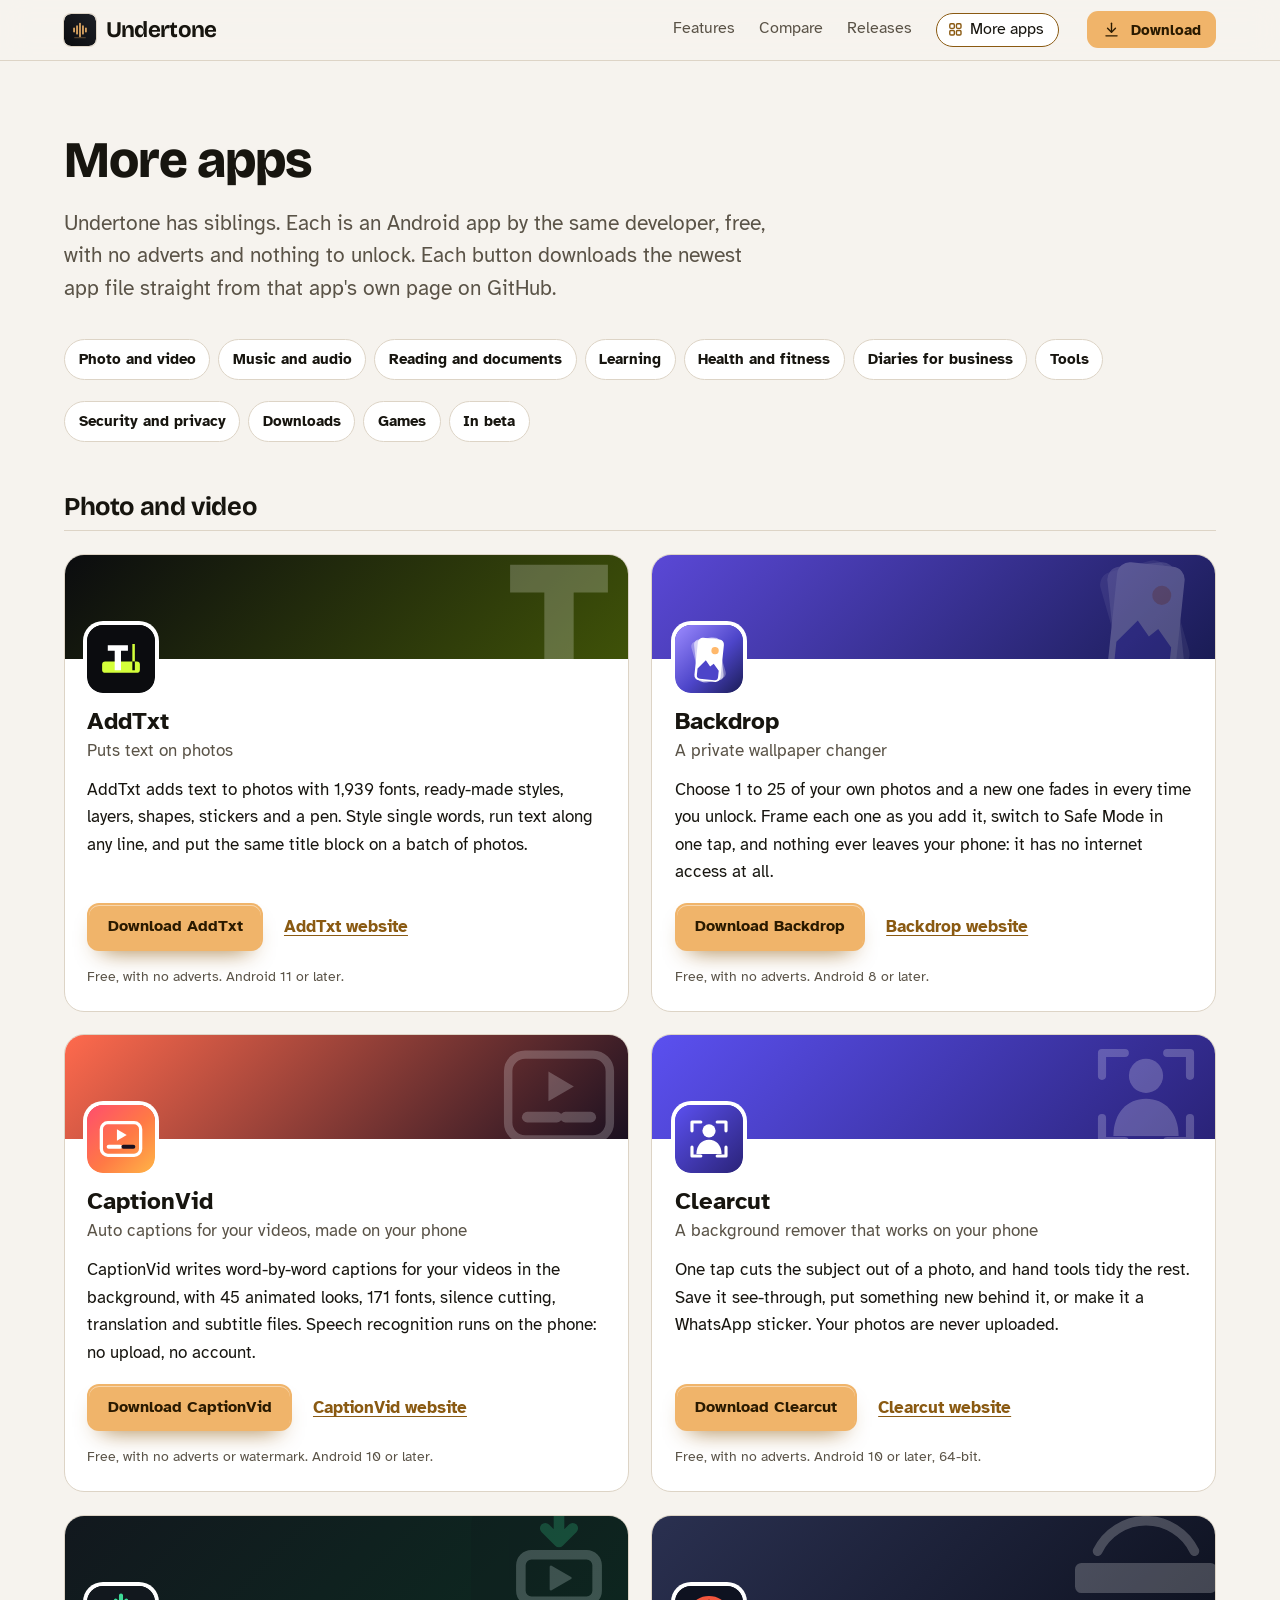
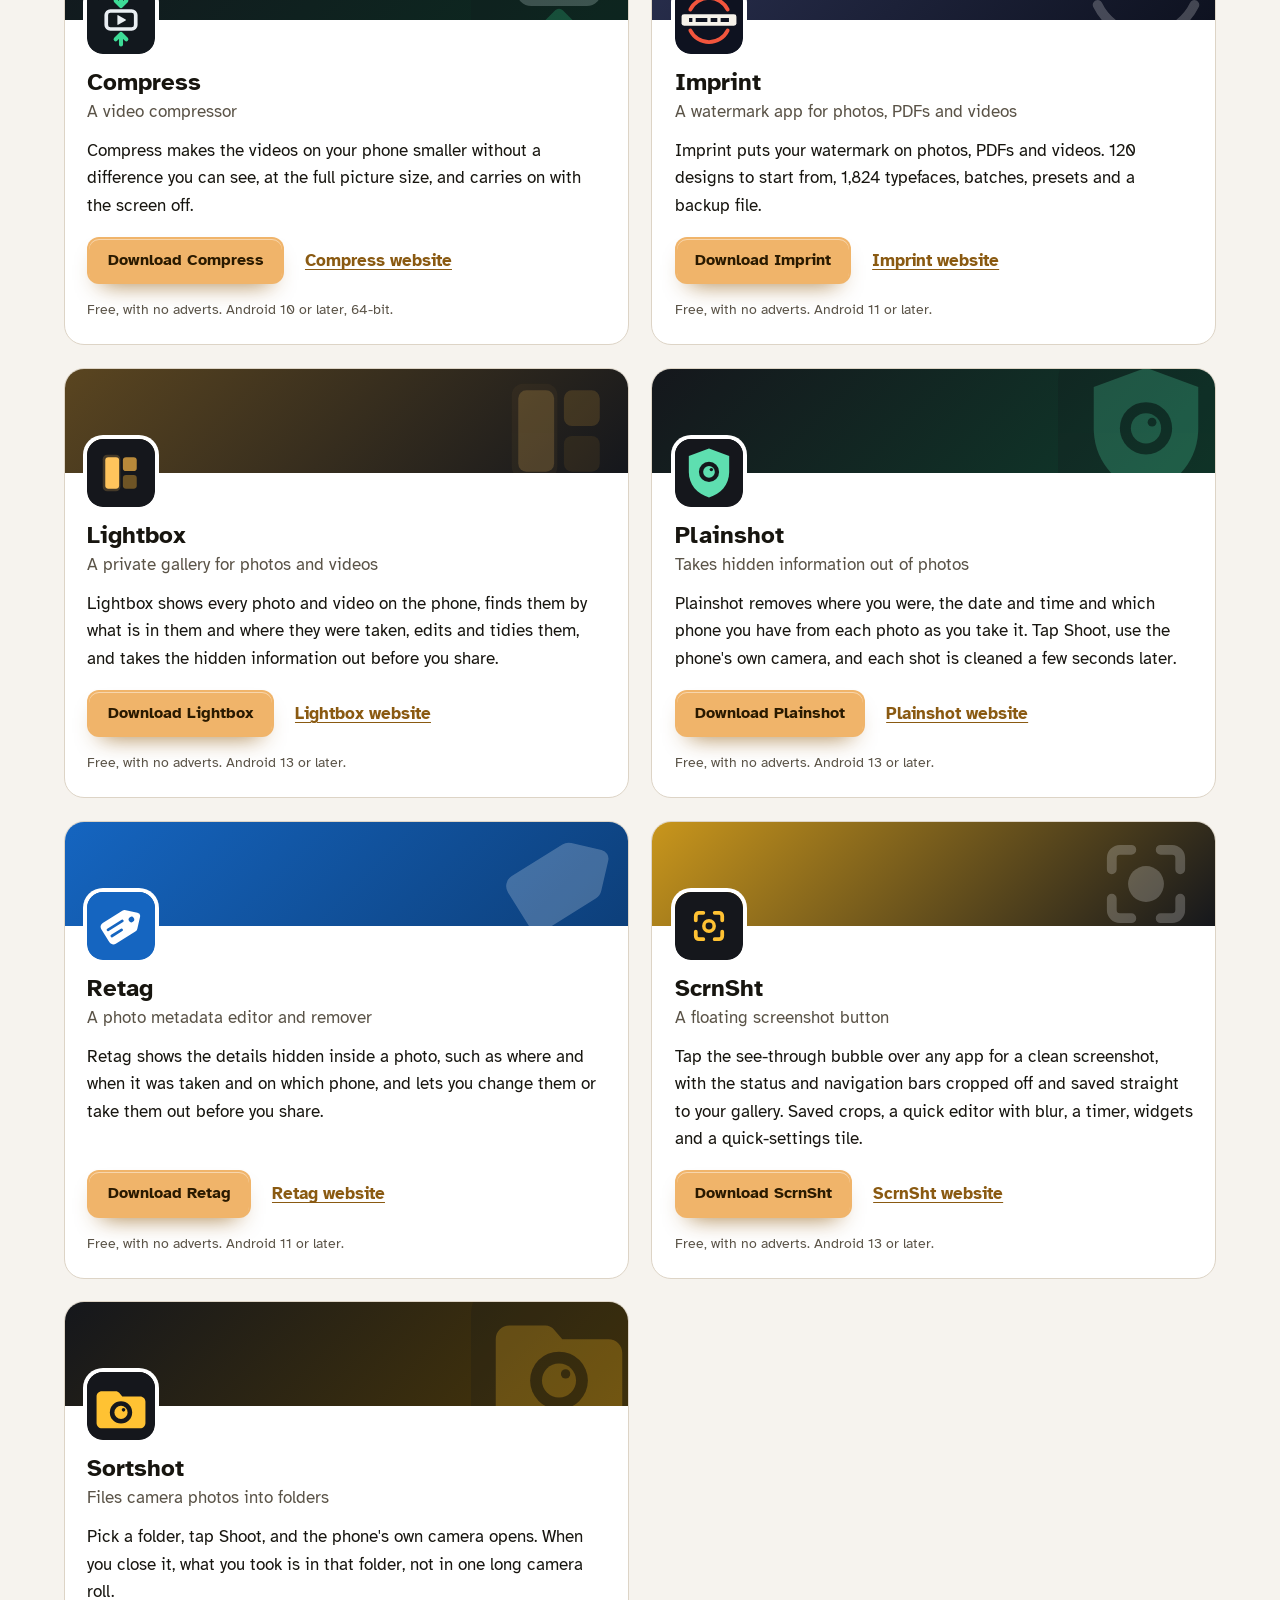
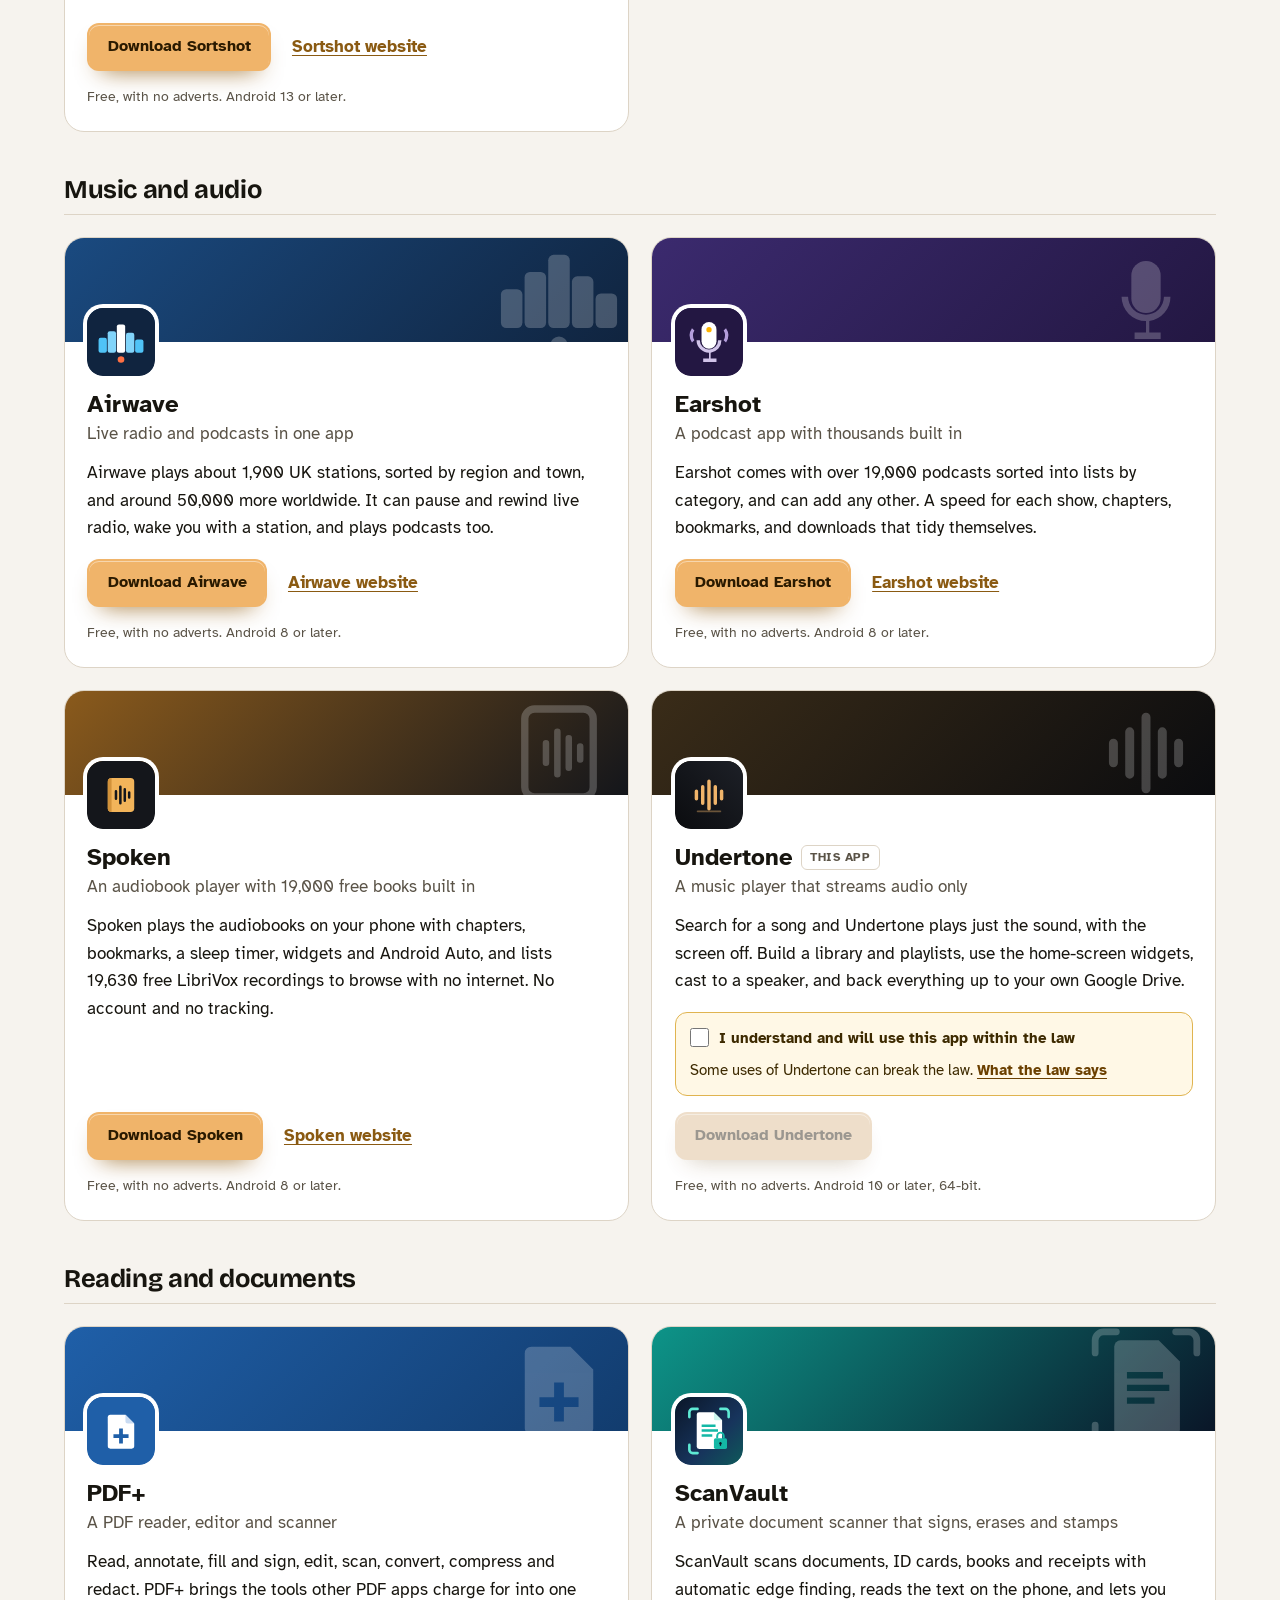
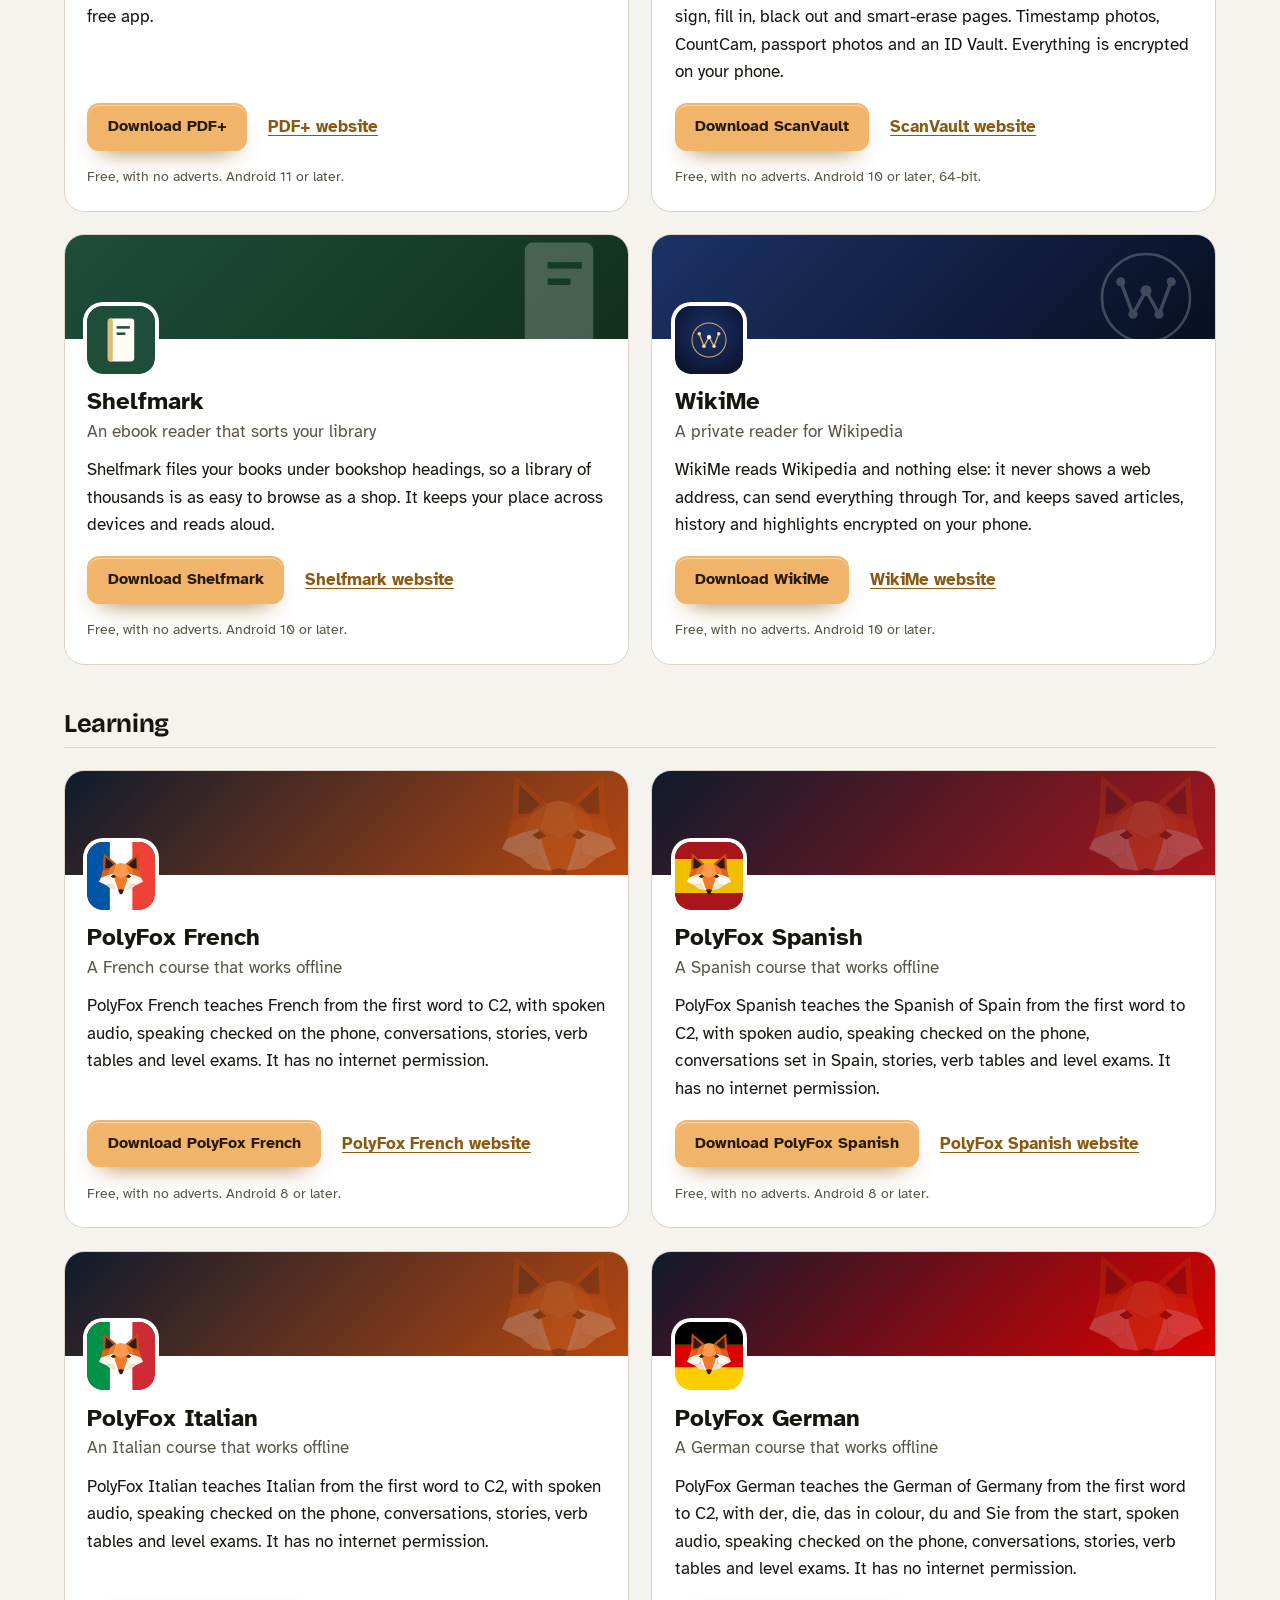
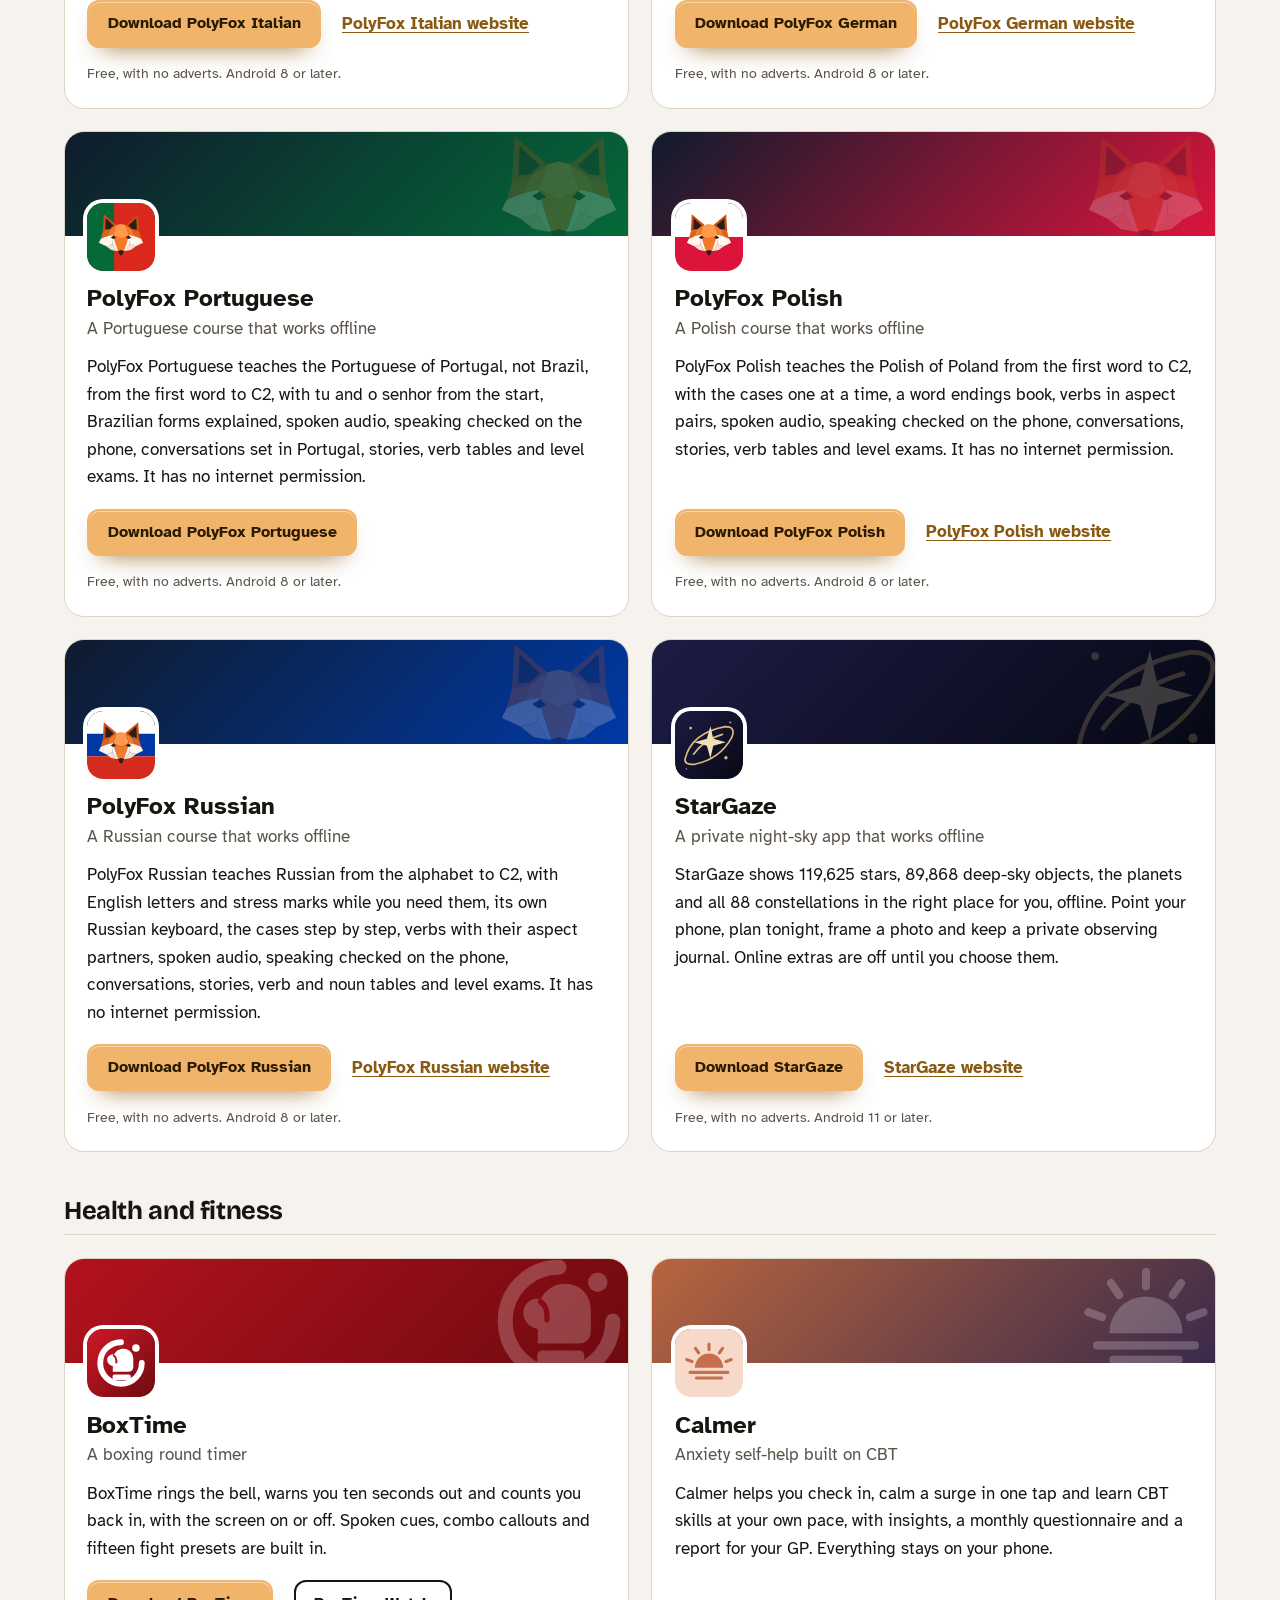
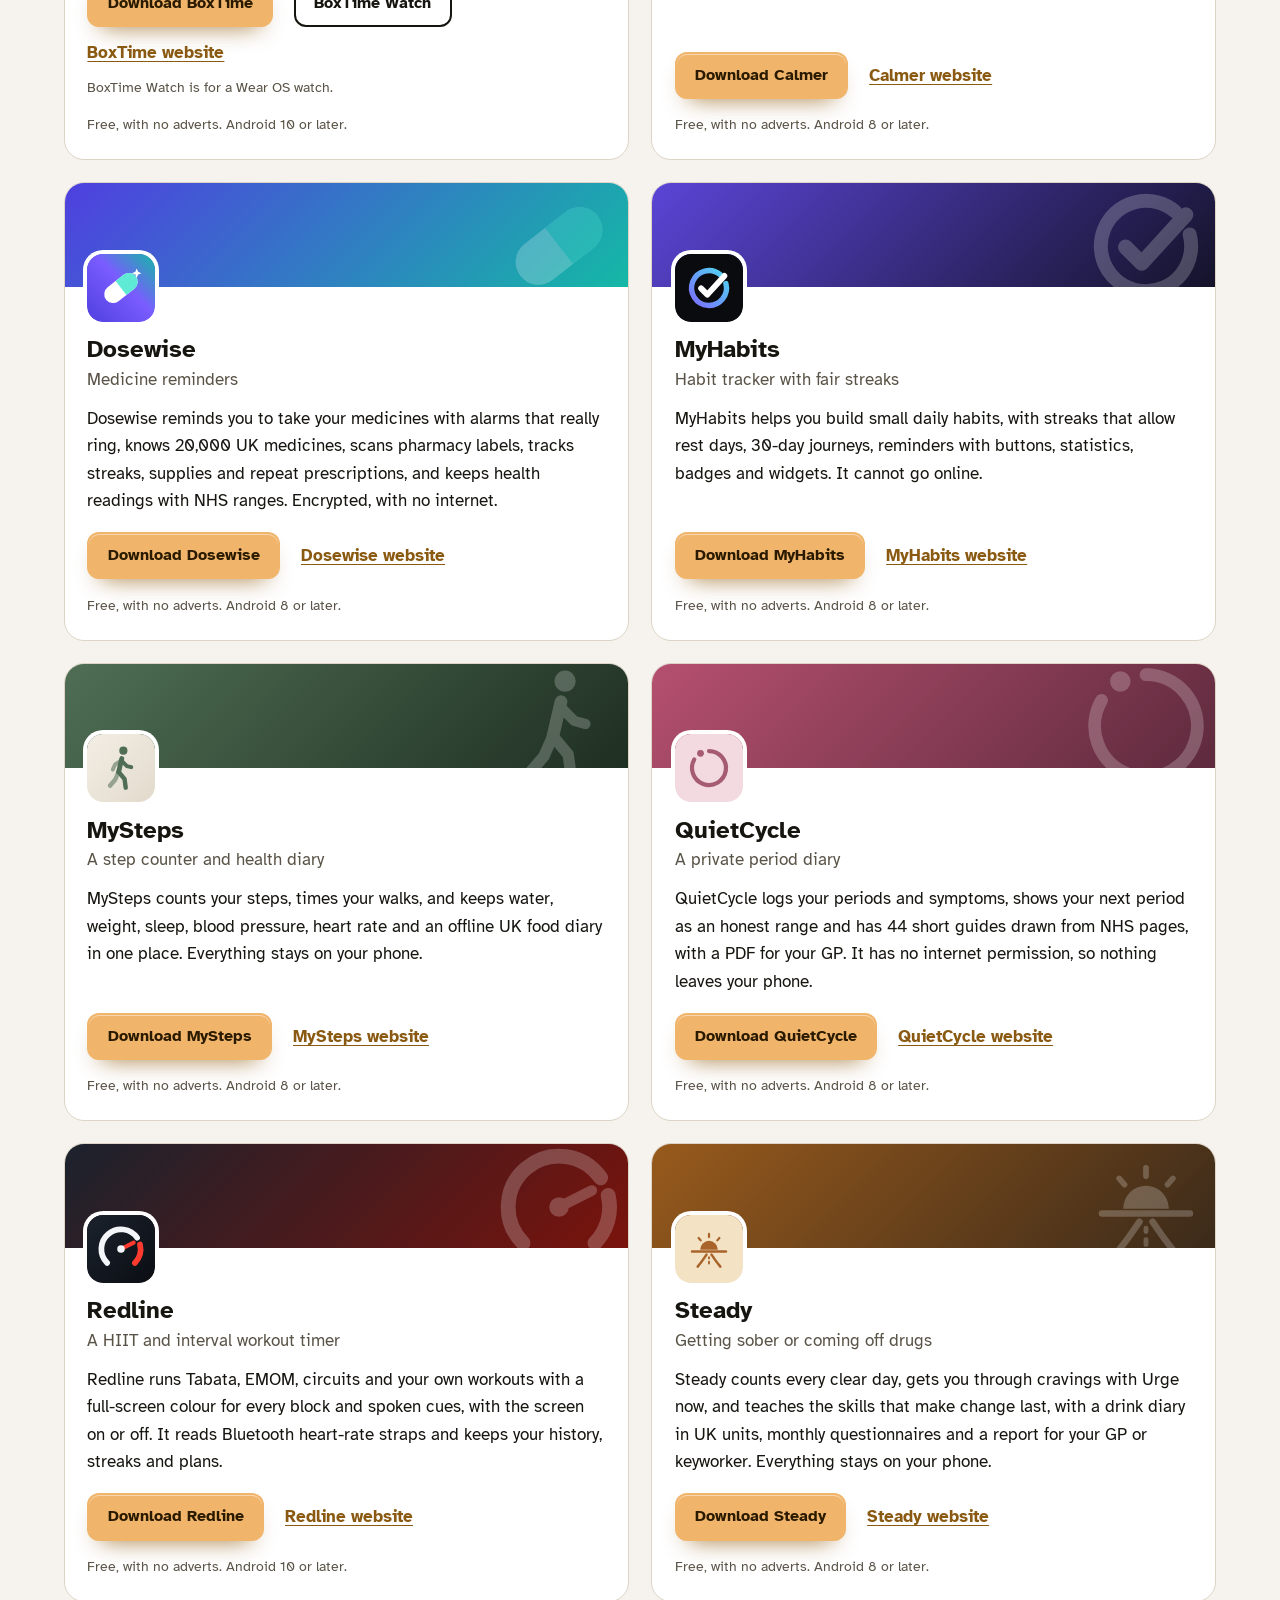
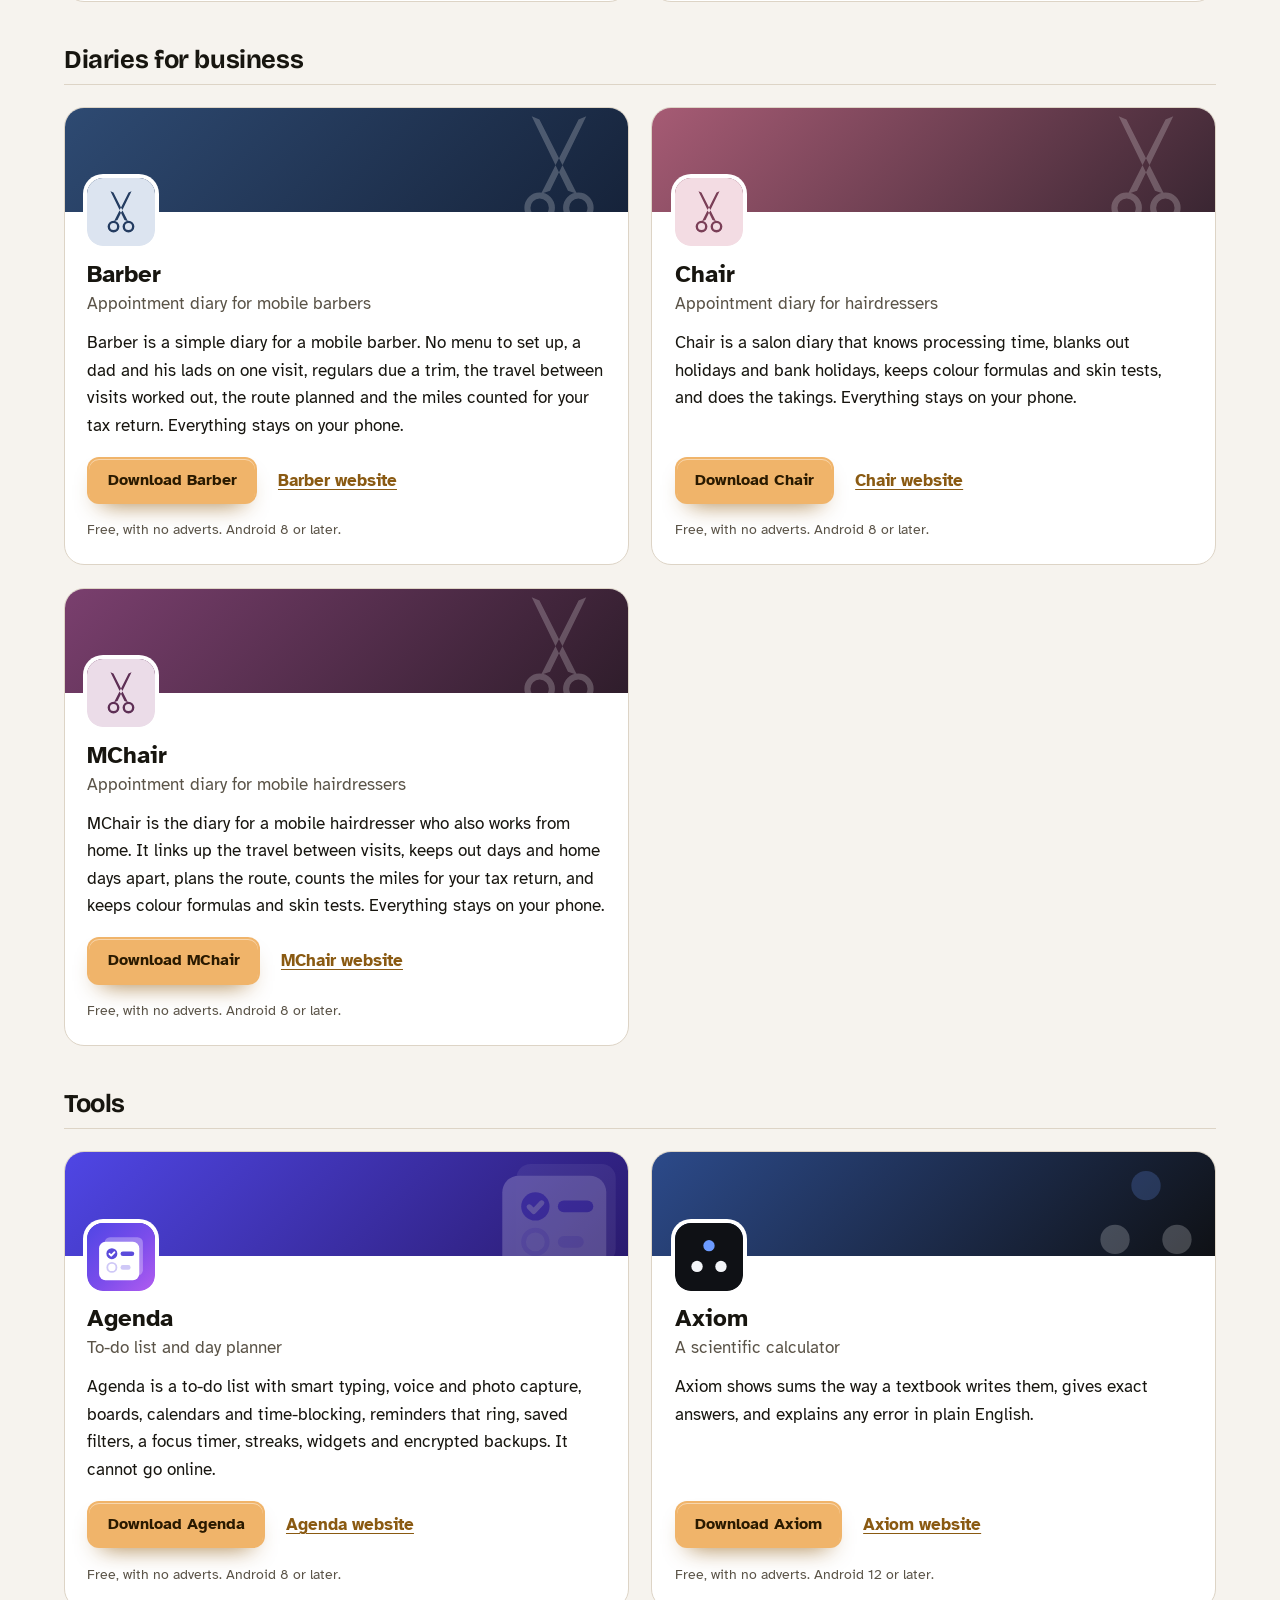
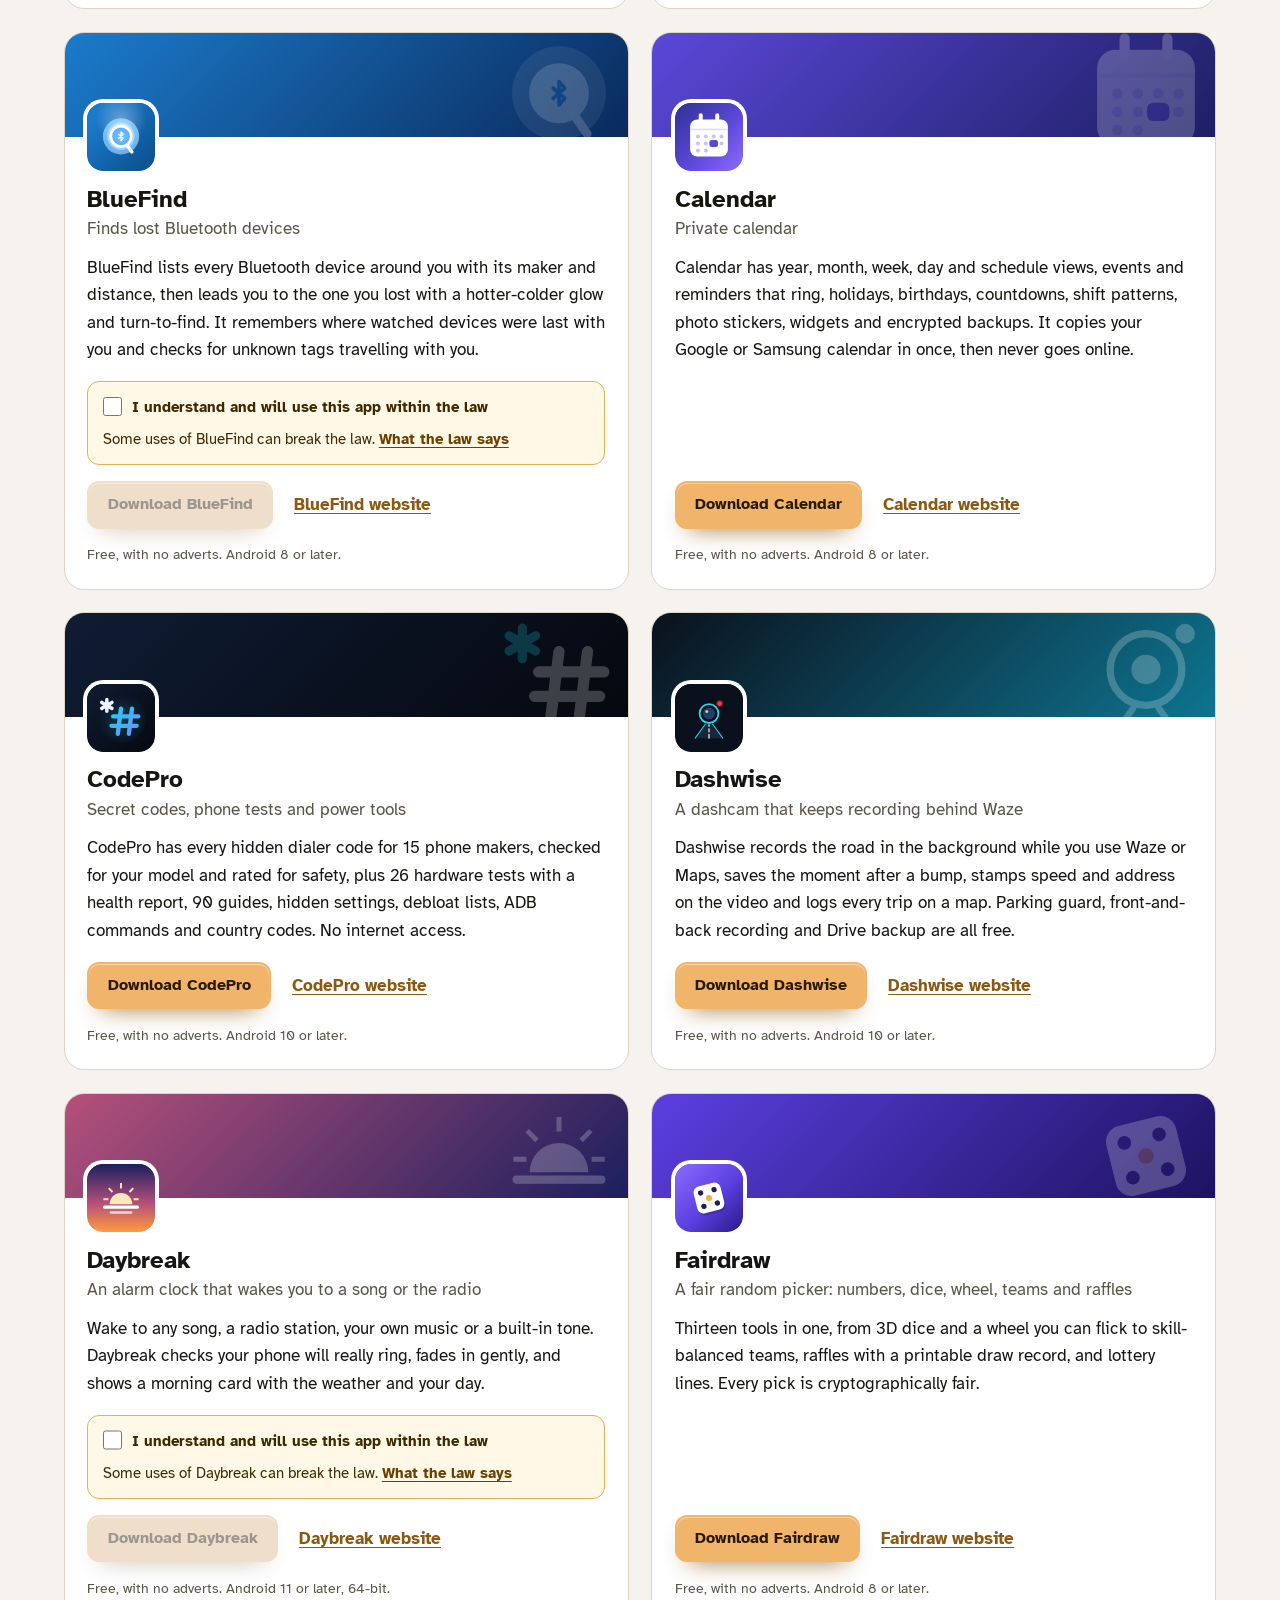
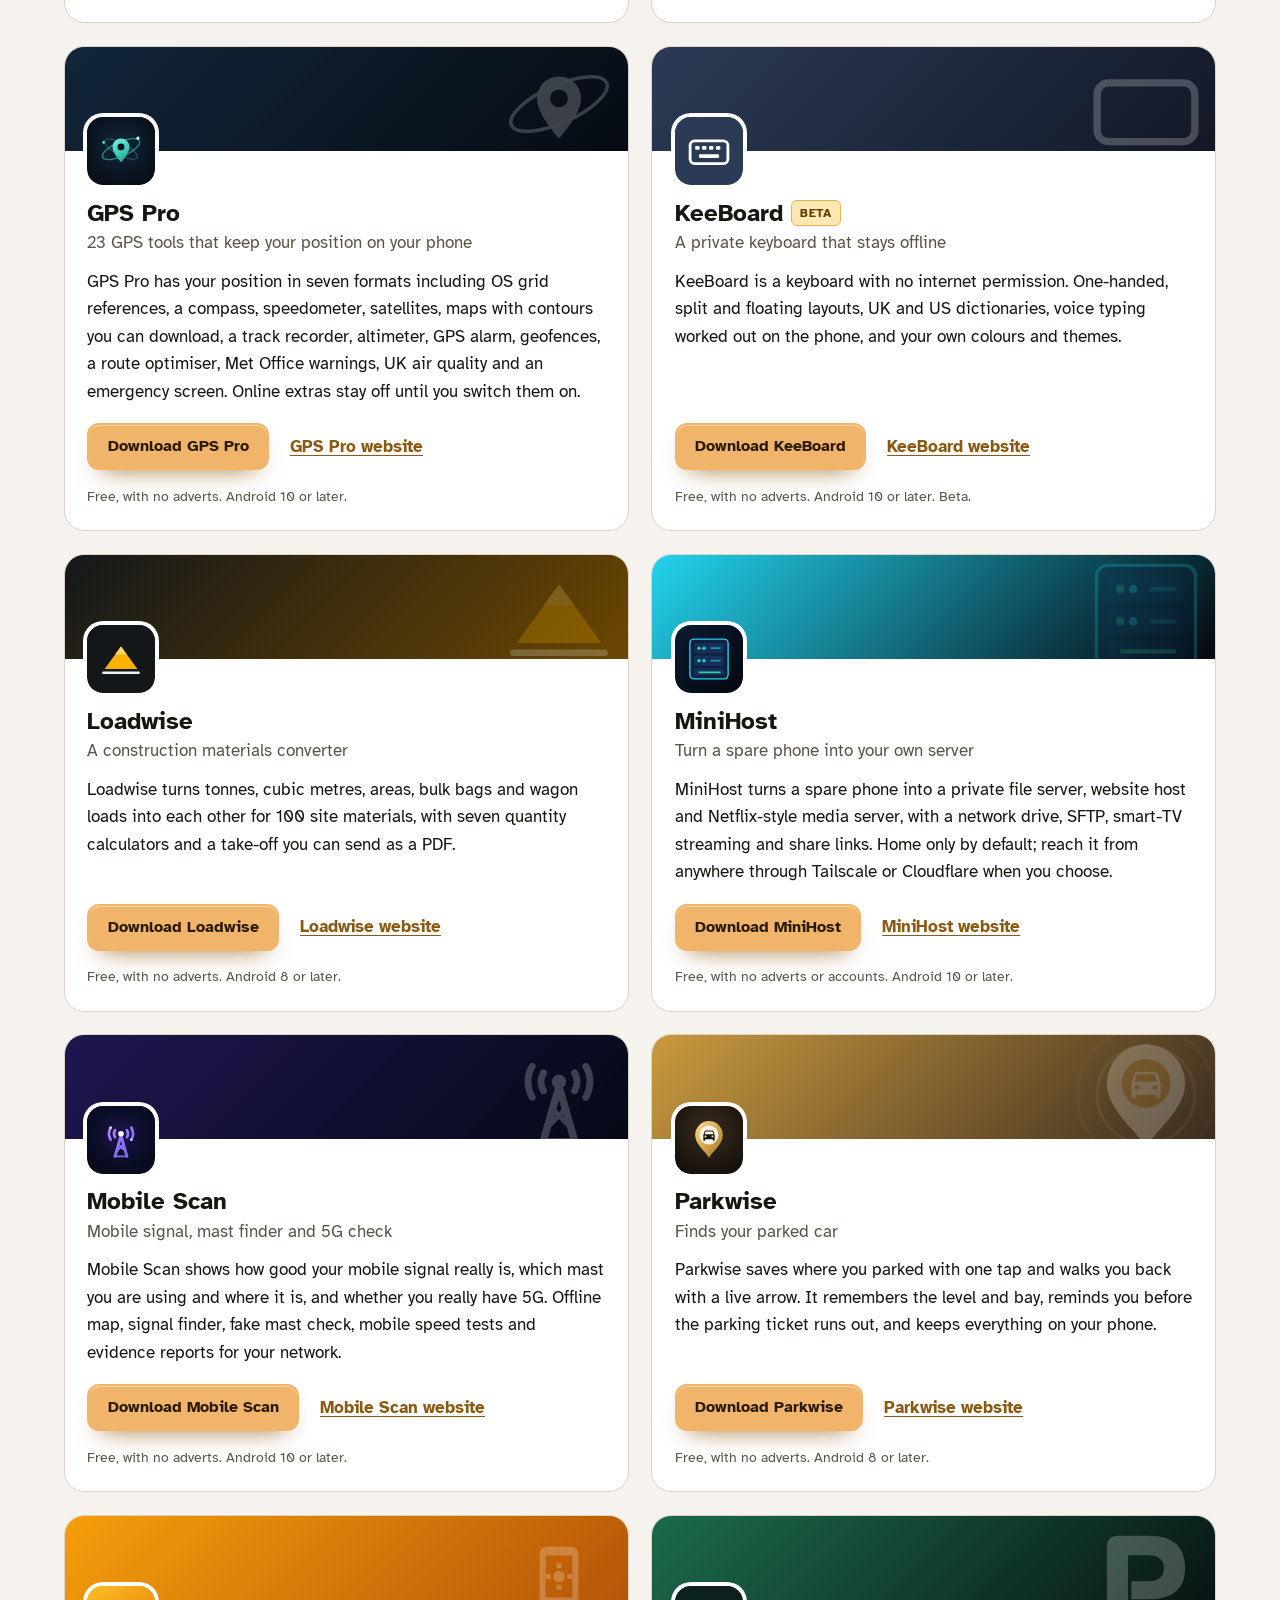
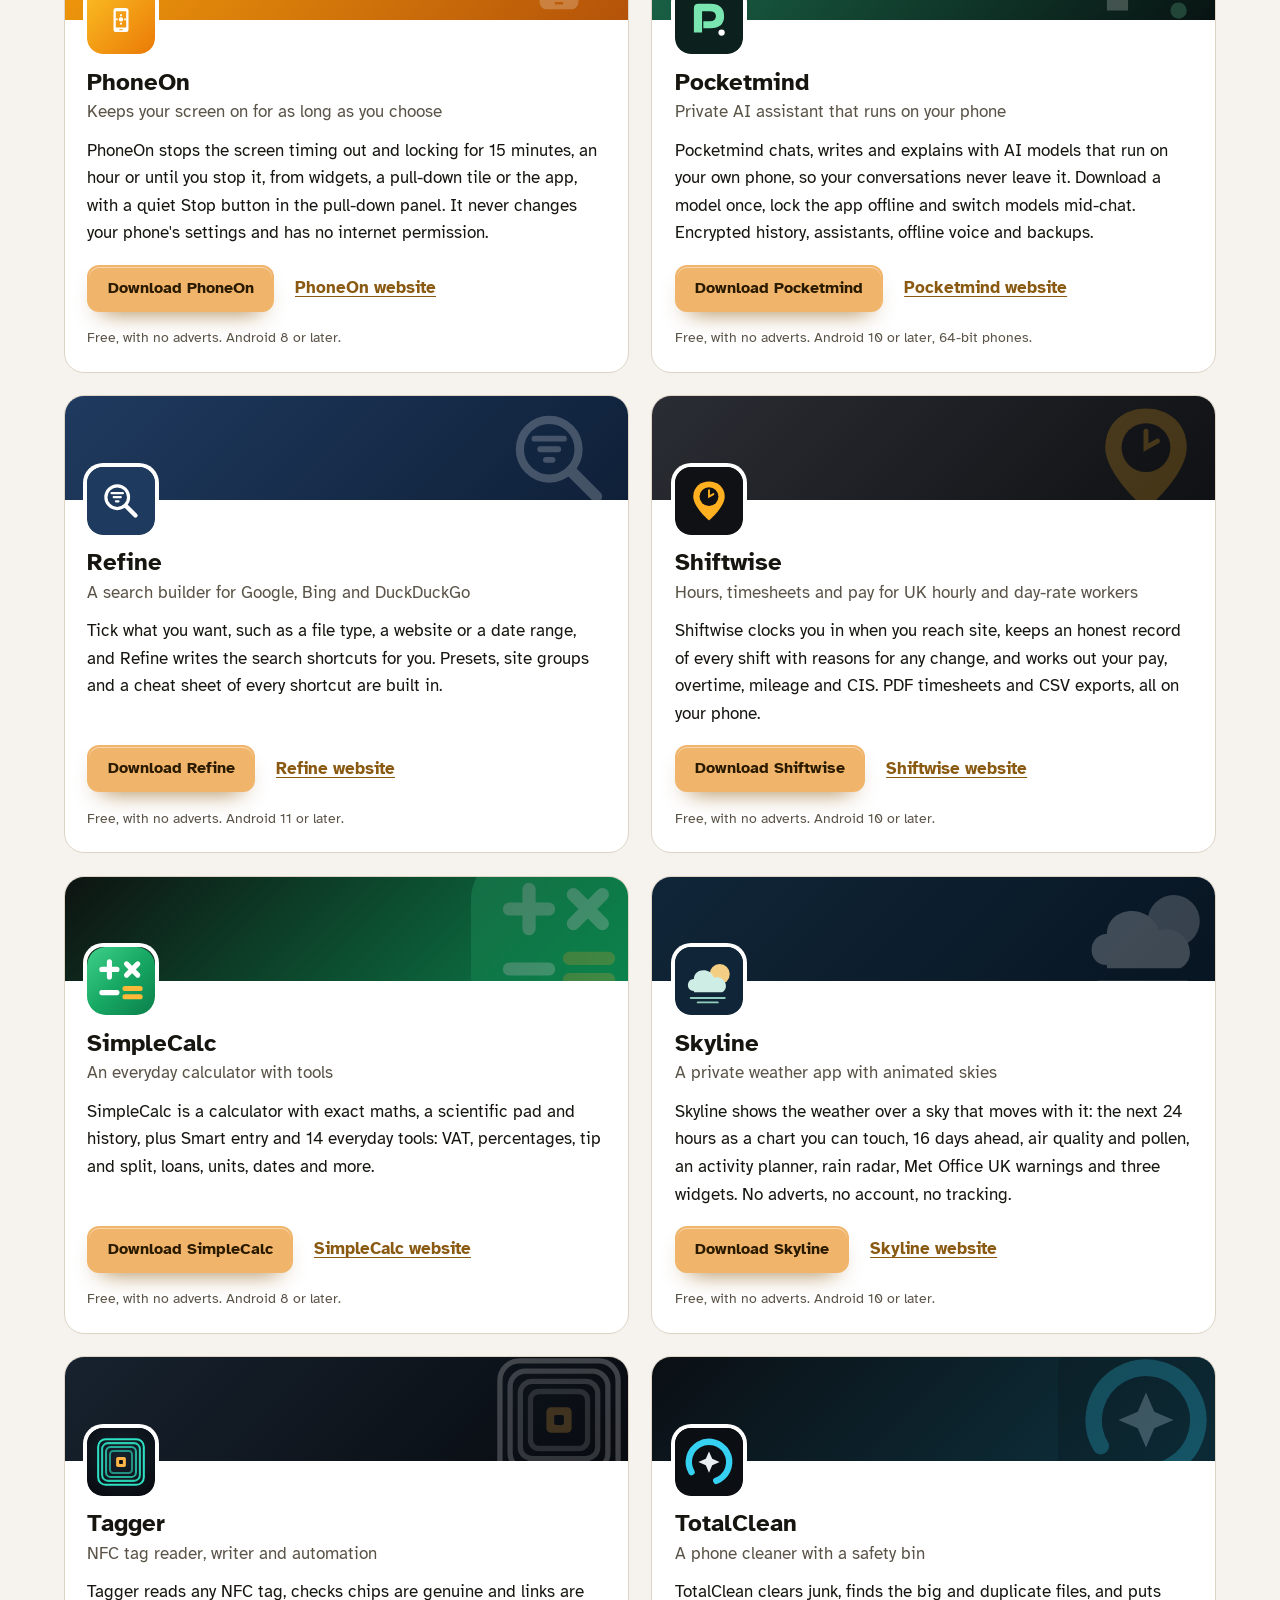
==== more-apps.html @ cc86e489 "More apps: add MegaGen" ====
<!DOCTYPE html>
<html lang="en-GB">
<head>
<meta charset="utf-8">
<meta name="viewport" content="width=device-width, initial-scale=1">
<title>More free Android apps from the maker of Undertone</title>
<meta name="description" content="All 92 free Android apps from the maker of Undertone, in one list by category, each with its download and a link to its website.">
<meta name="author" content="Jonathan Jackson">
<link rel="canonical" href="https://customgpter.github.io/undertone/more-apps.html">
<meta name="theme-color" content="#f6f3ee" media="(prefers-color-scheme: light)">
<meta name="theme-color" content="#0e0f12" media="(prefers-color-scheme: dark)">
<meta property="og:type" content="website">
<meta property="og:site_name" content="Undertone">
<meta property="og:title" content="More free Android apps from the maker of Undertone">
<meta property="og:description" content="All 92 free Android apps from the maker of Undertone, in one list by category, each with its download and a link to its website.">
<meta property="og:url" content="https://customgpter.github.io/undertone/more-apps.html">
<meta property="og:image" content="https://customgpter.github.io/undertone/assets/og.png">
<meta property="og:image:width" content="1200">
<meta property="og:image:height" content="630">
<meta property="og:image:alt" content="Undertone&#x27;s playlist screen showing a playlist called Evening drive">
<meta property="og:locale" content="en_GB">
<meta name="twitter:card" content="summary_large_image">
<link rel="icon" href="./assets/favicon.svg" type="image/svg+xml">
<link rel="apple-touch-icon" href="./assets/apple-touch-icon.png">
<link rel="preload" href="./assets/fonts/bricolage-grotesque-latin.woff2" as="font" type="font/woff2" crossorigin>
<link rel="preload" href="./assets/fonts/atkinson-hyperlegible-latin-400-normal.woff2" as="font" type="font/woff2" crossorigin>
<link rel="stylesheet" href="./assets/site.css?v=1">
<link rel="stylesheet" href="./assets/house.css?v=1">
<script type="application/ld+json">{"@context":"https://schema.org","@type":"ItemList","name":"Apps from the maker of Undertone","url":"https://customgpter.github.io/undertone/more-apps.html","itemListElement":[{"@type":"ListItem","position":1,"name":"AddTxt","url":"https://customgpter.github.io/addtxt/"},{"@type":"ListItem","position":2,"name":"Backdrop","url":"https://customgpter.github.io/backdrop/"},{"@type":"ListItem","position":3,"name":"CaptionVid","url":"https://customgpter.github.io/captionvid/"},{"@type":"ListItem","position":4,"name":"Clearcut","url":"https://customgpter.github.io/clearcut/"},{"@type":"ListItem","position":5,"name":"Compress","url":"https://customgpter.github.io/compress/"},{"@type":"ListItem","position":6,"name":"Imprint","url":"https://customgpter.github.io/imprint/"},{"@type":"ListItem","position":7,"name":"Lightbox","url":"https://customgpter.github.io/lightbox/"},{"@type":"ListItem","position":8,"name":"Plainshot","url":"https://customgpter.github.io/plainshot/"},{"@type":"ListItem","position":9,"name":"Retag","url":"https://customgpter.github.io/retag/"},{"@type":"ListItem","position":10,"name":"ScrnSht","url":"https://customgpter.github.io/scrnsht/"},{"@type":"ListItem","position":11,"name":"Sortshot","url":"https://customgpter.github.io/sortshot/"},{"@type":"ListItem","position":12,"name":"Airwave","url":"https://customgpter.github.io/airwave/"},{"@type":"ListItem","position":13,"name":"Earshot","url":"https://customgpter.github.io/earshot/"},{"@type":"ListItem","position":14,"name":"Spoken","url":"https://customgpter.github.io/spoken/"},{"@type":"ListItem","position":15,"name":"Undertone","url":"https://customgpter.github.io/undertone/"},{"@type":"ListItem","position":16,"name":"PDF+","url":"https://customgpter.github.io/pdfplus/"},{"@type":"ListItem","position":17,"name":"ScanVault","url":"https://customgpter.github.io/scanvault/"},{"@type":"ListItem","position":18,"name":"Shelfmark","url":"https://customgpter.github.io/shelfmark/"},{"@type":"ListItem","position":19,"name":"WikiMe","url":"https://customgpter.github.io/wikime/"},{"@type":"ListItem","position":20,"name":"PolyFox French","url":"https://customgpter.github.io/polyfox/"},{"@type":"ListItem","position":21,"name":"PolyFox German","url":"https://customgpter.github.io/polyfox-german/"},{"@type":"ListItem","position":22,"name":"PolyFox Polish","url":"https://customgpter.github.io/polyfox-polish/"},{"@type":"ListItem","position":23,"name":"PolyFox Russian","url":"https://customgpter.github.io/polyfox-russian/"},{"@type":"ListItem","position":24,"name":"StarGaze","url":"https://customgpter.github.io/stargaze/"},{"@type":"ListItem","position":25,"name":"BoxTime","url":"https://customgpter.github.io/boxtime/"},{"@type":"ListItem","position":26,"name":"Calmer","url":"https://customgpter.github.io/calmer/"},{"@type":"ListItem","position":27,"name":"Dosewise","url":"https://customgpter.github.io/dosewise/"},{"@type":"ListItem","position":28,"name":"MyHabits","url":"https://customgpter.github.io/myhabits/"},{"@type":"ListItem","position":29,"name":"MySteps","url":"https://customgpter.github.io/mysteps/"},{"@type":"ListItem","position":30,"name":"QuietCycle","url":"https://customgpter.github.io/quietcycle/"},{"@type":"ListItem","position":31,"name":"Redline","url":"https://customgpter.github.io/redline/"},{"@type":"ListItem","position":32,"name":"Steady","url":"https://customgpter.github.io/steady/"},{"@type":"ListItem","position":33,"name":"Barber","url":"https://customgpter.github.io/barber/"},{"@type":"ListItem","position":34,"name":"Chair","url":"https://customgpter.github.io/chair/"},{"@type":"ListItem","position":35,"name":"MChair","url":"https://customgpter.github.io/mchair/"},{"@type":"ListItem","position":36,"name":"Agenda","url":"https://customgpter.github.io/agenda/"},{"@type":"ListItem","position":37,"name":"Axiom","url":"https://customgpter.github.io/axiom/"},{"@type":"ListItem","position":38,"name":"BlueFind","url":"https://customgpter.github.io/bluefind/"},{"@type":"ListItem","position":39,"name":"Calendar","url":"https://customgpter.github.io/calendar/"},{"@type":"ListItem","position":40,"name":"CodePro","url":"https://customgpter.github.io/codepro/"},{"@type":"ListItem","position":41,"name":"Dashwise","url":"https://customgpter.github.io/dashwise/"},{"@type":"ListItem","position":42,"name":"Daybreak","url":"https://customgpter.github.io/daybreak/"},{"@type":"ListItem","position":43,"name":"Fairdraw","url":"https://customgpter.github.io/fairdraw/"},{"@type":"ListItem","position":44,"name":"GPS Pro","url":"https://customgpter.github.io/gpspro/"},{"@type":"ListItem","position":45,"name":"KeeBoard","url":"https://customgpter.github.io/keeboard/"},{"@type":"ListItem","position":46,"name":"Loadwise","url":"https://customgpter.github.io/loadwise/"},{"@type":"ListItem","position":47,"name":"MiniHost","url":"https://customgpter.github.io/minihost/"},{"@type":"ListItem","position":48,"name":"Mobile Scan","url":"https://customgpter.github.io/mobilescan/"},{"@type":"ListItem","position":49,"name":"Parkwise","url":"https://customgpter.github.io/parkwise/"},{"@type":"ListItem","position":50,"name":"Pocketmind","url":"https://customgpter.github.io/pocketmind/"},{"@type":"ListItem","position":51,"name":"Refine","url":"https://customgpter.github.io/refine/"},{"@type":"ListItem","position":52,"name":"Shiftwise","url":"https://customgpter.github.io/shiftwise/"},{"@type":"ListItem","position":53,"name":"SimpleCalc","url":"https://customgpter.github.io/simplecalc/"},{"@type":"ListItem","position":54,"name":"Skyline","url":"https://customgpter.github.io/skyline/"},{"@type":"ListItem","position":55,"name":"Tagger","url":"https://customgpter.github.io/tagger/"},{"@type":"ListItem","position":56,"name":"TotalClean","url":"https://customgpter.github.io/totalclean/"},{"@type":"ListItem","position":57,"name":"TVLink","url":"https://customgpter.github.io/tvlink/"},{"@type":"ListItem","position":58,"name":"Unbox","url":"https://customgpter.github.io/unbox/"},{"@type":"ListItem","position":59,"name":"WhatsKeep","url":"https://customgpter.github.io/whatskeep/"},{"@type":"ListItem","position":60,"name":"WiFi Scan","url":"https://customgpter.github.io/wifiscan/"},{"@type":"ListItem","position":61,"name":"Auditly","url":"https://customgpter.github.io/auditly/"},{"@type":"ListItem","position":62,"name":"Backchannel","url":"https://customgpter.github.io/backchannel/"},{"@type":"ListItem","position":63,"name":"ENotes","url":"https://customgpter.github.io/enotes/"},{"@type":"ListItem","position":64,"name":"FindMe","url":"https://customgpter.github.io/findme/"},{"@type":"ListItem","position":65,"name":"iLock","url":"https://customgpter.github.io/ilock/"},{"@type":"ListItem","position":66,"name":"ImSafe","url":"https://customgpter.github.io/imsafe/"},{"@type":"ListItem","position":67,"name":"IShred","url":"https://customgpter.github.io/ishred/"},{"@type":"ListItem","position":68,"name":"LockBox","url":"https://customgpter.github.io/lockbox/"},{"@type":"ListItem","position":69,"name":"PassVault","url":"https://customgpter.github.io/passvault/"},{"@type":"ListItem","position":70,"name":"SpyFind","url":"https://customgpter.github.io/spyfind/"},{"@type":"ListItem","position":71,"name":"TextWipe","url":"https://customgpter.github.io/textwipe/"},{"@type":"ListItem","position":72,"name":"Tracewire","url":"https://customgpter.github.io/tracewire/"},{"@type":"ListItem","position":73,"name":"Vigil","url":"https://customgpter.github.io/vigil/"},{"@type":"ListItem","position":74,"name":"Grab","url":"https://customgpter.github.io/grab/"},{"@type":"ListItem","position":75,"name":"Swarm","url":"https://customgpter.github.io/swarm/"},{"@type":"ListItem","position":76,"name":"Plane Games","url":"https://customgpter.github.io/plane-games/"},{"@type":"ListItem","position":77,"name":"Ninefold","url":"https://customgpter.github.io/ninefold/"},{"@type":"ListItem","position":78,"name":"Cubewise","url":"https://customgpter.github.io/cubewise/"},{"@type":"ListItem","position":79,"name":"Tilewise","url":"https://customgpter.github.io/tilewise/"},{"@type":"ListItem","position":80,"name":"Letterwise","url":"https://customgpter.github.io/letterwise/"},{"@type":"ListItem","position":81,"name":"Kingside","url":"https://customgpter.github.io/kingside/"},{"@type":"ListItem","position":82,"name":"Deckhand","url":"https://customgpter.github.io/deckhand/"},{"@type":"ListItem","position":83,"name":"SNESForge","url":"https://customgpter.github.io/snesforge/"},{"@type":"ListItem","position":84,"name":"Fame Boy","url":"https://customgpter.github.io/fameboy/"},{"@type":"ListItem","position":85,"name":"PSPPro","url":"https://customgpter.github.io/psppro/"},{"@type":"ListItem","position":86,"name":"MegaGen","url":"https://customgpter.github.io/megagen/"},{"@type":"ListItem","position":87,"name":"QVR","url":"https://customgpter.github.io/qvr/"},{"@type":"ListItem","position":88,"name":"QVR Watch","url":"https://customgpter.github.io/qvr-watch/"},{"@type":"ListItem","position":89,"name":"QVRLite","url":"https://customgpter.github.io/qvrlite/"},{"@type":"ListItem","position":90,"name":"Onionz","url":"https://customgpter.github.io/onionz/"},{"@type":"ListItem","position":91,"name":"OnionzWeb","url":"https://customgpter.github.io/onionzweb/"}]}</script>
<link rel="stylesheet" href="./assets/apps-list.css?v=1">
<script src="./assets/apps-list.js?v=1" defer></script>
</head>
<body>
<a class="skip" href="#main">Skip to content</a>
<header class="masthead">
<div class="wrap">
<a class="brand" href="./" aria-label="Undertone home"><svg viewBox="0 0 108 108" aria-hidden="true"><defs><linearGradient id="G" x1="1" y1="0" x2="0" y2="1"><stop offset="0" stop-color="#1D2027"/><stop offset="1" stop-color="#0B0C0F"/></linearGradient></defs><rect width="108" height="108" rx="24" fill="url(#G)"/><path d="M34 48v12M44 41v26M54 32v44M64 41v26M74 48v12" fill="none" stroke="#F0B46A" stroke-width="5.5" stroke-linecap="round"/><path d="M36 80h36" fill="none" stroke="#F0B46A" stroke-opacity=".4" stroke-width="3" stroke-linecap="round"/></svg><span>Undertone</span></a>
<nav aria-label="Main"><ul><li><a href="./#features">Features</a></li><li><a href="./compare.html">Compare</a></li><li><a href="./releases.html">Releases</a></li><li><a class="more-apps" href="./more-apps.html" aria-current="page"><svg class="ico" viewBox="0 0 24 24" aria-hidden="true"><rect x="4" y="4" width="6.5" height="6.5" rx="1.6"/><rect x="13.5" y="4" width="6.5" height="6.5" rx="1.6"/><rect x="4" y="13.5" width="6.5" height="6.5" rx="1.6"/><rect x="13.5" y="13.5" width="6.5" height="6.5" rx="1.6"/></svg>More apps</a></li></ul></nav>
<a class="button small" href="./#download"><svg class="ico" viewBox="0 0 24 24" aria-hidden="true"><path d="M12 4v11"/><path d="M7 10.5l5 5 5-5"/><path d="M5 20h14"/></svg>Download</a>
</div>
</header>
<main id="main" class="doc">
<div class="wrap">
<div class="measure">
<h1>More apps</h1>
<p class="lede">Undertone has siblings. Each is an Android app by the same developer, free, with no adverts and nothing to unlock. Each button downloads the newest app file straight from that app's own page on GitHub.</p>
</div>
<!-- apps:start -->
<nav class="mapps-jump" aria-label="App groups"><ul><li><a href="#apps-photo">Photo and video</a></li><li><a href="#apps-audio">Music and audio</a></li><li><a href="#apps-reading">Reading and documents</a></li><li><a href="#apps-learning">Learning</a></li><li><a href="#apps-health">Health and fitness</a></li><li><a href="#apps-diaries">Diaries for business</a></li><li><a href="#apps-tools">Tools</a></li><li><a href="#apps-security">Security and privacy</a></li><li><a href="#apps-downloads">Downloads</a></li><li><a href="#apps-games">Games</a></li><li><a href="#apps-testing">In beta</a></li></ul></nav>
<div class="mapps-group" role="group" aria-labelledby="apps-photo"><h2 class="mapps-cat" id="apps-photo">Photo and video</h2>
<ul class="mapps"><li class="mapp" style="--b:#0b0c0f;--b2:#3f5208"><div class="mapp-cover" aria-hidden="true"><svg viewBox="0 0 108 108"><path fill="#fff" d="M24 22h60v17H63v49H45V39H24z"/></svg></div><div class="mapp-body"><svg class="mapp-icon" viewBox="0 0 108 108" aria-hidden="true"><rect width="108" height="108" rx="24" fill="#0b0c0f"/><path fill="#d4ff3a" d="M29 58h50a5 5 0 0 1 5 5v8a5 5 0 0 1-5 5H29a5 5 0 0 1-5-5v-8a5 5 0 0 1 5-5z"/><path fill="#fff" d="M33 32h32v9H54v31H44V41H33z"/><path fill="#d4ff3a" d="M72 30h4v28h-4z"/><path fill="#0b0c0f" d="M72 58h4v14h-4z"/></svg><h3>AddTxt</h3><p class="mapp-kind">Puts text on photos</p><p class="mapp-say">AddTxt adds text to photos with 1,939 fonts, ready-made styles, layers, shapes, stickers and a pen. Style single words, run text along any line, and put the same title block on a batch of photos.</p><p class="mapp-go"><a class="button" href="https://github.com/CustomGPTer/addtxt/releases/latest/download/AddTxt.apk">Download AddTxt</a><a class="mapp-site" href="https://customgpter.github.io/addtxt/">AddTxt website</a></p><p class="mapp-needs">Free, with no adverts. Android 11 or later.</p></div></li>
<li class="mapp" style="--b:#5a48d6;--b2:#1a1c55"><div class="mapp-cover" aria-hidden="true"><svg viewBox="0 0 108 108"><g transform="translate(54 58) scale(1.3) translate(-54 -58)"><rect x="38" y="30" width="32" height="52" rx="6" fill="#fff" fill-opacity=".3" transform="rotate(-16 54 58)"/><rect x="38" y="30" width="32" height="52" rx="6" fill="#fff" fill-opacity=".6" transform="rotate(-6 54 58)"/><g transform="rotate(6 54 58)"><rect x="38" y="30" width="32" height="52" rx="6" fill="#fff"/><path d="M41 68l9-11 6 7 4-4 7 8v8a4 4 0 0 1-4 4H45a4 4 0 0 1-4-4z" fill="#4d45c9"/><circle cx="60" cy="44" r="4.5" fill="#FFB86B"/></g></g></svg></div><div class="mapp-body"><svg class="mapp-icon" viewBox="0 0 108 108" aria-hidden="true"><defs><linearGradient id="i-backdrop-mapp-cc" x1="0" y1="0" x2="1" y2="1"><stop offset="0" stop-color="#9c8bff"/><stop offset=".55" stop-color="#4d45c9"/><stop offset="1" stop-color="#1a1c55"/></linearGradient></defs><rect width="108" height="108" rx="24" fill="url(#i-backdrop-mapp-cc)"/><g transform="translate(54 58) scale(1.3) translate(-54 -58)"><rect x="38" y="30" width="32" height="52" rx="6" fill="#fff" fill-opacity=".3" transform="rotate(-16 54 58)"/><rect x="38" y="30" width="32" height="52" rx="6" fill="#fff" fill-opacity=".6" transform="rotate(-6 54 58)"/><g transform="rotate(6 54 58)"><rect x="38" y="30" width="32" height="52" rx="6" fill="#fff"/><path d="M41 68l9-11 6 7 4-4 7 8v8a4 4 0 0 1-4 4H45a4 4 0 0 1-4-4z" fill="#4d45c9"/><circle cx="60" cy="44" r="4.5" fill="#FFB86B"/></g></g></svg><h3>Backdrop</h3><p class="mapp-kind">A private wallpaper changer</p><p class="mapp-say">Choose 1 to 25 of your own photos and a new one fades in every time you unlock. Frame each one as you add it, switch to Safe Mode in one tap, and nothing ever leaves your phone: it has no internet access at all.</p><p class="mapp-go"><a class="button" href="https://github.com/CustomGPTer/backdrop/releases/latest/download/Backdrop.apk">Download Backdrop</a><a class="mapp-site" href="https://customgpter.github.io/backdrop/">Backdrop website</a></p><p class="mapp-needs">Free, with no adverts. Android 8 or later.</p></div></li>
<li class="mapp" style="--b:#ff6a4d;--b2:#1a1020"><div class="mapp-cover" aria-hidden="true"><svg viewBox="0 0 108 108"><g transform="translate(54 54) scale(1.3) translate(-54 -54)"><path d="M38,34 h32 a8,8 0 0 1 8,8 v24 a8,8 0 0 1 -8,8 h-32 a8,8 0 0 1 -8,-8 v-24 a8,8 0 0 1 8,-8 z" fill="none" stroke="#fff" stroke-width="4"/><path d="M49,42 L61,49 L49,56 Z" fill="#fff"/><path d="M39,61 h14 a2.5,2.5 0 0 1 0,5 h-14 a2.5,2.5 0 0 1 0,-5 z" fill="#fff"/><path d="M57,61 h12 a2.5,2.5 0 0 1 0,5 h-12 a2.5,2.5 0 0 1 0,-5 z" fill="#ffffff"/></g></svg></div><div class="mapp-body"><svg class="mapp-icon" viewBox="0 0 108 108" aria-hidden="true"><defs><linearGradient id="i-captionvid-cvbg" x1="0" y1="0" x2="1" y2="1"><stop offset="0" stop-color="#ff4d6d"/><stop offset=".55" stop-color="#ff7a45"/><stop offset="1" stop-color="#ffb547"/></linearGradient></defs><rect width="108" height="108" rx="24" fill="url(#i-captionvid-cvbg)"/><g transform="translate(54 54) scale(1.3) translate(-54 -54)"><path d="M38,34 h32 a8,8 0 0 1 8,8 v24 a8,8 0 0 1 -8,8 h-32 a8,8 0 0 1 -8,-8 v-24 a8,8 0 0 1 8,-8 z" fill="none" stroke="#fff" stroke-width="4"/><path d="M49,42 L61,49 L49,56 Z" fill="#fff"/><path d="M39,61 h14 a2.5,2.5 0 0 1 0,5 h-14 a2.5,2.5 0 0 1 0,-5 z" fill="#fff"/><path d="M57,61 h12 a2.5,2.5 0 0 1 0,5 h-12 a2.5,2.5 0 0 1 0,-5 z" fill="#1a1020"/></g></svg><h3>CaptionVid</h3><p class="mapp-kind">Auto captions for your videos, made on your phone</p><p class="mapp-say">CaptionVid writes word-by-word captions for your videos in the background, with 45 animated looks, 171 fonts, silence cutting, translation and subtitle files. Speech recognition runs on the phone: no upload, no account.</p><p class="mapp-go"><a class="button" href="https://github.com/CustomGPTer/captionvid/releases/latest/download/CaptionVid.apk">Download CaptionVid</a><a class="mapp-site" href="https://customgpter.github.io/captionvid/">CaptionVid website</a></p><p class="mapp-needs">Free, with no adverts or watermark. Android 10 or later.</p></div></li><li class="mapp" style="--b:#5b50f0;--b2:#2a2378"><div class="mapp-cover" aria-hidden="true"><svg viewBox="0 0 108 108"><circle cx="54" cy="41" r="10.5" fill="#fff"/><path d="M34 78c0-14.5 8.5-23 20-23s20 8.5 20 23z" fill="#fff"/><path d="M27 41V27h14M67 27h14v14M27 67v14h14M67 81h14V67" fill="none" stroke="#fff" stroke-width="5" stroke-linecap="round" stroke-linejoin="round"/></svg></div><div class="mapp-body"><svg class="mapp-icon" viewBox="0 0 108 108" aria-hidden="true"><defs><linearGradient id="i-clearcut-mapp-cc" x1="0" y1="0" x2="1" y2="1"><stop offset="0" stop-color="#5b50f0"/><stop offset="1" stop-color="#2a2378"/></linearGradient></defs><rect width="108" height="108" rx="24" fill="url(#i-clearcut-mapp-cc)"/><circle cx="54" cy="41" r="10.5" fill="#fff"/><path d="M34 78c0-14.5 8.5-23 20-23s20 8.5 20 23z" fill="#fff"/><path d="M27 41V27h14M67 27h14v14M27 67v14h14M67 81h14V67" fill="none" stroke="#fff" stroke-width="5" stroke-linecap="round" stroke-linejoin="round"/></svg><h3>Clearcut</h3><p class="mapp-kind">A background remover that works on your phone</p><p class="mapp-say">One tap cuts the subject out of a photo, and hand tools tidy the rest. Save it see-through, put something new behind it, or make it a WhatsApp sticker. Your photos are never uploaded.</p><p class="mapp-go"><a class="button" href="https://github.com/CustomGPTer/clearcut/releases/latest/download/Clearcut.apk">Download Clearcut</a><a class="mapp-site" href="https://customgpter.github.io/clearcut/">Clearcut website</a></p><p class="mapp-needs">Free, with no adverts. Android 10 or later, 64-bit.</p></div></li>
<li class="mapp" style="--b:#12181e;--b2:#0c2a20"><div class="mapp-cover" aria-hidden="true"><svg viewBox="0 0 108 108"><rect width="108" height="108" rx="24" fill="#12181e"/><g transform="translate(54 54) scale(1.3) translate(-54 -54)"><path fill="none" stroke="#e9eef3" stroke-width="4.5" stroke-linejoin="round" d="M41 43h26a5 5 0 0 1 5 5v12a5 5 0 0 1-5 5H41a5 5 0 0 1-5-5V48a5 5 0 0 1 5-5z"/><path fill="#e9eef3" d="M50.5 48.2l9.2 5.3a.6.6 0 0 1 0 1l-9.2 5.3a.6.6 0 0 1-.9-.5V48.7a.6.6 0 0 1 .9-.5z"/><path fill="none" stroke="#3ddc97" stroke-width="5" stroke-linecap="round" stroke-linejoin="round" d="M54 24v12M47.5 30.5 54 37l6.5-6.5M54 84V72M47.5 77.5 54 71l6.5 6.5"/></g></svg></div><div class="mapp-body"><svg class="mapp-icon" viewBox="0 0 108 108" aria-hidden="true"><rect width="108" height="108" rx="24" fill="#12181e"/><g transform="translate(54 54) scale(1.3) translate(-54 -54)"><path fill="none" stroke="#e9eef3" stroke-width="4.5" stroke-linejoin="round" d="M41 43h26a5 5 0 0 1 5 5v12a5 5 0 0 1-5 5H41a5 5 0 0 1-5-5V48a5 5 0 0 1 5-5z"/><path fill="#e9eef3" d="M50.5 48.2l9.2 5.3a.6.6 0 0 1 0 1l-9.2 5.3a.6.6 0 0 1-.9-.5V48.7a.6.6 0 0 1 .9-.5z"/><path fill="none" stroke="#3ddc97" stroke-width="5" stroke-linecap="round" stroke-linejoin="round" d="M54 24v12M47.5 30.5 54 37l6.5-6.5M54 84V72M47.5 77.5 54 71l6.5 6.5"/></g></svg><h3>Compress</h3><p class="mapp-kind">A video compressor</p><p class="mapp-say">Compress makes the videos on your phone smaller without a difference you can see, at the full picture size, and carries on with the screen off.</p><p class="mapp-go"><a class="button" href="https://github.com/CustomGPTer/compress/releases/latest/download/Compress.apk">Download Compress</a><a class="mapp-site" href="https://customgpter.github.io/compress/">Compress website</a></p><p class="mapp-needs">Free, with no adverts. Android 10 or later, 64-bit.</p></div></li>
<li class="mapp" style="--b:#2a3050;--b2:#0e1220"><div class="mapp-cover" aria-hidden="true"><svg viewBox="0 0 108 108"><g transform="translate(54 54) scale(1.32) translate(-54 -54)"><path d="M31.5 41.500A25 25 0 0 1 76.500 41.500" fill="none" stroke="#fff" stroke-width="4.5" stroke-linecap="round"/><path d="M76.500 66.500A25 25 0 0 1 31.500 66.500" fill="none" stroke="#fff" stroke-width="4.5" stroke-linecap="round"/><path fill="#fff" d="M24 47h60a3 3 0 0 1 3 3v8a3 3 0 0 1-3 3H24a3 3 0 0 1-3-3v-8a3 3 0 0 1 3-3z"/></g></svg></div><div class="mapp-body"><svg class="mapp-icon" viewBox="0 0 108 108" aria-hidden="true"><rect width="108" height="108" rx="24" fill="#0e1220"/><g transform="translate(54 54) scale(1.32) translate(-54 -54)"><path d="M31.5 41.500A25 25 0 0 1 76.500 41.500" fill="none" stroke="#f2553d" stroke-width="4.5" stroke-linecap="round"/><path d="M76.500 66.500A25 25 0 0 1 31.500 66.500" fill="none" stroke="#f2553d" stroke-width="4.5" stroke-linecap="round"/><path fill="#f6f2ea" d="M24 47h60a3 3 0 0 1 3 3v8a3 3 0 0 1-3 3H24a3 3 0 0 1-3-3v-8a3 3 0 0 1 3-3z"/><path fill="#0e1220" d="M30 51.500h4v5h-4zM38 51.500h14v5H38zM56 51.500h8v5h-8zM68 51.500h10v5H68z"/></g></svg><h3>Imprint</h3><p class="mapp-kind">A watermark app for photos, PDFs and videos</p><p class="mapp-say">Imprint puts your watermark on photos, PDFs and videos. 120 designs to start from, 1,824 typefaces, batches, presets and a backup file.</p><p class="mapp-go"><a class="button" href="https://github.com/CustomGPTer/imprint/releases/latest/download/Imprint.apk">Download Imprint</a><a class="mapp-site" href="https://customgpter.github.io/imprint/">Imprint website</a></p><p class="mapp-needs">Free, with no adverts. Android 11 or later.</p></div></li>
<li class="mapp" style="--b:#5a4520;--b2:#15171c"><div class="mapp-cover" aria-hidden="true"><svg viewBox="0 0 108 108"><path fill="#ffc45c" fill-opacity=".2" d="M32 25h14a7 7 0 0 1 7 7v44a7 7 0 0 1-7 7H32a7 7 0 0 1-7-7V32a7 7 0 0 1 7-7z"/><path fill="#ffc45c" d="M34 29h12a5 5 0 0 1 5 5v40a5 5 0 0 1-5 5H34a5 5 0 0 1-5-5V34a5 5 0 0 1 5-5z"/><path fill="#b8893a" d="M62 29h12a5 5 0 0 1 5 5v12a5 5 0 0 1-5 5H62a5 5 0 0 1-5-5V34a5 5 0 0 1 5-5z"/><path fill="#6e5425" d="M62 57h12a5 5 0 0 1 5 5v12a5 5 0 0 1-5 5H62a5 5 0 0 1-5-5V62a5 5 0 0 1 5-5z"/></svg></div><div class="mapp-body"><svg class="mapp-icon" viewBox="0 0 108 108" aria-hidden="true"><rect width="108" height="108" rx="24" fill="#15171c"/><path fill="#ffc45c" fill-opacity=".2" d="M32 25h14a7 7 0 0 1 7 7v44a7 7 0 0 1-7 7H32a7 7 0 0 1-7-7V32a7 7 0 0 1 7-7z"/><path fill="#ffc45c" d="M34 29h12a5 5 0 0 1 5 5v40a5 5 0 0 1-5 5H34a5 5 0 0 1-5-5V34a5 5 0 0 1 5-5z"/><path fill="#b8893a" d="M62 29h12a5 5 0 0 1 5 5v12a5 5 0 0 1-5 5H62a5 5 0 0 1-5-5V34a5 5 0 0 1 5-5z"/><path fill="#6e5425" d="M62 57h12a5 5 0 0 1 5 5v12a5 5 0 0 1-5 5H62a5 5 0 0 1-5-5V62a5 5 0 0 1 5-5z"/></svg><h3>Lightbox</h3><p class="mapp-kind">A private gallery for photos and videos</p><p class="mapp-say">Lightbox shows every photo and video on the phone, finds them by what is in them and where they were taken, edits and tidies them, and takes the hidden information out before you share.</p><p class="mapp-go"><a class="button" href="https://github.com/CustomGPTer/lightbox/releases/latest/download/Lightbox.apk">Download Lightbox</a><a class="mapp-site" href="https://customgpter.github.io/lightbox/">Lightbox website</a></p><p class="mapp-needs">Free, with no adverts. Android 13 or later.</p></div></li>
<li class="mapp" style="--b:#15171c;--b2:#0e3b2b"><div class="mapp-cover" aria-hidden="true"><svg viewBox="0 0 64 64"><rect width="64" height="64" rx="14" fill="#15171c"/><path d="M32 9l19 7v15c0 12-8 20.5-19 24-11-3.5-19-12-19-24V16z" fill="#5edfb0"/><circle cx="32" cy="31" r="9.5" fill="#15171c"/><circle cx="32" cy="31" r="5.5" fill="#5edfb0"/><circle cx="34.2" cy="28.8" r="1.6" fill="#15171c"/></svg></div><div class="mapp-body"><svg class="mapp-icon" viewBox="0 0 64 64" aria-hidden="true"><rect width="64" height="64" rx="14" fill="#15171c"/><path d="M32 9l19 7v15c0 12-8 20.5-19 24-11-3.5-19-12-19-24V16z" fill="#5edfb0"/><circle cx="32" cy="31" r="9.5" fill="#15171c"/><circle cx="32" cy="31" r="5.5" fill="#5edfb0"/><circle cx="34.2" cy="28.8" r="1.6" fill="#15171c"/></svg><h3>Plainshot</h3><p class="mapp-kind">Takes hidden information out of photos</p><p class="mapp-say">Plainshot removes where you were, the date and time and which phone you have from each photo as you take it. Tap Shoot, use the phone&#x27;s own camera, and each shot is cleaned a few seconds later.</p><p class="mapp-go"><a class="button" href="https://github.com/CustomGPTer/plainshot/releases/latest/download/Plainshot.apk">Download Plainshot</a><a class="mapp-site" href="https://customgpter.github.io/plainshot/">Plainshot website</a></p><p class="mapp-needs">Free, with no adverts. Android 13 or later.</p></div></li>
<li class="mapp" style="--b:#1565c0;--b2:#0d3f7a"><div class="mapp-cover" aria-hidden="true"><svg viewBox="0 0 108 108"><g transform="translate(54 54) scale(1.22) rotate(-32) translate(-54 -54)"><path fill="#fff" d="M36 38h30a6 6 0 0 1 4.2 1.8l11 11a4.5 4.5 0 0 1 0 6.4l-11 11a6 6 0 0 1-4.2 1.8H36a6 6 0 0 1-6-6V44a6 6 0 0 1 6-6z"/></g></svg></div><div class="mapp-body"><svg class="mapp-icon" viewBox="0 0 108 108" aria-hidden="true"><rect width="108" height="108" rx="24" fill="#1565c0"/><g transform="translate(54 54) scale(1.22) rotate(-32) translate(-54 -54)"><path fill="#fff" d="M36 38h30a6 6 0 0 1 4.2 1.8l11 11a4.5 4.5 0 0 1 0 6.4l-11 11a6 6 0 0 1-4.2 1.8H36a6 6 0 0 1-6-6V44a6 6 0 0 1 6-6z"/><circle cx="70" cy="54" r="3.6" fill="#1565c0"/><path fill="#1565c0" d="M37 47.5h22a1.75 1.75 0 0 1 0 3.5H37a1.75 1.75 0 0 1 0-3.5zM37 57h15a1.75 1.75 0 0 1 0 3.5H37a1.75 1.75 0 0 1 0-3.5z"/></g></svg><h3>Retag</h3><p class="mapp-kind">A photo metadata editor and remover</p><p class="mapp-say">Retag shows the details hidden inside a photo, such as where and when it was taken and on which phone, and lets you change them or take them out before you share.</p><p class="mapp-go"><a class="button" href="https://github.com/CustomGPTer/retag/releases/latest/download/Retag.apk">Download Retag</a><a class="mapp-site" href="https://customgpter.github.io/retag/">Retag website</a></p><p class="mapp-needs">Free, with no adverts. Android 11 or later.</p></div></li>
<li class="mapp" style="--b:#c9961c;--b2:#15171c"><div class="mapp-cover" aria-hidden="true"><svg viewBox="0 0 108 108"><path d="M33,45V38a5,5 0,0 1,5 -5H45 M63,33H70a5,5 0,0 1,5 5V45 M75,63V70a5,5 0,0 1,-5 5H63 M45,75H38a5,5 0,0 1,-5 -5V63" fill="none" stroke="#fff" stroke-width="6" stroke-linecap="round" stroke-linejoin="round"/><circle cx="54" cy="54" r="11" fill="#fff"/></svg></div><div class="mapp-body"><svg class="mapp-icon" viewBox="0 0 108 108" aria-hidden="true"><rect width="108" height="108" rx="24" fill="#15171c"/><path d="M33,45V38a5,5 0,0 1,5 -5H45 M63,33H70a5,5 0,0 1,5 5V45 M75,63V70a5,5 0,0 1,-5 5H63 M45,75H38a5,5 0,0 1,-5 -5V63" fill="none" stroke="#FFC233" stroke-width="6" stroke-linecap="round" stroke-linejoin="round"/><circle cx="54" cy="54" r="11" fill="#FFC233"/><circle cx="54" cy="54" r="5.5" fill="#15171c"/></svg><h3>ScrnSht</h3><p class="mapp-kind">A floating screenshot button</p><p class="mapp-say">Tap the see-through bubble over any app for a clean screenshot, with the status and navigation bars cropped off and saved straight to your gallery. Saved crops, a quick editor with blur, a timer, widgets and a quick-settings tile.</p><p class="mapp-go"><a class="button" href="https://github.com/CustomGPTer/scrnsht/releases/latest/download/ScrnSht.apk">Download ScrnSht</a><a class="mapp-site" href="https://customgpter.github.io/scrnsht/">ScrnSht website</a></p><p class="mapp-needs">Free, with no adverts. Android 13 or later.</p></div></li>
<li class="mapp" style="--b:#15171c;--b2:#4a3708"><div class="mapp-cover" aria-hidden="true"><svg viewBox="0 0 64 64"><rect width="64" height="64" rx="14" fill="#15171c"/><path d="M14 18h13c1.3 0 2.5.6 3.3 1.6L33.2 23H50c2.8 0 5 2.2 5 5v20c0 2.8-2.2 5-5 5H14c-2.8 0-5-2.2-5-5V23c0-2.8 2.2-5 5-5z" fill="#ffc233"/><circle cx="32" cy="38" r="10.5" fill="#15171c"/><circle cx="32" cy="38" r="6.2" fill="#ffc233"/><circle cx="34.4" cy="35.6" r="1.7" fill="#15171c"/></svg></div><div class="mapp-body"><svg class="mapp-icon" viewBox="0 0 64 64" aria-hidden="true"><rect width="64" height="64" rx="14" fill="#15171c"/><path d="M14 18h13c1.3 0 2.5.6 3.3 1.6L33.2 23H50c2.8 0 5 2.2 5 5v20c0 2.8-2.2 5-5 5H14c-2.8 0-5-2.2-5-5V23c0-2.8 2.2-5 5-5z" fill="#ffc233"/><circle cx="32" cy="38" r="10.5" fill="#15171c"/><circle cx="32" cy="38" r="6.2" fill="#ffc233"/><circle cx="34.4" cy="35.6" r="1.7" fill="#15171c"/></svg><h3>Sortshot</h3><p class="mapp-kind">Files camera photos into folders</p><p class="mapp-say">Pick a folder, tap Shoot, and the phone&#x27;s own camera opens. When you close it, what you took is in that folder, not in one long camera roll.</p><p class="mapp-go"><a class="button" href="https://github.com/CustomGPTer/sortshot/releases/latest/download/Sortshot.apk">Download Sortshot</a><a class="mapp-site" href="https://customgpter.github.io/sortshot/">Sortshot website</a></p><p class="mapp-needs">Free, with no adverts. Android 13 or later.</p></div></li></ul></div>
<div class="mapps-group" role="group" aria-labelledby="apps-audio"><h2 class="mapps-cat" id="apps-audio">Music and audio</h2>
<ul class="mapps"><li class="mapp" style="--b:#1a4a80;--b2:#10243f"><div class="mapp-cover" aria-hidden="true"><svg viewBox="0 0 108 108"><g transform="translate(54 54) scale(1.32) translate(-56 -55)"><rect x="29" y="50" width="10" height="18" rx="2.5" fill="#fff"/><rect x="40" y="42" width="10" height="26" rx="2.5" fill="#fff"/><rect x="51" y="34" width="10" height="34" rx="2.5" fill="#fff"/><rect x="62" y="44" width="10" height="24" rx="2.5" fill="#fff"/><rect x="73" y="52" width="10" height="16" rx="2.5" fill="#fff"/><circle cx="56" cy="76" r="4" fill="#fff"/></g></svg></div><div class="mapp-body"><svg class="mapp-icon" viewBox="0 0 108 108" aria-hidden="true"><rect width="108" height="108" rx="24" fill="#10243f"/><g transform="translate(54 54) scale(1.32) translate(-56 -55)"><rect x="29" y="50" width="10" height="18" rx="2.5" fill="#4fc3f7"/><rect x="40" y="42" width="10" height="26" rx="2.5" fill="#81d4fa"/><rect x="51" y="34" width="10" height="34" rx="2.5" fill="#fff"/><rect x="62" y="44" width="10" height="24" rx="2.5" fill="#81d4fa"/><rect x="73" y="52" width="10" height="16" rx="2.5" fill="#4fc3f7"/><circle cx="56" cy="76" r="4" fill="#ff7043"/></g></svg><h3>Airwave</h3><p class="mapp-kind">Live radio and podcasts in one app</p><p class="mapp-say">Airwave plays about 1,900 UK stations, sorted by region and town, and around 50,000 more worldwide. It can pause and rewind live radio, wake you with a station, and plays podcasts too.</p><p class="mapp-go"><a class="button" href="https://github.com/CustomGPTer/airwave/releases/latest/download/Airwave.apk">Download Airwave</a><a class="mapp-site" href="https://customgpter.github.io/airwave/">Airwave website</a></p><p class="mapp-needs">Free, with no adverts. Android 8 or later.</p></div></li>
<li class="mapp" style="--b:#3b2a6e;--b2:#231742"><div class="mapp-cover" aria-hidden="true"><svg viewBox="0 0 108 108"><path fill="#fff" d="M54 30a9 9 0 0 1 9 9v14a9 9 0 0 1-18 0V39a9 9 0 0 1 9-9z"/><path fill="#fff" d="M39 52h4a11 11 0 0 0 22 0h4a15 15 0 0 1-13 14.9V74h7v4H47v-4h7v-7.1A15 15 0 0 1 39 52z"/></svg></div><div class="mapp-body"><svg class="mapp-icon" viewBox="0 0 108 108" aria-hidden="true"><rect width="108" height="108" rx="24" fill="#231742"/><g transform="translate(54 54) scale(1.32) translate(-54 -54)"><path fill="#fff" d="M54 30a9 9 0 0 1 9 9v14a9 9 0 0 1-18 0V39a9 9 0 0 1 9-9z"/><path fill="#d1c4e9" d="M39 52h4a11 11 0 0 0 22 0h4a15 15 0 0 1-13 14.9V74h7v4H47v-4h7v-7.1A15 15 0 0 1 39 52z"/><circle cx="54" cy="39.2" r="3.2" fill="#ffb300"/><path fill="#b39ddb" d="M33.5 37.5l2.9 2.7a11 11 0 0 0 0 11.6l-2.9 2.7a15 15 0 0 1 0-17zM74.5 37.5a15 15 0 0 1 0 17l-2.9-2.7a11 11 0 0 0 0-11.6z"/></g></svg><h3>Earshot</h3><p class="mapp-kind">A podcast app with thousands built in</p><p class="mapp-say">Earshot comes with over 19,000 podcasts sorted into lists by category, and can add any other. A speed for each show, chapters, bookmarks, and downloads that tidy themselves.</p><p class="mapp-go"><a class="button" href="https://github.com/CustomGPTer/earshot/releases/latest/download/Earshot.apk">Download Earshot</a><a class="mapp-site" href="https://customgpter.github.io/earshot/">Earshot website</a></p><p class="mapp-needs">Free, with no adverts. Android 8 or later.</p></div></li>
<li class="mapp" style="--b:#8a5a1c;--b2:#14161b"><div class="mapp-cover" aria-hidden="true"><svg viewBox="0 0 108 108"><path d="M39,27h30a6,6 0 0 1 6,6v42a6,6 0 0 1 -6,6h-30a6,6 0 0 1 -6,-6v-42a6,6 0 0 1 6,-6z" fill="none" stroke="#fff" stroke-width="4.5" stroke-linejoin="round"/><path d="M46,48v12M53,41v26M60,45v18M67,50v8" fill="none" stroke="#fff" stroke-width="4" stroke-linecap="round"/></svg></div><div class="mapp-body"><svg class="mapp-icon" viewBox="0 0 108 108" aria-hidden="true"><rect width="108" height="108" rx="24" fill="#14161B"/><path fill="#F2B45A" d="M39,27h30a6,6 0 0 1 6,6v42a6,6 0 0 1 -6,6h-30a6,6 0 0 1 -6,-6v-42a6,6 0 0 1 6,-6z"/><path fill="#D2923A" d="M39,27a6,6 0 0 0 -6,6v42a6,6 0 0 0 6,6z"/><path d="M46,48v12M53,41v26M60,45v18M67,50v8" fill="none" stroke="#14161B" stroke-width="4" stroke-linecap="round"/></svg><h3>Spoken</h3><p class="mapp-kind">An audiobook player with 19,000 free books built in</p><p class="mapp-say">Spoken plays the audiobooks on your phone with chapters, bookmarks, a sleep timer, widgets and Android Auto, and lists 19,630 free LibriVox recordings to browse with no internet. No account and no tracking.</p><p class="mapp-go"><a class="button" href="https://github.com/CustomGPTer/spoken/releases/latest/download/Spoken.apk">Download Spoken</a><a class="mapp-site" href="https://customgpter.github.io/spoken/">Spoken website</a></p><p class="mapp-needs">Free, with no adverts. Android 8 or later.</p></div></li>
<li class="mapp is-gated" style="--b:#3a2c18;--b2:#0b0c0f"><div class="mapp-cover" aria-hidden="true"><svg viewBox="0 0 108 108"><path d="M34 48v12M44 41v26M54 32v44M64 41v26M74 48v12" fill="none" stroke="#fff" stroke-width="5.5" stroke-linecap="round"/></svg></div><div class="mapp-body"><svg class="mapp-icon" viewBox="0 0 108 108" aria-hidden="true"><defs><linearGradient id="i-undertone-G" x1="1" y1="0" x2="0" y2="1"><stop offset="0" stop-color="#1D2027"/><stop offset="1" stop-color="#0B0C0F"/></linearGradient></defs><rect width="108" height="108" rx="24" fill="url(#i-undertone-G)"/><path d="M34 48v12M44 41v26M54 32v44M64 41v26M74 48v12" fill="none" stroke="#F0B46A" stroke-width="5.5" stroke-linecap="round"/><path d="M36 80h36" fill="none" stroke="#F0B46A" stroke-opacity=".4" stroke-width="3" stroke-linecap="round"/></svg><h3>Undertone<span class="mapp-badge here">This app</span></h3><p class="mapp-kind">A music player that streams audio only</p><p class="mapp-say">Search for a song and Undertone plays just the sound, with the screen off. Build a library and playlists, use the home-screen widgets, cast to a speaker, and back everything up to your own Google Drive.</p><div class="mapp-law" data-gate><label><input type="checkbox"> I understand and will use this app within the law</label><p>Some uses of Undertone can break the law. <a href="https://customgpter.github.io/undertone/terms.html#law">What the law says</a></p><noscript><p>Turn on JavaScript to download, or use the <a href="https://customgpter.github.io/undertone/">Undertone website</a>.</p></noscript></div><p class="mapp-go"><a class="button" data-href="https://github.com/CustomGPTer/undertone/releases/latest/download/Undertone.apk" aria-disabled="true" role="link" tabindex="-1">Download Undertone</a></p><p class="mapp-needs">Free, with no adverts. Android 10 or later, 64-bit.</p></div></li></ul></div>
<div class="mapps-group" role="group" aria-labelledby="apps-reading"><h2 class="mapps-cat" id="apps-reading">Reading and documents</h2>
<ul class="mapps"><li class="mapp" style="--b:#1f5fa8;--b2:#123c6e"><div class="mapp-cover" aria-hidden="true"><svg viewBox="0 0 108 108"><path fill="#fff" d="M37 28h24l14 14v36a4 4 0 0 1-4 4H37a4 4 0 0 1-4-4V32a4 4 0 0 1 4-4z"/><path fill="#1f5fa8" d="M51 50h6v9h9v6h-9v9h-6v-9h-9v-6h9z"/></svg></div><div class="mapp-body"><svg class="mapp-icon" viewBox="0 0 108 108" aria-hidden="true"><rect width="108" height="108" rx="24" fill="#1f5fa8"/><path fill="#fff" d="M37 28h24l14 14v36a4 4 0 0 1-4 4H37a4 4 0 0 1-4-4V32a4 4 0 0 1 4-4z"/><path fill="#c9dbf2" d="M61 28l14 14H65a4 4 0 0 1-4-4z"/><path fill="#1f5fa8" d="M51 50h6v9h9v6h-9v9h-6v-9h-9v-6h9z"/></svg><h3>PDF+</h3><p class="mapp-kind">A PDF reader, editor and scanner</p><p class="mapp-say">Read, annotate, fill and sign, edit, scan, convert, compress and redact. PDF+ brings the tools other PDF apps charge for into one free app.</p><p class="mapp-go"><a class="button" href="https://github.com/CustomGPTer/pdfplus/releases/latest/download/PDFPlus.apk">Download PDF+</a><a class="mapp-site" href="https://customgpter.github.io/pdfplus/">PDF+ website</a></p><p class="mapp-needs">Free, with no adverts. Android 11 or later.</p></div></li>
<li class="mapp" style="--b:#0d9488;--b2:#0a1628"><div class="mapp-cover" aria-hidden="true"><svg viewBox="0 0 108 108"><g transform="translate(54 54) scale(1.3) translate(-54 -55)"><path fill="#fff" d="M42,32h18l10,10v32a3,3 0,0 1,-3 3h-25a3,3 0,0 1,-3 -3v-39a3,3 0,0 1,3 -3z"/><path fill="#0E5A5A" d="M45,47h17v3h-17z M45,53h20v3h-20z M45,59h13v3h-13z"/><path fill="none" stroke="#fff" stroke-width="3.2" stroke-linecap="round" d="M30,38v-6a4,4 0,0 1,4 -4h6 M68,28h6a4,4 0,0 1,4 4v6 M30,72v6a4,4 0,0 0,4 4h6"/></g></svg></div><div class="mapp-body"><svg class="mapp-icon" viewBox="0 0 108 108" aria-hidden="true"><defs><linearGradient id="i-scanvault-svg_sv" x1="0" y1="0" x2="1" y2="1"><stop offset="0" stop-color="#0A1628"/><stop offset=".6" stop-color="#17345C"/><stop offset="1" stop-color="#0E5A5A"/></linearGradient></defs><rect width="108" height="108" rx="24" fill="url(#i-scanvault-svg_sv)"/><g transform="translate(54 54) scale(1.3) translate(-54 -55)"><path fill="#fff" d="M42,32h18l10,10v32a3,3 0,0 1,-3 3h-25a3,3 0,0 1,-3 -3v-39a3,3 0,0 1,3 -3z"/><path fill="#CCF5EE" d="M60,32l10,10h-8a2,2 0,0 1,-2 -2z"/><path fill="#14B8A6" d="M45,47h17v3h-17z M45,53h20v3h-20z M45,59h13v3h-13z"/><path fill="#14B8A6" d="M62,64h12a2,2 0,0 1,2 2v9a2,2 0,0 1,-2 2h-12a2,2 0,0 1,-2 -2v-9a2,2 0,0 1,2 -2z"/><path fill="none" stroke="#14B8A6" stroke-width="2.4" d="M64,64v-3a4,4 0,0 1,8 0v3"/><path fill="#0A1628" d="M68,68.5a1.6,1.6 0,1 1,-0.01 0z M67.2,69.5h1.6v3.5h-1.6z"/><path fill="none" stroke="#5EEAD4" stroke-width="3.2" stroke-linecap="round" d="M30,38v-6a4,4 0,0 1,4 -4h6 M68,28h6a4,4 0,0 1,4 4v6 M30,72v6a4,4 0,0 0,4 4h6"/></g></svg><h3>ScanVault</h3><p class="mapp-kind">A private document scanner that signs, erases and stamps</p><p class="mapp-say">ScanVault scans documents, ID cards, books and receipts with automatic edge finding, reads the text on the phone, and lets you sign, fill in, black out and smart-erase pages. Timestamp photos, CountCam, passport photos and an ID Vault. Everything is encrypted on your phone.</p><p class="mapp-go"><a class="button" href="https://github.com/CustomGPTer/scanvault/releases/latest/download/ScanVault.apk">Download ScanVault</a><a class="mapp-site" href="https://customgpter.github.io/scanvault/">ScanVault website</a></p><p class="mapp-needs">Free, with no adverts. Android 10 or later, 64-bit.</p></div></li>
<li class="mapp" style="--b:#1e4d3a;--b2:#12301f"><div class="mapp-cover" aria-hidden="true"><svg viewBox="0 0 108 108"><rect x="33" y="20" width="42" height="68" rx="5" fill="#fff"/><rect x="47" y="32" width="21" height="4" fill="#1e4d3a"/><rect x="47" y="42" width="14" height="4" fill="#1e4d3a"/></svg></div><div class="mapp-body"><svg class="mapp-icon" viewBox="0 0 108 108" aria-hidden="true"><rect width="108" height="108" rx="24" fill="#1e4d3a"/><rect x="33" y="20" width="42" height="68" rx="5" fill="#fffdf5"/><rect x="33" y="20" width="8" height="68" rx="4" fill="#d9bd76"/><rect x="47" y="32" width="21" height="4" fill="#1e4d3a"/><rect x="47" y="42" width="14" height="4" fill="#1e4d3a"/></svg><h3>Shelfmark</h3><p class="mapp-kind">An ebook reader that sorts your library</p><p class="mapp-say">Shelfmark files your books under bookshop headings, so a library of thousands is as easy to browse as a shop. It keeps your place across devices and reads aloud.</p><p class="mapp-go"><a class="button" href="https://github.com/CustomGPTer/shelfmark/releases/latest/download/Shelfmark.apk">Download Shelfmark</a><a class="mapp-site" href="https://customgpter.github.io/shelfmark/">Shelfmark website</a></p><p class="mapp-needs">Free, with no adverts. Android 10 or later.</p></div></li><li class="mapp" style="--b:#1c3266;--b2:#080f22"><div class="mapp-cover" aria-hidden="true"><svg viewBox="0 0 108 108"><circle cx="54" cy="54" r="27" fill="none" stroke="#fff" stroke-width="1.6"/><path d="M38.5,44 L46,64 L54,49.5 L62,64 L69.5,44" fill="none" stroke="#fff" stroke-width="2.1" stroke-linejoin="round" stroke-linecap="round"/><circle cx="38.5" cy="44" r="2.8" fill="#fff"/><circle cx="46" cy="64" r="2.8" fill="#fff"/><circle cx="54" cy="49.5" r="3.4" fill="#fff"/><circle cx="62" cy="64" r="2.8" fill="#fff"/><circle cx="69.5" cy="44" r="2.8" fill="#fff"/></svg></div><div class="mapp-body"><svg class="mapp-icon" viewBox="0 0 108 108" aria-hidden="true"><defs><radialGradient id="i-wikime-wmbg" cx="0.5" cy="0.41" r="0.75"><stop offset="0" stop-color="#1c3266"/><stop offset="0.5" stop-color="#122149"/><stop offset="1" stop-color="#080f22"/></radialGradient></defs><rect width="108" height="108" rx="24" fill="url(#i-wikime-wmbg)"/><circle cx="54" cy="54" r="27" fill="none" stroke="#D6AE62" stroke-width="1.6"/><path d="M38.5,44 L46,64 L54,49.5 L62,64 L69.5,44" fill="none" stroke="#D6AE62" stroke-width="2.1" stroke-linejoin="round" stroke-linecap="round"/><circle cx="38.5" cy="44" r="2.8" fill="#F1D9A2"/><circle cx="46" cy="64" r="2.8" fill="#F1D9A2"/><circle cx="54" cy="49.5" r="3.4" fill="#fff"/><circle cx="62" cy="64" r="2.8" fill="#F1D9A2"/><circle cx="69.5" cy="44" r="2.8" fill="#F1D9A2"/></svg><h3>WikiMe</h3><p class="mapp-kind">A private reader for Wikipedia</p><p class="mapp-say">WikiMe reads Wikipedia and nothing else: it never shows a web address, can send everything through Tor, and keeps saved articles, history and highlights encrypted on your phone.</p><p class="mapp-go"><a class="button" href="https://github.com/CustomGPTer/wikime/releases/latest/download/WikiMe.apk">Download WikiMe</a><a class="mapp-site" href="https://customgpter.github.io/wikime/">WikiMe website</a></p><p class="mapp-needs">Free, with no adverts. Android 10 or later.</p></div></li></ul></div>
<div class="mapps-group" role="group" aria-labelledby="apps-learning"><h2 class="mapps-cat" id="apps-learning">Learning</h2>
<ul class="mapps"><li class="mapp" style="--b:#0f1b2d;--b2:#b8480f"><div class="mapp-cover" aria-hidden="true"><svg viewBox="0 0 108 108"><polygon fill="#C94E12" points="26.7,17.9 47.0,35.1 36.1,42.9 25.1,45.2"/><polygon fill="#C94E12" points="82.9,45.2 71.9,42.9 61.0,35.1 81.3,17.9"/><polygon fill="#2B1D17" points="29.8,24.1 42.3,35.8 36.1,41.3 29.0,42.1"/><polygon fill="#2B1D17" points="79.0,42.1 71.9,41.3 65.7,35.8 78.2,24.1"/><polygon fill="#FF9A4D" points="54.0,33.5 47.0,35.1 41.5,50.7 54.0,56.9"/><polygon fill="#FF9A4D" points="54.0,56.9 66.5,50.7 61.0,35.1 54.0,33.5"/><polygon fill="#F47A2A" points="47.0,35.1 36.1,42.9 32.2,53.0 41.5,50.7"/><polygon fill="#F47A2A" points="66.5,50.7 75.8,53.0 71.9,42.9 61.0,35.1"/><polygon fill="#E2611A" points="36.1,42.9 25.1,45.2 22.0,56.9 32.2,53.0"/><polygon fill="#E2611A" points="75.8,53.0 86.0,56.9 82.9,45.2 71.9,42.9"/><polygon fill="#FFF6EC" points="32.2,53.0 22.0,56.9 18.9,63.1 30.6,68.6 40.7,65.5 41.5,50.7"/><polygon fill="#FFF6EC" points="66.5,50.7 67.3,65.5 77.4,68.6 89.1,63.1 86.0,56.9 75.8,53.0"/><polygon fill="#F3E3D2" points="30.6,68.6 40.7,65.5 47.0,76.4 38.4,74.8"/><polygon fill="#F3E3D2" points="69.6,74.8 61.0,76.4 67.3,65.5 77.4,68.6"/><polygon fill="#F47A2A" points="41.5,50.7 54.0,56.9 54.0,78.0 49.3,76.4 44.6,62.4"/><polygon fill="#F47A2A" points="63.4,62.4 58.7,76.4 54.0,78.0 54.0,56.9 66.5,50.7"/><polygon fill="#FFF6EC" points="41.5,50.7 44.6,62.4 49.3,76.4 47.0,76.4 40.7,65.5"/><polygon fill="#FFF6EC" points="67.3,65.5 61.0,76.4 58.7,76.4 63.4,62.4 66.5,50.7"/><polygon fill="#2B1D17" points="49.3,76.4 54.0,74.8 58.7,76.4 56.3,81.9 54.0,83.4 51.7,81.9"/><polygon fill="#2B1D17" points="37.6,54.6 42.3,51.8 46.2,55.3 41.5,57.3"/><polygon fill="#2B1D17" points="66.5,57.3 61.8,55.3 65.7,51.8 70.4,54.6"/></svg></div><div class="mapp-body"><svg class="mapp-icon" viewBox="0 0 108 108" aria-hidden="true"><rect width="108" height="108" rx="24" fill="#EF4135"/><path fill="#FFFFFF" d="M36 0H72V108H36Z"/><path fill="#0055A4" d="M24 0H36V108H24A24 24 0 0 1 0 84V24A24 24 0 0 1 24 0Z"/><polygon fill="#C94E12" points="26.7,17.9 47.0,35.1 36.1,42.9 25.1,45.2"/><polygon fill="#C94E12" points="82.9,45.2 71.9,42.9 61.0,35.1 81.3,17.9"/><polygon fill="#2B1D17" points="29.8,24.1 42.3,35.8 36.1,41.3 29.0,42.1"/><polygon fill="#2B1D17" points="79.0,42.1 71.9,41.3 65.7,35.8 78.2,24.1"/><polygon fill="#FF9A4D" points="54.0,33.5 47.0,35.1 41.5,50.7 54.0,56.9"/><polygon fill="#FF9A4D" points="54.0,56.9 66.5,50.7 61.0,35.1 54.0,33.5"/><polygon fill="#F47A2A" points="47.0,35.1 36.1,42.9 32.2,53.0 41.5,50.7"/><polygon fill="#F47A2A" points="66.5,50.7 75.8,53.0 71.9,42.9 61.0,35.1"/><polygon fill="#E2611A" points="36.1,42.9 25.1,45.2 22.0,56.9 32.2,53.0"/><polygon fill="#E2611A" points="75.8,53.0 86.0,56.9 82.9,45.2 71.9,42.9"/><polygon fill="#FFF6EC" points="32.2,53.0 22.0,56.9 18.9,63.1 30.6,68.6 40.7,65.5 41.5,50.7"/><polygon fill="#FFF6EC" points="66.5,50.7 67.3,65.5 77.4,68.6 89.1,63.1 86.0,56.9 75.8,53.0"/><polygon fill="#F3E3D2" points="30.6,68.6 40.7,65.5 47.0,76.4 38.4,74.8"/><polygon fill="#F3E3D2" points="69.6,74.8 61.0,76.4 67.3,65.5 77.4,68.6"/><polygon fill="#F47A2A" points="41.5,50.7 54.0,56.9 54.0,78.0 49.3,76.4 44.6,62.4"/><polygon fill="#F47A2A" points="63.4,62.4 58.7,76.4 54.0,78.0 54.0,56.9 66.5,50.7"/><polygon fill="#FFF6EC" points="41.5,50.7 44.6,62.4 49.3,76.4 47.0,76.4 40.7,65.5"/><polygon fill="#FFF6EC" points="67.3,65.5 61.0,76.4 58.7,76.4 63.4,62.4 66.5,50.7"/><polygon fill="#2B1D17" points="49.3,76.4 54.0,74.8 58.7,76.4 56.3,81.9 54.0,83.4 51.7,81.9"/><polygon fill="#2B1D17" points="37.6,54.6 42.3,51.8 46.2,55.3 41.5,57.3"/><polygon fill="#2B1D17" points="66.5,57.3 61.8,55.3 65.7,51.8 70.4,54.6"/></svg><h3>PolyFox French</h3><p class="mapp-kind">A French course that works offline</p><p class="mapp-say">PolyFox French teaches French from the first word to C2, with spoken audio, speaking checked on the phone, conversations, stories, verb tables and level exams. It has no internet permission.</p><p class="mapp-go"><a class="button" href="https://github.com/CustomGPTer/polyfox/releases/latest/download/PolyFox.apk">Download PolyFox French</a><a class="mapp-site" href="https://customgpter.github.io/polyfox/">PolyFox French website</a></p><p class="mapp-needs">Free, with no adverts. Android 8 or later.</p></div></li><li class="mapp" style="--b:#0f1b2d;--b2:#aa151b"><div class="mapp-cover" aria-hidden="true"><svg viewBox="0 0 108 108"><polygon fill="#C94E12" points="26.7,17.9 47.0,35.1 36.1,42.9 25.1,45.2"/><polygon fill="#C94E12" points="82.9,45.2 71.9,42.9 61.0,35.1 81.3,17.9"/><polygon fill="#2B1D17" points="29.8,24.1 42.3,35.8 36.1,41.3 29.0,42.1"/><polygon fill="#2B1D17" points="79.0,42.1 71.9,41.3 65.7,35.8 78.2,24.1"/><polygon fill="#FF9A4D" points="54.0,33.5 47.0,35.1 41.5,50.7 54.0,56.9"/><polygon fill="#FF9A4D" points="54.0,56.9 66.5,50.7 61.0,35.1 54.0,33.5"/><polygon fill="#F47A2A" points="47.0,35.1 36.1,42.9 32.2,53.0 41.5,50.7"/><polygon fill="#F47A2A" points="66.5,50.7 75.8,53.0 71.9,42.9 61.0,35.1"/><polygon fill="#E2611A" points="36.1,42.9 25.1,45.2 22.0,56.9 32.2,53.0"/><polygon fill="#E2611A" points="75.8,53.0 86.0,56.9 82.9,45.2 71.9,42.9"/><polygon fill="#FFF6EC" points="32.2,53.0 22.0,56.9 18.9,63.1 30.6,68.6 40.7,65.5 41.5,50.7"/><polygon fill="#FFF6EC" points="66.5,50.7 67.3,65.5 77.4,68.6 89.1,63.1 86.0,56.9 75.8,53.0"/><polygon fill="#F3E3D2" points="30.6,68.6 40.7,65.5 47.0,76.4 38.4,74.8"/><polygon fill="#F3E3D2" points="69.6,74.8 61.0,76.4 67.3,65.5 77.4,68.6"/><polygon fill="#F47A2A" points="41.5,50.7 54.0,56.9 54.0,78.0 49.3,76.4 44.6,62.4"/><polygon fill="#F47A2A" points="63.4,62.4 58.7,76.4 54.0,78.0 54.0,56.9 66.5,50.7"/><polygon fill="#FFF6EC" points="41.5,50.7 44.6,62.4 49.3,76.4 47.0,76.4 40.7,65.5"/><polygon fill="#FFF6EC" points="67.3,65.5 61.0,76.4 58.7,76.4 63.4,62.4 66.5,50.7"/><polygon fill="#2B1D17" points="49.3,76.4 54.0,74.8 58.7,76.4 56.3,81.9 54.0,83.4 51.7,81.9"/><polygon fill="#2B1D17" points="37.6,54.6 42.3,51.8 46.2,55.3 41.5,57.3"/><polygon fill="#2B1D17" points="66.5,57.3 61.8,55.3 65.7,51.8 70.4,54.6"/></svg></div><div class="mapp-body"><svg class="mapp-icon" viewBox="0 0 108 108" aria-hidden="true"><rect width="108" height="108" rx="24" fill="#AA151B"/><path fill="#F1BF00" d="M0 27H108V81H0Z"/><polygon fill="#C94E12" points="26.7,17.9 47.0,35.1 36.1,42.9 25.1,45.2"/><polygon fill="#C94E12" points="82.9,45.2 71.9,42.9 61.0,35.1 81.3,17.9"/><polygon fill="#2B1D17" points="29.8,24.1 42.3,35.8 36.1,41.3 29.0,42.1"/><polygon fill="#2B1D17" points="79.0,42.1 71.9,41.3 65.7,35.8 78.2,24.1"/><polygon fill="#FF9A4D" points="54.0,33.5 47.0,35.1 41.5,50.7 54.0,56.9"/><polygon fill="#FF9A4D" points="54.0,56.9 66.5,50.7 61.0,35.1 54.0,33.5"/><polygon fill="#F47A2A" points="47.0,35.1 36.1,42.9 32.2,53.0 41.5,50.7"/><polygon fill="#F47A2A" points="66.5,50.7 75.8,53.0 71.9,42.9 61.0,35.1"/><polygon fill="#E2611A" points="36.1,42.9 25.1,45.2 22.0,56.9 32.2,53.0"/><polygon fill="#E2611A" points="75.8,53.0 86.0,56.9 82.9,45.2 71.9,42.9"/><polygon fill="#FFF6EC" points="32.2,53.0 22.0,56.9 18.9,63.1 30.6,68.6 40.7,65.5 41.5,50.7"/><polygon fill="#FFF6EC" points="66.5,50.7 67.3,65.5 77.4,68.6 89.1,63.1 86.0,56.9 75.8,53.0"/><polygon fill="#F3E3D2" points="30.6,68.6 40.7,65.5 47.0,76.4 38.4,74.8"/><polygon fill="#F3E3D2" points="69.6,74.8 61.0,76.4 67.3,65.5 77.4,68.6"/><polygon fill="#F47A2A" points="41.5,50.7 54.0,56.9 54.0,78.0 49.3,76.4 44.6,62.4"/><polygon fill="#F47A2A" points="63.4,62.4 58.7,76.4 54.0,78.0 54.0,56.9 66.5,50.7"/><polygon fill="#FFF6EC" points="41.5,50.7 44.6,62.4 49.3,76.4 47.0,76.4 40.7,65.5"/><polygon fill="#FFF6EC" points="67.3,65.5 61.0,76.4 58.7,76.4 63.4,62.4 66.5,50.7"/><polygon fill="#2B1D17" points="49.3,76.4 54.0,74.8 58.7,76.4 56.3,81.9 54.0,83.4 51.7,81.9"/><polygon fill="#2B1D17" points="37.6,54.6 42.3,51.8 46.2,55.3 41.5,57.3"/><polygon fill="#2B1D17" points="66.5,57.3 61.8,55.3 65.7,51.8 70.4,54.6"/></svg><h3>PolyFox Spanish</h3><p class="mapp-kind">A Spanish course that works offline</p><p class="mapp-say">PolyFox Spanish teaches the Spanish of Spain from the first word to C2, with spoken audio, speaking checked on the phone, conversations set in Spain, stories, verb tables and level exams. It has no internet permission.</p><p class="mapp-go"><a class="button" href="https://github.com/CustomGPTer/polyfox-spanish/releases/latest/download/PolyFox.apk">Download PolyFox Spanish</a><a class="mapp-site" href="https://customgpter.github.io/polyfox-spanish/">PolyFox Spanish website</a></p><p class="mapp-needs">Free, with no adverts. Android 8 or later.</p></div></li>
<li class="mapp" style="--b:#0f1b2d;--b2:#b8480f"><div class="mapp-cover" aria-hidden="true"><svg viewBox="0 0 108 108"><polygon fill="#C94E12" points="26.7,17.9 47.0,35.1 36.1,42.9 25.1,45.2"/><polygon fill="#C94E12" points="82.9,45.2 71.9,42.9 61.0,35.1 81.3,17.9"/><polygon fill="#2B1D17" points="29.8,24.1 42.3,35.8 36.1,41.3 29.0,42.1"/><polygon fill="#2B1D17" points="79.0,42.1 71.9,41.3 65.7,35.8 78.2,24.1"/><polygon fill="#FF9A4D" points="54.0,33.5 47.0,35.1 41.5,50.7 54.0,56.9"/><polygon fill="#FF9A4D" points="54.0,56.9 66.5,50.7 61.0,35.1 54.0,33.5"/><polygon fill="#F47A2A" points="47.0,35.1 36.1,42.9 32.2,53.0 41.5,50.7"/><polygon fill="#F47A2A" points="66.5,50.7 75.8,53.0 71.9,42.9 61.0,35.1"/><polygon fill="#E2611A" points="36.1,42.9 25.1,45.2 22.0,56.9 32.2,53.0"/><polygon fill="#E2611A" points="75.8,53.0 86.0,56.9 82.9,45.2 71.9,42.9"/><polygon fill="#FFF6EC" points="32.2,53.0 22.0,56.9 18.9,63.1 30.6,68.6 40.7,65.5 41.5,50.7"/><polygon fill="#FFF6EC" points="66.5,50.7 67.3,65.5 77.4,68.6 89.1,63.1 86.0,56.9 75.8,53.0"/><polygon fill="#F3E3D2" points="30.6,68.6 40.7,65.5 47.0,76.4 38.4,74.8"/><polygon fill="#F3E3D2" points="69.6,74.8 61.0,76.4 67.3,65.5 77.4,68.6"/><polygon fill="#F47A2A" points="41.5,50.7 54.0,56.9 54.0,78.0 49.3,76.4 44.6,62.4"/><polygon fill="#F47A2A" points="63.4,62.4 58.7,76.4 54.0,78.0 54.0,56.9 66.5,50.7"/><polygon fill="#FFF6EC" points="41.5,50.7 44.6,62.4 49.3,76.4 47.0,76.4 40.7,65.5"/><polygon fill="#FFF6EC" points="67.3,65.5 61.0,76.4 58.7,76.4 63.4,62.4 66.5,50.7"/><polygon fill="#2B1D17" points="49.3,76.4 54.0,74.8 58.7,76.4 56.3,81.9 54.0,83.4 51.7,81.9"/><polygon fill="#2B1D17" points="37.6,54.6 42.3,51.8 46.2,55.3 41.5,57.3"/><polygon fill="#2B1D17" points="66.5,57.3 61.8,55.3 65.7,51.8 70.4,54.6"/></svg></div><div class="mapp-body"><svg class="mapp-icon" viewBox="0 0 108 108" aria-hidden="true"><rect width="108" height="108" rx="24" fill="#CE2B37"/><path fill="#FFFFFF" d="M36 0H72V108H36Z"/><path fill="#009246" d="M24 0H36V108H24A24 24 0 0 1 0 84V24A24 24 0 0 1 24 0Z"/><polygon fill="#C94E12" points="26.7,17.9 47.0,35.1 36.1,42.9 25.1,45.2"/><polygon fill="#C94E12" points="82.9,45.2 71.9,42.9 61.0,35.1 81.3,17.9"/><polygon fill="#2B1D17" points="29.8,24.1 42.3,35.8 36.1,41.3 29.0,42.1"/><polygon fill="#2B1D17" points="79.0,42.1 71.9,41.3 65.7,35.8 78.2,24.1"/><polygon fill="#FF9A4D" points="54.0,33.5 47.0,35.1 41.5,50.7 54.0,56.9"/><polygon fill="#FF9A4D" points="54.0,56.9 66.5,50.7 61.0,35.1 54.0,33.5"/><polygon fill="#F47A2A" points="47.0,35.1 36.1,42.9 32.2,53.0 41.5,50.7"/><polygon fill="#F47A2A" points="66.5,50.7 75.8,53.0 71.9,42.9 61.0,35.1"/><polygon fill="#E2611A" points="36.1,42.9 25.1,45.2 22.0,56.9 32.2,53.0"/><polygon fill="#E2611A" points="75.8,53.0 86.0,56.9 82.9,45.2 71.9,42.9"/><polygon fill="#FFF6EC" points="32.2,53.0 22.0,56.9 18.9,63.1 30.6,68.6 40.7,65.5 41.5,50.7"/><polygon fill="#FFF6EC" points="66.5,50.7 67.3,65.5 77.4,68.6 89.1,63.1 86.0,56.9 75.8,53.0"/><polygon fill="#F3E3D2" points="30.6,68.6 40.7,65.5 47.0,76.4 38.4,74.8"/><polygon fill="#F3E3D2" points="69.6,74.8 61.0,76.4 67.3,65.5 77.4,68.6"/><polygon fill="#F47A2A" points="41.5,50.7 54.0,56.9 54.0,78.0 49.3,76.4 44.6,62.4"/><polygon fill="#F47A2A" points="63.4,62.4 58.7,76.4 54.0,78.0 54.0,56.9 66.5,50.7"/><polygon fill="#FFF6EC" points="41.5,50.7 44.6,62.4 49.3,76.4 47.0,76.4 40.7,65.5"/><polygon fill="#FFF6EC" points="67.3,65.5 61.0,76.4 58.7,76.4 63.4,62.4 66.5,50.7"/><polygon fill="#2B1D17" points="49.3,76.4 54.0,74.8 58.7,76.4 56.3,81.9 54.0,83.4 51.7,81.9"/><polygon fill="#2B1D17" points="37.6,54.6 42.3,51.8 46.2,55.3 41.5,57.3"/><polygon fill="#2B1D17" points="66.5,57.3 61.8,55.3 65.7,51.8 70.4,54.6"/></svg><h3>PolyFox Italian</h3><p class="mapp-kind">An Italian course that works offline</p><p class="mapp-say">PolyFox Italian teaches Italian from the first word to C2, with spoken audio, speaking checked on the phone, conversations, stories, verb tables and level exams. It has no internet permission.</p><p class="mapp-go"><a class="button" href="https://github.com/CustomGPTer/polyfox-italian/releases/latest/download/PolyFox-Italian.apk">Download PolyFox Italian</a><a class="mapp-site" href="https://customgpter.github.io/polyfox-italian/">PolyFox Italian website</a></p><p class="mapp-needs">Free, with no adverts. Android 8 or later.</p></div></li>
<li class="mapp" style="--b:#0f1b2d;--b2:#dd0000"><div class="mapp-cover" aria-hidden="true"><svg viewBox="0 0 108 108"><polygon fill="#C94E12" points="26.7,17.9 47.0,35.1 36.1,42.9 25.1,45.2"/><polygon fill="#C94E12" points="82.9,45.2 71.9,42.9 61.0,35.1 81.3,17.9"/><polygon fill="#2B1D17" points="29.8,24.1 42.3,35.8 36.1,41.3 29.0,42.1"/><polygon fill="#2B1D17" points="79.0,42.1 71.9,41.3 65.7,35.8 78.2,24.1"/><polygon fill="#FF9A4D" points="54.0,33.5 47.0,35.1 41.5,50.7 54.0,56.9"/><polygon fill="#FF9A4D" points="54.0,56.9 66.5,50.7 61.0,35.1 54.0,33.5"/><polygon fill="#F47A2A" points="47.0,35.1 36.1,42.9 32.2,53.0 41.5,50.7"/><polygon fill="#F47A2A" points="66.5,50.7 75.8,53.0 71.9,42.9 61.0,35.1"/><polygon fill="#E2611A" points="36.1,42.9 25.1,45.2 22.0,56.9 32.2,53.0"/><polygon fill="#E2611A" points="75.8,53.0 86.0,56.9 82.9,45.2 71.9,42.9"/><polygon fill="#FFF6EC" points="32.2,53.0 22.0,56.9 18.9,63.1 30.6,68.6 40.7,65.5 41.5,50.7"/><polygon fill="#FFF6EC" points="66.5,50.7 67.3,65.5 77.4,68.6 89.1,63.1 86.0,56.9 75.8,53.0"/><polygon fill="#F3E3D2" points="30.6,68.6 40.7,65.5 47.0,76.4 38.4,74.8"/><polygon fill="#F3E3D2" points="69.6,74.8 61.0,76.4 67.3,65.5 77.4,68.6"/><polygon fill="#F47A2A" points="41.5,50.7 54.0,56.9 54.0,78.0 49.3,76.4 44.6,62.4"/><polygon fill="#F47A2A" points="63.4,62.4 58.7,76.4 54.0,78.0 54.0,56.9 66.5,50.7"/><polygon fill="#FFF6EC" points="41.5,50.7 44.6,62.4 49.3,76.4 47.0,76.4 40.7,65.5"/><polygon fill="#FFF6EC" points="67.3,65.5 61.0,76.4 58.7,76.4 63.4,62.4 66.5,50.7"/><polygon fill="#2B1D17" points="49.3,76.4 54.0,74.8 58.7,76.4 56.3,81.9 54.0,83.4 51.7,81.9"/><polygon fill="#2B1D17" points="37.6,54.6 42.3,51.8 46.2,55.3 41.5,57.3"/><polygon fill="#2B1D17" points="66.5,57.3 61.8,55.3 65.7,51.8 70.4,54.6"/></svg></div><div class="mapp-body"><svg class="mapp-icon" viewBox="0 0 108 108" aria-hidden="true"><rect width="108" height="108" rx="24" fill="#FFCE00"/><path fill="#DD0000" d="M0 36H108V72H0Z"/><path fill="#000000" d="M24 0H84A24 24 0 0 1 108 24V36H0V24A24 24 0 0 1 24 0Z"/><polygon fill="#C94E12" points="26.7,17.9 47.0,35.1 36.1,42.9 25.1,45.2"/><polygon fill="#C94E12" points="82.9,45.2 71.9,42.9 61.0,35.1 81.3,17.9"/><polygon fill="#2B1D17" points="29.8,24.1 42.3,35.8 36.1,41.3 29.0,42.1"/><polygon fill="#2B1D17" points="79.0,42.1 71.9,41.3 65.7,35.8 78.2,24.1"/><polygon fill="#FF9A4D" points="54.0,33.5 47.0,35.1 41.5,50.7 54.0,56.9"/><polygon fill="#FF9A4D" points="54.0,56.9 66.5,50.7 61.0,35.1 54.0,33.5"/><polygon fill="#F47A2A" points="47.0,35.1 36.1,42.9 32.2,53.0 41.5,50.7"/><polygon fill="#F47A2A" points="66.5,50.7 75.8,53.0 71.9,42.9 61.0,35.1"/><polygon fill="#E2611A" points="36.1,42.9 25.1,45.2 22.0,56.9 32.2,53.0"/><polygon fill="#E2611A" points="75.8,53.0 86.0,56.9 82.9,45.2 71.9,42.9"/><polygon fill="#FFF6EC" points="32.2,53.0 22.0,56.9 18.9,63.1 30.6,68.6 40.7,65.5 41.5,50.7"/><polygon fill="#FFF6EC" points="66.5,50.7 67.3,65.5 77.4,68.6 89.1,63.1 86.0,56.9 75.8,53.0"/><polygon fill="#F3E3D2" points="30.6,68.6 40.7,65.5 47.0,76.4 38.4,74.8"/><polygon fill="#F3E3D2" points="69.6,74.8 61.0,76.4 67.3,65.5 77.4,68.6"/><polygon fill="#F47A2A" points="41.5,50.7 54.0,56.9 54.0,78.0 49.3,76.4 44.6,62.4"/><polygon fill="#F47A2A" points="63.4,62.4 58.7,76.4 54.0,78.0 54.0,56.9 66.5,50.7"/><polygon fill="#FFF6EC" points="41.5,50.7 44.6,62.4 49.3,76.4 47.0,76.4 40.7,65.5"/><polygon fill="#FFF6EC" points="67.3,65.5 61.0,76.4 58.7,76.4 63.4,62.4 66.5,50.7"/><polygon fill="#2B1D17" points="49.3,76.4 54.0,74.8 58.7,76.4 56.3,81.9 54.0,83.4 51.7,81.9"/><polygon fill="#2B1D17" points="37.6,54.6 42.3,51.8 46.2,55.3 41.5,57.3"/><polygon fill="#2B1D17" points="66.5,57.3 61.8,55.3 65.7,51.8 70.4,54.6"/></svg><h3>PolyFox German</h3><p class="mapp-kind">A German course that works offline</p><p class="mapp-say">PolyFox German teaches the German of Germany from the first word to C2, with der, die, das in colour, du and Sie from the start, spoken audio, speaking checked on the phone, conversations, stories, verb tables and level exams. It has no internet permission.</p><p class="mapp-go"><a class="button" href="https://github.com/CustomGPTer/polyfox-german/releases/latest/download/PolyFoxGerman.apk">Download PolyFox German</a><a class="mapp-site" href="https://customgpter.github.io/polyfox-german/">PolyFox German website</a></p><p class="mapp-needs">Free, with no adverts. Android 8 or later.</p></div></li><li class="mapp" style="--b:#0f1b2d;--b2:#046a38"><div class="mapp-cover" aria-hidden="true"><svg viewBox="0 0 108 108"><polygon fill="#C94E12" points="26.7,17.9 47.0,35.1 36.1,42.9 25.1,45.2"/><polygon fill="#C94E12" points="82.9,45.2 71.9,42.9 61.0,35.1 81.3,17.9"/><polygon fill="#2B1D17" points="29.8,24.1 42.3,35.8 36.1,41.3 29.0,42.1"/><polygon fill="#2B1D17" points="79.0,42.1 71.9,41.3 65.7,35.8 78.2,24.1"/><polygon fill="#FF9A4D" points="54.0,33.5 47.0,35.1 41.5,50.7 54.0,56.9"/><polygon fill="#FF9A4D" points="54.0,56.9 66.5,50.7 61.0,35.1 54.0,33.5"/><polygon fill="#F47A2A" points="47.0,35.1 36.1,42.9 32.2,53.0 41.5,50.7"/><polygon fill="#F47A2A" points="66.5,50.7 75.8,53.0 71.9,42.9 61.0,35.1"/><polygon fill="#E2611A" points="36.1,42.9 25.1,45.2 22.0,56.9 32.2,53.0"/><polygon fill="#E2611A" points="75.8,53.0 86.0,56.9 82.9,45.2 71.9,42.9"/><polygon fill="#FFF6EC" points="32.2,53.0 22.0,56.9 18.9,63.1 30.6,68.6 40.7,65.5 41.5,50.7"/><polygon fill="#FFF6EC" points="66.5,50.7 67.3,65.5 77.4,68.6 89.1,63.1 86.0,56.9 75.8,53.0"/><polygon fill="#F3E3D2" points="30.6,68.6 40.7,65.5 47.0,76.4 38.4,74.8"/><polygon fill="#F3E3D2" points="69.6,74.8 61.0,76.4 67.3,65.5 77.4,68.6"/><polygon fill="#F47A2A" points="41.5,50.7 54.0,56.9 54.0,78.0 49.3,76.4 44.6,62.4"/><polygon fill="#F47A2A" points="63.4,62.4 58.7,76.4 54.0,78.0 54.0,56.9 66.5,50.7"/><polygon fill="#FFF6EC" points="41.5,50.7 44.6,62.4 49.3,76.4 47.0,76.4 40.7,65.5"/><polygon fill="#FFF6EC" points="67.3,65.5 61.0,76.4 58.7,76.4 63.4,62.4 66.5,50.7"/><polygon fill="#2B1D17" points="49.3,76.4 54.0,74.8 58.7,76.4 56.3,81.9 54.0,83.4 51.7,81.9"/><polygon fill="#2B1D17" points="37.6,54.6 42.3,51.8 46.2,55.3 41.5,57.3"/><polygon fill="#2B1D17" points="66.5,57.3 61.8,55.3 65.7,51.8 70.4,54.6"/></svg></div><div class="mapp-body"><svg class="mapp-icon" viewBox="0 0 108 108" aria-hidden="true"><rect width="108" height="108" rx="24" fill="#DA291C"/><path fill="#046A38" d="M24 0H43.2V108H24A24 24 0 0 1 0 84V24A24 24 0 0 1 24 0Z"/><circle cx="43.2" cy="54" r="16" fill="none" stroke="#FFD100" stroke-width="3.2"/><polygon fill="#C94E12" points="26.7,17.9 47.0,35.1 36.1,42.9 25.1,45.2"/><polygon fill="#C94E12" points="82.9,45.2 71.9,42.9 61.0,35.1 81.3,17.9"/><polygon fill="#2B1D17" points="29.8,24.1 42.3,35.8 36.1,41.3 29.0,42.1"/><polygon fill="#2B1D17" points="79.0,42.1 71.9,41.3 65.7,35.8 78.2,24.1"/><polygon fill="#FF9A4D" points="54.0,33.5 47.0,35.1 41.5,50.7 54.0,56.9"/><polygon fill="#FF9A4D" points="54.0,56.9 66.5,50.7 61.0,35.1 54.0,33.5"/><polygon fill="#F47A2A" points="47.0,35.1 36.1,42.9 32.2,53.0 41.5,50.7"/><polygon fill="#F47A2A" points="66.5,50.7 75.8,53.0 71.9,42.9 61.0,35.1"/><polygon fill="#E2611A" points="36.1,42.9 25.1,45.2 22.0,56.9 32.2,53.0"/><polygon fill="#E2611A" points="75.8,53.0 86.0,56.9 82.9,45.2 71.9,42.9"/><polygon fill="#FFF6EC" points="32.2,53.0 22.0,56.9 18.9,63.1 30.6,68.6 40.7,65.5 41.5,50.7"/><polygon fill="#FFF6EC" points="66.5,50.7 67.3,65.5 77.4,68.6 89.1,63.1 86.0,56.9 75.8,53.0"/><polygon fill="#F3E3D2" points="30.6,68.6 40.7,65.5 47.0,76.4 38.4,74.8"/><polygon fill="#F3E3D2" points="69.6,74.8 61.0,76.4 67.3,65.5 77.4,68.6"/><polygon fill="#F47A2A" points="41.5,50.7 54.0,56.9 54.0,78.0 49.3,76.4 44.6,62.4"/><polygon fill="#F47A2A" points="63.4,62.4 58.7,76.4 54.0,78.0 54.0,56.9 66.5,50.7"/><polygon fill="#FFF6EC" points="41.5,50.7 44.6,62.4 49.3,76.4 47.0,76.4 40.7,65.5"/><polygon fill="#FFF6EC" points="67.3,65.5 61.0,76.4 58.7,76.4 63.4,62.4 66.5,50.7"/><polygon fill="#2B1D17" points="49.3,76.4 54.0,74.8 58.7,76.4 56.3,81.9 54.0,83.4 51.7,81.9"/><polygon fill="#2B1D17" points="37.6,54.6 42.3,51.8 46.2,55.3 41.5,57.3"/><polygon fill="#2B1D17" points="66.5,57.3 61.8,55.3 65.7,51.8 70.4,54.6"/></svg><h3>PolyFox Portuguese</h3><p class="mapp-kind">A Portuguese course that works offline</p><p class="mapp-say">PolyFox Portuguese teaches the Portuguese of Portugal, not Brazil, from the first word to C2, with tu and o senhor from the start, Brazilian forms explained, spoken audio, speaking checked on the phone, conversations set in Portugal, stories, verb tables and level exams. It has no internet permission.</p><p class="mapp-go"><a class="button" href="https://github.com/CustomGPTer/polyfox-portuguese/releases/latest/download/PolyFoxPortuguese.apk">Download PolyFox Portuguese</a></p><p class="mapp-needs">Free, with no adverts. Android 8 or later.</p></div></li><li class="mapp" style="--b:#0f1b2d;--b2:#dc143c"><div class="mapp-cover" aria-hidden="true"><svg viewBox="0 0 108 108"><polygon fill="#C94E12" points="26.7,17.9 47.0,35.1 36.1,42.9 25.1,45.2"/><polygon fill="#C94E12" points="82.9,45.2 71.9,42.9 61.0,35.1 81.3,17.9"/><polygon fill="#2B1D17" points="29.8,24.1 42.3,35.8 36.1,41.3 29.0,42.1"/><polygon fill="#2B1D17" points="79.0,42.1 71.9,41.3 65.7,35.8 78.2,24.1"/><polygon fill="#FF9A4D" points="54.0,33.5 47.0,35.1 41.5,50.7 54.0,56.9"/><polygon fill="#FF9A4D" points="54.0,56.9 66.5,50.7 61.0,35.1 54.0,33.5"/><polygon fill="#F47A2A" points="47.0,35.1 36.1,42.9 32.2,53.0 41.5,50.7"/><polygon fill="#F47A2A" points="66.5,50.7 75.8,53.0 71.9,42.9 61.0,35.1"/><polygon fill="#E2611A" points="36.1,42.9 25.1,45.2 22.0,56.9 32.2,53.0"/><polygon fill="#E2611A" points="75.8,53.0 86.0,56.9 82.9,45.2 71.9,42.9"/><polygon fill="#FFF6EC" points="32.2,53.0 22.0,56.9 18.9,63.1 30.6,68.6 40.7,65.5 41.5,50.7"/><polygon fill="#FFF6EC" points="66.5,50.7 67.3,65.5 77.4,68.6 89.1,63.1 86.0,56.9 75.8,53.0"/><polygon fill="#F3E3D2" points="30.6,68.6 40.7,65.5 47.0,76.4 38.4,74.8"/><polygon fill="#F3E3D2" points="69.6,74.8 61.0,76.4 67.3,65.5 77.4,68.6"/><polygon fill="#F47A2A" points="41.5,50.7 54.0,56.9 54.0,78.0 49.3,76.4 44.6,62.4"/><polygon fill="#F47A2A" points="63.4,62.4 58.7,76.4 54.0,78.0 54.0,56.9 66.5,50.7"/><polygon fill="#FFF6EC" points="41.5,50.7 44.6,62.4 49.3,76.4 47.0,76.4 40.7,65.5"/><polygon fill="#FFF6EC" points="67.3,65.5 61.0,76.4 58.7,76.4 63.4,62.4 66.5,50.7"/><polygon fill="#2B1D17" points="49.3,76.4 54.0,74.8 58.7,76.4 56.3,81.9 54.0,83.4 51.7,81.9"/><polygon fill="#2B1D17" points="37.6,54.6 42.3,51.8 46.2,55.3 41.5,57.3"/><polygon fill="#2B1D17" points="66.5,57.3 61.8,55.3 65.7,51.8 70.4,54.6"/></svg></div><div class="mapp-body"><svg class="mapp-icon" viewBox="0 0 108 108" aria-hidden="true"><rect width="108" height="108" rx="24" fill="#FFFFFF"/><path fill="#DC143C" d="M0 54H108V84A24 24 0 0 1 84 108H24A24 24 0 0 1 0 84Z"/><polygon fill="#C94E12" points="26.7,17.9 47.0,35.1 36.1,42.9 25.1,45.2"/><polygon fill="#C94E12" points="82.9,45.2 71.9,42.9 61.0,35.1 81.3,17.9"/><polygon fill="#2B1D17" points="29.8,24.1 42.3,35.8 36.1,41.3 29.0,42.1"/><polygon fill="#2B1D17" points="79.0,42.1 71.9,41.3 65.7,35.8 78.2,24.1"/><polygon fill="#FF9A4D" points="54.0,33.5 47.0,35.1 41.5,50.7 54.0,56.9"/><polygon fill="#FF9A4D" points="54.0,56.9 66.5,50.7 61.0,35.1 54.0,33.5"/><polygon fill="#F47A2A" points="47.0,35.1 36.1,42.9 32.2,53.0 41.5,50.7"/><polygon fill="#F47A2A" points="66.5,50.7 75.8,53.0 71.9,42.9 61.0,35.1"/><polygon fill="#E2611A" points="36.1,42.9 25.1,45.2 22.0,56.9 32.2,53.0"/><polygon fill="#E2611A" points="75.8,53.0 86.0,56.9 82.9,45.2 71.9,42.9"/><polygon fill="#FFF6EC" points="32.2,53.0 22.0,56.9 18.9,63.1 30.6,68.6 40.7,65.5 41.5,50.7"/><polygon fill="#FFF6EC" points="66.5,50.7 67.3,65.5 77.4,68.6 89.1,63.1 86.0,56.9 75.8,53.0"/><polygon fill="#F3E3D2" points="30.6,68.6 40.7,65.5 47.0,76.4 38.4,74.8"/><polygon fill="#F3E3D2" points="69.6,74.8 61.0,76.4 67.3,65.5 77.4,68.6"/><polygon fill="#F47A2A" points="41.5,50.7 54.0,56.9 54.0,78.0 49.3,76.4 44.6,62.4"/><polygon fill="#F47A2A" points="63.4,62.4 58.7,76.4 54.0,78.0 54.0,56.9 66.5,50.7"/><polygon fill="#FFF6EC" points="41.5,50.7 44.6,62.4 49.3,76.4 47.0,76.4 40.7,65.5"/><polygon fill="#FFF6EC" points="67.3,65.5 61.0,76.4 58.7,76.4 63.4,62.4 66.5,50.7"/><polygon fill="#2B1D17" points="49.3,76.4 54.0,74.8 58.7,76.4 56.3,81.9 54.0,83.4 51.7,81.9"/><polygon fill="#2B1D17" points="37.6,54.6 42.3,51.8 46.2,55.3 41.5,57.3"/><polygon fill="#2B1D17" points="66.5,57.3 61.8,55.3 65.7,51.8 70.4,54.6"/></svg><h3>PolyFox Polish</h3><p class="mapp-kind">A Polish course that works offline</p><p class="mapp-say">PolyFox Polish teaches the Polish of Poland from the first word to C2, with the cases one at a time, a word endings book, verbs in aspect pairs, spoken audio, speaking checked on the phone, conversations, stories, verb tables and level exams. It has no internet permission.</p><p class="mapp-go"><a class="button" href="https://github.com/CustomGPTer/polyfox-polish/releases/latest/download/PolyFoxPolish.apk">Download PolyFox Polish</a><a class="mapp-site" href="https://customgpter.github.io/polyfox-polish/">PolyFox Polish website</a></p><p class="mapp-needs">Free, with no adverts. Android 8 or later.</p></div></li><li class="mapp" style="--b:#0f1b2d;--b2:#0039a6"><div class="mapp-cover" aria-hidden="true"><svg viewBox="0 0 108 108"><polygon fill="#C94E12" points="26.7,17.9 47.0,35.1 36.1,42.9 25.1,45.2"/><polygon fill="#C94E12" points="82.9,45.2 71.9,42.9 61.0,35.1 81.3,17.9"/><polygon fill="#2B1D17" points="29.8,24.1 42.3,35.8 36.1,41.3 29.0,42.1"/><polygon fill="#2B1D17" points="79.0,42.1 71.9,41.3 65.7,35.8 78.2,24.1"/><polygon fill="#FF9A4D" points="54.0,33.5 47.0,35.1 41.5,50.7 54.0,56.9"/><polygon fill="#FF9A4D" points="54.0,56.9 66.5,50.7 61.0,35.1 54.0,33.5"/><polygon fill="#F47A2A" points="47.0,35.1 36.1,42.9 32.2,53.0 41.5,50.7"/><polygon fill="#F47A2A" points="66.5,50.7 75.8,53.0 71.9,42.9 61.0,35.1"/><polygon fill="#E2611A" points="36.1,42.9 25.1,45.2 22.0,56.9 32.2,53.0"/><polygon fill="#E2611A" points="75.8,53.0 86.0,56.9 82.9,45.2 71.9,42.9"/><polygon fill="#FFF6EC" points="32.2,53.0 22.0,56.9 18.9,63.1 30.6,68.6 40.7,65.5 41.5,50.7"/><polygon fill="#FFF6EC" points="66.5,50.7 67.3,65.5 77.4,68.6 89.1,63.1 86.0,56.9 75.8,53.0"/><polygon fill="#F3E3D2" points="30.6,68.6 40.7,65.5 47.0,76.4 38.4,74.8"/><polygon fill="#F3E3D2" points="69.6,74.8 61.0,76.4 67.3,65.5 77.4,68.6"/><polygon fill="#F47A2A" points="41.5,50.7 54.0,56.9 54.0,78.0 49.3,76.4 44.6,62.4"/><polygon fill="#F47A2A" points="63.4,62.4 58.7,76.4 54.0,78.0 54.0,56.9 66.5,50.7"/><polygon fill="#FFF6EC" points="41.5,50.7 44.6,62.4 49.3,76.4 47.0,76.4 40.7,65.5"/><polygon fill="#FFF6EC" points="67.3,65.5 61.0,76.4 58.7,76.4 63.4,62.4 66.5,50.7"/><polygon fill="#2B1D17" points="49.3,76.4 54.0,74.8 58.7,76.4 56.3,81.9 54.0,83.4 51.7,81.9"/><polygon fill="#2B1D17" points="37.6,54.6 42.3,51.8 46.2,55.3 41.5,57.3"/><polygon fill="#2B1D17" points="66.5,57.3 61.8,55.3 65.7,51.8 70.4,54.6"/></svg></div><div class="mapp-body"><svg class="mapp-icon" viewBox="0 0 108 108" aria-hidden="true"><rect width="108" height="108" rx="24" fill="#FFFFFF"/><path fill="#0039A6" d="M0 36H108V72H0Z"/><path fill="#D52B1E" d="M0 72H108V84A24 24 0 0 1 84 108H24A24 24 0 0 1 0 84Z"/><polygon fill="#C94E12" points="26.7,17.9 47.0,35.1 36.1,42.9 25.1,45.2"/><polygon fill="#C94E12" points="82.9,45.2 71.9,42.9 61.0,35.1 81.3,17.9"/><polygon fill="#2B1D17" points="29.8,24.1 42.3,35.8 36.1,41.3 29.0,42.1"/><polygon fill="#2B1D17" points="79.0,42.1 71.9,41.3 65.7,35.8 78.2,24.1"/><polygon fill="#FF9A4D" points="54.0,33.5 47.0,35.1 41.5,50.7 54.0,56.9"/><polygon fill="#FF9A4D" points="54.0,56.9 66.5,50.7 61.0,35.1 54.0,33.5"/><polygon fill="#F47A2A" points="47.0,35.1 36.1,42.9 32.2,53.0 41.5,50.7"/><polygon fill="#F47A2A" points="66.5,50.7 75.8,53.0 71.9,42.9 61.0,35.1"/><polygon fill="#E2611A" points="36.1,42.9 25.1,45.2 22.0,56.9 32.2,53.0"/><polygon fill="#E2611A" points="75.8,53.0 86.0,56.9 82.9,45.2 71.9,42.9"/><polygon fill="#FFF6EC" points="32.2,53.0 22.0,56.9 18.9,63.1 30.6,68.6 40.7,65.5 41.5,50.7"/><polygon fill="#FFF6EC" points="66.5,50.7 67.3,65.5 77.4,68.6 89.1,63.1 86.0,56.9 75.8,53.0"/><polygon fill="#F3E3D2" points="30.6,68.6 40.7,65.5 47.0,76.4 38.4,74.8"/><polygon fill="#F3E3D2" points="69.6,74.8 61.0,76.4 67.3,65.5 77.4,68.6"/><polygon fill="#F47A2A" points="41.5,50.7 54.0,56.9 54.0,78.0 49.3,76.4 44.6,62.4"/><polygon fill="#F47A2A" points="63.4,62.4 58.7,76.4 54.0,78.0 54.0,56.9 66.5,50.7"/><polygon fill="#FFF6EC" points="41.5,50.7 44.6,62.4 49.3,76.4 47.0,76.4 40.7,65.5"/><polygon fill="#FFF6EC" points="67.3,65.5 61.0,76.4 58.7,76.4 63.4,62.4 66.5,50.7"/><polygon fill="#2B1D17" points="49.3,76.4 54.0,74.8 58.7,76.4 56.3,81.9 54.0,83.4 51.7,81.9"/><polygon fill="#2B1D17" points="37.6,54.6 42.3,51.8 46.2,55.3 41.5,57.3"/><polygon fill="#2B1D17" points="66.5,57.3 61.8,55.3 65.7,51.8 70.4,54.6"/></svg><h3>PolyFox Russian</h3><p class="mapp-kind">A Russian course that works offline</p><p class="mapp-say">PolyFox Russian teaches Russian from the alphabet to C2, with English letters and stress marks while you need them, its own Russian keyboard, the cases step by step, verbs with their aspect partners, spoken audio, speaking checked on the phone, conversations, stories, verb and noun tables and level exams. It has no internet permission.</p><p class="mapp-go"><a class="button" href="https://github.com/CustomGPTer/polyfox-russian/releases/latest/download/PolyFoxRussian.apk">Download PolyFox Russian</a><a class="mapp-site" href="https://customgpter.github.io/polyfox-russian/">PolyFox Russian website</a></p><p class="mapp-needs">Free, with no adverts. Android 8 or later.</p></div></li><li class="mapp" style="--b:#1d1b45;--b2:#060914"><div class="mapp-cover" aria-hidden="true"><svg viewBox="0 0 108 108"><g transform="translate(54 54) scale(1.2) translate(-54 -54)"><path d="M20 74Q29 37 77 28Q93 28 86 44Q69 74 35 81Q19 83 20 74M32 67Q48 46 73 39" stroke="#d8ba7f" stroke-width="2.4" fill="none" stroke-linecap="round"/><path d="m56 27 4 18 18 5-18 5-4 18-5-18-18-5 18-5Z" fill="#f2dfb6"/><circle cx="78" cy="72" r="2.4" fill="#d8ba7f"/><circle cx="28" cy="30" r="2" fill="#d8ba7f"/><circle cx="84" cy="22" r="1.2" fill="#a9c4f9"/><circle cx="22" cy="88" r="1" fill="#a9c4f9"/></g></svg></div><div class="mapp-body"><svg class="mapp-icon" viewBox="0 0 108 108" aria-hidden="true"><defs><linearGradient id="i-stargaze-sgbg" x1="0" y1="0" x2="1" y2="1"><stop offset="0" stop-color="#1d1b45"/><stop offset="1" stop-color="#060914"/></linearGradient></defs><rect width="108" height="108" rx="24" fill="url(#i-stargaze-sgbg)"/><g transform="translate(54 54) scale(1.12) translate(-54 -54)"><path d="M20 74Q29 37 77 28Q93 28 86 44Q69 74 35 81Q19 83 20 74M32 67Q48 46 73 39" stroke="#d8ba7f" stroke-width="2.4" fill="none" stroke-linecap="round"/><path d="m56 27 4 18 18 5-18 5-4 18-5-18-18-5 18-5Z" fill="#f2dfb6"/><circle cx="78" cy="72" r="2.4" fill="#d8ba7f"/><circle cx="28" cy="30" r="2" fill="#d8ba7f"/><circle cx="84" cy="22" r="1.2" fill="#a9c4f9"/><circle cx="22" cy="88" r="1" fill="#a9c4f9"/></g></svg><h3>StarGaze</h3><p class="mapp-kind">A private night-sky app that works offline</p><p class="mapp-say">StarGaze shows 119,625 stars, 89,868 deep-sky objects, the planets and all 88 constellations in the right place for you, offline. Point your phone, plan tonight, frame a photo and keep a private observing journal. Online extras are off until you choose them.</p><p class="mapp-go"><a class="button" href="https://github.com/CustomGPTer/stargaze/releases/latest/download/StarGaze.apk">Download StarGaze</a><a class="mapp-site" href="https://customgpter.github.io/stargaze/">StarGaze website</a></p><p class="mapp-needs">Free, with no adverts. Android 11 or later.</p></div></li></ul></div>
<div class="mapps-group" role="group" aria-labelledby="apps-health"><h2 class="mapps-cat" id="apps-health">Health and fitness</h2>
<ul class="mapps"><li class="mapp" style="--b:#b3121d;--b2:#6e0a10"><div class="mapp-cover" aria-hidden="true"><svg viewBox="0 0 108 108"><g transform="translate(54 54) scale(1.32) translate(-54 -54)"><path d="M54 29a25 25 0 1 0 25 25" fill="none" stroke="#fff" stroke-width="7" stroke-linecap="round"/><circle cx="72" cy="36" r="4.5" fill="#fff"/><g transform="translate(54 56) scale(1.12) translate(-54 -56)"><path fill="#fff" d="M47 66.5h15.5a2 2 0 0 1 2 2v2.2a2 2 0 0 1-2 2H47a2 2 0 0 1-2-2v-2.2a2 2 0 0 1 2-2z"/><path fill="#fff" d="M45.2 63.6V57.5c-3.6-.6-6-3.3-6-6.7 0-3.3 2.6-5.8 5.8-5.8.5 0 1 .1 1.5.2C48.3 41.3 52 38.8 56.5 38.8c6.3 0 10.7 4.7 10.7 10.7v9.3c0 2.7-2.1 4.8-4.8 4.8z"/><path d="M46.3 46.2c1.7 1.3 2.7 3.1 2.7 5.3v2.2" fill="none" stroke="#b3121d" stroke-width="2.2" stroke-linecap="round"/></g></g></svg></div><div class="mapp-body"><svg class="mapp-icon" viewBox="0 0 108 108" aria-hidden="true"><defs><linearGradient id="i-boxtime-mapp-bt" x1="0" y1="0" x2="1" y2="1"><stop offset="0" stop-color="#d01826"/><stop offset="1" stop-color="#6e0a10"/></linearGradient></defs><rect width="108" height="108" rx="24" fill="url(#i-boxtime-mapp-bt)"/><g transform="translate(54 54) scale(1.32) translate(-54 -54)"><path d="M54 29a25 25 0 1 0 25 25" fill="none" stroke="#fff" stroke-width="7" stroke-linecap="round"/><circle cx="72" cy="36" r="4.5" fill="#fff"/><g transform="translate(54 56) scale(1.12) translate(-54 -56)"><path fill="#fff" d="M47 66.5h15.5a2 2 0 0 1 2 2v2.2a2 2 0 0 1-2 2H47a2 2 0 0 1-2-2v-2.2a2 2 0 0 1 2-2z"/><path fill="#fff" d="M45.2 63.6V57.5c-3.6-.6-6-3.3-6-6.7 0-3.3 2.6-5.8 5.8-5.8.5 0 1 .1 1.5.2C48.3 41.3 52 38.8 56.5 38.8c6.3 0 10.7 4.7 10.7 10.7v9.3c0 2.7-2.1 4.8-4.8 4.8z"/><path d="M46.3 46.2c1.7 1.3 2.7 3.1 2.7 5.3v2.2" fill="none" stroke="#b3121d" stroke-width="2.2" stroke-linecap="round"/></g></g></svg><h3>BoxTime</h3><p class="mapp-kind">A boxing round timer</p><p class="mapp-say">BoxTime rings the bell, warns you ten seconds out and counts you back in, with the screen on or off. Spoken cues, combo callouts and fifteen fight presets are built in.</p><p class="mapp-go"><a class="button" href="https://github.com/CustomGPTer/boxtime/releases/latest/download/BoxTime.apk">Download BoxTime</a><a class="button ghost" href="https://github.com/CustomGPTer/boxtime/releases/latest/download/BoxTime-Watch.apk">BoxTime Watch</a><a class="mapp-site" href="https://customgpter.github.io/boxtime/">BoxTime website</a></p><p class="mapp-also">BoxTime Watch is for a Wear OS watch.</p><p class="mapp-needs">Free, with no adverts. Android 10 or later.</p></div></li>
<li class="mapp" style="--b:#b8653f;--b2:#3b2a4a"><div class="mapp-cover" aria-hidden="true"><svg viewBox="0 0 108 108"><g transform="translate(54 54) scale(1.25) translate(-54 -56)"><path fill="#fff" d="M36 62a18 18 0 0 1 36 0z"/><path fill="none" stroke="#fff" stroke-width="4" stroke-linecap="round" d="M32.4 54.1 25.8 51.7M40.8 43.2 36.8 37.4M54 39V32M67.2 43.2 71.2 37.4M75.6 54.1 82.2 51.7M30 68H78M38 75H70"/></g></svg></div><div class="mapp-body"><svg class="mapp-icon" viewBox="0 0 108 108" aria-hidden="true"><rect width="108" height="108" rx="24" fill="#F6D9C8"/><g transform="translate(54 54) scale(1.25) translate(-54 -56)"><path fill="#C66F4E" d="M36 62a18 18 0 0 1 36 0z"/><path fill="none" stroke="#C66F4E" stroke-width="4" stroke-linecap="round" d="M32.4 54.1 25.8 51.7M40.8 43.2 36.8 37.4M54 39V32M67.2 43.2 71.2 37.4M75.6 54.1 82.2 51.7M30 68H78M38 75H70"/></g></svg><h3>Calmer</h3><p class="mapp-kind">Anxiety self-help built on CBT</p><p class="mapp-say">Calmer helps you check in, calm a surge in one tap and learn CBT skills at your own pace, with insights, a monthly questionnaire and a report for your GP. Everything stays on your phone.</p><p class="mapp-go"><a class="button" href="https://github.com/CustomGPTer/calmer/releases/latest/download/Calmer.apk">Download Calmer</a><a class="mapp-site" href="https://customgpter.github.io/calmer/">Calmer website</a></p><p class="mapp-needs">Free, with no adverts. Android 8 or later.</p></div></li>
<li class="mapp" style="--b:#4f3fe0;--b2:#14b8a6"><div class="mapp-cover" aria-hidden="true"><svg viewBox="0 0 108 108"><g transform="rotate(-38 54 54)"><rect x="24" y="40" width="60" height="28" rx="14" fill="#fff"/><path d="M54 40h16a14 14 0 0 1 0 28H54z" fill="#5eead4"/></g></svg></div><div class="mapp-body"><svg class="mapp-icon" viewBox="0 0 108 108" aria-hidden="true"><defs><linearGradient id="i-dosewise-dwg" x1="0" y1="1" x2="1" y2="0"><stop offset="0" stop-color="#4f3fe0"/><stop offset=".55" stop-color="#7a5cff"/><stop offset="1" stop-color="#14b8a6"/></linearGradient></defs><rect width="108" height="108" rx="24" fill="url(#i-dosewise-dwg)"/><g transform="rotate(-38 54 54)"><rect x="24" y="40" width="60" height="28" rx="14" fill="#fff"/><path d="M54 40h16a14 14 0 0 1 0 28H54z" fill="#5eead4"/></g><path d="M79 23l2.2 5.3 5.3 2.2-5.3 2.2L79 38l-2.2-5.3-5.3-2.2 5.3-2.2z" fill="#fff"/></svg><h3>Dosewise</h3><p class="mapp-kind">Medicine reminders</p><p class="mapp-say">Dosewise reminds you to take your medicines with alarms that really ring, knows 20,000 UK medicines, scans pharmacy labels, tracks streaks, supplies and repeat prescriptions, and keeps health readings with NHS ranges. Encrypted, with no internet.</p><p class="mapp-go"><a class="button" href="https://github.com/CustomGPTer/dosewise/releases/latest/download/Dosewise.apk">Download Dosewise</a><a class="mapp-site" href="https://customgpter.github.io/dosewise/">Dosewise website</a></p><p class="mapp-needs">Free, with no adverts. Android 8 or later.</p></div></li>
<li class="mapp" style="--b:#5a45d6;--b2:#141329"><div class="mapp-cover" aria-hidden="true"><svg viewBox="0 0 108 108"><g transform="translate(54 54) scale(1.32) translate(-54 -54)" fill="none" stroke-linecap="round" stroke-linejoin="round"><path d="M67.5 37.9A21 21 0 1 0 74.3 48.6" stroke="#fff" stroke-width="6.5"/><path d="M44.5 54.5 52 62 72.500 39.500" stroke="#fff" stroke-width="7"/></g></svg></div><div class="mapp-body"><svg class="mapp-icon" viewBox="0 0 108 108" aria-hidden="true"><defs><linearGradient id="i-myhabits-mh-card" x1="0" y1="1" x2="1" y2="0"><stop offset="0" stop-color="#7c6cff"/><stop offset="1" stop-color="#4fd8f0"/></linearGradient></defs><rect width="108" height="108" rx="24" fill="#0a0b0f"/><g transform="translate(54 54) scale(1.32) translate(-54 -54)" fill="none" stroke-linecap="round" stroke-linejoin="round"><path d="M67.5 37.9A21 21 0 1 0 74.3 48.6" stroke="url(#i-myhabits-mh-card)" stroke-width="6.5"/><path d="M44.5 54.5 52 62 72.500 39.500" stroke="#fff" stroke-width="7"/></g></svg><h3>MyHabits</h3><p class="mapp-kind">Habit tracker with fair streaks</p><p class="mapp-say">MyHabits helps you build small daily habits, with streaks that allow rest days, 30-day journeys, reminders with buttons, statistics, badges and widgets. It cannot go online.</p><p class="mapp-go"><a class="button" href="https://github.com/CustomGPTer/myhabits/releases/latest/download/MyHabits.apk">Download MyHabits</a><a class="mapp-site" href="https://customgpter.github.io/myhabits/">MyHabits website</a></p><p class="mapp-needs">Free, with no adverts. Android 8 or later.</p></div></li>
<li class="mapp" style="--b:#4f6e54;--b2:#1f2f22"><div class="mapp-cover" aria-hidden="true"><svg viewBox="0 0 108 108"><g transform="translate(54 54) scale(1.25) translate(-54 -52)" fill="none" stroke="#fff" stroke-linecap="round" stroke-linejoin="round"><circle cx="57" cy="30" r="5.2" fill="#fff" stroke="none"/><path d="M55 40 51 57" stroke-width="6.2"/><path d="M54.6 42.5 61.5 49.5 67 51" stroke-width="5"/><path d="M51 57 58.5 66 60 77" stroke-width="5.6"/><path d="M51 57 46.5 67 40 74.5" stroke-width="5.6"/></g></svg></div><div class="mapp-body"><svg class="mapp-icon" viewBox="0 0 108 108" aria-hidden="true"><defs><linearGradient id="i-mysteps-G" x1="0" y1="0" x2="1" y2="1"><stop offset="0" stop-color="#F3EEE5"/><stop offset="1" stop-color="#E2DACC"/></linearGradient></defs><rect width="108" height="108" rx="24" fill="url(#i-mysteps-G)"/><g transform="translate(54 54) scale(1.25) translate(-54 -52)" fill="none" stroke="#4F6E54" stroke-linecap="round" stroke-linejoin="round"><circle cx="57" cy="30" r="5.2" fill="#4F6E54" stroke="none"/><path d="M55 40 51 57" stroke-width="6.2"/><path d="M54.6 42.5 61.5 49.5 67 51" stroke-width="5"/><path d="M54.6 42.5 46.5 47.5 43.5 54" stroke-width="5" stroke-opacity=".55"/><path d="M51 57 58.5 66 60 77" stroke-width="5.6"/><path d="M51 57 46.5 67 40 74.5" stroke-width="5.6" stroke-opacity=".55"/></g></svg><h3>MySteps</h3><p class="mapp-kind">A step counter and health diary</p><p class="mapp-say">MySteps counts your steps, times your walks, and keeps water, weight, sleep, blood pressure, heart rate and an offline UK food diary in one place. Everything stays on your phone.</p><p class="mapp-go"><a class="button" href="https://github.com/CustomGPTer/mysteps/releases/latest/download/MySteps.apk">Download MySteps</a><a class="mapp-site" href="https://customgpter.github.io/mysteps/">MySteps website</a></p><p class="mapp-needs">Free, with no adverts. Android 8 or later.</p></div></li>
<li class="mapp" style="--b:#b5506f;--b2:#5e2a3d"><div class="mapp-cover" aria-hidden="true"><svg viewBox="0 0 108 108"><g transform="translate(54 54) scale(1.75) translate(-54 -54)"><path fill="none" stroke="#fff" stroke-width="4.5" stroke-linecap="round" d="M54,36 A18,18 0 1,1 38.41,45"/><circle cx="45" cy="38.41" r="3.6" fill="#fff"/></g></svg></div><div class="mapp-body"><svg class="mapp-icon" viewBox="0 0 108 108" aria-hidden="true"><rect width="108" height="108" rx="24" fill="#F3D9E0"/><g transform="translate(54 54) scale(1.5) translate(-54 -54)"><path fill="none" stroke="#A65B74" stroke-width="4.5" stroke-linecap="round" d="M54,36 A18,18 0 1,1 38.41,45"/><circle cx="45" cy="38.41" r="3.6" fill="#A65B74"/></g></svg><h3>QuietCycle</h3><p class="mapp-kind">A private period diary</p><p class="mapp-say">QuietCycle logs your periods and symptoms, shows your next period as an honest range and has 44 short guides drawn from NHS pages, with a PDF for your GP. It has no internet permission, so nothing leaves your phone.</p><p class="mapp-go"><a class="button" href="https://github.com/CustomGPTer/quietcycle/releases/latest/download/QuietCycle.apk">Download QuietCycle</a><a class="mapp-site" href="https://customgpter.github.io/quietcycle/">QuietCycle website</a></p><p class="mapp-needs">Free, with no adverts. Android 8 or later.</p></div></li>
<li class="mapp" style="--b:#1b222d;--b2:#7a130c"><div class="mapp-cover" aria-hidden="true"><svg viewBox="0 0 108 108"><g transform="translate(54 54) scale(1.3) translate(-54 -54)" fill="none" stroke-linecap="round"><path d="M37.03 70.97A24 24 0 1 1 73.66 40.23" stroke="#fff" stroke-width="7"/><path d="M77.2 48.5A24 24 0 0 1 70.97 70.97" stroke="#fff" stroke-width="7"/><path d="M54 54 69.5 46.2" stroke="#fff" stroke-width="5"/><circle cx="54" cy="54" r="4.6" fill="#fff"/></g></svg></div><div class="mapp-body"><svg class="mapp-icon" viewBox="0 0 108 108" aria-hidden="true"><defs><linearGradient id="i-redline-mapp-rl" x1="0" y1="0" x2="1" y2="1"><stop offset="0" stop-color="#1b222d"/><stop offset="1" stop-color="#0b0e13"/></linearGradient></defs><rect width="108" height="108" rx="24" fill="url(#i-redline-mapp-rl)"/><g transform="translate(54 54) scale(1.3) translate(-54 -54)" fill="none" stroke-linecap="round"><path d="M37.03 70.97A24 24 0 1 1 73.66 40.23" stroke="#f4f6fa" stroke-width="7"/><path d="M77.2 48.5A24 24 0 0 1 70.97 70.97" stroke="#ff3b2f" stroke-width="7"/><path d="M54 54 69.5 46.2" stroke="#ff3b2f" stroke-width="5"/><circle cx="54" cy="54" r="4.6" fill="#f4f6fa"/></g></svg><h3>Redline</h3><p class="mapp-kind">A HIIT and interval workout timer</p><p class="mapp-say">Redline runs Tabata, EMOM, circuits and your own workouts with a full-screen colour for every block and spoken cues, with the screen on or off. It reads Bluetooth heart-rate straps and keeps your history, streaks and plans.</p><p class="mapp-go"><a class="button" href="https://github.com/CustomGPTer/redline/releases/latest/download/Redline.apk">Download Redline</a><a class="mapp-site" href="https://customgpter.github.io/redline/">Redline website</a></p><p class="mapp-needs">Free, with no adverts. Android 10 or later.</p></div></li>
<li class="mapp" style="--b:#985a1c;--b2:#3b2a1a"><div class="mapp-cover" aria-hidden="true"><svg viewBox="0 0 108 108"><path fill="#fff" d="M40,55 A14,14 0 0,1 68,55 Z"/><path fill="none" stroke="#fff" stroke-width="3.5" stroke-linecap="round" d="M54,30 L54,35 M37.5,36.5 L40.8,40.3 M70.5,36.5 L67.2,40.3"/><path fill="none" stroke="#fff" stroke-width="4" stroke-linecap="round" stroke-linejoin="round" d="M27,58 L81,58 M50,63 C46,69 42,75 36,82 M58,63 C62,69 66,75 72,82"/><path fill="none" stroke="#fff" stroke-width="3" stroke-linecap="round" d="M54,67 L54,69 M54,74 L54,77"/></svg></div><div class="mapp-body"><svg class="mapp-icon" viewBox="0 0 108 108" aria-hidden="true"><rect width="108" height="108" rx="24" fill="#F3E2C4"/><path fill="#A8642A" d="M40,55 A14,14 0 0,1 68,55 Z"/><path fill="none" stroke="#A8642A" stroke-width="3.5" stroke-linecap="round" d="M54,30 L54,35 M37.5,36.5 L40.8,40.3 M70.5,36.5 L67.2,40.3"/><path fill="none" stroke="#A8642A" stroke-width="4" stroke-linecap="round" stroke-linejoin="round" d="M27,58 L81,58 M50,63 C46,69 42,75 36,82 M58,63 C62,69 66,75 72,82"/><path fill="none" stroke="#A8642A" stroke-width="3" stroke-linecap="round" d="M54,67 L54,69 M54,74 L54,77"/></svg><h3>Steady</h3><p class="mapp-kind">Getting sober or coming off drugs</p><p class="mapp-say">Steady counts every clear day, gets you through cravings with Urge now, and teaches the skills that make change last, with a drink diary in UK units, monthly questionnaires and a report for your GP or keyworker. Everything stays on your phone.</p><p class="mapp-go"><a class="button" href="https://github.com/CustomGPTer/steady/releases/latest/download/Steady.apk">Download Steady</a><a class="mapp-site" href="https://customgpter.github.io/steady/">Steady website</a></p><p class="mapp-needs">Free, with no adverts. Android 8 or later.</p></div></li></ul></div>
<div class="mapps-group" role="group" aria-labelledby="apps-diaries"><h2 class="mapps-cat" id="apps-diaries">Diaries for business</h2>
<ul class="mapps"><li class="mapp" style="--b:#2e4a72;--b2:#16233a"><div class="mapp-cover" aria-hidden="true"><svg viewBox="0 0 108 108"><g transform="translate(54 54) scale(1.25) translate(-54 -52)"><path fill="#fff" fill-rule="evenodd" d="M37 70.5a7.5 7.5 0 1 0 15 0a7.5 7.5 0 1 0-15 0zM40 70.5a4.5 4.5 0 1 0 9 0a4.5 4.5 0 1 0-9 0zM56 70.5a7.5 7.5 0 1 0 15 0a7.5 7.5 0 1 0-15 0zM59 70.5a4.5 4.5 0 1 0 9 0a4.5 4.5 0 1 0-9 0z"/><path fill="#fff" d="M45.2 63.6 49.6 62.2 67.4 25.6 63.6 27.2zM62.8 63.6 58.4 62.2 40.6 25.6 44.4 27.2z"/><circle cx="54" cy="49.8" r="1.8" fill="none"/></g></svg></div><div class="mapp-body"><svg class="mapp-icon" viewBox="0 0 108 108" aria-hidden="true"><rect width="108" height="108" rx="24" fill="#DCE4F0"/><g transform="translate(54 54) scale(1.25) translate(-54 -52)"><path fill="#243C61" fill-rule="evenodd" d="M37 70.5a7.5 7.5 0 1 0 15 0a7.5 7.5 0 1 0-15 0zM40 70.5a4.5 4.5 0 1 0 9 0a4.5 4.5 0 1 0-9 0zM56 70.5a7.5 7.5 0 1 0 15 0a7.5 7.5 0 1 0-15 0zM59 70.5a4.5 4.5 0 1 0 9 0a4.5 4.5 0 1 0-9 0z"/><path fill="#243C61" d="M45.2 63.6 49.6 62.2 67.4 25.6 63.6 27.2zM62.8 63.6 58.4 62.2 40.6 25.6 44.4 27.2z"/><circle cx="54" cy="49.8" r="1.8" fill="#DCE4F0"/></g></svg><h3>Barber</h3><p class="mapp-kind">Appointment diary for mobile barbers</p><p class="mapp-say">Barber is a simple diary for a mobile barber. No menu to set up, a dad and his lads on one visit, regulars due a trim, the travel between visits worked out, the route planned and the miles counted for your tax return. Everything stays on your phone.</p><p class="mapp-go"><a class="button" href="https://github.com/CustomGPTer/barber/releases/latest/download/Barber.apk">Download Barber</a><a class="mapp-site" href="https://customgpter.github.io/barber/">Barber website</a></p><p class="mapp-needs">Free, with no adverts. Android 8 or later.</p></div></li>
<li class="mapp" style="--b:#a65b74;--b2:#3a2632"><div class="mapp-cover" aria-hidden="true"><svg viewBox="0 0 108 108"><g transform="translate(54 54) scale(1.25) translate(-54 -52)"><path fill="#fff" fill-rule="evenodd" d="M37 70.5a7.5 7.5 0 1 0 15 0a7.5 7.5 0 1 0-15 0zM40 70.5a4.5 4.5 0 1 0 9 0a4.5 4.5 0 1 0-9 0zM56 70.5a7.5 7.5 0 1 0 15 0a7.5 7.5 0 1 0-15 0zM59 70.5a4.5 4.5 0 1 0 9 0a4.5 4.5 0 1 0-9 0z"/><path fill="#fff" d="M45.2 63.6 49.6 62.2 67.4 25.6 63.6 27.2zM62.8 63.6 58.4 62.2 40.6 25.6 44.4 27.2z"/><circle cx="54" cy="49.8" r="1.8" fill="none"/></g></svg></div><div class="mapp-body"><svg class="mapp-icon" viewBox="0 0 108 108" aria-hidden="true"><rect width="108" height="108" rx="24" fill="#F3DCE3"/><g transform="translate(54 54) scale(1.25) translate(-54 -52)"><path fill="#7A3F57" fill-rule="evenodd" d="M37 70.5a7.5 7.5 0 1 0 15 0a7.5 7.5 0 1 0-15 0zM40 70.5a4.5 4.5 0 1 0 9 0a4.5 4.5 0 1 0-9 0zM56 70.5a7.5 7.5 0 1 0 15 0a7.5 7.5 0 1 0-15 0zM59 70.5a4.5 4.5 0 1 0 9 0a4.5 4.5 0 1 0-9 0z"/><path fill="#7A3F57" d="M45.2 63.6 49.6 62.2 67.4 25.6 63.6 27.2zM62.8 63.6 58.4 62.2 40.6 25.6 44.4 27.2z"/><circle cx="54" cy="49.8" r="1.8" fill="#F3DCE3"/></g></svg><h3>Chair</h3><p class="mapp-kind">Appointment diary for hairdressers</p><p class="mapp-say">Chair is a salon diary that knows processing time, blanks out holidays and bank holidays, keeps colour formulas and skin tests, and does the takings. Everything stays on your phone.</p><p class="mapp-go"><a class="button" href="https://github.com/CustomGPTer/chair/releases/latest/download/Chair.apk">Download Chair</a><a class="mapp-site" href="https://customgpter.github.io/chair/">Chair website</a></p><p class="mapp-needs">Free, with no adverts. Android 8 or later.</p></div></li>
<li class="mapp" style="--b:#7a3f6e;--b2:#2f1d2b"><div class="mapp-cover" aria-hidden="true"><svg viewBox="0 0 108 108"><g transform="translate(54 54) scale(1.25) translate(-54 -52)"><path fill="#fff" fill-rule="evenodd" d="M37 70.5a7.5 7.5 0 1 0 15 0a7.5 7.5 0 1 0-15 0zM40 70.5a4.5 4.5 0 1 0 9 0a4.5 4.5 0 1 0-9 0zM56 70.5a7.5 7.5 0 1 0 15 0a7.5 7.5 0 1 0-15 0zM59 70.5a4.5 4.5 0 1 0 9 0a4.5 4.5 0 1 0-9 0z"/><path fill="#fff" d="M45.2 63.6 49.6 62.2 67.4 25.6 63.6 27.2zM62.8 63.6 58.4 62.2 40.6 25.6 44.4 27.2z"/><circle cx="54" cy="49.8" r="1.8" fill="none"/></g></svg></div><div class="mapp-body"><svg class="mapp-icon" viewBox="0 0 108 108" aria-hidden="true"><rect width="108" height="108" rx="24" fill="#EBDCE8"/><g transform="translate(54 54) scale(1.25) translate(-54 -52)"><path fill="#5E2F55" fill-rule="evenodd" d="M37 70.5a7.5 7.5 0 1 0 15 0a7.5 7.5 0 1 0-15 0zM40 70.5a4.5 4.5 0 1 0 9 0a4.5 4.5 0 1 0-9 0zM56 70.5a7.5 7.5 0 1 0 15 0a7.5 7.5 0 1 0-15 0zM59 70.5a4.5 4.5 0 1 0 9 0a4.5 4.5 0 1 0-9 0z"/><path fill="#5E2F55" d="M45.2 63.6 49.6 62.2 67.4 25.6 63.6 27.2zM62.8 63.6 58.4 62.2 40.6 25.6 44.4 27.2z"/><circle cx="54" cy="49.8" r="1.8" fill="#EBDCE8"/></g></svg><h3>MChair</h3><p class="mapp-kind">Appointment diary for mobile hairdressers</p><p class="mapp-say">MChair is the diary for a mobile hairdresser who also works from home. It links up the travel between visits, keeps out days and home days apart, plans the route, counts the miles for your tax return, and keeps colour formulas and skin tests. Everything stays on your phone.</p><p class="mapp-go"><a class="button" href="https://github.com/CustomGPTer/mchair/releases/latest/download/MChair.apk">Download MChair</a><a class="mapp-site" href="https://customgpter.github.io/mchair/">MChair website</a></p><p class="mapp-needs">Free, with no adverts. Android 8 or later.</p></div></li></ul></div>
<div class="mapps-group" role="group" aria-labelledby="apps-tools"><h2 class="mapps-cat" id="apps-tools">Tools</h2>
<ul class="mapps"><li class="mapp" style="--b:#4f46e5;--b2:#2a1a6e"><div class="mapp-cover" aria-hidden="true"><svg viewBox="0 0 108 108"><g transform="translate(54 56) scale(1.45) translate(-52 -56)"><rect x="34" y="33" width="42" height="42" rx="6" fill="#fff" fill-opacity=".3"/><rect x="28" y="38" width="44" height="42" rx="7" fill="#fff" fill-opacity=".95"/><circle cx="42" cy="51" r="6" fill="#5b4bdb"/><path d="M39.4 51.2l1.9 1.9 3.4-3.6" stroke="#fff" stroke-width="2.2" fill="none" stroke-linecap="round" stroke-linejoin="round"/><rect x="51.5" y="48.5" width="15" height="5" rx="2.5" fill="#5b4bdb"/><circle cx="42" cy="66" r="5" fill="none" stroke="#cfc8f7" stroke-width="2"/><rect x="51.5" y="63.5" width="11" height="5" rx="2.5" fill="#cfc8f7"/></g></svg></div><div class="mapp-body"><svg class="mapp-icon" viewBox="0 0 108 108" aria-hidden="true"><defs><linearGradient id="i-agenda-agi" x1="0" y1="0" x2="1" y2="1"><stop offset="0" stop-color="#4f46e5"/><stop offset=".55" stop-color="#7c4deb"/><stop offset="1" stop-color="#b15cf0"/></linearGradient></defs><rect width="108" height="108" rx="24" fill="url(#i-agenda-agi)"/><g transform="translate(54 56) scale(1.45) translate(-52 -56)"><rect x="34" y="33" width="42" height="42" rx="6" fill="#fff" fill-opacity=".3"/><rect x="28" y="38" width="44" height="42" rx="7" fill="#fff"/><circle cx="42" cy="51" r="6" fill="#5b4bdb"/><path d="M39.4 51.2l1.9 1.9 3.4-3.6" stroke="#fff" stroke-width="2.2" fill="none" stroke-linecap="round" stroke-linejoin="round"/><rect x="51.5" y="48.5" width="15" height="5" rx="2.5" fill="#5b4bdb"/><circle cx="42" cy="66" r="5" fill="none" stroke="#cfc8f7" stroke-width="2"/><rect x="51.5" y="63.5" width="11" height="5" rx="2.5" fill="#cfc8f7"/></g></svg><h3>Agenda</h3><p class="mapp-kind">To-do list and day planner</p><p class="mapp-say">Agenda is a to-do list with smart typing, voice and photo capture, boards, calendars and time-blocking, reminders that ring, saved filters, a focus timer, streaks, widgets and encrypted backups. It cannot go online.</p><p class="mapp-go"><a class="button" href="https://github.com/CustomGPTer/agenda/releases/latest/download/Agenda.apk">Download Agenda</a><a class="mapp-site" href="https://customgpter.github.io/agenda/">Agenda website</a></p><p class="mapp-needs">Free, with no adverts. Android 8 or later.</p></div></li>
<li class="mapp" style="--b:#2c4a8a;--b2:#0f1115"><div class="mapp-cover" aria-hidden="true"><svg viewBox="0 0 108 108"><circle cx="54" cy="36" r="9" fill="#6c9bff"/><circle cx="35" cy="69" r="9" fill="#f3f5f8"/><circle cx="73" cy="69" r="9" fill="#f3f5f8"/></svg></div><div class="mapp-body"><svg class="mapp-icon" viewBox="0 0 108 108" aria-hidden="true"><rect width="108" height="108" rx="24" fill="#0f1115"/><circle cx="54" cy="36" r="9" fill="#6c9bff"/><circle cx="35" cy="69" r="9" fill="#f3f5f8"/><circle cx="73" cy="69" r="9" fill="#f3f5f8"/></svg><h3>Axiom</h3><p class="mapp-kind">A scientific calculator</p><p class="mapp-say">Axiom shows sums the way a textbook writes them, gives exact answers, and explains any error in plain English.</p><p class="mapp-go"><a class="button" href="https://github.com/CustomGPTer/axiom/releases/latest/download/Axiom.apk">Download Axiom</a><a class="mapp-site" href="https://customgpter.github.io/axiom/">Axiom website</a></p><p class="mapp-needs">Free, with no adverts. Android 12 or later.</p></div></li>
<li class="mapp is-gated" style="--b:#1b7bcb;--b2:#0a2a5c"><div class="mapp-cover" aria-hidden="true"><svg viewBox="0 0 108 108"><circle cx="54" cy="52.92" r="28.8" fill="#fff" fill-opacity=".35"/><path d="M63 65.88L71.28 77.76" stroke="#fff" stroke-width="5.4" stroke-linecap="round"/><circle cx="54" cy="52.92" r="18.36" fill="#fff" fill-opacity=".95"/><path d="M50.4 49.75L57.6 56.09L54 60.12L54 45.72L57.6 49.75L50.4 56.09" fill="none" stroke="#1B7BCB" stroke-width="2.2" stroke-linecap="round" stroke-linejoin="round"/></svg></div><div class="mapp-body"><svg class="mapp-icon" viewBox="0 0 108 108" aria-hidden="true"><defs><linearGradient id="i-bluefind-bfa" gradientUnits="userSpaceOnUse" x1="18" y1="18" x2="90" y2="90"><stop offset="0" stop-color="#1B7BCB"/><stop offset="1" stop-color="#0D5596"/></linearGradient><radialGradient id="i-bluefind-bfb" gradientUnits="userSpaceOnUse" cx="54" cy="26" r="40"><stop offset="0" stop-color="#fff" stop-opacity=".33"/><stop offset="1" stop-color="#fff" stop-opacity="0"/></radialGradient><radialGradient id="i-bluefind-bfc" gradientUnits="userSpaceOnUse" cx="54" cy="39.6" r="39.6"><stop offset="0" stop-color="#B7E0FF"/><stop offset=".6" stop-color="#7FC0F5"/><stop offset="1" stop-color="#6AB0EC"/></radialGradient><radialGradient id="i-bluefind-bfd" gradientUnits="userSpaceOnUse" cx="54" cy="52.92" r="14.4"><stop offset="0" stop-color="#79C3FF"/><stop offset="1" stop-color="#5AAEF5"/></radialGradient></defs><rect width="108" height="108" rx="24" fill="url(#i-bluefind-bfa)"/><rect width="108" height="108" rx="24" fill="url(#i-bluefind-bfb)"/><circle cx="54" cy="52.92" r="28.8" fill="url(#i-bluefind-bfc)"/><circle cx="54" cy="52.92" r="21.6" fill="#fff" fill-opacity=".35"/><path d="M63 65.88L71.28 77.76" stroke="#fff" stroke-width="5.4" stroke-linecap="round"/><circle cx="54" cy="52.92" r="18.36" fill="#fff"/><circle cx="54" cy="52.92" r="14.04" fill="url(#i-bluefind-bfd)"/><path d="M50.4 49.75L57.6 56.09L54 60.12L54 45.72L57.6 49.75L50.4 56.09" fill="none" stroke="#fff" stroke-width="1.87" stroke-linecap="round" stroke-linejoin="round"/></svg><h3>BlueFind</h3><p class="mapp-kind">Finds lost Bluetooth devices</p><p class="mapp-say">BlueFind lists every Bluetooth device around you with its maker and distance, then leads you to the one you lost with a hotter-colder glow and turn-to-find. It remembers where watched devices were last with you and checks for unknown tags travelling with you.</p><div class="mapp-law" data-gate><label><input type="checkbox"> I understand and will use this app within the law</label><p>Some uses of BlueFind can break the law. <a href="https://customgpter.github.io/bluefind/terms.html#law">What the law says</a></p><noscript><p>Turn on JavaScript to download, or use the <a href="https://customgpter.github.io/bluefind/">BlueFind website</a>.</p></noscript></div><p class="mapp-go"><a class="button" data-href="https://github.com/CustomGPTer/bluefind/releases/latest/download/BlueFind.apk" aria-disabled="true" role="link" tabindex="-1">Download BlueFind</a><a class="mapp-site" href="https://customgpter.github.io/bluefind/">BlueFind website</a></p><p class="mapp-needs">Free, with no adverts. Android 8 or later.</p></div></li>
<li class="mapp" style="--b:#5a48d8;--b2:#1d1f63"><div class="mapp-cover" aria-hidden="true"><svg viewBox="0 0 108 108"><g transform="translate(54 55) scale(1.25) translate(-54 -55)"><path d="M39,32 h30 a9,9 0 0 1 9,9 v29 a9,9 0 0 1 -9,9 h-30 a9,9 0 0 1 -9,-9 v-29 a9,9 0 0 1 9,-9 z" fill="#fff" fill-opacity=".95"/><rect x="41" y="24" width="5" height="13" rx="2.5" fill="#fff"/><rect x="62" y="24" width="5" height="13" rx="2.5" fill="#fff"/><rect x="30" y="43.5" width="48" height="2.2" fill="#e3deff"/><g fill="#c9c2f7"><circle cx="40" cy="53.5" r="2.6"/><circle cx="50" cy="53.5" r="2.6"/><circle cx="60" cy="53.5" r="2.6"/><circle cx="70" cy="53.5" r="2.6"/><circle cx="40" cy="62.5" r="2.6"/><circle cx="50" cy="62.5" r="2.6"/><circle cx="70" cy="62.5" r="2.6"/><circle cx="40" cy="71.5" r="2.6"/><circle cx="50" cy="71.5" r="2.6"/></g><rect x="54.5" y="58" width="11" height="9" rx="3" fill="#5a48d8"/></g></svg></div><div class="mapp-body"><svg class="mapp-icon" viewBox="0 0 108 108" aria-hidden="true"><defs><linearGradient id="i-calendar-cli" x1="0" y1="0" x2="1" y2="1"><stop offset="0" stop-color="#2e3192"/><stop offset=".55" stop-color="#5a48d8"/><stop offset="1" stop-color="#8f6bff"/></linearGradient></defs><rect width="108" height="108" rx="24" fill="url(#i-calendar-cli)"/><g transform="translate(54 55) scale(1.25) translate(-54 -55)"><path d="M39,32 h30 a9,9 0 0 1 9,9 v29 a9,9 0 0 1 -9,9 h-30 a9,9 0 0 1 -9,-9 v-29 a9,9 0 0 1 9,-9 z" fill="#fff"/><rect x="41" y="24" width="5" height="13" rx="2.5" fill="#fff"/><rect x="62" y="24" width="5" height="13" rx="2.5" fill="#fff"/><rect x="30" y="43.5" width="48" height="2.2" fill="#e3deff"/><g fill="#c9c2f7"><circle cx="40" cy="53.5" r="2.6"/><circle cx="50" cy="53.5" r="2.6"/><circle cx="60" cy="53.5" r="2.6"/><circle cx="70" cy="53.5" r="2.6"/><circle cx="40" cy="62.5" r="2.6"/><circle cx="50" cy="62.5" r="2.6"/><circle cx="70" cy="62.5" r="2.6"/><circle cx="40" cy="71.5" r="2.6"/><circle cx="50" cy="71.5" r="2.6"/></g><rect x="54.5" y="58" width="11" height="9" rx="3" fill="#5a48d8"/></g></svg><h3>Calendar</h3><p class="mapp-kind">Private calendar</p><p class="mapp-say">Calendar has year, month, week, day and schedule views, events and reminders that ring, holidays, birthdays, countdowns, shift patterns, photo stickers, widgets and encrypted backups. It copies your Google or Samsung calendar in once, then never goes online.</p><p class="mapp-go"><a class="button" href="https://github.com/CustomGPTer/calendar/releases/latest/download/Calendar.apk">Download Calendar</a><a class="mapp-site" href="https://customgpter.github.io/calendar/">Calendar website</a></p><p class="mapp-needs">Free, with no adverts. Android 8 or later.</p></div></li>
<li class="mapp" style="--b:#0f1c33;--b2:#05080f"><div class="mapp-cover" aria-hidden="true"><svg viewBox="0 0 108 108"><g transform="translate(54 54) scale(1.25) translate(-54 -54)"><path d="M54 42L50 74M68 42L64 74M44 52L76 52M42 64L74 64" fill="none" stroke="#fff" stroke-width="5.5" stroke-linecap="round"/><path d="M36 30.5L36 45.5M29.5 34.25L42.5 41.75M29.5 41.75L42.5 34.25" fill="none" stroke="#22D3EE" stroke-width="4.5" stroke-linecap="round"/></g></svg></div><div class="mapp-body"><svg class="mapp-icon" viewBox="0 0 108 108" aria-hidden="true"><defs><linearGradient id="i-codepro-cpbg" x1="0" y1="0" x2="1" y2="1"><stop offset="0" stop-color="#0F1C33"/><stop offset="1" stop-color="#05080F"/></linearGradient><radialGradient id="i-codepro-cpgl" cx="58" cy="58" r="40" gradientUnits="userSpaceOnUse"><stop offset="0" stop-color="#22D3EE" stop-opacity=".2"/><stop offset="1" stop-color="#22D3EE" stop-opacity="0"/></radialGradient><linearGradient id="i-codepro-cphs" x1="42" y1="42" x2="76" y2="74" gradientUnits="userSpaceOnUse"><stop offset="0" stop-color="#22D3EE"/><stop offset="1" stop-color="#6E8BFF"/></linearGradient></defs><rect width="108" height="108" rx="24" fill="url(#i-codepro-cpbg)"/><circle cx="54" cy="54" r="40" fill="url(#i-codepro-cpgl)"/><g transform="translate(54 54) scale(1.25) translate(-54 -54)"><path d="M54 42L50 74M68 42L64 74M44 52L76 52M42 64L74 64" fill="none" stroke="url(#i-codepro-cphs)" stroke-width="5.5" stroke-linecap="round"/><path d="M36 30.5L36 45.5M29.5 34.25L42.5 41.75M29.5 41.75L42.5 34.25" fill="none" stroke="#EAF2FF" stroke-width="4.5" stroke-linecap="round"/></g></svg><h3>CodePro</h3><p class="mapp-kind">Secret codes, phone tests and power tools</p><p class="mapp-say">CodePro has every hidden dialer code for 15 phone makers, checked for your model and rated for safety, plus 26 hardware tests with a health report, 90 guides, hidden settings, debloat lists, ADB commands and country codes. No internet access.</p><p class="mapp-go"><a class="button" href="https://github.com/CustomGPTer/codepro/releases/latest/download/CodePro.apk">Download CodePro</a><a class="mapp-site" href="https://customgpter.github.io/codepro/">CodePro website</a></p><p class="mapp-needs">Free, with no adverts. Android 10 or later.</p></div></li>
<li class="mapp" style="--b:#0b111c;--b2:#0e7490"><div class="mapp-cover" aria-hidden="true"><svg viewBox="0 0 108 108"><circle cx="54" cy="50" r="22" fill="none" stroke="#fff" stroke-width="4.5"/><circle cx="54" cy="50" r="9" fill="#fff"/><circle cx="78" cy="28" r="6" fill="#fff"/><path d="M36,88l10,-14M72,88l-10,-14" stroke="#fff" stroke-width="4" stroke-linecap="round"/></svg></div><div class="mapp-body"><svg class="mapp-icon" viewBox="0 0 108 108" aria-hidden="true"><rect width="108" height="108" rx="24" fill="#0B111C"/><path d="M51,60L57,60L76,86L32,86Z" fill="#1B2638"/><path d="M51,60L32,86M57,60L76,86" stroke="#22D3EE" stroke-width="1.6" stroke-linecap="round" fill="none"/><path d="M54,64v3M54,71v5M54,80v6" stroke="#fff" stroke-width="1.8" stroke-linecap="round"/><circle cx="54" cy="47" r="17" fill="#070B12"/><circle cx="54" cy="47" r="15" fill="none" stroke="#22D3EE" stroke-width="3"/><circle cx="54" cy="47" r="9.5" fill="#1F4166"/><circle cx="50.5" cy="43.5" r="2.4" fill="#fff" fill-opacity=".7"/><circle cx="71" cy="31" r="6" fill="#FF3B3B" fill-opacity=".25"/><circle cx="71" cy="31" r="3.8" fill="#FF3B3B"/></svg><h3>Dashwise</h3><p class="mapp-kind">A dashcam that keeps recording behind Waze</p><p class="mapp-say">Dashwise records the road in the background while you use Waze or Maps, saves the moment after a bump, stamps speed and address on the video and logs every trip on a map. Parking guard, front-and-back recording and Drive backup are all free.</p><p class="mapp-go"><a class="button" href="https://github.com/CustomGPTer/dashwise/releases/latest/download/Dashwise.apk">Download Dashwise</a><a class="mapp-site" href="https://customgpter.github.io/dashwise/">Dashwise website</a></p><p class="mapp-needs">Free, with no adverts. Android 10 or later.</p></div></li>
<li class="mapp is-gated" style="--b:#b5507a;--b2:#1b1f5e"><div class="mapp-cover" aria-hidden="true"><svg viewBox="0 0 108 108"><path fill="#fff" d="M36 64a18 18 0 0 1 36 0zM28 66h52a2.5 2.5 0 0 1 0 5H28a2.5 2.5 0 0 1 0-5zM52.5 30h3v9h-3zM33.4 39.5l2.1-2.1 6 6-2.1 2.1zM72.5 37.4l2.1 2.1-6 6-2.1-2.1zM26 54.5h8v3h-8zM74 54.5h8v3h-8z"/></svg></div><div class="mapp-body"><svg class="mapp-icon" viewBox="0 0 108 108" aria-hidden="true"><defs><linearGradient id="i-daybreak-G" x1="0" y1="1" x2="0" y2="0"><stop offset="0" stop-color="#FF9A3D"/><stop offset=".42" stop-color="#B5507A"/><stop offset="1" stop-color="#1B1F5E"/></linearGradient></defs><rect width="108" height="108" rx="24" fill="url(#i-daybreak-G)"/><path fill="#FFE9B8" d="M36 64a18 18 0 0 1 36 0z"/><path fill="#FFF" d="M28 66h52a2.5 2.5 0 0 1 0 5H28a2.5 2.5 0 0 1 0-5z"/><path fill="#FFF" fill-opacity=".7" d="M38 75h32a2 2 0 0 1 0 4H38a2 2 0 0 1 0-4z"/><path fill="#FFE9B8" d="M52.5 30h3v9h-3zM33.4 39.5l2.1-2.1 6 6-2.1 2.1zM72.5 37.4l2.1 2.1-6 6-2.1-2.1zM26 54.5h8v3h-8zM74 54.5h8v3h-8z"/></svg><h3>Daybreak</h3><p class="mapp-kind">An alarm clock that wakes you to a song or the radio</p><p class="mapp-say">Wake to any song, a radio station, your own music or a built-in tone. Daybreak checks your phone will really ring, fades in gently, and shows a morning card with the weather and your day.</p><div class="mapp-law" data-gate><label><input type="checkbox"> I understand and will use this app within the law</label><p>Some uses of Daybreak can break the law. <a href="https://customgpter.github.io/daybreak/terms.html#law">What the law says</a></p><noscript><p>Turn on JavaScript to download, or use the <a href="https://customgpter.github.io/daybreak/">Daybreak website</a>.</p></noscript></div><p class="mapp-go"><a class="button" data-href="https://github.com/CustomGPTer/daybreak/releases/latest/download/Daybreak.apk" aria-disabled="true" role="link" tabindex="-1">Download Daybreak</a><a class="mapp-site" href="https://customgpter.github.io/daybreak/">Daybreak website</a></p><p class="mapp-needs">Free, with no adverts. Android 11 or later, 64-bit.</p></div></li>
<li class="mapp" style="--b:#5b3fe0;--b2:#1d1260"><div class="mapp-cover" aria-hidden="true"><svg viewBox="0 0 108 108"><g transform="rotate(-14 54 54)"><rect x="32" y="32" width="44" height="44" rx="10" fill="#fff"/><circle cx="43" cy="43" r="4.2" fill="#241A4D"/><circle cx="65" cy="43" r="4.2" fill="#241A4D"/><circle cx="43" cy="65" r="4.2" fill="#241A4D"/><circle cx="65" cy="65" r="4.2" fill="#241A4D"/><circle cx="54" cy="54" r="4.8" fill="#F2B233"/></g></svg></div><div class="mapp-body"><svg class="mapp-icon" viewBox="0 0 108 108" aria-hidden="true"><defs><linearGradient id="i-fairdraw-fd-g-card" x1="0" y1="0" x2="1" y2="1"><stop offset="0" stop-color="#8A6CFF"/><stop offset=".55" stop-color="#5B3FE0"/><stop offset="1" stop-color="#2A1A86"/></linearGradient></defs><rect width="108" height="108" rx="24" fill="url(#i-fairdraw-fd-g-card)"/><g transform="rotate(-14 54 54)"><rect x="33.5" y="35.5" width="44" height="44" rx="10" fill="#180C5C" fill-opacity=".25"/><rect x="32" y="32" width="44" height="44" rx="10" fill="#fff"/><circle cx="43" cy="43" r="4.2" fill="#241A4D"/><circle cx="65" cy="43" r="4.2" fill="#241A4D"/><circle cx="43" cy="65" r="4.2" fill="#241A4D"/><circle cx="65" cy="65" r="4.2" fill="#241A4D"/><circle cx="54" cy="54" r="4.8" fill="#F2B233"/></g></svg><h3>Fairdraw</h3><p class="mapp-kind">A fair random picker: numbers, dice, wheel, teams and raffles</p><p class="mapp-say">Thirteen tools in one, from 3D dice and a wheel you can flick to skill-balanced teams, raffles with a printable draw record, and lottery lines. Every pick is cryptographically fair.</p><p class="mapp-go"><a class="button" href="https://github.com/CustomGPTer/fairdraw/releases/latest/download/Fairdraw.apk">Download Fairdraw</a><a class="mapp-site" href="https://customgpter.github.io/fairdraw/">Fairdraw website</a></p><p class="mapp-needs">Free, with no adverts. Android 8 or later.</p></div></li>
<li class="mapp" style="--b:#12263a;--b2:#060b12"><div class="mapp-cover" aria-hidden="true"><svg viewBox="0 0 108 108"><g transform="rotate(-24 54 51)"><path d="M22,51 a32,11.5 0 1,0 64,0 a32,11.5 0 1,0 -64,0" fill="none" stroke="#fff" stroke-opacity=".9" stroke-width="2.2"/></g><path fill="#fff" fill-opacity=".95" fill-rule="evenodd" d="M54,72 C54,72 40.5,57.5 40.5,47.5 A13.5,13.5 0 1,1 67.5,47.5 C67.5,57.5 54,72 54,72 Z M48.5,47.5 a5.5,5.5 0 1,0 11,0 a5.5,5.5 0 1,0 -11,0 Z"/></svg></div><div class="mapp-body"><svg class="mapp-icon" viewBox="0 0 108 108" aria-hidden="true"><defs><radialGradient id="i-gpspro-gpbg" cx="54" cy="46" r="76" gradientUnits="userSpaceOnUse"><stop offset="0" stop-color="#12263A"/><stop offset="1" stop-color="#060B12"/></radialGradient><linearGradient id="i-gpspro-gppin" x1="44" y1="34" x2="64" y2="72" gradientUnits="userSpaceOnUse"><stop offset="0" stop-color="#6CF5DE"/><stop offset="1" stop-color="#14A88F"/></linearGradient></defs><rect width="108" height="108" rx="24" fill="url(#i-gpspro-gpbg)"/><g transform="rotate(-24 54 51)"><path d="M22,51 a32,11.5 0 1,0 64,0 a32,11.5 0 1,0 -64,0" fill="none" stroke="#3FE0C5" stroke-opacity=".55" stroke-width="2.2"/><circle cx="85.6" cy="46.2" r="2.6" fill="#B8FFF1"/></g><g transform="rotate(28 54 51)"><path d="M25,51 a29,9.5 0 1,0 58,0 a29,9.5 0 1,0 -58,0" fill="none" stroke="#3FE0C5" stroke-opacity=".35" stroke-width="1.6"/><circle cx="24.7" cy="54.5" r="2.1" fill="#7CEFDB"/></g><path d="M54,72 C54,72 40.5,57.5 40.5,47.5 A13.5,13.5 0 1,1 67.5,47.5 C67.5,57.5 54,72 54,72 Z" fill="url(#i-gpspro-gppin)"/><circle cx="54" cy="47.5" r="5.5" fill="#0A1420"/></svg><h3>GPS Pro</h3><p class="mapp-kind">23 GPS tools that keep your position on your phone</p><p class="mapp-say">GPS Pro has your position in seven formats including OS grid references, a compass, speedometer, satellites, maps with contours you can download, a track recorder, altimeter, GPS alarm, geofences, a route optimiser, Met Office warnings, UK air quality and an emergency screen. Online extras stay off until you switch them on.</p><p class="mapp-go"><a class="button" href="https://github.com/CustomGPTer/gpspro/releases/latest/download/GPSPro.apk">Download GPS Pro</a><a class="mapp-site" href="https://customgpter.github.io/gpspro/">GPS Pro website</a></p><p class="mapp-needs">Free, with no adverts. Android 10 or later.</p></div></li>
<li class="mapp" style="--b:#2b3a55;--b2:#121826"><div class="mapp-cover" aria-hidden="true"><svg viewBox="0 0 108 108"><rect x="24" y="38" width="60" height="36" rx="7" fill="none" stroke="#fff" stroke-width="4.5"/></svg></div><div class="mapp-body"><svg class="mapp-icon" viewBox="0 0 108 108" aria-hidden="true"><rect width="108" height="108" rx="24" fill="#2b3a55"/><g fill="#fff"><rect x="24" y="38" width="60" height="36" rx="7" fill="none" stroke="#fff" stroke-width="4.5"/><rect x="32" y="46" width="7" height="6" rx="1.5"/><rect x="43" y="46" width="7" height="6" rx="1.5"/><rect x="54" y="46" width="7" height="6" rx="1.5"/><rect x="65" y="46" width="7" height="6" rx="1.5"/><rect x="38" y="59" width="32" height="6" rx="2"/></g></svg><h3>KeeBoard<span class="mapp-badge beta">Beta</span></h3><p class="mapp-kind">A private keyboard that stays offline</p><p class="mapp-say">KeeBoard is a keyboard with no internet permission. One-handed, split and floating layouts, UK and US dictionaries, voice typing worked out on the phone, and your own colours and themes.</p><p class="mapp-go"><a class="button" href="https://github.com/CustomGPTer/keeboard/releases/download/v0.1.0-beta2/KeeBoard.apk">Download KeeBoard</a><a class="mapp-site" href="https://customgpter.github.io/keeboard/">KeeBoard website</a></p><p class="mapp-needs">Free, with no adverts. Android 10 or later. Beta.</p></div></li>
<li class="mapp" style="--b:#14171a;--b2:#6b4700"><div class="mapp-cover" aria-hidden="true"><svg viewBox="0 0 108 108"><path fill="#ffb300" d="M54 34 80 70H28z"/><path fill="#ffd766" d="M54 34l9.4 13H44.6z"/><path fill="#f2f3f5" d="M26 74h56a2 2 0 0 1 0 4H26a2 2 0 0 1 0-4z"/></svg></div><div class="mapp-body"><svg class="mapp-icon" viewBox="0 0 108 108" aria-hidden="true"><rect width="108" height="108" rx="24" fill="#14171a"/><path fill="#ffb300" d="M54 34 80 70H28z"/><path fill="#ffd766" d="M54 34l9.4 13H44.6z"/><path fill="#f2f3f5" d="M26 74h56a2 2 0 0 1 0 4H26a2 2 0 0 1 0-4z"/></svg><h3>Loadwise</h3><p class="mapp-kind">A construction materials converter</p><p class="mapp-say">Loadwise turns tonnes, cubic metres, areas, bulk bags and wagon loads into each other for 100 site materials, with seven quantity calculators and a take-off you can send as a PDF.</p><p class="mapp-go"><a class="button" href="https://github.com/CustomGPTer/loadwise/releases/latest/download/Loadwise.apk">Download Loadwise</a><a class="mapp-site" href="https://customgpter.github.io/loadwise/">Loadwise website</a></p><p class="mapp-needs">Free, with no adverts. Android 8 or later.</p></div></li>
<li class="mapp" style="--b:#22d3ee;--b2:#04070e"><div class="mapp-cover" aria-hidden="true"><svg viewBox="0 0 108 108"><g transform="translate(54 54) scale(1.32) translate(-54 -54)"><path d="M36,30h36a5,5 0 0 1 5,5v38a5,5 0 0 1 -5,5h-36a5,5 0 0 1 -5,-5v-38a5,5 0 0 1 5,-5z" fill="#0f2140" stroke="#22d3ee" stroke-width="1.6"/><path d="M38,35h32a2,2 0 0 1 2,2v8a2,2 0 0 1 -2,2h-32a2,2 0 0 1 -2,-2v-8a2,2 0 0 1 2,-2z" fill="#16305a"/><path d="M38,50h32a2,2 0 0 1 2,2v8a2,2 0 0 1 -2,2h-32a2,2 0 0 1 -2,-2v-8a2,2 0 0 1 2,-2z" fill="#16305a"/><path d="M38,65h32a2,2 0 0 1 2,2v4a2,2 0 0 1 -2,2h-32a2,2 0 0 1 -2,-2v-4a2,2 0 0 1 2,-2z" fill="#16305a"/><circle cx="42" cy="41" r="2" fill="#34d399"/><circle cx="48" cy="41" r="2" fill="#22d3ee"/><circle cx="42" cy="56" r="2" fill="#34d399"/><circle cx="48" cy="56" r="2" fill="#22d3ee"/><path d="M56,40h12v2h-12z M56,55h12v2h-12z" fill="#22d3ee" fill-opacity=".6"/><path d="M42,69h26v2h-26z" fill="#34d399"/></g></svg></div><div class="mapp-body"><svg class="mapp-icon" viewBox="0 0 108 108" aria-hidden="true"><defs><linearGradient id="i-minihost-mhbg" x1="0" y1="0" x2="1" y2="1"><stop offset="0" stop-color="#0b1a33"/><stop offset="1" stop-color="#04070e"/></linearGradient></defs><rect width="108" height="108" rx="24" fill="url(#i-minihost-mhbg)"/><g transform="translate(54 54) scale(1.32) translate(-54 -54)"><path d="M36,30h36a5,5 0 0 1 5,5v38a5,5 0 0 1 -5,5h-36a5,5 0 0 1 -5,-5v-38a5,5 0 0 1 5,-5z" fill="#0f2140" stroke="#22d3ee" stroke-width="1.6"/><path d="M38,35h32a2,2 0 0 1 2,2v8a2,2 0 0 1 -2,2h-32a2,2 0 0 1 -2,-2v-8a2,2 0 0 1 2,-2z" fill="#16305a"/><path d="M38,50h32a2,2 0 0 1 2,2v8a2,2 0 0 1 -2,2h-32a2,2 0 0 1 -2,-2v-8a2,2 0 0 1 2,-2z" fill="#16305a"/><path d="M38,65h32a2,2 0 0 1 2,2v4a2,2 0 0 1 -2,2h-32a2,2 0 0 1 -2,-2v-4a2,2 0 0 1 2,-2z" fill="#16305a"/><circle cx="42" cy="41" r="2" fill="#34d399"/><circle cx="48" cy="41" r="2" fill="#22d3ee"/><circle cx="42" cy="56" r="2" fill="#34d399"/><circle cx="48" cy="56" r="2" fill="#22d3ee"/><path d="M56,40h12v2h-12z M56,55h12v2h-12z" fill="#22d3ee" fill-opacity=".6"/><path d="M42,69h26v2h-26z" fill="#34d399"/></g></svg><h3>MiniHost</h3><p class="mapp-kind">Turn a spare phone into your own server</p><p class="mapp-say">MiniHost turns a spare phone into a private file server, website host and Netflix-style media server, with a network drive, SFTP, smart-TV streaming and share links. Home only by default; reach it from anywhere through Tailscale or Cloudflare when you choose.</p><p class="mapp-go"><a class="button" href="https://github.com/CustomGPTer/minihost/releases/latest/download/MiniHost.apk">Download MiniHost</a><a class="mapp-site" href="https://customgpter.github.io/minihost/">MiniHost website</a></p><p class="mapp-needs">Free, with no adverts or accounts. Android 10 or later.</p></div></li><li class="mapp" style="--b:#1e1650;--b2:#050916"><div class="mapp-cover" aria-hidden="true"><svg viewBox="0 0 108 108"><g fill="none" stroke="#fff" stroke-linecap="round" stroke-linejoin="round"><path d="M54 47L44.5 80M54 47L63.5 80" stroke-width="4.6"/><path d="M49.9 60.5L61.4 72.5M58.1 60.5L46.6 72.5M44.5 80L63.5 80" stroke-width="3"/><path d="M44.47 38.5A11 11 0 0 0 44.47 49.5M63.53 38.5A11 11 0 0 1 63.53 49.5" stroke-width="4.2"/><path d="M37.55 34.5A19 19 0 0 0 37.55 53.5M70.45 34.5A19 19 0 0 1 70.45 53.5" stroke-width="4.2"/></g><circle cx="54" cy="44" r="4.4" fill="#fff"/></svg></div><div class="mapp-body"><svg class="mapp-icon" viewBox="0 0 108 108" aria-hidden="true"><defs><radialGradient id="i-mobilescan-msa" gradientUnits="userSpaceOnUse" cx="54" cy="46" r="76"><stop offset="0" stop-color="#1E1650"/><stop offset=".5" stop-color="#0B0E2A"/><stop offset="1" stop-color="#050916"/></radialGradient><linearGradient id="i-mobilescan-msb" gradientUnits="userSpaceOnUse" x1="30" y1="30" x2="78" y2="82"><stop offset="0" stop-color="#C084FC"/><stop offset="1" stop-color="#6366F1"/></linearGradient></defs><rect width="108" height="108" rx="24" fill="url(#i-mobilescan-msa)"/><g fill="none" stroke="url(#i-mobilescan-msb)" stroke-linecap="round" stroke-linejoin="round"><path d="M54 47L44.5 80M54 47L63.5 80" stroke-width="4.6"/><path d="M49.9 60.5L61.4 72.5M58.1 60.5L46.6 72.5M44.5 80L63.5 80" stroke-width="3"/><path d="M44.47 38.5A11 11 0 0 0 44.47 49.5M63.53 38.5A11 11 0 0 1 63.53 49.5" stroke-width="4.2"/><path d="M37.55 34.5A19 19 0 0 0 37.55 53.5M70.45 34.5A19 19 0 0 1 70.45 53.5" stroke-width="4.2"/></g><circle cx="54" cy="44" r="4.4" fill="#fff"/><circle cx="37.55" cy="34.5" r="2" fill="#E9D5FF"/><circle cx="70.45" cy="53.5" r="2" fill="#C7D2FE"/></svg><h3>Mobile Scan</h3><p class="mapp-kind">Mobile signal, mast finder and 5G check</p><p class="mapp-say">Mobile Scan shows how good your mobile signal really is, which mast you are using and where it is, and whether you really have 5G. Offline map, signal finder, fake mast check, mobile speed tests and evidence reports for your network.</p><p class="mapp-go"><a class="button" href="https://github.com/CustomGPTer/mobilescan/releases/latest/download/MobileScan.apk">Download Mobile Scan</a><a class="mapp-site" href="https://customgpter.github.io/mobilescan/">Mobile Scan website</a></p><p class="mapp-needs">Free, with no adverts. Android 10 or later.</p></div></li><li class="mapp" style="--b:#c99a3e;--b2:#3a2c1f"><div class="mapp-cover" aria-hidden="true"><svg viewBox="0 0 108 108"><circle cx="54" cy="52" r="30" fill="none" stroke="#fff" stroke-opacity=".25" stroke-width="2"/><circle cx="54" cy="52" r="42" fill="none" stroke="#fff" stroke-opacity=".12" stroke-width="2"/><path d="M54 84C48 74 30 61 30 45A24 24 0 1 1 78 45C78 61 60 74 54 84Z" fill="#fff"/><circle cx="54" cy="45" r="15" fill="#c99a3e"/><g transform="translate(42 33)"><path fill="#fff" d="M18.92 6.01C18.72 5.42 18.16 5 17.5 5h-11c-.66 0-1.21.42-1.42 1.01L3 12v8c0 .55.45 1 1 1h1c.55 0 1-.45 1-1v-1h12v1c0 .55.45 1 1 1h1c.55 0 1-.45 1-1v-8l-2.08-5.99zM6.5 16c-.83 0-1.5-.67-1.5-1.5S5.67 13 6.5 13s1.5.67 1.5 1.5S7.33 16 6.5 16zm11 0c-.83 0-1.5-.67-1.5-1.5s.67-1.5 1.5-1.5 1.5.67 1.5 1.5-.67 1.5-1.5 1.5zM5 11l1.5-4.5h11L19 11H5z"/></g></svg></div><div class="mapp-body"><svg class="mapp-icon" viewBox="0 0 108 108" aria-hidden="true"><defs><radialGradient id="i-parkwise-pwcb" cx="50%" cy="36%" r="74%"><stop offset="0" stop-color="#3A2C1F"/><stop offset="1" stop-color="#120E0A"/></radialGradient><linearGradient id="i-parkwise-pwcg" x1="0" y1="0" x2="1" y2="1"><stop offset="0" stop-color="#F6DC9C"/><stop offset=".5" stop-color="#D6A84E"/><stop offset="1" stop-color="#9C6F24"/></linearGradient></defs><rect width="108" height="108" rx="24" fill="url(#i-parkwise-pwcb)"/><path d="M54 82C49 73 32 61 32 46A22 22 0 1 1 76 46C76 61 59 73 54 82Z" fill="url(#i-parkwise-pwcg)"/><circle cx="54" cy="46" r="15" fill="#FBF4E6"/><g transform="translate(42 34)"><path fill="#1A140E" d="M18.92 6.01C18.72 5.42 18.16 5 17.5 5h-11c-.66 0-1.21.42-1.42 1.01L3 12v8c0 .55.45 1 1 1h1c.55 0 1-.45 1-1v-1h12v1c0 .55.45 1 1 1h1c.55 0 1-.45 1-1v-8l-2.08-5.99zM6.5 16c-.83 0-1.5-.67-1.5-1.5S5.67 13 6.5 13s1.5.67 1.5 1.5S7.33 16 6.5 16zm11 0c-.83 0-1.5-.67-1.5-1.5s.67-1.5 1.5-1.5 1.5.67 1.5 1.5-.67 1.5-1.5 1.5zM5 11l1.5-4.5h11L19 11H5z"/></g></svg><h3>Parkwise</h3><p class="mapp-kind">Finds your parked car</p><p class="mapp-say">Parkwise saves where you parked with one tap and walks you back with a live arrow. It remembers the level and bay, reminds you before the parking ticket runs out, and keeps everything on your phone.</p><p class="mapp-go"><a class="button" href="https://github.com/CustomGPTer/parkwise/releases/latest/download/Parkwise.apk">Download Parkwise</a><a class="mapp-site" href="https://customgpter.github.io/parkwise/">Parkwise website</a></p><p class="mapp-needs">Free, with no adverts. Android 8 or later.</p></div></li>
<li class="mapp" style="--b:#f59e0b;--b2:#b45309"><div class="mapp-cover" aria-hidden="true"><svg viewBox="0 0 108 108"><g transform="translate(32 32) scale(1.8333)"><path fill="#fff" fill-rule="evenodd" d="M8,1.5h8a2.5,2.5 0,0 1,2.5 2.5v16a2.5,2.5 0,0 1,-2.5 2.5H8a2.5,2.5 0,0 1,-2.5 -2.5V4A2.5,2.5 0,0 1,8 1.5zM7.5,4.5v14h9v-14zM12,9.6a1.9,1.9 0,1 0,0.001 0zM11.2,7.1h1.6v1.6h-1.6zM11.2,14.3h1.6v1.6h-1.6zM7.6,10.7h1.6v1.6H7.6zM14.8,10.7h1.6v1.6h-1.6zM10.6,20h2.8v0.9h-2.8z"/></g></svg></div><div class="mapp-body"><svg class="mapp-icon" viewBox="0 0 108 108" aria-hidden="true"><defs><linearGradient id="i-phoneon-bg" x1="0" y1="0" x2="1" y2="1"><stop offset="0" stop-color="#FBBF24"/><stop offset="1" stop-color="#EA7A06"/></linearGradient></defs><rect width="108" height="108" rx="24" fill="url(#i-phoneon-bg)"/><g transform="translate(32 32) scale(1.8333)"><path fill="#fff" fill-rule="evenodd" d="M8,1.5h8a2.5,2.5 0,0 1,2.5 2.5v16a2.5,2.5 0,0 1,-2.5 2.5H8a2.5,2.5 0,0 1,-2.5 -2.5V4A2.5,2.5 0,0 1,8 1.5zM7.5,4.5v14h9v-14zM12,9.6a1.9,1.9 0,1 0,0.001 0zM11.2,7.1h1.6v1.6h-1.6zM11.2,14.3h1.6v1.6h-1.6zM7.6,10.7h1.6v1.6H7.6zM14.8,10.7h1.6v1.6h-1.6zM10.6,20h2.8v0.9h-2.8z"/></g></svg><h3>PhoneOn</h3><p class="mapp-kind">Keeps your screen on for as long as you choose</p><p class="mapp-say">PhoneOn stops the screen timing out and locking for 15 minutes, an hour or until you stop it, from widgets, a pull-down tile or the app, with a quiet Stop button in the pull-down panel. It never changes your phone's settings and has no internet permission.</p><p class="mapp-go"><a class="button" href="https://github.com/CustomGPTer/phoneon/releases/latest/download/PhoneOn.apk">Download PhoneOn</a><a class="mapp-site" href="https://customgpter.github.io/phoneon/">PhoneOn website</a></p><p class="mapp-needs">Free, with no adverts. Android 8 or later.</p></div></li><li class="mapp" style="--b:#1b6b4b;--b2:#081312"><div class="mapp-cover" aria-hidden="true"><svg viewBox="0 0 108 108"><path fill="#fff" d="M30,74L30,35Q30,28 37,28L56,28Q78,28 78,48Q78,67 56,67L45,67L45,56L55,56Q65,56 65,48Q65,40 55,40L43,40L43,74Z"/><circle cx="74" cy="74" r="5" fill="#79E5B0"/></svg></div><div class="mapp-body"><svg class="mapp-icon" viewBox="0 0 108 108" aria-hidden="true"><rect width="108" height="108" rx="24" fill="#0C201D"/><path fill="#79E5B0" d="M30,74L30,35Q30,28 37,28L56,28Q78,28 78,48Q78,67 56,67L45,67L45,56L55,56Q65,56 65,48Q65,40 55,40L43,40L43,74Z"/><circle cx="74" cy="74" r="5" fill="#FFFFFF"/></svg><h3>Pocketmind</h3><p class="mapp-kind">Private AI assistant that runs on your phone</p><p class="mapp-say">Pocketmind chats, writes and explains with AI models that run on your own phone, so your conversations never leave it. Download a model once, lock the app offline and switch models mid-chat. Encrypted history, assistants, offline voice and backups.</p><p class="mapp-go"><a class="button" href="https://github.com/CustomGPTer/pocketmind/releases/latest/download/Pocketmind.apk">Download Pocketmind</a><a class="mapp-site" href="https://customgpter.github.io/pocketmind/">Pocketmind website</a></p><p class="mapp-needs">Free, with no adverts. Android 10 or later, 64-bit phones.</p></div></li>
<li class="mapp" style="--b:#1f3a5f;--b2:#0f2038"><div class="mapp-cover" aria-hidden="true"><svg viewBox="0 0 108 108"><circle cx="48" cy="48" r="18" fill="none" stroke="#fff" stroke-width="5"/><path d="M61.5 61.5 77 77" fill="none" stroke="#fff" stroke-width="7" stroke-linecap="round"/><path d="M39 41.5h18M42.5 48h11M46 54.5h4" fill="none" stroke="#fff" stroke-width="3.6" stroke-linecap="round"/></svg></div><div class="mapp-body"><svg class="mapp-icon" viewBox="0 0 108 108" aria-hidden="true"><rect width="108" height="108" rx="24" fill="#1f3a5f"/><circle cx="48" cy="48" r="18" fill="none" stroke="#fff" stroke-width="5"/><path d="M61.5 61.5 77 77" fill="none" stroke="#fff" stroke-width="7" stroke-linecap="round"/><path d="M39 41.5h18M42.5 48h11M46 54.5h4" fill="none" stroke="#fff" stroke-width="3.6" stroke-linecap="round"/></svg><h3>Refine</h3><p class="mapp-kind">A search builder for Google, Bing and DuckDuckGo</p><p class="mapp-say">Tick what you want, such as a file type, a website or a date range, and Refine writes the search shortcuts for you. Presets, site groups and a cheat sheet of every shortcut are built in.</p><p class="mapp-go"><a class="button" href="https://github.com/CustomGPTer/refine/releases/latest/download/Refine.apk">Download Refine</a><a class="mapp-site" href="https://customgpter.github.io/refine/">Refine website</a></p><p class="mapp-needs">Free, with no adverts. Android 11 or later.</p></div></li>
<li class="mapp" style="--b:#2a2d33;--b2:#0f1114"><div class="mapp-cover" aria-hidden="true"><svg viewBox="0 0 108 108"><path d="M54 85C54 85 29 64 29 47C29 15 79 15 79 47C79 64 54 85 54 85Z" fill="#FFB020"/><circle cx="54" cy="47" r="15" fill="#0F1114"/><path d="M54 37V47L61 43" stroke="#FFB020" stroke-width="3" stroke-linecap="round" fill="none"/></svg></div><div class="mapp-body"><svg class="mapp-icon" viewBox="0 0 108 108" aria-hidden="true"><rect width="108" height="108" rx="24" fill="#0F1114"/><path d="M54 85C54 85 29 64 29 47C29 15 79 15 79 47C79 64 54 85 54 85Z" fill="#FFB020"/><circle cx="54" cy="47" r="15" fill="#0F1114"/><path d="M54 37V47L61 43" stroke="#FFB020" stroke-width="3" stroke-linecap="round" fill="none"/></svg><h3>Shiftwise</h3><p class="mapp-kind">Hours, timesheets and pay for UK hourly and day-rate workers</p><p class="mapp-say">Shiftwise clocks you in when you reach site, keeps an honest record of every shift with reasons for any change, and works out your pay, overtime, mileage and CIS. PDF timesheets and CSV exports, all on your phone.</p><p class="mapp-go"><a class="button" href="https://github.com/CustomGPTer/shiftwise/releases/latest/download/Shiftwise.apk">Download Shiftwise</a><a class="mapp-site" href="https://customgpter.github.io/shiftwise/">Shiftwise website</a></p><p class="mapp-needs">Free, with no adverts. Android 10 or later.</p></div></li>
<li class="mapp" style="--b:#0e1311;--b2:#0b7f4a"><div class="mapp-cover" aria-hidden="true"><svg viewBox="0 0 108 108"><rect width="108" height="108" rx="30" fill="url(#scgc)"/><defs><linearGradient id="scgc" x1="0" y1="0" x2="1" y2="1"><stop offset="0" stop-color="#3fd18a"/><stop offset=".5" stop-color="#17a864"/><stop offset="1" stop-color="#0b7f4a"/></linearGradient></defs><g stroke-width="8.1" stroke-linecap="round" fill="none"><path stroke="#fff" d="M23.6 35.6h24M35.6 23.6v24M62.8 26.8l17.8 17.8M62.8 44.6l17.8-17.8M23.6 72.4h24"/><path stroke="#ffb938" d="M60.4 65.9h24M60.4 78.9h24"/></g></svg></div><div class="mapp-body"><svg class="mapp-icon" viewBox="0 0 108 108" aria-hidden="true"><rect width="108" height="108" rx="30" fill="url(#i-simplecalc-scgi)"/><defs><linearGradient id="i-simplecalc-scgi" x1="0" y1="0" x2="1" y2="1"><stop offset="0" stop-color="#3fd18a"/><stop offset=".5" stop-color="#17a864"/><stop offset="1" stop-color="#0b7f4a"/></linearGradient></defs><g stroke-width="8.1" stroke-linecap="round" fill="none"><path stroke="#fff" d="M23.6 35.6h24M35.6 23.6v24M62.8 26.8l17.8 17.8M62.8 44.6l17.8-17.8M23.6 72.4h24"/><path stroke="#ffb938" d="M60.4 65.9h24M60.4 78.9h24"/></g></svg><h3>SimpleCalc</h3><p class="mapp-kind">An everyday calculator with tools</p><p class="mapp-say">SimpleCalc is a calculator with exact maths, a scientific pad and history, plus Smart entry and 14 everyday tools: VAT, percentages, tip and split, loans, units, dates and more.</p><p class="mapp-go"><a class="button" href="https://github.com/CustomGPTer/simplecalc/releases/latest/download/SimpleCalc.apk">Download SimpleCalc</a><a class="mapp-site" href="https://customgpter.github.io/simplecalc/">SimpleCalc website</a></p><p class="mapp-needs">Free, with no adverts. Android 8 or later.</p></div></li>
<li class="mapp" style="--b:#102638;--b2:#081522"><div class="mapp-cover" aria-hidden="true"><svg viewBox="0 0 108 108"><circle cx="71" cy="43" r="16" fill="#fff" fill-opacity=".85"/><path fill="#fff" d="M30,70C17,70 18,51 30,51C30,34 56,31 62,49C78,44 88,65 75,72L30,72Z"/><path d="M25,81L79,81M36,88L68,88" fill="none" stroke="#fff" stroke-width="3" stroke-linecap="round"/></svg></div><div class="mapp-body"><svg class="mapp-icon" viewBox="0 0 108 108" aria-hidden="true"><rect width="108" height="108" rx="24" fill="#102638"/><circle cx="71" cy="43" r="16" fill="#F4CE83"/><path fill="#CEEDE4" d="M30,70C17,70 18,51 30,51C30,34 56,31 62,49C78,44 88,65 75,72L30,72Z"/><path d="M25,81L79,81M36,88L68,88" fill="none" stroke="#92CDBE" stroke-width="3" stroke-linecap="round"/></svg><h3>Skyline</h3><p class="mapp-kind">A private weather app with animated skies</p><p class="mapp-say">Skyline shows the weather over a sky that moves with it: the next 24 hours as a chart you can touch, 16 days ahead, air quality and pollen, an activity planner, rain radar, Met Office UK warnings and three widgets. No adverts, no account, no tracking.</p><p class="mapp-go"><a class="button" href="https://github.com/CustomGPTer/skyline/releases/latest/download/Skyline.apk">Download Skyline</a><a class="mapp-site" href="https://customgpter.github.io/skyline/">Skyline website</a></p><p class="mapp-needs">Free, with no adverts. Android 10 or later.</p></div></li>
<li class="mapp is-gated" style="--b:#17222e;--b2:#080b10"><div class="mapp-cover" aria-hidden="true"><svg viewBox="0 0 108 108"><g transform="translate(54 54) scale(1.25) translate(-54 -54)"><rect x="25" y="25" width="58" height="58" rx="9.5" fill="none" stroke="#fff" stroke-opacity="1" stroke-width="2.6"/><rect x="30" y="30" width="48" height="48" rx="7.6" fill="none" stroke="#fff" stroke-opacity=".9" stroke-width="2.6"/><rect x="35" y="35" width="38" height="38" rx="5.8" fill="none" stroke="#fff" stroke-opacity=".75" stroke-width="2.6"/><rect x="40" y="40" width="28" height="28" rx="4.2" fill="none" stroke="#fff" stroke-opacity=".6" stroke-width="2.6"/><rect x="47.8" y="47.8" width="12.4" height="12.4" rx="2.2" fill="#FFB547"/><rect x="51.6" y="51.6" width="4.8" height="4.8" rx="0.9" fill="#0B0F14"/></g></svg></div><div class="mapp-body"><svg class="mapp-icon" viewBox="0 0 108 108" aria-hidden="true"><defs><radialGradient id="i-tagger-tgg" cx="54" cy="40" r="80" gradientUnits="userSpaceOnUse"><stop offset="0" stop-color="#17222E"/><stop offset="1" stop-color="#080B10"/></radialGradient></defs><rect width="108" height="108" rx="24" fill="url(#i-tagger-tgg)"/><g transform="translate(54 54) scale(1.25) translate(-54 -54)"><rect x="25" y="25" width="58" height="58" rx="9.5" fill="none" stroke="#2DE1C2" stroke-opacity="1" stroke-width="2.6"/><rect x="30" y="30" width="48" height="48" rx="7.6" fill="none" stroke="#2DE1C2" stroke-opacity=".9" stroke-width="2.6"/><rect x="35" y="35" width="38" height="38" rx="5.8" fill="none" stroke="#2DE1C2" stroke-opacity=".75" stroke-width="2.6"/><rect x="40" y="40" width="28" height="28" rx="4.2" fill="none" stroke="#2DE1C2" stroke-opacity=".6" stroke-width="2.6"/><rect x="47.8" y="47.8" width="12.4" height="12.4" rx="2.2" fill="#FFB547"/><rect x="51.6" y="51.6" width="4.8" height="4.8" rx="0.9" fill="#0B0F14"/></g></svg><h3>Tagger</h3><p class="mapp-kind">NFC tag reader, writer and automation</p><p class="mapp-say">Tagger reads any NFC tag, checks chips are genuine and links are safe, writes 16 kinds of record, protects tags with passwords or encryption, and makes tags that run tasks on your phone. Every pro tool free, everything encrypted.</p><div class="mapp-law" data-gate><label><input type="checkbox"> I understand and will use this app within the law</label><p>Some uses of Tagger can break the law. <a href="https://customgpter.github.io/tagger/terms.html#law">What the law says</a></p><noscript><p>Turn on JavaScript to download, or use the <a href="https://customgpter.github.io/tagger/">Tagger website</a>.</p></noscript></div><p class="mapp-go"><a class="button" data-href="https://github.com/CustomGPTer/tagger/releases/latest/download/Tagger.apk" aria-disabled="true" role="link" tabindex="-1">Download Tagger</a><a class="mapp-site" href="https://customgpter.github.io/tagger/">Tagger website</a></p><p class="mapp-needs">Free, with no adverts. Android 10 or later, with NFC.</p></div></li>
<li class="mapp" style="--b:#0b0f14;--b2:#0d3340"><div class="mapp-cover" aria-hidden="true"><svg viewBox="0 0 64 64"><rect width="64" height="64" rx="14" fill="#0b0f14"/><circle cx="32" cy="32" r="19" fill="none" stroke="#35d0f2" stroke-width="6" stroke-linecap="round" stroke-dasharray="92 28" transform="rotate(-210 32 32)"/><path d="M32 22l3 7 7 3-7 3-3 7-3-7-7-3 7-3z" fill="#e9eef3"/></svg></div><div class="mapp-body"><svg class="mapp-icon" viewBox="0 0 64 64" aria-hidden="true"><rect width="64" height="64" rx="14" fill="#0b0f14"/><circle cx="32" cy="32" r="19" fill="none" stroke="#35d0f2" stroke-width="6" stroke-linecap="round" stroke-dasharray="92 28" transform="rotate(-210 32 32)"/><path d="M32 22l3 7 7 3-7 3-3 7-3-7-7-3 7-3z" fill="#e9eef3"/></svg><h3>TotalClean</h3><p class="mapp-kind">A phone cleaner with a safety bin</p><p class="mapp-say">TotalClean clears junk, finds the big and duplicate files, and puts anything personal in a 30-day bin first, so a clean-up can be undone.</p><p class="mapp-go"><a class="button" href="https://github.com/CustomGPTer/totalclean/releases/latest/download/TotalClean.apk">Download TotalClean</a><a class="mapp-site" href="https://customgpter.github.io/totalclean/">TotalClean website</a></p><p class="mapp-needs">Free, with no adverts. Android 11 or later.</p></div></li>
<li class="mapp" style="--b:#6d55d9;--b2:#18162b"><div class="mapp-cover" aria-hidden="true"><svg viewBox="0 0 108 108"><path d="M36 25.5Q54 9 72 25.5M43 34Q54 24.5 65 34" fill="none" stroke="#fff" stroke-width="4" stroke-linecap="round"/><rect x="36" y="42" width="36" height="51" rx="6" fill="#fff"/><path fill="#6d55d9" d="M51 52h6v7h7v6h-7v7h-6v-7h-7v-6h7zM46 80h5v5h-5zM57 80h5v5h-5z"/></svg></div><div class="mapp-body"><svg class="mapp-icon" viewBox="0 0 108 108" aria-hidden="true"><rect width="108" height="108" rx="24" fill="#18162b"/><path d="M36 25.5Q54 9 72 25.5M43 34Q54 24.5 65 34" fill="none" stroke="#bca6ff" stroke-width="4" stroke-linecap="round"/><rect x="36" y="42" width="36" height="51" rx="6" fill="#a78bfa"/><path fill="#221a36" d="M51 52h6v7h7v6h-7v7h-6v-7h-7v-6h7zM46 80h5v5h-5zM57 80h5v5h-5z"/></svg><h3>TVLink</h3><p class="mapp-kind">A private TV remote for your home Wi-Fi</p><p class="mapp-say">TVLink works Samsung, LG, Sony, Philips, Panasonic, Android TV and Google TV sets over your home Wi-Fi, or by infrared on phones with an IR blaster. Eight remote skins, favourites, streaming buttons, activities, widgets and an app lock. Nothing leaves your home network.</p><p class="mapp-go"><a class="button" href="https://github.com/CustomGPTer/tvlink/releases/latest/download/TVLink.apk">Download TVLink</a><a class="mapp-site" href="https://customgpter.github.io/tvlink/">TVLink website</a></p><p class="mapp-needs">Free, with no adverts. Android 10 or later.</p></div></li>
<li class="mapp is-gated" style="--b:#0f1e3d;--b2:#050914"><div class="mapp-cover" aria-hidden="true"><svg viewBox="0 0 108 108"><path d="M38 49L54 40L46 34L30 43Z" fill="#fff"/><path d="M54 40L70 49L78 43L62 34Z" fill="#fff"/><path d="M38 49L54 40L70 49L54 58Z" fill="none" stroke="#fff" stroke-width="1.5"/><path d="M38 49L54 58L54 78L38 69Z" fill="#fff"/><path d="M54 58L70 49L70 69L54 78Z" fill="#fff"/><path d="M51.5 52L51.5 33L46 33L54 24L62 33L56.5 33L56.5 52Z" fill="#fff"/></svg></div><div class="mapp-body"><svg class="mapp-icon" viewBox="0 0 108 108" aria-hidden="true"><defs><linearGradient id="i-unbox-ubbg" x1="0" y1="0" x2="1" y2="1"><stop offset="0" stop-color="#0f1e3d"/><stop offset="1" stop-color="#050914"/></linearGradient><radialGradient id="i-unbox-ubgl" cx="50%" cy="50%" r="50%"><stop offset="0" stop-color="#21e6c1" stop-opacity=".22"/><stop offset="1" stop-color="#21e6c1" stop-opacity="0"/></radialGradient></defs><rect width="108" height="108" rx="24" fill="url(#i-unbox-ubbg)"/><circle cx="54" cy="54" r="38" fill="url(#i-unbox-ubgl)"/><path d="M38 49L54 40L46 34L30 43Z" fill="#7cf5e1"/><path d="M54 40L70 49L78 43L62 34Z" fill="#b4fff2"/><path d="M38 49L54 40L70 49L54 58Z" fill="#0a1630"/><path d="M38 49L54 58L54 78L38 69Z" fill="#12b5a0"/><path d="M54 58L70 49L70 69L54 78Z" fill="#21e6c1"/><path d="M51.5 52L51.5 33L46 33L54 24L62 33L56.5 33L56.5 52Z" fill="#fff"/></svg><h3>Unbox</h3><p class="mapp-kind">A private APK extractor and backup manager</p><p class="mapp-say">Unbox saves the apps on your phone as files you can keep, share and reinstall. Split apps are saved complete as .apks bundles, every file is checked after saving, and a watch list keeps each new version. It has no internet access.</p><div class="mapp-law" data-gate><label><input type="checkbox"> I understand and will use this app within the law</label><p>Sharing copies of apps you have no right to share can break copyright law. <a href="https://customgpter.github.io/unbox/terms.html#law">What the law says</a></p><noscript><p>Turn on JavaScript to download, or use the <a href="https://customgpter.github.io/unbox/">Unbox website</a>.</p></noscript></div><p class="mapp-go"><a class="button" data-href="https://github.com/CustomGPTer/unbox/releases/latest/download/Unbox.apk" aria-disabled="true" role="link" tabindex="-1">Download Unbox</a><a class="mapp-site" href="https://customgpter.github.io/unbox/">Unbox website</a></p><p class="mapp-needs">Free, with no adverts. Android 10 or later.</p></div></li><li class="mapp is-gated" style="--b:#0f6e66;--b2:#091423"><div class="mapp-cover" aria-hidden="true"><svg viewBox="0 0 108 108"><path fill="#fff" d="M29 15h50a19 19 0 0 1 19 19v35a19 19 0 0 1-19 19H49l-25 15V88a19 19 0 0 1-14-19V34a19 19 0 0 1 19-19Z"/><rect x="29" y="36" width="49" height="6" rx="3" fill="#0f6e66"/><rect x="29" y="52" width="33" height="6" rx="3" fill="#0f6e66"/><path fill="none" stroke="#0f6e66" stroke-width="6" stroke-linecap="round" stroke-linejoin="round" d="m67 70 8 8 15-19"/></svg></div><div class="mapp-body"><svg class="mapp-icon" viewBox="0 0 108 108" aria-hidden="true"><rect width="108" height="108" rx="24" fill="#0A1424"/><path fill="#57E1CD" d="M29 15h50a19 19 0 0 1 19 19v35a19 19 0 0 1-19 19H49l-25 15V88a19 19 0 0 1-14-19V34a19 19 0 0 1 19-19Z"/><rect x="29" y="36" width="49" height="6" rx="3" fill="#0A1424"/><rect x="29" y="52" width="33" height="6" rx="3" fill="#0A1424"/><path fill="none" stroke="#FFF" stroke-width="6" stroke-linecap="round" stroke-linejoin="round" d="m67 70 8 8 15-19"/></svg><h3>WhatsKeep</h3><p class="mapp-kind">Private notification archive</p><p class="mapp-say">WhatsKeep saves the notifications from the apps you choose, including WhatsApp, so messages are still there after they are deleted or cleared. Search, favourites, saved pictures and automatic deletion, all encrypted on your phone, with no internet access.</p><div class="mapp-law" data-gate><label><input type="checkbox"> I understand and will use this app within the law</label><p>Saving other people's messages from a phone that is not yours is covered by the law. <a href="https://customgpter.github.io/whatskeep/terms.html#law">What the law says</a></p><noscript><p>Turn on JavaScript to download, or use the <a href="https://customgpter.github.io/whatskeep/">WhatsKeep website</a>.</p></noscript></div><p class="mapp-go"><a class="button" data-href="https://github.com/CustomGPTer/whatskeep/releases/latest/download/WhatsKeep.apk" aria-disabled="true" role="link" tabindex="-1">Download WhatsKeep</a><a class="mapp-site" href="https://customgpter.github.io/whatskeep/">WhatsKeep website</a></p><p class="mapp-needs">Free, with no adverts. Android 10 or later.</p></div></li>
<li class="mapp is-gated" style="--b:#13285a;--b2:#050916"><div class="mapp-cover" aria-hidden="true"><svg viewBox="0 0 108 108"><g fill="none" stroke="#fff" stroke-width="6.2" stroke-linecap="round"><path d="M46.93 62.93A10 10 0 0 1 61.07 62.93"/><path d="M39.86 55.86A20 20 0 0 1 68.14 55.86" stroke-opacity=".85"/><path d="M32.79 48.79A30 30 0 0 1 75.21 48.79" stroke-opacity=".7"/></g><circle cx="54" cy="70" r="4.6" fill="#fff"/></svg></div><div class="mapp-body"><svg class="mapp-icon" viewBox="0 0 108 108" aria-hidden="true"><defs><radialGradient id="i-wifiscan-wsa" gradientUnits="userSpaceOnUse" cx="54" cy="44" r="80"><stop offset="0" stop-color="#13285A"/><stop offset="1" stop-color="#050916"/></radialGradient><linearGradient id="i-wifiscan-wsb" gradientUnits="userSpaceOnUse" x1="24" y1="40" x2="84" y2="40"><stop offset="0" stop-color="#22D3EE"/><stop offset="1" stop-color="#3B82F6"/></linearGradient></defs><rect width="108" height="108" rx="24" fill="url(#i-wifiscan-wsa)"/><circle cx="54" cy="54" r="34" fill="#fff" fill-opacity=".08"/><g fill="none" stroke="url(#i-wifiscan-wsb)" stroke-width="6.2" stroke-linecap="round"><path d="M46.93 62.93A10 10 0 0 1 61.07 62.93"/><path d="M39.86 55.86A20 20 0 0 1 68.14 55.86"/><path d="M32.79 48.79A30 30 0 0 1 75.21 48.79"/></g><circle cx="54" cy="70" r="4.6" fill="#fff"/><circle cx="32.79" cy="48.79" r="2.2" fill="#67E8F9"/><circle cx="75.21" cy="48.79" r="2.2" fill="#93C5FD"/></svg><h3>WiFi Scan</h3><p class="mapp-kind">WiFi and network analyser</p><p class="mapp-say">WiFi Scan tests your speed, rates your signal and every channel nearby, finds every device on your WiFi, checks your router's security and tells you why your WiFi is slow. Heatmaps, scheduled tests, alerts and PDF reports included.</p><div class="mapp-law" data-gate><label><input type="checkbox"> I understand and will use this app within the law</label><p>Some uses of WiFi Scan can break the law. <a href="https://customgpter.github.io/wifiscan/terms.html#law">What the law says</a></p><noscript><p>Turn on JavaScript to download, or use the <a href="https://customgpter.github.io/wifiscan/">WiFi Scan website</a>.</p></noscript></div><p class="mapp-go"><a class="button" data-href="https://github.com/CustomGPTer/wifiscan/releases/latest/download/WiFiScan.apk" aria-disabled="true" role="link" tabindex="-1">Download WiFi Scan</a><a class="mapp-site" href="https://customgpter.github.io/wifiscan/">WiFi Scan website</a></p><p class="mapp-needs">Free, with no adverts. Android 8 or later.</p></div></li></ul></div>
<div class="mapps-group" role="group" aria-labelledby="apps-security"><h2 class="mapps-cat" id="apps-security">Security and privacy</h2>
<ul class="mapps"><li class="mapp" style="--b:#0f3b37;--b2:#04070e"><div class="mapp-cover" aria-hidden="true"><svg viewBox="0 0 108 108"><circle cx="54" cy="54" r="33" fill="none" stroke="#fff" stroke-opacity=".35" stroke-width="1.6"/><g transform="translate(54 52) scale(1.2) translate(-54 -51.5)"><path d="M54 33C59.5 36 65 37.4 69 37.4C69.4 52.5 63.4 62.5 54 70C44.6 62.5 38.6 52.5 39 37.4C43 37.4 48.5 36 54 33Z" fill="#fff"/><path d="M46.5 51.5L51.8 56.8L62 46" fill="none" stroke="#0f3b37" stroke-width="3.6" stroke-linecap="round" stroke-linejoin="round"/></g></svg></div><div class="mapp-body"><svg class="mapp-icon" viewBox="0 0 108 108" aria-hidden="true"><defs><linearGradient id="i-auditly-aubg" x1="0" y1="0" x2="1" y2="1"><stop offset="0" stop-color="#10233F"/><stop offset="1" stop-color="#04070E"/></linearGradient><radialGradient id="i-auditly-augl" cx="50%" cy="50%" r="50%"><stop offset="0" stop-color="#2EE6C5" stop-opacity=".22"/><stop offset="1" stop-color="#2EE6C5" stop-opacity="0"/></radialGradient><linearGradient id="i-auditly-aush" x1="0" y1="0" x2="0" y2="1"><stop offset="0" stop-color="#2EE6C5"/><stop offset="1" stop-color="#38BDF8"/></linearGradient></defs><rect width="108" height="108" rx="24" fill="url(#i-auditly-aubg)"/><circle cx="54" cy="54" r="40" fill="url(#i-auditly-augl)"/><circle cx="54" cy="54" r="33" fill="none" stroke="#2EE6C5" stroke-opacity=".35" stroke-width="1.4"/><circle cx="54" cy="54" r="25" fill="none" stroke="#2EE6C5" stroke-opacity=".18" stroke-width="1.2"/><g transform="translate(54 52) scale(1.2) translate(-54 -51.5)"><path d="M54 33C59.5 36 65 37.4 69 37.4C69.4 52.5 63.4 62.5 54 70C44.6 62.5 38.6 52.5 39 37.4C43 37.4 48.5 36 54 33Z" fill="url(#i-auditly-aush)"/><path d="M46.5 51.5L51.8 56.8L62 46" fill="none" stroke="#fff" stroke-width="3.6" stroke-linecap="round" stroke-linejoin="round"/></g></svg><h3>Auditly</h3><p class="mapp-kind">App privacy and permission auditor</p><p class="mapp-say">Auditly grades every app on your phone for privacy, explains each permission in plain English, finds the trackers built into apps and gives you a short list of fixes. It has no internet access, so nothing leaves your phone.</p><p class="mapp-go"><a class="button" href="https://github.com/CustomGPTer/auditly/releases/latest/download/Auditly.apk">Download Auditly</a><a class="mapp-site" href="https://customgpter.github.io/auditly/">Auditly website</a></p><p class="mapp-needs">Free, with no adverts. Android 10 or later.</p></div></li>
<li class="mapp is-gated" style="--b:#17645d;--b2:#0a2426"><div class="mapp-cover" aria-hidden="true"><svg viewBox="0 0 108 108"><g transform="translate(0 -3)"><path fill="#fff" fill-rule="evenodd" d="M36 32h36a8 8 0 0 1 8 8v24a8 8 0 0 1-8 8H56L42 83V72h-6a8 8 0 0 1-8-8V40a8 8 0 0 1 8-8zM54 41a7 7 0 0 0-3.400 13.100L49 65h10l-1.600-10.900A7 7 0 0 0 54 41z"/></g></svg></div><div class="mapp-body"><svg class="mapp-icon" viewBox="0 0 108 108" aria-hidden="true"><rect width="108" height="108" rx="24" fill="#0f3f3d"/><g transform="translate(0 -3)"><path fill="#5eead4" fill-rule="evenodd" d="M36 32h36a8 8 0 0 1 8 8v24a8 8 0 0 1-8 8H56L42 83V72h-6a8 8 0 0 1-8-8V40a8 8 0 0 1 8-8zM54 41a7 7 0 0 0-3.400 13.100L49 65h10l-1.600-10.900A7 7 0 0 0 54 41z"/></g></svg><h3>Backchannel</h3><p class="mapp-kind">Private messages with no server</p><p class="mapp-say">Backchannel sends messages straight from one phone to the other over Tor, encrypted with the Signal Protocol. No account and no phone number. It is an early release.</p><div class="mapp-law" data-gate><label><input type="checkbox"> I understand and will use this app within the law</label><p>Some uses of Backchannel can break the law. <a href="https://customgpter.github.io/backchannel/terms.html#law">What the law says</a></p><noscript><p>Turn on JavaScript to download, or use the <a href="https://customgpter.github.io/backchannel/">Backchannel website</a>.</p></noscript></div><p class="mapp-go"><a class="button" data-href="https://github.com/CustomGPTer/backchannel/releases/latest/download/Backchannel.apk" aria-disabled="true" role="link" tabindex="-1">Download Backchannel</a><a class="mapp-site" href="https://customgpter.github.io/backchannel/">Backchannel website</a></p><p class="mapp-needs">Free, with no adverts. Android 10 or later.</p></div></li>
<li class="mapp" style="--b:#2a4fd6;--b2:#14257a"><div class="mapp-cover" aria-hidden="true"><svg viewBox="0 0 108 108"><g transform="translate(54 54) scale(1.3) translate(-59.5 -58)"><path fill="#fff" d="M39 30h28a6 6 0 0 1 6 6v36a6 6 0 0 1-6 6H39a6 6 0 0 1-6-6V36a6 6 0 0 1 6-6z"/><path fill="#2a4fd6" d="M40 39h26a2 2 0 0 1 0 4H40a2 2 0 0 1 0-4zM40 47h26a2 2 0 0 1 0 4H40a2 2 0 0 1 0-4zM40 55h14a2 2 0 0 1 0 4H40a2 2 0 0 1 0-4z"/><circle cx="72" cy="72" r="14" fill="#2a4fd6"/><circle cx="72" cy="72" r="11" fill="#fff"/><path fill="#2a4fd6" d="M68 71h8a1.5 1.5 0 0 1 1.5 1.5v5A1.5 1.5 0 0 1 76 79h-8a1.5 1.5 0 0 1-1.5-1.5v-5A1.5 1.5 0 0 1 68 71z"/><path d="M68.8 71v-2.2a3.2 3.2 0 0 1 6.4 0V71" fill="none" stroke="#2a4fd6" stroke-width="2"/></g></svg></div><div class="mapp-body"><svg class="mapp-icon" viewBox="0 0 108 108" aria-hidden="true"><defs><linearGradient id="i-enotes-mapp" x1="0" y1="0" x2="1" y2="1"><stop offset="0" stop-color="#5a86ff"/><stop offset="1" stop-color="#1e3fb8"/></linearGradient></defs><rect width="108" height="108" rx="24" fill="url(#i-enotes-mapp)"/><g transform="translate(54 54) scale(1.3) translate(-59.5 -58)"><path fill="#fff" d="M39 30h28a6 6 0 0 1 6 6v36a6 6 0 0 1-6 6H39a6 6 0 0 1-6-6V36a6 6 0 0 1 6-6z"/><path fill="#3d6bff" d="M40 39h26a2 2 0 0 1 0 4H40a2 2 0 0 1 0-4z"/><path fill="#b4c6ff" d="M40 47h26a2 2 0 0 1 0 4H40a2 2 0 0 1 0-4zM40 55h14a2 2 0 0 1 0 4H40a2 2 0 0 1 0-4z"/><circle cx="72" cy="72" r="14" fill="#fff"/><circle cx="72" cy="72" r="11" fill="#2a4fd6"/><path fill="#fff" d="M68 71h8a1.5 1.5 0 0 1 1.5 1.5v5A1.5 1.5 0 0 1 76 79h-8a1.5 1.5 0 0 1-1.5-1.5v-5A1.5 1.5 0 0 1 68 71z"/><path d="M68.8 71v-2.2a3.2 3.2 0 0 1 6.4 0V71" fill="none" stroke="#fff" stroke-width="2"/></g></svg><h3>ENotes</h3><p class="mapp-kind">Encrypted notes</p><p class="mapp-say">ENotes encrypts every note, checklist, photo, scan, drawing and recording on your phone, with S Pen drawing, PDFs, templates and reminders. It has no internet permission, so nothing in it can be sent anywhere by itself.</p><p class="mapp-go"><a class="button" href="https://github.com/CustomGPTer/enotes/releases/latest/download/ENotes.apk">Download ENotes</a><a class="mapp-site" href="https://customgpter.github.io/enotes/">ENotes website</a></p><p class="mapp-needs">Free, with no adverts. Android 10 or later.</p></div></li>
<li class="mapp" style="--b:#0b1929;--b2:#050c15"><div class="mapp-cover" aria-hidden="true"><svg viewBox="0 0 108 108"><path fill="#fff" fill-opacity=".95" fill-rule="evenodd" d="M54,22c-16,0 -27,11 -27,26c0,20 27,40 27,40s27,-20 27,-40c0,-15 -11,-26 -27,-26z M54,35a13,13 0,1 1,0 26a13,13 0,1 1,0 -26z"/></svg></div><div class="mapp-body"><svg class="mapp-icon" viewBox="0 0 108 108" aria-hidden="true"><rect width="108" height="108" rx="24" fill="#0B1929"/><path fill="none" stroke="#20483F" stroke-width="1.2" d="M16,54a38,38 0,1 0,76 0a38,38 0,1 0,-76 0M26,54a28,28 0,1 0,56 0a28,28 0,1 0,-56 0"/><path fill="#54E4C2" d="M54,22c-16,0 -27,11 -27,26c0,20 27,40 27,40s27,-20 27,-40c0,-15 -11,-26 -27,-26z"/><path fill="#0B1929" d="M54,35a13,13 0,1 1,0 26a13,13 0,1 1,0 -26"/><path fill="#FFFFFF" d="M54,42a6,6 0,1 1,0 12a6,6 0,1 1,0 -12"/></svg><h3>FindMe</h3><p class="mapp-kind">Share where you are, privately</p><p class="mapp-say">FindMe gets a GPS fix on your phone and turns it into a message with Google Maps and Waze links for WhatsApp, text or email. No live tracking: optional reminders ask if you have moved. It has no internet permission.</p><p class="mapp-go"><a class="button" href="https://github.com/CustomGPTer/findme/releases/latest/download/FindMe.apk">Download FindMe</a><a class="mapp-site" href="https://customgpter.github.io/findme/">FindMe website</a></p><p class="mapp-needs">Free, with no adverts. Android 10 or later.</p></div></li>
<li class="mapp" style="--b:#2f6fe0;--b2:#123a8f"><div class="mapp-cover" aria-hidden="true"><svg viewBox="0 0 108 108"><g transform="translate(28.8 27.8) scale(2.1)"><path fill="#fff" d="M18 8h-1V6c0-2.76-2.24-5-5-5S7 3.24 7 6v2H6c-1.1 0-2 .9-2 2v10c0 1.1.9 2 2 2h12c1.1 0 2-.9 2-2V10c0-1.1-.9-2-2-2zM9 6c0-1.66 1.34-3 3-3s3 1.34 3 3v2H9V6z"/></g></svg></div><div class="mapp-body"><svg class="mapp-icon" viewBox="0 0 108 108" aria-hidden="true"><defs><linearGradient id="i-ilock-mapp-il" x1="0" y1="0" x2="1" y2="1"><stop offset="0" stop-color="#4c97ff"/><stop offset="1" stop-color="#1748b5"/></linearGradient></defs><rect width="108" height="108" rx="24" fill="url(#i-ilock-mapp-il)"/><g transform="translate(28.8 27.8) scale(2.1)"><path fill="#fff" d="M18 8h-1V6c0-2.76-2.24-5-5-5S7 3.24 7 6v2H6c-1.1 0-2 .9-2 2v10c0 1.1.9 2 2 2h12c1.1 0 2-.9 2-2V10c0-1.1-.9-2-2-2zM9 6c0-1.66 1.34-3 3-3s3 1.34 3 3v2H9V6z"/><path fill="#1f5fd6" d="M12 12.2a1.9 1.9 0 0 0-.9 3.57V17.6a.9.9 0 0 0 1.8 0v-1.83A1.9 1.9 0 0 0 12 12.2z"/></g></svg><h3>iLock</h3><p class="mapp-kind">An app locker that cannot go online</p><p class="mapp-say">iLock puts a PIN, a pattern or your fingerprint in front of the apps you choose. It has no internet permission, so your code, your logs and your photos stay on your phone.</p><p class="mapp-go"><a class="button" href="https://github.com/CustomGPTer/ilock/releases/latest/download/iLock.apk">Download iLock</a><a class="mapp-site" href="https://customgpter.github.io/ilock/">iLock website</a></p><p class="mapp-needs">Free, with no adverts. Android 11 or later.</p></div></li>
<li class="mapp" style="--b:#e5484d;--b2:#4a0d10"><div class="mapp-cover" aria-hidden="true"><svg viewBox="0 0 108 108"><path d="M54,27.5 L75.5,35.8 L75.5,53.5 C75.5,66.8 66.6,76.3 54,81.5 C41.4,76.3 32.5,66.8 32.5,53.5 L32.5,35.8 Z" fill="none" stroke="#fff" stroke-width="4.6" stroke-linejoin="round"/><path d="M54,65 C54,65 45.5,57.2 45.5,50.5 C45.5,45.8 49.3,42 54,42 C58.7,42 62.5,45.8 62.5,50.5 C62.5,57.2 54,65 54,65 Z M54,47.2 C55.8,47.2 57.3,48.7 57.3,50.5 C57.3,52.3 55.8,53.8 54,53.8 C52.2,53.8 50.7,52.3 50.7,50.5 C50.7,48.7 52.2,47.2 54,47.2 Z" fill="#fff" fill-rule="evenodd"/></svg></div><div class="mapp-body"><svg class="mapp-icon" viewBox="0 0 108 108" aria-hidden="true"><rect width="108" height="108" rx="24" fill="#14181f"/><path d="M54,27.5 L75.5,35.8 L75.5,53.5 C75.5,66.8 66.6,76.3 54,81.5 C41.4,76.3 32.5,66.8 32.5,53.5 L32.5,35.8 Z" fill="none" stroke="#f4f6f8" stroke-width="4.6" stroke-linejoin="round"/><path d="M54,65 C54,65 45.5,57.2 45.5,50.5 C45.5,45.8 49.3,42 54,42 C58.7,42 62.5,45.8 62.5,50.5 C62.5,57.2 54,65 54,65 Z M54,47.2 C55.8,47.2 57.3,48.7 57.3,50.5 C57.3,52.3 55.8,53.8 54,53.8 C52.2,53.8 50.7,52.3 50.7,50.5 C50.7,48.7 52.2,47.2 54,47.2 Z" fill="#ff4d4f" fill-rule="evenodd"/></svg><h3>ImSafe</h3><p class="mapp-kind">A personal safety app that walks you home</p><p class="mapp-say">ImSafe texts your chosen contacts your location in one press, and walks you home with a timer that texts and rings them if you don't arrive. Danger PIN, panic triggers, siren and fake call included. No account, no tracking.</p><p class="mapp-go"><a class="button" href="https://github.com/CustomGPTer/imsafe/releases/latest/download/ImSafe.apk">Download ImSafe</a><a class="mapp-site" href="https://customgpter.github.io/imsafe/">ImSafe website</a></p><p class="mapp-needs">Free, with no adverts. Android 10 or later.</p></div></li>
<li class="mapp" style="--b:#13463a;--b2:#0b1417"><div class="mapp-cover" aria-hidden="true"><svg viewBox="0 0 108 108"><g transform="translate(54 54) scale(1.12) translate(-54 -53.5)"><path d="M54,20 L80,31 L77,57 Q73,76 54,87 Q35,76 31,57 L28,31Z" fill="#fff"/><path d="M54,28 L72,36 L69,55 Q66,68 54,77 Q42,68 39,55 L36,36Z" fill="#13463a"/><path d="M46,42 L46,60 M54,39 L54,66 M62,42 L62,60" fill="none" stroke="#fff" stroke-width="4" stroke-linecap="round"/><path d="M38,52 L70,52" fill="none" stroke="#13463a" stroke-width="4"/></g></svg></div><div class="mapp-body"><svg class="mapp-icon" viewBox="0 0 108 108" aria-hidden="true"><defs><linearGradient id="i-ishred-isbg" x1="0" y1="0" x2="1" y2="1"><stop offset="0" stop-color="#17463b"/><stop offset="1" stop-color="#0b1417"/></linearGradient></defs><rect width="108" height="108" rx="24" fill="url(#i-ishred-isbg)"/><g transform="translate(54 54) scale(1.12) translate(-54 -53.5)"><path d="M54,20 L80,31 L77,57 Q73,76 54,87 Q35,76 31,57 L28,31Z" fill="#62E9AE"/><path d="M54,28 L72,36 L69,55 Q66,68 54,77 Q42,68 39,55 L36,36Z" fill="#0f2a25"/><path d="M46,42 L46,60 M54,39 L54,66 M62,42 L62,60" fill="none" stroke="#62E9AE" stroke-width="4" stroke-linecap="round"/><path d="M38,52 L70,52" fill="none" stroke="#0f2a25" stroke-width="4"/></g></svg><h3>IShred</h3><p class="mapp-kind">Erases files so they are hard to get back</p><p class="mapp-say">IShred overwrites the files and folders you choose before deleting them, with eight methods including your own patterns, read-back checks, free-space overwrite and signed reports. It has no internet permission.</p><p class="mapp-go"><a class="button" href="https://github.com/CustomGPTer/ishred/releases/latest/download/IShred.apk">Download IShred</a><a class="mapp-site" href="https://customgpter.github.io/ishred/">IShred website</a></p><p class="mapp-needs">Free, with no adverts. Android 10 or later.</p></div></li><li class="mapp" style="--b:#2f7ff0;--b2:#0a4fc4"><div class="mapp-cover" aria-hidden="true"><svg viewBox="0 0 108 108"><defs><linearGradient id="lb-cover" x1="0" y1="0" x2="1" y2="1"><stop offset="0" stop-color="#3e91ff"/><stop offset="1" stop-color="#0a4fc4"/></linearGradient></defs><rect width="108" height="108" rx="24" fill="url(#lb-cover)"/><g transform="translate(54 55) scale(1.42) translate(-54 -58)"><path d="M43 50V43a11 11 0 0 1 22 0v7" fill="none" stroke="#fff" stroke-width="6" stroke-linecap="round"/><path fill="#fff" d="M39 48h30a6 6 0 0 1 6 6v20a6 6 0 0 1-6 6H39a6 6 0 0 1-6-6V54a6 6 0 0 1 6-6z"/><path fill="#0a4fc4" d="M54 57a4.5 4.5 0 1 1-.01 0zM51.8 63.5h4.4l1.3 8.5h-7z"/></g></svg></div><div class="mapp-body"><svg class="mapp-icon" viewBox="0 0 108 108" aria-hidden="true"><defs><linearGradient id="i-lockbox-lb-icon" x1="0" y1="0" x2="1" y2="1"><stop offset="0" stop-color="#3e91ff"/><stop offset="1" stop-color="#0a4fc4"/></linearGradient></defs><rect width="108" height="108" rx="24" fill="url(#i-lockbox-lb-icon)"/><g transform="translate(54 55) scale(1.42) translate(-54 -58)"><path d="M43 50V43a11 11 0 0 1 22 0v7" fill="none" stroke="#fff" stroke-width="6" stroke-linecap="round"/><path fill="#fff" d="M39 48h30a6 6 0 0 1 6 6v20a6 6 0 0 1-6 6H39a6 6 0 0 1-6-6V54a6 6 0 0 1 6-6z"/><path fill="#0a4fc4" d="M54 57a4.5 4.5 0 1 1-.01 0zM51.8 63.5h4.4l1.3 8.5h-7z"/></g></svg><h3>LockBox</h3><p class="mapp-kind">An encrypted private folder</p><p class="mapp-say">LockBox keeps photos, videos, documents, notes and card details in a folder encrypted on your phone. It has no internet permission, so nothing in it can be sent anywhere.</p><p class="mapp-go"><a class="button" href="https://github.com/CustomGPTer/lockbox/releases/latest/download/LockBox.apk">Download LockBox</a><a class="mapp-site" href="https://customgpter.github.io/lockbox/">LockBox website</a></p><p class="mapp-needs">Free, with no adverts. Android 10 or later.</p></div></li>
<li class="mapp" style="--b:#0b1220;--b2:#122539"><div class="mapp-cover" aria-hidden="true"><svg viewBox="0 0 108 108"><path fill="none" stroke="#fff" stroke-width="4" stroke-linejoin="round" d="M54,32L73,39L73,54Q73,70 54,78Q35,70 35,54L35,39Z"/><path fill="#fff" d="M54,44A7,7 0,1 0,54 58A7,7 0,1 0,54 44M51,56L57,56L58,65L50,65Z"/></svg></div><div class="mapp-body"><svg class="mapp-icon" viewBox="0 0 108 108" aria-hidden="true"><rect width="108" height="108" rx="24" fill="#0B1220"/><path fill="#122539" d="M28,21L80,21Q87,21 87,28L87,80Q87,87 80,87L28,87Q21,87 21,80L21,28Q21,21 28,21"/><path fill="none" stroke="#54E3C0" stroke-width="4" stroke-linejoin="round" d="M54,32L73,39L73,54Q73,70 54,78Q35,70 35,54L35,39Z"/><path fill="#54E3C0" d="M54,44A7,7 0,1 0,54 58A7,7 0,1 0,54 44M51,56L57,56L58,65L50,65Z"/></svg><h3>PassVault</h3><p class="mapp-kind">Offline password manager</p><p class="mapp-say">PassVault keeps your passwords, recovery codes, notes, cards and Wi-Fi keys in one encrypted vault on your phone, with a password generator, an offline authenticator, autofill and encrypted backups. It has no internet permission.</p><p class="mapp-go"><a class="button" href="https://github.com/CustomGPTer/passvault/releases/latest/download/PassVault.apk">Download PassVault</a><a class="mapp-site" href="https://customgpter.github.io/passvault/">PassVault website</a></p><p class="mapp-needs">Free, with no adverts. Android 11 or later.</p></div></li>
<li class="mapp" style="--b:#0b1a2e;--b2:#050913"><div class="mapp-cover" aria-hidden="true"><svg viewBox="0 0 108 108"><defs><radialGradient id="sf-cover-hub-b" cx="65%" cy="28%" r="100%"><stop offset="0" stop-color="#12324A"/><stop offset="1" stop-color="#050913"/></radialGradient><linearGradient id="sf-cover-hub-r" x1="0" y1="0" x2="1" y2="1"><stop offset="0" stop-color="#22D3EE"/><stop offset="1" stop-color="#2DD4BF"/></linearGradient><radialGradient id="sf-cover-hub-l"><stop offset="0" stop-color="#1B3A63"/><stop offset="1" stop-color="#04101F"/></radialGradient></defs><rect width="108" height="108" rx="24" fill="url(#sf-cover-hub-b)"/><path d="M38 28H28V38M70 28H80V38M38 80H28V70M70 80H80V70" fill="none" stroke="#22D3EE" stroke-width="3.4" stroke-linecap="round" stroke-linejoin="round"/><circle cx="54" cy="54" r="15.5" fill="none" stroke="url(#sf-cover-hub-r)" stroke-width="4"/><circle cx="54" cy="54" r="12" fill="url(#sf-cover-hub-l)"/><circle cx="54" cy="54" r="6" fill="#020812"/><circle cx="49" cy="49" r="2" fill="#fff" fill-opacity=".87"/><circle cx="54" cy="54" r="2.8" fill="#FF3B55"/></svg></div><div class="mapp-body"><svg class="mapp-icon" viewBox="0 0 108 108" aria-hidden="true"><defs><radialGradient id="i-spyfind-hub-b" cx="65%" cy="28%" r="100%"><stop offset="0" stop-color="#12324A"/><stop offset="1" stop-color="#050913"/></radialGradient><linearGradient id="i-spyfind-hub-r" x1="0" y1="0" x2="1" y2="1"><stop offset="0" stop-color="#22D3EE"/><stop offset="1" stop-color="#2DD4BF"/></linearGradient><radialGradient id="i-spyfind-hub-l"><stop offset="0" stop-color="#1B3A63"/><stop offset="1" stop-color="#04101F"/></radialGradient></defs><rect width="108" height="108" rx="24" fill="url(#i-spyfind-hub-b)"/><path d="M38 28H28V38M70 28H80V38M38 80H28V70M70 80H80V70" fill="none" stroke="#22D3EE" stroke-width="3.4" stroke-linecap="round" stroke-linejoin="round"/><circle cx="54" cy="54" r="15.5" fill="none" stroke="url(#i-spyfind-hub-r)" stroke-width="4"/><circle cx="54" cy="54" r="12" fill="url(#i-spyfind-hub-l)"/><circle cx="54" cy="54" r="6" fill="#020812"/><circle cx="49" cy="49" r="2" fill="#fff" fill-opacity=".87"/><circle cx="54" cy="54" r="2.8" fill="#FF3B55"/></svg><h3>SpyFind</h3><p class="mapp-kind">Finds hidden cameras, trackers and spyware</p><p class="mapp-say">SpyFind sweeps a room for hidden cameras over Bluetooth and Wi-Fi, names AirTags and other trackers and warns you if one is travelling with you, and checks your phone for stalkerware. Nothing it finds leaves your phone.</p><p class="mapp-go"><a class="button" href="https://github.com/CustomGPTer/spyfind/releases/latest/download/SpyFind.apk">Download SpyFind</a><a class="mapp-site" href="https://customgpter.github.io/spyfind/">SpyFind website</a></p><p class="mapp-needs">Free, with no adverts. Android 10 or later.</p></div></li>
<li class="mapp is-gated" style="--b:#1d2a40;--b2:#090d16"><div class="mapp-cover" aria-hidden="true"><svg viewBox="0 0 108 108"><path fill="#fff" fill-opacity=".95" fill-rule="evenodd" d="M54,22L79,32v20c0,17 -11,29 -25,35C40,81 29,69 29,52V32z M54,29L73,37v15c0,13 -8,23 -19,28C43,75 35,65 35,52V37z"/><path fill="#fff" d="M49,61l-10,-10 5,-5 5,5 15,-15 5,5z"/></svg></div><div class="mapp-body"><svg class="mapp-icon" viewBox="0 0 108 108" aria-hidden="true"><defs><linearGradient id="i-textwipe-twbg" x1="0" y1="0" x2="1" y2="1"><stop offset="0" stop-color="#1D2A40"/><stop offset="1" stop-color="#090D16"/></linearGradient></defs><rect width="108" height="108" rx="24" fill="url(#i-textwipe-twbg)"/><path fill="#FFBA70" d="M54,22L79,32v20c0,17 -11,29 -25,35C40,81 29,69 29,52V32z"/><path fill="#121C2D" d="M54,29L73,37v15c0,13 -8,23 -19,28C43,75 35,65 35,52V37z"/><path fill="#FFBA70" d="M49,61l-10,-10 5,-5 5,5 15,-15 5,5z"/></svg><h3>TextWipe</h3><p class="mapp-kind">Lock, ring, find or wipe your phone by text</p><p class="mapp-say">Text your own phone a command word and your PIN to lock it, ring it at full volume, get a GPS map link back, wipe the folders you chose or factory reset it, each behind a 15-second warning you can cancel. No internet permission, no account, nothing leaves the phone except the texts.</p><div class="mapp-law" data-gate><label><input type="checkbox"> I understand and will use this app within the law</label><p>Using it on a phone that isn&#x27;t yours, or to destroy evidence, is a crime. <a href="https://customgpter.github.io/textwipe/terms.html#law">What the law says</a></p><noscript><p>Turn on JavaScript to download, or use the <a href="https://customgpter.github.io/textwipe/">TextWipe website</a>.</p></noscript></div><p class="mapp-go"><a class="button" data-href="https://github.com/CustomGPTer/textwipe/releases/latest/download/TextWipe.apk" aria-disabled="true" role="link" tabindex="-1">Download TextWipe</a><a class="mapp-site" href="https://customgpter.github.io/textwipe/">TextWipe website</a></p><p class="mapp-needs">Free, with no adverts. Android 10 or later, with a SIM.</p></div></li>
<li class="mapp is-gated" style="--b:#13254a;--b2:#050912"><div class="mapp-cover" aria-hidden="true"><svg viewBox="0 0 108 108"><path d="M35 39H73M54 39V70" stroke="#fff" stroke-width="5" stroke-linecap="round" fill="none"/><circle cx="35" cy="39" r="5.5" fill="#fff"/><circle cx="73" cy="39" r="5.5" fill="#fff"/><circle cx="54" cy="70" r="6.5" fill="#fff"/></svg></div><div class="mapp-body"><svg class="mapp-icon" viewBox="0 0 108 108" aria-hidden="true"><defs><radialGradient id="i-tracewire-twcb" cx="50%" cy="43%" r="72%"><stop offset="0" stop-color="#13254A"/><stop offset="1" stop-color="#050912"/></radialGradient></defs><rect width="108" height="108" rx="24" fill="url(#i-tracewire-twcb)"/><path d="M35 39H73M54 39V70" stroke="#22D3EE" stroke-width="4.6" stroke-linecap="round" fill="none"/><circle cx="35" cy="39" r="4.6" fill="#0B1630" stroke="#67E8F9" stroke-width="2.6"/><circle cx="73" cy="39" r="4.6" fill="#0B1630" stroke="#67E8F9" stroke-width="2.6"/><circle cx="54" cy="70" r="5" fill="#22D3EE"/><circle cx="54" cy="39" r="2.4" fill="#fff"/></svg><h3>Tracewire</h3><p class="mapp-kind">See which app talks to which server</p><p class="mapp-say">Tracewire shows, live, which app on your phone is talking to which server, who owns it, where it is and how much data it uses. It blocks ads and trackers, with a firewall and encrypted DNS.</p><div class="mapp-law" data-gate><label><input type="checkbox"> I understand and will use this app within the law</label><p>Watching someone else&#x27;s phone traffic is covered by the law. <a href="https://customgpter.github.io/tracewire/terms.html#law">What the law says</a></p><noscript><p>Turn on JavaScript to download, or use the <a href="https://customgpter.github.io/tracewire/">Tracewire website</a>.</p></noscript></div><p class="mapp-go"><a class="button" data-href="https://github.com/CustomGPTer/tracewire/releases/latest/download/Tracewire.apk" aria-disabled="true" role="link" tabindex="-1">Download Tracewire</a><a class="mapp-site" href="https://customgpter.github.io/tracewire/">Tracewire website</a></p><p class="mapp-needs">Free, with no adverts. Android 10 or later.</p></div></li>
<li class="mapp is-gated" style="--b:#1b2e4b;--b2:#09111e"><div class="mapp-cover" aria-hidden="true"><svg viewBox="0 0 64 64"><circle cx="32" cy="32" r="17" fill="none" stroke="#fff" stroke-width="4"/><circle cx="32" cy="32" r="8.5" fill="#fff"/></svg></div><div class="mapp-body"><svg class="mapp-icon" viewBox="0 0 64 64" aria-hidden="true"><rect width="64" height="64" rx="14" fill="#0f1317"/><circle cx="32" cy="32" r="17" fill="none" stroke="#f2f5f7" stroke-width="4"/><circle cx="32" cy="32" r="8.5" fill="#4fd1a5"/><circle cx="35.4" cy="28.6" r="2.5" fill="#0f1317"/></svg><h3>Vigil</h3><p class="mapp-kind">A spare phone as a security camera</p><p class="mapp-say">Vigil turns a phone you no longer use into a camera for your home, your pets or your site cabin. It spots people, vehicles and sounds, and saves clips to your own Google Drive.</p><div class="mapp-law" data-gate><label><input type="checkbox"> I understand and will use this app within the law</label><p>Some uses of Vigil can break the law. <a href="https://customgpter.github.io/vigil/terms.html#law">What the law says</a></p><noscript><p>Turn on JavaScript to download, or use the <a href="https://customgpter.github.io/vigil/">Vigil website</a>.</p></noscript></div><p class="mapp-go"><a class="button" data-href="https://github.com/CustomGPTer/vigil/releases/latest/download/Vigil.apk" aria-disabled="true" role="link" tabindex="-1">Download Vigil</a><a class="mapp-site" href="https://customgpter.github.io/vigil/">Vigil website</a></p><p class="mapp-needs">Free, with no adverts. Android 10 or later.</p></div></li></ul></div>
<div class="mapps-group" role="group" aria-labelledby="apps-downloads"><h2 class="mapps-cat" id="apps-downloads">Downloads</h2>
<ul class="mapps"><li class="mapp is-gated" style="--b:#0f766e;--b2:#0a4a45"><div class="mapp-cover" aria-hidden="true"><svg viewBox="0 0 108 108"><path d="M54 26v32M42 46l12 12 12-12M32 64v12q0 4 4 4h36q4 0 4-4V64" fill="none" stroke="#fff" stroke-width="8" stroke-linecap="round" stroke-linejoin="round"/></svg></div><div class="mapp-body"><svg class="mapp-icon" viewBox="0 0 108 108" aria-hidden="true"><rect width="108" height="108" rx="24" fill="#0f766e"/><path d="M54 26v32M42 46l12 12 12-12M32 64v12q0 4 4 4h36q4 0 4-4V64" fill="none" stroke="#fff" stroke-width="8" stroke-linecap="round" stroke-linejoin="round"/></svg><h3>Grab</h3><p class="mapp-kind">A video downloader without the adverts</p><p class="mapp-say">Grab has its own ad-blocking browser. Open a page with a video on it, tap the round Download button, choose a size, and the file is saved to your phone.</p><div class="mapp-law" data-gate><label><input type="checkbox"> I understand and will use this app within the law</label><p>Some uses of Grab can break the law. <a href="https://customgpter.github.io/grab/terms.html#law">What the law says</a></p><noscript><p>Turn on JavaScript to download, or use the <a href="https://customgpter.github.io/grab/">Grab website</a>.</p></noscript></div><p class="mapp-go"><a class="button" data-href="https://github.com/CustomGPTer/grab/releases/latest/download/Grab.apk" aria-disabled="true" role="link" tabindex="-1">Download Grab</a><a class="mapp-site" href="https://customgpter.github.io/grab/">Grab website</a></p><p class="mapp-needs">Free, with no adverts. Android 10 or later, 64-bit.</p></div></li>
<li class="mapp is-gated" style="--b:#12a594;--b2:#0b3f39"><div class="mapp-cover" aria-hidden="true"><svg viewBox="0 0 108 108"><polygon points="54.0,18.9 70.9,28.65 70.9,48.15 54.0,57.9 37.1,48.15 37.1,28.65" fill="#fff"/><polygon points="35.8,50.1 52.7,59.85 52.7,79.35 35.8,89.1 18.9,79.35 18.9,59.85" fill="#fff" fill-opacity=".8"/><polygon points="72.2,50.1 89.1,59.85 89.1,79.35 72.2,89.1 55.3,79.35 55.3,59.85" fill="#fff" fill-opacity=".6"/><polygon points="51.4,27.35 56.6,27.35 56.6,39.05 62.58,39.05 54.0,49.45 45.42,39.05 51.4,39.05" fill="#0b6e63"/></svg></div><div class="mapp-body"><svg class="mapp-icon" viewBox="0 0 108 108" aria-hidden="true"><defs><linearGradient id="i-swarm-sw-g" x1="0" y1="0" x2="1" y2="1"><stop offset="0" stop-color="#12a594"/><stop offset="1" stop-color="#0b6e63"/></linearGradient></defs><rect width="108" height="108" rx="24" fill="url(#i-swarm-sw-g)"/><polygon points="54.0,18.9 70.9,28.65 70.9,48.15 54.0,57.9 37.1,48.15 37.1,28.65" fill="#fff"/><polygon points="35.8,50.1 52.7,59.85 52.7,79.35 35.8,89.1 18.9,79.35 18.9,59.85" fill="#fff" fill-opacity=".8"/><polygon points="72.2,50.1 89.1,59.85 89.1,79.35 72.2,89.1 55.3,79.35 55.3,59.85" fill="#fff" fill-opacity=".6"/><polygon points="51.4,27.35 56.6,27.35 56.6,39.05 62.58,39.05 54.0,49.45 45.42,39.05 51.4,39.05" fill="#0b6e63"/></svg><h3>Swarm</h3><p class="mapp-kind">A torrent app that finds torrents too</p><p class="mapp-say">Swarm searches open catalogues by keyword, or an index of the DHT it builds on your phone, and shows seeders, size and age for every result. One tap starts the download.</p><div class="mapp-law" data-gate><label><input type="checkbox"> I understand and will use this app within the law</label><p>Some uses of Swarm can break the law. <a href="https://customgpter.github.io/swarm/terms.html#law">What the law says</a></p><noscript><p>Turn on JavaScript to download, or use the <a href="https://customgpter.github.io/swarm/">Swarm website</a>.</p></noscript></div><p class="mapp-go"><a class="button" data-href="https://github.com/CustomGPTer/swarm/releases/latest/download/Swarm.apk" aria-disabled="true" role="link" tabindex="-1">Download Swarm</a><a class="mapp-site" href="https://customgpter.github.io/swarm/">Swarm website</a></p><p class="mapp-needs">Free, with no adverts. Android 10 or later.</p></div></li></ul></div>
<div class="mapps-group" role="group" aria-labelledby="apps-games"><h2 class="mapps-cat" id="apps-games">Games</h2>
<ul class="mapps"><li class="mapp" style="--b:#1d2e57;--b2:#060b19"><div class="mapp-cover" aria-hidden="true"><svg viewBox="0 0 108 108"><path fill="#fff" d="M83 24 21 50.400l23.300 7.800L52 83z"/></svg></div><div class="mapp-body"><svg class="mapp-icon" viewBox="0 0 108 108" aria-hidden="true"><rect width="108" height="108" rx="24" fill="#0c1630"/><path fill="#f6b63c" d="M83 24 21 50.400l23.300 7.800L52 83z"/><path fill="#c98a12" d="M83 24 44.300 58.200 52 83z"/></svg><h3>Plane Games</h3><p class="mapp-kind">Twenty-six games for up to four phones, with no internet</p><p class="mapp-say">Plane Games has twenty-six games for one phone or up to four linked together, made to work with no internet. Pool, chess, poker, brag, battleships, ludo and more, with computer players to fill any seat.</p><p class="mapp-go"><a class="button" href="https://github.com/CustomGPTer/plane-games/releases/latest/download/PlaneGames.apk">Download Plane Games</a><a class="mapp-site" href="https://customgpter.github.io/plane-games/">Plane Games website</a></p><p class="mapp-needs">Free, with no adverts. Android 8 or later.</p></div></li>
<li class="mapp" style="--b:#2b3a7a;--b2:#141b38"><div class="mapp-cover" aria-hidden="true"><svg viewBox="0 0 108 108"><rect x="24" y="24" width="18" height="18" rx="4" fill="#fff" fill-opacity="1"/><rect x="45" y="24" width="18" height="18" rx="4" fill="#fff" fill-opacity="1"/><rect x="66" y="24" width="18" height="18" rx="4" fill="#fff" fill-opacity="1"/><rect x="24" y="45" width="18" height="18" rx="4" fill="#fff" fill-opacity="1"/><rect x="45" y="45" width="18" height="18" rx="4" fill="#fff" fill-opacity="0"/><rect x="66" y="45" width="18" height="18" rx="4" fill="#fff" fill-opacity="1"/><rect x="24" y="66" width="18" height="18" rx="4" fill="#fff" fill-opacity="1"/><rect x="45" y="66" width="18" height="18" rx="4" fill="#fff" fill-opacity="1"/><rect x="66" y="66" width="18" height="18" rx="4" fill="#fff" fill-opacity="1"/><rect x="45" y="45" width="18" height="18" rx="4" fill="#FFC857"/></svg></div><div class="mapp-body"><svg class="mapp-icon" viewBox="0 0 108 108" aria-hidden="true"><defs><linearGradient id="i-ninefold-nfg" x1="0" y1="0" x2="1" y2="1"><stop offset="0" stop-color="#2B3A7A"/><stop offset=".55" stop-color="#1E2A55"/><stop offset="1" stop-color="#141B38"/></linearGradient></defs><rect width="108" height="108" rx="24" fill="url(#i-ninefold-nfg)"/><g transform="translate(54 54) scale(1.3) translate(-54 -54)"><rect x="29" y="29" width="14" height="14" rx="3" fill="#fff" fill-opacity="0.95"/><rect x="47" y="29" width="14" height="14" rx="3" fill="#fff" fill-opacity="0.35"/><rect x="65" y="29" width="14" height="14" rx="3" fill="#fff" fill-opacity="0.35"/><rect x="29" y="47" width="14" height="14" rx="3" fill="#fff" fill-opacity="0.35"/><path fill="#FFC857" d="M50 47h6l5 5v6a3 3 0 0 1-3 3h-8a3 3 0 0 1-3-3v-8a3 3 0 0 1 3-3z"/><path fill="#E0A93A" d="M56 47v3a2 2 0 0 0 2 2h3z"/><rect x="65" y="47" width="14" height="14" rx="3" fill="#fff" fill-opacity="0.35"/><rect x="29" y="65" width="14" height="14" rx="3" fill="#fff" fill-opacity="0.35"/><rect x="47" y="65" width="14" height="14" rx="3" fill="#fff" fill-opacity="0.35"/><rect x="65" y="65" width="14" height="14" rx="3" fill="#fff" fill-opacity="0.95"/></g></svg><h3>Ninefold</h3><p class="mapp-kind">A Sudoku app with 97,000 puzzles built in</p><p class="mapp-say">Ninefold has six puzzle types, a hint that teaches the technique, a daily challenge, monthly events and races against the computer or a friend, with no adverts and nothing to unlock.</p><p class="mapp-go"><a class="button" href="https://github.com/CustomGPTer/ninefold/releases/latest/download/Ninefold.apk">Download Ninefold</a><a class="mapp-site" href="https://customgpter.github.io/ninefold/">Ninefold website</a></p><p class="mapp-needs">Free, with no adverts. Android 8 or later.</p></div></li>
<li class="mapp" style="--b:#1e2a3d;--b2:#0a0d12"><div class="mapp-cover" aria-hidden="true"><svg viewBox="0 0 108 108"><g transform="translate(54 54) scale(1.35) translate(-54 -56)"><path fill="#FFD43B" d="M33.79,41.50 L39.57,38.17 L45.34,41.50 L39.57,44.83 Z"/><path fill="#FFD43B" d="M41.01,45.67 L46.78,42.33 L52.56,45.67 L46.78,49.00 Z"/><path fill="#FFD43B" d="M48.23,49.83 L54.00,46.50 L59.77,49.83 L54.00,53.17 Z"/><path fill="#FFD43B" d="M41.01,37.33 L46.78,34.00 L52.56,37.33 L46.78,40.67 Z"/><path fill="#FFD43B" d="M48.23,41.50 L54.00,38.17 L59.77,41.50 L54.00,44.83 Z"/><path fill="#FFD43B" d="M55.44,45.67 L61.22,42.33 L66.99,45.67 L61.22,49.00 Z"/><path fill="#FFD43B" d="M48.23,33.17 L54.00,29.83 L59.77,33.17 L54.00,36.50 Z"/><path fill="#FFD43B" d="M55.44,37.33 L61.22,34.00 L66.99,37.33 L61.22,40.67 Z"/><path fill="#FFD43B" d="M62.66,41.50 L68.43,38.17 L74.21,41.50 L68.43,44.83 Z"/><path fill="#12B76A" d="M33.07,42.75 L38.84,46.08 L38.84,52.75 L33.07,49.42 Z"/><path fill="#12B76A" d="M33.07,51.08 L38.84,54.42 L38.84,61.08 L33.07,57.75 Z"/><path fill="#12B76A" d="M33.07,59.42 L38.84,62.75 L38.84,69.42 L33.07,66.08 Z"/><path fill="#12B76A" d="M40.29,46.92 L46.06,50.25 L46.06,56.92 L40.29,53.58 Z"/><path fill="#12B76A" d="M40.29,55.25 L46.06,58.58 L46.06,65.25 L40.29,61.92 Z"/><path fill="#12B76A" d="M40.29,63.58 L46.06,66.92 L46.06,73.58 L40.29,70.25 Z"/><path fill="#12B76A" d="M47.50,51.08 L53.28,54.42 L53.28,61.08 L47.50,57.75 Z"/><path fill="#12B76A" d="M47.50,59.42 L53.28,62.75 L53.28,69.42 L47.50,66.08 Z"/><path fill="#12B76A" d="M47.50,67.75 L53.28,71.08 L53.28,77.75 L47.50,74.42 Z"/><path fill="#F07D17" d="M54.72,54.42 L60.50,51.08 L60.50,57.75 L54.72,61.08 Z"/><path fill="#F07D17" d="M54.72,62.75 L60.50,59.42 L60.50,66.08 L54.72,69.42 Z"/><path fill="#F07D17" d="M54.72,71.08 L60.50,67.75 L60.50,74.42 L54.72,77.75 Z"/><path fill="#F07D17" d="M61.94,50.25 L67.71,46.92 L67.71,53.58 L61.94,56.92 Z"/><path fill="#F07D17" d="M61.94,58.58 L67.71,55.25 L67.71,61.92 L61.94,65.25 Z"/><path fill="#F07D17" d="M61.94,66.92 L67.71,63.58 L67.71,70.25 L61.94,73.58 Z"/><path fill="#F07D17" d="M69.16,46.08 L74.93,42.75 L74.93,49.42 L69.16,52.75 Z"/><path fill="#F07D17" d="M69.16,54.42 L74.93,51.08 L74.93,57.75 L69.16,61.08 Z"/><path fill="#F07D17" d="M69.16,62.75 L74.93,59.42 L74.93,66.08 L69.16,69.42 Z"/></g></svg></div><div class="mapp-body"><svg class="mapp-icon" viewBox="0 0 108 108" aria-hidden="true"><defs><radialGradient id="i-cubewise-cwg" cx="54" cy="46" r="76" gradientUnits="userSpaceOnUse"><stop offset="0" stop-color="#1E2A3D"/><stop offset="1" stop-color="#0A0D12"/></radialGradient></defs><rect width="108" height="108" rx="24" fill="url(#i-cubewise-cwg)"/><g transform="translate(54 54) scale(1.16) translate(-54 -54)"><path fill="#14171D" stroke="#14171D" stroke-width="2.5" stroke-linejoin="round" d="M54.00,26.80 L77.55,40.40 L77.55,67.60 L54.00,81.20 L30.45,67.60 L30.45,40.40 Z"/><path fill="#FFD43B" d="M33.79,41.50 L39.57,38.17 L45.34,41.50 L39.57,44.83 Z"/><path fill="#FFD43B" d="M41.01,45.67 L46.78,42.33 L52.56,45.67 L46.78,49.00 Z"/><path fill="#FFD43B" d="M48.23,49.83 L54.00,46.50 L59.77,49.83 L54.00,53.17 Z"/><path fill="#FFD43B" d="M41.01,37.33 L46.78,34.00 L52.56,37.33 L46.78,40.67 Z"/><path fill="#FFD43B" d="M48.23,41.50 L54.00,38.17 L59.77,41.50 L54.00,44.83 Z"/><path fill="#FFD43B" d="M55.44,45.67 L61.22,42.33 L66.99,45.67 L61.22,49.00 Z"/><path fill="#FFD43B" d="M48.23,33.17 L54.00,29.83 L59.77,33.17 L54.00,36.50 Z"/><path fill="#FFD43B" d="M55.44,37.33 L61.22,34.00 L66.99,37.33 L61.22,40.67 Z"/><path fill="#FFD43B" d="M62.66,41.50 L68.43,38.17 L74.21,41.50 L68.43,44.83 Z"/><path fill="#12B76A" d="M33.07,42.75 L38.84,46.08 L38.84,52.75 L33.07,49.42 Z"/><path fill="#12B76A" d="M33.07,51.08 L38.84,54.42 L38.84,61.08 L33.07,57.75 Z"/><path fill="#12B76A" d="M33.07,59.42 L38.84,62.75 L38.84,69.42 L33.07,66.08 Z"/><path fill="#12B76A" d="M40.29,46.92 L46.06,50.25 L46.06,56.92 L40.29,53.58 Z"/><path fill="#12B76A" d="M40.29,55.25 L46.06,58.58 L46.06,65.25 L40.29,61.92 Z"/><path fill="#12B76A" d="M40.29,63.58 L46.06,66.92 L46.06,73.58 L40.29,70.25 Z"/><path fill="#12B76A" d="M47.50,51.08 L53.28,54.42 L53.28,61.08 L47.50,57.75 Z"/><path fill="#12B76A" d="M47.50,59.42 L53.28,62.75 L53.28,69.42 L47.50,66.08 Z"/><path fill="#12B76A" d="M47.50,67.75 L53.28,71.08 L53.28,77.75 L47.50,74.42 Z"/><path fill="#F07D17" d="M54.72,54.42 L60.50,51.08 L60.50,57.75 L54.72,61.08 Z"/><path fill="#F07D17" d="M54.72,62.75 L60.50,59.42 L60.50,66.08 L54.72,69.42 Z"/><path fill="#F07D17" d="M54.72,71.08 L60.50,67.75 L60.50,74.42 L54.72,77.75 Z"/><path fill="#F07D17" d="M61.94,50.25 L67.71,46.92 L67.71,53.58 L61.94,56.92 Z"/><path fill="#F07D17" d="M61.94,58.58 L67.71,55.25 L67.71,61.92 L61.94,65.25 Z"/><path fill="#F07D17" d="M61.94,66.92 L67.71,63.58 L67.71,70.25 L61.94,73.58 Z"/><path fill="#F07D17" d="M69.16,46.08 L74.93,42.75 L74.93,49.42 L69.16,52.75 Z"/><path fill="#F07D17" d="M69.16,54.42 L74.93,51.08 L74.93,57.75 L69.16,61.08 Z"/><path fill="#F07D17" d="M69.16,62.75 L74.93,59.42 L74.93,66.08 L69.16,69.42 Z"/></g></svg><h3>Cubewise</h3><p class="mapp-kind">Learn to solve 2x2 to 5x5 cubes, step by step</p><p class="mapp-say">Cubewise teaches eleven methods with 3D animated lessons, from the beginner method to CFOP, Roux and Yau, scans your cube and solves it in the method you are learning, with a timer and an algorithm trainer.</p><p class="mapp-go"><a class="button" href="https://github.com/CustomGPTer/cubewise/releases/latest/download/Cubewise.apk">Download Cubewise</a><a class="mapp-site" href="https://customgpter.github.io/cubewise/">Cubewise website</a></p><p class="mapp-needs">Free, with no adverts. Android 8 or later.</p></div></li>
<li class="mapp" style="--b:#16305a;--b2:#0b1830"><div class="mapp-cover" aria-hidden="true"><svg viewBox="0 0 108 108"><path fill="#fff" fill-opacity=".95" d="M38,30h32a7,7 0,0 1,7 7v34a7,7 0,0 1,-7 7h-32a7,7 0,0 1,-7 -7v-34a7,7 0,0 1,7 -7z"/><path fill="#16305A" d="M51.3 68V43.5H56.7V68ZM44.5 48.2V43.3H63.5V48.2Z"/></svg></div><div class="mapp-body"><svg class="mapp-icon" viewBox="0 0 108 108" aria-hidden="true"><defs><linearGradient id="i-tilewise-twg" x1="0" y1="0" x2="1" y2="1"><stop offset="0" stop-color="#1E3A5F"/><stop offset="1" stop-color="#0B1830"/></linearGradient><linearGradient id="i-tilewise-twt" x1="0" y1="0" x2="0" y2="1"><stop offset="0" stop-color="#FFF6E3"/><stop offset="1" stop-color="#F2DDB0"/></linearGradient></defs><rect width="108" height="108" rx="24" fill="url(#i-tilewise-twg)"/><g transform="translate(54 54) scale(0.8) translate(-54 -54)"><path fill="#000" fill-opacity=".25" d="M33,30h44a6,6 0,0 1,6 6v46a6,6 0,0 1,-6 6h-44a6,6 0,0 1,-6 -6v-46a6,6 0,0 1,6 -6z"/><path fill="#D9B97C" d="M33,27h42a6,6 0,0 1,6 6v46a6,6 0,0 1,-6 6h-42a6,6 0,0 1,-6 -6v-46a6,6 0,0 1,6 -6z"/><path fill="url(#i-tilewise-twt)" d="M33,26h42a6,6 0,0 1,6 6v42a6,6 0,0 1,-6 6h-42a6,6 0,0 1,-6 -6v-42a6,6 0,0 1,6 -6z"/><path fill="#2B2118" d="M48.59 66.5V39.69H55.41V66.5ZM40.33 45.36V39.5H63.67V45.36Z"/><path fill="#2B2118" d="M71.89 77V69H73.65V77ZM70.35 70.51V69H73.54V70.51Z"/></g></svg><h3>Tilewise</h3><p class="mapp-kind">A word game with tiles, for up to four players</p><p class="mapp-say">Tilewise is the classic crossword tile game with official rules, every English word built in and six computer players with names and faces. Play up to four phones over Bluetooth or Wi-Fi with no internet, or let friends join from a browser.</p><p class="mapp-go"><a class="button" href="https://github.com/CustomGPTer/tilewise/releases/latest/download/Tilewise.apk">Download Tilewise</a><a class="mapp-site" href="https://customgpter.github.io/tilewise/">Tilewise website</a></p><p class="mapp-needs">Free, with no adverts. Android 8 or later.</p></div></li>
<li class="mapp" style="--b:#3b2d8f;--b2:#120e2c"><div class="mapp-cover" aria-hidden="true"><svg viewBox="0 0 108 108"><rect x="25.0" y="25.0" width="17" height="17" rx="3.6" fill="#fff" fill-opacity="0.45"/><rect x="45.5" y="25.0" width="17" height="17" rx="3.6" fill="#fff" fill-opacity="1"/><rect x="66.0" y="25.0" width="17" height="17" rx="3.6" fill="#fff" fill-opacity="0.45"/><rect x="25.0" y="45.5" width="17" height="17" rx="3.6" fill="#fff" fill-opacity="1"/><rect x="45.5" y="45.5" width="17" height="17" rx="3.6" fill="#fff" fill-opacity="1"/><rect x="66.0" y="45.5" width="17" height="17" rx="3.6" fill="#fff" fill-opacity="0.45"/><rect x="25.0" y="66.0" width="17" height="17" rx="3.6" fill="#fff" fill-opacity="1"/><rect x="45.5" y="66.0" width="17" height="17" rx="3.6" fill="#fff" fill-opacity="1"/><rect x="66.0" y="66.0" width="17" height="17" rx="3.6" fill="#fff" fill-opacity="1"/></svg></div><div class="mapp-body"><svg class="mapp-icon" viewBox="0 0 108 108" aria-hidden="true"><defs><radialGradient id="i-letterwise-lwg" cx="30" cy="18" r="120" gradientUnits="userSpaceOnUse"><stop offset="0" stop-color="#4A3AA6"/><stop offset=".5" stop-color="#241C57"/><stop offset="1" stop-color="#120F24"/></radialGradient></defs><rect width="108" height="108" rx="24" fill="url(#i-letterwise-lwg)"/><rect x="25.0" y="25.0" width="17" height="17" rx="3.6" fill="#6C6985"/><rect x="45.5" y="25.0" width="17" height="17" rx="3.6" fill="#F2C24B"/><rect x="66.0" y="25.0" width="17" height="17" rx="3.6" fill="#6C6985"/><rect x="25.0" y="45.5" width="17" height="17" rx="3.6" fill="#F2C24B"/><rect x="45.5" y="45.5" width="17" height="17" rx="3.6" fill="#5CB85F"/><rect x="66.0" y="45.5" width="17" height="17" rx="3.6" fill="#6C6985"/><rect x="25.0" y="66.0" width="17" height="17" rx="3.6" fill="#5CB85F"/><rect x="45.5" y="66.0" width="17" height="17" rx="3.6" fill="#5CB85F"/><rect x="66.0" y="66.0" width="17" height="17" rx="3.6" fill="#5CB85F"/></svg><h3>Letterwise</h3><p class="mapp-kind">A word-guessing game with 25,000 words built in</p><p class="mapp-say">Letterwise has a Daily Puzzle, Classic with 4 to 7 letters, Word Fever, Secret Word and Quad, two players on one phone or two with no internet, stickers, badges and a home-screen widget. No adverts and nothing to buy.</p><p class="mapp-go"><a class="button" href="https://github.com/CustomGPTer/letterwise/releases/latest/download/Letterwise.apk">Download Letterwise</a><a class="mapp-site" href="https://customgpter.github.io/letterwise/">Letterwise website</a></p><p class="mapp-needs">Free, with no adverts. Android 8 or later.</p></div></li>
<li class="mapp" style="--b:#18223f;--b2:#0b1020"><div class="mapp-cover" aria-hidden="true"><svg viewBox="0 0 108 108"><path fill="#fff" fill-opacity=".95" d="M52.0,18.0 L50.6,19.1 L49.9,20.5 L49.3,25.5 L42.2,31.7 L35.4,38.9 L33.2,41.8 L32.4,44.2 L32.6,46.9 L35.9,50.1 L37.2,50.7 L40.4,50.1 L39.5,57.3 L40.0,60.2 L41.2,63.1 L40.5,65.4 L41.0,68.3 L40.5,69.5 L37.6,72.4 L36.0,76.4 L35.7,82.4 L36.7,84.4 L38.4,86.0 L45.0,88.8 L53.1,90.0 L62.9,89.5 L71.2,87.0 L74.6,84.4 L75.6,82.4 L75.4,76.4 L73.7,72.4 L70.8,69.5 L70.4,68.3 L70.8,65.4 L70.1,63.7 L71.0,62.5 L71.6,52.5 L71.0,46.1 L68.1,35.4 L66.4,32.0 L61.4,26.7 L58.0,24.4 L56.2,24.1 L55.5,20.7 L54.9,20.3 L53.7,20.4 L53.1,18.6Z"/></svg></div><div class="mapp-body"><svg class="mapp-icon" viewBox="0 0 108 108" aria-hidden="true"><defs><linearGradient id="i-kingside-ksg" x1="0" y1="0" x2="1" y2="1"><stop offset="0" stop-color="#1c2748"/><stop offset="1" stop-color="#0b1020"/></linearGradient><linearGradient id="i-kingside-ksk" x1="0" y1="0" x2="0" y2="1"><stop offset="0" stop-color="#f6dc98"/><stop offset=".55" stop-color="#e2b55a"/><stop offset="1" stop-color="#9c7430"/></linearGradient></defs><rect width="108" height="108" rx="24" fill="url(#i-kingside-ksg)"/><path fill="url(#i-kingside-ksk)" d="M52.0,18.0 L50.6,19.1 L49.9,20.5 L49.3,25.5 L42.2,31.7 L35.4,38.9 L33.2,41.8 L32.4,44.2 L32.6,46.9 L35.9,50.1 L37.2,50.7 L40.4,50.1 L39.5,57.3 L40.0,60.2 L41.2,63.1 L40.5,65.4 L41.0,68.3 L40.5,69.5 L37.6,72.4 L36.0,76.4 L35.7,82.4 L36.7,84.4 L38.4,86.0 L45.0,88.8 L53.1,90.0 L62.9,89.5 L71.2,87.0 L74.6,84.4 L75.6,82.4 L75.4,76.4 L73.7,72.4 L70.8,69.5 L70.4,68.3 L70.8,65.4 L70.1,63.7 L71.0,62.5 L71.6,52.5 L71.0,46.1 L68.1,35.4 L66.4,32.0 L61.4,26.7 L58.0,24.4 L56.2,24.1 L55.5,20.7 L54.9,20.3 L53.7,20.4 L53.1,18.6Z"/></svg><h3>Kingside</h3><p class="mapp-kind">Chess that works offline, with no adverts</p><p class="mapp-say">Kingside has ten computer opponents with names, from beginner to master, 50,000 checkmate puzzles, 28 lessons and game review. Play a friend on one phone, or on two by Wi-Fi or Bluetooth with no internet.</p><p class="mapp-go"><a class="button" href="https://github.com/CustomGPTer/kingside/releases/latest/download/Kingside.apk">Download Kingside</a><a class="mapp-site" href="https://customgpter.github.io/kingside/">Kingside website</a></p><p class="mapp-needs">Free, with no adverts. Android 8 or later.</p></div></li>
<li class="mapp" style="--b:#1b2a52;--b2:#0b1020"><div class="mapp-cover" aria-hidden="true"><svg viewBox="0 0 108 108"><g transform="rotate(-22 54 84)"><rect x="35" y="27" width="38" height="53" rx="5" fill="#fff" fill-opacity="0.55"/></g><g transform="rotate(22 54 84)"><rect x="35" y="27" width="38" height="53" rx="5" fill="#fff" fill-opacity="0.55"/></g><g transform="rotate(0 54 84)"><rect x="35" y="27" width="38" height="53" rx="5" fill="#fff" fill-opacity="0.95"/></g></svg></div><div class="mapp-body"><svg class="mapp-icon" viewBox="0 0 108 108" aria-hidden="true"><defs><radialGradient id="i-deckhand-dhb" cx="50%" cy="38%" r="72%"><stop offset="0" stop-color="#24345F"/><stop offset=".6" stop-color="#121A33"/><stop offset="1" stop-color="#0B1020"/></radialGradient><linearGradient id="i-deckhand-dhg" x1="0" y1="0" x2="0" y2="1"><stop offset="0" stop-color="#F6DC98"/><stop offset=".55" stop-color="#E2B55A"/><stop offset="1" stop-color="#9C7430"/></linearGradient><linearGradient id="i-deckhand-dhi" x1="0" y1="0" x2="0" y2="1"><stop offset="0" stop-color="#FFFDF6"/><stop offset="1" stop-color="#EFE6D0"/></linearGradient></defs><rect width="108" height="108" rx="24" fill="url(#i-deckhand-dhb)"/><g transform="rotate(-22 54 84)"><rect x="35" y="27" width="38" height="53" rx="5" fill="url(#i-deckhand-dhi)" stroke="#b58a2e" stroke-width="1.2"/><rect x="37.5" y="29.5" width="33" height="48" rx="3.4" fill="none" stroke="#e2b55a" stroke-width=".8"/><rect x="38.5" y="30.5" width="31" height="46" rx="3" fill="#1A2550"/><path d="M54 40 L63 53.5 L54 67 L45 53.5Z" fill="none" stroke="#e2b55a" stroke-width="1"/><path d="M54 46 L59 53.5 L54 61 L49 53.5Z" fill="none" stroke="#e2b55a" stroke-width=".8" opacity=".7"/></g><g transform="rotate(22 54 84)"><rect x="35" y="27" width="38" height="53" rx="5" fill="url(#i-deckhand-dhi)" stroke="#b58a2e" stroke-width="1.2"/><rect x="37.5" y="29.5" width="33" height="48" rx="3.4" fill="none" stroke="#e2b55a" stroke-width=".8"/><path d="M60 43c0-3 2.5-5 5-5s5 2 5 5c0 4.5-5 8-5 8s-5-3.5-5-8z" fill="#c8282e" transform="translate(-2 -2) scale(1)"/></g><g transform="rotate(0 54 84)"><rect x="35" y="27" width="38" height="53" rx="5" fill="url(#i-deckhand-dhi)" stroke="#b58a2e" stroke-width="1.2"/><rect x="37.5" y="29.5" width="33" height="48" rx="3.4" fill="none" stroke="#e2b55a" stroke-width=".8"/><path d="M54 38c-1 5-11 10-11 17 0 3.6 2.6 6 5.8 6 2.1 0 3.6-1 4.4-2.4-.3 3.4-1.4 6-3.6 8h8.8c-2.2-2-3.3-4.6-3.6-8 .8 1.4 2.3 2.4 4.4 2.4 3.2 0 5.8-2.4 5.8-6 0-7-10-12-11-17z" fill="url(#i-deckhand-dhg)"/><text x="38.6" y="37.5" font-family="Georgia,serif" font-weight="bold" font-size="8" fill="#1b1b22">A</text></g></svg><h3>Deckhand</h3><p class="mapp-kind">Card games that work offline, with no adverts</p><p class="mapp-say">Deckhand has Solitaire, FreeCell, Spider and TriPeaks, plus Texas Hold'em, Brag, Hearts, Whist, Rummy, Gin Rummy, Crazy Eights, Pontoon, Blackjack and Snap against named computer players. Link up to four phones with no internet.</p><p class="mapp-go"><a class="button" href="https://github.com/CustomGPTer/deckhand/releases/latest/download/Deckhand.apk">Download Deckhand</a><a class="mapp-site" href="https://customgpter.github.io/deckhand/">Deckhand website</a></p><p class="mapp-needs">Free, with no adverts. Android 8 or later.</p></div></li>
<li class="mapp is-gated" style="--b:#151c2b;--b2:#080d17"><div class="mapp-cover" aria-hidden="true"><svg viewBox="0 0 108 108"><path fill="#fff" d="M33,34 L75,34 Q83,34 85,44 L90,68 Q91,78 82,79 Q77,79 68,69 L40,69 Q31,79 26,79 Q17,78 18,68 L23,44 Q25,34 33,34 Z"/><path fill="#151C2B" d="M32,44 L39,44 L39,51 L46,51 L46,58 L39,58 L39,65 L32,65 L32,58 L25,58 L25,51 L32,51 Z M65,48 A5,5 0,1 0,75,48 A5,5 0,1 0,65,48 M76,59 A5,5 0,1 0,86,59 A5,5 0,1 0,76,59"/></svg></div><div class="mapp-body"><svg class="mapp-icon" viewBox="0 0 108 108" aria-hidden="true"><rect width="108" height="108" rx="24" fill="#151C2B"/><path fill="#60D8C1" d="M33,34 L75,34 Q83,34 85,44 L90,68 Q91,78 82,79 Q77,79 68,69 L40,69 Q31,79 26,79 Q17,78 18,68 L23,44 Q25,34 33,34 Z"/><path fill="#101624" d="M32,44 L39,44 L39,51 L46,51 L46,58 L39,58 L39,65 L32,65 L32,58 L25,58 L25,51 L32,51 Z"/><path fill="#7771E8" d="M65,48 A5,5 0,1 0,75,48 A5,5 0,1 0,65,48 M76,59 A5,5 0,1 0,86,59 A5,5 0,1 0,76,59"/></svg><h3>SNESForge</h3><p class="mapp-kind">A SNES emulator you can make your own</p><p class="mapp-say">SNESForge plays SNES games you have the right to use, with a controller you design: eight looks, four layouts, any size and position, per-game settings and a live preview. It scans your folders, sorts games by genre offline and backs up your saves.</p><div class="mapp-law" data-gate><label><input type="checkbox"> I understand and will use this app within the law</label><p>Playing copies of games you have no right to is covered by the law. <a href="https://customgpter.github.io/snesforge/terms.html#law">What the law says</a></p><noscript><p>Turn on JavaScript to download, or use the <a href="https://customgpter.github.io/snesforge/">SNESForge website</a>.</p></noscript></div><p class="mapp-go"><a class="button" data-href="https://github.com/CustomGPTer/snesforge/releases/latest/download/SNESForge.apk" aria-disabled="true" role="link" tabindex="-1">Download SNESForge</a><a class="mapp-site" href="https://customgpter.github.io/snesforge/">SNESForge website</a></p><p class="mapp-needs">Free, with no adverts. Android 10 or later.</p></div></li>
<li class="mapp is-gated" style="--b:#29273e;--b2:#0d1018"><div class="mapp-cover" aria-hidden="true"><svg viewBox="0 0 108 108"><g transform="translate(54 54) scale(1.18) translate(-54 -54)"><path fill="none" stroke="#fff" stroke-width="2.6" d="M36,23 L72,23 Q78,23 78,31 L78,77 Q78,85 70,85 L36,85 Q30,85 30,77 L30,31 Q30,23 36,23 Z"/><path fill="#fff" fill-opacity=".22" d="M37,29 L71,29 L71,53 L37,53 Z"/><path fill="none" stroke="#fff" stroke-width="3" d="M49,48 L49,35 L61,35 M49,41 L58,41"/><path fill="#fff" d="M36,65 L50,65 L50,70 L36,70 Z M40.5,60.5 L45.5,60.5 L45.5,74.5 L40.5,74.5 Z"/><circle cx="61" cy="69" r="4" fill="#fff"/><circle cx="70" cy="62" r="4" fill="#fff" fill-opacity=".7"/></g></svg></div><div class="mapp-body"><svg class="mapp-icon" viewBox="0 0 108 108" aria-hidden="true"><defs><linearGradient id="i-fameboy-fbg" x1="0" y1="0" x2="1" y2="1"><stop offset="0" stop-color="#1c1930"/><stop offset="1" stop-color="#0d1018"/></linearGradient></defs><rect width="108" height="108" rx="24" fill="url(#i-fameboy-fbg)"/><g transform="translate(54 54) scale(1.18) translate(-54 -54)"><path fill="#29273E" stroke="#B69AFF" stroke-width="1.6" d="M36,23 L72,23 Q78,23 78,31 L78,77 Q78,85 70,85 L36,85 Q30,85 30,77 L30,31 Q30,23 36,23 Z"/><path fill="#0B1923" d="M37,29 L71,29 L71,53 L37,53 Z"/><path fill="none" stroke="#62E7E7" stroke-width="3" d="M49,48 L49,35 L61,35 M49,41 L58,41"/><path fill="#B69AFF" d="M36,65 L50,65 L50,70 L36,70 Z M40.5,60.5 L45.5,60.5 L45.5,74.5 L40.5,74.5 Z"/><circle cx="61" cy="69" r="4" fill="#62E7E7"/><circle cx="70" cy="62" r="4" fill="#B69AFF"/></g></svg><h3>Fame Boy</h3><p class="mapp-kind">Plays your own handheld games</p><p class="mapp-say">Fame Boy plays the Game Boy, Game Boy Color and Game Boy Advance game files you own, with a sharp picture at the right shape, nine save slots and automatic saves, rewind, cheats, gamepads, a Controller Studio and encrypted backups. No games come with it.</p><div class="mapp-law" data-gate><label><input type="checkbox"> I understand and will use this app within the law</label><p>Playing copies of games you have no right to copy can break copyright law. <a href="https://customgpter.github.io/fameboy/terms.html#law">What the law says</a></p><noscript><p>Turn on JavaScript to download, or use the <a href="https://customgpter.github.io/fameboy/">Fame Boy website</a>.</p></noscript></div><p class="mapp-go"><a class="button" data-href="https://github.com/CustomGPTer/fameboy/releases/latest/download/FameBoy.apk" aria-disabled="true" role="link" tabindex="-1">Download Fame Boy</a><a class="mapp-site" href="https://customgpter.github.io/fameboy/">Fame Boy website</a></p><p class="mapp-needs">Free, with no adverts. Android 10 or later.</p></div></li><li class="mapp is-gated" style="--b:#14275a;--b2:#03050b"><div class="mapp-cover" aria-hidden="true"><svg viewBox="0 0 108 108"><path d="M54,26 a22,22 0 1,1 -0.01,0z" fill="none" stroke="#fff" stroke-width="3.2"/><path d="M48.5,37.5 Q46,36 46,39 L46,57 Q46,60 48.5,58.5 L63.5,49.6 Q66,48 63.5,46.4 Z" fill="#fff"/><path d="M14,74 C34,64 54,86 94,66" fill="none" stroke="#fff" stroke-width="1.6" stroke-linecap="round"/><path d="M16,80 C40,72 60,90 92,74" fill="none" stroke="#fff" stroke-width="1.2" stroke-linecap="round"/></svg></div><div class="mapp-body"><svg class="mapp-icon" viewBox="0 0 108 108" aria-hidden="true"><defs><linearGradient id="i-psppro-ppbg" x1="0" y1="0" x2="1" y2="1"><stop offset="0" stop-color="#14275a"/><stop offset=".55" stop-color="#081130"/><stop offset="1" stop-color="#03050b"/></linearGradient><linearGradient id="i-psppro-ppring" x1="0" y1="0" x2="1" y2="1"><stop offset="0" stop-color="#6fd3ff"/><stop offset=".6" stop-color="#3d8bff"/><stop offset="1" stop-color="#8a7cff"/></linearGradient></defs><rect width="108" height="108" rx="24" fill="url(#i-psppro-ppbg)"/><path d="M54,26 a22,22 0 1,1 -0.01,0z" fill="none" stroke="url(#i-psppro-ppring)" stroke-width="3.2"/><path d="M48.5,37.5 Q46,36 46,39 L46,57 Q46,60 48.5,58.5 L63.5,49.6 Q66,48 63.5,46.4 Z" fill="#fff"/><path d="M14,74 C34,64 54,86 94,66" fill="none" stroke="#6fd3ff" stroke-width="1.6" stroke-linecap="round"/><path d="M16,80 C40,72 60,90 92,74" fill="none" stroke="#8a7cff" stroke-width="1.2" stroke-linecap="round"/></svg><h3>PSPPro</h3><p class="mapp-kind">Plays your own PSP games, privately</p><p class="mapp-say">PSPPro plays the PSP game files you own with the PPSSPP engine: ten save slots with pictures, eight controller skins, two-phone play over its own hotspot, an app lock and a game engine that is blocked from the internet. No games come with it.</p><div class="mapp-law" data-gate><label><input type="checkbox"> I understand and will use this app within the law</label><p>Playing copies of games you have no right to copy can break copyright law. <a href="https://customgpter.github.io/psppro/terms.html#law">What the law says</a></p><noscript><p>Turn on JavaScript to download, or use the <a href="https://customgpter.github.io/psppro/">PSPPro website</a>.</p></noscript></div><p class="mapp-go"><a class="button" data-href="https://github.com/CustomGPTer/psppro/releases/latest/download/PSPPro.apk" aria-disabled="true" role="link" tabindex="-1">Download PSPPro</a><a class="mapp-site" href="https://customgpter.github.io/psppro/">PSPPro website</a></p><p class="mapp-needs">Free, with no adverts. Android 10 or later, 64-bit phones.</p></div></li><li class="mapp is-gated" style="--b:#2a1016;--b2:#07080b"><div class="mapp-cover" aria-hidden="true"><svg viewBox="0 0 108 108"><g transform="translate(54 54) scale(1.32) translate(-54 -54)"><path d="M38,30 L70,30 Q78,30 78,38 L78,70 Q78,78 70,78 L38,78 Q30,78 30,70 L30,38 Q30,30 38,30 Z" fill="#fff"/><path d="M39.5,33 L68.5,33 Q75,33 75,39.5 L75,68.5 Q75,75 68.5,75 L39.5,75 Q33,75 33,68.5 L33,39.5 Q33,33 39.5,33 Z" fill="#2a1016"/><path d="M39.6,65.4 L45.6,41.6 L50.6,41.6 L54.3,53.6 L60.7,41.6 L65.8,41.6 L59.8,65.4 L55.2,65.4 L58.4,53 L52.9,63.2 L49.7,63.2 L47.8,53 L44.6,65.4 Z" fill="#fff"/><path d="M36.6,69.6 L67.8,69.6 L66,72.4 L34.8,72.4 Z" fill="#ff3d4d"/><path d="M69.6,69.6 L72.4,69.6 L70.6,72.4 L67.8,72.4 Z" fill="#ff3d4d" opacity=".55"/></g></svg></div><div class="mapp-body"><svg class="mapp-icon" viewBox="0 0 108 108" aria-hidden="true"><defs><linearGradient id="i-megagen-mgbg" x1="0" y1="0" x2="1" y2="1"><stop offset="0" stop-color="#2a1016"/><stop offset=".55" stop-color="#0f1117"/><stop offset="1" stop-color="#07080b"/></linearGradient><linearGradient id="i-megagen-mgrim" x1="0" y1="0" x2="1" y2="1"><stop offset="0" stop-color="#f4f6fa"/><stop offset=".4" stop-color="#8d96a6"/><stop offset=".62" stop-color="#e3e7ee"/><stop offset="1" stop-color="#5d6574"/></linearGradient><linearGradient id="i-megagen-mgm" x1="0" y1="0" x2="1" y2="1"><stop offset="0" stop-color="#fff"/><stop offset="1" stop-color="#9aa4b4"/></linearGradient></defs><rect width="108" height="108" rx="24" fill="url(#i-megagen-mgbg)"/><g transform="translate(54 54) scale(1.32) translate(-54 -54)"><path d="M38,30 L70,30 Q78,30 78,38 L78,70 Q78,78 70,78 L38,78 Q30,78 30,70 L30,38 Q30,30 38,30 Z" fill="url(#i-megagen-mgrim)"/><path d="M39.5,33 L68.5,33 Q75,33 75,39.5 L75,68.5 Q75,75 68.5,75 L39.5,75 Q33,75 33,68.5 L33,39.5 Q33,33 39.5,33 Z" fill="#0b0d12"/><path d="M39.6,65.4 L45.6,41.6 L50.6,41.6 L54.3,53.6 L60.7,41.6 L65.8,41.6 L59.8,65.4 L55.2,65.4 L58.4,53 L52.9,63.2 L49.7,63.2 L47.8,53 L44.6,65.4 Z" fill="url(#i-megagen-mgm)"/><path d="M36.6,69.6 L67.8,69.6 L66,72.4 L34.8,72.4 Z" fill="#ff3d4d"/><path d="M69.6,69.6 L72.4,69.6 L70.6,72.4 L67.8,72.4 Z" fill="#ff3d4d" opacity=".55"/></g></svg><h3>MegaGen</h3><p class="mapp-kind">Plays your own Sega games, privately</p><p class="mapp-say">MegaGen plays the Mega Drive, Mega CD, 32X, Master System, Game Gear, SG-1000 and Pico game files you own: a six-button pad you design, save states with pictures, run-ahead, CRT and composite looks, light gun and mouse by touch, and two-phone play over Wi-Fi. No games come with it.</p><div class="mapp-law" data-gate><label><input type="checkbox"> I understand and will use this app within the law</label><p>Playing copies of games you have no right to copy can break copyright law. <a href="https://customgpter.github.io/megagen/terms.html#law">What the law says</a></p><noscript><p>Turn on JavaScript to download, or use the <a href="https://customgpter.github.io/megagen/">MegaGen website</a>.</p></noscript></div><p class="mapp-go"><a class="button" data-href="https://github.com/CustomGPTer/megagen/releases/latest/download/MegaGen.apk" aria-disabled="true" role="link" tabindex="-1">Download MegaGen</a><a class="mapp-site" href="https://customgpter.github.io/megagen/">MegaGen website</a></p><p class="mapp-needs">Free, with no adverts. Android 10 or later, 64-bit phones.</p></div></li></ul></div>
<div class="mapps-group" role="group" aria-labelledby="apps-testing"><h2 class="mapps-cat" id="apps-testing">In beta</h2>
<ul class="mapps"><li class="mapp is-gated" style="--b:#7a1f2b;--b2:#1d0b10"><div class="mapp-cover" aria-hidden="true"><svg viewBox="0 0 108 108"><circle cx="54" cy="54" r="20" fill="none" stroke="#fff" stroke-width="5"/></svg></div><div class="mapp-body"><svg class="mapp-icon" viewBox="0 0 108 108" aria-hidden="true"><rect width="108" height="108" rx="24" fill="#7a1f2b"/><circle cx="54" cy="54" r="20" fill="none" stroke="#fff" stroke-width="5"/><circle cx="54" cy="54" r="9" fill="#ff5a5f"/></svg><h3>QVR<span class="mapp-badge beta">Beta</span></h3><p class="mapp-kind">A quick video recorder</p><p class="mapp-say">QVR starts recording in one tap and keeps going with the screen off. The new version, in beta.</p><div class="mapp-law" data-gate><label><input type="checkbox"> I understand and will use this app within the law</label><p>Some uses of QVR can break the law. <a href="https://customgpter.github.io/qvr/terms.html#law">What the law says</a></p><noscript><p>Turn on JavaScript to download, or use the <a href="https://customgpter.github.io/qvr/">QVR website</a>.</p></noscript></div><p class="mapp-go"><a class="button" data-href="https://github.com/CustomGPTer/qvr/releases/download/v2.4.0-beta1/QVR.apk" aria-disabled="true" role="link" tabindex="-1">Download QVR</a><a class="mapp-site" href="https://customgpter.github.io/qvr/">QVR website</a></p><p class="mapp-needs">Free, with no adverts. Beta.</p></div></li>
<li class="mapp is-gated" style="--b:#5a1a26;--b2:#1d0b10"><div class="mapp-cover" aria-hidden="true"><svg viewBox="0 0 108 108"><rect x="38" y="32" width="32" height="44" rx="9" fill="none" stroke="#fff" stroke-width="4.5"/></svg></div><div class="mapp-body"><svg class="mapp-icon" viewBox="0 0 108 108" aria-hidden="true"><rect width="108" height="108" rx="24" fill="#5a1a26"/><rect x="38" y="32" width="32" height="44" rx="9" fill="none" stroke="#fff" stroke-width="4.5"/><path d="M46 32v-8h16v8M46 76v8h16v-8" fill="none" stroke="#fff" stroke-width="4"/><circle cx="54" cy="54" r="6.5" fill="#ff5a5f"/></svg><h3>QVR Watch<span class="mapp-badge beta">Beta</span></h3><p class="mapp-kind">Video recording on a full Android watch</p><p class="mapp-say">QVR Watch records with a full Android watch's camera, and QVR Watch Control starts and stops it from your phone. In beta.</p><div class="mapp-law" data-gate><label><input type="checkbox"> I understand and will use this app within the law</label><p>Some uses of QVR Watch can break the law. <a href="https://customgpter.github.io/qvr-watch/terms.html#law">What the law says</a></p><noscript><p>Turn on JavaScript to download, or use the <a href="https://customgpter.github.io/qvr-watch/">QVR Watch website</a>.</p></noscript></div><p class="mapp-go"><a class="button" data-href="https://github.com/CustomGPTer/qvr-watch/releases/download/v1.0.0-beta1/QVR-Watch.apk" aria-disabled="true" role="link" tabindex="-1">Download QVR Watch</a><a class="button ghost" data-href="https://github.com/CustomGPTer/qvr-watch/releases/download/v1.0.0-beta1/QVR-Watch-Control.apk" aria-disabled="true" role="link" tabindex="-1">QVR Watch Control</a><a class="mapp-site" href="https://customgpter.github.io/qvr-watch/">QVR Watch website</a></p><p class="mapp-also">QVR Watch Control is for the phone.</p><p class="mapp-needs">Free, with no adverts. Beta.</p></div></li>
<li class="mapp is-gated" style="--b:#8a3a2b;--b2:#1d0f0b"><div class="mapp-cover" aria-hidden="true"><svg viewBox="0 0 108 108"><circle cx="54" cy="54" r="18" fill="none" stroke="#fff" stroke-width="4"/></svg></div><div class="mapp-body"><svg class="mapp-icon" viewBox="0 0 108 108" aria-hidden="true"><rect width="108" height="108" rx="24" fill="#8a3a2b"/><circle cx="54" cy="54" r="18" fill="none" stroke="#fff" stroke-width="4"/><circle cx="54" cy="54" r="7" fill="#ffb199"/></svg><h3>QVRLite<span class="mapp-badge beta">Beta</span></h3><p class="mapp-kind">A lighter QVR that installs alongside it</p><p class="mapp-say">QVRLite is a smaller, simpler version of QVR. It installs as a separate app, with its own settings and recordings.</p><div class="mapp-law" data-gate><label><input type="checkbox"> I understand and will use this app within the law</label><p>Some uses of QVRLite can break the law. <a href="https://customgpter.github.io/qvrlite/terms.html#law">What the law says</a></p><noscript><p>Turn on JavaScript to download, or use the <a href="https://customgpter.github.io/qvrlite/">QVRLite website</a>.</p></noscript></div><p class="mapp-go"><a class="button" data-href="https://github.com/CustomGPTer/qvrlite/releases/download/v1.0.0-beta1/QVRLite.apk" aria-disabled="true" role="link" tabindex="-1">Download QVRLite</a><a class="mapp-site" href="https://customgpter.github.io/qvrlite/">QVRLite website</a></p><p class="mapp-needs">Free, with no adverts. Android 10 or later. Beta.</p></div></li>
<li class="mapp is-gated" style="--b:#4b2a6e;--b2:#160c22"><div class="mapp-cover" aria-hidden="true"><svg viewBox="0 0 108 108"><path d="M54 26c-3 9-17 15-17 31a17 17 0 0 0 34 0c0-16-14-22-17-31z" fill="none" stroke="#fff" stroke-width="4.5"/></svg></div><div class="mapp-body"><svg class="mapp-icon" viewBox="0 0 108 108" aria-hidden="true"><rect width="108" height="108" rx="24" fill="#4b2a6e"/><path d="M54 26c-3 9-17 15-17 31a17 17 0 0 0 34 0c0-16-14-22-17-31z" fill="none" stroke="#fff" stroke-width="4.5" stroke-linejoin="round"/><path d="M54 40c-2 6-8 10-8 18a8 8 0 0 0 16 0c0-8-6-12-8-18z" fill="#c9a7f2"/></svg><h3>Onionz<span class="mapp-badge beta">Beta</span></h3><p class="mapp-kind">Private onion search on your phone</p><p class="mapp-say">Onionz finds and searches onion sites over Tor, on the phone itself, so no search company sees what you look for. In beta.</p><div class="mapp-law" data-gate><label><input type="checkbox"> I understand and will use this app within the law</label><p>Some uses of Onionz can break the law. <a href="https://customgpter.github.io/onionz/terms.html#law">What the law says</a></p><noscript><p>Turn on JavaScript to download, or use the <a href="https://customgpter.github.io/onionz/">Onionz website</a>.</p></noscript></div><p class="mapp-go"><a class="button" data-href="https://github.com/CustomGPTer/onionz/releases/download/v0.2.0-beta1/Onionz.apk" aria-disabled="true" role="link" tabindex="-1">Download Onionz</a><a class="mapp-site" href="https://customgpter.github.io/onionz/">Onionz website</a></p><p class="mapp-needs">Free, with no adverts. Android 10 or later. Beta.</p></div></li>
<li class="mapp is-gated" style="--b:#35265e;--b2:#100c22"><div class="mapp-cover" aria-hidden="true"><svg viewBox="0 0 108 108"><circle cx="54" cy="54" r="22" fill="none" stroke="#fff" stroke-width="4"/></svg></div><div class="mapp-body"><svg class="mapp-icon" viewBox="0 0 108 108" aria-hidden="true"><rect width="108" height="108" rx="24" fill="#35265e"/><circle cx="54" cy="54" r="22" fill="none" stroke="#fff" stroke-width="4"/><path d="M32 54h44M54 32c-8 8-8 36 0 44M54 32c8 8 8 36 0 44" fill="none" stroke="#fff" stroke-width="3"/><path d="M54 44c-1.5 4-6 6-6 11a6 6 0 0 0 12 0c0-5-4.5-7-6-11z" fill="#c9a7f2"/></svg><h3>OnionzWeb<span class="mapp-badge beta">Beta</span></h3><p class="mapp-kind">A private browser with onion search built in</p><p class="mapp-say">OnionzWeb pairs an onion search and crawler with a browser built on Tor Browser. It is separate from Onionz and does not touch it. In beta.</p><div class="mapp-law" data-gate><label><input type="checkbox"> I understand and will use this app within the law</label><p>Some uses of OnionzWeb can break the law. <a href="https://customgpter.github.io/onionzweb/terms.html#law">What the law says</a></p><noscript><p>Turn on JavaScript to download, or use the <a href="https://customgpter.github.io/onionzweb/">OnionzWeb website</a>.</p></noscript></div><p class="mapp-go"><a class="button" data-href="https://github.com/CustomGPTer/onionzweb/releases/download/v0.1.0-dev8/OnionzWeb.apk" aria-disabled="true" role="link" tabindex="-1">Download OnionzWeb</a><a class="mapp-site" href="https://customgpter.github.io/onionzweb/">OnionzWeb website</a></p><p class="mapp-needs">Free, with no adverts. Android 10 or later, 64-bit. Beta.</p></div></li></ul></div>
<!-- apps:end -->
</div>
</main>
<footer class="colophon">
<div class="wrap">
<div>
<a class="brand" href="./" aria-label="Undertone home"><svg viewBox="0 0 108 108" aria-hidden="true"><defs><linearGradient id="G" x1="1" y1="0" x2="0" y2="1"><stop offset="0" stop-color="#1D2027"/><stop offset="1" stop-color="#0B0C0F"/></linearGradient></defs><rect width="108" height="108" rx="24" fill="url(#G)"/><path d="M34 48v12M44 41v26M54 32v44M64 41v26M74 48v12" fill="none" stroke="#F0B46A" stroke-width="5.5" stroke-linecap="round"/><path d="M36 80h36" fill="none" stroke="#F0B46A" stroke-opacity=".4" stroke-width="3" stroke-linecap="round"/></svg><span>Undertone</span></a>
<p>&copy; 2026 Jonathan Jackson. Undertone is an independent app.</p>
<p>This site uses no cookies and no tracking. The only script on it unlocks the download once the lawful-use box is ticked.</p>
<p>Set in Bricolage Grotesque and Atkinson Hyperlegible.</p>
</div>
<nav aria-label="The app"><h2>The app</h2><ul>
<li><a href="./">Home</a></li>
<li><a href="./compare.html">Compare</a></li>
<li><a href="./releases.html">Release notes</a></li>
</ul></nav>
<nav aria-label="Legal"><h2>Legal</h2><ul>
<li><a href="./privacy.html">Privacy policy</a></li>
<li><a href="./terms.html">Terms of use</a></li>
<li><a href="./licences.html">Licences</a></li>
</ul></nav>
<nav aria-label="More"><h2>More</h2><ul>
<li><a href="./more-apps.html">More apps</a></li>
<li><a href="https://customgpter.github.io/">All apps</a></li>
<li><a href="https://github.com/CustomGPTer/undertone/issues">Contact</a></li>
</ul></nav>
</div>
</footer>
</body>
</html>
---- assets/site.css ----
@font-face{font-family:"Bricolage Grotesque";src:url("fonts/bricolage-grotesque-latin.woff2") format("woff2");font-weight:200 800;font-style:normal;font-display:swap}
@font-face{font-family:"Atkinson Hyperlegible";src:url("fonts/atkinson-hyperlegible-latin-400-normal.woff2") format("woff2");font-weight:400;font-style:normal;font-display:swap}
@font-face{font-family:"Atkinson Hyperlegible";src:url("fonts/atkinson-hyperlegible-latin-700-normal.woff2") format("woff2");font-weight:700;font-style:normal;font-display:swap}

/* Daylight page, night-time camera. The lamp colour is kept for the one thing to press and for what the camera has seen. */
:root{
  --page:#f2f5f9; --panel:#ffffff; --raised:#e8edf3; --ink:#0d1a2b; --soft:#465468; --rule:#d2dae4;
  --accent:#0a6a55; --accent-ink:#ffffff; --warn:#8a5200; --rec:#d3302f;
  --lamp:#ffb347; --lamp-ink:#231400; --lamp-text:#8a5200;
  --night:#09111e; --night-2:#111d30; --night-3:#1a2a43; --night-ink:#eaf0f8; --night-soft:#9fb0c7; --night-rule:#24364f; --iris:#55d6ab;
  --display:"Bricolage Grotesque","Atkinson Hyperlegible",system-ui,sans-serif;
  --sans:"Atkinson Hyperlegible",system-ui,-apple-system,"Segoe UI",Roboto,sans-serif;
  --mono:ui-monospace,SFMono-Regular,Menlo,Consolas,"Liberation Mono",monospace;
  color-scheme:light dark;
}
@media (prefers-color-scheme:dark){
  :root{--page:#0a111b; --panel:#111a27; --raised:#182434; --ink:#e9eef5; --soft:#a0aec0; --rule:#243247;
    --accent:#55d6ab; --accent-ink:#00281d; --warn:#ffb347; --rec:#ff6163; --lamp-text:#ffb347}
}

*,*::before,*::after{box-sizing:border-box}
html{-webkit-text-size-adjust:100%;scroll-behavior:smooth;scroll-padding-top:5.5rem}
@media (prefers-reduced-motion:reduce){html{scroll-behavior:auto}}
body{margin:0;background:var(--page);color:var(--ink);font:400 1.0625rem/1.62 var(--sans);text-rendering:optimizeLegibility;-webkit-font-smoothing:antialiased}
img,svg{max-width:100%;display:block}
a{color:var(--accent);text-decoration-thickness:.07em;text-underline-offset:.2em}
a:hover{text-decoration-thickness:.13em}
:focus-visible{outline:3px solid var(--lamp);outline-offset:3px;border-radius:6px}
code{font:.9em/1 var(--mono);overflow-wrap:anywhere}
h1,h2,h3{font-family:var(--display);font-weight:700;letter-spacing:-.015em;line-height:1.08;margin:0;text-wrap:balance}
p{margin:0 0 1rem}
.skip{position:absolute;left:-999px;top:0;background:var(--ink);color:var(--page);padding:.6rem 1rem;z-index:30;border-radius:0 0 8px 0}
.skip:focus{left:0}
.sr{position:absolute;width:1px;height:1px;overflow:hidden;clip-path:inset(50%);white-space:nowrap}
.wrap{width:min(72rem,100% - 2.5rem);margin-inline:auto}
.measure{max-width:44rem}
.ico{width:1.25em;height:1.25em;flex:none;fill:none;stroke:currentColor;stroke-width:1.75;stroke-linecap:round;stroke-linejoin:round}

/* ---------- masthead */
.masthead{position:sticky;top:0;z-index:20;background:color-mix(in srgb,var(--page) 88%,transparent);-webkit-backdrop-filter:blur(14px) saturate(1.3);backdrop-filter:blur(14px) saturate(1.3);border-bottom:1px solid var(--rule)}
.masthead .wrap{display:flex;flex-wrap:wrap;align-items:center;gap:.35rem 1.75rem;padding-block:.7rem}
.brand{display:inline-flex;align-items:center;gap:.6rem;font:700 1.4rem/1 var(--display);letter-spacing:-.03em;color:var(--ink);text-decoration:none;margin-right:auto}
.brand svg{width:2rem;height:2rem;flex:none;border-radius:.5rem;box-shadow:0 0 0 1px var(--rule)}
.masthead nav ul{display:flex;flex-wrap:wrap;align-items:center;gap:.15rem 1.5rem;list-style:none;margin:0;padding:0;font-size:1rem;line-height:1.3}
.masthead nav a{display:inline-flex;align-items:center;gap:.4rem;color:var(--soft);text-decoration:none;padding-block:.45rem;border-bottom:2px solid transparent}
.masthead nav a:hover{color:var(--ink)}
.masthead nav a[aria-current="page"]{color:var(--ink);border-bottom-color:var(--lamp)}
.masthead nav a.more-apps{color:var(--ink);border:1px solid var(--rule);border-radius:999px;padding:.34rem .85rem .34rem .65rem;background:var(--panel)}
.masthead nav a.more-apps .ico{width:1.05em;height:1.05em;color:var(--accent);stroke-width:2}
.masthead nav a.more-apps:hover,.masthead nav a.more-apps[aria-current="page"]{border-color:var(--accent)}
.button{display:inline-flex;align-items:center;gap:.6rem;background:var(--lamp);color:var(--lamp-ink);font:700 1.08rem/1.2 var(--sans);text-decoration:none;padding:.95rem 1.5rem;border-radius:14px;box-shadow:0 1px 0 rgba(255,255,255,.45) inset,0 12px 24px -14px rgba(138,82,0,.9)}
.button:hover{background:#ffc56e}
.button:active{transform:translateY(1px)}
.button.small{font-size:.95rem;padding:.55rem .95rem;border-radius:11px;box-shadow:none}
.button.quiet{background:none;box-shadow:none;border:1px solid var(--rule);color:var(--ink)}
.button.quiet:hover{border-color:var(--ink);background:none}
@media (max-width:52rem){
  .masthead nav{order:3;flex:1 0 100%}
  .masthead nav ul{gap:.1rem .85rem;font-size:.95rem}
  .masthead nav .wide{display:none}
}
@media (max-width:24rem){.masthead nav a.more-apps .ico{display:none}.masthead nav a.more-apps{padding-inline:.7rem}}

/* ---------- hero */
.hero{padding-block:clamp(2.2rem,6vw,4.75rem) clamp(2.5rem,6vw,4.5rem);overflow:hidden}
.hero-grid{display:grid;gap:clamp(2.25rem,5vw,4rem);align-items:center}
@media (min-width:62rem){.hero-grid{grid-template-columns:minmax(0,11fr) minmax(0,10fr)}}
.hero h1{font-size:clamp(2.6rem,6vw,4.25rem);font-weight:800;line-height:1;letter-spacing:-.022em;margin-bottom:1.5rem}
.lede{font-size:clamp(1.14rem,2vw,1.3rem);line-height:1.55;color:var(--soft);margin:0 0 1rem;max-width:34rem}
.get{display:flex;flex-wrap:wrap;align-items:center;gap:.9rem 1.5rem;margin:1.8rem 0 1.1rem}
.get .aside{font-weight:700;color:var(--ink)}
.facts{font-size:.98rem;line-height:1.5;color:var(--soft);margin:0 0 .5rem;max-width:36rem}
.pills{display:flex;flex-wrap:wrap;gap:.45rem;list-style:none;margin:0 0 1rem;padding:0;font-size:.95rem}
.pills li{border:1px solid var(--rule);border-radius:999px;padding:.22rem .8rem;background:var(--panel);color:var(--soft)}

/* the monitor: the camera's view, the day beneath it, and the alert it sends */
.monitor{position:relative;max-width:36rem;margin-inline:auto;width:100%;padding-bottom:3.1rem}
@media (min-width:62rem){.monitor{margin-inline:auto 0}}
.screen{position:relative;background:var(--night);border-radius:22px;padding:.6rem;box-shadow:0 0 0 1px var(--night-rule),0 30px 60px -30px rgba(9,17,30,.75)}
.cam{position:relative;border-radius:15px;overflow:hidden;aspect-ratio:16/10;background:#0b1626}
.cam svg{width:100%;height:100%}
.cam text{font:700 15px var(--sans);fill:#231400}
.hud{position:absolute;display:inline-flex;align-items:center;gap:.4rem;font:700 .76rem/1 var(--sans);color:var(--night-ink);background:rgba(6,12,22,.62);border-radius:999px;padding:.38rem .65rem;letter-spacing:.01em}
.hud i{width:.5rem;height:.5rem;border-radius:50%;background:var(--iris)}
.hud.watching{left:.7rem;top:.7rem}
.hud.rec{right:.7rem;top:.7rem}
.hud.rec i{background:#ff5a5c}
.hud.stamp{left:.7rem;bottom:.7rem;font:400 .74rem/1 var(--mono);border-radius:6px;color:#d5deea}
.hud.place{right:.7rem;bottom:.7rem;border-radius:6px;font-weight:400;color:#d5deea}
.day{padding:.85rem .55rem 2rem;color:var(--night-soft);font-size:.8rem;line-height:1.2}
.day-head{display:flex;justify-content:space-between;margin-bottom:.6rem}
.day-head b{color:var(--night-ink)}
.track{position:relative;height:1.5rem;border-radius:7px;background:repeating-linear-gradient(90deg,var(--night-3) 0 1px,transparent 1px calc(100% / 24)),var(--night-2);box-shadow:inset 0 0 0 1px var(--night-rule)}
.ev{position:absolute;top:3px;bottom:3px;width:max(5px,1.1%);border-radius:3px;background:var(--iris);left:var(--at)}
.ev.seen{background:var(--lamp)}
.now{position:absolute;top:-4px;bottom:-4px;left:var(--at);width:2px;background:var(--night-ink);border-radius:2px}
.hours{display:flex;justify-content:space-between;margin-top:.4rem;font-size:.72rem}
.alert{position:absolute;right:-.4rem;bottom:0;display:flex;align-items:center;gap:.75rem;width:min(19rem,88%);background:var(--panel);color:var(--ink);border:1px solid var(--rule);border-radius:16px;padding:.65rem .8rem;box-shadow:0 18px 36px -18px rgba(9,17,30,.55)}
.alert .thumb{flex:none;width:3.1rem;height:3.1rem;border-radius:10px;background:linear-gradient(160deg,#16263d,#0b1626);position:relative;overflow:hidden}
.alert .thumb::before{content:"";position:absolute;left:50%;bottom:0;width:38%;height:62%;translate:-50% 0;border-radius:40% 40% 0 0;background:#6f86a6}
.alert .thumb::after{content:"";position:absolute;left:50%;top:14%;width:26%;aspect-ratio:1;translate:-50% 0;border-radius:50%;background:#8ea4c2}
.alert b{display:block;font-size:.98rem;line-height:1.25}
.alert span{display:block;font-size:.86rem;color:var(--soft);line-height:1.3}
.alert .dot{flex:none;width:.6rem;height:.6rem;border-radius:50%;background:var(--lamp);margin-left:auto;box-shadow:0 0 0 4px color-mix(in srgb,var(--lamp) 25%,transparent)}
@media (max-width:26rem){.alert{right:0}}
@media (prefers-reduced-motion:no-preference){
  .cam .spill{animation:vg-in .9s ease-out .25s both}
  .cam .who{animation:vg-step .9s cubic-bezier(.2,.8,.25,1) .9s both}
  .cam .mark{animation:vg-lock .45s cubic-bezier(.3,1.4,.5,1) 1.7s both;transform-box:fill-box;transform-origin:center}
  .hud.rec{animation:vg-in .3s ease-out 2.05s both}
  .hud.rec i{animation:vg-blink 1.2s steps(2,jump-none) 2.3s 4}
  .ev.seen,.now{animation:vg-pop .4s cubic-bezier(.3,1.5,.5,1) 2.4s both}
  .alert{animation:vg-rise .6s cubic-bezier(.2,.8,.25,1) 2.9s both}
  @keyframes vg-in{from{opacity:0}to{opacity:1}}
  @keyframes vg-step{from{opacity:0;transform:translateX(18px)}to{opacity:1;transform:none}}
  @keyframes vg-lock{from{opacity:0;transform:scale(1.12)}to{opacity:1;transform:none}}
  @keyframes vg-blink{from{opacity:1}to{opacity:.25}}
  @keyframes vg-pop{from{opacity:0;transform:scaleY(.2)}to{opacity:1;transform:none}}
  @keyframes vg-rise{from{opacity:0;transform:translateY(14px)}to{opacity:1;transform:none}}
}

/* ---------- sections */
section{padding-block:clamp(3rem,7vw,5.5rem)}
section + section{border-top:1px solid var(--rule)}
h2{font-size:clamp(1.8rem,3.6vw,2.6rem);margin-bottom:.9rem}
h3{font:700 1.1rem/1.3 var(--sans);letter-spacing:0;margin:0 0 .3rem}
.intro{color:var(--soft);max-width:40rem;margin-bottom:2.2rem;font-size:1.1rem}

.promises{padding-block:0;border-block:1px solid var(--rule);background:var(--panel)}
.promises ul{list-style:none;margin:0;padding:0;display:grid;grid-template-columns:repeat(auto-fit,minmax(min(100%,14rem),1fr))}
.promises li{display:flex;gap:.8rem;align-items:flex-start;padding:1.4rem 1.5rem 1.4rem 0}
.promises .ico{width:1.6rem;height:1.6rem;color:var(--accent);margin-top:.1rem}
.promises b{display:block;line-height:1.3}
.promises span{color:var(--soft);font-size:.96rem;line-height:1.45;display:block}
.hero + .promises{border-top:1px solid var(--rule)}

.steps{list-style:none;counter-reset:s;margin:0;padding:0;display:grid;gap:1.25rem}
@media (min-width:52rem){.steps{grid-template-columns:repeat(3,minmax(0,1fr))}}
.steps li{counter-increment:s;background:var(--panel);border:1px solid var(--rule);border-radius:18px;padding:1.4rem 1.4rem 1.5rem}
.steps li::before{content:counter(s);display:grid;place-items:center;width:2rem;height:2rem;border-radius:50%;background:var(--ink);color:var(--page);font:700 1rem/1 var(--display);margin-bottom:1rem}
.steps p{margin:0;color:var(--soft)}

.notices{display:grid;gap:1.25rem}
@media (min-width:52rem){.notices{grid-template-columns:repeat(2,minmax(0,1fr))}}
.sense{background:var(--night);color:var(--night-ink);border-radius:20px;padding:1.5rem 1.5rem 1.6rem;box-shadow:0 0 0 1px var(--night-rule)}
.sense h3{font:700 1.35rem/1.2 var(--display);letter-spacing:-.02em;margin-bottom:.35rem}
.sense p{color:var(--night-soft);margin-bottom:1.1rem}
.chips{display:flex;flex-wrap:wrap;gap:.5rem;list-style:none;margin:0;padding:0}
.chips li{display:inline-flex;align-items:center;gap:.45rem;border:1px solid var(--night-rule);background:var(--night-2);border-radius:10px;padding:.42rem .75rem .42rem .6rem;font-size:.98rem;line-height:1.2}
.chips .ico{color:var(--lamp)}

.groups{display:grid;gap:0}
.group{display:grid;gap:.4rem 3rem;padding-block:1.6rem;border-top:1px solid var(--rule)}
.group:last-child{border-bottom:1px solid var(--rule)}
@media (min-width:56rem){.group{grid-template-columns:13rem minmax(0,1fr)}}
.group > h3{font:700 1.3rem/1.2 var(--display);letter-spacing:-.02em;color:var(--ink)}
.group dl{margin:0;display:grid;gap:1.1rem 2.5rem}
@media (min-width:40rem){.group dl{grid-template-columns:repeat(2,minmax(0,1fr))}}
.group dt{font-weight:700;line-height:1.35}
.group dd{margin:.2rem 0 0;color:var(--soft)}

.setups{display:grid;gap:1.25rem}
@media (min-width:52rem){.setups{grid-template-columns:repeat(2,minmax(0,1fr))}}
.setup{background:var(--panel);border:1px solid var(--rule);border-radius:20px;padding:1.5rem}
.setup h3{font:700 1.35rem/1.2 var(--display);letter-spacing:-.02em;margin-bottom:.9rem}
.setup .kit{display:flex;align-items:center;gap:.6rem;color:var(--soft);font-size:.95rem;margin-bottom:1rem}
.setup .kit .ico{width:1.9rem;height:1.9rem;color:var(--ink);stroke-width:1.5}
.setup .kit .to{width:1.2rem;height:1.2rem;color:var(--soft)}
.ticks{list-style:none;margin:0;padding:0;display:grid;gap:.5rem}
.ticks li{position:relative;padding-left:1.7rem;color:var(--soft)}
.ticks li::before{content:"";position:absolute;left:.15rem;top:.42em;width:.75rem;height:.42rem;border-left:2.5px solid var(--accent);border-bottom:2.5px solid var(--accent);rotate:-45deg}

.modes{list-style:none;margin:0;padding:0;display:grid;gap:1.25rem}
@media (min-width:52rem){.modes{grid-template-columns:repeat(3,minmax(0,1fr))}}
.modes li{border-top:3px solid var(--ink);padding-top:1rem}
.modes p{color:var(--soft);margin:0}

.scroll{overflow-x:auto}
table{width:100%;border-collapse:collapse}
th,td{text-align:left;vertical-align:top;padding:.85rem 1.2rem .85rem 0;border-top:1px solid var(--rule)}
thead th{border-top:0;color:var(--soft);font-weight:400;padding-top:0}
tbody th{font-weight:700;min-width:11rem}
tr:last-child>*{border-bottom:1px solid var(--rule)}
.after-table{margin-top:1.5rem}
/* On a phone a table becomes a stack: the row's name, then its cells side by side. */
@media (max-width:40rem){
  table:not(.cmp),table:not(.cmp) thead,table:not(.cmp) tbody{display:block}
  table:not(.cmp) tr{display:flex;flex-wrap:wrap;gap:.3rem 1.1rem;padding:.9rem 0;border-top:1px solid var(--rule)}
  table:not(.cmp) thead tr{border-top:0;padding-top:0}
  table:not(.cmp) tbody tr:last-child{border-bottom:1px solid var(--rule)}
  table:not(.cmp) th,table:not(.cmp) td{display:block;border:0;padding:0;flex:1 1 0;min-width:0;overflow-wrap:break-word}
  table:not(.cmp) tr>:first-child{flex:0 0 100%;min-width:0}
}

.plain{list-style:none;margin:0;padding:0;display:grid;gap:1.6rem 3rem}
@media (min-width:52rem){.plain{grid-template-columns:repeat(3,minmax(0,1fr))}}
.plain p{color:var(--soft);margin:0}

.faq{display:grid;gap:0 3rem;align-items:start}
@media (min-width:56rem){.faq{grid-template-columns:repeat(2,minmax(0,1fr))}}
.faq details{border-top:1px solid var(--rule);padding:.15rem 0}
.faq summary{cursor:pointer;list-style:none;display:flex;align-items:flex-start;justify-content:space-between;gap:1rem;font-weight:700;padding:.85rem 0;line-height:1.35}
.faq summary::-webkit-details-marker{display:none}
.faq summary::after{content:"";flex:none;width:.6rem;height:.6rem;margin:.3rem .25rem 0 0;border-right:2px solid var(--soft);border-bottom:2px solid var(--soft);rotate:45deg;transition:rotate .15s}
.faq details[open] summary::after{rotate:-135deg;margin-top:.55rem}
.faq details p{color:var(--soft);margin:0 0 1.1rem;max-width:36rem}
@media (prefers-reduced-motion:reduce){.faq summary::after{transition:none}}

.closing{background:var(--night);color:var(--night-ink);border-top:0}
.closing .wrap{display:grid;gap:1.5rem 3rem;align-items:center}
@media (min-width:52rem){.closing .wrap{grid-template-columns:minmax(0,1fr) auto}}
.closing h2{margin-bottom:.5rem}
.closing p{color:var(--night-soft);margin:0;max-width:36rem}
.closing a:not(.button){color:var(--iris)}
section + .closing{border-top:0}

/* ---------- document pages */
.doc{padding-block:clamp(2.5rem,6vw,4.5rem) clamp(3rem,7vw,5rem)}
.doc h1{font-size:clamp(2.2rem,5vw,3.2rem);font-weight:800;letter-spacing:-.02em;margin-bottom:1.2rem}
.doc .lede{max-width:none}
.doc h2{font-size:1.6rem;margin-top:2.8rem;margin-bottom:.7rem;scroll-margin-top:5.5rem}
.doc h3{margin-top:1.6rem}
.doc ul{padding-left:1.25rem;margin:0 0 1rem}
.doc li{margin:.4rem 0}
.doc a{overflow-wrap:anywhere}
.contents{border-block:1px solid var(--rule);padding-block:1rem;margin-block:2rem}
.contents ul{list-style:none;margin:.4rem 0 0;padding:0;columns:2 14rem;column-gap:2rem}
.contents li{margin:.2rem 0;break-inside:avoid}
.note{border-left:3px solid var(--lamp);padding:.2rem 0 .2rem 1.1rem;color:var(--soft)}
.key{font-size:.95rem;line-height:1.55;color:var(--soft);margin:0 0 .6rem}
.sum{font-size:.95rem;overflow-wrap:anywhere}

/* ---------- compare */
.cmp{min-width:44rem;margin:1.4rem 0 1rem}
.cmp th,.cmp td{padding:.85rem .9rem}
.cmp thead th{color:var(--ink);font-weight:700;vertical-align:bottom;padding-top:.85rem}
.cmp small{display:block;font-weight:400;font-size:.84rem;line-height:1.35;color:var(--soft)}
.cmp tbody th{min-width:13rem;padding-left:0}
.cmp thead th:first-child{padding-left:0}
.cmp .ours{background:var(--panel);box-shadow:inset 1px 0 var(--rule),inset -1px 0 var(--rule)}
.yes{color:var(--accent);font-weight:700}
.pay{color:var(--lamp-text);font-weight:700}
.na{color:var(--soft)}
.cmp .app{display:none}
@media (max-width:54rem){
  .cmp{min-width:0}
  .cmp thead{position:absolute;width:1px;height:1px;overflow:hidden;clip-path:inset(50%)}
  .cmp tbody,.cmp tr,.cmp th,.cmp td{display:block}
  .cmp tr{padding:1rem 0;border-top:1px solid var(--rule)}
  .cmp th,.cmp td{border:0;padding:0}
  .cmp tbody th{min-width:0;margin-bottom:.55rem}
  .cmp td{display:grid;grid-template-columns:7.5rem 1fr;gap:.75rem;padding:.22rem 0}
  .cmp .app{display:block;font-weight:400;color:var(--soft)}
  .cmp .ours{background:none;box-shadow:none}
  .cmp .ours .app{color:var(--ink);font-weight:700}
}

/* ---------- release notes */
.release{border-top:1px solid var(--rule);margin-top:2.4rem;padding-top:1.9rem;scroll-margin-top:5.5rem}
.doc .release h2{margin-top:0}
.contents + .release{border-top:0;margin-top:0;padding-top:.4rem}
.ver{font-weight:700;font-size:.95rem;color:var(--lamp-text);margin:0 0 .5rem}
.when{color:var(--soft);margin:-.2rem 0 .2rem}
.tag{display:inline-block;background:var(--accent);color:var(--accent-ink);border-radius:999px;font-weight:700;font-size:.8rem;padding:.08rem .6rem;margin-right:.6rem}
.doc .release h3{font-size:1rem;color:var(--ink);margin:1.3rem 0 .2rem}
.release ul{margin-bottom:0}

/* ---------- more apps */
.mapps{list-style:none;margin:2.2rem 0 0;padding:0;display:grid;gap:1.4rem}
@media (min-width:50rem){.mapps{grid-template-columns:repeat(2,minmax(0,1fr))}}
.doc .mapps{padding-left:0}
.doc .mapp{margin:0}
.mapp{display:flex;flex-direction:column;background:var(--panel);border:1px solid var(--rule);border-radius:20px;overflow:hidden}
.mapp-cover{position:relative;height:6.5rem;background:linear-gradient(135deg,var(--b),var(--b2));overflow:hidden}
.mapp-cover svg{position:absolute;right:-1.2rem;top:-1.6rem;width:11rem;height:11rem;max-width:none;opacity:.22}
.mapp-body{display:flex;flex-direction:column;flex:1;padding:0 1.4rem 1.4rem}
.mapp-icon{width:4.25rem;height:4.25rem;border-radius:1rem;margin-top:-2.1rem;position:relative;box-shadow:0 0 0 4px var(--panel)}
.mapp h2{font-size:1.6rem;margin:.85rem 0 .1rem}
.mapp-kind{color:var(--soft);margin:0 0 .7rem}
.mapp-say{margin:0 0 1.1rem}
.mapp-go{display:flex;flex-wrap:wrap;align-items:center;gap:.7rem 1.3rem;margin:auto 0 0}
.mapp-go .button{padding:.75rem 1.15rem;font-size:1rem;border-radius:12px}
.mapp-site{font-weight:700}
.mapp-needs{font-size:.9rem;color:var(--soft);margin:.9rem 0 0}

/* ---------- colophon */
.colophon{border-top:1px solid var(--rule);color:var(--soft);font-size:.98rem;line-height:1.6}
.colophon .wrap{display:grid;gap:2rem 3rem;padding-block:2.4rem 2.8rem}
@media (min-width:52rem){.colophon .wrap{grid-template-columns:minmax(0,1.5fr) repeat(3,minmax(0,1fr))}}
.colophon p{margin:0 0 .4rem;max-width:26rem}
.colophon .brand{font-size:1.2rem;margin-bottom:.9rem}
.colophon .brand svg{width:1.6rem;height:1.6rem}
.colophon h2{font:700 .98rem/1.3 var(--sans);letter-spacing:0;color:var(--ink);margin:0 0 .5rem}
.colophon ul{list-style:none;margin:0;padding:0}
.colophon li a{display:inline-block;padding-block:.22rem;color:var(--soft);text-decoration:none}
.colophon li a:hover{color:var(--ink);text-decoration:underline}
---- assets/house.css ----
:root{--page:#f6f3ee;--panel:#ffffff;--raised:#ece6dc;--ink:#17150f;--soft:#5a5347;--rule:#ddd4c6;--accent:#8a5a12;--accent-ink:#ffffff;--lamp:#f0b46a;--lamp-ink:#2a1a00;--lamp-text:#8a5a12}
@media (prefers-color-scheme:dark){:root{--page:#0e0f12;--panel:#17191e;--raised:#1f2229;--ink:#eeeae3;--soft:#a7abb5;--rule:#2a2e37;--accent:#f0b46a;--accent-ink:#2a1a00;--lamp:#f0b46a;--lamp-ink:#2a1a00;--lamp-text:#f0b46a}}
/* House additions: phone frames, the screens gallery, the lawful-use box and test-build labels. */
.brand svg{border-radius:22%}
.hero-phone{display:flex;justify-content:center}
.phone{position:relative;width:min(100%,19rem);aspect-ratio:393/852;padding:.55rem;border-radius:2.6rem;background:#0b0d12;box-shadow:0 0 0 1px rgba(255,255,255,.06) inset,0 1px 0 rgba(255,255,255,.12) inset,0 30px 60px -28px rgba(10,20,40,.55),0 12px 24px -12px rgba(10,20,40,.35)}
.phone img{display:block;width:100%;height:100%;object-fit:cover;object-position:top;border-radius:2.1rem;background:#111}
.gallery{display:flex;gap:clamp(1rem,3vw,1.75rem);overflow-x:auto;scroll-snap-type:x mandatory;padding:.5rem .25rem 1.25rem;margin:1.75rem -.25rem 0;scrollbar-width:thin;overscroll-behavior-x:contain}
.gallery:focus-visible{outline-offset:6px}
.shot{flex:0 0 auto;width:min(72vw,15.5rem);margin:0;scroll-snap-align:start}
.shot .phone{width:100%;border-radius:2.2rem;padding:.45rem}
.shot .phone img{border-radius:1.8rem}
.shot .shot figcaption{margin:.85rem .2rem 0;font-size:.98rem;line-height:1.4;color:var(--soft)}
.gate-scope{margin:0 0 .25rem}
.law-box{margin:0 0 1rem;padding:.9rem 1rem;max-width:34rem;border:1px solid #e0b450;background:#fff8e6;color:#3d2a00;border-radius:14px}
.law-box label{display:flex;gap:.65rem;align-items:flex-start;font-weight:700;cursor:pointer;font-size:1.02rem}
.law-box input{width:1.25rem;height:1.25rem;margin:.12rem 0 0;flex:none;accent-color:#8a5200}
.law-box p{margin:.5rem 0 0;font-size:.95rem}
.law-box a{color:#6b4000;font-weight:700}
.gate-scope a[aria-disabled="true"]{opacity:.45;cursor:not-allowed;pointer-events:none;filter:grayscale(.4);box-shadow:none}
.law-band{background:var(--raised)}
.beta-tag{display:inline-block;margin-left:-.9rem;font-size:.72rem;font-weight:700;letter-spacing:.05em;text-transform:uppercase;padding:.3rem .5rem;border-radius:6px;background:#ffe7b3;color:#5c3b00;border:1px solid #e0b450}
.beta-note{max-width:34rem;padding:.8rem 1rem;border-radius:12px;background:#ffe7b3;color:#3d2a00;border:1px solid #e0b450}
.mapp-soon{display:inline-block;padding:.85rem 1.3rem;border:1px dashed var(--rule);border-radius:14px;color:var(--soft);font-weight:700}
code.sum{word-break:break-all}
@media (prefers-color-scheme:dark){
  .law-box,.beta-note{background:#2a2108;color:#ffe9b8;border-color:#7a5c14}
  .law-box a{color:#ffd27a}
  .law-box input{accent-color:#ffb347}
  .beta-tag{background:#4a3500;color:#ffe2a3;border-color:#8a6a1c}
  .phone{box-shadow:0 0 0 1px rgba(255,255,255,.1) inset,0 30px 60px -28px rgba(0,0,0,.8)}
}
@media (max-width:40rem){.hero-phone .phone{width:min(78%,17rem)}}
---- assets/apps-list.css ----
/* The full app list on More apps pages and the hub. Works alongside each site's own card styles. */
.mapps-jump{margin:1.8rem 0 0}
.mapps-jump ul{list-style:none;margin:0;padding:0;display:flex;flex-wrap:wrap;gap:.5rem}
.mapps-jump a{display:inline-block;padding:.45rem .85rem;border:1px solid var(--rule,#d2dae4);border-radius:999px;font-size:.95rem;font-weight:700;text-decoration:none;color:inherit;background:var(--panel,#fff)}
.mapps-jump a:hover,.mapps-jump a:focus-visible{border-color:currentColor}
.mapps-group{margin:2.6rem 0 0;scroll-margin-top:5rem}
.mapps-cat{font-size:1.45rem;margin:0;padding:0 0 .6rem;border-bottom:1px solid var(--rule,#d2dae4)}
.mapps-group .mapps{margin-top:1.4rem}
.mapp h3{font-size:1.5rem;line-height:1.2;margin:.85rem 0 .1rem;display:flex;flex-wrap:wrap;align-items:center;gap:.5rem}
.mapp-badge{display:inline-block;font-size:.75rem;font-weight:700;letter-spacing:.04em;text-transform:uppercase;line-height:1;padding:.35rem .55rem;border-radius:6px;vertical-align:middle}
.mapp-badge.beta{background:#ffe7b3;color:#5c3b00;border:1px solid #e0b450}
.mapp-badge.here{background:transparent;color:var(--soft,#465468);border:1px solid var(--rule,#d2dae4)}
.mapp-soon{display:inline-block;padding:.7rem 1.1rem;border:1px dashed var(--rule,#b9c4d1);border-radius:12px;color:var(--soft,#465468);font-weight:700}
.mapp-go .button.ghost{background:transparent;color:inherit;border:2px solid currentColor;box-shadow:none}
.mapp-also{font-size:.9rem;color:var(--soft,#465468);margin:.6rem 0 0}
.mapp-law{margin:0 0 1rem;padding:.8rem .9rem;border:1px solid #e0b450;background:#fff8e6;color:#3d2a00;border-radius:12px;font-size:.95rem}
.mapp-law label{display:flex;gap:.6rem;align-items:flex-start;font-weight:700;cursor:pointer}
.mapp-law input{width:1.2rem;height:1.2rem;margin:.1rem 0 0;flex:none;accent-color:#8a5200}
.mapp-law p{margin:.45rem 0 0}
.mapp-law a{color:#6b4000;font-weight:700}
.mapp a[aria-disabled="true"]{opacity:.45;cursor:not-allowed;pointer-events:none;filter:grayscale(.4)}
@media (prefers-color-scheme:dark){
  .mapp-badge.beta{background:#4a3500;color:#ffe2a3;border-color:#8a6a1c}
  .mapp-law{background:#2a2108;color:#ffe9b8;border-color:#7a5c14}
  .mapp-law a{color:#ffd27a}
  .mapp-law input{accent-color:#ffb347}
}
:where(.mapp a.button){display:inline-flex;align-items:center;gap:.5rem;padding:.75rem 1.15rem;border-radius:12px;background:var(--accent,#1f5fa8);color:var(--accent-ink,#fff);font-weight:700;text-decoration:none;border:2px solid transparent}
:where(.mapp a.button.ghost){background:transparent;color:inherit;border-color:currentColor}
:where(.mapps){list-style:none;padding:0;display:grid;gap:1.4rem}
.gate-scope{margin:0 0 .25rem}
.law-box{margin:0 0 1rem;padding:.9rem 1rem;max-width:34rem;border:1px solid #e0b450;background:#fff8e6;color:#3d2a00;border-radius:14px}
.law-box label{display:flex;gap:.65rem;align-items:flex-start;font-weight:700;cursor:pointer;font-size:1.02rem}
.law-box input{width:1.25rem;height:1.25rem;margin:.12rem 0 0;flex:none;accent-color:#8a5200}
.law-box p{margin:.5rem 0 0;font-size:.95rem}
.law-box a{color:#6b4000;font-weight:700}
.gate-scope a[aria-disabled="true"]{opacity:.45;cursor:not-allowed;pointer-events:none;filter:grayscale(.4);box-shadow:none}
@media (prefers-color-scheme:dark){
  .law-box{background:#2a2108;color:#ffe9b8;border-color:#7a5c14}
  .law-box a{color:#ffd27a}
  .law-box input{accent-color:#ffb347}
}
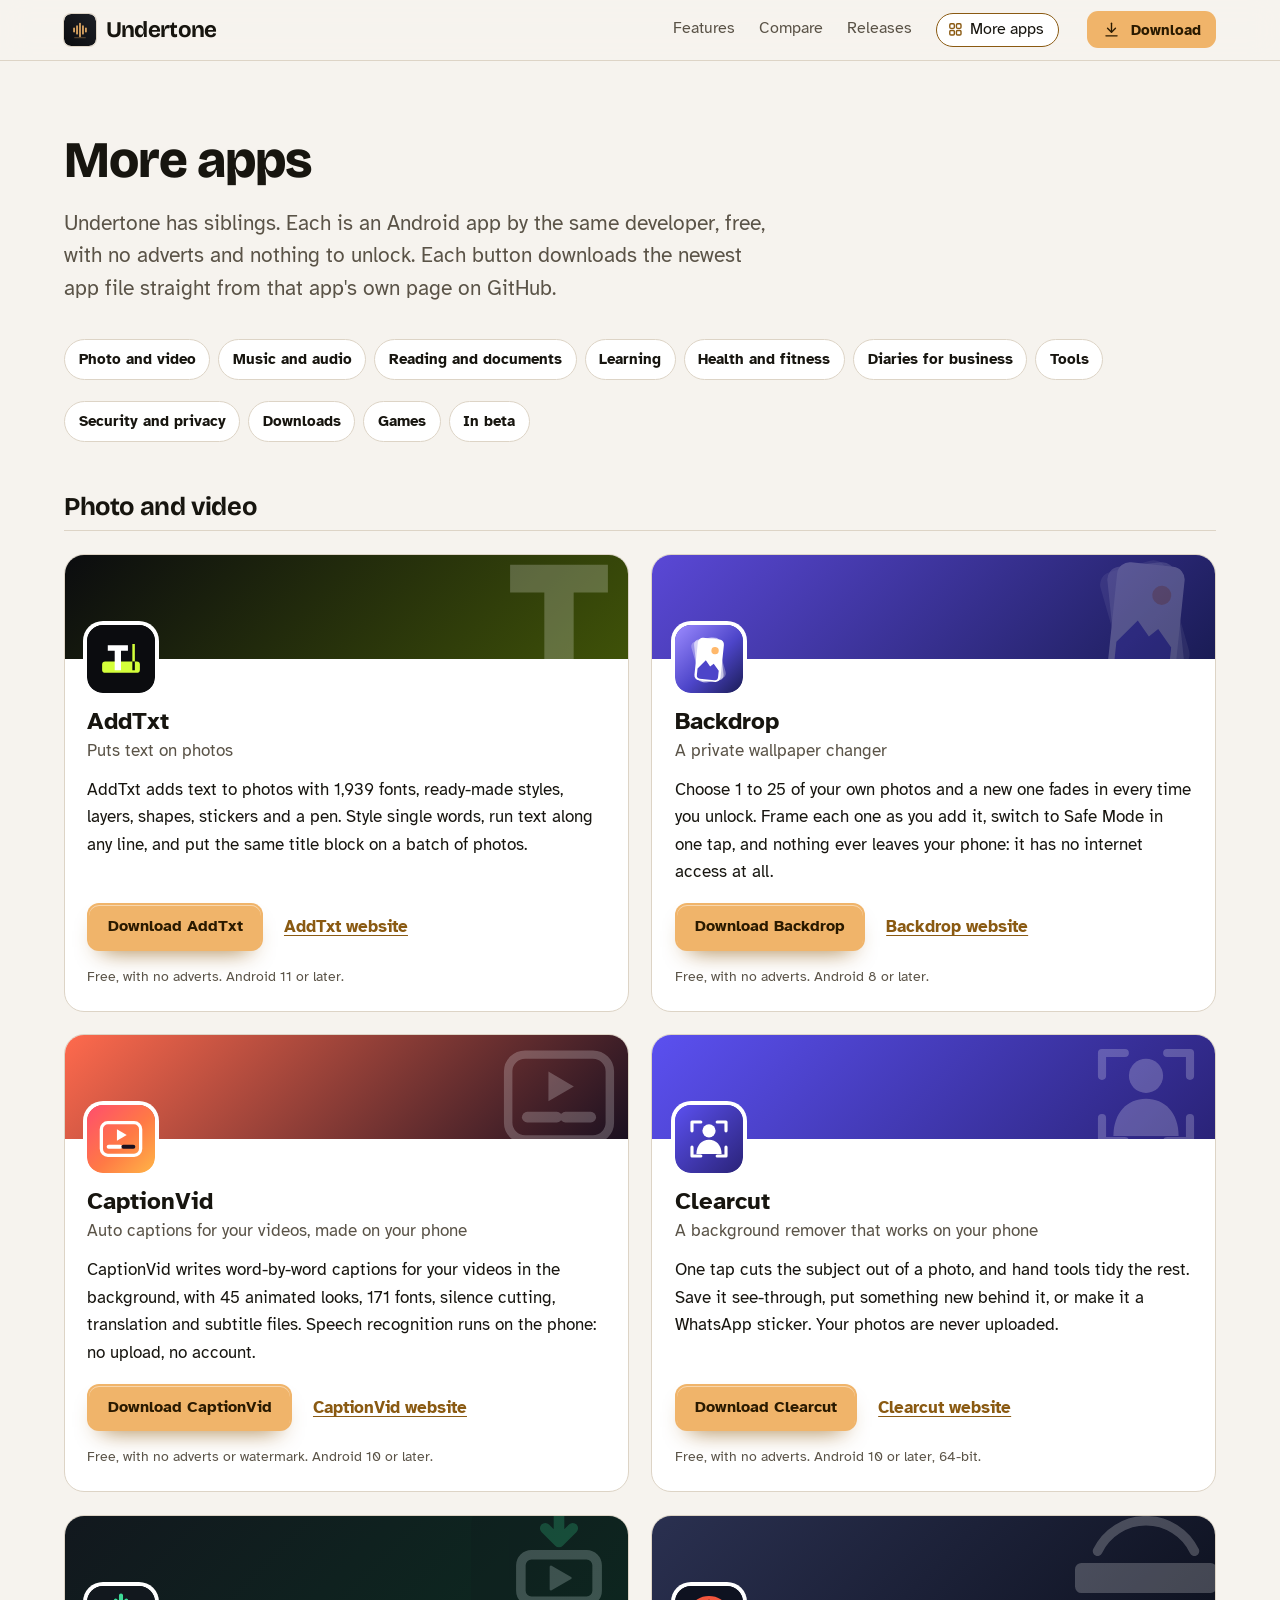
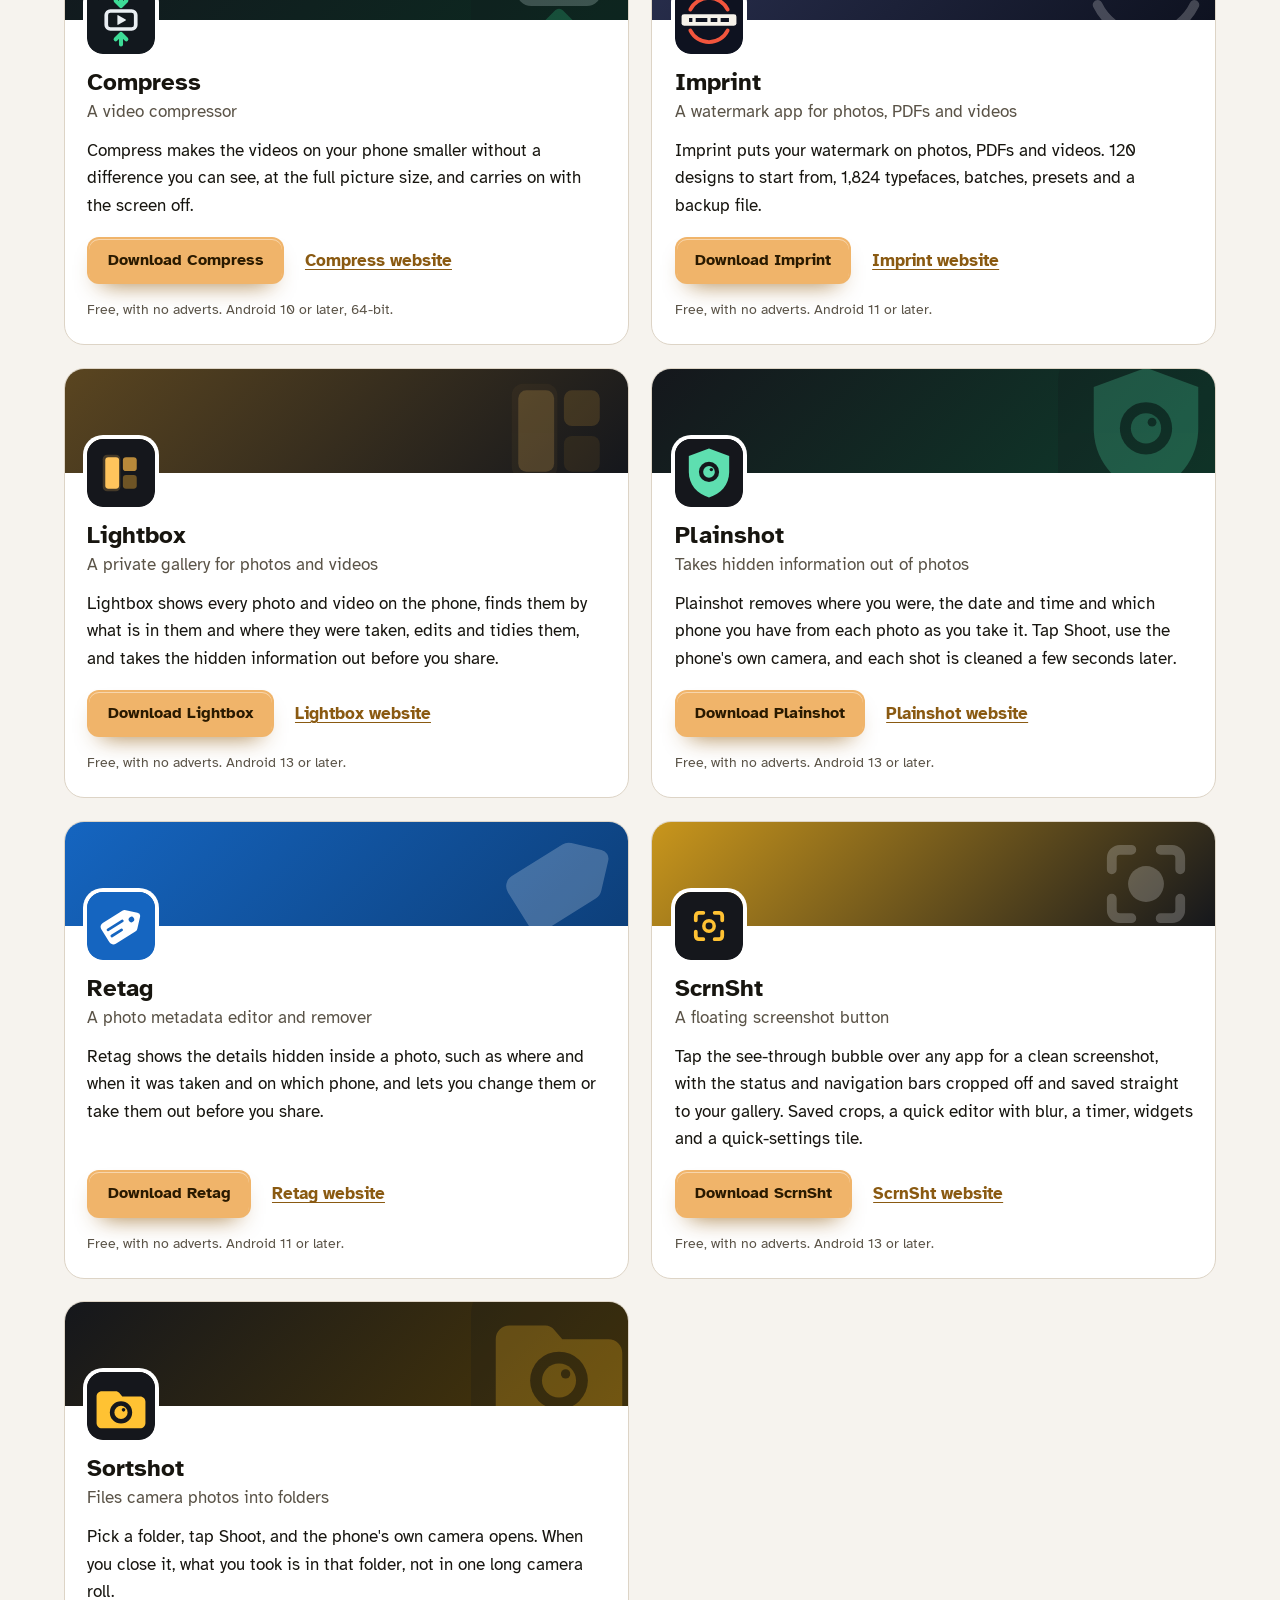
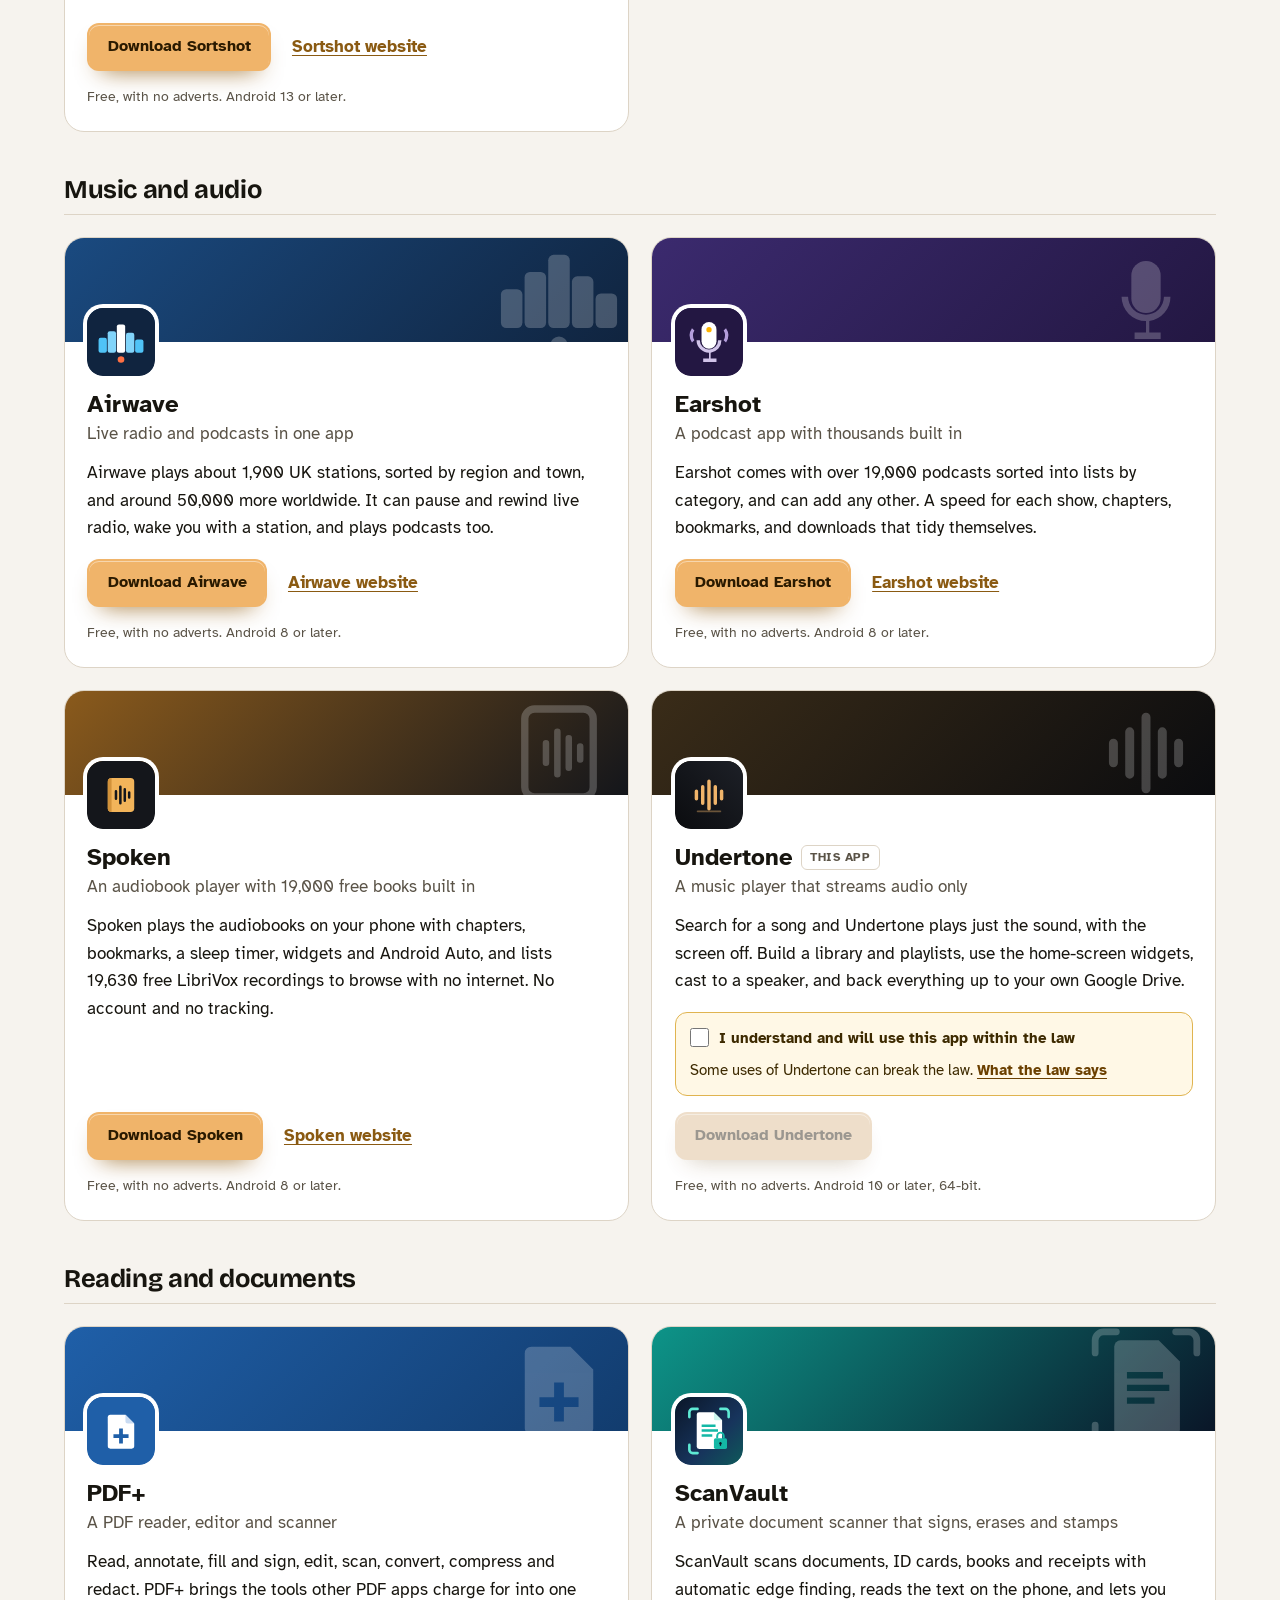
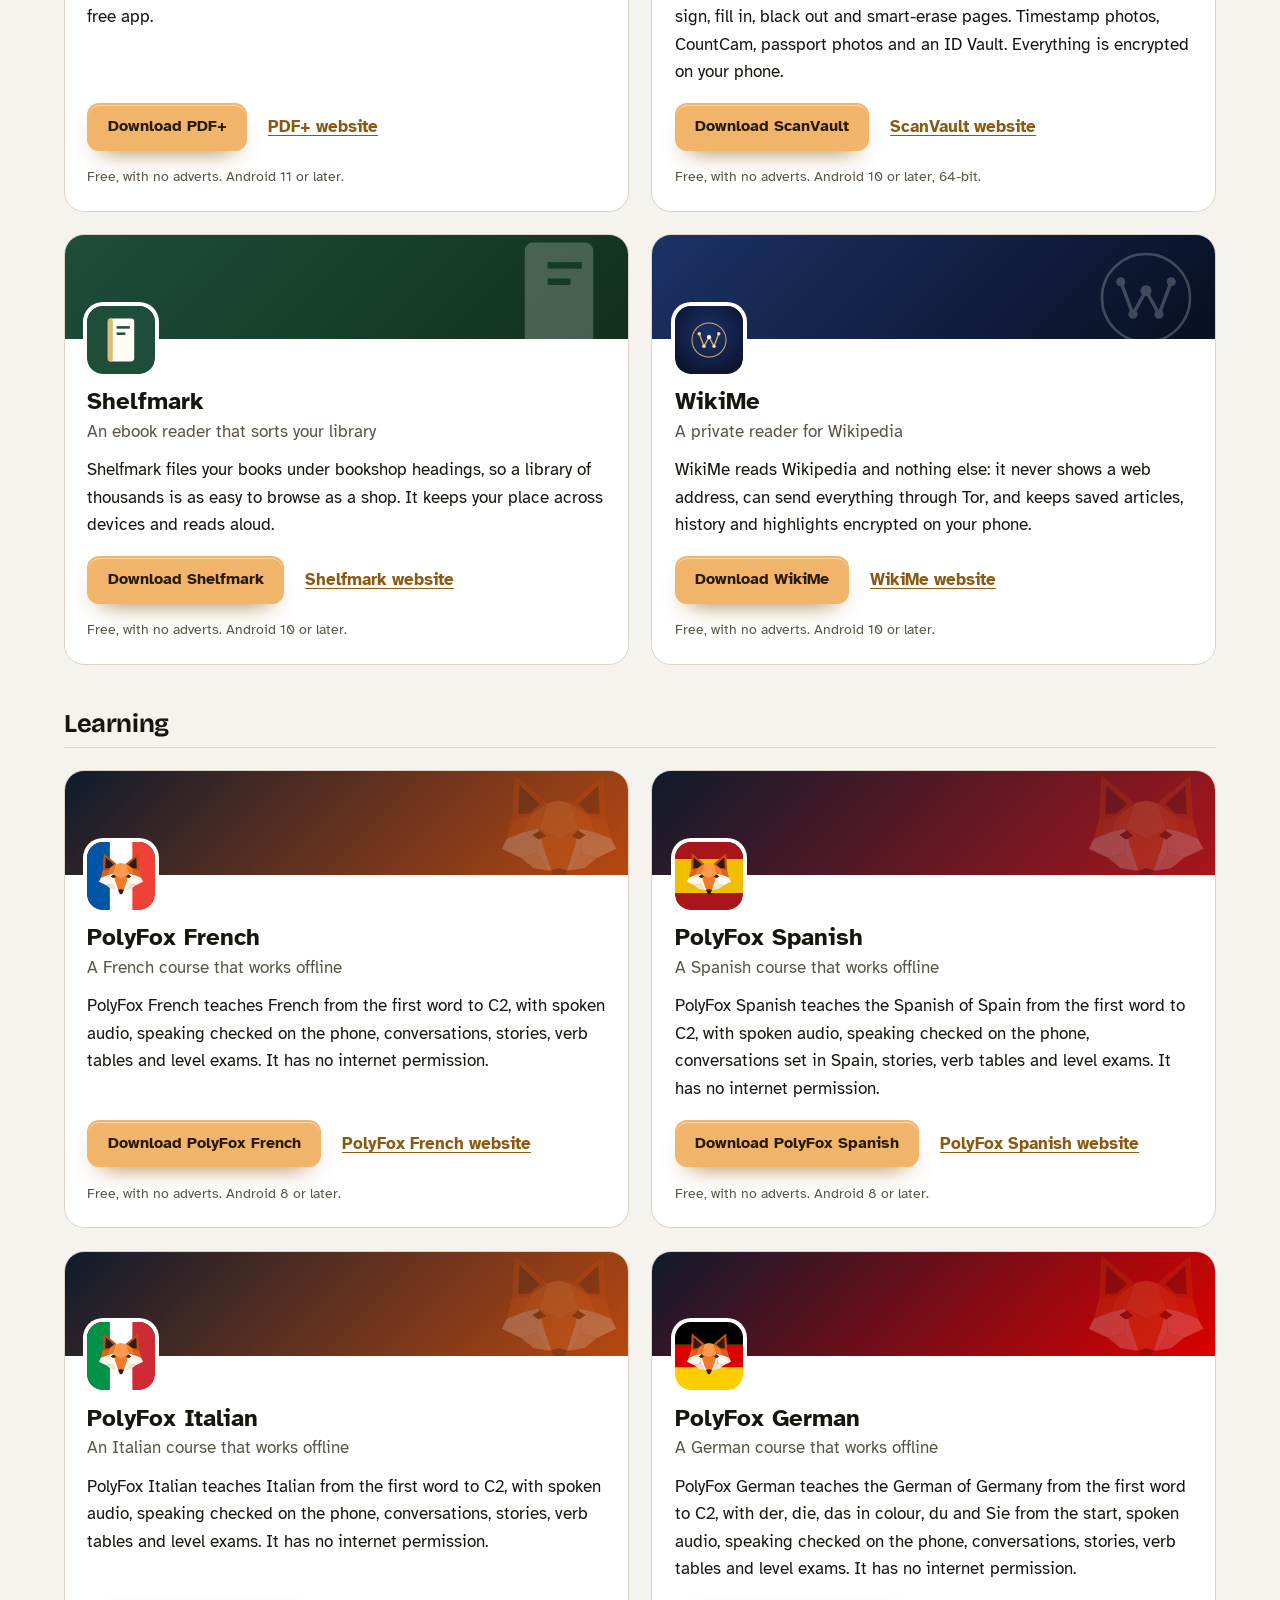
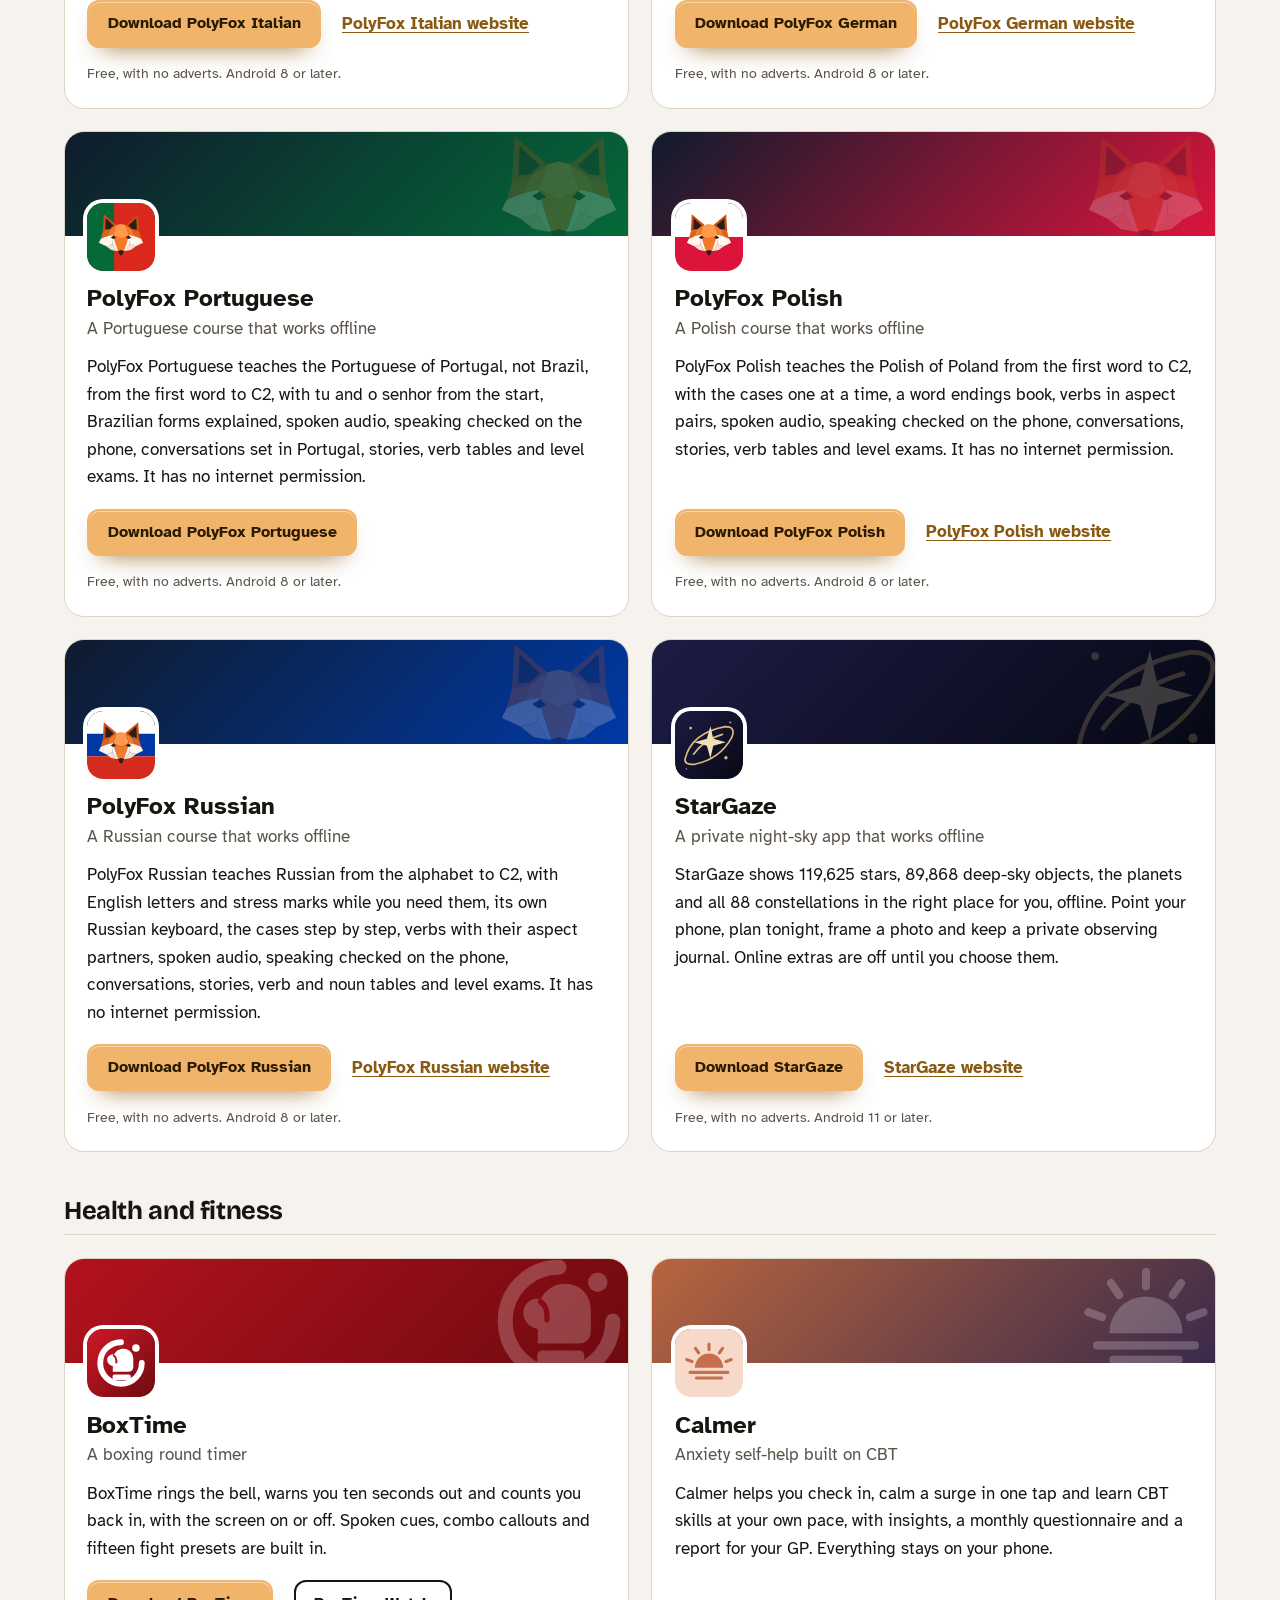
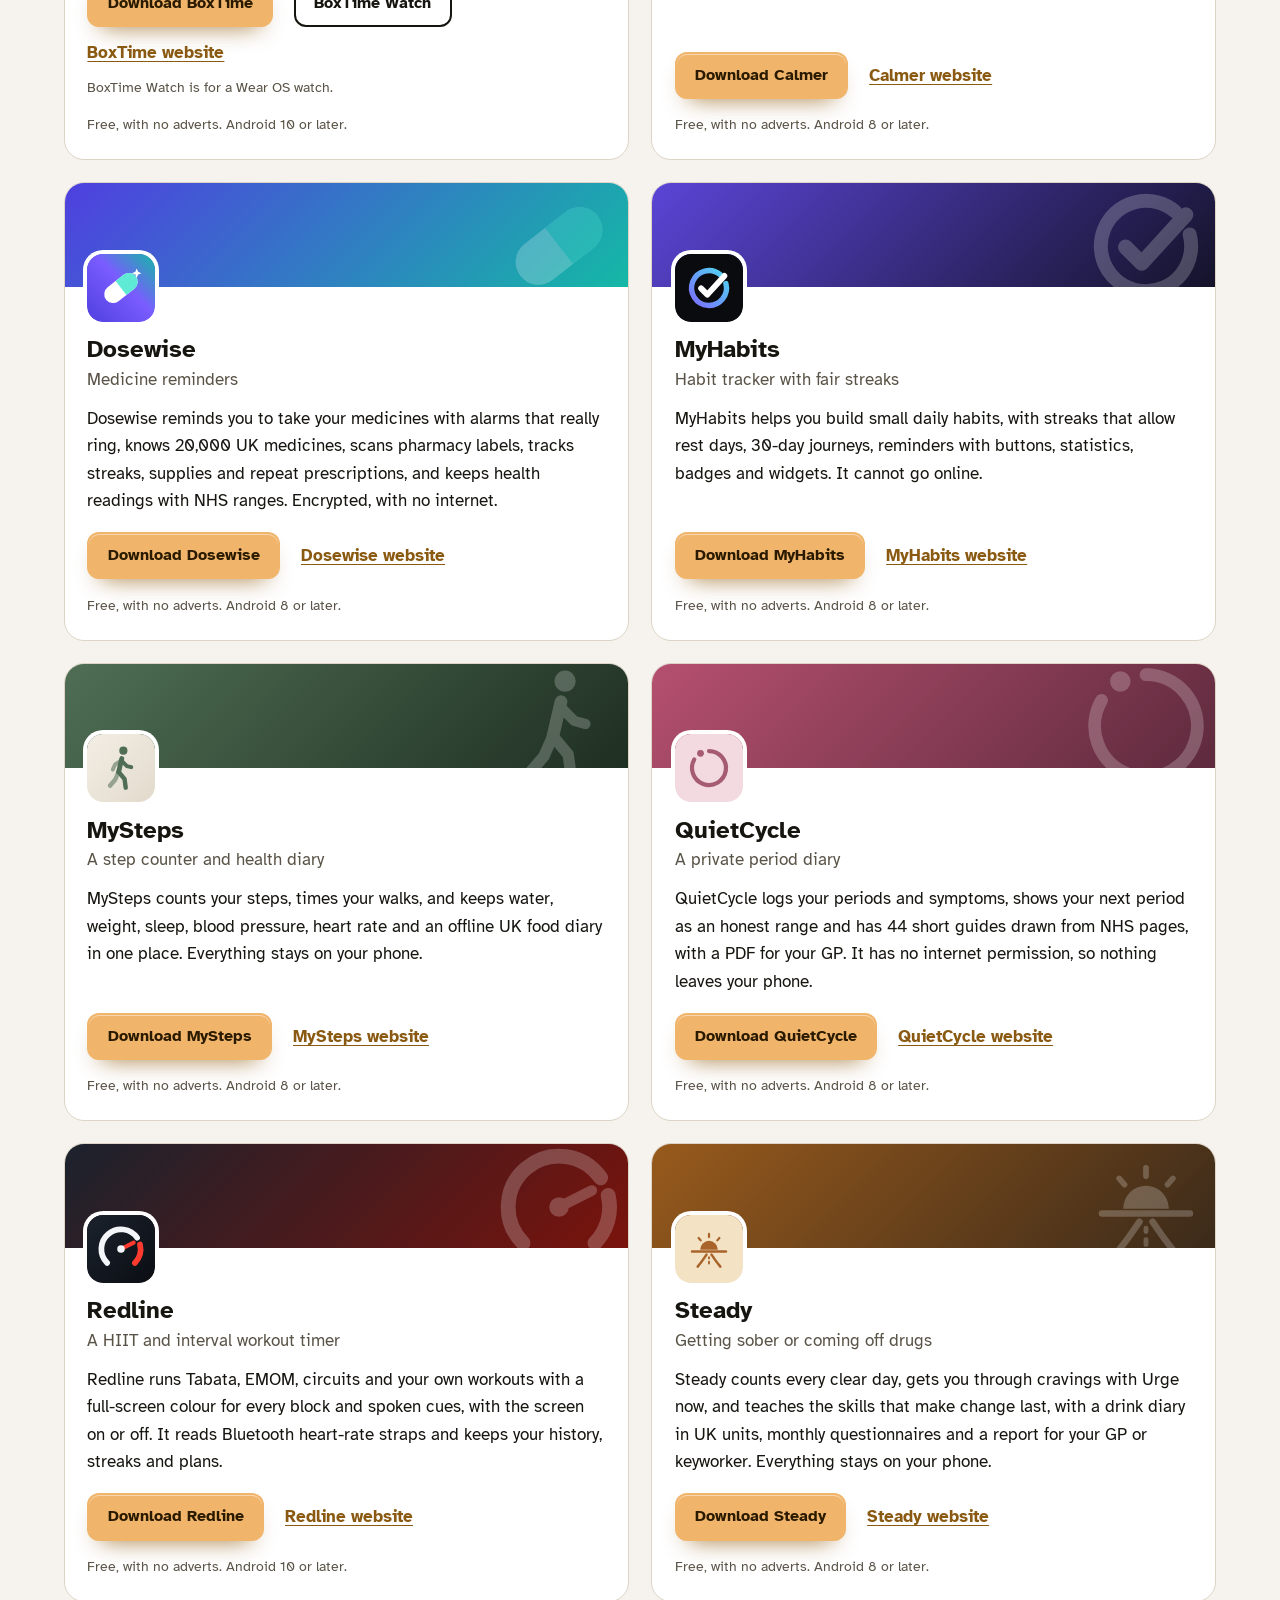
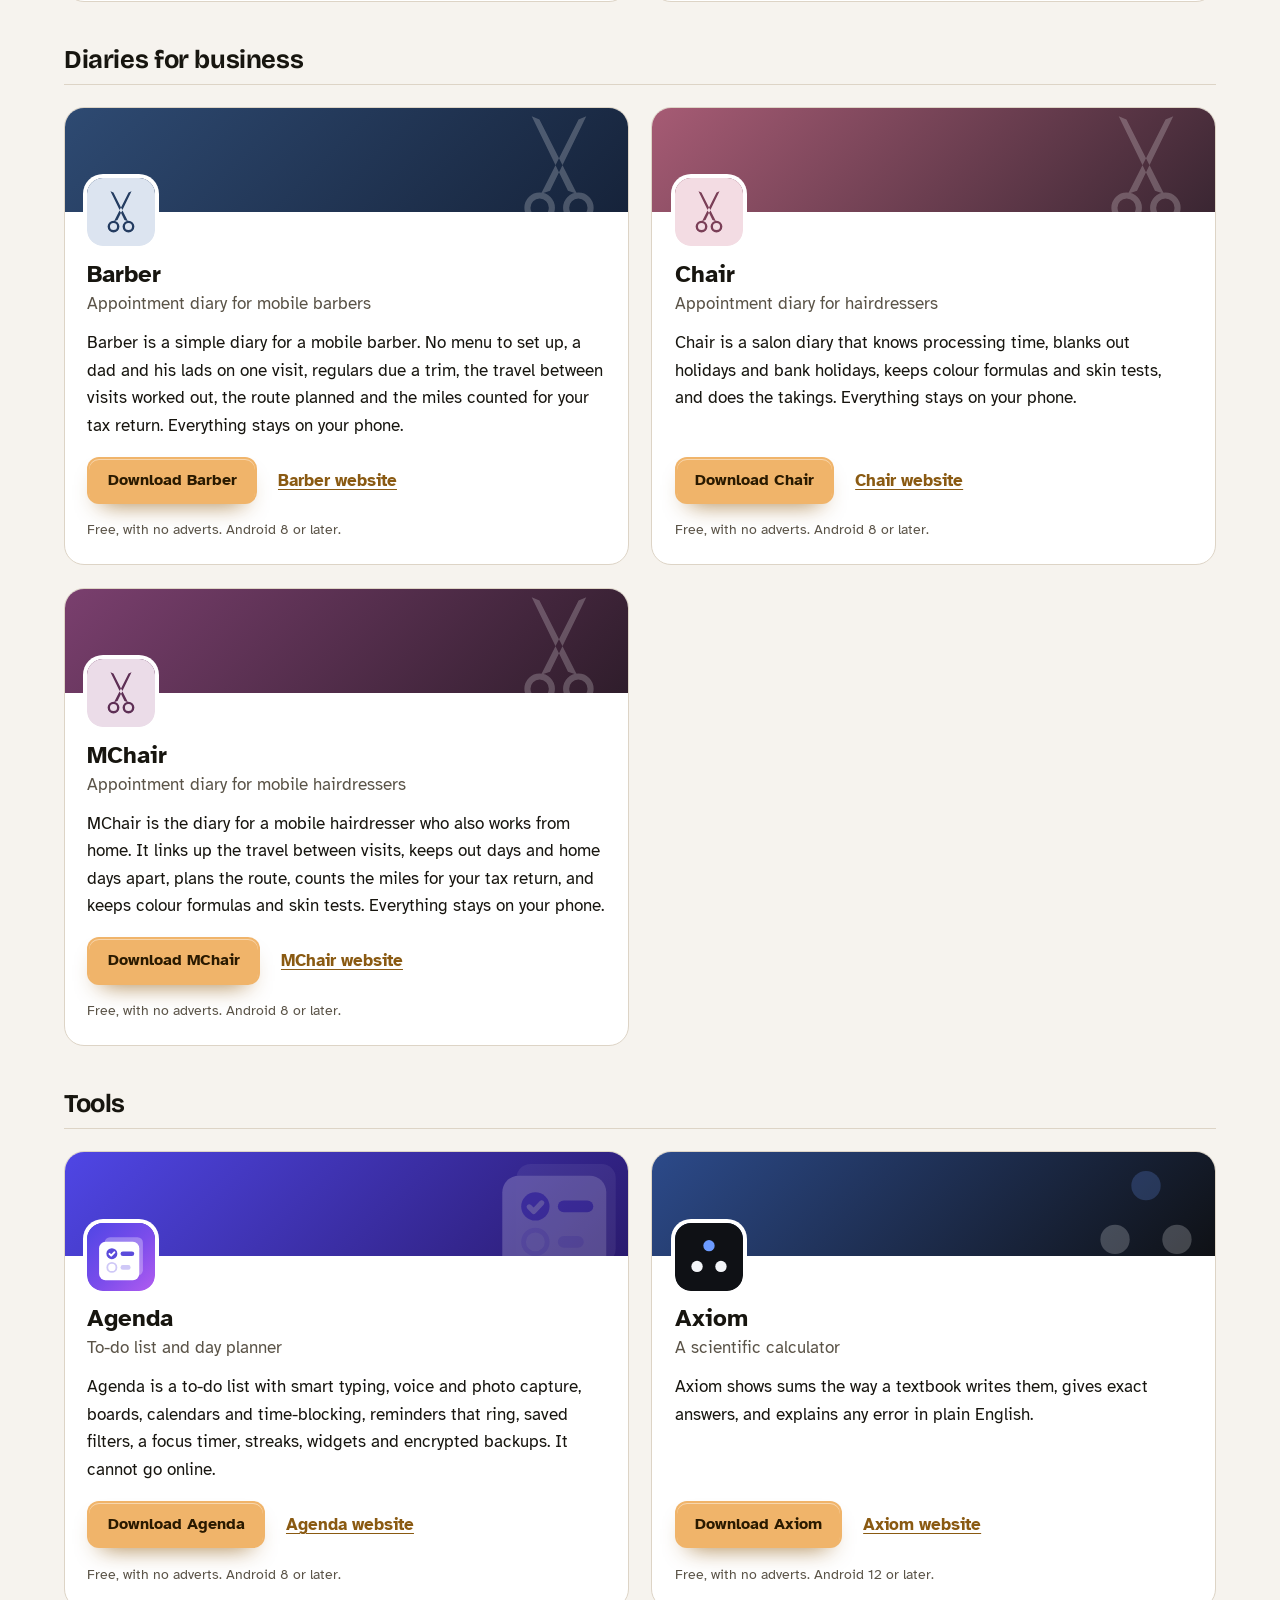
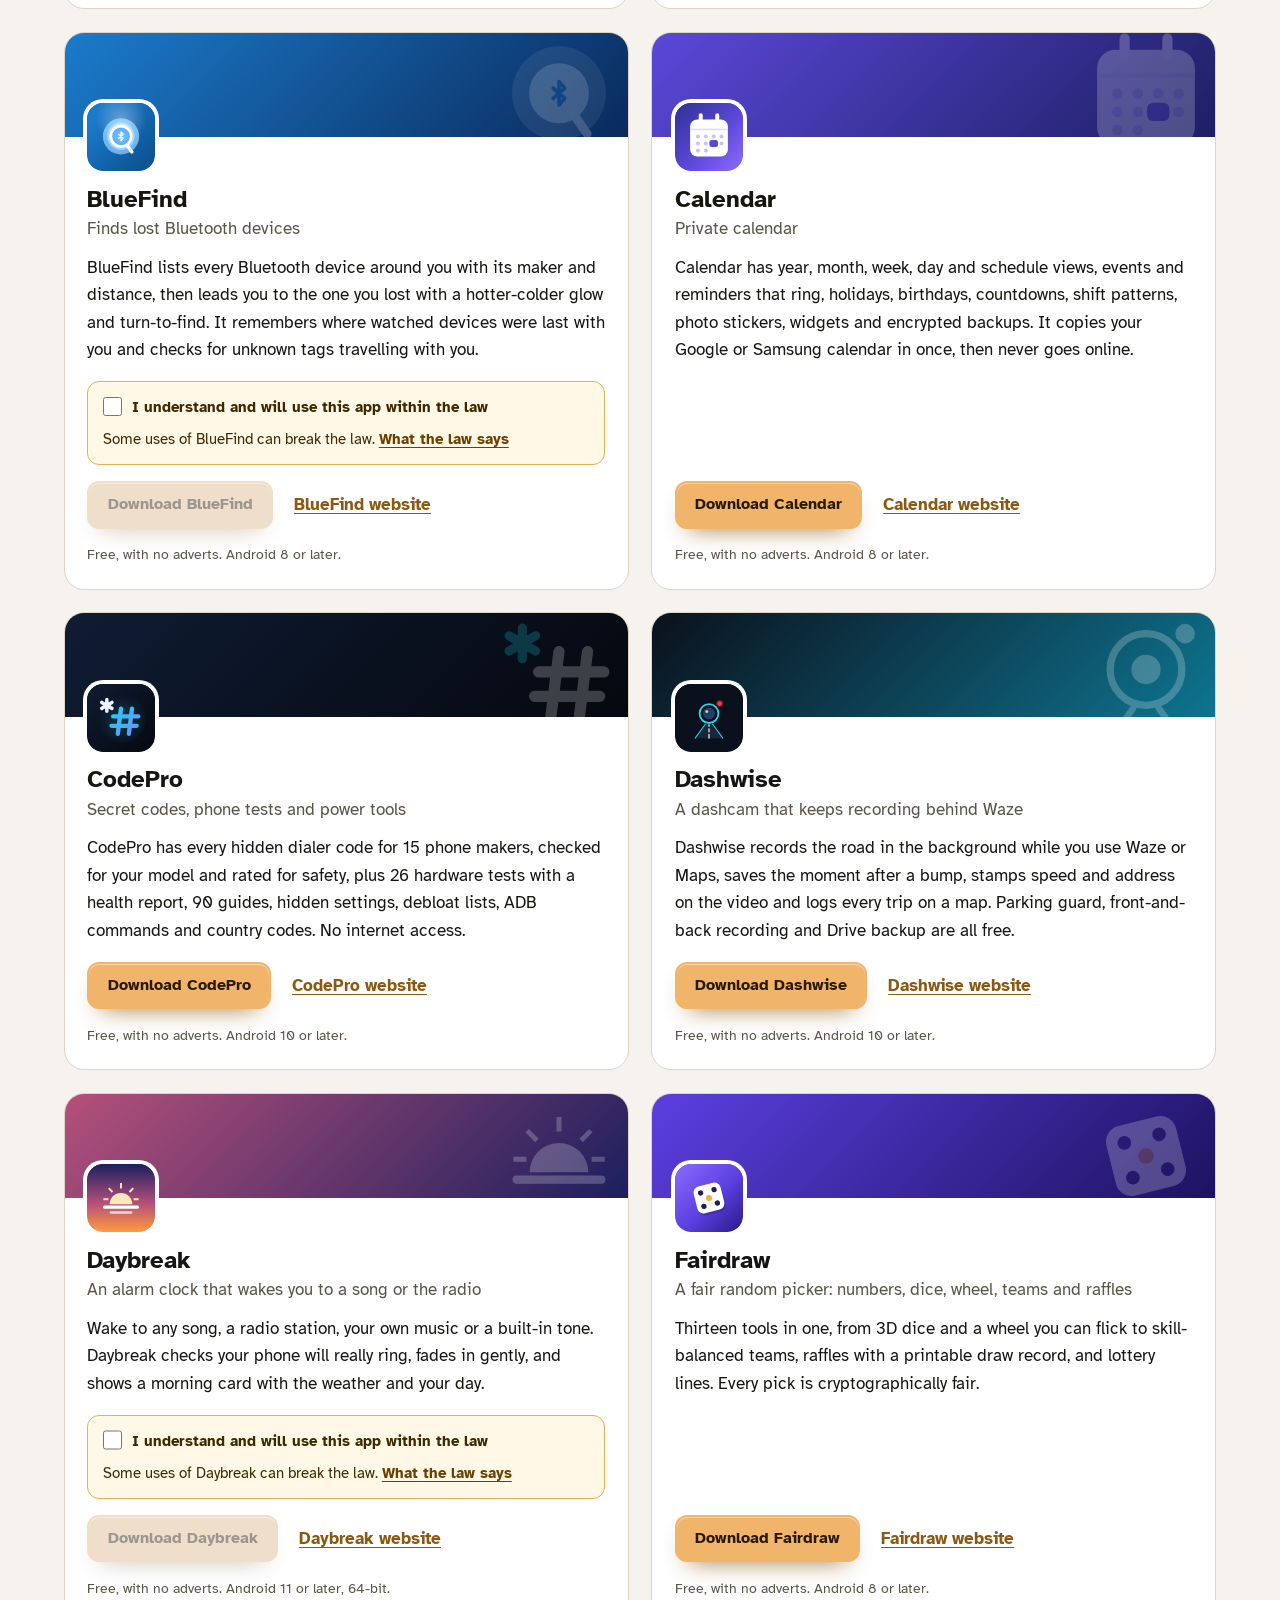
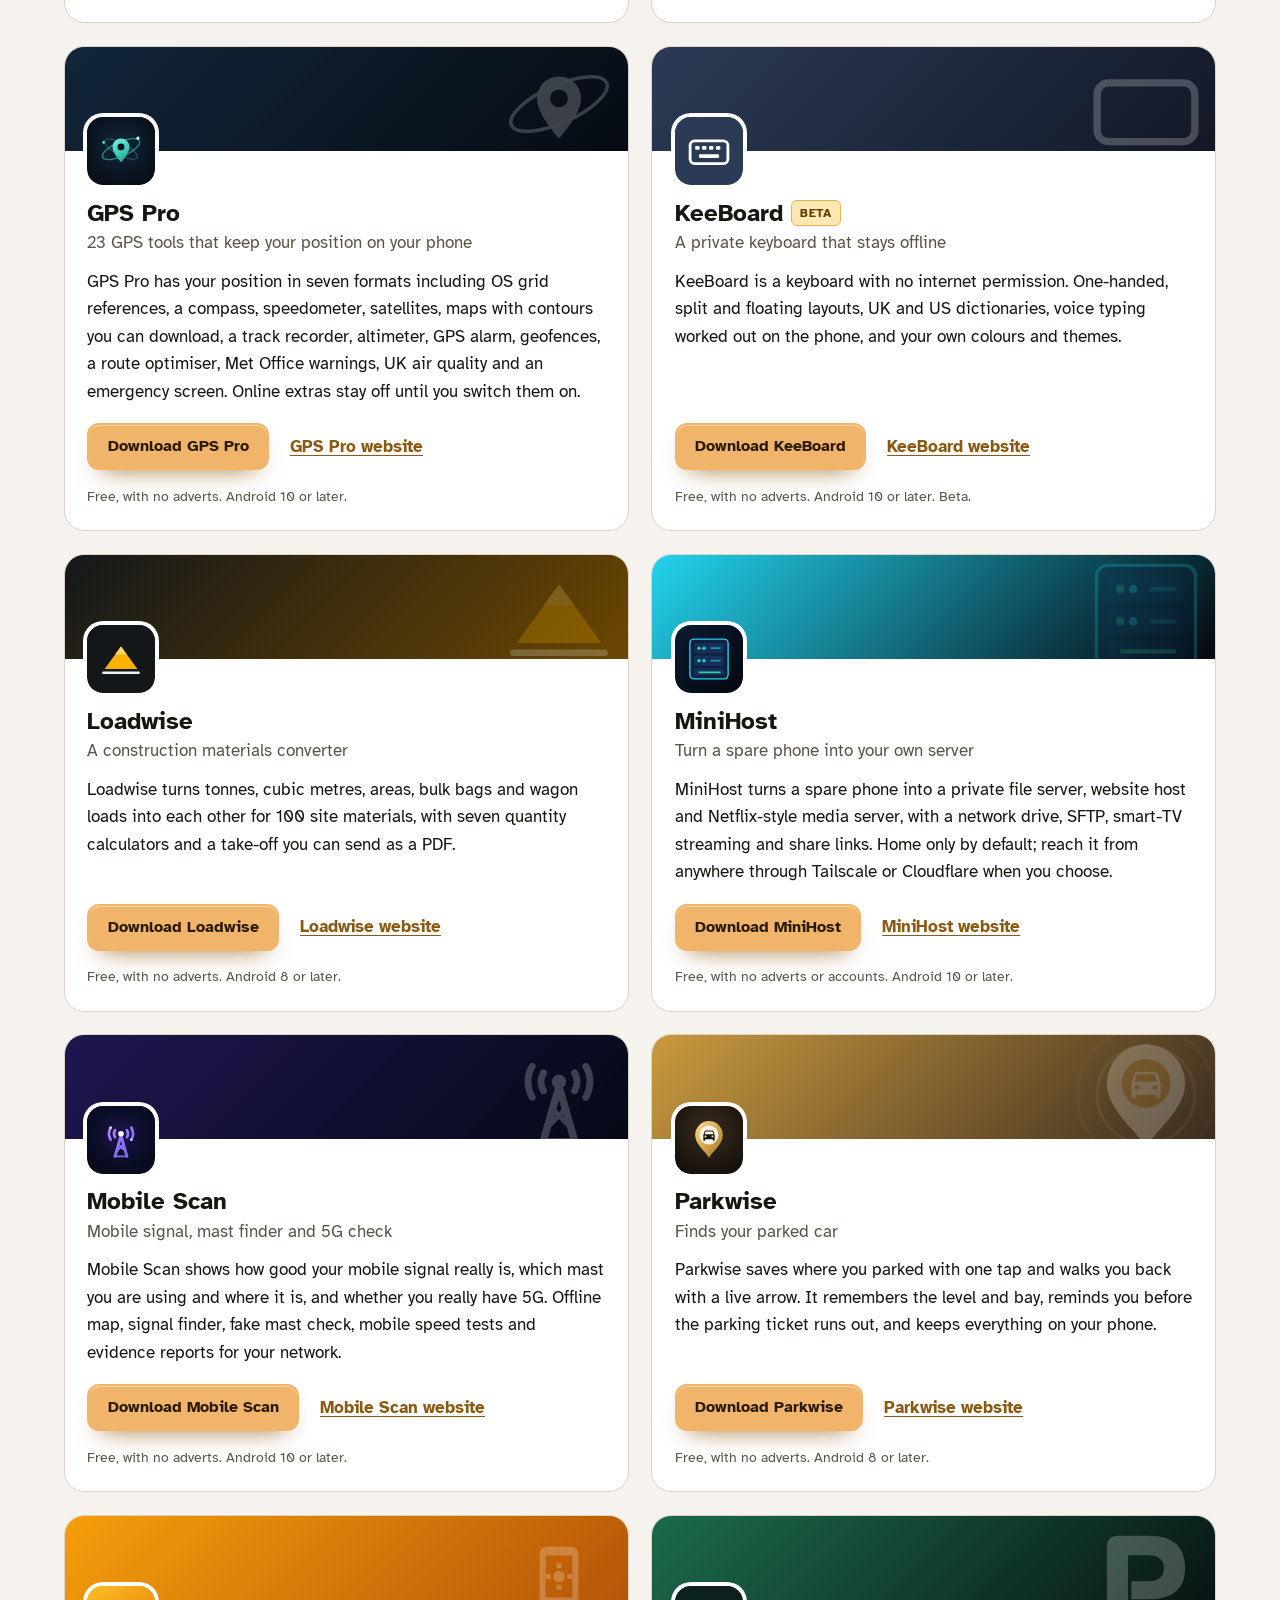
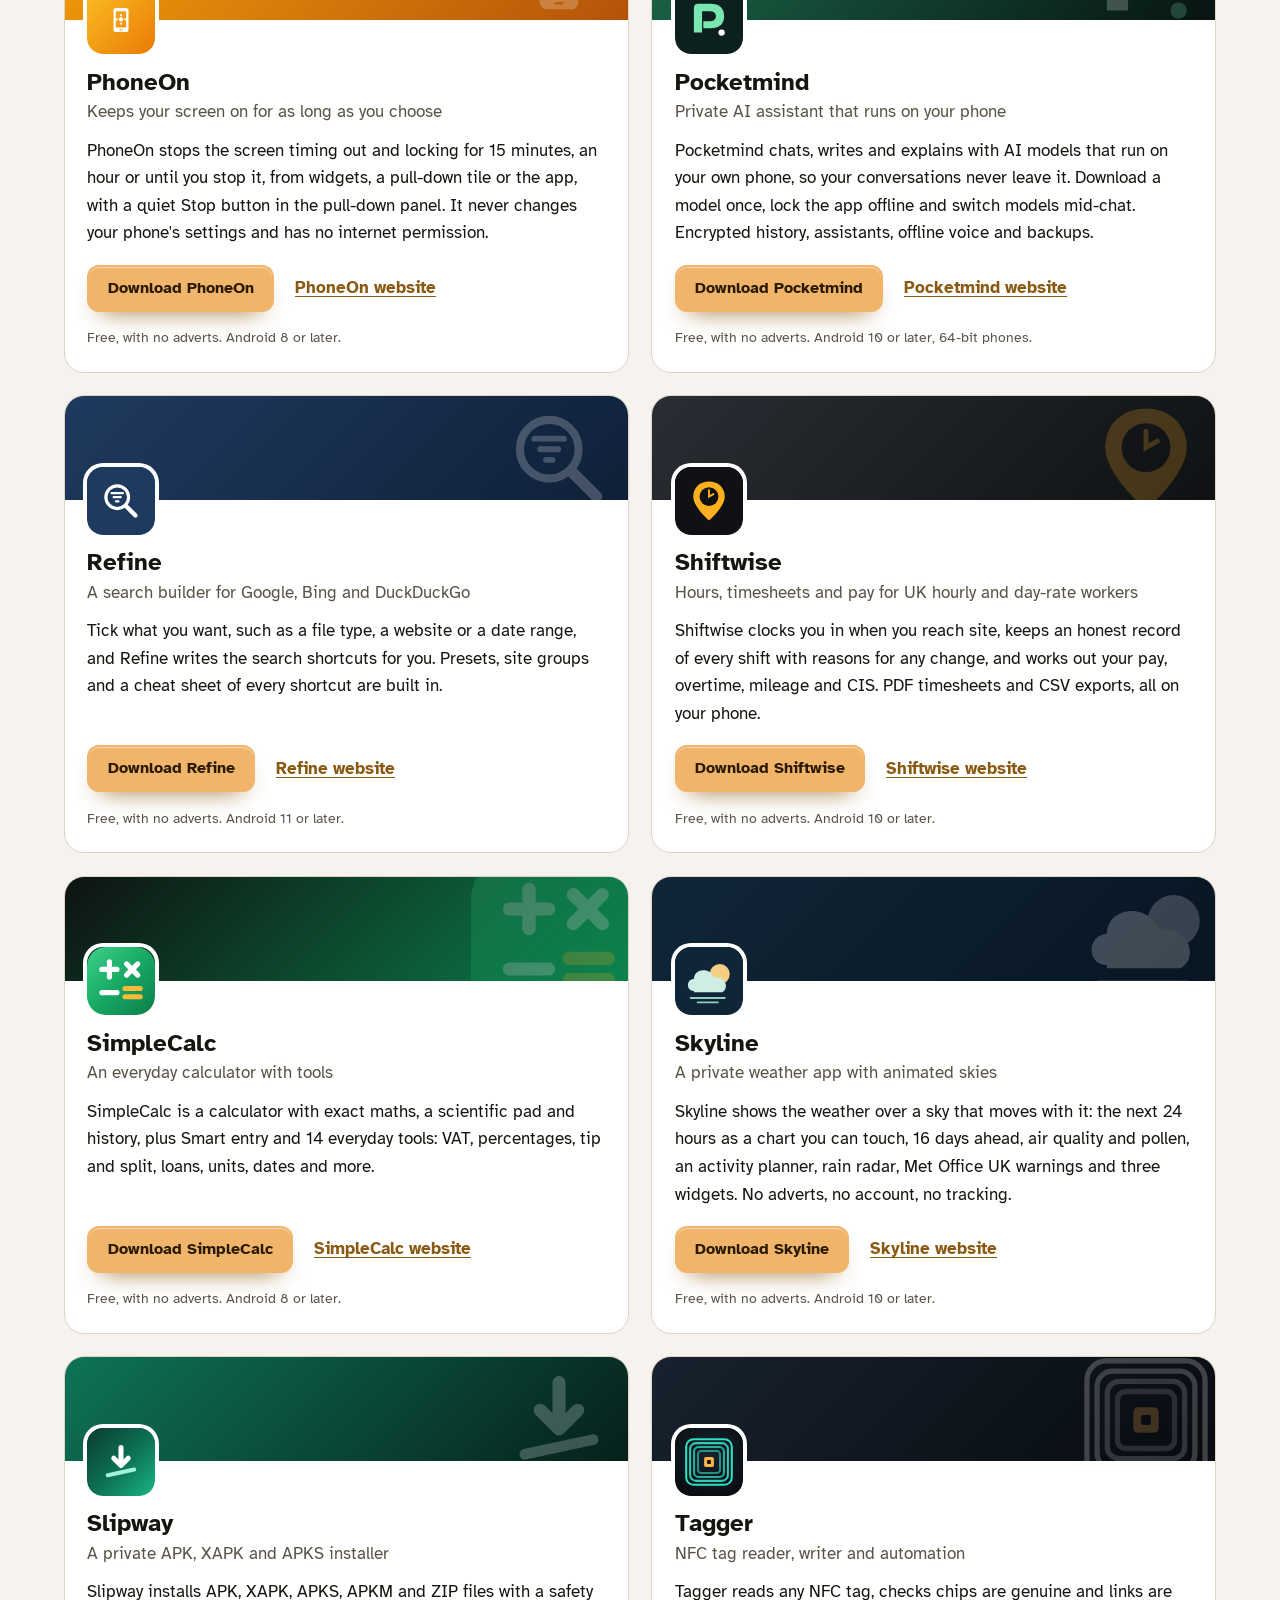
==== commit 037d53f7: "More apps: add Slipway" ====
--- a/more-apps.html
+++ b/more-apps.html
@@ -4,7 +4,7 @@
 <meta charset="utf-8">
 <meta name="viewport" content="width=device-width, initial-scale=1">
 <title>More free Android apps from the maker of Undertone</title>
-<meta name="description" content="All 92 free Android apps from the maker of Undertone, in one list by category, each with its download and a link to its website.">
+<meta name="description" content="All 93 free Android apps from the maker of Undertone, in one list by category, each with its download and a link to its website.">
 <meta name="author" content="Jonathan Jackson">
 <link rel="canonical" href="https://customgpter.github.io/undertone/more-apps.html">
 <meta name="theme-color" content="#f6f3ee" media="(prefers-color-scheme: light)">
@@ -12,7 +12,7 @@
 <meta property="og:type" content="website">
 <meta property="og:site_name" content="Undertone">
 <meta property="og:title" content="More free Android apps from the maker of Undertone">
-<meta property="og:description" content="All 92 free Android apps from the maker of Undertone, in one list by category, each with its download and a link to its website.">
+<meta property="og:description" content="All 93 free Android apps from the maker of Undertone, in one list by category, each with its download and a link to its website.">
 <meta property="og:url" content="https://customgpter.github.io/undertone/more-apps.html">
 <meta property="og:image" content="https://customgpter.github.io/undertone/assets/og.png">
 <meta property="og:image:width" content="1200">
@@ -26,7 +26,7 @@
 <link rel="preload" href="./assets/fonts/atkinson-hyperlegible-latin-400-normal.woff2" as="font" type="font/woff2" crossorigin>
 <link rel="stylesheet" href="./assets/site.css?v=1">
 <link rel="stylesheet" href="./assets/house.css?v=1">
-<script type="application/ld+json">{"@context":"https://schema.org","@type":"ItemList","name":"Apps from the maker of Undertone","url":"https://customgpter.github.io/undertone/more-apps.html","itemListElement":[{"@type":"ListItem","position":1,"name":"AddTxt","url":"https://customgpter.github.io/addtxt/"},{"@type":"ListItem","position":2,"name":"Backdrop","url":"https://customgpter.github.io/backdrop/"},{"@type":"ListItem","position":3,"name":"CaptionVid","url":"https://customgpter.github.io/captionvid/"},{"@type":"ListItem","position":4,"name":"Clearcut","url":"https://customgpter.github.io/clearcut/"},{"@type":"ListItem","position":5,"name":"Compress","url":"https://customgpter.github.io/compress/"},{"@type":"ListItem","position":6,"name":"Imprint","url":"https://customgpter.github.io/imprint/"},{"@type":"ListItem","position":7,"name":"Lightbox","url":"https://customgpter.github.io/lightbox/"},{"@type":"ListItem","position":8,"name":"Plainshot","url":"https://customgpter.github.io/plainshot/"},{"@type":"ListItem","position":9,"name":"Retag","url":"https://customgpter.github.io/retag/"},{"@type":"ListItem","position":10,"name":"ScrnSht","url":"https://customgpter.github.io/scrnsht/"},{"@type":"ListItem","position":11,"name":"Sortshot","url":"https://customgpter.github.io/sortshot/"},{"@type":"ListItem","position":12,"name":"Airwave","url":"https://customgpter.github.io/airwave/"},{"@type":"ListItem","position":13,"name":"Earshot","url":"https://customgpter.github.io/earshot/"},{"@type":"ListItem","position":14,"name":"Spoken","url":"https://customgpter.github.io/spoken/"},{"@type":"ListItem","position":15,"name":"Undertone","url":"https://customgpter.github.io/undertone/"},{"@type":"ListItem","position":16,"name":"PDF+","url":"https://customgpter.github.io/pdfplus/"},{"@type":"ListItem","position":17,"name":"ScanVault","url":"https://customgpter.github.io/scanvault/"},{"@type":"ListItem","position":18,"name":"Shelfmark","url":"https://customgpter.github.io/shelfmark/"},{"@type":"ListItem","position":19,"name":"WikiMe","url":"https://customgpter.github.io/wikime/"},{"@type":"ListItem","position":20,"name":"PolyFox French","url":"https://customgpter.github.io/polyfox/"},{"@type":"ListItem","position":21,"name":"PolyFox German","url":"https://customgpter.github.io/polyfox-german/"},{"@type":"ListItem","position":22,"name":"PolyFox Polish","url":"https://customgpter.github.io/polyfox-polish/"},{"@type":"ListItem","position":23,"name":"PolyFox Russian","url":"https://customgpter.github.io/polyfox-russian/"},{"@type":"ListItem","position":24,"name":"StarGaze","url":"https://customgpter.github.io/stargaze/"},{"@type":"ListItem","position":25,"name":"BoxTime","url":"https://customgpter.github.io/boxtime/"},{"@type":"ListItem","position":26,"name":"Calmer","url":"https://customgpter.github.io/calmer/"},{"@type":"ListItem","position":27,"name":"Dosewise","url":"https://customgpter.github.io/dosewise/"},{"@type":"ListItem","position":28,"name":"MyHabits","url":"https://customgpter.github.io/myhabits/"},{"@type":"ListItem","position":29,"name":"MySteps","url":"https://customgpter.github.io/mysteps/"},{"@type":"ListItem","position":30,"name":"QuietCycle","url":"https://customgpter.github.io/quietcycle/"},{"@type":"ListItem","position":31,"name":"Redline","url":"https://customgpter.github.io/redline/"},{"@type":"ListItem","position":32,"name":"Steady","url":"https://customgpter.github.io/steady/"},{"@type":"ListItem","position":33,"name":"Barber","url":"https://customgpter.github.io/barber/"},{"@type":"ListItem","position":34,"name":"Chair","url":"https://customgpter.github.io/chair/"},{"@type":"ListItem","position":35,"name":"MChair","url":"https://customgpter.github.io/mchair/"},{"@type":"ListItem","position":36,"name":"Agenda","url":"https://customgpter.github.io/agenda/"},{"@type":"ListItem","position":37,"name":"Axiom","url":"https://customgpter.github.io/axiom/"},{"@type":"ListItem","position":38,"name":"BlueFind","url":"https://customgpter.github.io/bluefind/"},{"@type":"ListItem","position":39,"name":"Calendar","url":"https://customgpter.github.io/calendar/"},{"@type":"ListItem","position":40,"name":"CodePro","url":"https://customgpter.github.io/codepro/"},{"@type":"ListItem","position":41,"name":"Dashwise","url":"https://customgpter.github.io/dashwise/"},{"@type":"ListItem","position":42,"name":"Daybreak","url":"https://customgpter.github.io/daybreak/"},{"@type":"ListItem","position":43,"name":"Fairdraw","url":"https://customgpter.github.io/fairdraw/"},{"@type":"ListItem","position":44,"name":"GPS Pro","url":"https://customgpter.github.io/gpspro/"},{"@type":"ListItem","position":45,"name":"KeeBoard","url":"https://customgpter.github.io/keeboard/"},{"@type":"ListItem","position":46,"name":"Loadwise","url":"https://customgpter.github.io/loadwise/"},{"@type":"ListItem","position":47,"name":"MiniHost","url":"https://customgpter.github.io/minihost/"},{"@type":"ListItem","position":48,"name":"Mobile Scan","url":"https://customgpter.github.io/mobilescan/"},{"@type":"ListItem","position":49,"name":"Parkwise","url":"https://customgpter.github.io/parkwise/"},{"@type":"ListItem","position":50,"name":"Pocketmind","url":"https://customgpter.github.io/pocketmind/"},{"@type":"ListItem","position":51,"name":"Refine","url":"https://customgpter.github.io/refine/"},{"@type":"ListItem","position":52,"name":"Shiftwise","url":"https://customgpter.github.io/shiftwise/"},{"@type":"ListItem","position":53,"name":"SimpleCalc","url":"https://customgpter.github.io/simplecalc/"},{"@type":"ListItem","position":54,"name":"Skyline","url":"https://customgpter.github.io/skyline/"},{"@type":"ListItem","position":55,"name":"Tagger","url":"https://customgpter.github.io/tagger/"},{"@type":"ListItem","position":56,"name":"TotalClean","url":"https://customgpter.github.io/totalclean/"},{"@type":"ListItem","position":57,"name":"TVLink","url":"https://customgpter.github.io/tvlink/"},{"@type":"ListItem","position":58,"name":"Unbox","url":"https://customgpter.github.io/unbox/"},{"@type":"ListItem","position":59,"name":"WhatsKeep","url":"https://customgpter.github.io/whatskeep/"},{"@type":"ListItem","position":60,"name":"WiFi Scan","url":"https://customgpter.github.io/wifiscan/"},{"@type":"ListItem","position":61,"name":"Auditly","url":"https://customgpter.github.io/auditly/"},{"@type":"ListItem","position":62,"name":"Backchannel","url":"https://customgpter.github.io/backchannel/"},{"@type":"ListItem","position":63,"name":"ENotes","url":"https://customgpter.github.io/enotes/"},{"@type":"ListItem","position":64,"name":"FindMe","url":"https://customgpter.github.io/findme/"},{"@type":"ListItem","position":65,"name":"iLock","url":"https://customgpter.github.io/ilock/"},{"@type":"ListItem","position":66,"name":"ImSafe","url":"https://customgpter.github.io/imsafe/"},{"@type":"ListItem","position":67,"name":"IShred","url":"https://customgpter.github.io/ishred/"},{"@type":"ListItem","position":68,"name":"LockBox","url":"https://customgpter.github.io/lockbox/"},{"@type":"ListItem","position":69,"name":"PassVault","url":"https://customgpter.github.io/passvault/"},{"@type":"ListItem","position":70,"name":"SpyFind","url":"https://customgpter.github.io/spyfind/"},{"@type":"ListItem","position":71,"name":"TextWipe","url":"https://customgpter.github.io/textwipe/"},{"@type":"ListItem","position":72,"name":"Tracewire","url":"https://customgpter.github.io/tracewire/"},{"@type":"ListItem","position":73,"name":"Vigil","url":"https://customgpter.github.io/vigil/"},{"@type":"ListItem","position":74,"name":"Grab","url":"https://customgpter.github.io/grab/"},{"@type":"ListItem","position":75,"name":"Swarm","url":"https://customgpter.github.io/swarm/"},{"@type":"ListItem","position":76,"name":"Plane Games","url":"https://customgpter.github.io/plane-games/"},{"@type":"ListItem","position":77,"name":"Ninefold","url":"https://customgpter.github.io/ninefold/"},{"@type":"ListItem","position":78,"name":"Cubewise","url":"https://customgpter.github.io/cubewise/"},{"@type":"ListItem","position":79,"name":"Tilewise","url":"https://customgpter.github.io/tilewise/"},{"@type":"ListItem","position":80,"name":"Letterwise","url":"https://customgpter.github.io/letterwise/"},{"@type":"ListItem","position":81,"name":"Kingside","url":"https://customgpter.github.io/kingside/"},{"@type":"ListItem","position":82,"name":"Deckhand","url":"https://customgpter.github.io/deckhand/"},{"@type":"ListItem","position":83,"name":"SNESForge","url":"https://customgpter.github.io/snesforge/"},{"@type":"ListItem","position":84,"name":"Fame Boy","url":"https://customgpter.github.io/fameboy/"},{"@type":"ListItem","position":85,"name":"PSPPro","url":"https://customgpter.github.io/psppro/"},{"@type":"ListItem","position":86,"name":"MegaGen","url":"https://customgpter.github.io/megagen/"},{"@type":"ListItem","position":87,"name":"QVR","url":"https://customgpter.github.io/qvr/"},{"@type":"ListItem","position":88,"name":"QVR Watch","url":"https://customgpter.github.io/qvr-watch/"},{"@type":"ListItem","position":89,"name":"QVRLite","url":"https://customgpter.github.io/qvrlite/"},{"@type":"ListItem","position":90,"name":"Onionz","url":"https://customgpter.github.io/onionz/"},{"@type":"ListItem","position":91,"name":"OnionzWeb","url":"https://customgpter.github.io/onionzweb/"}]}</script>
+<script type="application/ld+json">{"@context":"https://schema.org","@type":"ItemList","name":"Apps from the maker of Undertone","url":"https://customgpter.github.io/undertone/more-apps.html","itemListElement":[{"@type":"ListItem","position":1,"name":"AddTxt","url":"https://customgpter.github.io/addtxt/"},{"@type":"ListItem","position":2,"name":"Backdrop","url":"https://customgpter.github.io/backdrop/"},{"@type":"ListItem","position":3,"name":"CaptionVid","url":"https://customgpter.github.io/captionvid/"},{"@type":"ListItem","position":4,"name":"Clearcut","url":"https://customgpter.github.io/clearcut/"},{"@type":"ListItem","position":5,"name":"Compress","url":"https://customgpter.github.io/compress/"},{"@type":"ListItem","position":6,"name":"Imprint","url":"https://customgpter.github.io/imprint/"},{"@type":"ListItem","position":7,"name":"Lightbox","url":"https://customgpter.github.io/lightbox/"},{"@type":"ListItem","position":8,"name":"Plainshot","url":"https://customgpter.github.io/plainshot/"},{"@type":"ListItem","position":9,"name":"Retag","url":"https://customgpter.github.io/retag/"},{"@type":"ListItem","position":10,"name":"ScrnSht","url":"https://customgpter.github.io/scrnsht/"},{"@type":"ListItem","position":11,"name":"Sortshot","url":"https://customgpter.github.io/sortshot/"},{"@type":"ListItem","position":12,"name":"Airwave","url":"https://customgpter.github.io/airwave/"},{"@type":"ListItem","position":13,"name":"Earshot","url":"https://customgpter.github.io/earshot/"},{"@type":"ListItem","position":14,"name":"Spoken","url":"https://customgpter.github.io/spoken/"},{"@type":"ListItem","position":15,"name":"Undertone","url":"https://customgpter.github.io/undertone/"},{"@type":"ListItem","position":16,"name":"PDF+","url":"https://customgpter.github.io/pdfplus/"},{"@type":"ListItem","position":17,"name":"ScanVault","url":"https://customgpter.github.io/scanvault/"},{"@type":"ListItem","position":18,"name":"Shelfmark","url":"https://customgpter.github.io/shelfmark/"},{"@type":"ListItem","position":19,"name":"WikiMe","url":"https://customgpter.github.io/wikime/"},{"@type":"ListItem","position":20,"name":"PolyFox French","url":"https://customgpter.github.io/polyfox/"},{"@type":"ListItem","position":21,"name":"PolyFox German","url":"https://customgpter.github.io/polyfox-german/"},{"@type":"ListItem","position":22,"name":"PolyFox Polish","url":"https://customgpter.github.io/polyfox-polish/"},{"@type":"ListItem","position":23,"name":"PolyFox Russian","url":"https://customgpter.github.io/polyfox-russian/"},{"@type":"ListItem","position":24,"name":"StarGaze","url":"https://customgpter.github.io/stargaze/"},{"@type":"ListItem","position":25,"name":"BoxTime","url":"https://customgpter.github.io/boxtime/"},{"@type":"ListItem","position":26,"name":"Calmer","url":"https://customgpter.github.io/calmer/"},{"@type":"ListItem","position":27,"name":"Dosewise","url":"https://customgpter.github.io/dosewise/"},{"@type":"ListItem","position":28,"name":"MyHabits","url":"https://customgpter.github.io/myhabits/"},{"@type":"ListItem","position":29,"name":"MySteps","url":"https://customgpter.github.io/mysteps/"},{"@type":"ListItem","position":30,"name":"QuietCycle","url":"https://customgpter.github.io/quietcycle/"},{"@type":"ListItem","position":31,"name":"Redline","url":"https://customgpter.github.io/redline/"},{"@type":"ListItem","position":32,"name":"Steady","url":"https://customgpter.github.io/steady/"},{"@type":"ListItem","position":33,"name":"Barber","url":"https://customgpter.github.io/barber/"},{"@type":"ListItem","position":34,"name":"Chair","url":"https://customgpter.github.io/chair/"},{"@type":"ListItem","position":35,"name":"MChair","url":"https://customgpter.github.io/mchair/"},{"@type":"ListItem","position":36,"name":"Agenda","url":"https://customgpter.github.io/agenda/"},{"@type":"ListItem","position":37,"name":"Axiom","url":"https://customgpter.github.io/axiom/"},{"@type":"ListItem","position":38,"name":"BlueFind","url":"https://customgpter.github.io/bluefind/"},{"@type":"ListItem","position":39,"name":"Calendar","url":"https://customgpter.github.io/calendar/"},{"@type":"ListItem","position":40,"name":"CodePro","url":"https://customgpter.github.io/codepro/"},{"@type":"ListItem","position":41,"name":"Dashwise","url":"https://customgpter.github.io/dashwise/"},{"@type":"ListItem","position":42,"name":"Daybreak","url":"https://customgpter.github.io/daybreak/"},{"@type":"ListItem","position":43,"name":"Fairdraw","url":"https://customgpter.github.io/fairdraw/"},{"@type":"ListItem","position":44,"name":"GPS Pro","url":"https://customgpter.github.io/gpspro/"},{"@type":"ListItem","position":45,"name":"KeeBoard","url":"https://customgpter.github.io/keeboard/"},{"@type":"ListItem","position":46,"name":"Loadwise","url":"https://customgpter.github.io/loadwise/"},{"@type":"ListItem","position":47,"name":"MiniHost","url":"https://customgpter.github.io/minihost/"},{"@type":"ListItem","position":48,"name":"Mobile Scan","url":"https://customgpter.github.io/mobilescan/"},{"@type":"ListItem","position":49,"name":"Parkwise","url":"https://customgpter.github.io/parkwise/"},{"@type":"ListItem","position":50,"name":"Pocketmind","url":"https://customgpter.github.io/pocketmind/"},{"@type":"ListItem","position":51,"name":"Refine","url":"https://customgpter.github.io/refine/"},{"@type":"ListItem","position":52,"name":"Shiftwise","url":"https://customgpter.github.io/shiftwise/"},{"@type":"ListItem","position":53,"name":"SimpleCalc","url":"https://customgpter.github.io/simplecalc/"},{"@type":"ListItem","position":54,"name":"Skyline","url":"https://customgpter.github.io/skyline/"},{"@type":"ListItem","position":55,"name":"Slipway","url":"https://customgpter.github.io/slipway/"},{"@type":"ListItem","position":56,"name":"Tagger","url":"https://customgpter.github.io/tagger/"},{"@type":"ListItem","position":57,"name":"TotalClean","url":"https://customgpter.github.io/totalclean/"},{"@type":"ListItem","position":58,"name":"TVLink","url":"https://customgpter.github.io/tvlink/"},{"@type":"ListItem","position":59,"name":"Unbox","url":"https://customgpter.github.io/unbox/"},{"@type":"ListItem","position":60,"name":"WhatsKeep","url":"https://customgpter.github.io/whatskeep/"},{"@type":"ListItem","position":61,"name":"WiFi Scan","url":"https://customgpter.github.io/wifiscan/"},{"@type":"ListItem","position":62,"name":"Auditly","url":"https://customgpter.github.io/auditly/"},{"@type":"ListItem","position":63,"name":"Backchannel","url":"https://customgpter.github.io/backchannel/"},{"@type":"ListItem","position":64,"name":"ENotes","url":"https://customgpter.github.io/enotes/"},{"@type":"ListItem","position":65,"name":"FindMe","url":"https://customgpter.github.io/findme/"},{"@type":"ListItem","position":66,"name":"iLock","url":"https://customgpter.github.io/ilock/"},{"@type":"ListItem","position":67,"name":"ImSafe","url":"https://customgpter.github.io/imsafe/"},{"@type":"ListItem","position":68,"name":"IShred","url":"https://customgpter.github.io/ishred/"},{"@type":"ListItem","position":69,"name":"LockBox","url":"https://customgpter.github.io/lockbox/"},{"@type":"ListItem","position":70,"name":"PassVault","url":"https://customgpter.github.io/passvault/"},{"@type":"ListItem","position":71,"name":"SpyFind","url":"https://customgpter.github.io/spyfind/"},{"@type":"ListItem","position":72,"name":"TextWipe","url":"https://customgpter.github.io/textwipe/"},{"@type":"ListItem","position":73,"name":"Tracewire","url":"https://customgpter.github.io/tracewire/"},{"@type":"ListItem","position":74,"name":"Vigil","url":"https://customgpter.github.io/vigil/"},{"@type":"ListItem","position":75,"name":"Grab","url":"https://customgpter.github.io/grab/"},{"@type":"ListItem","position":76,"name":"Swarm","url":"https://customgpter.github.io/swarm/"},{"@type":"ListItem","position":77,"name":"Plane Games","url":"https://customgpter.github.io/plane-games/"},{"@type":"ListItem","position":78,"name":"Ninefold","url":"https://customgpter.github.io/ninefold/"},{"@type":"ListItem","position":79,"name":"Cubewise","url":"https://customgpter.github.io/cubewise/"},{"@type":"ListItem","position":80,"name":"Tilewise","url":"https://customgpter.github.io/tilewise/"},{"@type":"ListItem","position":81,"name":"Letterwise","url":"https://customgpter.github.io/letterwise/"},{"@type":"ListItem","position":82,"name":"Kingside","url":"https://customgpter.github.io/kingside/"},{"@type":"ListItem","position":83,"name":"Deckhand","url":"https://customgpter.github.io/deckhand/"},{"@type":"ListItem","position":84,"name":"SNESForge","url":"https://customgpter.github.io/snesforge/"},{"@type":"ListItem","position":85,"name":"Fame Boy","url":"https://customgpter.github.io/fameboy/"},{"@type":"ListItem","position":86,"name":"PSPPro","url":"https://customgpter.github.io/psppro/"},{"@type":"ListItem","position":87,"name":"MegaGen","url":"https://customgpter.github.io/megagen/"},{"@type":"ListItem","position":88,"name":"QVR","url":"https://customgpter.github.io/qvr/"},{"@type":"ListItem","position":89,"name":"QVR Watch","url":"https://customgpter.github.io/qvr-watch/"},{"@type":"ListItem","position":90,"name":"QVRLite","url":"https://customgpter.github.io/qvrlite/"},{"@type":"ListItem","position":91,"name":"Onionz","url":"https://customgpter.github.io/onionz/"},{"@type":"ListItem","position":92,"name":"OnionzWeb","url":"https://customgpter.github.io/onionzweb/"}]}</script>
 <link rel="stylesheet" href="./assets/apps-list.css?v=1">
 <script src="./assets/apps-list.js?v=1" defer></script>
 </head>
@@ -102,7 +102,7 @@
 <li class="mapp" style="--b:#2a2d33;--b2:#0f1114"><div class="mapp-cover" aria-hidden="true"><svg viewBox="0 0 108 108"><path d="M54 85C54 85 29 64 29 47C29 15 79 15 79 47C79 64 54 85 54 85Z" fill="#FFB020"/><circle cx="54" cy="47" r="15" fill="#0F1114"/><path d="M54 37V47L61 43" stroke="#FFB020" stroke-width="3" stroke-linecap="round" fill="none"/></svg></div><div class="mapp-body"><svg class="mapp-icon" viewBox="0 0 108 108" aria-hidden="true"><rect width="108" height="108" rx="24" fill="#0F1114"/><path d="M54 85C54 85 29 64 29 47C29 15 79 15 79 47C79 64 54 85 54 85Z" fill="#FFB020"/><circle cx="54" cy="47" r="15" fill="#0F1114"/><path d="M54 37V47L61 43" stroke="#FFB020" stroke-width="3" stroke-linecap="round" fill="none"/></svg><h3>Shiftwise</h3><p class="mapp-kind">Hours, timesheets and pay for UK hourly and day-rate workers</p><p class="mapp-say">Shiftwise clocks you in when you reach site, keeps an honest record of every shift with reasons for any change, and works out your pay, overtime, mileage and CIS. PDF timesheets and CSV exports, all on your phone.</p><p class="mapp-go"><a class="button" href="https://github.com/CustomGPTer/shiftwise/releases/latest/download/Shiftwise.apk">Download Shiftwise</a><a class="mapp-site" href="https://customgpter.github.io/shiftwise/">Shiftwise website</a></p><p class="mapp-needs">Free, with no adverts. Android 10 or later.</p></div></li>
 <li class="mapp" style="--b:#0e1311;--b2:#0b7f4a"><div class="mapp-cover" aria-hidden="true"><svg viewBox="0 0 108 108"><rect width="108" height="108" rx="30" fill="url(#scgc)"/><defs><linearGradient id="scgc" x1="0" y1="0" x2="1" y2="1"><stop offset="0" stop-color="#3fd18a"/><stop offset=".5" stop-color="#17a864"/><stop offset="1" stop-color="#0b7f4a"/></linearGradient></defs><g stroke-width="8.1" stroke-linecap="round" fill="none"><path stroke="#fff" d="M23.6 35.6h24M35.6 23.6v24M62.8 26.8l17.8 17.8M62.8 44.6l17.8-17.8M23.6 72.4h24"/><path stroke="#ffb938" d="M60.4 65.9h24M60.4 78.9h24"/></g></svg></div><div class="mapp-body"><svg class="mapp-icon" viewBox="0 0 108 108" aria-hidden="true"><rect width="108" height="108" rx="30" fill="url(#i-simplecalc-scgi)"/><defs><linearGradient id="i-simplecalc-scgi" x1="0" y1="0" x2="1" y2="1"><stop offset="0" stop-color="#3fd18a"/><stop offset=".5" stop-color="#17a864"/><stop offset="1" stop-color="#0b7f4a"/></linearGradient></defs><g stroke-width="8.1" stroke-linecap="round" fill="none"><path stroke="#fff" d="M23.6 35.6h24M35.6 23.6v24M62.8 26.8l17.8 17.8M62.8 44.6l17.8-17.8M23.6 72.4h24"/><path stroke="#ffb938" d="M60.4 65.9h24M60.4 78.9h24"/></g></svg><h3>SimpleCalc</h3><p class="mapp-kind">An everyday calculator with tools</p><p class="mapp-say">SimpleCalc is a calculator with exact maths, a scientific pad and history, plus Smart entry and 14 everyday tools: VAT, percentages, tip and split, loans, units, dates and more.</p><p class="mapp-go"><a class="button" href="https://github.com/CustomGPTer/simplecalc/releases/latest/download/SimpleCalc.apk">Download SimpleCalc</a><a class="mapp-site" href="https://customgpter.github.io/simplecalc/">SimpleCalc website</a></p><p class="mapp-needs">Free, with no adverts. Android 8 or later.</p></div></li>
 <li class="mapp" style="--b:#102638;--b2:#081522"><div class="mapp-cover" aria-hidden="true"><svg viewBox="0 0 108 108"><circle cx="71" cy="43" r="16" fill="#fff" fill-opacity=".85"/><path fill="#fff" d="M30,70C17,70 18,51 30,51C30,34 56,31 62,49C78,44 88,65 75,72L30,72Z"/><path d="M25,81L79,81M36,88L68,88" fill="none" stroke="#fff" stroke-width="3" stroke-linecap="round"/></svg></div><div class="mapp-body"><svg class="mapp-icon" viewBox="0 0 108 108" aria-hidden="true"><rect width="108" height="108" rx="24" fill="#102638"/><circle cx="71" cy="43" r="16" fill="#F4CE83"/><path fill="#CEEDE4" d="M30,70C17,70 18,51 30,51C30,34 56,31 62,49C78,44 88,65 75,72L30,72Z"/><path d="M25,81L79,81M36,88L68,88" fill="none" stroke="#92CDBE" stroke-width="3" stroke-linecap="round"/></svg><h3>Skyline</h3><p class="mapp-kind">A private weather app with animated skies</p><p class="mapp-say">Skyline shows the weather over a sky that moves with it: the next 24 hours as a chart you can touch, 16 days ahead, air quality and pollen, an activity planner, rain radar, Met Office UK warnings and three widgets. No adverts, no account, no tracking.</p><p class="mapp-go"><a class="button" href="https://github.com/CustomGPTer/skyline/releases/latest/download/Skyline.apk">Download Skyline</a><a class="mapp-site" href="https://customgpter.github.io/skyline/">Skyline website</a></p><p class="mapp-needs">Free, with no adverts. Android 10 or later.</p></div></li>
-<li class="mapp is-gated" style="--b:#17222e;--b2:#080b10"><div class="mapp-cover" aria-hidden="true"><svg viewBox="0 0 108 108"><g transform="translate(54 54) scale(1.25) translate(-54 -54)"><rect x="25" y="25" width="58" height="58" rx="9.5" fill="none" stroke="#fff" stroke-opacity="1" stroke-width="2.6"/><rect x="30" y="30" width="48" height="48" rx="7.6" fill="none" stroke="#fff" stroke-opacity=".9" stroke-width="2.6"/><rect x="35" y="35" width="38" height="38" rx="5.8" fill="none" stroke="#fff" stroke-opacity=".75" stroke-width="2.6"/><rect x="40" y="40" width="28" height="28" rx="4.2" fill="none" stroke="#fff" stroke-opacity=".6" stroke-width="2.6"/><rect x="47.8" y="47.8" width="12.4" height="12.4" rx="2.2" fill="#FFB547"/><rect x="51.6" y="51.6" width="4.8" height="4.8" rx="0.9" fill="#0B0F14"/></g></svg></div><div class="mapp-body"><svg class="mapp-icon" viewBox="0 0 108 108" aria-hidden="true"><defs><radialGradient id="i-tagger-tgg" cx="54" cy="40" r="80" gradientUnits="userSpaceOnUse"><stop offset="0" stop-color="#17222E"/><stop offset="1" stop-color="#080B10"/></radialGradient></defs><rect width="108" height="108" rx="24" fill="url(#i-tagger-tgg)"/><g transform="translate(54 54) scale(1.25) translate(-54 -54)"><rect x="25" y="25" width="58" height="58" rx="9.5" fill="none" stroke="#2DE1C2" stroke-opacity="1" stroke-width="2.6"/><rect x="30" y="30" width="48" height="48" rx="7.6" fill="none" stroke="#2DE1C2" stroke-opacity=".9" stroke-width="2.6"/><rect x="35" y="35" width="38" height="38" rx="5.8" fill="none" stroke="#2DE1C2" stroke-opacity=".75" stroke-width="2.6"/><rect x="40" y="40" width="28" height="28" rx="4.2" fill="none" stroke="#2DE1C2" stroke-opacity=".6" stroke-width="2.6"/><rect x="47.8" y="47.8" width="12.4" height="12.4" rx="2.2" fill="#FFB547"/><rect x="51.6" y="51.6" width="4.8" height="4.8" rx="0.9" fill="#0B0F14"/></g></svg><h3>Tagger</h3><p class="mapp-kind">NFC tag reader, writer and automation</p><p class="mapp-say">Tagger reads any NFC tag, checks chips are genuine and links are safe, writes 16 kinds of record, protects tags with passwords or encryption, and makes tags that run tasks on your phone. Every pro tool free, everything encrypted.</p><div class="mapp-law" data-gate><label><input type="checkbox"> I understand and will use this app within the law</label><p>Some uses of Tagger can break the law. <a href="https://customgpter.github.io/tagger/terms.html#law">What the law says</a></p><noscript><p>Turn on JavaScript to download, or use the <a href="https://customgpter.github.io/tagger/">Tagger website</a>.</p></noscript></div><p class="mapp-go"><a class="button" data-href="https://github.com/CustomGPTer/tagger/releases/latest/download/Tagger.apk" aria-disabled="true" role="link" tabindex="-1">Download Tagger</a><a class="mapp-site" href="https://customgpter.github.io/tagger/">Tagger website</a></p><p class="mapp-needs">Free, with no adverts. Android 10 or later, with NFC.</p></div></li>
+<li class="mapp is-gated" style="--b:#0e7357;--b2:#06201a"><div class="mapp-cover" aria-hidden="true"><svg viewBox="0 0 108 108"><path d="M33 75L75 66" stroke="#fff" stroke-width="6.5" stroke-linecap="round" fill="none"/><path d="M54 31L54 58" stroke="#fff" stroke-width="8" stroke-linecap="round" fill="none"/><path d="M42.5 48L54 59.5L65.5 48" stroke="#fff" stroke-width="8" stroke-linecap="round" stroke-linejoin="round" fill="none"/></svg></div><div class="mapp-body"><svg class="mapp-icon" viewBox="0 0 108 108" aria-hidden="true"><defs><linearGradient id="i-slipway-swbg" x1="0" y1="0" x2="1" y2="1"><stop offset="0" stop-color="#0a3a30"/><stop offset=".55" stop-color="#0e7357"/><stop offset="1" stop-color="#19b784"/></linearGradient></defs><rect width="108" height="108" rx="24" fill="url(#i-slipway-swbg)"/><path d="M33 75L75 66" stroke="#9ff3d6" stroke-width="6.5" stroke-linecap="round" fill="none"/><path d="M54 31L54 58" stroke="#fff" stroke-width="8" stroke-linecap="round" fill="none"/><path d="M42.5 48L54 59.5L65.5 48" stroke="#fff" stroke-width="8" stroke-linecap="round" stroke-linejoin="round" fill="none"/></svg><h3>Slipway</h3><p class="mapp-kind">A private APK, XAPK and APKS installer</p><p class="mapp-say">Slipway installs APK, XAPK, APKS, APKM and ZIP files with a safety report first: a red, amber or green verdict, permissions in plain English, signature and tracker checks. Revision-aware library, install queue and history. It has no internet access.</p><div class="mapp-law" data-gate><label><input type="checkbox"> I understand and will use this app within the law</label><p>Installing copies of apps you have no right to use can break copyright law. <a href="https://customgpter.github.io/slipway/terms.html#law">What the law says</a></p><noscript><p>Turn on JavaScript to download, or use the <a href="https://customgpter.github.io/slipway/">Slipway website</a>.</p></noscript></div><p class="mapp-go"><a class="button" data-href="https://github.com/CustomGPTer/slipway/releases/latest/download/Slipway.apk" aria-disabled="true" role="link" tabindex="-1">Download Slipway</a><a class="mapp-site" href="https://customgpter.github.io/slipway/">Slipway website</a></p><p class="mapp-needs">Free, with no adverts. Android 10 or later.</p></div></li><li class="mapp is-gated" style="--b:#17222e;--b2:#080b10"><div class="mapp-cover" aria-hidden="true"><svg viewBox="0 0 108 108"><g transform="translate(54 54) scale(1.25) translate(-54 -54)"><rect x="25" y="25" width="58" height="58" rx="9.5" fill="none" stroke="#fff" stroke-opacity="1" stroke-width="2.6"/><rect x="30" y="30" width="48" height="48" rx="7.6" fill="none" stroke="#fff" stroke-opacity=".9" stroke-width="2.6"/><rect x="35" y="35" width="38" height="38" rx="5.8" fill="none" stroke="#fff" stroke-opacity=".75" stroke-width="2.6"/><rect x="40" y="40" width="28" height="28" rx="4.2" fill="none" stroke="#fff" stroke-opacity=".6" stroke-width="2.6"/><rect x="47.8" y="47.8" width="12.4" height="12.4" rx="2.2" fill="#FFB547"/><rect x="51.6" y="51.6" width="4.8" height="4.8" rx="0.9" fill="#0B0F14"/></g></svg></div><div class="mapp-body"><svg class="mapp-icon" viewBox="0 0 108 108" aria-hidden="true"><defs><radialGradient id="i-tagger-tgg" cx="54" cy="40" r="80" gradientUnits="userSpaceOnUse"><stop offset="0" stop-color="#17222E"/><stop offset="1" stop-color="#080B10"/></radialGradient></defs><rect width="108" height="108" rx="24" fill="url(#i-tagger-tgg)"/><g transform="translate(54 54) scale(1.25) translate(-54 -54)"><rect x="25" y="25" width="58" height="58" rx="9.5" fill="none" stroke="#2DE1C2" stroke-opacity="1" stroke-width="2.6"/><rect x="30" y="30" width="48" height="48" rx="7.6" fill="none" stroke="#2DE1C2" stroke-opacity=".9" stroke-width="2.6"/><rect x="35" y="35" width="38" height="38" rx="5.8" fill="none" stroke="#2DE1C2" stroke-opacity=".75" stroke-width="2.6"/><rect x="40" y="40" width="28" height="28" rx="4.2" fill="none" stroke="#2DE1C2" stroke-opacity=".6" stroke-width="2.6"/><rect x="47.8" y="47.8" width="12.4" height="12.4" rx="2.2" fill="#FFB547"/><rect x="51.6" y="51.6" width="4.8" height="4.8" rx="0.9" fill="#0B0F14"/></g></svg><h3>Tagger</h3><p class="mapp-kind">NFC tag reader, writer and automation</p><p class="mapp-say">Tagger reads any NFC tag, checks chips are genuine and links are safe, writes 16 kinds of record, protects tags with passwords or encryption, and makes tags that run tasks on your phone. Every pro tool free, everything encrypted.</p><div class="mapp-law" data-gate><label><input type="checkbox"> I understand and will use this app within the law</label><p>Some uses of Tagger can break the law. <a href="https://customgpter.github.io/tagger/terms.html#law">What the law says</a></p><noscript><p>Turn on JavaScript to download, or use the <a href="https://customgpter.github.io/tagger/">Tagger website</a>.</p></noscript></div><p class="mapp-go"><a class="button" data-href="https://github.com/CustomGPTer/tagger/releases/latest/download/Tagger.apk" aria-disabled="true" role="link" tabindex="-1">Download Tagger</a><a class="mapp-site" href="https://customgpter.github.io/tagger/">Tagger website</a></p><p class="mapp-needs">Free, with no adverts. Android 10 or later, with NFC.</p></div></li>
 <li class="mapp" style="--b:#0b0f14;--b2:#0d3340"><div class="mapp-cover" aria-hidden="true"><svg viewBox="0 0 64 64"><rect width="64" height="64" rx="14" fill="#0b0f14"/><circle cx="32" cy="32" r="19" fill="none" stroke="#35d0f2" stroke-width="6" stroke-linecap="round" stroke-dasharray="92 28" transform="rotate(-210 32 32)"/><path d="M32 22l3 7 7 3-7 3-3 7-3-7-7-3 7-3z" fill="#e9eef3"/></svg></div><div class="mapp-body"><svg class="mapp-icon" viewBox="0 0 64 64" aria-hidden="true"><rect width="64" height="64" rx="14" fill="#0b0f14"/><circle cx="32" cy="32" r="19" fill="none" stroke="#35d0f2" stroke-width="6" stroke-linecap="round" stroke-dasharray="92 28" transform="rotate(-210 32 32)"/><path d="M32 22l3 7 7 3-7 3-3 7-3-7-7-3 7-3z" fill="#e9eef3"/></svg><h3>TotalClean</h3><p class="mapp-kind">A phone cleaner with a safety bin</p><p class="mapp-say">TotalClean clears junk, finds the big and duplicate files, and puts anything personal in a 30-day bin first, so a clean-up can be undone.</p><p class="mapp-go"><a class="button" href="https://github.com/CustomGPTer/totalclean/releases/latest/download/TotalClean.apk">Download TotalClean</a><a class="mapp-site" href="https://customgpter.github.io/totalclean/">TotalClean website</a></p><p class="mapp-needs">Free, with no adverts. Android 11 or later.</p></div></li>
 <li class="mapp" style="--b:#6d55d9;--b2:#18162b"><div class="mapp-cover" aria-hidden="true"><svg viewBox="0 0 108 108"><path d="M36 25.5Q54 9 72 25.5M43 34Q54 24.5 65 34" fill="none" stroke="#fff" stroke-width="4" stroke-linecap="round"/><rect x="36" y="42" width="36" height="51" rx="6" fill="#fff"/><path fill="#6d55d9" d="M51 52h6v7h7v6h-7v7h-6v-7h-7v-6h7zM46 80h5v5h-5zM57 80h5v5h-5z"/></svg></div><div class="mapp-body"><svg class="mapp-icon" viewBox="0 0 108 108" aria-hidden="true"><rect width="108" height="108" rx="24" fill="#18162b"/><path d="M36 25.5Q54 9 72 25.5M43 34Q54 24.5 65 34" fill="none" stroke="#bca6ff" stroke-width="4" stroke-linecap="round"/><rect x="36" y="42" width="36" height="51" rx="6" fill="#a78bfa"/><path fill="#221a36" d="M51 52h6v7h7v6h-7v7h-6v-7h-7v-6h7zM46 80h5v5h-5zM57 80h5v5h-5z"/></svg><h3>TVLink</h3><p class="mapp-kind">A private TV remote for your home Wi-Fi</p><p class="mapp-say">TVLink works Samsung, LG, Sony, Philips, Panasonic, Android TV and Google TV sets over your home Wi-Fi, or by infrared on phones with an IR blaster. Eight remote skins, favourites, streaming buttons, activities, widgets and an app lock. Nothing leaves your home network.</p><p class="mapp-go"><a class="button" href="https://github.com/CustomGPTer/tvlink/releases/latest/download/TVLink.apk">Download TVLink</a><a class="mapp-site" href="https://customgpter.github.io/tvlink/">TVLink website</a></p><p class="mapp-needs">Free, with no adverts. Android 10 or later.</p></div></li>
 <li class="mapp is-gated" style="--b:#0f1e3d;--b2:#050914"><div class="mapp-cover" aria-hidden="true"><svg viewBox="0 0 108 108"><path d="M38 49L54 40L46 34L30 43Z" fill="#fff"/><path d="M54 40L70 49L78 43L62 34Z" fill="#fff"/><path d="M38 49L54 40L70 49L54 58Z" fill="none" stroke="#fff" stroke-width="1.5"/><path d="M38 49L54 58L54 78L38 69Z" fill="#fff"/><path d="M54 58L70 49L70 69L54 78Z" fill="#fff"/><path d="M51.5 52L51.5 33L46 33L54 24L62 33L56.5 33L56.5 52Z" fill="#fff"/></svg></div><div class="mapp-body"><svg class="mapp-icon" viewBox="0 0 108 108" aria-hidden="true"><defs><linearGradient id="i-unbox-ubbg" x1="0" y1="0" x2="1" y2="1"><stop offset="0" stop-color="#0f1e3d"/><stop offset="1" stop-color="#050914"/></linearGradient><radialGradient id="i-unbox-ubgl" cx="50%" cy="50%" r="50%"><stop offset="0" stop-color="#21e6c1" stop-opacity=".22"/><stop offset="1" stop-color="#21e6c1" stop-opacity="0"/></radialGradient></defs><rect width="108" height="108" rx="24" fill="url(#i-unbox-ubbg)"/><circle cx="54" cy="54" r="38" fill="url(#i-unbox-ubgl)"/><path d="M38 49L54 40L46 34L30 43Z" fill="#7cf5e1"/><path d="M54 40L70 49L78 43L62 34Z" fill="#b4fff2"/><path d="M38 49L54 40L70 49L54 58Z" fill="#0a1630"/><path d="M38 49L54 58L54 78L38 69Z" fill="#12b5a0"/><path d="M54 58L70 49L70 69L54 78Z" fill="#21e6c1"/><path d="M51.5 52L51.5 33L46 33L54 24L62 33L56.5 33L56.5 52Z" fill="#fff"/></svg><h3>Unbox</h3><p class="mapp-kind">A private APK extractor and backup manager</p><p class="mapp-say">Unbox saves the apps on your phone as files you can keep, share and reinstall. Split apps are saved complete as .apks bundles, every file is checked after saving, and a watch list keeps each new version. It has no internet access.</p><div class="mapp-law" data-gate><label><input type="checkbox"> I understand and will use this app within the law</label><p>Sharing copies of apps you have no right to share can break copyright law. <a href="https://customgpter.github.io/unbox/terms.html#law">What the law says</a></p><noscript><p>Turn on JavaScript to download, or use the <a href="https://customgpter.github.io/unbox/">Unbox website</a>.</p></noscript></div><p class="mapp-go"><a class="button" data-href="https://github.com/CustomGPTer/unbox/releases/latest/download/Unbox.apk" aria-disabled="true" role="link" tabindex="-1">Download Unbox</a><a class="mapp-site" href="https://customgpter.github.io/unbox/">Unbox website</a></p><p class="mapp-needs">Free, with no adverts. Android 10 or later.</p></div></li><li class="mapp is-gated" style="--b:#0f6e66;--b2:#091423"><div class="mapp-cover" aria-hidden="true"><svg viewBox="0 0 108 108"><path fill="#fff" d="M29 15h50a19 19 0 0 1 19 19v35a19 19 0 0 1-19 19H49l-25 15V88a19 19 0 0 1-14-19V34a19 19 0 0 1 19-19Z"/><rect x="29" y="36" width="49" height="6" rx="3" fill="#0f6e66"/><rect x="29" y="52" width="33" height="6" rx="3" fill="#0f6e66"/><path fill="none" stroke="#0f6e66" stroke-width="6" stroke-linecap="round" stroke-linejoin="round" d="m67 70 8 8 15-19"/></svg></div><div class="mapp-body"><svg class="mapp-icon" viewBox="0 0 108 108" aria-hidden="true"><rect width="108" height="108" rx="24" fill="#0A1424"/><path fill="#57E1CD" d="M29 15h50a19 19 0 0 1 19 19v35a19 19 0 0 1-19 19H49l-25 15V88a19 19 0 0 1-14-19V34a19 19 0 0 1 19-19Z"/><rect x="29" y="36" width="49" height="6" rx="3" fill="#0A1424"/><rect x="29" y="52" width="33" height="6" rx="3" fill="#0A1424"/><path fill="none" stroke="#FFF" stroke-width="6" stroke-linecap="round" stroke-linejoin="round" d="m67 70 8 8 15-19"/></svg><h3>WhatsKeep</h3><p class="mapp-kind">Private notification archive</p><p class="mapp-say">WhatsKeep saves the notifications from the apps you choose, including WhatsApp, so messages are still there after they are deleted or cleared. Search, favourites, saved pictures and automatic deletion, all encrypted on your phone, with no internet access.</p><div class="mapp-law" data-gate><label><input type="checkbox"> I understand and will use this app within the law</label><p>Saving other people's messages from a phone that is not yours is covered by the law. <a href="https://customgpter.github.io/whatskeep/terms.html#law">What the law says</a></p><noscript><p>Turn on JavaScript to download, or use the <a href="https://customgpter.github.io/whatskeep/">WhatsKeep website</a>.</p></noscript></div><p class="mapp-go"><a class="button" data-href="https://github.com/CustomGPTer/whatskeep/releases/latest/download/WhatsKeep.apk" aria-disabled="true" role="link" tabindex="-1">Download WhatsKeep</a><a class="mapp-site" href="https://customgpter.github.io/whatskeep/">WhatsKeep website</a></p><p class="mapp-needs">Free, with no adverts. Android 10 or later.</p></div></li>
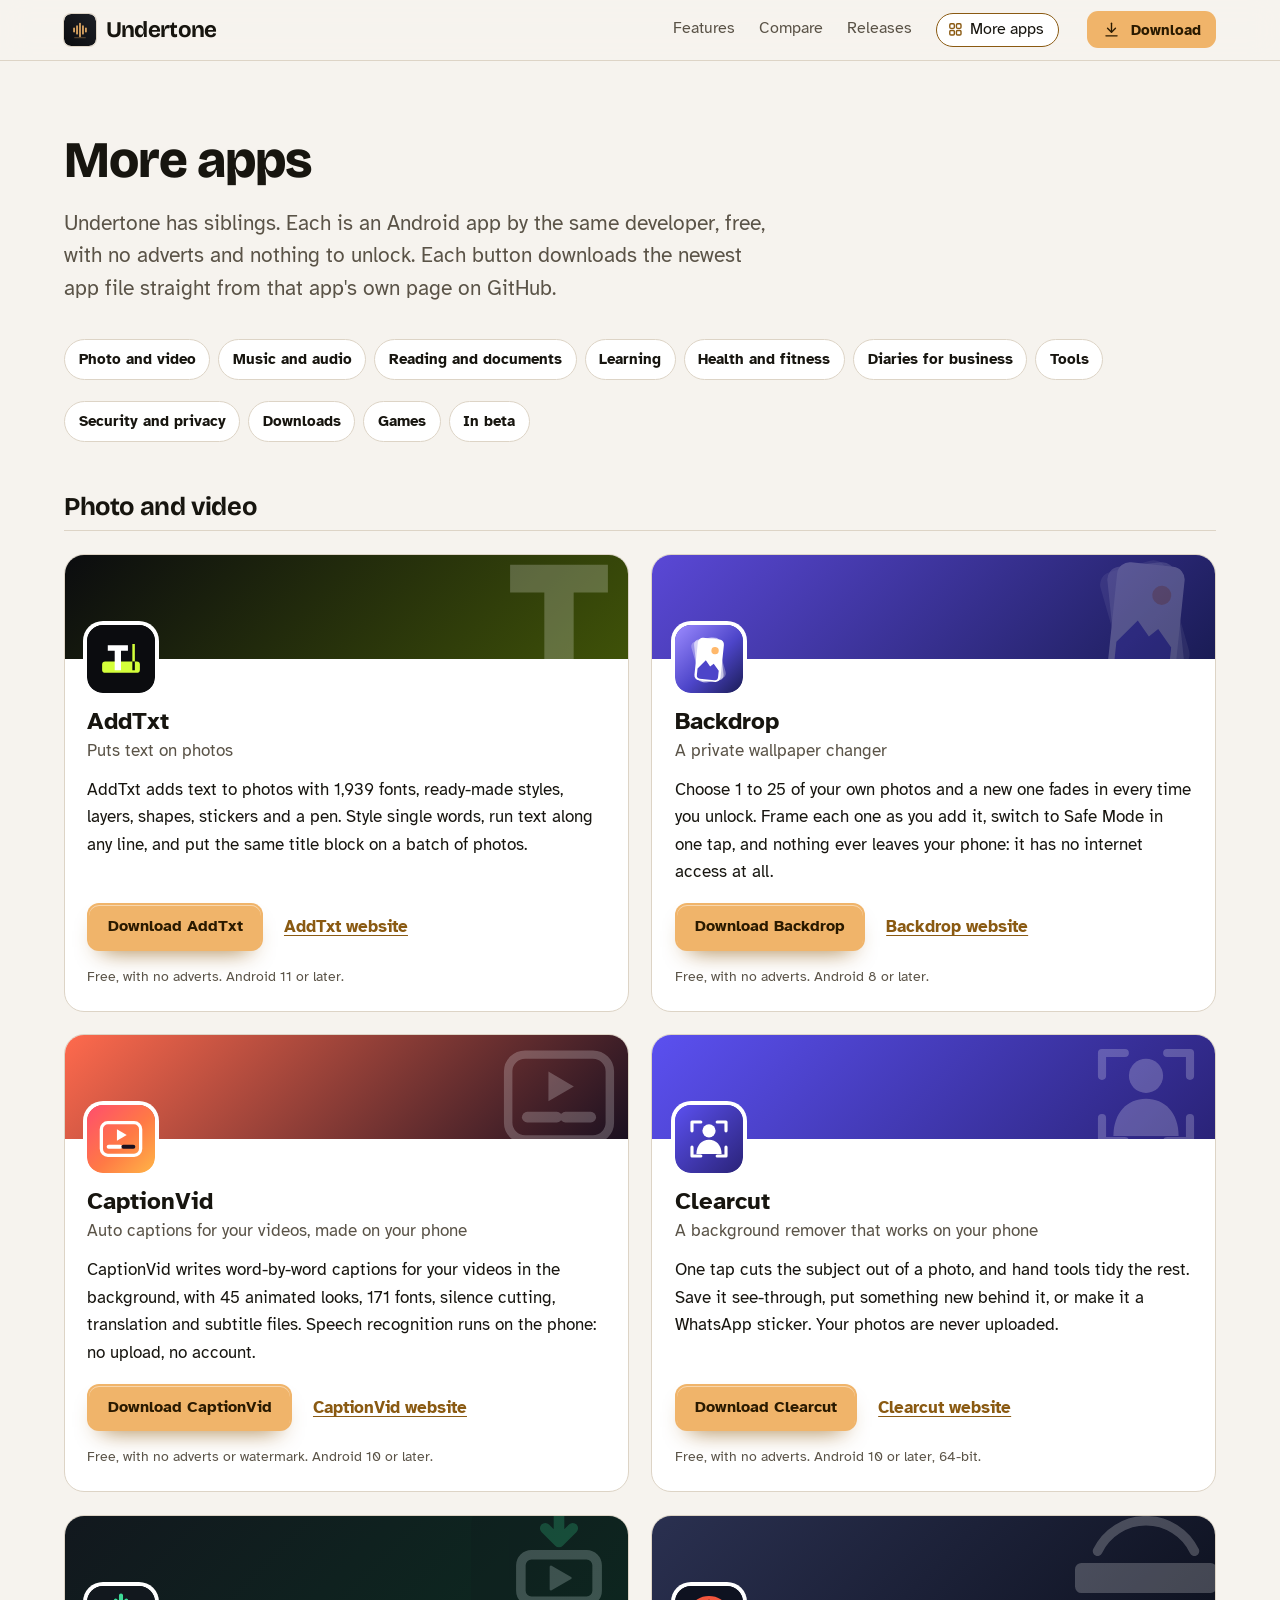
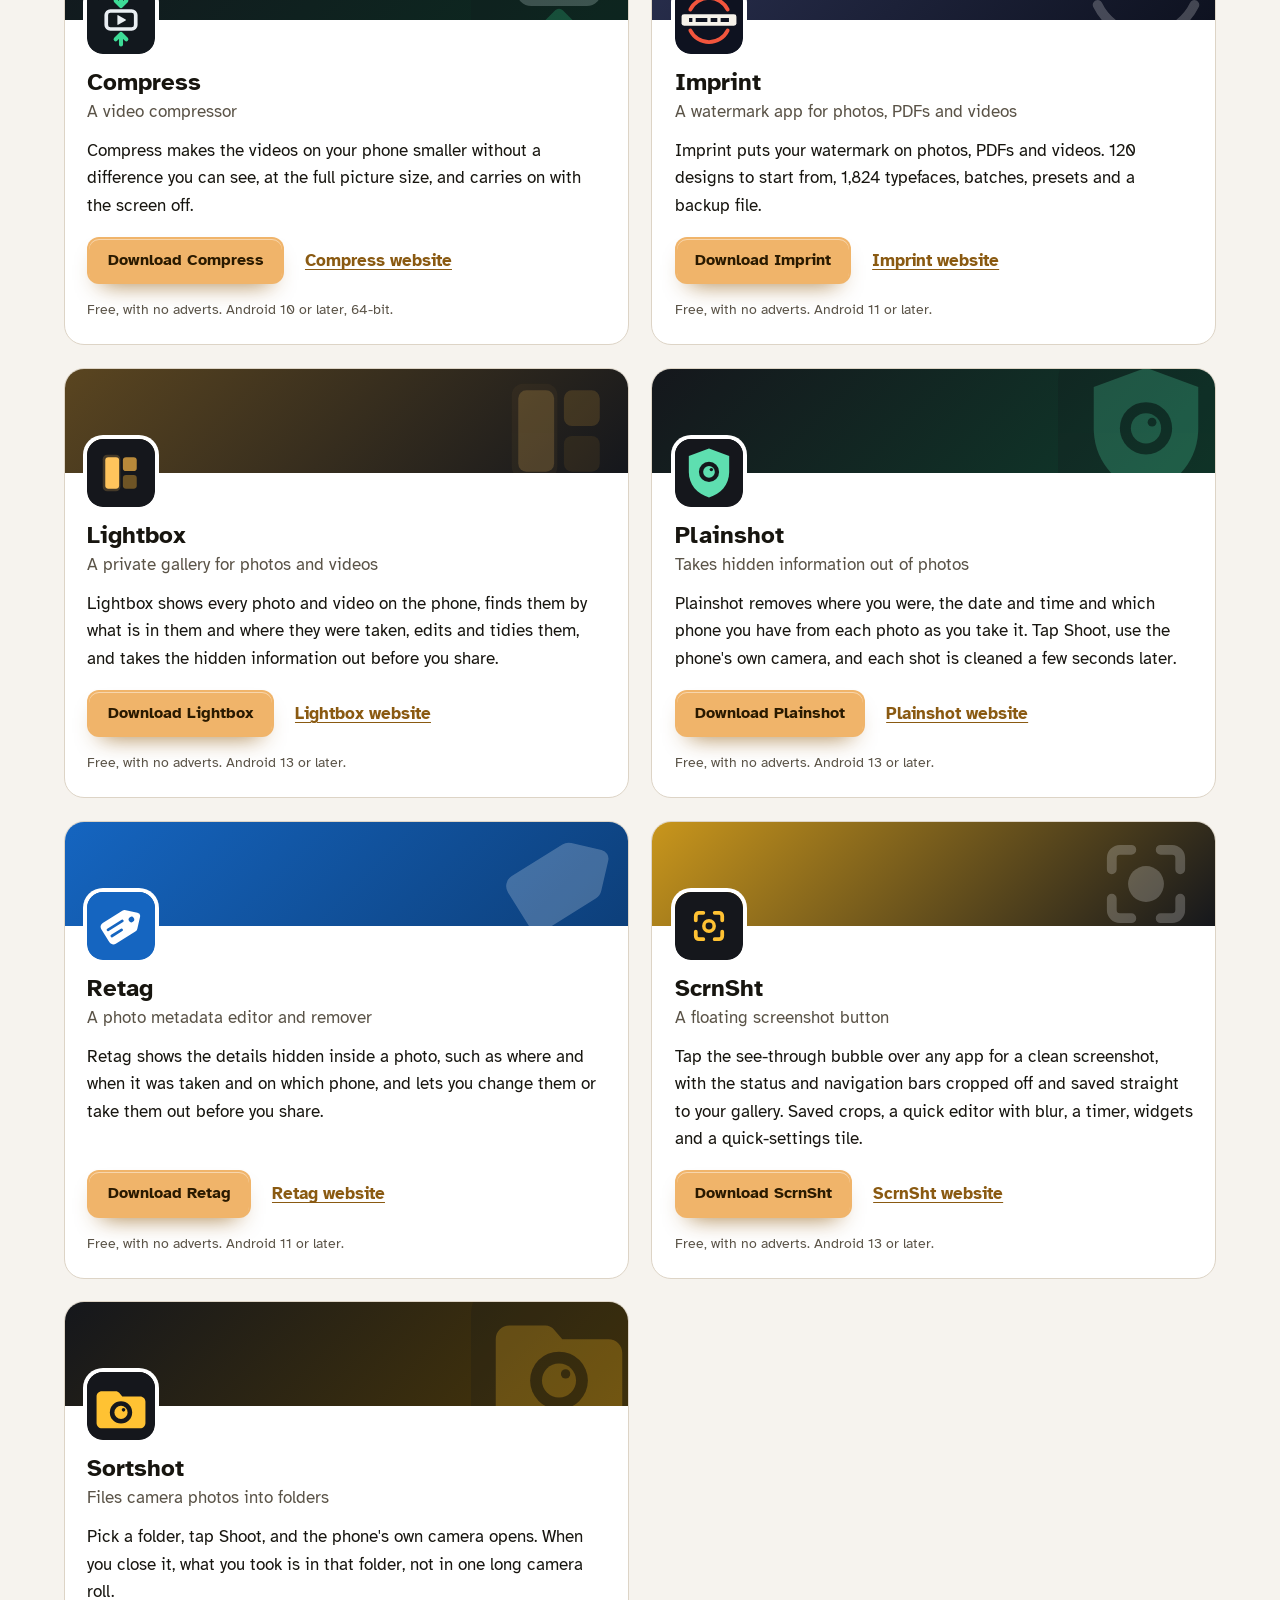
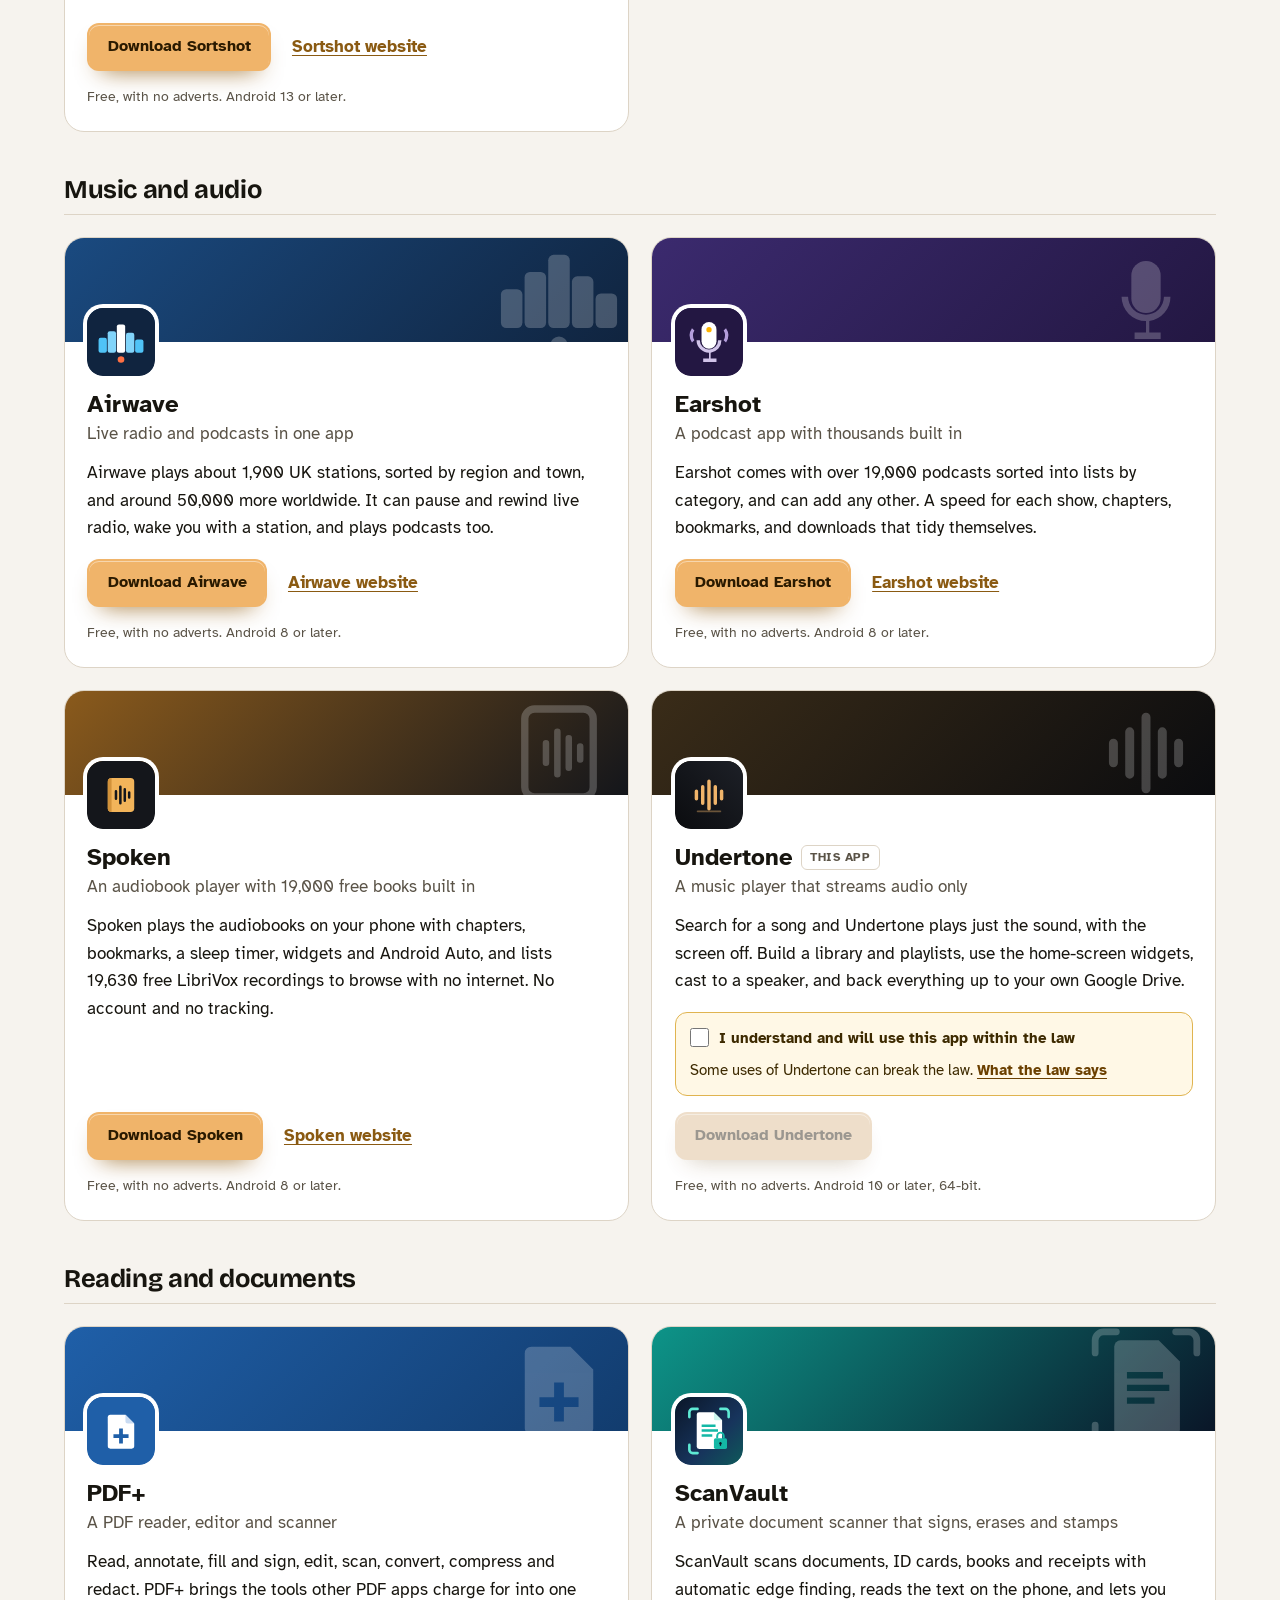
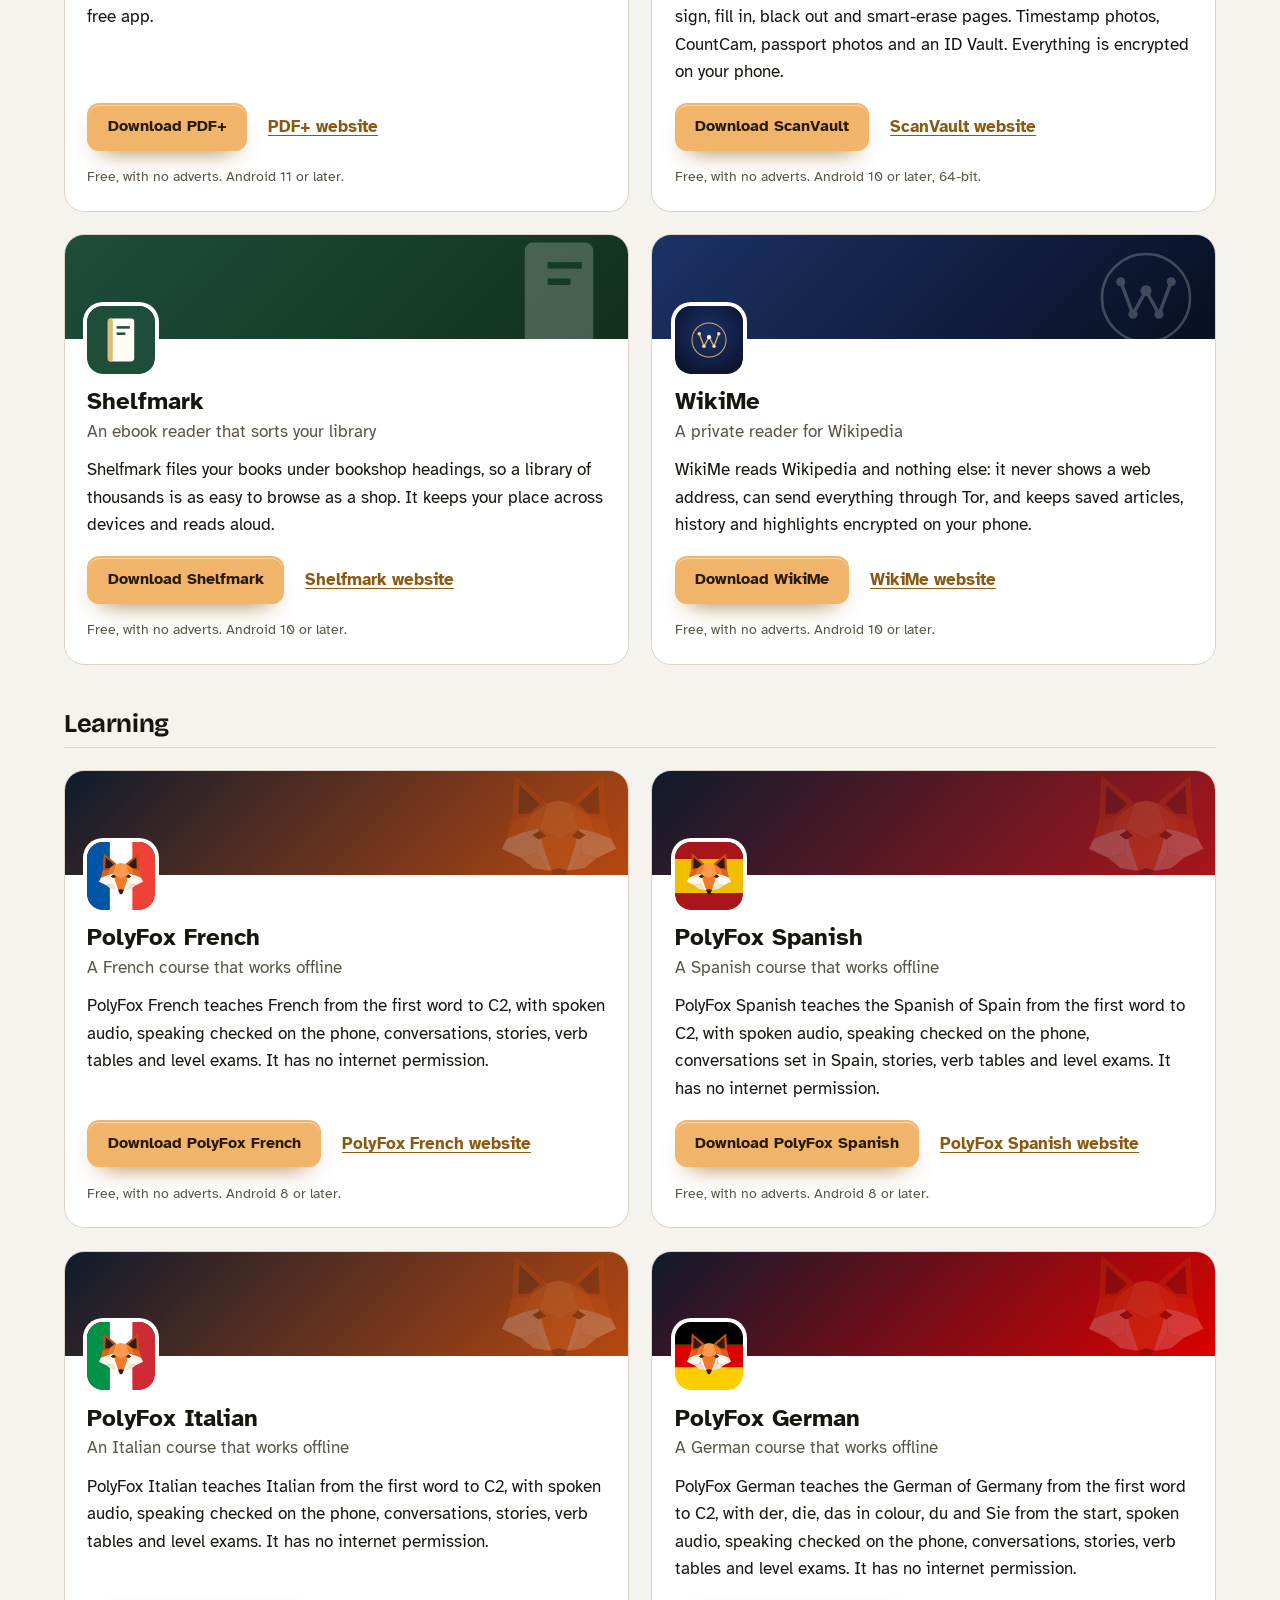
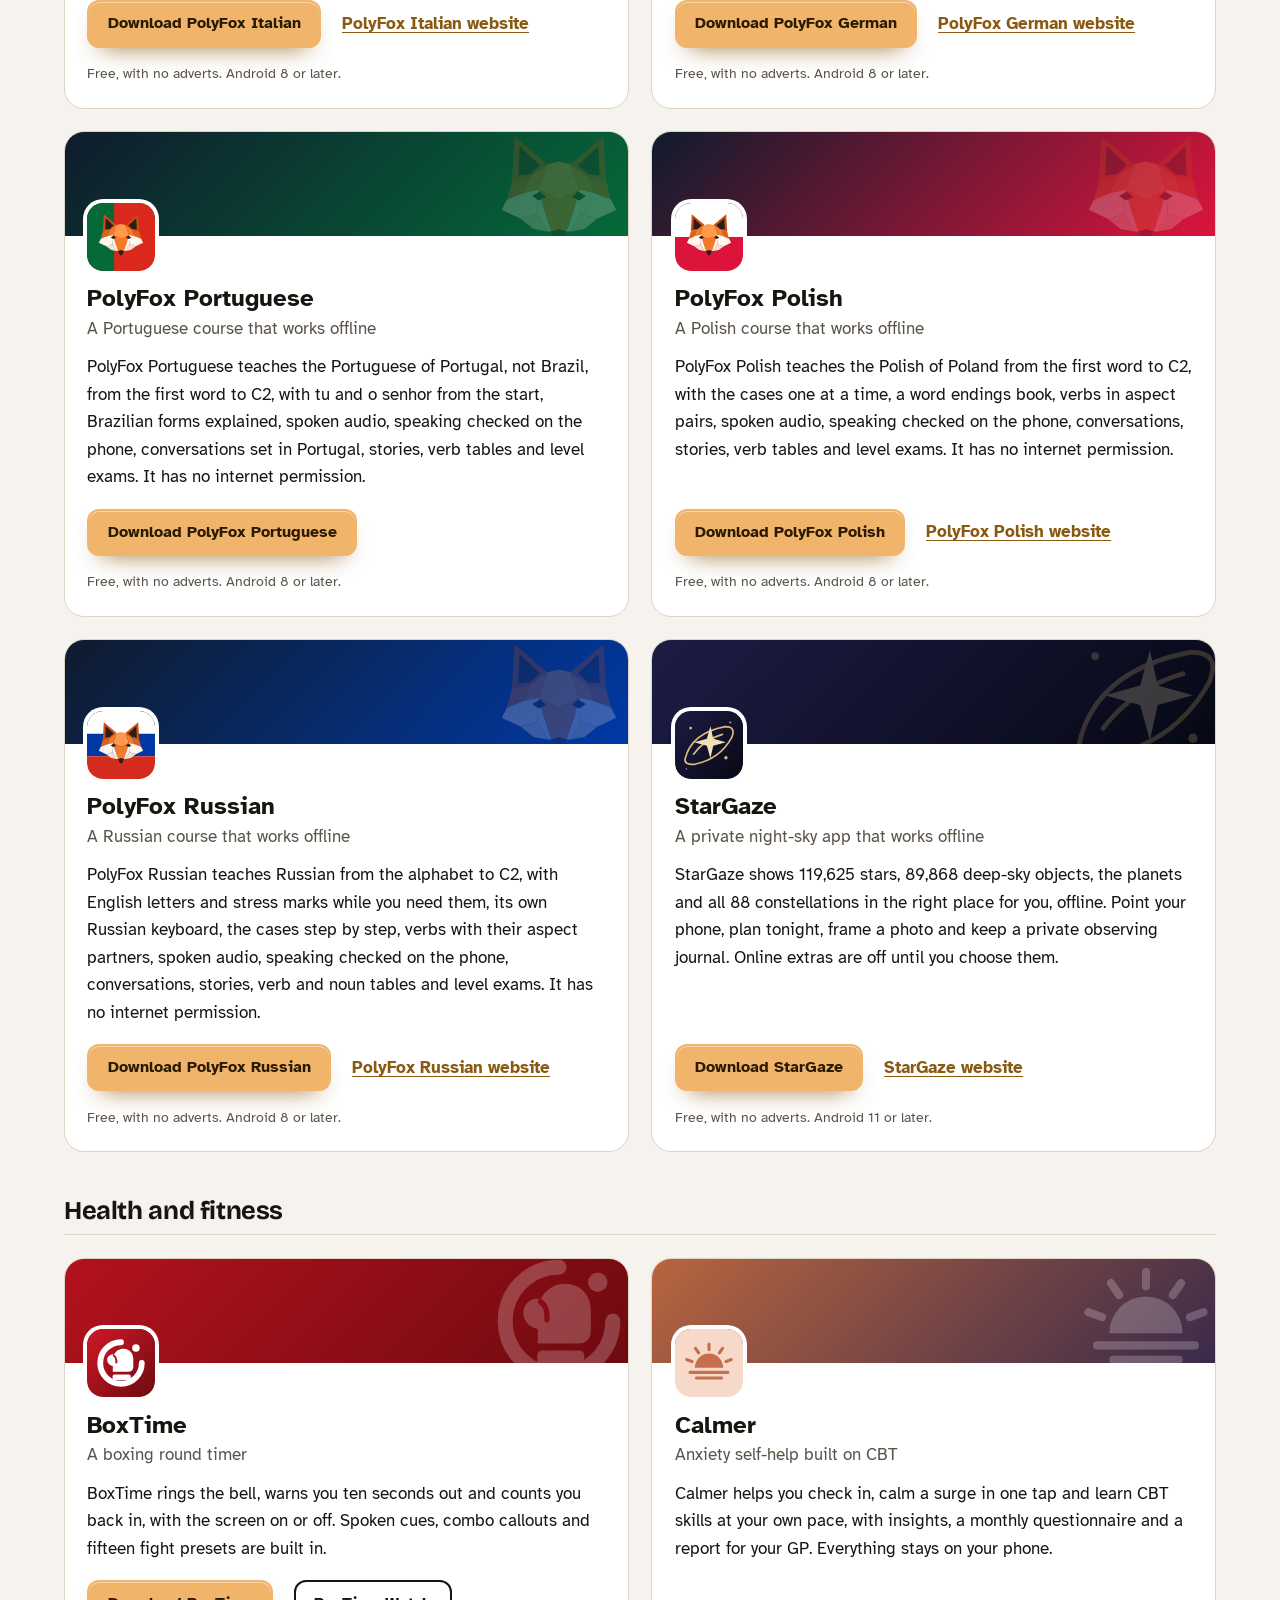
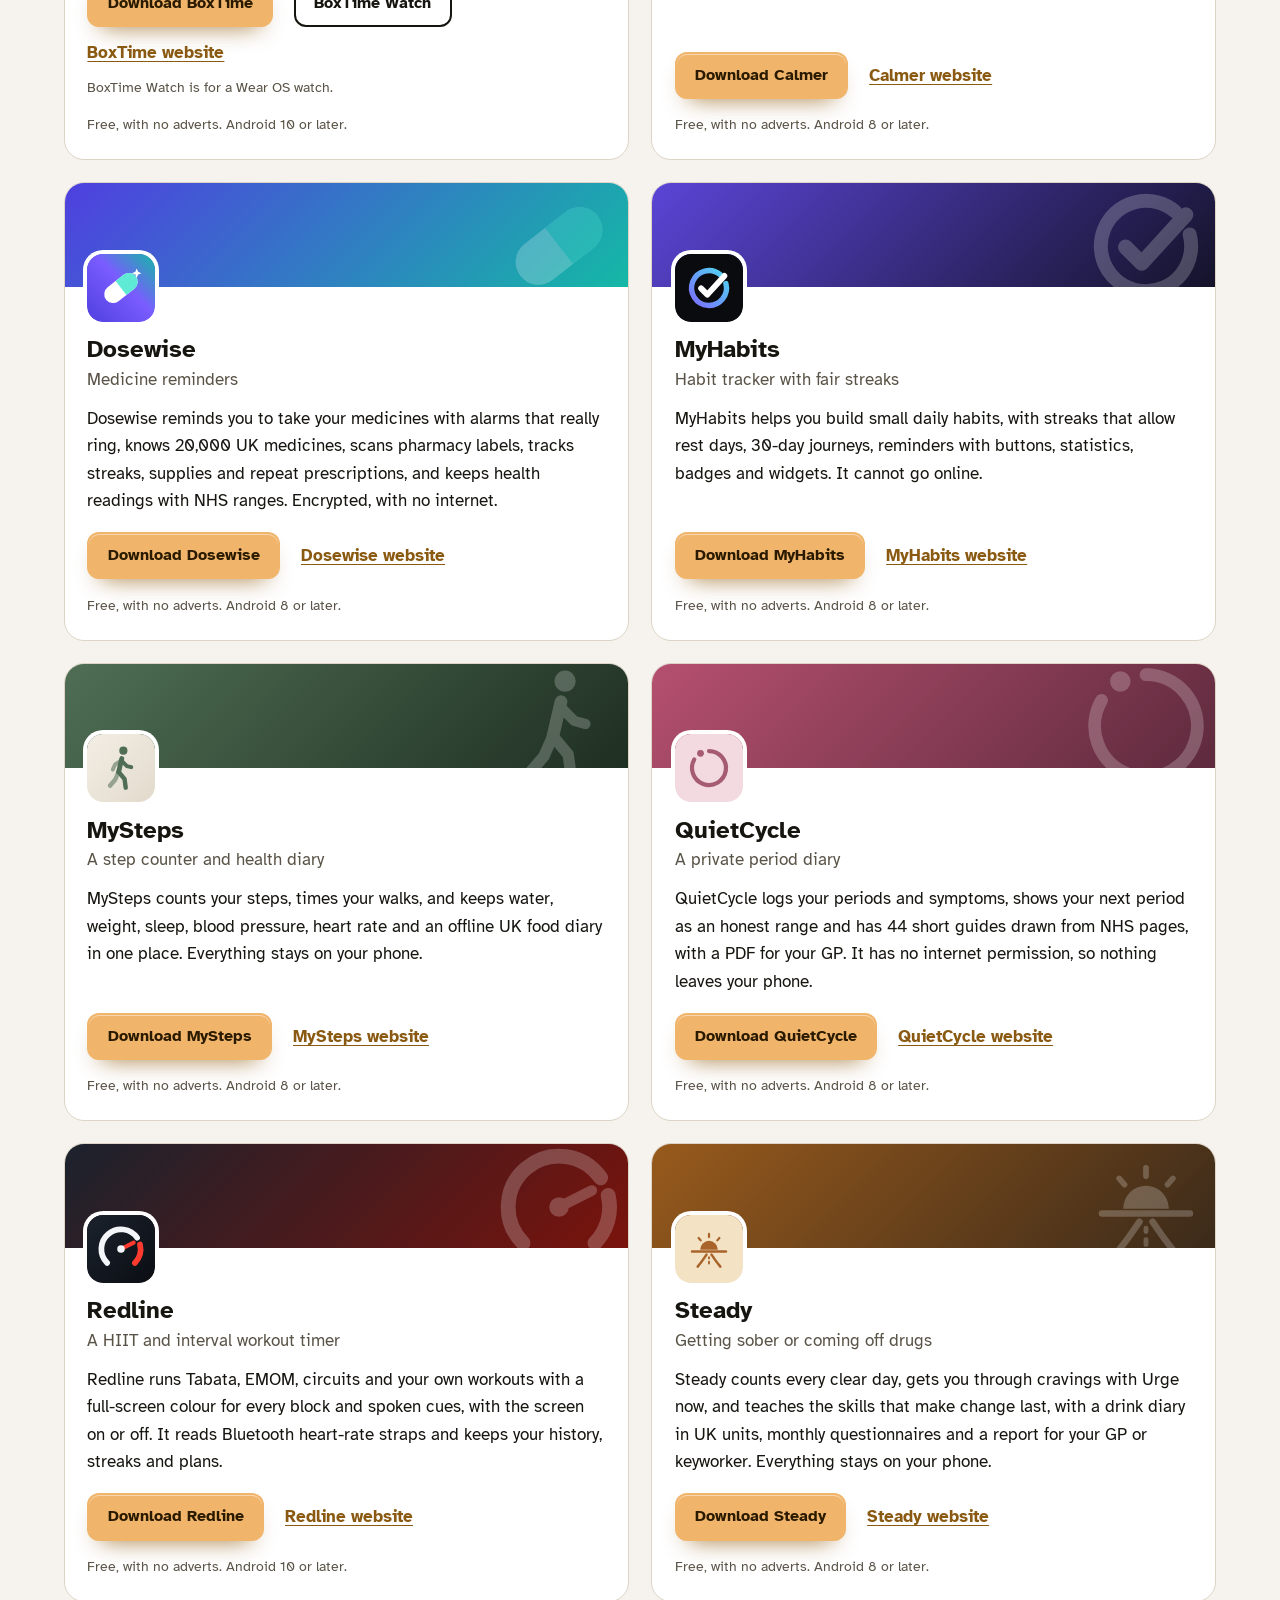
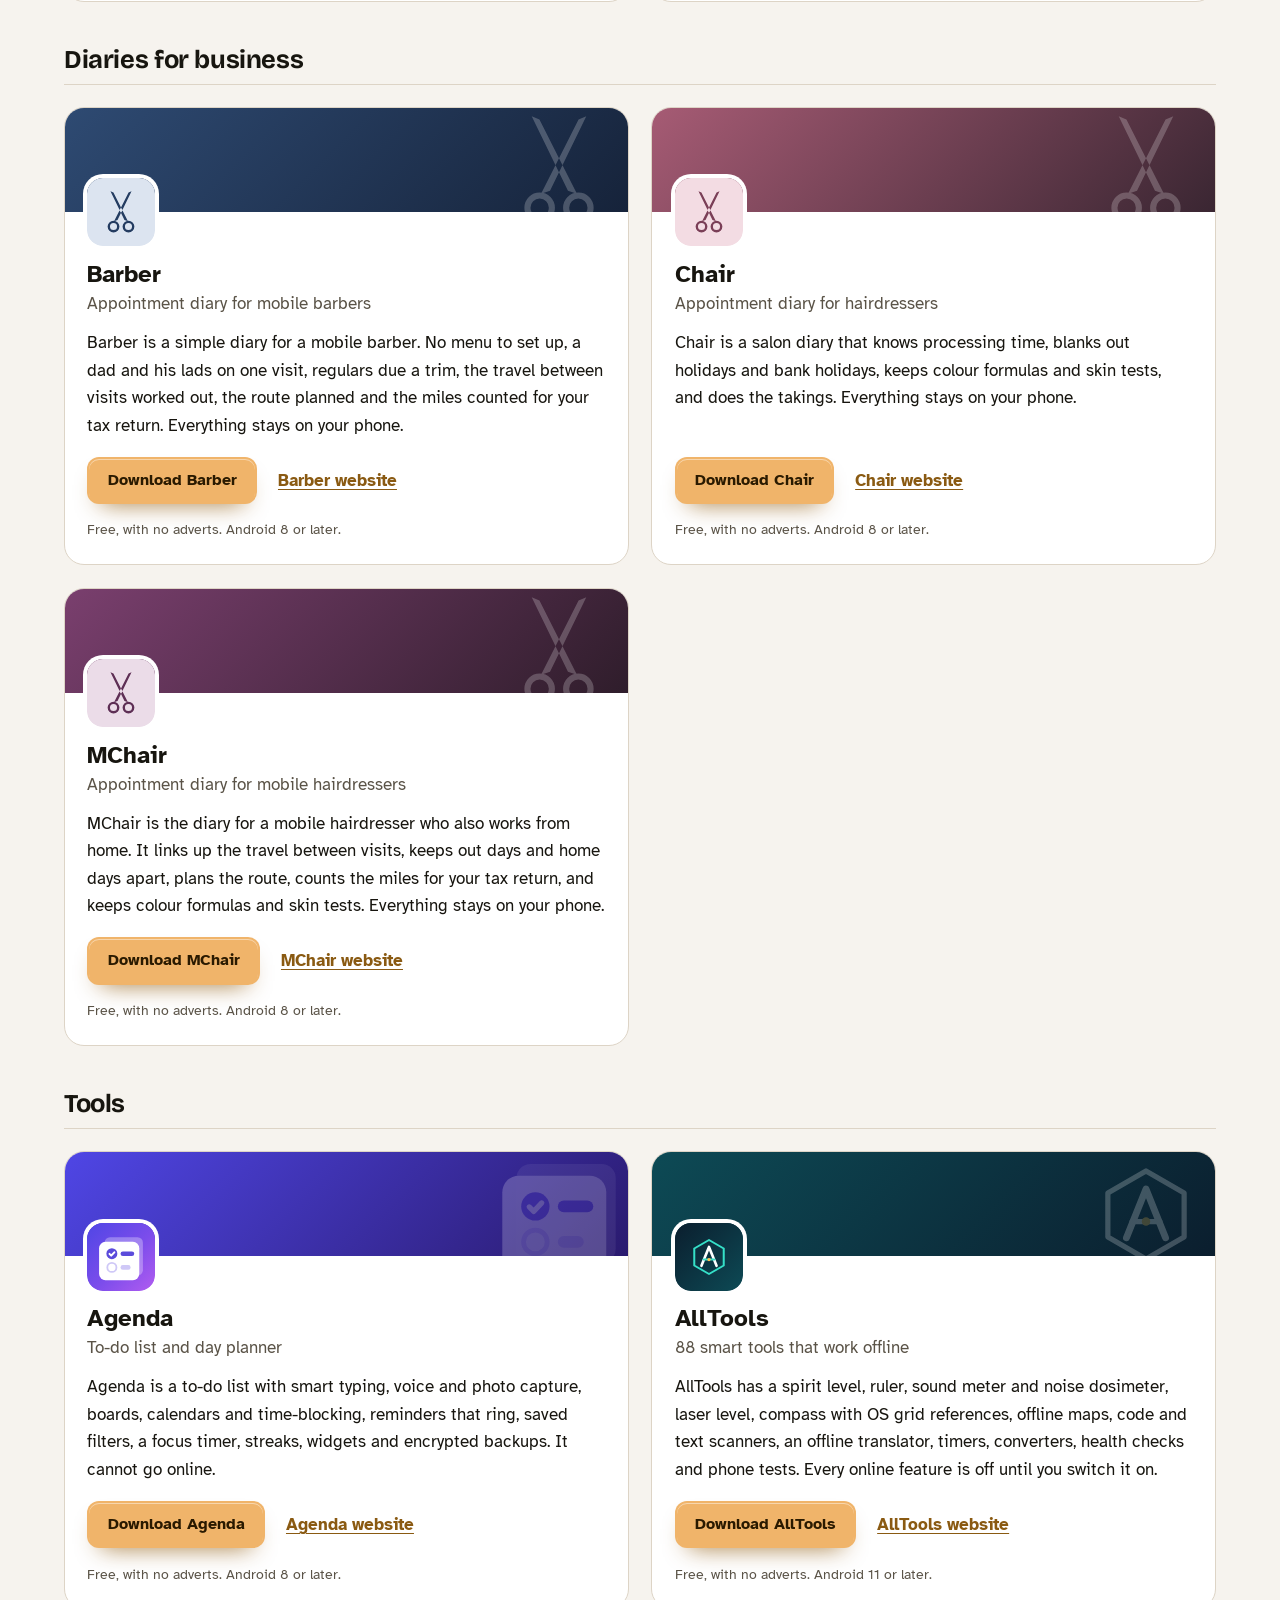
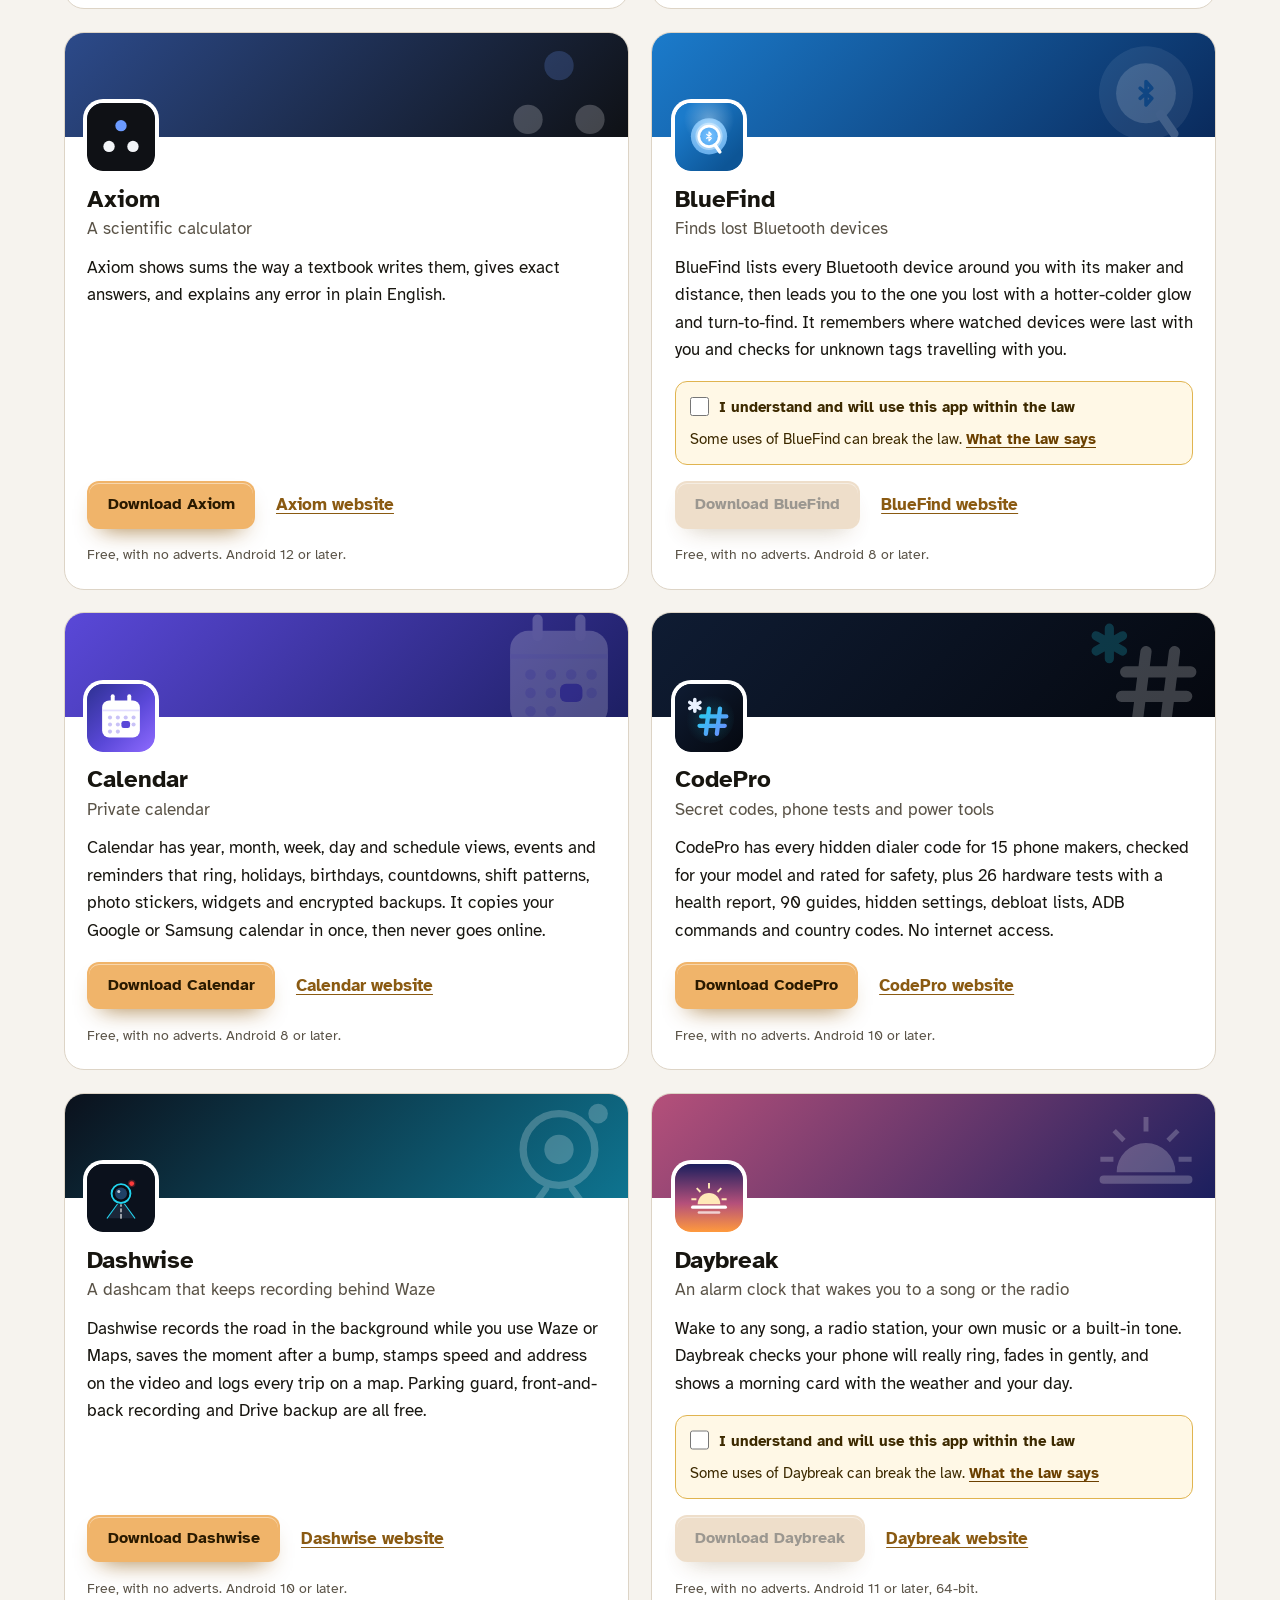
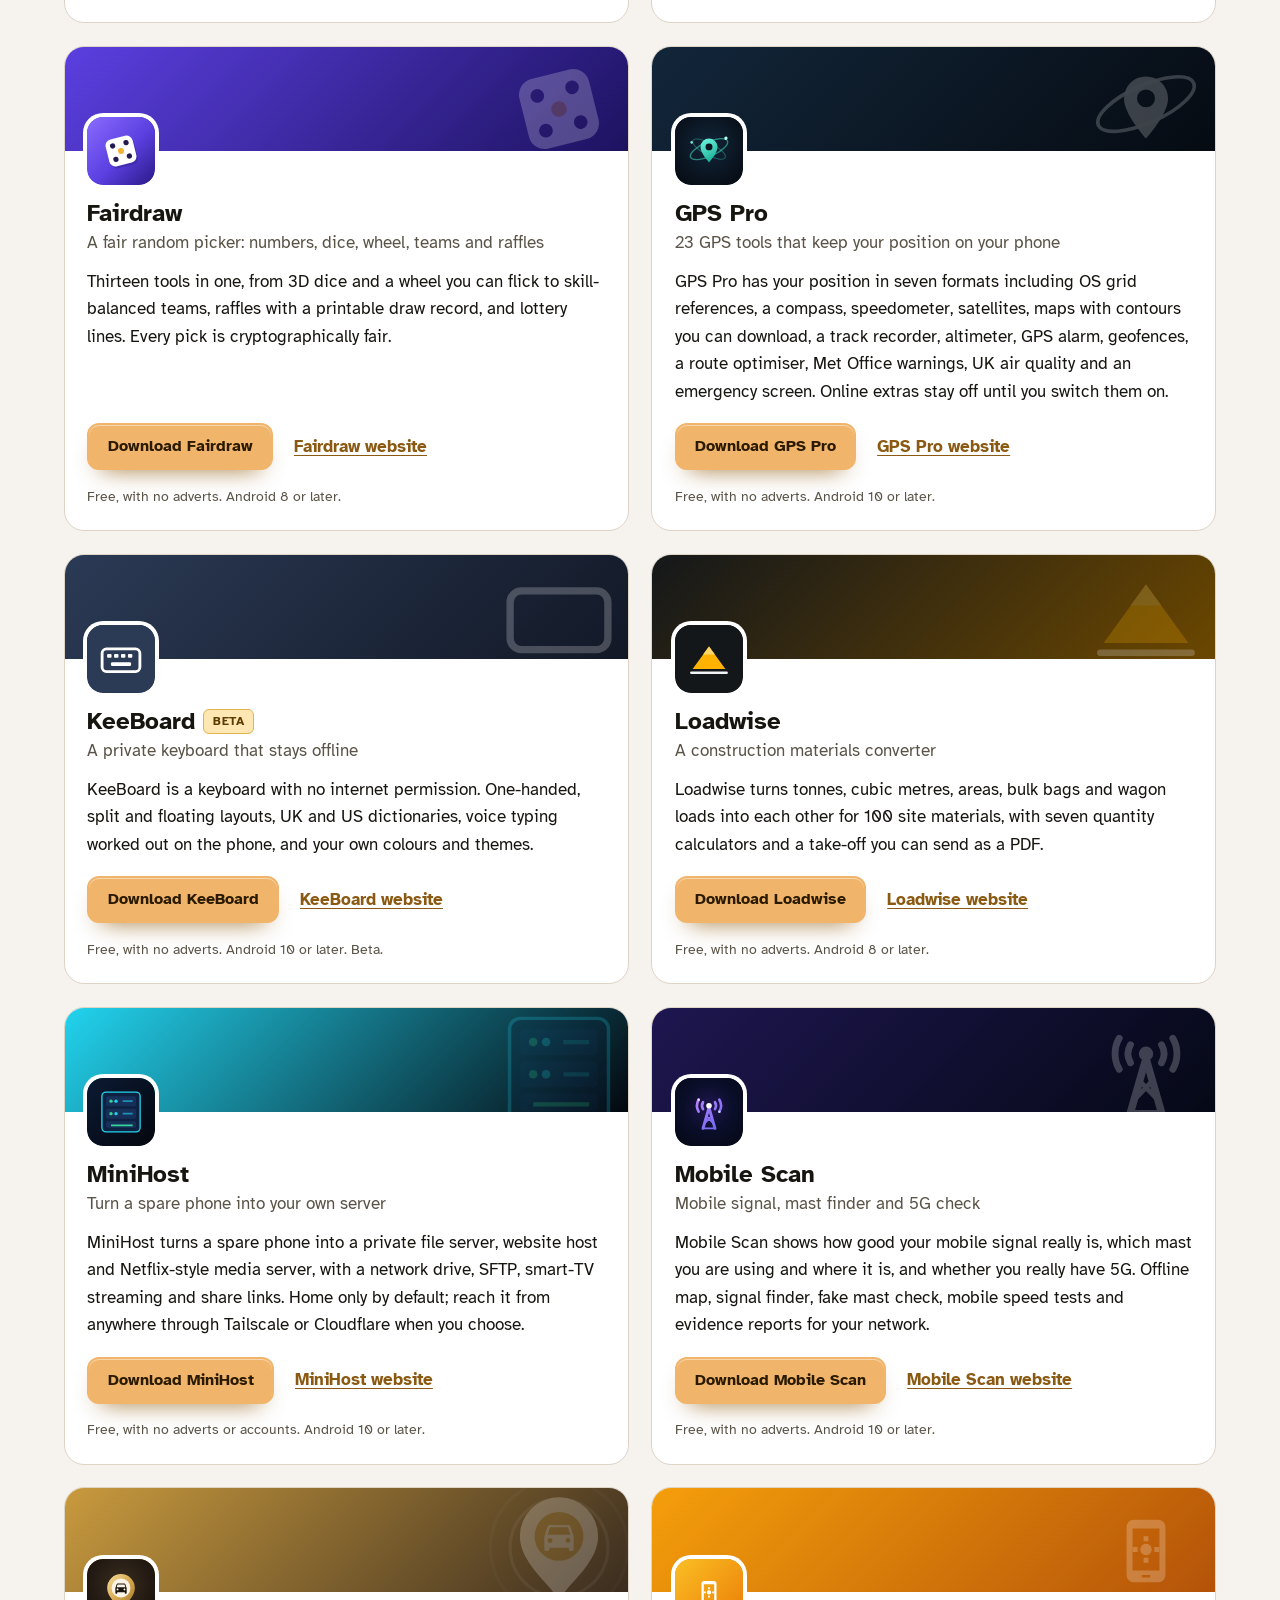
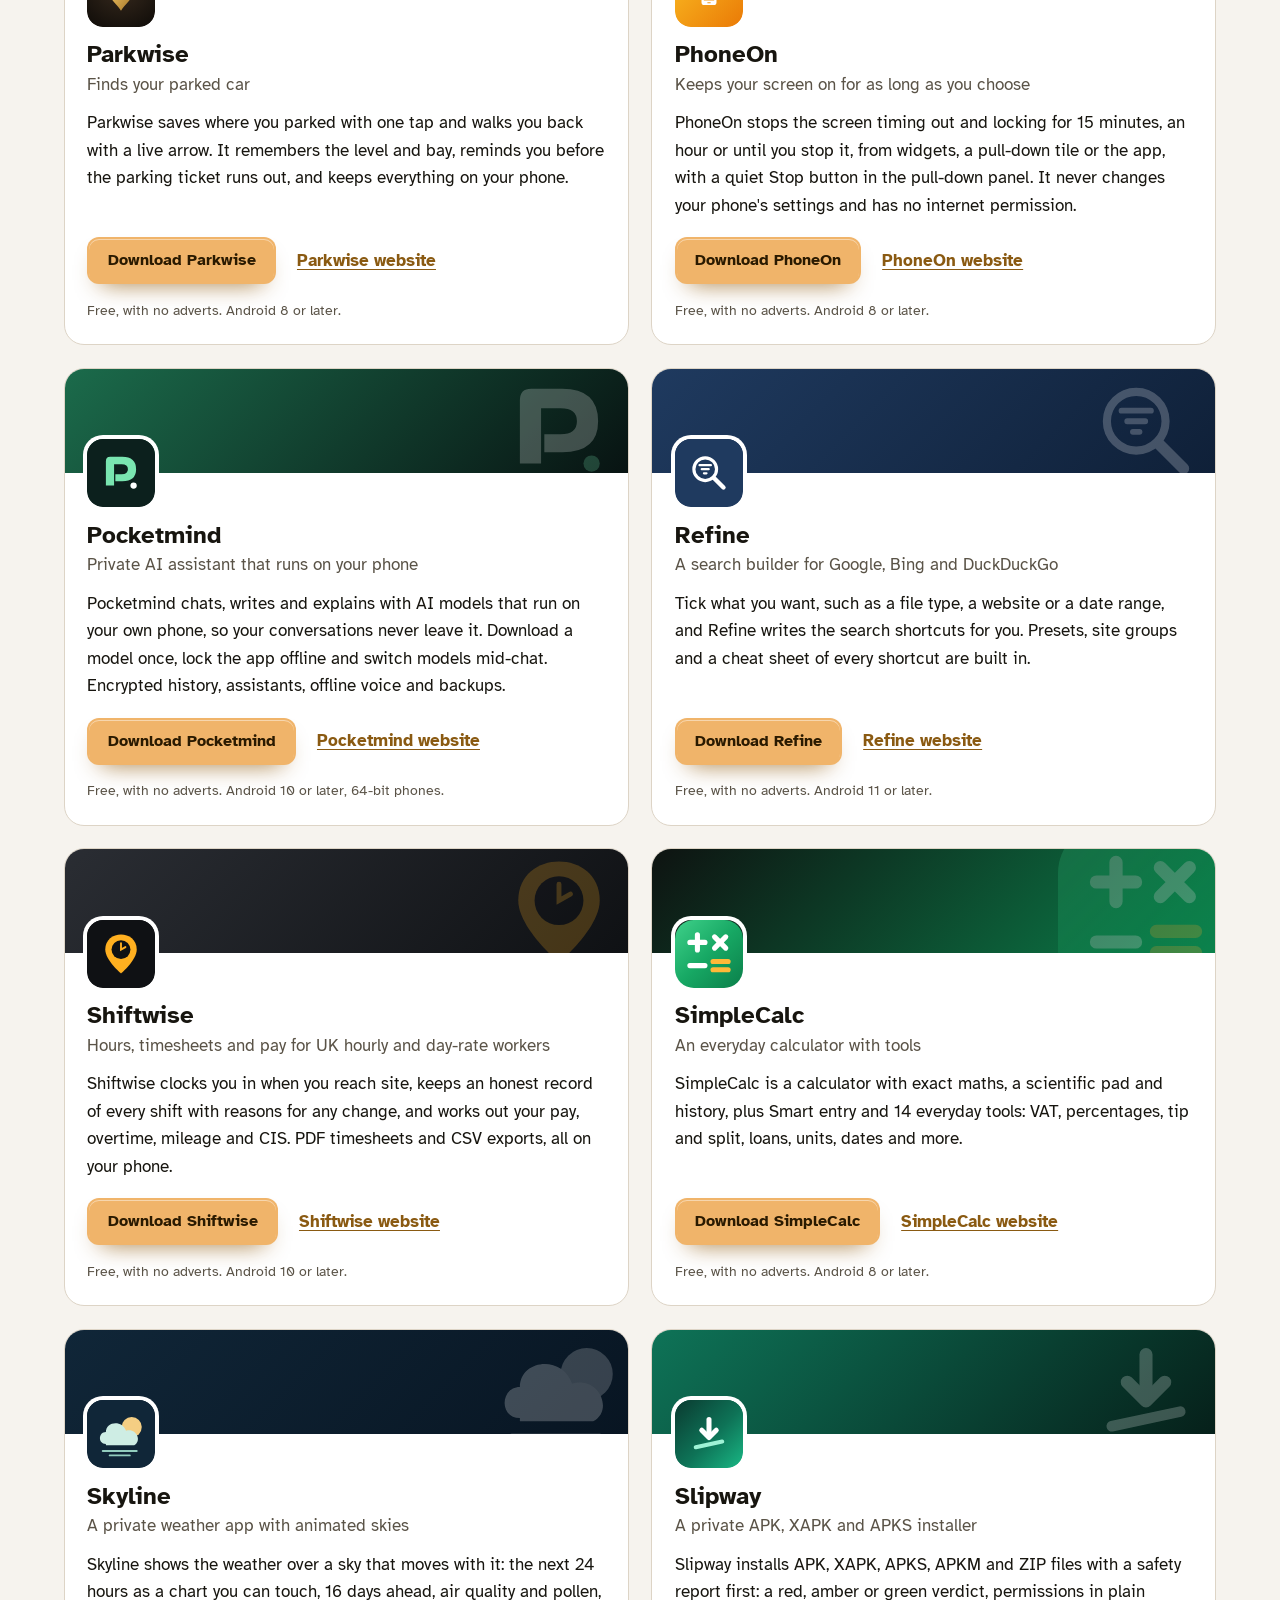
==== commit f2454667: "More apps: add AllTools" ====
--- a/more-apps.html
+++ b/more-apps.html
@@ -4,7 +4,7 @@
 <meta charset="utf-8">
 <meta name="viewport" content="width=device-width, initial-scale=1">
 <title>More free Android apps from the maker of Undertone</title>
-<meta name="description" content="All 93 free Android apps from the maker of Undertone, in one list by category, each with its download and a link to its website.">
+<meta name="description" content="All 94 free Android apps from the maker of Undertone, in one list by category, each with its download and a link to its website.">
 <meta name="author" content="Jonathan Jackson">
 <link rel="canonical" href="https://customgpter.github.io/undertone/more-apps.html">
 <meta name="theme-color" content="#f6f3ee" media="(prefers-color-scheme: light)">
@@ -12,7 +12,7 @@
 <meta property="og:type" content="website">
 <meta property="og:site_name" content="Undertone">
 <meta property="og:title" content="More free Android apps from the maker of Undertone">
-<meta property="og:description" content="All 93 free Android apps from the maker of Undertone, in one list by category, each with its download and a link to its website.">
+<meta property="og:description" content="All 94 free Android apps from the maker of Undertone, in one list by category, each with its download and a link to its website.">
 <meta property="og:url" content="https://customgpter.github.io/undertone/more-apps.html">
 <meta property="og:image" content="https://customgpter.github.io/undertone/assets/og.png">
 <meta property="og:image:width" content="1200">
@@ -26,7 +26,7 @@
 <link rel="preload" href="./assets/fonts/atkinson-hyperlegible-latin-400-normal.woff2" as="font" type="font/woff2" crossorigin>
 <link rel="stylesheet" href="./assets/site.css?v=1">
 <link rel="stylesheet" href="./assets/house.css?v=1">
-<script type="application/ld+json">{"@context":"https://schema.org","@type":"ItemList","name":"Apps from the maker of Undertone","url":"https://customgpter.github.io/undertone/more-apps.html","itemListElement":[{"@type":"ListItem","position":1,"name":"AddTxt","url":"https://customgpter.github.io/addtxt/"},{"@type":"ListItem","position":2,"name":"Backdrop","url":"https://customgpter.github.io/backdrop/"},{"@type":"ListItem","position":3,"name":"CaptionVid","url":"https://customgpter.github.io/captionvid/"},{"@type":"ListItem","position":4,"name":"Clearcut","url":"https://customgpter.github.io/clearcut/"},{"@type":"ListItem","position":5,"name":"Compress","url":"https://customgpter.github.io/compress/"},{"@type":"ListItem","position":6,"name":"Imprint","url":"https://customgpter.github.io/imprint/"},{"@type":"ListItem","position":7,"name":"Lightbox","url":"https://customgpter.github.io/lightbox/"},{"@type":"ListItem","position":8,"name":"Plainshot","url":"https://customgpter.github.io/plainshot/"},{"@type":"ListItem","position":9,"name":"Retag","url":"https://customgpter.github.io/retag/"},{"@type":"ListItem","position":10,"name":"ScrnSht","url":"https://customgpter.github.io/scrnsht/"},{"@type":"ListItem","position":11,"name":"Sortshot","url":"https://customgpter.github.io/sortshot/"},{"@type":"ListItem","position":12,"name":"Airwave","url":"https://customgpter.github.io/airwave/"},{"@type":"ListItem","position":13,"name":"Earshot","url":"https://customgpter.github.io/earshot/"},{"@type":"ListItem","position":14,"name":"Spoken","url":"https://customgpter.github.io/spoken/"},{"@type":"ListItem","position":15,"name":"Undertone","url":"https://customgpter.github.io/undertone/"},{"@type":"ListItem","position":16,"name":"PDF+","url":"https://customgpter.github.io/pdfplus/"},{"@type":"ListItem","position":17,"name":"ScanVault","url":"https://customgpter.github.io/scanvault/"},{"@type":"ListItem","position":18,"name":"Shelfmark","url":"https://customgpter.github.io/shelfmark/"},{"@type":"ListItem","position":19,"name":"WikiMe","url":"https://customgpter.github.io/wikime/"},{"@type":"ListItem","position":20,"name":"PolyFox French","url":"https://customgpter.github.io/polyfox/"},{"@type":"ListItem","position":21,"name":"PolyFox German","url":"https://customgpter.github.io/polyfox-german/"},{"@type":"ListItem","position":22,"name":"PolyFox Polish","url":"https://customgpter.github.io/polyfox-polish/"},{"@type":"ListItem","position":23,"name":"PolyFox Russian","url":"https://customgpter.github.io/polyfox-russian/"},{"@type":"ListItem","position":24,"name":"StarGaze","url":"https://customgpter.github.io/stargaze/"},{"@type":"ListItem","position":25,"name":"BoxTime","url":"https://customgpter.github.io/boxtime/"},{"@type":"ListItem","position":26,"name":"Calmer","url":"https://customgpter.github.io/calmer/"},{"@type":"ListItem","position":27,"name":"Dosewise","url":"https://customgpter.github.io/dosewise/"},{"@type":"ListItem","position":28,"name":"MyHabits","url":"https://customgpter.github.io/myhabits/"},{"@type":"ListItem","position":29,"name":"MySteps","url":"https://customgpter.github.io/mysteps/"},{"@type":"ListItem","position":30,"name":"QuietCycle","url":"https://customgpter.github.io/quietcycle/"},{"@type":"ListItem","position":31,"name":"Redline","url":"https://customgpter.github.io/redline/"},{"@type":"ListItem","position":32,"name":"Steady","url":"https://customgpter.github.io/steady/"},{"@type":"ListItem","position":33,"name":"Barber","url":"https://customgpter.github.io/barber/"},{"@type":"ListItem","position":34,"name":"Chair","url":"https://customgpter.github.io/chair/"},{"@type":"ListItem","position":35,"name":"MChair","url":"https://customgpter.github.io/mchair/"},{"@type":"ListItem","position":36,"name":"Agenda","url":"https://customgpter.github.io/agenda/"},{"@type":"ListItem","position":37,"name":"Axiom","url":"https://customgpter.github.io/axiom/"},{"@type":"ListItem","position":38,"name":"BlueFind","url":"https://customgpter.github.io/bluefind/"},{"@type":"ListItem","position":39,"name":"Calendar","url":"https://customgpter.github.io/calendar/"},{"@type":"ListItem","position":40,"name":"CodePro","url":"https://customgpter.github.io/codepro/"},{"@type":"ListItem","position":41,"name":"Dashwise","url":"https://customgpter.github.io/dashwise/"},{"@type":"ListItem","position":42,"name":"Daybreak","url":"https://customgpter.github.io/daybreak/"},{"@type":"ListItem","position":43,"name":"Fairdraw","url":"https://customgpter.github.io/fairdraw/"},{"@type":"ListItem","position":44,"name":"GPS Pro","url":"https://customgpter.github.io/gpspro/"},{"@type":"ListItem","position":45,"name":"KeeBoard","url":"https://customgpter.github.io/keeboard/"},{"@type":"ListItem","position":46,"name":"Loadwise","url":"https://customgpter.github.io/loadwise/"},{"@type":"ListItem","position":47,"name":"MiniHost","url":"https://customgpter.github.io/minihost/"},{"@type":"ListItem","position":48,"name":"Mobile Scan","url":"https://customgpter.github.io/mobilescan/"},{"@type":"ListItem","position":49,"name":"Parkwise","url":"https://customgpter.github.io/parkwise/"},{"@type":"ListItem","position":50,"name":"Pocketmind","url":"https://customgpter.github.io/pocketmind/"},{"@type":"ListItem","position":51,"name":"Refine","url":"https://customgpter.github.io/refine/"},{"@type":"ListItem","position":52,"name":"Shiftwise","url":"https://customgpter.github.io/shiftwise/"},{"@type":"ListItem","position":53,"name":"SimpleCalc","url":"https://customgpter.github.io/simplecalc/"},{"@type":"ListItem","position":54,"name":"Skyline","url":"https://customgpter.github.io/skyline/"},{"@type":"ListItem","position":55,"name":"Slipway","url":"https://customgpter.github.io/slipway/"},{"@type":"ListItem","position":56,"name":"Tagger","url":"https://customgpter.github.io/tagger/"},{"@type":"ListItem","position":57,"name":"TotalClean","url":"https://customgpter.github.io/totalclean/"},{"@type":"ListItem","position":58,"name":"TVLink","url":"https://customgpter.github.io/tvlink/"},{"@type":"ListItem","position":59,"name":"Unbox","url":"https://customgpter.github.io/unbox/"},{"@type":"ListItem","position":60,"name":"WhatsKeep","url":"https://customgpter.github.io/whatskeep/"},{"@type":"ListItem","position":61,"name":"WiFi Scan","url":"https://customgpter.github.io/wifiscan/"},{"@type":"ListItem","position":62,"name":"Auditly","url":"https://customgpter.github.io/auditly/"},{"@type":"ListItem","position":63,"name":"Backchannel","url":"https://customgpter.github.io/backchannel/"},{"@type":"ListItem","position":64,"name":"ENotes","url":"https://customgpter.github.io/enotes/"},{"@type":"ListItem","position":65,"name":"FindMe","url":"https://customgpter.github.io/findme/"},{"@type":"ListItem","position":66,"name":"iLock","url":"https://customgpter.github.io/ilock/"},{"@type":"ListItem","position":67,"name":"ImSafe","url":"https://customgpter.github.io/imsafe/"},{"@type":"ListItem","position":68,"name":"IShred","url":"https://customgpter.github.io/ishred/"},{"@type":"ListItem","position":69,"name":"LockBox","url":"https://customgpter.github.io/lockbox/"},{"@type":"ListItem","position":70,"name":"PassVault","url":"https://customgpter.github.io/passvault/"},{"@type":"ListItem","position":71,"name":"SpyFind","url":"https://customgpter.github.io/spyfind/"},{"@type":"ListItem","position":72,"name":"TextWipe","url":"https://customgpter.github.io/textwipe/"},{"@type":"ListItem","position":73,"name":"Tracewire","url":"https://customgpter.github.io/tracewire/"},{"@type":"ListItem","position":74,"name":"Vigil","url":"https://customgpter.github.io/vigil/"},{"@type":"ListItem","position":75,"name":"Grab","url":"https://customgpter.github.io/grab/"},{"@type":"ListItem","position":76,"name":"Swarm","url":"https://customgpter.github.io/swarm/"},{"@type":"ListItem","position":77,"name":"Plane Games","url":"https://customgpter.github.io/plane-games/"},{"@type":"ListItem","position":78,"name":"Ninefold","url":"https://customgpter.github.io/ninefold/"},{"@type":"ListItem","position":79,"name":"Cubewise","url":"https://customgpter.github.io/cubewise/"},{"@type":"ListItem","position":80,"name":"Tilewise","url":"https://customgpter.github.io/tilewise/"},{"@type":"ListItem","position":81,"name":"Letterwise","url":"https://customgpter.github.io/letterwise/"},{"@type":"ListItem","position":82,"name":"Kingside","url":"https://customgpter.github.io/kingside/"},{"@type":"ListItem","position":83,"name":"Deckhand","url":"https://customgpter.github.io/deckhand/"},{"@type":"ListItem","position":84,"name":"SNESForge","url":"https://customgpter.github.io/snesforge/"},{"@type":"ListItem","position":85,"name":"Fame Boy","url":"https://customgpter.github.io/fameboy/"},{"@type":"ListItem","position":86,"name":"PSPPro","url":"https://customgpter.github.io/psppro/"},{"@type":"ListItem","position":87,"name":"MegaGen","url":"https://customgpter.github.io/megagen/"},{"@type":"ListItem","position":88,"name":"QVR","url":"https://customgpter.github.io/qvr/"},{"@type":"ListItem","position":89,"name":"QVR Watch","url":"https://customgpter.github.io/qvr-watch/"},{"@type":"ListItem","position":90,"name":"QVRLite","url":"https://customgpter.github.io/qvrlite/"},{"@type":"ListItem","position":91,"name":"Onionz","url":"https://customgpter.github.io/onionz/"},{"@type":"ListItem","position":92,"name":"OnionzWeb","url":"https://customgpter.github.io/onionzweb/"}]}</script>
+<script type="application/ld+json">{"@context":"https://schema.org","@type":"ItemList","name":"Apps from the maker of Undertone","url":"https://customgpter.github.io/undertone/more-apps.html","itemListElement":[{"@type":"ListItem","position":1,"name":"AddTxt","url":"https://customgpter.github.io/addtxt/"},{"@type":"ListItem","position":2,"name":"Backdrop","url":"https://customgpter.github.io/backdrop/"},{"@type":"ListItem","position":3,"name":"CaptionVid","url":"https://customgpter.github.io/captionvid/"},{"@type":"ListItem","position":4,"name":"Clearcut","url":"https://customgpter.github.io/clearcut/"},{"@type":"ListItem","position":5,"name":"Compress","url":"https://customgpter.github.io/compress/"},{"@type":"ListItem","position":6,"name":"Imprint","url":"https://customgpter.github.io/imprint/"},{"@type":"ListItem","position":7,"name":"Lightbox","url":"https://customgpter.github.io/lightbox/"},{"@type":"ListItem","position":8,"name":"Plainshot","url":"https://customgpter.github.io/plainshot/"},{"@type":"ListItem","position":9,"name":"Retag","url":"https://customgpter.github.io/retag/"},{"@type":"ListItem","position":10,"name":"ScrnSht","url":"https://customgpter.github.io/scrnsht/"},{"@type":"ListItem","position":11,"name":"Sortshot","url":"https://customgpter.github.io/sortshot/"},{"@type":"ListItem","position":12,"name":"Airwave","url":"https://customgpter.github.io/airwave/"},{"@type":"ListItem","position":13,"name":"Earshot","url":"https://customgpter.github.io/earshot/"},{"@type":"ListItem","position":14,"name":"Spoken","url":"https://customgpter.github.io/spoken/"},{"@type":"ListItem","position":15,"name":"Undertone","url":"https://customgpter.github.io/undertone/"},{"@type":"ListItem","position":16,"name":"PDF+","url":"https://customgpter.github.io/pdfplus/"},{"@type":"ListItem","position":17,"name":"ScanVault","url":"https://customgpter.github.io/scanvault/"},{"@type":"ListItem","position":18,"name":"Shelfmark","url":"https://customgpter.github.io/shelfmark/"},{"@type":"ListItem","position":19,"name":"WikiMe","url":"https://customgpter.github.io/wikime/"},{"@type":"ListItem","position":20,"name":"PolyFox French","url":"https://customgpter.github.io/polyfox/"},{"@type":"ListItem","position":21,"name":"PolyFox German","url":"https://customgpter.github.io/polyfox-german/"},{"@type":"ListItem","position":22,"name":"PolyFox Polish","url":"https://customgpter.github.io/polyfox-polish/"},{"@type":"ListItem","position":23,"name":"PolyFox Russian","url":"https://customgpter.github.io/polyfox-russian/"},{"@type":"ListItem","position":24,"name":"StarGaze","url":"https://customgpter.github.io/stargaze/"},{"@type":"ListItem","position":25,"name":"BoxTime","url":"https://customgpter.github.io/boxtime/"},{"@type":"ListItem","position":26,"name":"Calmer","url":"https://customgpter.github.io/calmer/"},{"@type":"ListItem","position":27,"name":"Dosewise","url":"https://customgpter.github.io/dosewise/"},{"@type":"ListItem","position":28,"name":"MyHabits","url":"https://customgpter.github.io/myhabits/"},{"@type":"ListItem","position":29,"name":"MySteps","url":"https://customgpter.github.io/mysteps/"},{"@type":"ListItem","position":30,"name":"QuietCycle","url":"https://customgpter.github.io/quietcycle/"},{"@type":"ListItem","position":31,"name":"Redline","url":"https://customgpter.github.io/redline/"},{"@type":"ListItem","position":32,"name":"Steady","url":"https://customgpter.github.io/steady/"},{"@type":"ListItem","position":33,"name":"Barber","url":"https://customgpter.github.io/barber/"},{"@type":"ListItem","position":34,"name":"Chair","url":"https://customgpter.github.io/chair/"},{"@type":"ListItem","position":35,"name":"MChair","url":"https://customgpter.github.io/mchair/"},{"@type":"ListItem","position":36,"name":"Agenda","url":"https://customgpter.github.io/agenda/"},{"@type":"ListItem","position":37,"name":"AllTools","url":"https://customgpter.github.io/alltools/"},{"@type":"ListItem","position":38,"name":"Axiom","url":"https://customgpter.github.io/axiom/"},{"@type":"ListItem","position":39,"name":"BlueFind","url":"https://customgpter.github.io/bluefind/"},{"@type":"ListItem","position":40,"name":"Calendar","url":"https://customgpter.github.io/calendar/"},{"@type":"ListItem","position":41,"name":"CodePro","url":"https://customgpter.github.io/codepro/"},{"@type":"ListItem","position":42,"name":"Dashwise","url":"https://customgpter.github.io/dashwise/"},{"@type":"ListItem","position":43,"name":"Daybreak","url":"https://customgpter.github.io/daybreak/"},{"@type":"ListItem","position":44,"name":"Fairdraw","url":"https://customgpter.github.io/fairdraw/"},{"@type":"ListItem","position":45,"name":"GPS Pro","url":"https://customgpter.github.io/gpspro/"},{"@type":"ListItem","position":46,"name":"KeeBoard","url":"https://customgpter.github.io/keeboard/"},{"@type":"ListItem","position":47,"name":"Loadwise","url":"https://customgpter.github.io/loadwise/"},{"@type":"ListItem","position":48,"name":"MiniHost","url":"https://customgpter.github.io/minihost/"},{"@type":"ListItem","position":49,"name":"Mobile Scan","url":"https://customgpter.github.io/mobilescan/"},{"@type":"ListItem","position":50,"name":"Parkwise","url":"https://customgpter.github.io/parkwise/"},{"@type":"ListItem","position":51,"name":"Pocketmind","url":"https://customgpter.github.io/pocketmind/"},{"@type":"ListItem","position":52,"name":"Refine","url":"https://customgpter.github.io/refine/"},{"@type":"ListItem","position":53,"name":"Shiftwise","url":"https://customgpter.github.io/shiftwise/"},{"@type":"ListItem","position":54,"name":"SimpleCalc","url":"https://customgpter.github.io/simplecalc/"},{"@type":"ListItem","position":55,"name":"Skyline","url":"https://customgpter.github.io/skyline/"},{"@type":"ListItem","position":56,"name":"Slipway","url":"https://customgpter.github.io/slipway/"},{"@type":"ListItem","position":57,"name":"Tagger","url":"https://customgpter.github.io/tagger/"},{"@type":"ListItem","position":58,"name":"TotalClean","url":"https://customgpter.github.io/totalclean/"},{"@type":"ListItem","position":59,"name":"TVLink","url":"https://customgpter.github.io/tvlink/"},{"@type":"ListItem","position":60,"name":"Unbox","url":"https://customgpter.github.io/unbox/"},{"@type":"ListItem","position":61,"name":"WhatsKeep","url":"https://customgpter.github.io/whatskeep/"},{"@type":"ListItem","position":62,"name":"WiFi Scan","url":"https://customgpter.github.io/wifiscan/"},{"@type":"ListItem","position":63,"name":"Auditly","url":"https://customgpter.github.io/auditly/"},{"@type":"ListItem","position":64,"name":"Backchannel","url":"https://customgpter.github.io/backchannel/"},{"@type":"ListItem","position":65,"name":"ENotes","url":"https://customgpter.github.io/enotes/"},{"@type":"ListItem","position":66,"name":"FindMe","url":"https://customgpter.github.io/findme/"},{"@type":"ListItem","position":67,"name":"iLock","url":"https://customgpter.github.io/ilock/"},{"@type":"ListItem","position":68,"name":"ImSafe","url":"https://customgpter.github.io/imsafe/"},{"@type":"ListItem","position":69,"name":"IShred","url":"https://customgpter.github.io/ishred/"},{"@type":"ListItem","position":70,"name":"LockBox","url":"https://customgpter.github.io/lockbox/"},{"@type":"ListItem","position":71,"name":"PassVault","url":"https://customgpter.github.io/passvault/"},{"@type":"ListItem","position":72,"name":"SpyFind","url":"https://customgpter.github.io/spyfind/"},{"@type":"ListItem","position":73,"name":"TextWipe","url":"https://customgpter.github.io/textwipe/"},{"@type":"ListItem","position":74,"name":"Tracewire","url":"https://customgpter.github.io/tracewire/"},{"@type":"ListItem","position":75,"name":"Vigil","url":"https://customgpter.github.io/vigil/"},{"@type":"ListItem","position":76,"name":"Grab","url":"https://customgpter.github.io/grab/"},{"@type":"ListItem","position":77,"name":"Swarm","url":"https://customgpter.github.io/swarm/"},{"@type":"ListItem","position":78,"name":"Plane Games","url":"https://customgpter.github.io/plane-games/"},{"@type":"ListItem","position":79,"name":"Ninefold","url":"https://customgpter.github.io/ninefold/"},{"@type":"ListItem","position":80,"name":"Cubewise","url":"https://customgpter.github.io/cubewise/"},{"@type":"ListItem","position":81,"name":"Tilewise","url":"https://customgpter.github.io/tilewise/"},{"@type":"ListItem","position":82,"name":"Letterwise","url":"https://customgpter.github.io/letterwise/"},{"@type":"ListItem","position":83,"name":"Kingside","url":"https://customgpter.github.io/kingside/"},{"@type":"ListItem","position":84,"name":"Deckhand","url":"https://customgpter.github.io/deckhand/"},{"@type":"ListItem","position":85,"name":"SNESForge","url":"https://customgpter.github.io/snesforge/"},{"@type":"ListItem","position":86,"name":"Fame Boy","url":"https://customgpter.github.io/fameboy/"},{"@type":"ListItem","position":87,"name":"PSPPro","url":"https://customgpter.github.io/psppro/"},{"@type":"ListItem","position":88,"name":"MegaGen","url":"https://customgpter.github.io/megagen/"},{"@type":"ListItem","position":89,"name":"QVR","url":"https://customgpter.github.io/qvr/"},{"@type":"ListItem","position":90,"name":"QVR Watch","url":"https://customgpter.github.io/qvr-watch/"},{"@type":"ListItem","position":91,"name":"QVRLite","url":"https://customgpter.github.io/qvrlite/"},{"@type":"ListItem","position":92,"name":"Onionz","url":"https://customgpter.github.io/onionz/"},{"@type":"ListItem","position":93,"name":"OnionzWeb","url":"https://customgpter.github.io/onionzweb/"}]}</script>
 <link rel="stylesheet" href="./assets/apps-list.css?v=1">
 <script src="./assets/apps-list.js?v=1" defer></script>
 </head>
@@ -86,7 +86,7 @@
 <li class="mapp" style="--b:#7a3f6e;--b2:#2f1d2b"><div class="mapp-cover" aria-hidden="true"><svg viewBox="0 0 108 108"><g transform="translate(54 54) scale(1.25) translate(-54 -52)"><path fill="#fff" fill-rule="evenodd" d="M37 70.5a7.5 7.5 0 1 0 15 0a7.5 7.5 0 1 0-15 0zM40 70.5a4.5 4.5 0 1 0 9 0a4.5 4.5 0 1 0-9 0zM56 70.5a7.5 7.5 0 1 0 15 0a7.5 7.5 0 1 0-15 0zM59 70.5a4.5 4.5 0 1 0 9 0a4.5 4.5 0 1 0-9 0z"/><path fill="#fff" d="M45.2 63.6 49.6 62.2 67.4 25.6 63.6 27.2zM62.8 63.6 58.4 62.2 40.6 25.6 44.4 27.2z"/><circle cx="54" cy="49.8" r="1.8" fill="none"/></g></svg></div><div class="mapp-body"><svg class="mapp-icon" viewBox="0 0 108 108" aria-hidden="true"><rect width="108" height="108" rx="24" fill="#EBDCE8"/><g transform="translate(54 54) scale(1.25) translate(-54 -52)"><path fill="#5E2F55" fill-rule="evenodd" d="M37 70.5a7.5 7.5 0 1 0 15 0a7.5 7.5 0 1 0-15 0zM40 70.5a4.5 4.5 0 1 0 9 0a4.5 4.5 0 1 0-9 0zM56 70.5a7.5 7.5 0 1 0 15 0a7.5 7.5 0 1 0-15 0zM59 70.5a4.5 4.5 0 1 0 9 0a4.5 4.5 0 1 0-9 0z"/><path fill="#5E2F55" d="M45.2 63.6 49.6 62.2 67.4 25.6 63.6 27.2zM62.8 63.6 58.4 62.2 40.6 25.6 44.4 27.2z"/><circle cx="54" cy="49.8" r="1.8" fill="#EBDCE8"/></g></svg><h3>MChair</h3><p class="mapp-kind">Appointment diary for mobile hairdressers</p><p class="mapp-say">MChair is the diary for a mobile hairdresser who also works from home. It links up the travel between visits, keeps out days and home days apart, plans the route, counts the miles for your tax return, and keeps colour formulas and skin tests. Everything stays on your phone.</p><p class="mapp-go"><a class="button" href="https://github.com/CustomGPTer/mchair/releases/latest/download/MChair.apk">Download MChair</a><a class="mapp-site" href="https://customgpter.github.io/mchair/">MChair website</a></p><p class="mapp-needs">Free, with no adverts. Android 8 or later.</p></div></li></ul></div>
 <div class="mapps-group" role="group" aria-labelledby="apps-tools"><h2 class="mapps-cat" id="apps-tools">Tools</h2>
 <ul class="mapps"><li class="mapp" style="--b:#4f46e5;--b2:#2a1a6e"><div class="mapp-cover" aria-hidden="true"><svg viewBox="0 0 108 108"><g transform="translate(54 56) scale(1.45) translate(-52 -56)"><rect x="34" y="33" width="42" height="42" rx="6" fill="#fff" fill-opacity=".3"/><rect x="28" y="38" width="44" height="42" rx="7" fill="#fff" fill-opacity=".95"/><circle cx="42" cy="51" r="6" fill="#5b4bdb"/><path d="M39.4 51.2l1.9 1.9 3.4-3.6" stroke="#fff" stroke-width="2.2" fill="none" stroke-linecap="round" stroke-linejoin="round"/><rect x="51.5" y="48.5" width="15" height="5" rx="2.5" fill="#5b4bdb"/><circle cx="42" cy="66" r="5" fill="none" stroke="#cfc8f7" stroke-width="2"/><rect x="51.5" y="63.5" width="11" height="5" rx="2.5" fill="#cfc8f7"/></g></svg></div><div class="mapp-body"><svg class="mapp-icon" viewBox="0 0 108 108" aria-hidden="true"><defs><linearGradient id="i-agenda-agi" x1="0" y1="0" x2="1" y2="1"><stop offset="0" stop-color="#4f46e5"/><stop offset=".55" stop-color="#7c4deb"/><stop offset="1" stop-color="#b15cf0"/></linearGradient></defs><rect width="108" height="108" rx="24" fill="url(#i-agenda-agi)"/><g transform="translate(54 56) scale(1.45) translate(-52 -56)"><rect x="34" y="33" width="42" height="42" rx="6" fill="#fff" fill-opacity=".3"/><rect x="28" y="38" width="44" height="42" rx="7" fill="#fff"/><circle cx="42" cy="51" r="6" fill="#5b4bdb"/><path d="M39.4 51.2l1.9 1.9 3.4-3.6" stroke="#fff" stroke-width="2.2" fill="none" stroke-linecap="round" stroke-linejoin="round"/><rect x="51.5" y="48.5" width="15" height="5" rx="2.5" fill="#5b4bdb"/><circle cx="42" cy="66" r="5" fill="none" stroke="#cfc8f7" stroke-width="2"/><rect x="51.5" y="63.5" width="11" height="5" rx="2.5" fill="#cfc8f7"/></g></svg><h3>Agenda</h3><p class="mapp-kind">To-do list and day planner</p><p class="mapp-say">Agenda is a to-do list with smart typing, voice and photo capture, boards, calendars and time-blocking, reminders that ring, saved filters, a focus timer, streaks, widgets and encrypted backups. It cannot go online.</p><p class="mapp-go"><a class="button" href="https://github.com/CustomGPTer/agenda/releases/latest/download/Agenda.apk">Download Agenda</a><a class="mapp-site" href="https://customgpter.github.io/agenda/">Agenda website</a></p><p class="mapp-needs">Free, with no adverts. Android 8 or later.</p></div></li>
-<li class="mapp" style="--b:#2c4a8a;--b2:#0f1115"><div class="mapp-cover" aria-hidden="true"><svg viewBox="0 0 108 108"><circle cx="54" cy="36" r="9" fill="#6c9bff"/><circle cx="35" cy="69" r="9" fill="#f3f5f8"/><circle cx="73" cy="69" r="9" fill="#f3f5f8"/></svg></div><div class="mapp-body"><svg class="mapp-icon" viewBox="0 0 108 108" aria-hidden="true"><rect width="108" height="108" rx="24" fill="#0f1115"/><circle cx="54" cy="36" r="9" fill="#6c9bff"/><circle cx="35" cy="69" r="9" fill="#f3f5f8"/><circle cx="73" cy="69" r="9" fill="#f3f5f8"/></svg><h3>Axiom</h3><p class="mapp-kind">A scientific calculator</p><p class="mapp-say">Axiom shows sums the way a textbook writes them, gives exact answers, and explains any error in plain English.</p><p class="mapp-go"><a class="button" href="https://github.com/CustomGPTer/axiom/releases/latest/download/Axiom.apk">Download Axiom</a><a class="mapp-site" href="https://customgpter.github.io/axiom/">Axiom website</a></p><p class="mapp-needs">Free, with no adverts. Android 12 or later.</p></div></li>
+<li class="mapp" style="--b:#0d4a55;--b2:#0b1e2e"><div class="mapp-cover" aria-hidden="true"><svg viewBox="0 0 108 108"><path d="M54 27L77.4 40.5L77.4 67.5L54 81L30.6 67.5L30.6 40.5Z" stroke="#fff" stroke-width="3.2" stroke-linejoin="round" fill="none"/><path d="M42 68L54 38L66 68" stroke="#fff" stroke-width="4.2" stroke-linecap="round" stroke-linejoin="round" fill="none"/><path d="M45.5 58L62.5 58" stroke="#fff" stroke-width="3.2" stroke-linecap="round"/><circle cx="54" cy="58" r="2.6" fill="#ffc24b"/></svg></div><div class="mapp-body"><svg class="mapp-icon" viewBox="0 0 108 108" aria-hidden="true"><defs><linearGradient id="i-alltools-atbg" x1="0" y1="0" x2="1" y2="1"><stop offset="0" stop-color="#0b1e2e"/><stop offset="1" stop-color="#0d4a55"/></linearGradient></defs><rect width="108" height="108" rx="24" fill="url(#i-alltools-atbg)"/><path d="M54 27L77.4 40.5L77.4 67.5L54 81L30.6 67.5L30.6 40.5Z" stroke="#35e0c8" stroke-width="3.2" stroke-linejoin="round" fill="none"/><path d="M42 68L54 38L66 68" stroke="#fff" stroke-width="4.2" stroke-linecap="round" stroke-linejoin="round" fill="none"/><path d="M45.5 58L62.5 58" stroke="#35e0c8" stroke-width="3.2" stroke-linecap="round"/><circle cx="54" cy="58" r="2.6" fill="#ffc24b"/></svg><h3>AllTools</h3><p class="mapp-kind">88 smart tools that work offline</p><p class="mapp-say">AllTools has a spirit level, ruler, sound meter and noise dosimeter, laser level, compass with OS grid references, offline maps, code and text scanners, an offline translator, timers, converters, health checks and phone tests. Every online feature is off until you switch it on.</p><p class="mapp-go"><a class="button" href="https://github.com/CustomGPTer/alltools/releases/latest/download/AllTools.apk">Download AllTools</a><a class="mapp-site" href="https://customgpter.github.io/alltools/">AllTools website</a></p><p class="mapp-needs">Free, with no adverts. Android 11 or later.</p></div></li><li class="mapp" style="--b:#2c4a8a;--b2:#0f1115"><div class="mapp-cover" aria-hidden="true"><svg viewBox="0 0 108 108"><circle cx="54" cy="36" r="9" fill="#6c9bff"/><circle cx="35" cy="69" r="9" fill="#f3f5f8"/><circle cx="73" cy="69" r="9" fill="#f3f5f8"/></svg></div><div class="mapp-body"><svg class="mapp-icon" viewBox="0 0 108 108" aria-hidden="true"><rect width="108" height="108" rx="24" fill="#0f1115"/><circle cx="54" cy="36" r="9" fill="#6c9bff"/><circle cx="35" cy="69" r="9" fill="#f3f5f8"/><circle cx="73" cy="69" r="9" fill="#f3f5f8"/></svg><h3>Axiom</h3><p class="mapp-kind">A scientific calculator</p><p class="mapp-say">Axiom shows sums the way a textbook writes them, gives exact answers, and explains any error in plain English.</p><p class="mapp-go"><a class="button" href="https://github.com/CustomGPTer/axiom/releases/latest/download/Axiom.apk">Download Axiom</a><a class="mapp-site" href="https://customgpter.github.io/axiom/">Axiom website</a></p><p class="mapp-needs">Free, with no adverts. Android 12 or later.</p></div></li>
 <li class="mapp is-gated" style="--b:#1b7bcb;--b2:#0a2a5c"><div class="mapp-cover" aria-hidden="true"><svg viewBox="0 0 108 108"><circle cx="54" cy="52.92" r="28.8" fill="#fff" fill-opacity=".35"/><path d="M63 65.88L71.28 77.76" stroke="#fff" stroke-width="5.4" stroke-linecap="round"/><circle cx="54" cy="52.92" r="18.36" fill="#fff" fill-opacity=".95"/><path d="M50.4 49.75L57.6 56.09L54 60.12L54 45.72L57.6 49.75L50.4 56.09" fill="none" stroke="#1B7BCB" stroke-width="2.2" stroke-linecap="round" stroke-linejoin="round"/></svg></div><div class="mapp-body"><svg class="mapp-icon" viewBox="0 0 108 108" aria-hidden="true"><defs><linearGradient id="i-bluefind-bfa" gradientUnits="userSpaceOnUse" x1="18" y1="18" x2="90" y2="90"><stop offset="0" stop-color="#1B7BCB"/><stop offset="1" stop-color="#0D5596"/></linearGradient><radialGradient id="i-bluefind-bfb" gradientUnits="userSpaceOnUse" cx="54" cy="26" r="40"><stop offset="0" stop-color="#fff" stop-opacity=".33"/><stop offset="1" stop-color="#fff" stop-opacity="0"/></radialGradient><radialGradient id="i-bluefind-bfc" gradientUnits="userSpaceOnUse" cx="54" cy="39.6" r="39.6"><stop offset="0" stop-color="#B7E0FF"/><stop offset=".6" stop-color="#7FC0F5"/><stop offset="1" stop-color="#6AB0EC"/></radialGradient><radialGradient id="i-bluefind-bfd" gradientUnits="userSpaceOnUse" cx="54" cy="52.92" r="14.4"><stop offset="0" stop-color="#79C3FF"/><stop offset="1" stop-color="#5AAEF5"/></radialGradient></defs><rect width="108" height="108" rx="24" fill="url(#i-bluefind-bfa)"/><rect width="108" height="108" rx="24" fill="url(#i-bluefind-bfb)"/><circle cx="54" cy="52.92" r="28.8" fill="url(#i-bluefind-bfc)"/><circle cx="54" cy="52.92" r="21.6" fill="#fff" fill-opacity=".35"/><path d="M63 65.88L71.28 77.76" stroke="#fff" stroke-width="5.4" stroke-linecap="round"/><circle cx="54" cy="52.92" r="18.36" fill="#fff"/><circle cx="54" cy="52.92" r="14.04" fill="url(#i-bluefind-bfd)"/><path d="M50.4 49.75L57.6 56.09L54 60.12L54 45.72L57.6 49.75L50.4 56.09" fill="none" stroke="#fff" stroke-width="1.87" stroke-linecap="round" stroke-linejoin="round"/></svg><h3>BlueFind</h3><p class="mapp-kind">Finds lost Bluetooth devices</p><p class="mapp-say">BlueFind lists every Bluetooth device around you with its maker and distance, then leads you to the one you lost with a hotter-colder glow and turn-to-find. It remembers where watched devices were last with you and checks for unknown tags travelling with you.</p><div class="mapp-law" data-gate><label><input type="checkbox"> I understand and will use this app within the law</label><p>Some uses of BlueFind can break the law. <a href="https://customgpter.github.io/bluefind/terms.html#law">What the law says</a></p><noscript><p>Turn on JavaScript to download, or use the <a href="https://customgpter.github.io/bluefind/">BlueFind website</a>.</p></noscript></div><p class="mapp-go"><a class="button" data-href="https://github.com/CustomGPTer/bluefind/releases/latest/download/BlueFind.apk" aria-disabled="true" role="link" tabindex="-1">Download BlueFind</a><a class="mapp-site" href="https://customgpter.github.io/bluefind/">BlueFind website</a></p><p class="mapp-needs">Free, with no adverts. Android 8 or later.</p></div></li>
 <li class="mapp" style="--b:#5a48d8;--b2:#1d1f63"><div class="mapp-cover" aria-hidden="true"><svg viewBox="0 0 108 108"><g transform="translate(54 55) scale(1.25) translate(-54 -55)"><path d="M39,32 h30 a9,9 0 0 1 9,9 v29 a9,9 0 0 1 -9,9 h-30 a9,9 0 0 1 -9,-9 v-29 a9,9 0 0 1 9,-9 z" fill="#fff" fill-opacity=".95"/><rect x="41" y="24" width="5" height="13" rx="2.5" fill="#fff"/><rect x="62" y="24" width="5" height="13" rx="2.5" fill="#fff"/><rect x="30" y="43.5" width="48" height="2.2" fill="#e3deff"/><g fill="#c9c2f7"><circle cx="40" cy="53.5" r="2.6"/><circle cx="50" cy="53.5" r="2.6"/><circle cx="60" cy="53.5" r="2.6"/><circle cx="70" cy="53.5" r="2.6"/><circle cx="40" cy="62.5" r="2.6"/><circle cx="50" cy="62.5" r="2.6"/><circle cx="70" cy="62.5" r="2.6"/><circle cx="40" cy="71.5" r="2.6"/><circle cx="50" cy="71.5" r="2.6"/></g><rect x="54.5" y="58" width="11" height="9" rx="3" fill="#5a48d8"/></g></svg></div><div class="mapp-body"><svg class="mapp-icon" viewBox="0 0 108 108" aria-hidden="true"><defs><linearGradient id="i-calendar-cli" x1="0" y1="0" x2="1" y2="1"><stop offset="0" stop-color="#2e3192"/><stop offset=".55" stop-color="#5a48d8"/><stop offset="1" stop-color="#8f6bff"/></linearGradient></defs><rect width="108" height="108" rx="24" fill="url(#i-calendar-cli)"/><g transform="translate(54 55) scale(1.25) translate(-54 -55)"><path d="M39,32 h30 a9,9 0 0 1 9,9 v29 a9,9 0 0 1 -9,9 h-30 a9,9 0 0 1 -9,-9 v-29 a9,9 0 0 1 9,-9 z" fill="#fff"/><rect x="41" y="24" width="5" height="13" rx="2.5" fill="#fff"/><rect x="62" y="24" width="5" height="13" rx="2.5" fill="#fff"/><rect x="30" y="43.5" width="48" height="2.2" fill="#e3deff"/><g fill="#c9c2f7"><circle cx="40" cy="53.5" r="2.6"/><circle cx="50" cy="53.5" r="2.6"/><circle cx="60" cy="53.5" r="2.6"/><circle cx="70" cy="53.5" r="2.6"/><circle cx="40" cy="62.5" r="2.6"/><circle cx="50" cy="62.5" r="2.6"/><circle cx="70" cy="62.5" r="2.6"/><circle cx="40" cy="71.5" r="2.6"/><circle cx="50" cy="71.5" r="2.6"/></g><rect x="54.5" y="58" width="11" height="9" rx="3" fill="#5a48d8"/></g></svg><h3>Calendar</h3><p class="mapp-kind">Private calendar</p><p class="mapp-say">Calendar has year, month, week, day and schedule views, events and reminders that ring, holidays, birthdays, countdowns, shift patterns, photo stickers, widgets and encrypted backups. It copies your Google or Samsung calendar in once, then never goes online.</p><p class="mapp-go"><a class="button" href="https://github.com/CustomGPTer/calendar/releases/latest/download/Calendar.apk">Download Calendar</a><a class="mapp-site" href="https://customgpter.github.io/calendar/">Calendar website</a></p><p class="mapp-needs">Free, with no adverts. Android 8 or later.</p></div></li>
 <li class="mapp" style="--b:#0f1c33;--b2:#05080f"><div class="mapp-cover" aria-hidden="true"><svg viewBox="0 0 108 108"><g transform="translate(54 54) scale(1.25) translate(-54 -54)"><path d="M54 42L50 74M68 42L64 74M44 52L76 52M42 64L74 64" fill="none" stroke="#fff" stroke-width="5.5" stroke-linecap="round"/><path d="M36 30.5L36 45.5M29.5 34.25L42.5 41.75M29.5 41.75L42.5 34.25" fill="none" stroke="#22D3EE" stroke-width="4.5" stroke-linecap="round"/></g></svg></div><div class="mapp-body"><svg class="mapp-icon" viewBox="0 0 108 108" aria-hidden="true"><defs><linearGradient id="i-codepro-cpbg" x1="0" y1="0" x2="1" y2="1"><stop offset="0" stop-color="#0F1C33"/><stop offset="1" stop-color="#05080F"/></linearGradient><radialGradient id="i-codepro-cpgl" cx="58" cy="58" r="40" gradientUnits="userSpaceOnUse"><stop offset="0" stop-color="#22D3EE" stop-opacity=".2"/><stop offset="1" stop-color="#22D3EE" stop-opacity="0"/></radialGradient><linearGradient id="i-codepro-cphs" x1="42" y1="42" x2="76" y2="74" gradientUnits="userSpaceOnUse"><stop offset="0" stop-color="#22D3EE"/><stop offset="1" stop-color="#6E8BFF"/></linearGradient></defs><rect width="108" height="108" rx="24" fill="url(#i-codepro-cpbg)"/><circle cx="54" cy="54" r="40" fill="url(#i-codepro-cpgl)"/><g transform="translate(54 54) scale(1.25) translate(-54 -54)"><path d="M54 42L50 74M68 42L64 74M44 52L76 52M42 64L74 64" fill="none" stroke="url(#i-codepro-cphs)" stroke-width="5.5" stroke-linecap="round"/><path d="M36 30.5L36 45.5M29.5 34.25L42.5 41.75M29.5 41.75L42.5 34.25" fill="none" stroke="#EAF2FF" stroke-width="4.5" stroke-linecap="round"/></g></svg><h3>CodePro</h3><p class="mapp-kind">Secret codes, phone tests and power tools</p><p class="mapp-say">CodePro has every hidden dialer code for 15 phone makers, checked for your model and rated for safety, plus 26 hardware tests with a health report, 90 guides, hidden settings, debloat lists, ADB commands and country codes. No internet access.</p><p class="mapp-go"><a class="button" href="https://github.com/CustomGPTer/codepro/releases/latest/download/CodePro.apk">Download CodePro</a><a class="mapp-site" href="https://customgpter.github.io/codepro/">CodePro website</a></p><p class="mapp-needs">Free, with no adverts. Android 10 or later.</p></div></li>
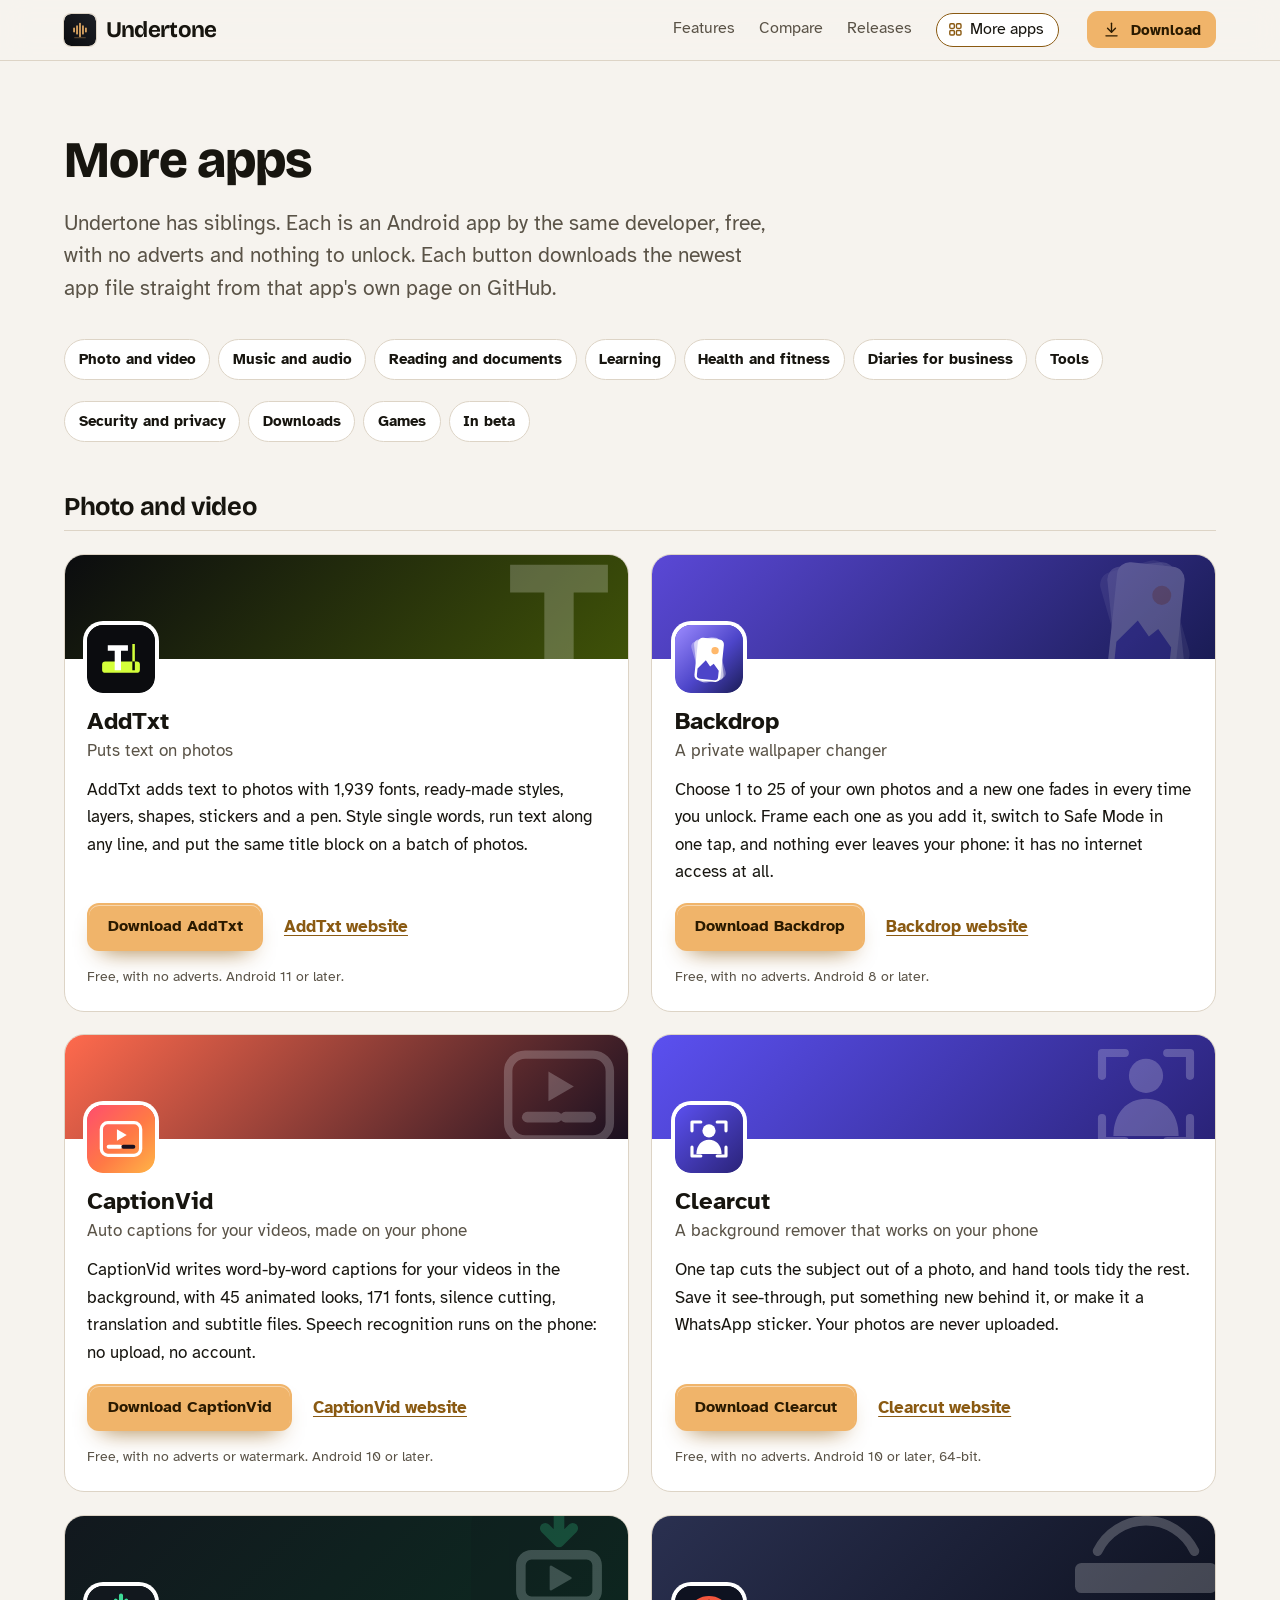
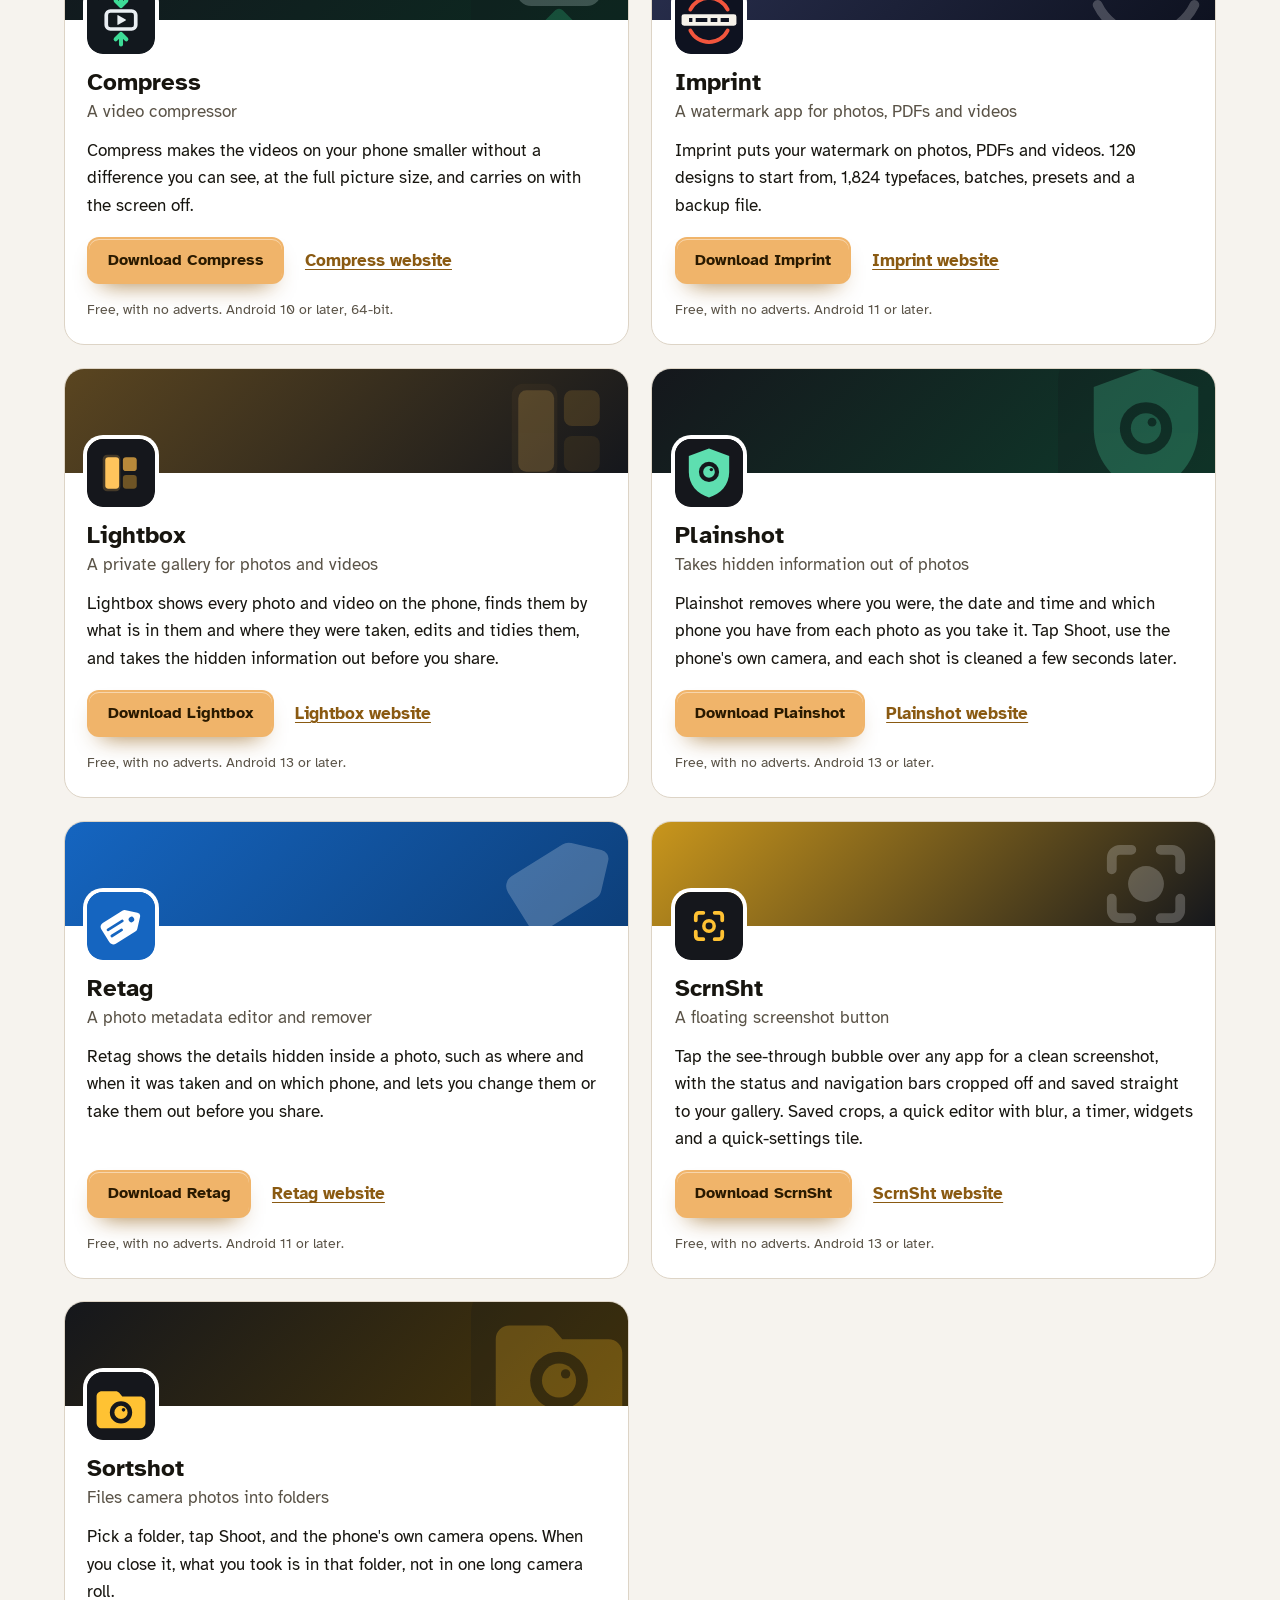
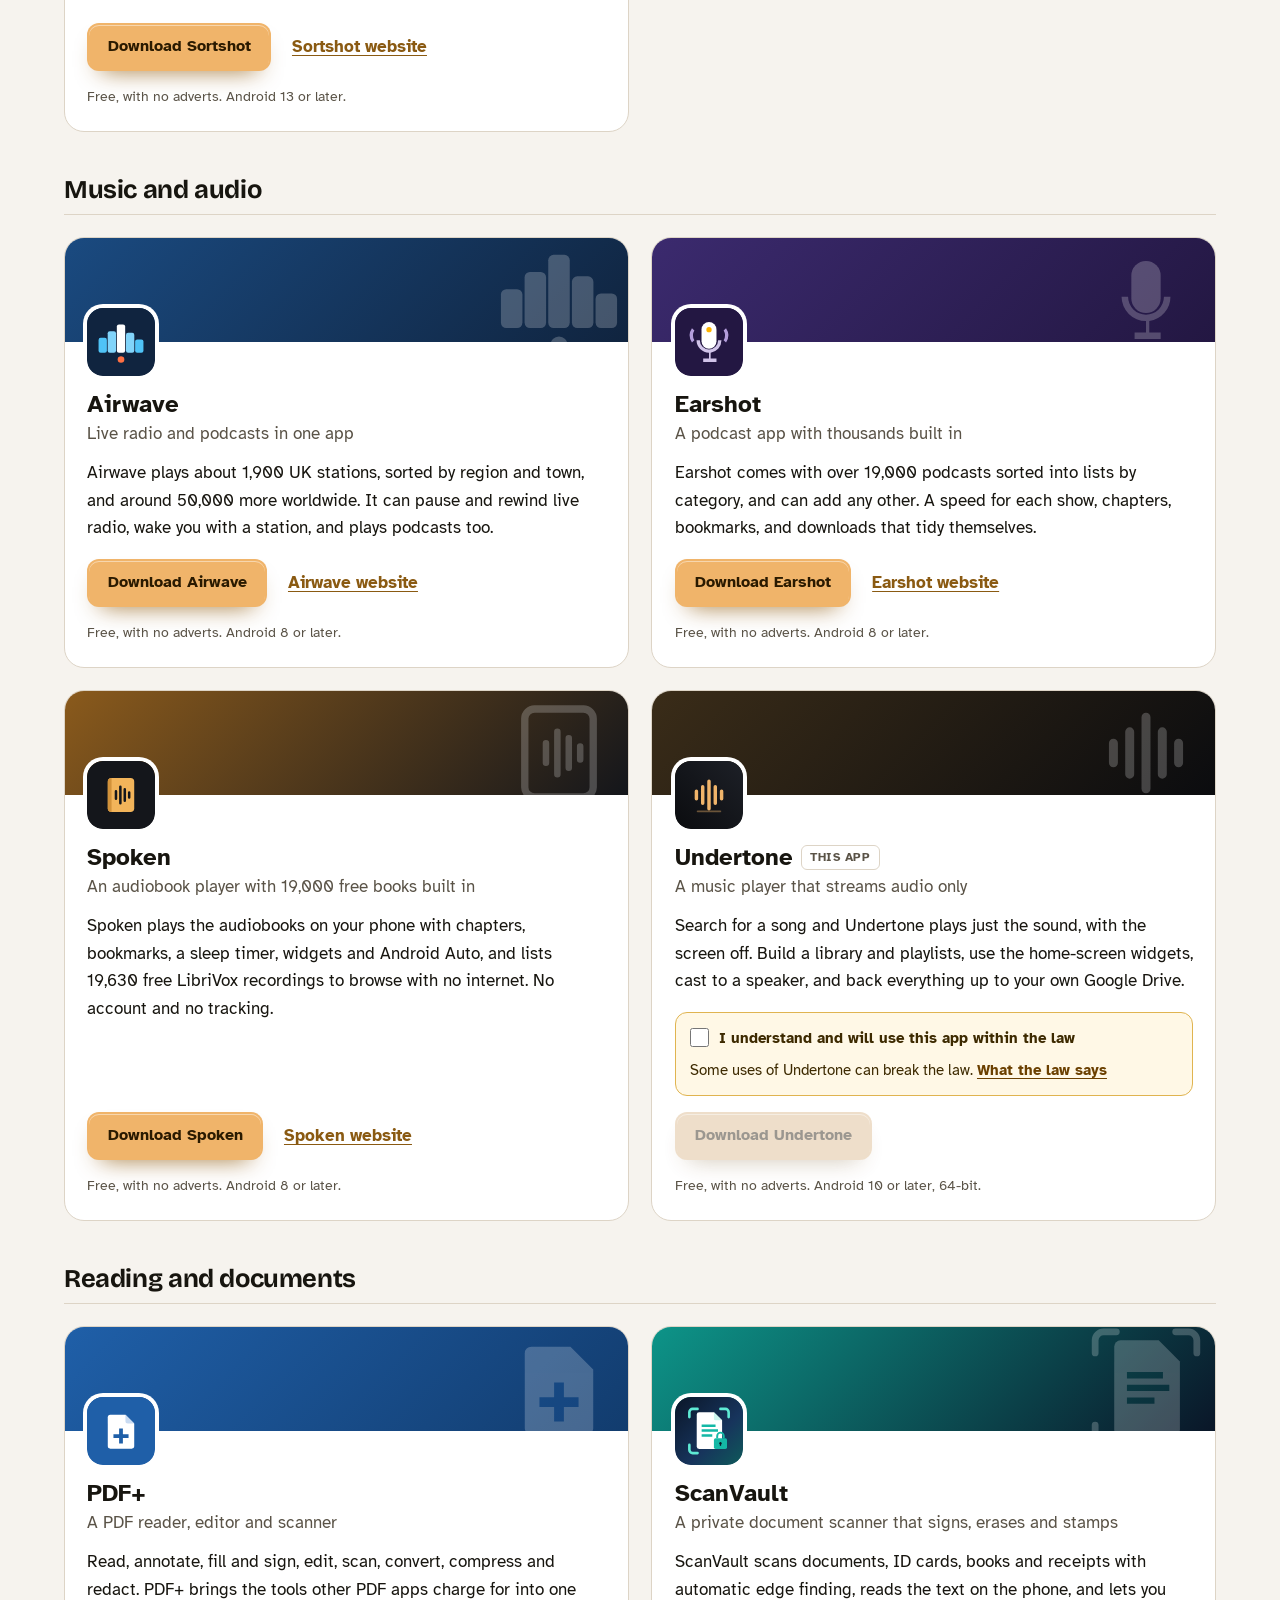
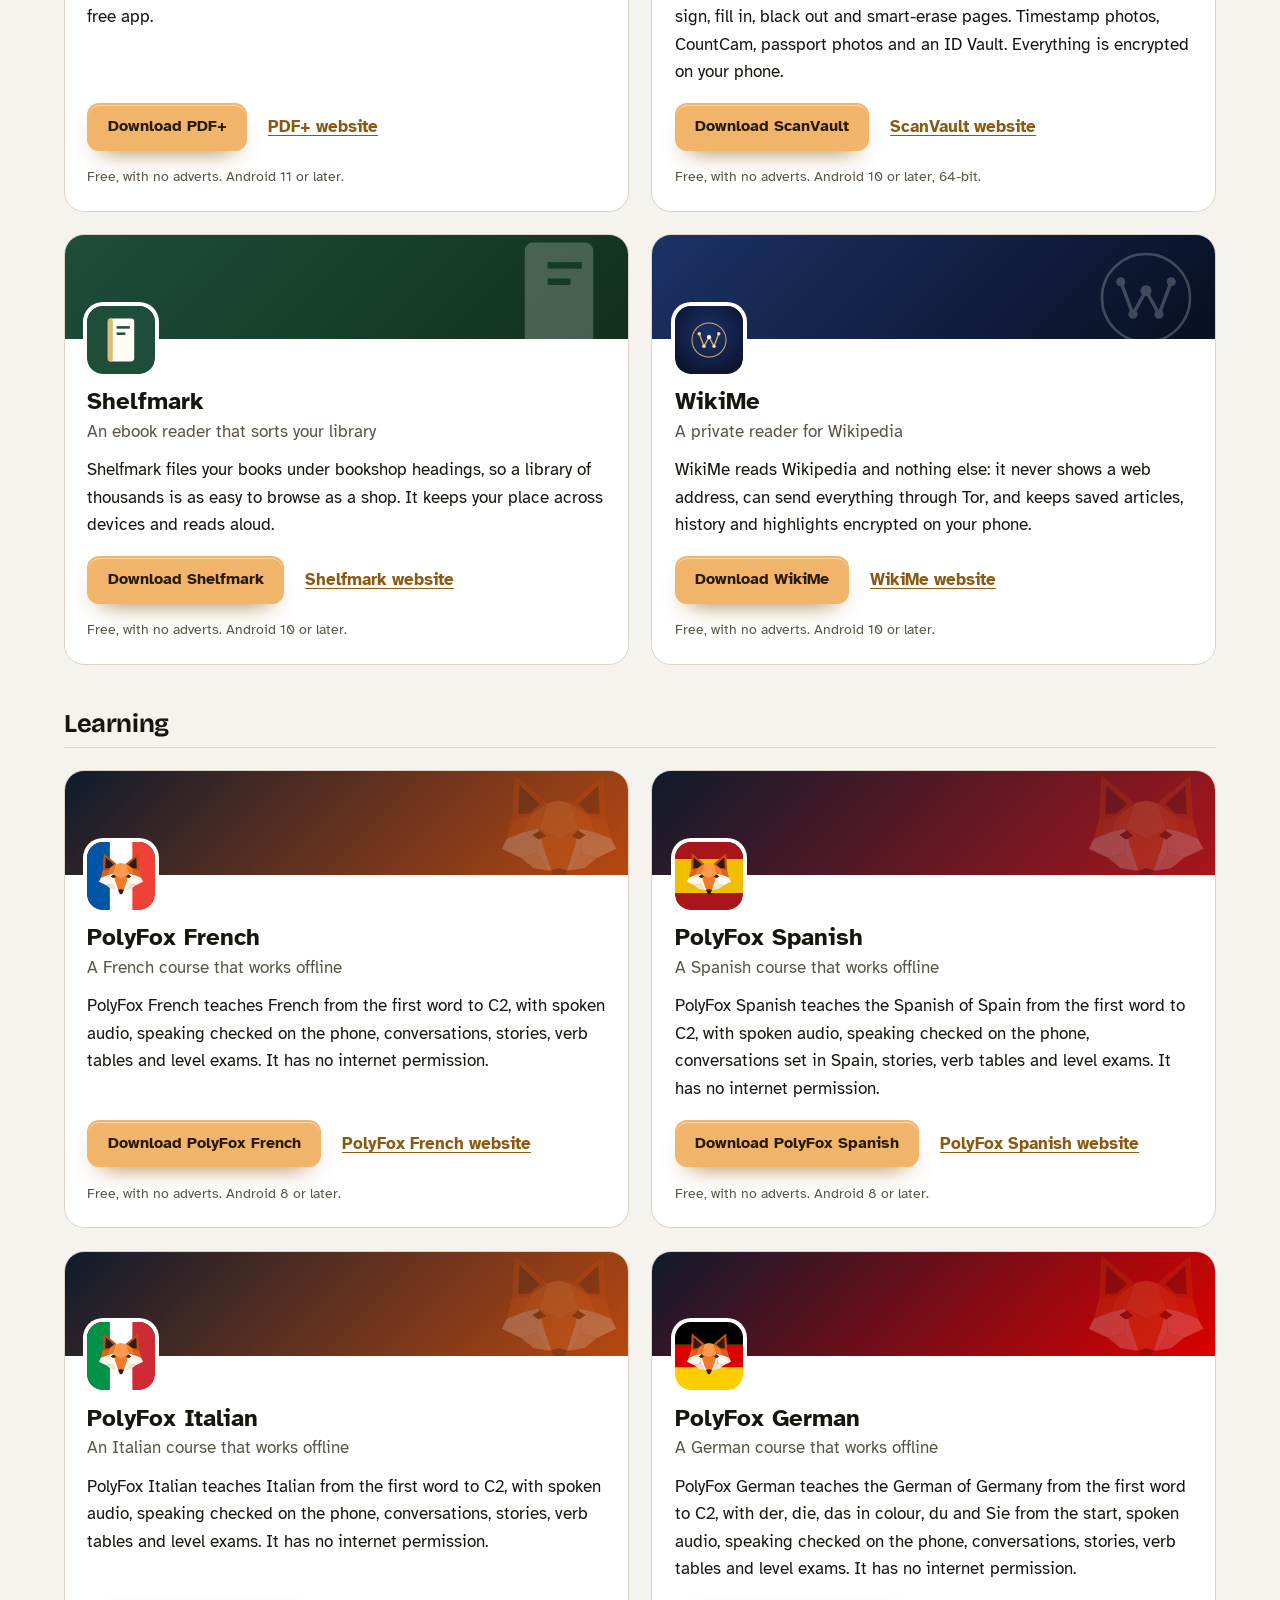
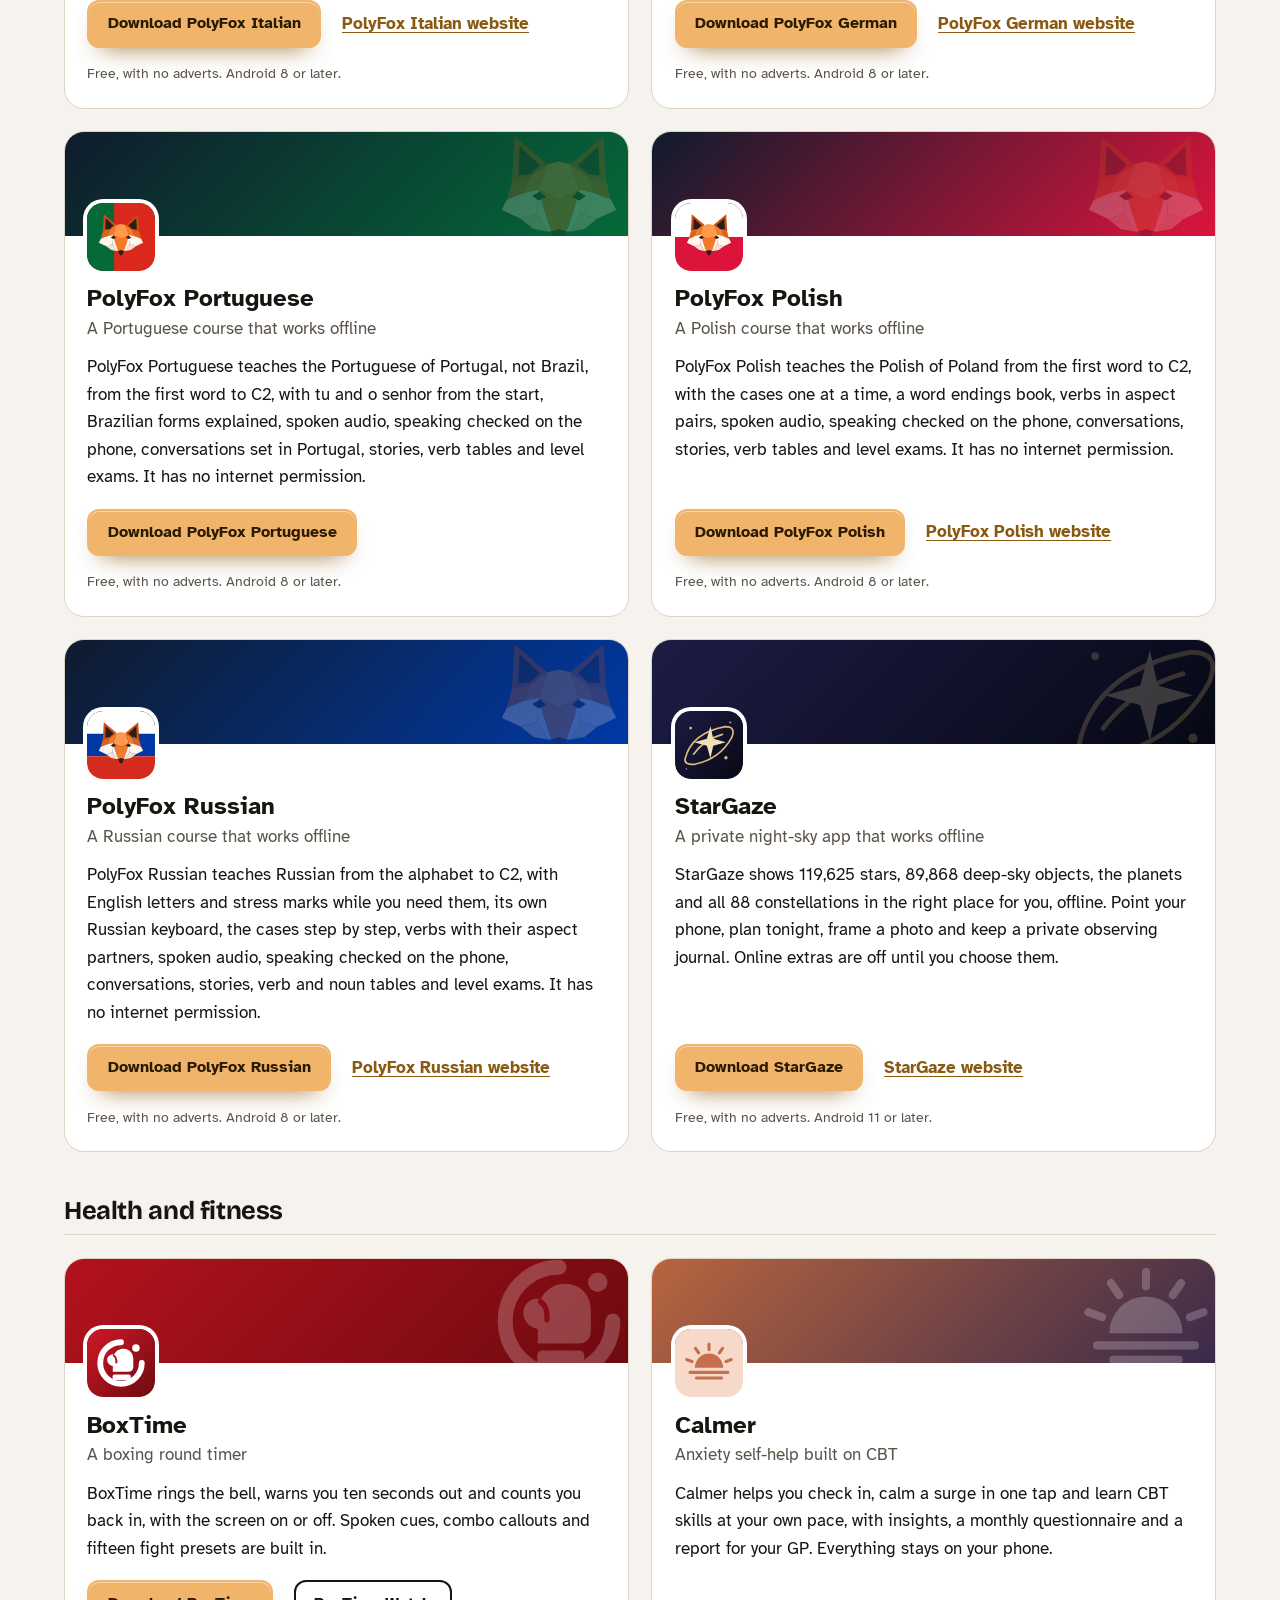
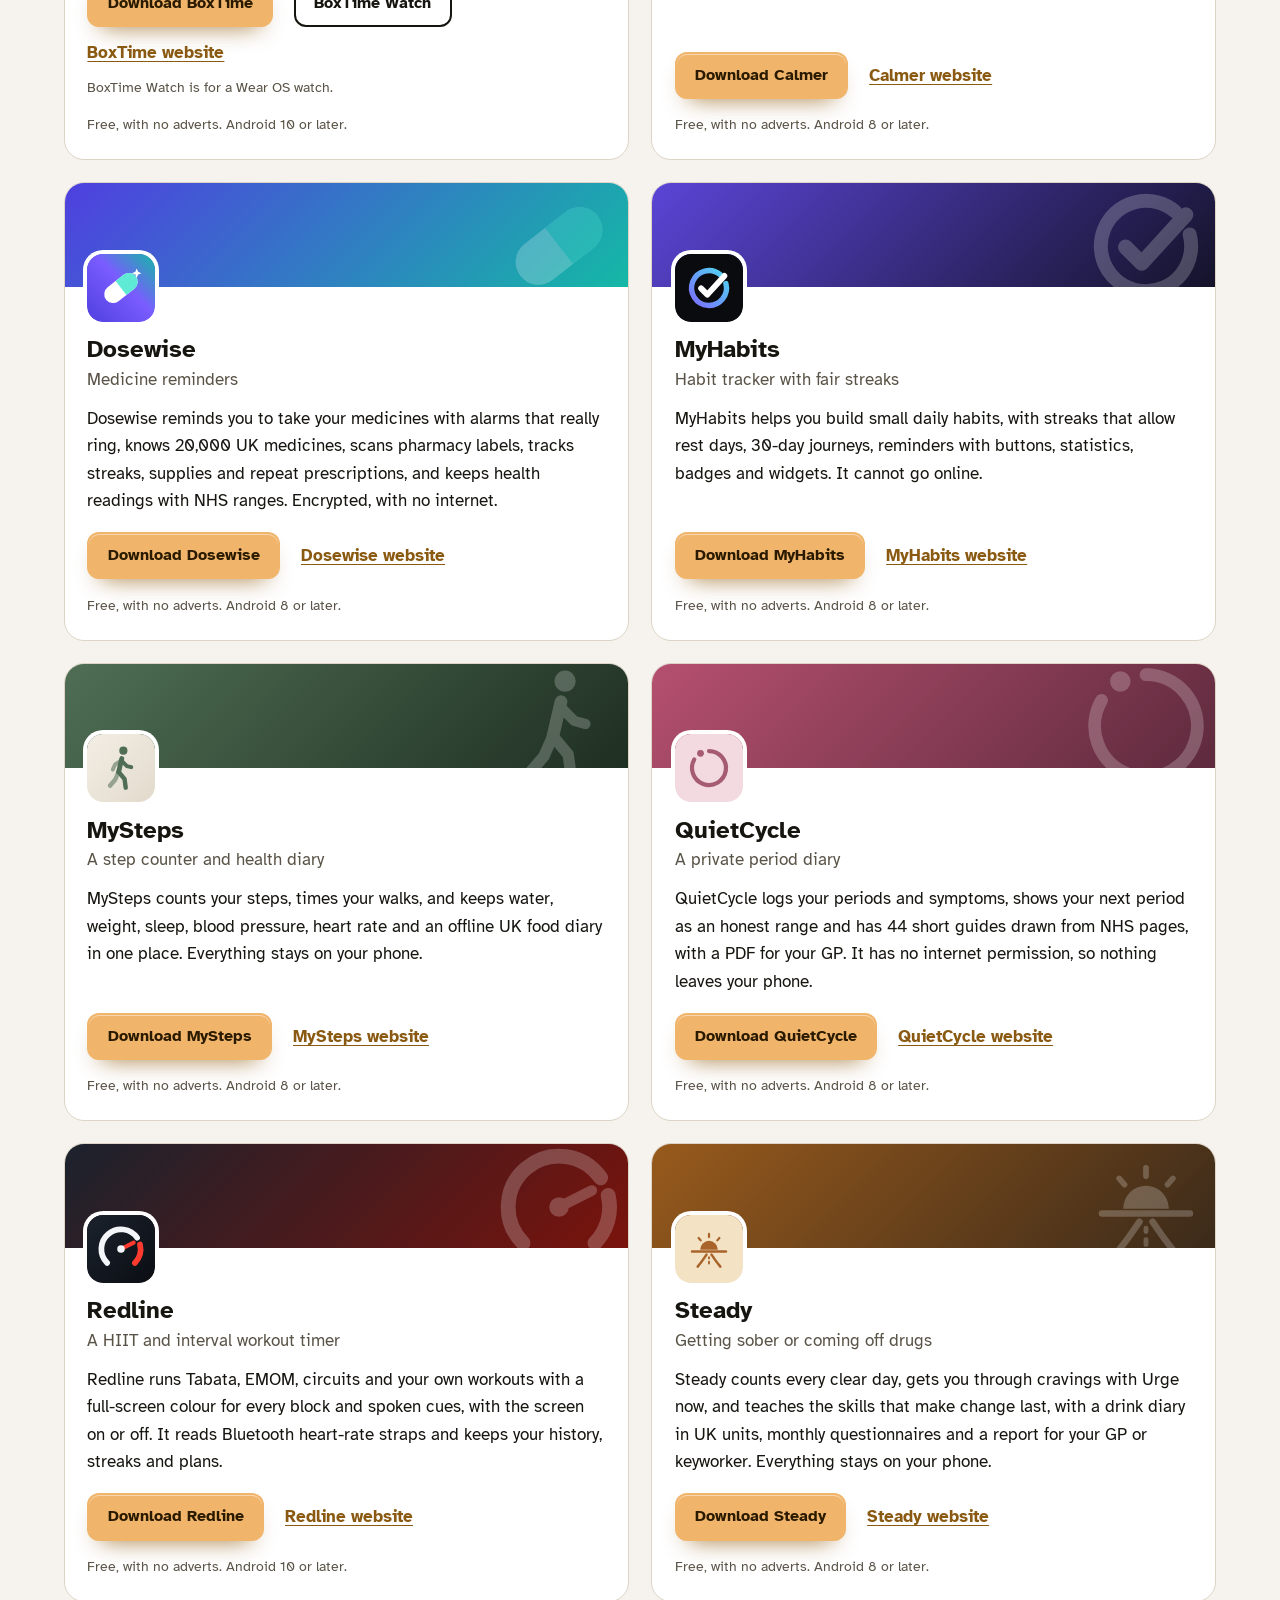
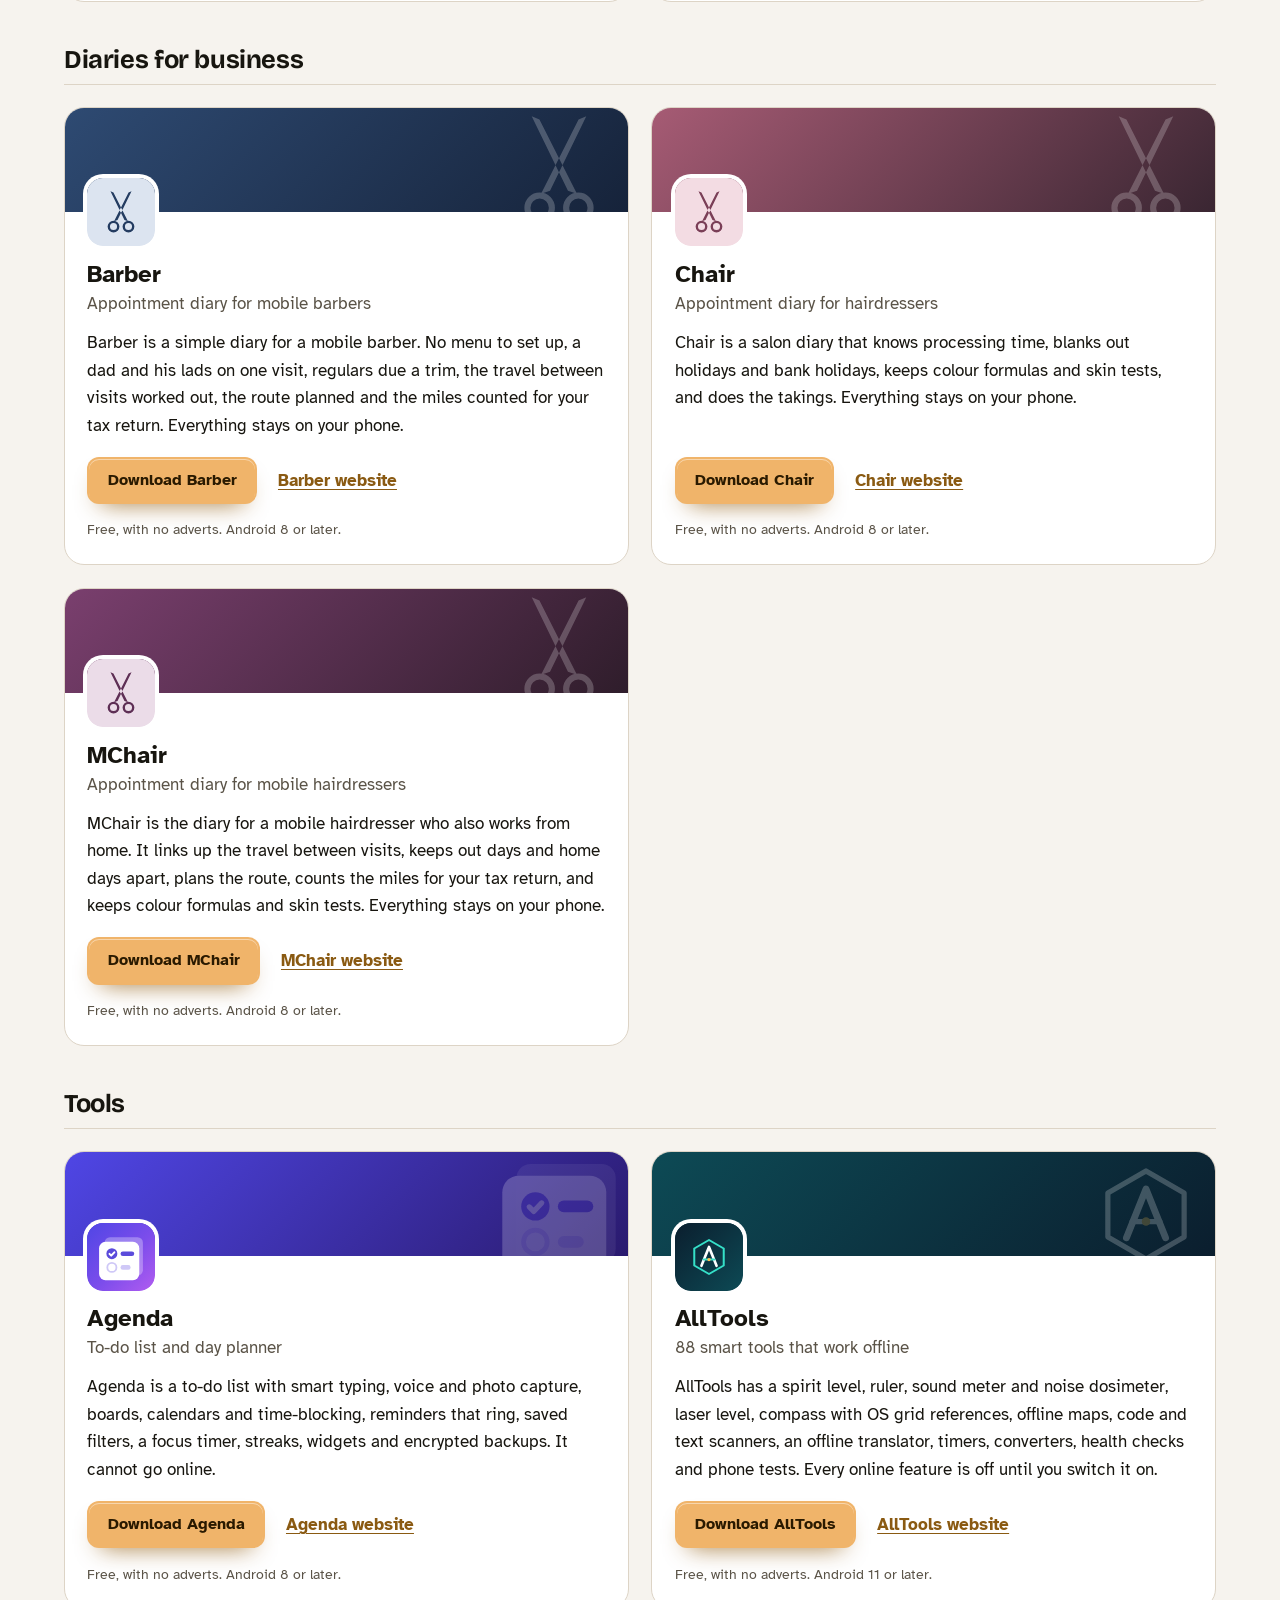
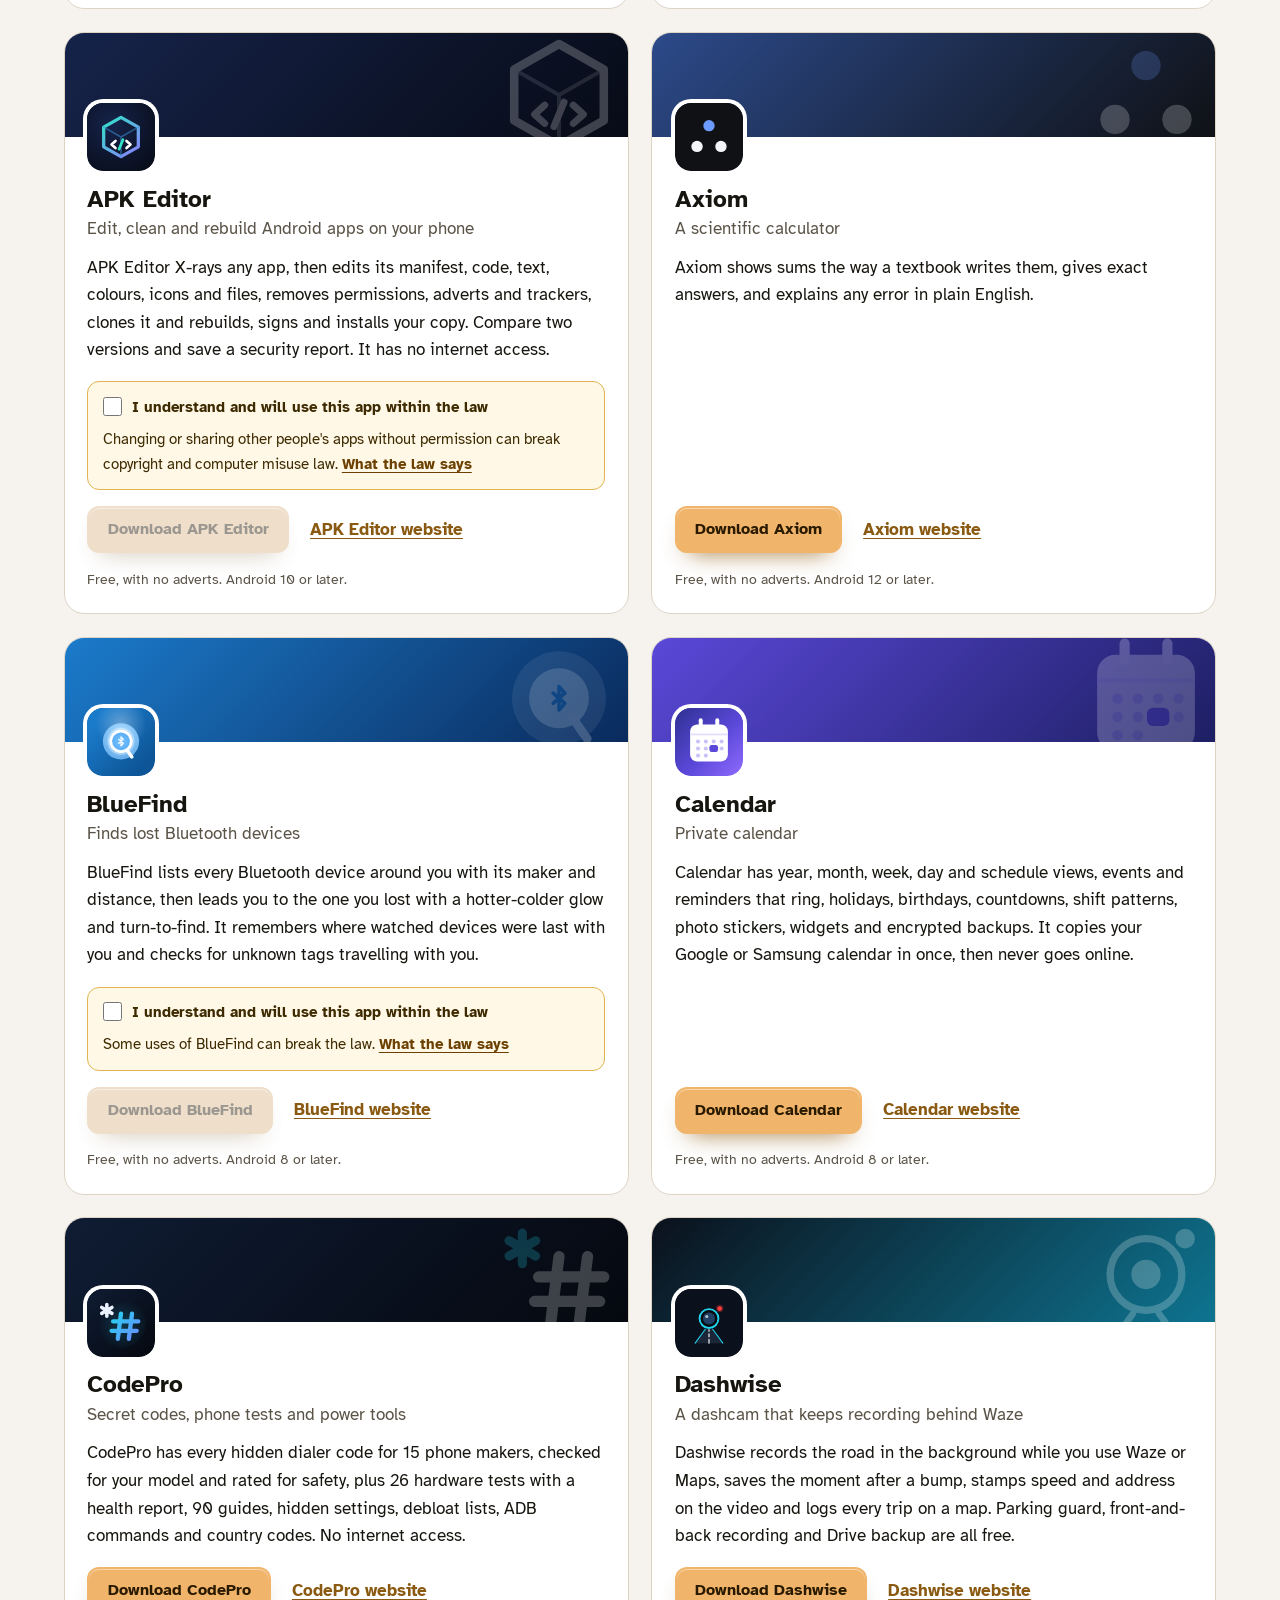
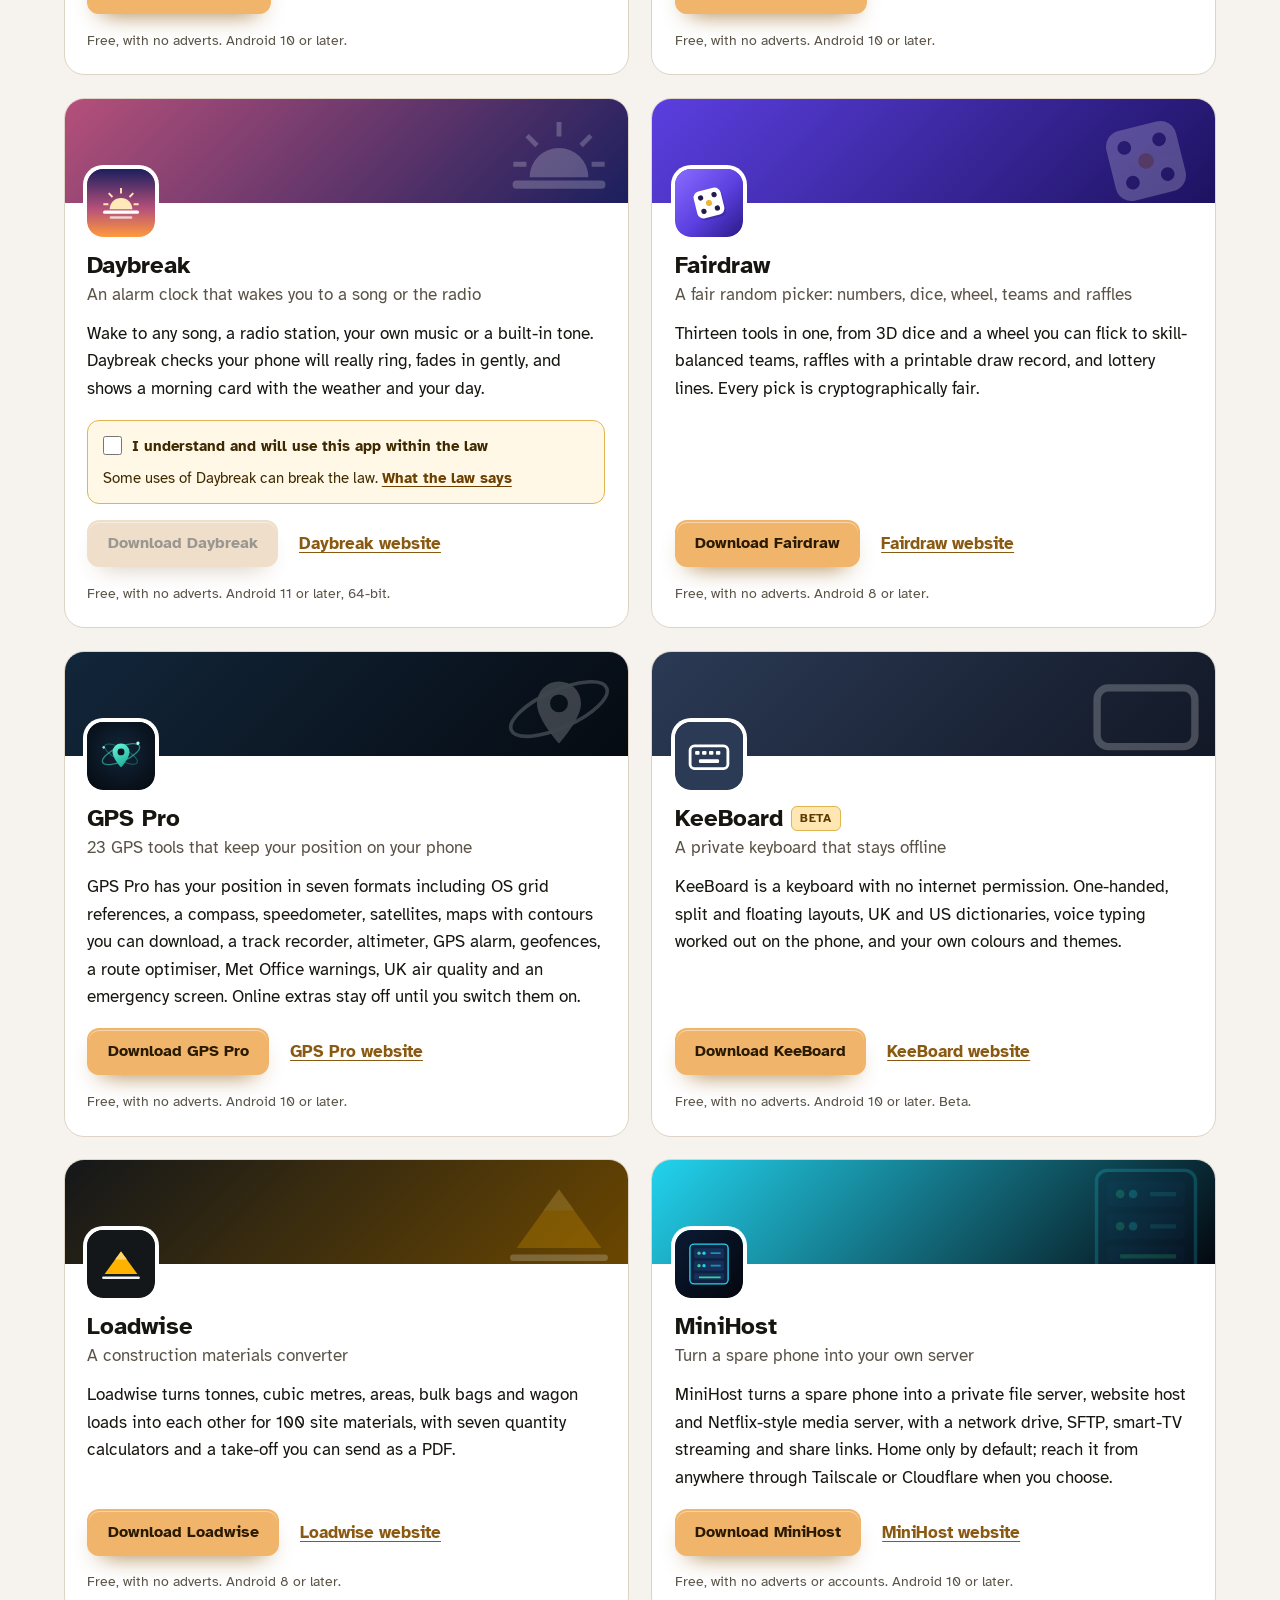
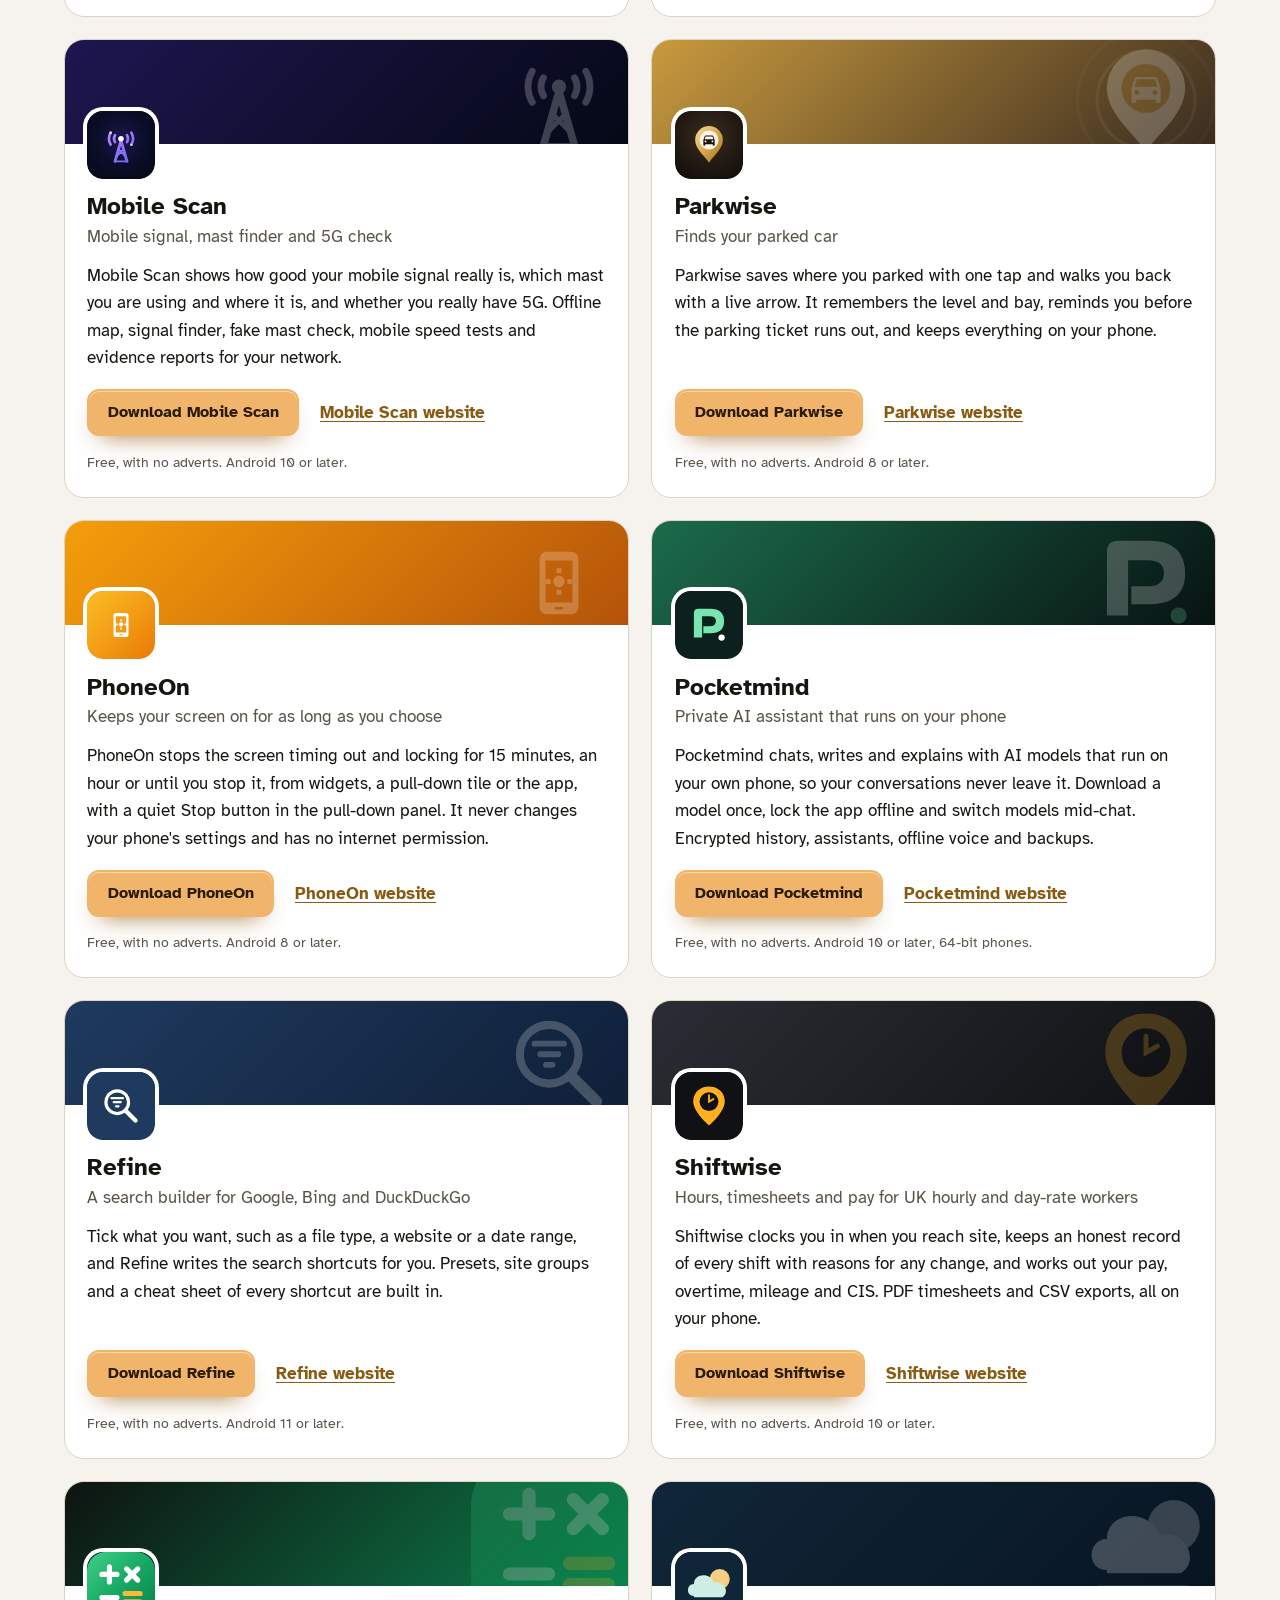
==== commit da2cdac8: "More apps: add APK Editor" ====
--- a/more-apps.html
+++ b/more-apps.html
@@ -4,7 +4,7 @@
 <meta charset="utf-8">
 <meta name="viewport" content="width=device-width, initial-scale=1">
 <title>More free Android apps from the maker of Undertone</title>
-<meta name="description" content="All 94 free Android apps from the maker of Undertone, in one list by category, each with its download and a link to its website.">
+<meta name="description" content="All 95 free Android apps from the maker of Undertone, in one list by category, each with its download and a link to its website.">
 <meta name="author" content="Jonathan Jackson">
 <link rel="canonical" href="https://customgpter.github.io/undertone/more-apps.html">
 <meta name="theme-color" content="#f6f3ee" media="(prefers-color-scheme: light)">
@@ -12,7 +12,7 @@
 <meta property="og:type" content="website">
 <meta property="og:site_name" content="Undertone">
 <meta property="og:title" content="More free Android apps from the maker of Undertone">
-<meta property="og:description" content="All 94 free Android apps from the maker of Undertone, in one list by category, each with its download and a link to its website.">
+<meta property="og:description" content="All 95 free Android apps from the maker of Undertone, in one list by category, each with its download and a link to its website.">
 <meta property="og:url" content="https://customgpter.github.io/undertone/more-apps.html">
 <meta property="og:image" content="https://customgpter.github.io/undertone/assets/og.png">
 <meta property="og:image:width" content="1200">
@@ -26,7 +26,7 @@
 <link rel="preload" href="./assets/fonts/atkinson-hyperlegible-latin-400-normal.woff2" as="font" type="font/woff2" crossorigin>
 <link rel="stylesheet" href="./assets/site.css?v=1">
 <link rel="stylesheet" href="./assets/house.css?v=1">
-<script type="application/ld+json">{"@context":"https://schema.org","@type":"ItemList","name":"Apps from the maker of Undertone","url":"https://customgpter.github.io/undertone/more-apps.html","itemListElement":[{"@type":"ListItem","position":1,"name":"AddTxt","url":"https://customgpter.github.io/addtxt/"},{"@type":"ListItem","position":2,"name":"Backdrop","url":"https://customgpter.github.io/backdrop/"},{"@type":"ListItem","position":3,"name":"CaptionVid","url":"https://customgpter.github.io/captionvid/"},{"@type":"ListItem","position":4,"name":"Clearcut","url":"https://customgpter.github.io/clearcut/"},{"@type":"ListItem","position":5,"name":"Compress","url":"https://customgpter.github.io/compress/"},{"@type":"ListItem","position":6,"name":"Imprint","url":"https://customgpter.github.io/imprint/"},{"@type":"ListItem","position":7,"name":"Lightbox","url":"https://customgpter.github.io/lightbox/"},{"@type":"ListItem","position":8,"name":"Plainshot","url":"https://customgpter.github.io/plainshot/"},{"@type":"ListItem","position":9,"name":"Retag","url":"https://customgpter.github.io/retag/"},{"@type":"ListItem","position":10,"name":"ScrnSht","url":"https://customgpter.github.io/scrnsht/"},{"@type":"ListItem","position":11,"name":"Sortshot","url":"https://customgpter.github.io/sortshot/"},{"@type":"ListItem","position":12,"name":"Airwave","url":"https://customgpter.github.io/airwave/"},{"@type":"ListItem","position":13,"name":"Earshot","url":"https://customgpter.github.io/earshot/"},{"@type":"ListItem","position":14,"name":"Spoken","url":"https://customgpter.github.io/spoken/"},{"@type":"ListItem","position":15,"name":"Undertone","url":"https://customgpter.github.io/undertone/"},{"@type":"ListItem","position":16,"name":"PDF+","url":"https://customgpter.github.io/pdfplus/"},{"@type":"ListItem","position":17,"name":"ScanVault","url":"https://customgpter.github.io/scanvault/"},{"@type":"ListItem","position":18,"name":"Shelfmark","url":"https://customgpter.github.io/shelfmark/"},{"@type":"ListItem","position":19,"name":"WikiMe","url":"https://customgpter.github.io/wikime/"},{"@type":"ListItem","position":20,"name":"PolyFox French","url":"https://customgpter.github.io/polyfox/"},{"@type":"ListItem","position":21,"name":"PolyFox German","url":"https://customgpter.github.io/polyfox-german/"},{"@type":"ListItem","position":22,"name":"PolyFox Polish","url":"https://customgpter.github.io/polyfox-polish/"},{"@type":"ListItem","position":23,"name":"PolyFox Russian","url":"https://customgpter.github.io/polyfox-russian/"},{"@type":"ListItem","position":24,"name":"StarGaze","url":"https://customgpter.github.io/stargaze/"},{"@type":"ListItem","position":25,"name":"BoxTime","url":"https://customgpter.github.io/boxtime/"},{"@type":"ListItem","position":26,"name":"Calmer","url":"https://customgpter.github.io/calmer/"},{"@type":"ListItem","position":27,"name":"Dosewise","url":"https://customgpter.github.io/dosewise/"},{"@type":"ListItem","position":28,"name":"MyHabits","url":"https://customgpter.github.io/myhabits/"},{"@type":"ListItem","position":29,"name":"MySteps","url":"https://customgpter.github.io/mysteps/"},{"@type":"ListItem","position":30,"name":"QuietCycle","url":"https://customgpter.github.io/quietcycle/"},{"@type":"ListItem","position":31,"name":"Redline","url":"https://customgpter.github.io/redline/"},{"@type":"ListItem","position":32,"name":"Steady","url":"https://customgpter.github.io/steady/"},{"@type":"ListItem","position":33,"name":"Barber","url":"https://customgpter.github.io/barber/"},{"@type":"ListItem","position":34,"name":"Chair","url":"https://customgpter.github.io/chair/"},{"@type":"ListItem","position":35,"name":"MChair","url":"https://customgpter.github.io/mchair/"},{"@type":"ListItem","position":36,"name":"Agenda","url":"https://customgpter.github.io/agenda/"},{"@type":"ListItem","position":37,"name":"AllTools","url":"https://customgpter.github.io/alltools/"},{"@type":"ListItem","position":38,"name":"Axiom","url":"https://customgpter.github.io/axiom/"},{"@type":"ListItem","position":39,"name":"BlueFind","url":"https://customgpter.github.io/bluefind/"},{"@type":"ListItem","position":40,"name":"Calendar","url":"https://customgpter.github.io/calendar/"},{"@type":"ListItem","position":41,"name":"CodePro","url":"https://customgpter.github.io/codepro/"},{"@type":"ListItem","position":42,"name":"Dashwise","url":"https://customgpter.github.io/dashwise/"},{"@type":"ListItem","position":43,"name":"Daybreak","url":"https://customgpter.github.io/daybreak/"},{"@type":"ListItem","position":44,"name":"Fairdraw","url":"https://customgpter.github.io/fairdraw/"},{"@type":"ListItem","position":45,"name":"GPS Pro","url":"https://customgpter.github.io/gpspro/"},{"@type":"ListItem","position":46,"name":"KeeBoard","url":"https://customgpter.github.io/keeboard/"},{"@type":"ListItem","position":47,"name":"Loadwise","url":"https://customgpter.github.io/loadwise/"},{"@type":"ListItem","position":48,"name":"MiniHost","url":"https://customgpter.github.io/minihost/"},{"@type":"ListItem","position":49,"name":"Mobile Scan","url":"https://customgpter.github.io/mobilescan/"},{"@type":"ListItem","position":50,"name":"Parkwise","url":"https://customgpter.github.io/parkwise/"},{"@type":"ListItem","position":51,"name":"Pocketmind","url":"https://customgpter.github.io/pocketmind/"},{"@type":"ListItem","position":52,"name":"Refine","url":"https://customgpter.github.io/refine/"},{"@type":"ListItem","position":53,"name":"Shiftwise","url":"https://customgpter.github.io/shiftwise/"},{"@type":"ListItem","position":54,"name":"SimpleCalc","url":"https://customgpter.github.io/simplecalc/"},{"@type":"ListItem","position":55,"name":"Skyline","url":"https://customgpter.github.io/skyline/"},{"@type":"ListItem","position":56,"name":"Slipway","url":"https://customgpter.github.io/slipway/"},{"@type":"ListItem","position":57,"name":"Tagger","url":"https://customgpter.github.io/tagger/"},{"@type":"ListItem","position":58,"name":"TotalClean","url":"https://customgpter.github.io/totalclean/"},{"@type":"ListItem","position":59,"name":"TVLink","url":"https://customgpter.github.io/tvlink/"},{"@type":"ListItem","position":60,"name":"Unbox","url":"https://customgpter.github.io/unbox/"},{"@type":"ListItem","position":61,"name":"WhatsKeep","url":"https://customgpter.github.io/whatskeep/"},{"@type":"ListItem","position":62,"name":"WiFi Scan","url":"https://customgpter.github.io/wifiscan/"},{"@type":"ListItem","position":63,"name":"Auditly","url":"https://customgpter.github.io/auditly/"},{"@type":"ListItem","position":64,"name":"Backchannel","url":"https://customgpter.github.io/backchannel/"},{"@type":"ListItem","position":65,"name":"ENotes","url":"https://customgpter.github.io/enotes/"},{"@type":"ListItem","position":66,"name":"FindMe","url":"https://customgpter.github.io/findme/"},{"@type":"ListItem","position":67,"name":"iLock","url":"https://customgpter.github.io/ilock/"},{"@type":"ListItem","position":68,"name":"ImSafe","url":"https://customgpter.github.io/imsafe/"},{"@type":"ListItem","position":69,"name":"IShred","url":"https://customgpter.github.io/ishred/"},{"@type":"ListItem","position":70,"name":"LockBox","url":"https://customgpter.github.io/lockbox/"},{"@type":"ListItem","position":71,"name":"PassVault","url":"https://customgpter.github.io/passvault/"},{"@type":"ListItem","position":72,"name":"SpyFind","url":"https://customgpter.github.io/spyfind/"},{"@type":"ListItem","position":73,"name":"TextWipe","url":"https://customgpter.github.io/textwipe/"},{"@type":"ListItem","position":74,"name":"Tracewire","url":"https://customgpter.github.io/tracewire/"},{"@type":"ListItem","position":75,"name":"Vigil","url":"https://customgpter.github.io/vigil/"},{"@type":"ListItem","position":76,"name":"Grab","url":"https://customgpter.github.io/grab/"},{"@type":"ListItem","position":77,"name":"Swarm","url":"https://customgpter.github.io/swarm/"},{"@type":"ListItem","position":78,"name":"Plane Games","url":"https://customgpter.github.io/plane-games/"},{"@type":"ListItem","position":79,"name":"Ninefold","url":"https://customgpter.github.io/ninefold/"},{"@type":"ListItem","position":80,"name":"Cubewise","url":"https://customgpter.github.io/cubewise/"},{"@type":"ListItem","position":81,"name":"Tilewise","url":"https://customgpter.github.io/tilewise/"},{"@type":"ListItem","position":82,"name":"Letterwise","url":"https://customgpter.github.io/letterwise/"},{"@type":"ListItem","position":83,"name":"Kingside","url":"https://customgpter.github.io/kingside/"},{"@type":"ListItem","position":84,"name":"Deckhand","url":"https://customgpter.github.io/deckhand/"},{"@type":"ListItem","position":85,"name":"SNESForge","url":"https://customgpter.github.io/snesforge/"},{"@type":"ListItem","position":86,"name":"Fame Boy","url":"https://customgpter.github.io/fameboy/"},{"@type":"ListItem","position":87,"name":"PSPPro","url":"https://customgpter.github.io/psppro/"},{"@type":"ListItem","position":88,"name":"MegaGen","url":"https://customgpter.github.io/megagen/"},{"@type":"ListItem","position":89,"name":"QVR","url":"https://customgpter.github.io/qvr/"},{"@type":"ListItem","position":90,"name":"QVR Watch","url":"https://customgpter.github.io/qvr-watch/"},{"@type":"ListItem","position":91,"name":"QVRLite","url":"https://customgpter.github.io/qvrlite/"},{"@type":"ListItem","position":92,"name":"Onionz","url":"https://customgpter.github.io/onionz/"},{"@type":"ListItem","position":93,"name":"OnionzWeb","url":"https://customgpter.github.io/onionzweb/"}]}</script>
+<script type="application/ld+json">{"@context":"https://schema.org","@type":"ItemList","name":"Apps from the maker of Undertone","url":"https://customgpter.github.io/undertone/more-apps.html","itemListElement":[{"@type":"ListItem","position":1,"name":"AddTxt","url":"https://customgpter.github.io/addtxt/"},{"@type":"ListItem","position":2,"name":"Backdrop","url":"https://customgpter.github.io/backdrop/"},{"@type":"ListItem","position":3,"name":"CaptionVid","url":"https://customgpter.github.io/captionvid/"},{"@type":"ListItem","position":4,"name":"Clearcut","url":"https://customgpter.github.io/clearcut/"},{"@type":"ListItem","position":5,"name":"Compress","url":"https://customgpter.github.io/compress/"},{"@type":"ListItem","position":6,"name":"Imprint","url":"https://customgpter.github.io/imprint/"},{"@type":"ListItem","position":7,"name":"Lightbox","url":"https://customgpter.github.io/lightbox/"},{"@type":"ListItem","position":8,"name":"Plainshot","url":"https://customgpter.github.io/plainshot/"},{"@type":"ListItem","position":9,"name":"Retag","url":"https://customgpter.github.io/retag/"},{"@type":"ListItem","position":10,"name":"ScrnSht","url":"https://customgpter.github.io/scrnsht/"},{"@type":"ListItem","position":11,"name":"Sortshot","url":"https://customgpter.github.io/sortshot/"},{"@type":"ListItem","position":12,"name":"Airwave","url":"https://customgpter.github.io/airwave/"},{"@type":"ListItem","position":13,"name":"Earshot","url":"https://customgpter.github.io/earshot/"},{"@type":"ListItem","position":14,"name":"Spoken","url":"https://customgpter.github.io/spoken/"},{"@type":"ListItem","position":15,"name":"Undertone","url":"https://customgpter.github.io/undertone/"},{"@type":"ListItem","position":16,"name":"PDF+","url":"https://customgpter.github.io/pdfplus/"},{"@type":"ListItem","position":17,"name":"ScanVault","url":"https://customgpter.github.io/scanvault/"},{"@type":"ListItem","position":18,"name":"Shelfmark","url":"https://customgpter.github.io/shelfmark/"},{"@type":"ListItem","position":19,"name":"WikiMe","url":"https://customgpter.github.io/wikime/"},{"@type":"ListItem","position":20,"name":"PolyFox French","url":"https://customgpter.github.io/polyfox/"},{"@type":"ListItem","position":21,"name":"PolyFox German","url":"https://customgpter.github.io/polyfox-german/"},{"@type":"ListItem","position":22,"name":"PolyFox Polish","url":"https://customgpter.github.io/polyfox-polish/"},{"@type":"ListItem","position":23,"name":"PolyFox Russian","url":"https://customgpter.github.io/polyfox-russian/"},{"@type":"ListItem","position":24,"name":"StarGaze","url":"https://customgpter.github.io/stargaze/"},{"@type":"ListItem","position":25,"name":"BoxTime","url":"https://customgpter.github.io/boxtime/"},{"@type":"ListItem","position":26,"name":"Calmer","url":"https://customgpter.github.io/calmer/"},{"@type":"ListItem","position":27,"name":"Dosewise","url":"https://customgpter.github.io/dosewise/"},{"@type":"ListItem","position":28,"name":"MyHabits","url":"https://customgpter.github.io/myhabits/"},{"@type":"ListItem","position":29,"name":"MySteps","url":"https://customgpter.github.io/mysteps/"},{"@type":"ListItem","position":30,"name":"QuietCycle","url":"https://customgpter.github.io/quietcycle/"},{"@type":"ListItem","position":31,"name":"Redline","url":"https://customgpter.github.io/redline/"},{"@type":"ListItem","position":32,"name":"Steady","url":"https://customgpter.github.io/steady/"},{"@type":"ListItem","position":33,"name":"Barber","url":"https://customgpter.github.io/barber/"},{"@type":"ListItem","position":34,"name":"Chair","url":"https://customgpter.github.io/chair/"},{"@type":"ListItem","position":35,"name":"MChair","url":"https://customgpter.github.io/mchair/"},{"@type":"ListItem","position":36,"name":"Agenda","url":"https://customgpter.github.io/agenda/"},{"@type":"ListItem","position":37,"name":"AllTools","url":"https://customgpter.github.io/alltools/"},{"@type":"ListItem","position":38,"name":"APK Editor","url":"https://customgpter.github.io/apkeditor/"},{"@type":"ListItem","position":39,"name":"Axiom","url":"https://customgpter.github.io/axiom/"},{"@type":"ListItem","position":40,"name":"BlueFind","url":"https://customgpter.github.io/bluefind/"},{"@type":"ListItem","position":41,"name":"Calendar","url":"https://customgpter.github.io/calendar/"},{"@type":"ListItem","position":42,"name":"CodePro","url":"https://customgpter.github.io/codepro/"},{"@type":"ListItem","position":43,"name":"Dashwise","url":"https://customgpter.github.io/dashwise/"},{"@type":"ListItem","position":44,"name":"Daybreak","url":"https://customgpter.github.io/daybreak/"},{"@type":"ListItem","position":45,"name":"Fairdraw","url":"https://customgpter.github.io/fairdraw/"},{"@type":"ListItem","position":46,"name":"GPS Pro","url":"https://customgpter.github.io/gpspro/"},{"@type":"ListItem","position":47,"name":"KeeBoard","url":"https://customgpter.github.io/keeboard/"},{"@type":"ListItem","position":48,"name":"Loadwise","url":"https://customgpter.github.io/loadwise/"},{"@type":"ListItem","position":49,"name":"MiniHost","url":"https://customgpter.github.io/minihost/"},{"@type":"ListItem","position":50,"name":"Mobile Scan","url":"https://customgpter.github.io/mobilescan/"},{"@type":"ListItem","position":51,"name":"Parkwise","url":"https://customgpter.github.io/parkwise/"},{"@type":"ListItem","position":52,"name":"Pocketmind","url":"https://customgpter.github.io/pocketmind/"},{"@type":"ListItem","position":53,"name":"Refine","url":"https://customgpter.github.io/refine/"},{"@type":"ListItem","position":54,"name":"Shiftwise","url":"https://customgpter.github.io/shiftwise/"},{"@type":"ListItem","position":55,"name":"SimpleCalc","url":"https://customgpter.github.io/simplecalc/"},{"@type":"ListItem","position":56,"name":"Skyline","url":"https://customgpter.github.io/skyline/"},{"@type":"ListItem","position":57,"name":"Slipway","url":"https://customgpter.github.io/slipway/"},{"@type":"ListItem","position":58,"name":"Tagger","url":"https://customgpter.github.io/tagger/"},{"@type":"ListItem","position":59,"name":"TotalClean","url":"https://customgpter.github.io/totalclean/"},{"@type":"ListItem","position":60,"name":"TVLink","url":"https://customgpter.github.io/tvlink/"},{"@type":"ListItem","position":61,"name":"Unbox","url":"https://customgpter.github.io/unbox/"},{"@type":"ListItem","position":62,"name":"WhatsKeep","url":"https://customgpter.github.io/whatskeep/"},{"@type":"ListItem","position":63,"name":"WiFi Scan","url":"https://customgpter.github.io/wifiscan/"},{"@type":"ListItem","position":64,"name":"Auditly","url":"https://customgpter.github.io/auditly/"},{"@type":"ListItem","position":65,"name":"Backchannel","url":"https://customgpter.github.io/backchannel/"},{"@type":"ListItem","position":66,"name":"ENotes","url":"https://customgpter.github.io/enotes/"},{"@type":"ListItem","position":67,"name":"FindMe","url":"https://customgpter.github.io/findme/"},{"@type":"ListItem","position":68,"name":"iLock","url":"https://customgpter.github.io/ilock/"},{"@type":"ListItem","position":69,"name":"ImSafe","url":"https://customgpter.github.io/imsafe/"},{"@type":"ListItem","position":70,"name":"IShred","url":"https://customgpter.github.io/ishred/"},{"@type":"ListItem","position":71,"name":"LockBox","url":"https://customgpter.github.io/lockbox/"},{"@type":"ListItem","position":72,"name":"PassVault","url":"https://customgpter.github.io/passvault/"},{"@type":"ListItem","position":73,"name":"SpyFind","url":"https://customgpter.github.io/spyfind/"},{"@type":"ListItem","position":74,"name":"TextWipe","url":"https://customgpter.github.io/textwipe/"},{"@type":"ListItem","position":75,"name":"Tracewire","url":"https://customgpter.github.io/tracewire/"},{"@type":"ListItem","position":76,"name":"Vigil","url":"https://customgpter.github.io/vigil/"},{"@type":"ListItem","position":77,"name":"Grab","url":"https://customgpter.github.io/grab/"},{"@type":"ListItem","position":78,"name":"Swarm","url":"https://customgpter.github.io/swarm/"},{"@type":"ListItem","position":79,"name":"Plane Games","url":"https://customgpter.github.io/plane-games/"},{"@type":"ListItem","position":80,"name":"Ninefold","url":"https://customgpter.github.io/ninefold/"},{"@type":"ListItem","position":81,"name":"Cubewise","url":"https://customgpter.github.io/cubewise/"},{"@type":"ListItem","position":82,"name":"Tilewise","url":"https://customgpter.github.io/tilewise/"},{"@type":"ListItem","position":83,"name":"Letterwise","url":"https://customgpter.github.io/letterwise/"},{"@type":"ListItem","position":84,"name":"Kingside","url":"https://customgpter.github.io/kingside/"},{"@type":"ListItem","position":85,"name":"Deckhand","url":"https://customgpter.github.io/deckhand/"},{"@type":"ListItem","position":86,"name":"SNESForge","url":"https://customgpter.github.io/snesforge/"},{"@type":"ListItem","position":87,"name":"Fame Boy","url":"https://customgpter.github.io/fameboy/"},{"@type":"ListItem","position":88,"name":"PSPPro","url":"https://customgpter.github.io/psppro/"},{"@type":"ListItem","position":89,"name":"MegaGen","url":"https://customgpter.github.io/megagen/"},{"@type":"ListItem","position":90,"name":"QVR","url":"https://customgpter.github.io/qvr/"},{"@type":"ListItem","position":91,"name":"QVR Watch","url":"https://customgpter.github.io/qvr-watch/"},{"@type":"ListItem","position":92,"name":"QVRLite","url":"https://customgpter.github.io/qvrlite/"},{"@type":"ListItem","position":93,"name":"Onionz","url":"https://customgpter.github.io/onionz/"},{"@type":"ListItem","position":94,"name":"OnionzWeb","url":"https://customgpter.github.io/onionzweb/"}]}</script>
 <link rel="stylesheet" href="./assets/apps-list.css?v=1">
 <script src="./assets/apps-list.js?v=1" defer></script>
 </head>
@@ -86,7 +86,7 @@
 <li class="mapp" style="--b:#7a3f6e;--b2:#2f1d2b"><div class="mapp-cover" aria-hidden="true"><svg viewBox="0 0 108 108"><g transform="translate(54 54) scale(1.25) translate(-54 -52)"><path fill="#fff" fill-rule="evenodd" d="M37 70.5a7.5 7.5 0 1 0 15 0a7.5 7.5 0 1 0-15 0zM40 70.5a4.5 4.5 0 1 0 9 0a4.5 4.5 0 1 0-9 0zM56 70.5a7.5 7.5 0 1 0 15 0a7.5 7.5 0 1 0-15 0zM59 70.5a4.5 4.5 0 1 0 9 0a4.5 4.5 0 1 0-9 0z"/><path fill="#fff" d="M45.2 63.6 49.6 62.2 67.4 25.6 63.6 27.2zM62.8 63.6 58.4 62.2 40.6 25.6 44.4 27.2z"/><circle cx="54" cy="49.8" r="1.8" fill="none"/></g></svg></div><div class="mapp-body"><svg class="mapp-icon" viewBox="0 0 108 108" aria-hidden="true"><rect width="108" height="108" rx="24" fill="#EBDCE8"/><g transform="translate(54 54) scale(1.25) translate(-54 -52)"><path fill="#5E2F55" fill-rule="evenodd" d="M37 70.5a7.5 7.5 0 1 0 15 0a7.5 7.5 0 1 0-15 0zM40 70.5a4.5 4.5 0 1 0 9 0a4.5 4.5 0 1 0-9 0zM56 70.5a7.5 7.5 0 1 0 15 0a7.5 7.5 0 1 0-15 0zM59 70.5a4.5 4.5 0 1 0 9 0a4.5 4.5 0 1 0-9 0z"/><path fill="#5E2F55" d="M45.2 63.6 49.6 62.2 67.4 25.6 63.6 27.2zM62.8 63.6 58.4 62.2 40.6 25.6 44.4 27.2z"/><circle cx="54" cy="49.8" r="1.8" fill="#EBDCE8"/></g></svg><h3>MChair</h3><p class="mapp-kind">Appointment diary for mobile hairdressers</p><p class="mapp-say">MChair is the diary for a mobile hairdresser who also works from home. It links up the travel between visits, keeps out days and home days apart, plans the route, counts the miles for your tax return, and keeps colour formulas and skin tests. Everything stays on your phone.</p><p class="mapp-go"><a class="button" href="https://github.com/CustomGPTer/mchair/releases/latest/download/MChair.apk">Download MChair</a><a class="mapp-site" href="https://customgpter.github.io/mchair/">MChair website</a></p><p class="mapp-needs">Free, with no adverts. Android 8 or later.</p></div></li></ul></div>
 <div class="mapps-group" role="group" aria-labelledby="apps-tools"><h2 class="mapps-cat" id="apps-tools">Tools</h2>
 <ul class="mapps"><li class="mapp" style="--b:#4f46e5;--b2:#2a1a6e"><div class="mapp-cover" aria-hidden="true"><svg viewBox="0 0 108 108"><g transform="translate(54 56) scale(1.45) translate(-52 -56)"><rect x="34" y="33" width="42" height="42" rx="6" fill="#fff" fill-opacity=".3"/><rect x="28" y="38" width="44" height="42" rx="7" fill="#fff" fill-opacity=".95"/><circle cx="42" cy="51" r="6" fill="#5b4bdb"/><path d="M39.4 51.2l1.9 1.9 3.4-3.6" stroke="#fff" stroke-width="2.2" fill="none" stroke-linecap="round" stroke-linejoin="round"/><rect x="51.5" y="48.5" width="15" height="5" rx="2.5" fill="#5b4bdb"/><circle cx="42" cy="66" r="5" fill="none" stroke="#cfc8f7" stroke-width="2"/><rect x="51.5" y="63.5" width="11" height="5" rx="2.5" fill="#cfc8f7"/></g></svg></div><div class="mapp-body"><svg class="mapp-icon" viewBox="0 0 108 108" aria-hidden="true"><defs><linearGradient id="i-agenda-agi" x1="0" y1="0" x2="1" y2="1"><stop offset="0" stop-color="#4f46e5"/><stop offset=".55" stop-color="#7c4deb"/><stop offset="1" stop-color="#b15cf0"/></linearGradient></defs><rect width="108" height="108" rx="24" fill="url(#i-agenda-agi)"/><g transform="translate(54 56) scale(1.45) translate(-52 -56)"><rect x="34" y="33" width="42" height="42" rx="6" fill="#fff" fill-opacity=".3"/><rect x="28" y="38" width="44" height="42" rx="7" fill="#fff"/><circle cx="42" cy="51" r="6" fill="#5b4bdb"/><path d="M39.4 51.2l1.9 1.9 3.4-3.6" stroke="#fff" stroke-width="2.2" fill="none" stroke-linecap="round" stroke-linejoin="round"/><rect x="51.5" y="48.5" width="15" height="5" rx="2.5" fill="#5b4bdb"/><circle cx="42" cy="66" r="5" fill="none" stroke="#cfc8f7" stroke-width="2"/><rect x="51.5" y="63.5" width="11" height="5" rx="2.5" fill="#cfc8f7"/></g></svg><h3>Agenda</h3><p class="mapp-kind">To-do list and day planner</p><p class="mapp-say">Agenda is a to-do list with smart typing, voice and photo capture, boards, calendars and time-blocking, reminders that ring, saved filters, a focus timer, streaks, widgets and encrypted backups. It cannot go online.</p><p class="mapp-go"><a class="button" href="https://github.com/CustomGPTer/agenda/releases/latest/download/Agenda.apk">Download Agenda</a><a class="mapp-site" href="https://customgpter.github.io/agenda/">Agenda website</a></p><p class="mapp-needs">Free, with no adverts. Android 8 or later.</p></div></li>
-<li class="mapp" style="--b:#0d4a55;--b2:#0b1e2e"><div class="mapp-cover" aria-hidden="true"><svg viewBox="0 0 108 108"><path d="M54 27L77.4 40.5L77.4 67.5L54 81L30.6 67.5L30.6 40.5Z" stroke="#fff" stroke-width="3.2" stroke-linejoin="round" fill="none"/><path d="M42 68L54 38L66 68" stroke="#fff" stroke-width="4.2" stroke-linecap="round" stroke-linejoin="round" fill="none"/><path d="M45.5 58L62.5 58" stroke="#fff" stroke-width="3.2" stroke-linecap="round"/><circle cx="54" cy="58" r="2.6" fill="#ffc24b"/></svg></div><div class="mapp-body"><svg class="mapp-icon" viewBox="0 0 108 108" aria-hidden="true"><defs><linearGradient id="i-alltools-atbg" x1="0" y1="0" x2="1" y2="1"><stop offset="0" stop-color="#0b1e2e"/><stop offset="1" stop-color="#0d4a55"/></linearGradient></defs><rect width="108" height="108" rx="24" fill="url(#i-alltools-atbg)"/><path d="M54 27L77.4 40.5L77.4 67.5L54 81L30.6 67.5L30.6 40.5Z" stroke="#35e0c8" stroke-width="3.2" stroke-linejoin="round" fill="none"/><path d="M42 68L54 38L66 68" stroke="#fff" stroke-width="4.2" stroke-linecap="round" stroke-linejoin="round" fill="none"/><path d="M45.5 58L62.5 58" stroke="#35e0c8" stroke-width="3.2" stroke-linecap="round"/><circle cx="54" cy="58" r="2.6" fill="#ffc24b"/></svg><h3>AllTools</h3><p class="mapp-kind">88 smart tools that work offline</p><p class="mapp-say">AllTools has a spirit level, ruler, sound meter and noise dosimeter, laser level, compass with OS grid references, offline maps, code and text scanners, an offline translator, timers, converters, health checks and phone tests. Every online feature is off until you switch it on.</p><p class="mapp-go"><a class="button" href="https://github.com/CustomGPTer/alltools/releases/latest/download/AllTools.apk">Download AllTools</a><a class="mapp-site" href="https://customgpter.github.io/alltools/">AllTools website</a></p><p class="mapp-needs">Free, with no adverts. Android 11 or later.</p></div></li><li class="mapp" style="--b:#2c4a8a;--b2:#0f1115"><div class="mapp-cover" aria-hidden="true"><svg viewBox="0 0 108 108"><circle cx="54" cy="36" r="9" fill="#6c9bff"/><circle cx="35" cy="69" r="9" fill="#f3f5f8"/><circle cx="73" cy="69" r="9" fill="#f3f5f8"/></svg></div><div class="mapp-body"><svg class="mapp-icon" viewBox="0 0 108 108" aria-hidden="true"><rect width="108" height="108" rx="24" fill="#0f1115"/><circle cx="54" cy="36" r="9" fill="#6c9bff"/><circle cx="35" cy="69" r="9" fill="#f3f5f8"/><circle cx="73" cy="69" r="9" fill="#f3f5f8"/></svg><h3>Axiom</h3><p class="mapp-kind">A scientific calculator</p><p class="mapp-say">Axiom shows sums the way a textbook writes them, gives exact answers, and explains any error in plain English.</p><p class="mapp-go"><a class="button" href="https://github.com/CustomGPTer/axiom/releases/latest/download/Axiom.apk">Download Axiom</a><a class="mapp-site" href="https://customgpter.github.io/axiom/">Axiom website</a></p><p class="mapp-needs">Free, with no adverts. Android 12 or later.</p></div></li>
+<li class="mapp" style="--b:#0d4a55;--b2:#0b1e2e"><div class="mapp-cover" aria-hidden="true"><svg viewBox="0 0 108 108"><path d="M54 27L77.4 40.5L77.4 67.5L54 81L30.6 67.5L30.6 40.5Z" stroke="#fff" stroke-width="3.2" stroke-linejoin="round" fill="none"/><path d="M42 68L54 38L66 68" stroke="#fff" stroke-width="4.2" stroke-linecap="round" stroke-linejoin="round" fill="none"/><path d="M45.5 58L62.5 58" stroke="#fff" stroke-width="3.2" stroke-linecap="round"/><circle cx="54" cy="58" r="2.6" fill="#ffc24b"/></svg></div><div class="mapp-body"><svg class="mapp-icon" viewBox="0 0 108 108" aria-hidden="true"><defs><linearGradient id="i-alltools-atbg" x1="0" y1="0" x2="1" y2="1"><stop offset="0" stop-color="#0b1e2e"/><stop offset="1" stop-color="#0d4a55"/></linearGradient></defs><rect width="108" height="108" rx="24" fill="url(#i-alltools-atbg)"/><path d="M54 27L77.4 40.5L77.4 67.5L54 81L30.6 67.5L30.6 40.5Z" stroke="#35e0c8" stroke-width="3.2" stroke-linejoin="round" fill="none"/><path d="M42 68L54 38L66 68" stroke="#fff" stroke-width="4.2" stroke-linecap="round" stroke-linejoin="round" fill="none"/><path d="M45.5 58L62.5 58" stroke="#35e0c8" stroke-width="3.2" stroke-linecap="round"/><circle cx="54" cy="58" r="2.6" fill="#ffc24b"/></svg><h3>AllTools</h3><p class="mapp-kind">88 smart tools that work offline</p><p class="mapp-say">AllTools has a spirit level, ruler, sound meter and noise dosimeter, laser level, compass with OS grid references, offline maps, code and text scanners, an offline translator, timers, converters, health checks and phone tests. Every online feature is off until you switch it on.</p><p class="mapp-go"><a class="button" href="https://github.com/CustomGPTer/alltools/releases/latest/download/AllTools.apk">Download AllTools</a><a class="mapp-site" href="https://customgpter.github.io/alltools/">AllTools website</a></p><p class="mapp-needs">Free, with no adverts. Android 11 or later.</p></div></li><li class="mapp is-gated" style="--b:#16234a;--b2:#070b16"><div class="mapp-cover" aria-hidden="true"><svg viewBox="0 0 108 108"><g transform="translate(54 54) scale(1.25) translate(-54 -52)"><path d="M54 27L76 39.5L76 64.5L54 77L32 64.5L32 39.5Z" stroke="#fff" stroke-width="4.2" stroke-linejoin="round" fill="none"/><path d="M32 39.5L54 52L76 39.5M54 52L54 77" stroke="#fff" stroke-width="2" stroke-linecap="round" fill="none" opacity=".5"/><path d="M47 57L42 61.5L47 66M61 57L66 61.5L61 66" stroke="#fff" stroke-width="3.4" stroke-linecap="round" stroke-linejoin="round" fill="none"/><path d="M56.5 55.5L51.5 67.5" stroke="#fff" stroke-width="3.4" stroke-linecap="round"/></g></svg></div><div class="mapp-body"><svg class="mapp-icon" viewBox="0 0 108 108" aria-hidden="true"><defs><radialGradient id="i-apkeditor-aebg" cx="40" cy="34" r="96" gradientUnits="userSpaceOnUse"><stop offset="0" stop-color="#16234a"/><stop offset="1" stop-color="#070b16"/></radialGradient><linearGradient id="i-apkeditor-aehx" x1="32" y1="27" x2="76" y2="77" gradientUnits="userSpaceOnUse"><stop offset="0" stop-color="#2ee6c5"/><stop offset="1" stop-color="#8b7cff"/></linearGradient></defs><rect width="108" height="108" rx="24" fill="url(#i-apkeditor-aebg)"/><g transform="translate(54 54) scale(1.25) translate(-54 -52)"><path d="M54 27L76 39.5L76 64.5L54 77L32 64.5L32 39.5Z" stroke="url(#i-apkeditor-aehx)" stroke-width="4.2" stroke-linejoin="round" fill="none"/><path d="M32 39.5L54 52L76 39.5M54 52L54 77" stroke="#3d8fd6" stroke-width="2" stroke-linecap="round" fill="none" opacity=".55"/><path d="M47 57L42 61.5L47 66M61 57L66 61.5L61 66" stroke="#fff" stroke-width="3.4" stroke-linecap="round" stroke-linejoin="round" fill="none"/><path d="M56.5 55.5L51.5 67.5" stroke="#2ee6c5" stroke-width="3.4" stroke-linecap="round"/></g></svg><h3>APK Editor</h3><p class="mapp-kind">Edit, clean and rebuild Android apps on your phone</p><p class="mapp-say">APK Editor X-rays any app, then edits its manifest, code, text, colours, icons and files, removes permissions, adverts and trackers, clones it and rebuilds, signs and installs your copy. Compare two versions and save a security report. It has no internet access.</p><div class="mapp-law" data-gate><label><input type="checkbox"> I understand and will use this app within the law</label><p>Changing or sharing other people's apps without permission can break copyright and computer misuse law. <a href="https://customgpter.github.io/apkeditor/terms.html#law">What the law says</a></p><noscript><p>Turn on JavaScript to download, or use the <a href="https://customgpter.github.io/apkeditor/">APK Editor website</a>.</p></noscript></div><p class="mapp-go"><a class="button" data-href="https://github.com/CustomGPTer/apkeditor/releases/latest/download/APKEditor.apk" aria-disabled="true" role="link" tabindex="-1">Download APK Editor</a><a class="mapp-site" href="https://customgpter.github.io/apkeditor/">APK Editor website</a></p><p class="mapp-needs">Free, with no adverts. Android 10 or later.</p></div></li><li class="mapp" style="--b:#2c4a8a;--b2:#0f1115"><div class="mapp-cover" aria-hidden="true"><svg viewBox="0 0 108 108"><circle cx="54" cy="36" r="9" fill="#6c9bff"/><circle cx="35" cy="69" r="9" fill="#f3f5f8"/><circle cx="73" cy="69" r="9" fill="#f3f5f8"/></svg></div><div class="mapp-body"><svg class="mapp-icon" viewBox="0 0 108 108" aria-hidden="true"><rect width="108" height="108" rx="24" fill="#0f1115"/><circle cx="54" cy="36" r="9" fill="#6c9bff"/><circle cx="35" cy="69" r="9" fill="#f3f5f8"/><circle cx="73" cy="69" r="9" fill="#f3f5f8"/></svg><h3>Axiom</h3><p class="mapp-kind">A scientific calculator</p><p class="mapp-say">Axiom shows sums the way a textbook writes them, gives exact answers, and explains any error in plain English.</p><p class="mapp-go"><a class="button" href="https://github.com/CustomGPTer/axiom/releases/latest/download/Axiom.apk">Download Axiom</a><a class="mapp-site" href="https://customgpter.github.io/axiom/">Axiom website</a></p><p class="mapp-needs">Free, with no adverts. Android 12 or later.</p></div></li>
 <li class="mapp is-gated" style="--b:#1b7bcb;--b2:#0a2a5c"><div class="mapp-cover" aria-hidden="true"><svg viewBox="0 0 108 108"><circle cx="54" cy="52.92" r="28.8" fill="#fff" fill-opacity=".35"/><path d="M63 65.88L71.28 77.76" stroke="#fff" stroke-width="5.4" stroke-linecap="round"/><circle cx="54" cy="52.92" r="18.36" fill="#fff" fill-opacity=".95"/><path d="M50.4 49.75L57.6 56.09L54 60.12L54 45.72L57.6 49.75L50.4 56.09" fill="none" stroke="#1B7BCB" stroke-width="2.2" stroke-linecap="round" stroke-linejoin="round"/></svg></div><div class="mapp-body"><svg class="mapp-icon" viewBox="0 0 108 108" aria-hidden="true"><defs><linearGradient id="i-bluefind-bfa" gradientUnits="userSpaceOnUse" x1="18" y1="18" x2="90" y2="90"><stop offset="0" stop-color="#1B7BCB"/><stop offset="1" stop-color="#0D5596"/></linearGradient><radialGradient id="i-bluefind-bfb" gradientUnits="userSpaceOnUse" cx="54" cy="26" r="40"><stop offset="0" stop-color="#fff" stop-opacity=".33"/><stop offset="1" stop-color="#fff" stop-opacity="0"/></radialGradient><radialGradient id="i-bluefind-bfc" gradientUnits="userSpaceOnUse" cx="54" cy="39.6" r="39.6"><stop offset="0" stop-color="#B7E0FF"/><stop offset=".6" stop-color="#7FC0F5"/><stop offset="1" stop-color="#6AB0EC"/></radialGradient><radialGradient id="i-bluefind-bfd" gradientUnits="userSpaceOnUse" cx="54" cy="52.92" r="14.4"><stop offset="0" stop-color="#79C3FF"/><stop offset="1" stop-color="#5AAEF5"/></radialGradient></defs><rect width="108" height="108" rx="24" fill="url(#i-bluefind-bfa)"/><rect width="108" height="108" rx="24" fill="url(#i-bluefind-bfb)"/><circle cx="54" cy="52.92" r="28.8" fill="url(#i-bluefind-bfc)"/><circle cx="54" cy="52.92" r="21.6" fill="#fff" fill-opacity=".35"/><path d="M63 65.88L71.28 77.76" stroke="#fff" stroke-width="5.4" stroke-linecap="round"/><circle cx="54" cy="52.92" r="18.36" fill="#fff"/><circle cx="54" cy="52.92" r="14.04" fill="url(#i-bluefind-bfd)"/><path d="M50.4 49.75L57.6 56.09L54 60.12L54 45.72L57.6 49.75L50.4 56.09" fill="none" stroke="#fff" stroke-width="1.87" stroke-linecap="round" stroke-linejoin="round"/></svg><h3>BlueFind</h3><p class="mapp-kind">Finds lost Bluetooth devices</p><p class="mapp-say">BlueFind lists every Bluetooth device around you with its maker and distance, then leads you to the one you lost with a hotter-colder glow and turn-to-find. It remembers where watched devices were last with you and checks for unknown tags travelling with you.</p><div class="mapp-law" data-gate><label><input type="checkbox"> I understand and will use this app within the law</label><p>Some uses of BlueFind can break the law. <a href="https://customgpter.github.io/bluefind/terms.html#law">What the law says</a></p><noscript><p>Turn on JavaScript to download, or use the <a href="https://customgpter.github.io/bluefind/">BlueFind website</a>.</p></noscript></div><p class="mapp-go"><a class="button" data-href="https://github.com/CustomGPTer/bluefind/releases/latest/download/BlueFind.apk" aria-disabled="true" role="link" tabindex="-1">Download BlueFind</a><a class="mapp-site" href="https://customgpter.github.io/bluefind/">BlueFind website</a></p><p class="mapp-needs">Free, with no adverts. Android 8 or later.</p></div></li>
 <li class="mapp" style="--b:#5a48d8;--b2:#1d1f63"><div class="mapp-cover" aria-hidden="true"><svg viewBox="0 0 108 108"><g transform="translate(54 55) scale(1.25) translate(-54 -55)"><path d="M39,32 h30 a9,9 0 0 1 9,9 v29 a9,9 0 0 1 -9,9 h-30 a9,9 0 0 1 -9,-9 v-29 a9,9 0 0 1 9,-9 z" fill="#fff" fill-opacity=".95"/><rect x="41" y="24" width="5" height="13" rx="2.5" fill="#fff"/><rect x="62" y="24" width="5" height="13" rx="2.5" fill="#fff"/><rect x="30" y="43.5" width="48" height="2.2" fill="#e3deff"/><g fill="#c9c2f7"><circle cx="40" cy="53.5" r="2.6"/><circle cx="50" cy="53.5" r="2.6"/><circle cx="60" cy="53.5" r="2.6"/><circle cx="70" cy="53.5" r="2.6"/><circle cx="40" cy="62.5" r="2.6"/><circle cx="50" cy="62.5" r="2.6"/><circle cx="70" cy="62.5" r="2.6"/><circle cx="40" cy="71.5" r="2.6"/><circle cx="50" cy="71.5" r="2.6"/></g><rect x="54.5" y="58" width="11" height="9" rx="3" fill="#5a48d8"/></g></svg></div><div class="mapp-body"><svg class="mapp-icon" viewBox="0 0 108 108" aria-hidden="true"><defs><linearGradient id="i-calendar-cli" x1="0" y1="0" x2="1" y2="1"><stop offset="0" stop-color="#2e3192"/><stop offset=".55" stop-color="#5a48d8"/><stop offset="1" stop-color="#8f6bff"/></linearGradient></defs><rect width="108" height="108" rx="24" fill="url(#i-calendar-cli)"/><g transform="translate(54 55) scale(1.25) translate(-54 -55)"><path d="M39,32 h30 a9,9 0 0 1 9,9 v29 a9,9 0 0 1 -9,9 h-30 a9,9 0 0 1 -9,-9 v-29 a9,9 0 0 1 9,-9 z" fill="#fff"/><rect x="41" y="24" width="5" height="13" rx="2.5" fill="#fff"/><rect x="62" y="24" width="5" height="13" rx="2.5" fill="#fff"/><rect x="30" y="43.5" width="48" height="2.2" fill="#e3deff"/><g fill="#c9c2f7"><circle cx="40" cy="53.5" r="2.6"/><circle cx="50" cy="53.5" r="2.6"/><circle cx="60" cy="53.5" r="2.6"/><circle cx="70" cy="53.5" r="2.6"/><circle cx="40" cy="62.5" r="2.6"/><circle cx="50" cy="62.5" r="2.6"/><circle cx="70" cy="62.5" r="2.6"/><circle cx="40" cy="71.5" r="2.6"/><circle cx="50" cy="71.5" r="2.6"/></g><rect x="54.5" y="58" width="11" height="9" rx="3" fill="#5a48d8"/></g></svg><h3>Calendar</h3><p class="mapp-kind">Private calendar</p><p class="mapp-say">Calendar has year, month, week, day and schedule views, events and reminders that ring, holidays, birthdays, countdowns, shift patterns, photo stickers, widgets and encrypted backups. It copies your Google or Samsung calendar in once, then never goes online.</p><p class="mapp-go"><a class="button" href="https://github.com/CustomGPTer/calendar/releases/latest/download/Calendar.apk">Download Calendar</a><a class="mapp-site" href="https://customgpter.github.io/calendar/">Calendar website</a></p><p class="mapp-needs">Free, with no adverts. Android 8 or later.</p></div></li>
 <li class="mapp" style="--b:#0f1c33;--b2:#05080f"><div class="mapp-cover" aria-hidden="true"><svg viewBox="0 0 108 108"><g transform="translate(54 54) scale(1.25) translate(-54 -54)"><path d="M54 42L50 74M68 42L64 74M44 52L76 52M42 64L74 64" fill="none" stroke="#fff" stroke-width="5.5" stroke-linecap="round"/><path d="M36 30.5L36 45.5M29.5 34.25L42.5 41.75M29.5 41.75L42.5 34.25" fill="none" stroke="#22D3EE" stroke-width="4.5" stroke-linecap="round"/></g></svg></div><div class="mapp-body"><svg class="mapp-icon" viewBox="0 0 108 108" aria-hidden="true"><defs><linearGradient id="i-codepro-cpbg" x1="0" y1="0" x2="1" y2="1"><stop offset="0" stop-color="#0F1C33"/><stop offset="1" stop-color="#05080F"/></linearGradient><radialGradient id="i-codepro-cpgl" cx="58" cy="58" r="40" gradientUnits="userSpaceOnUse"><stop offset="0" stop-color="#22D3EE" stop-opacity=".2"/><stop offset="1" stop-color="#22D3EE" stop-opacity="0"/></radialGradient><linearGradient id="i-codepro-cphs" x1="42" y1="42" x2="76" y2="74" gradientUnits="userSpaceOnUse"><stop offset="0" stop-color="#22D3EE"/><stop offset="1" stop-color="#6E8BFF"/></linearGradient></defs><rect width="108" height="108" rx="24" fill="url(#i-codepro-cpbg)"/><circle cx="54" cy="54" r="40" fill="url(#i-codepro-cpgl)"/><g transform="translate(54 54) scale(1.25) translate(-54 -54)"><path d="M54 42L50 74M68 42L64 74M44 52L76 52M42 64L74 64" fill="none" stroke="url(#i-codepro-cphs)" stroke-width="5.5" stroke-linecap="round"/><path d="M36 30.5L36 45.5M29.5 34.25L42.5 41.75M29.5 41.75L42.5 34.25" fill="none" stroke="#EAF2FF" stroke-width="4.5" stroke-linecap="round"/></g></svg><h3>CodePro</h3><p class="mapp-kind">Secret codes, phone tests and power tools</p><p class="mapp-say">CodePro has every hidden dialer code for 15 phone makers, checked for your model and rated for safety, plus 26 hardware tests with a health report, 90 guides, hidden settings, debloat lists, ADB commands and country codes. No internet access.</p><p class="mapp-go"><a class="button" href="https://github.com/CustomGPTer/codepro/releases/latest/download/CodePro.apk">Download CodePro</a><a class="mapp-site" href="https://customgpter.github.io/codepro/">CodePro website</a></p><p class="mapp-needs">Free, with no adverts. Android 10 or later.</p></div></li>
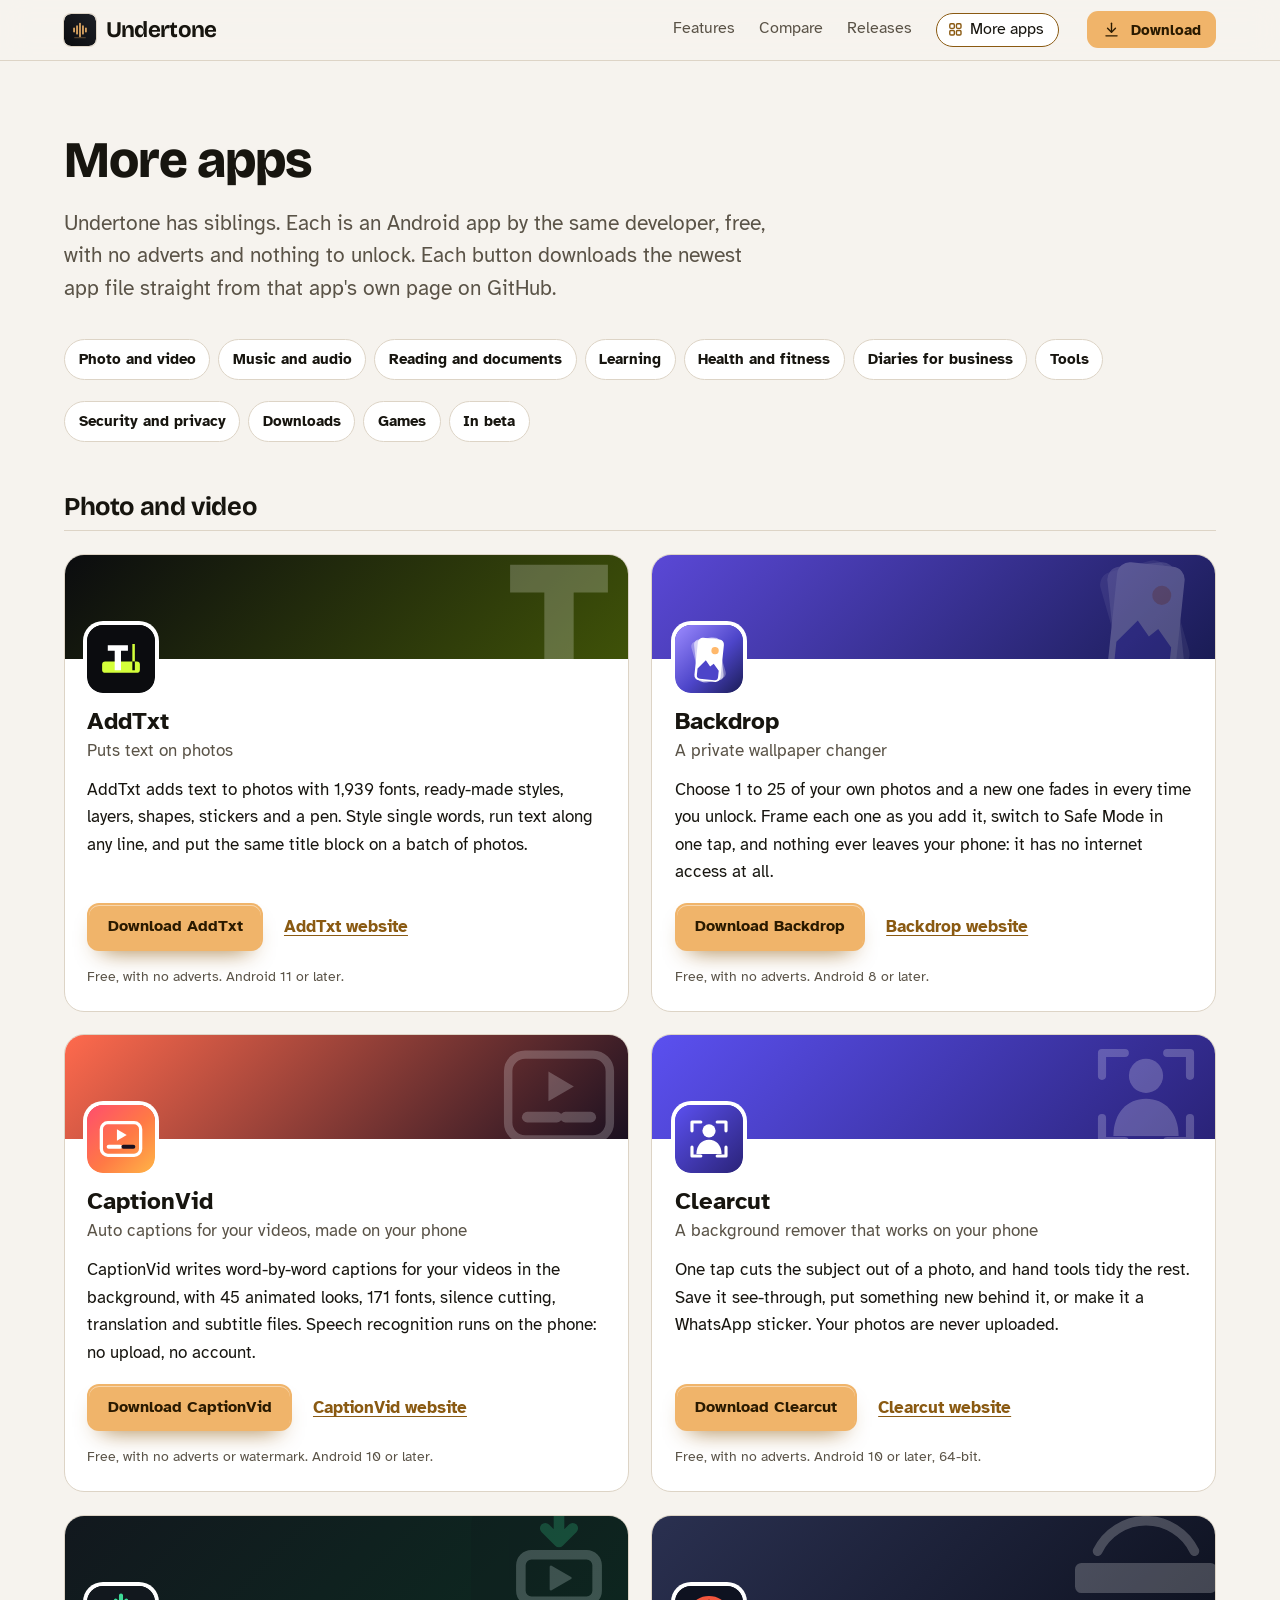
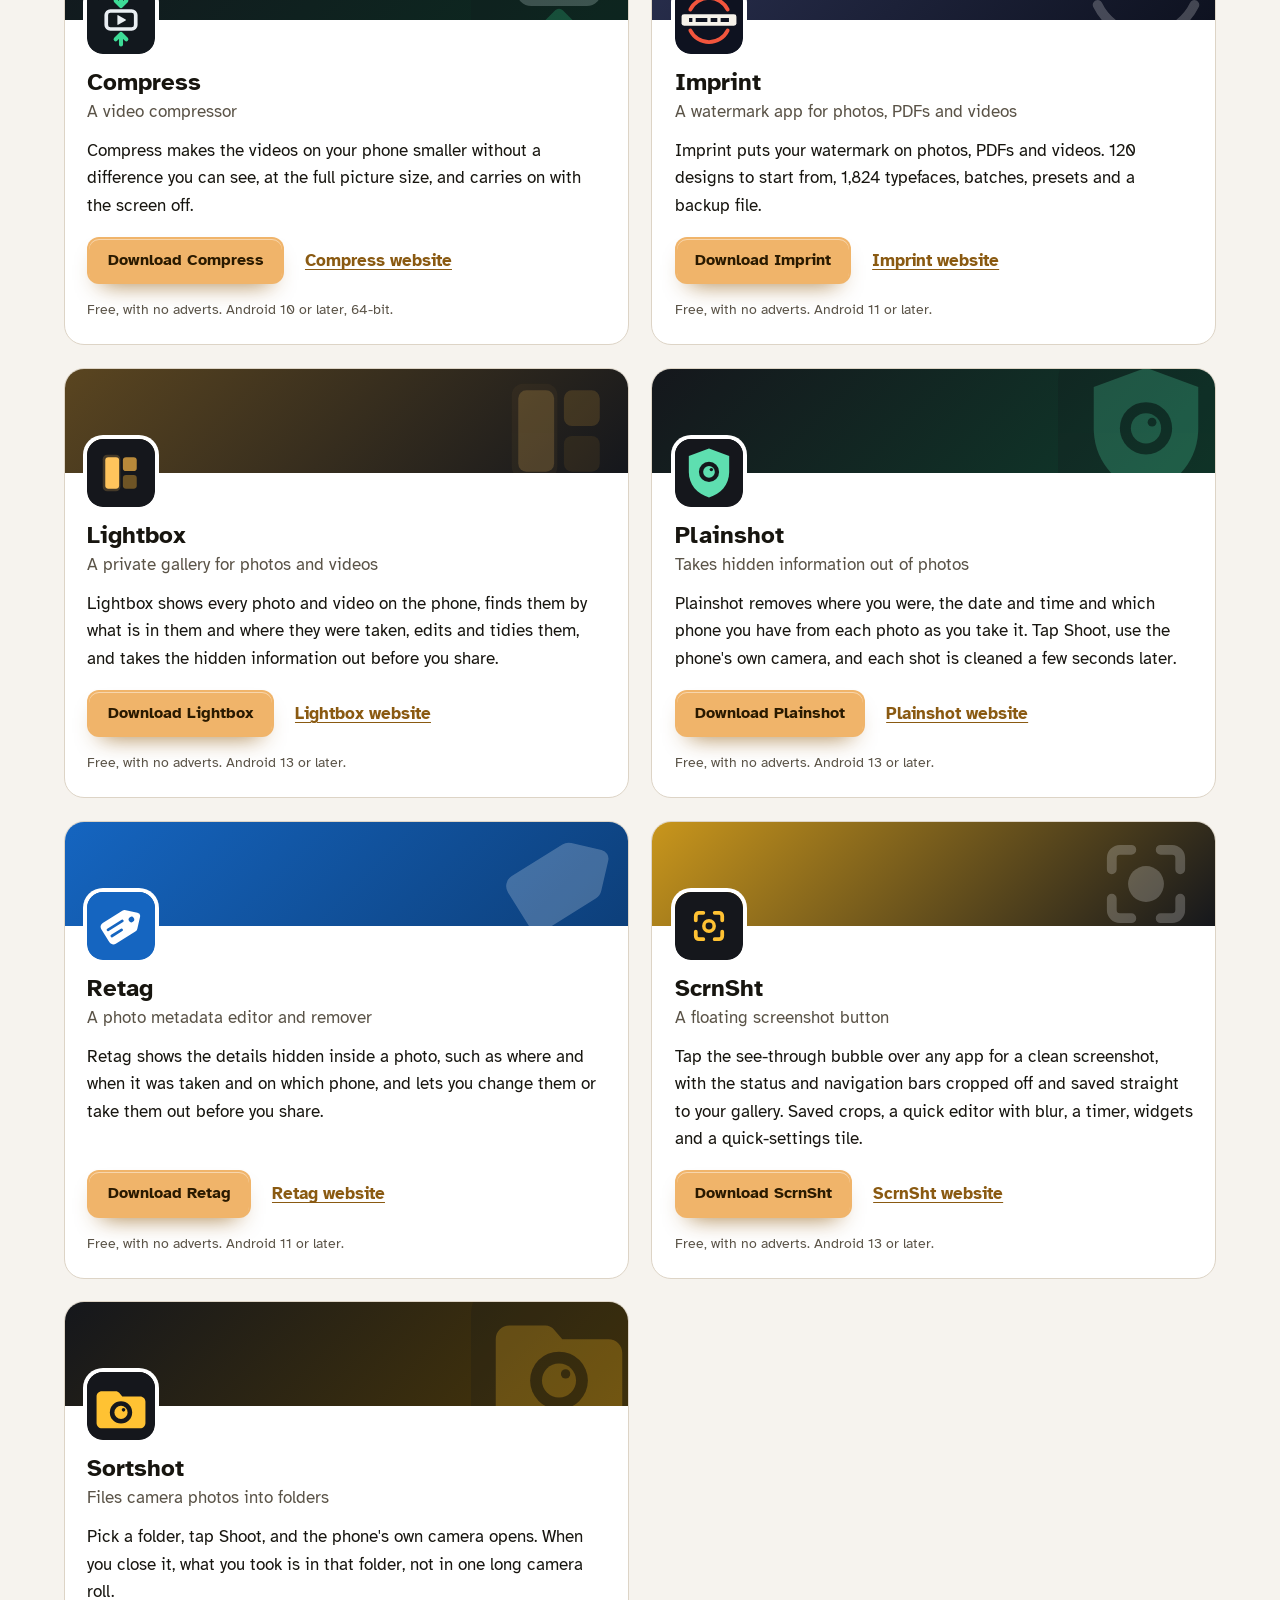
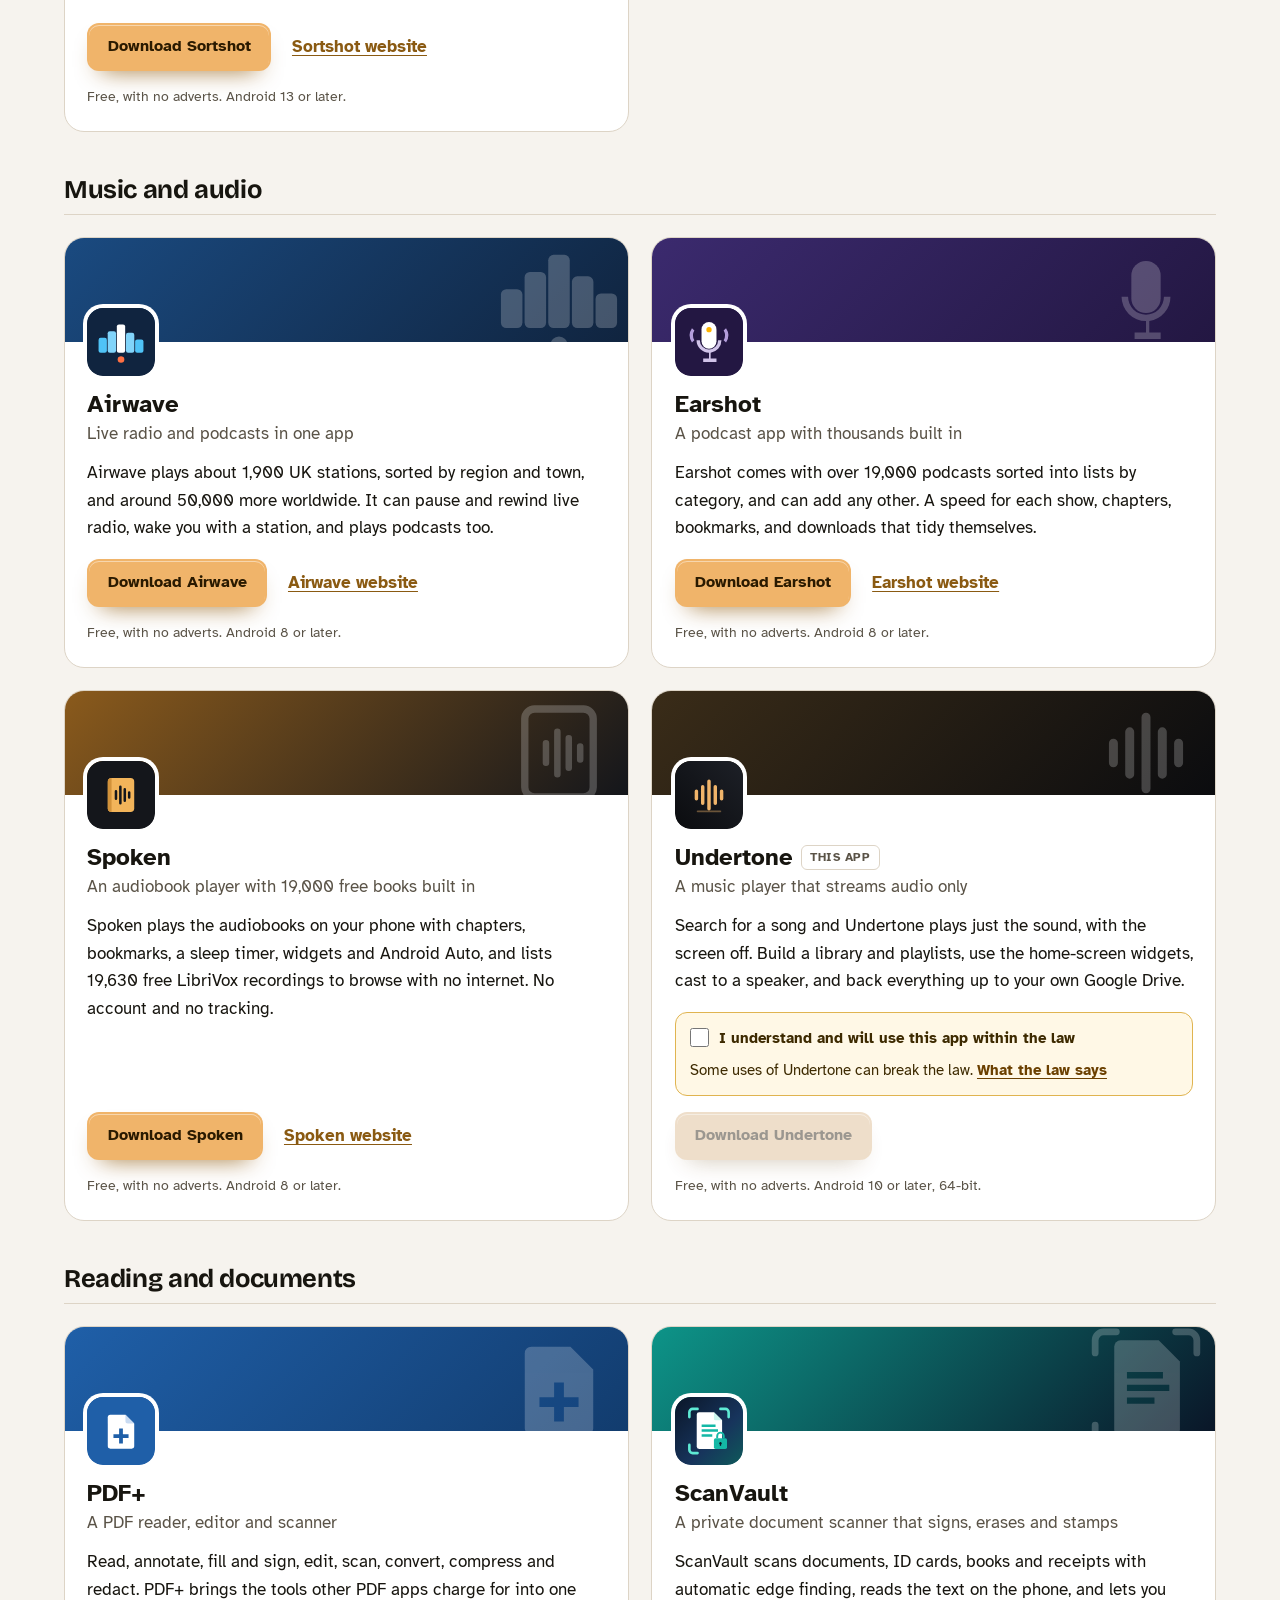
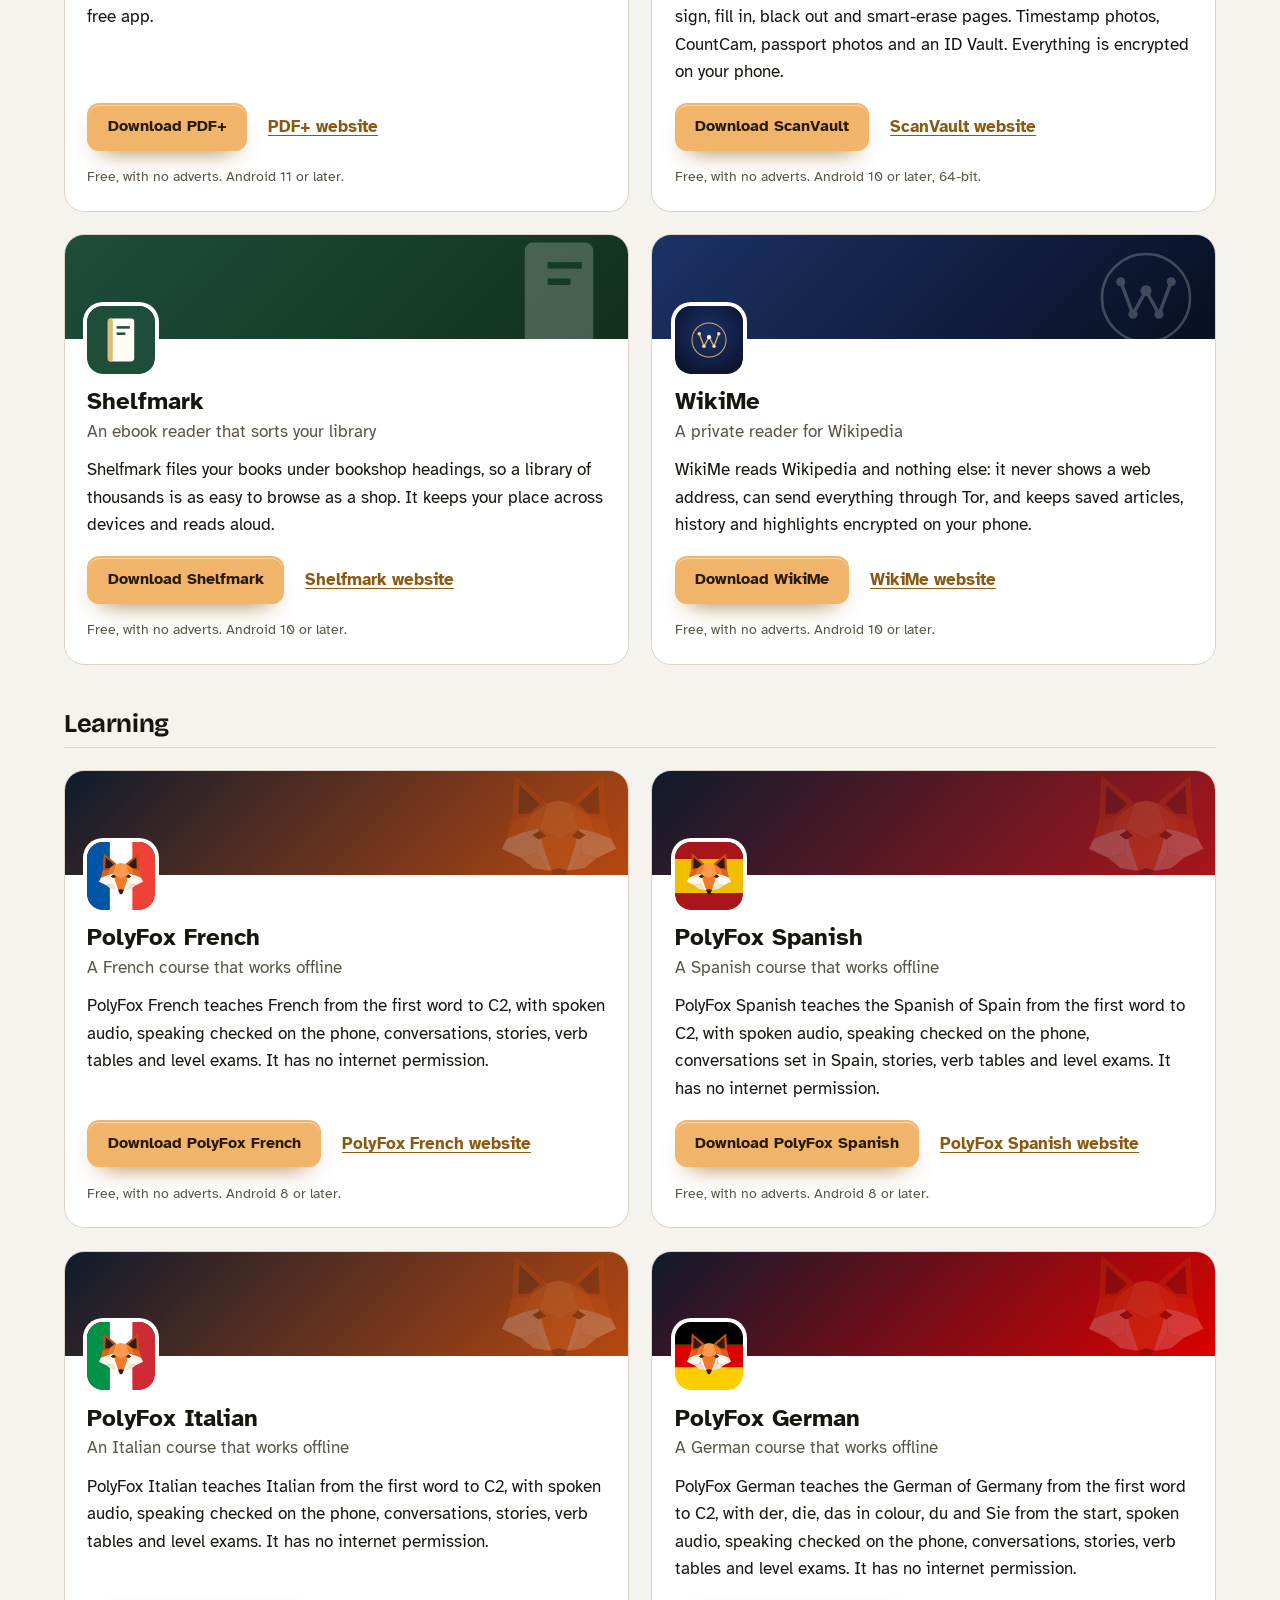
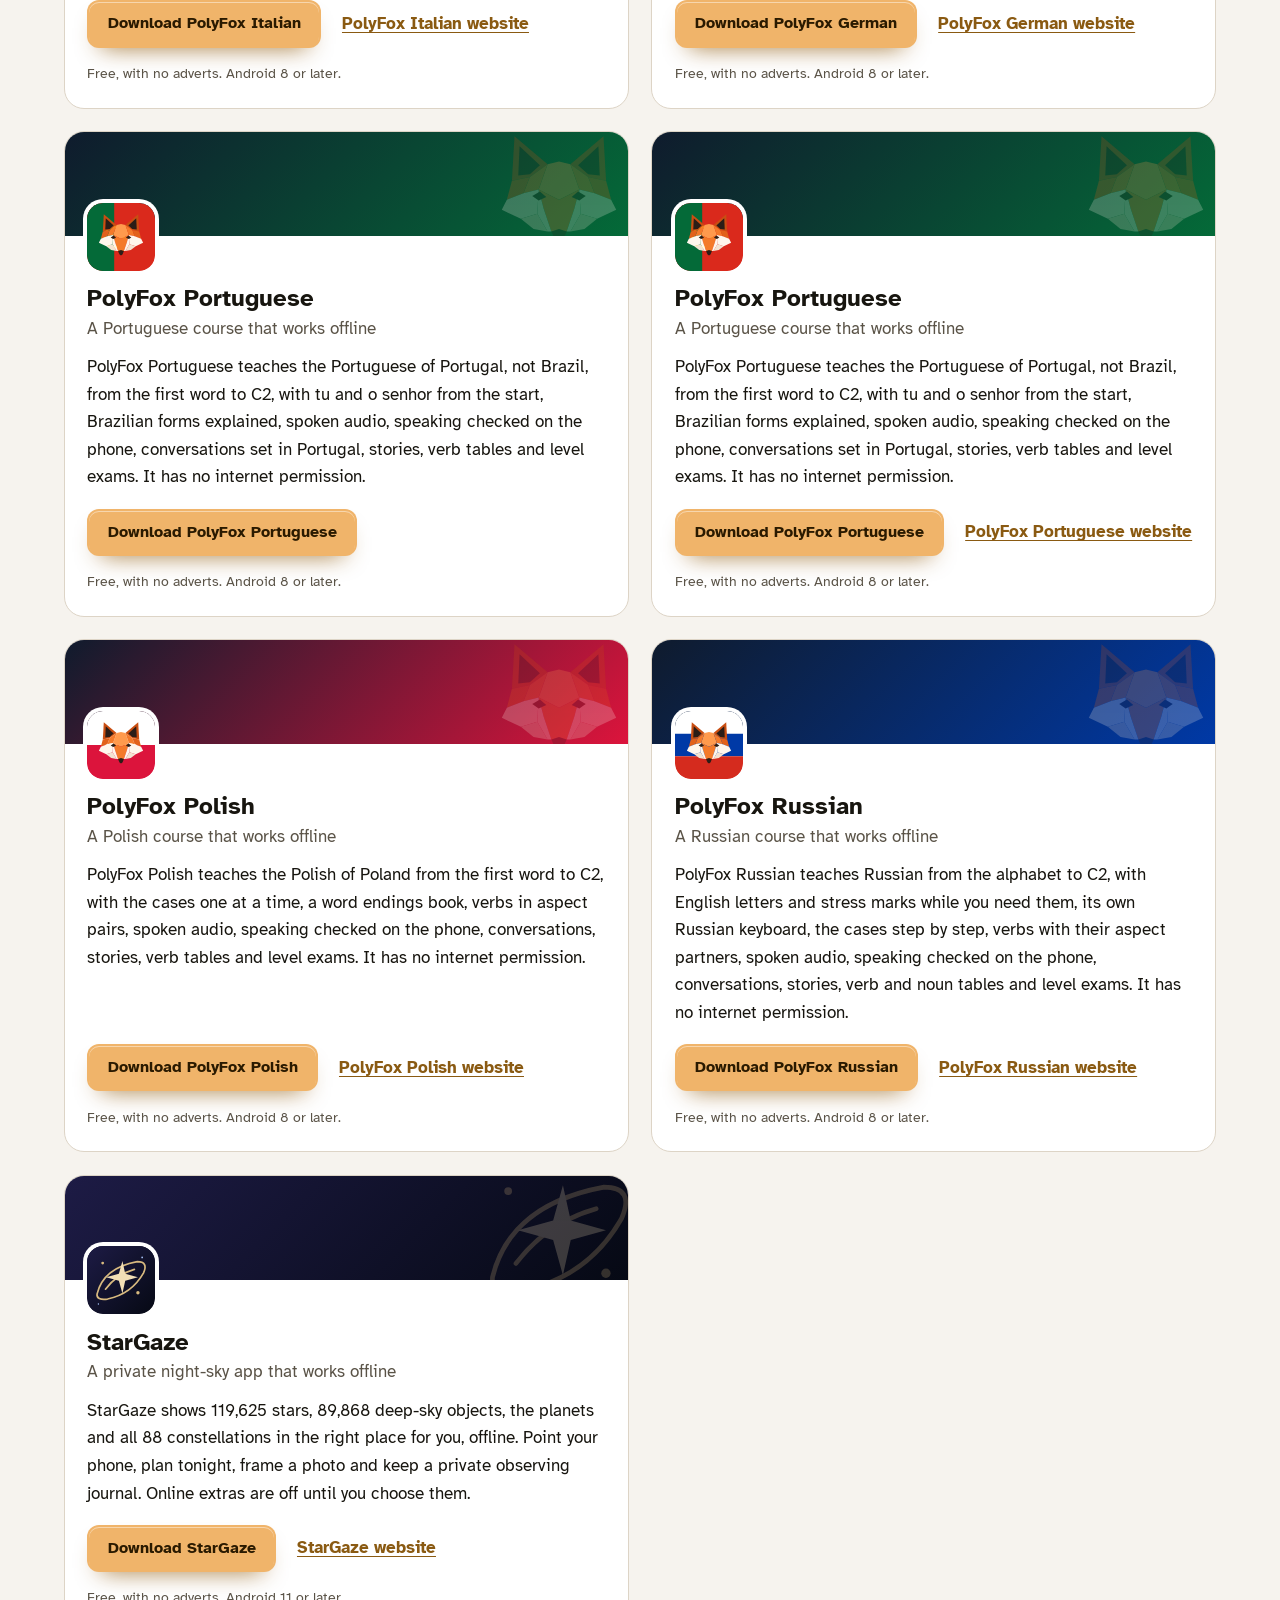
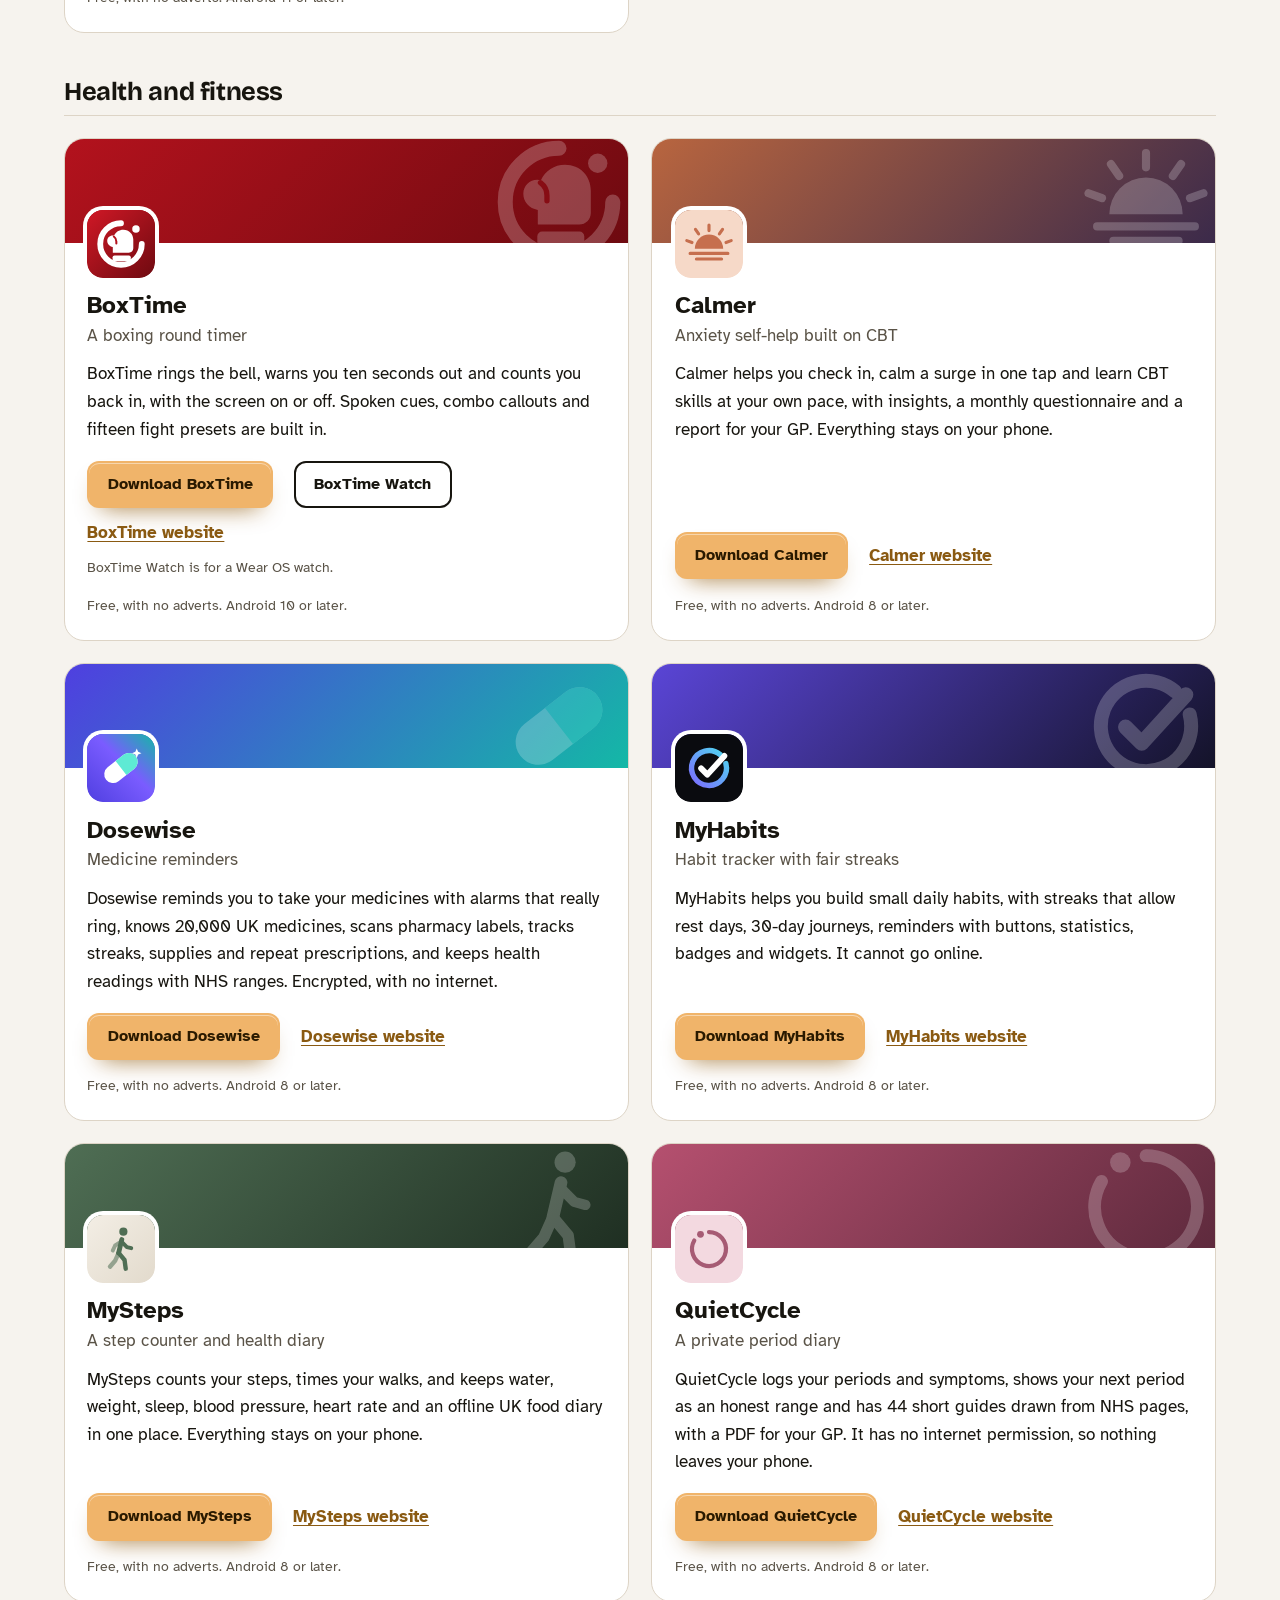
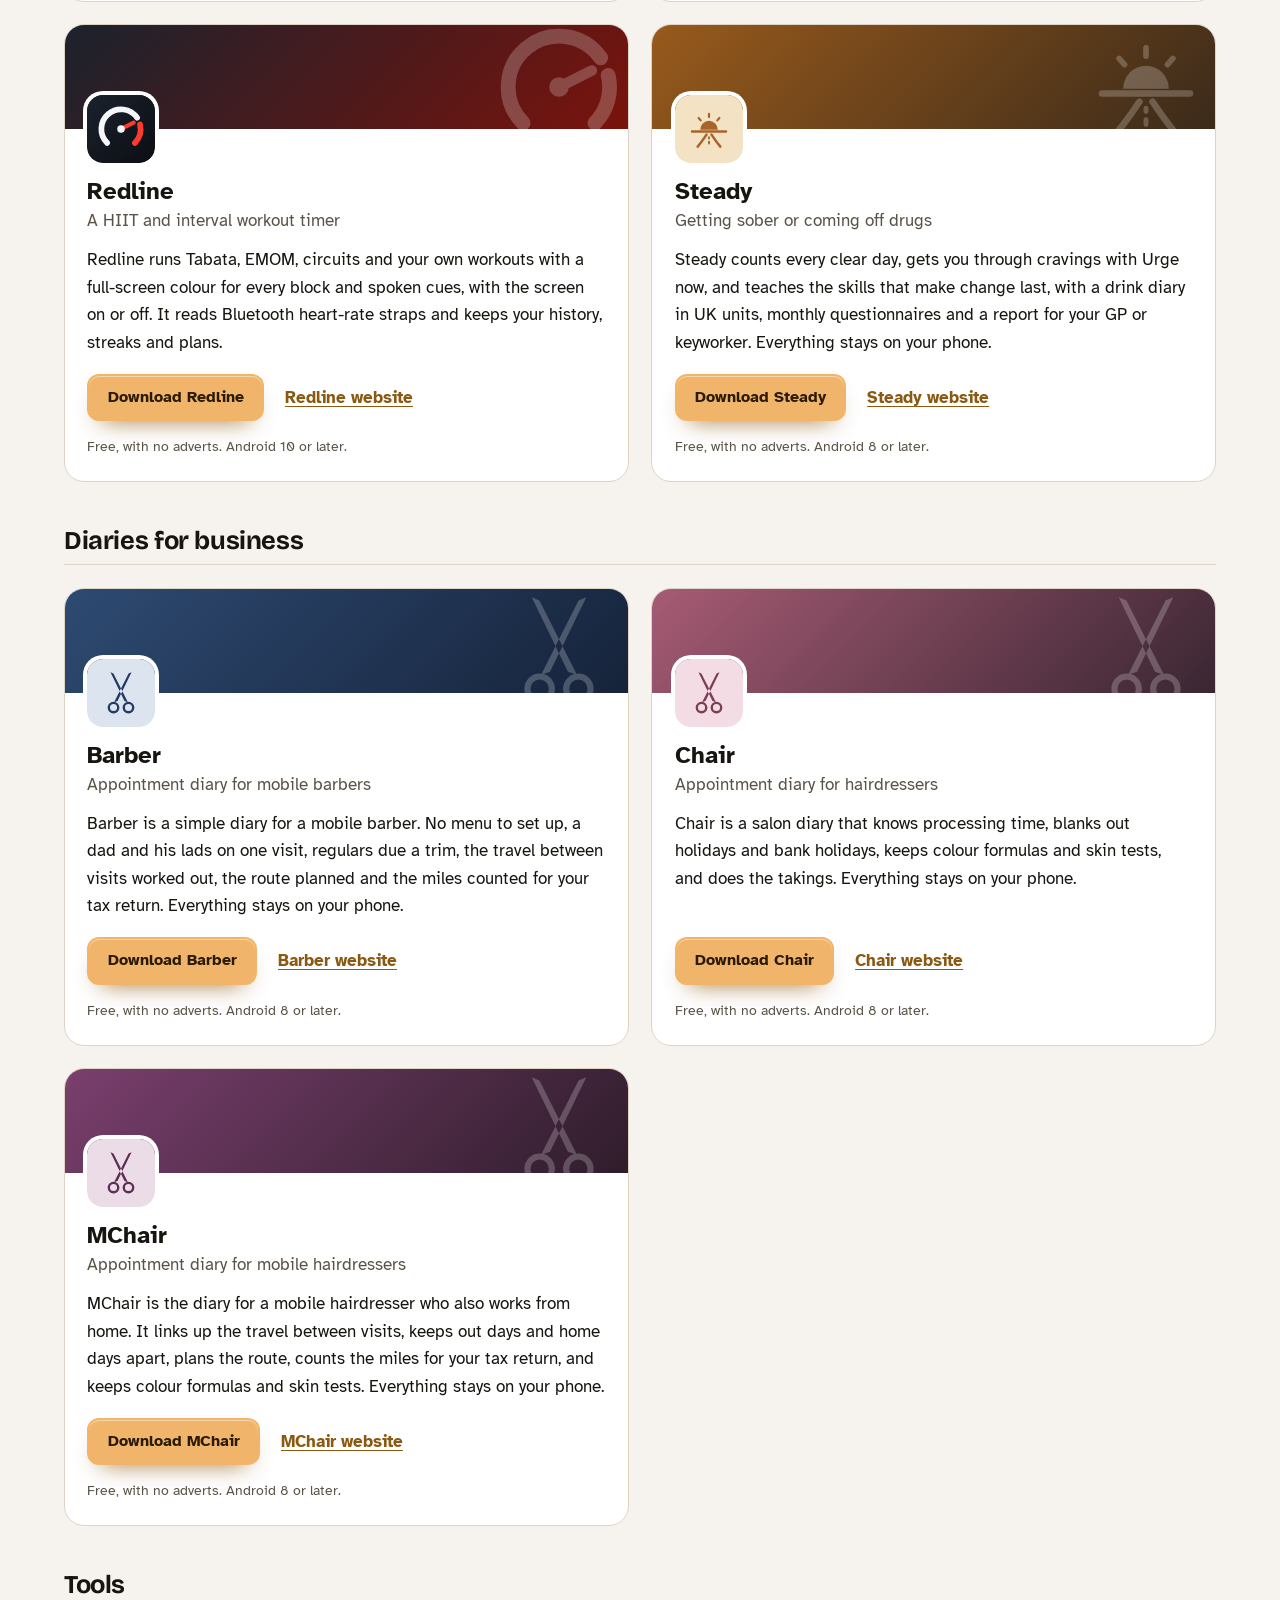
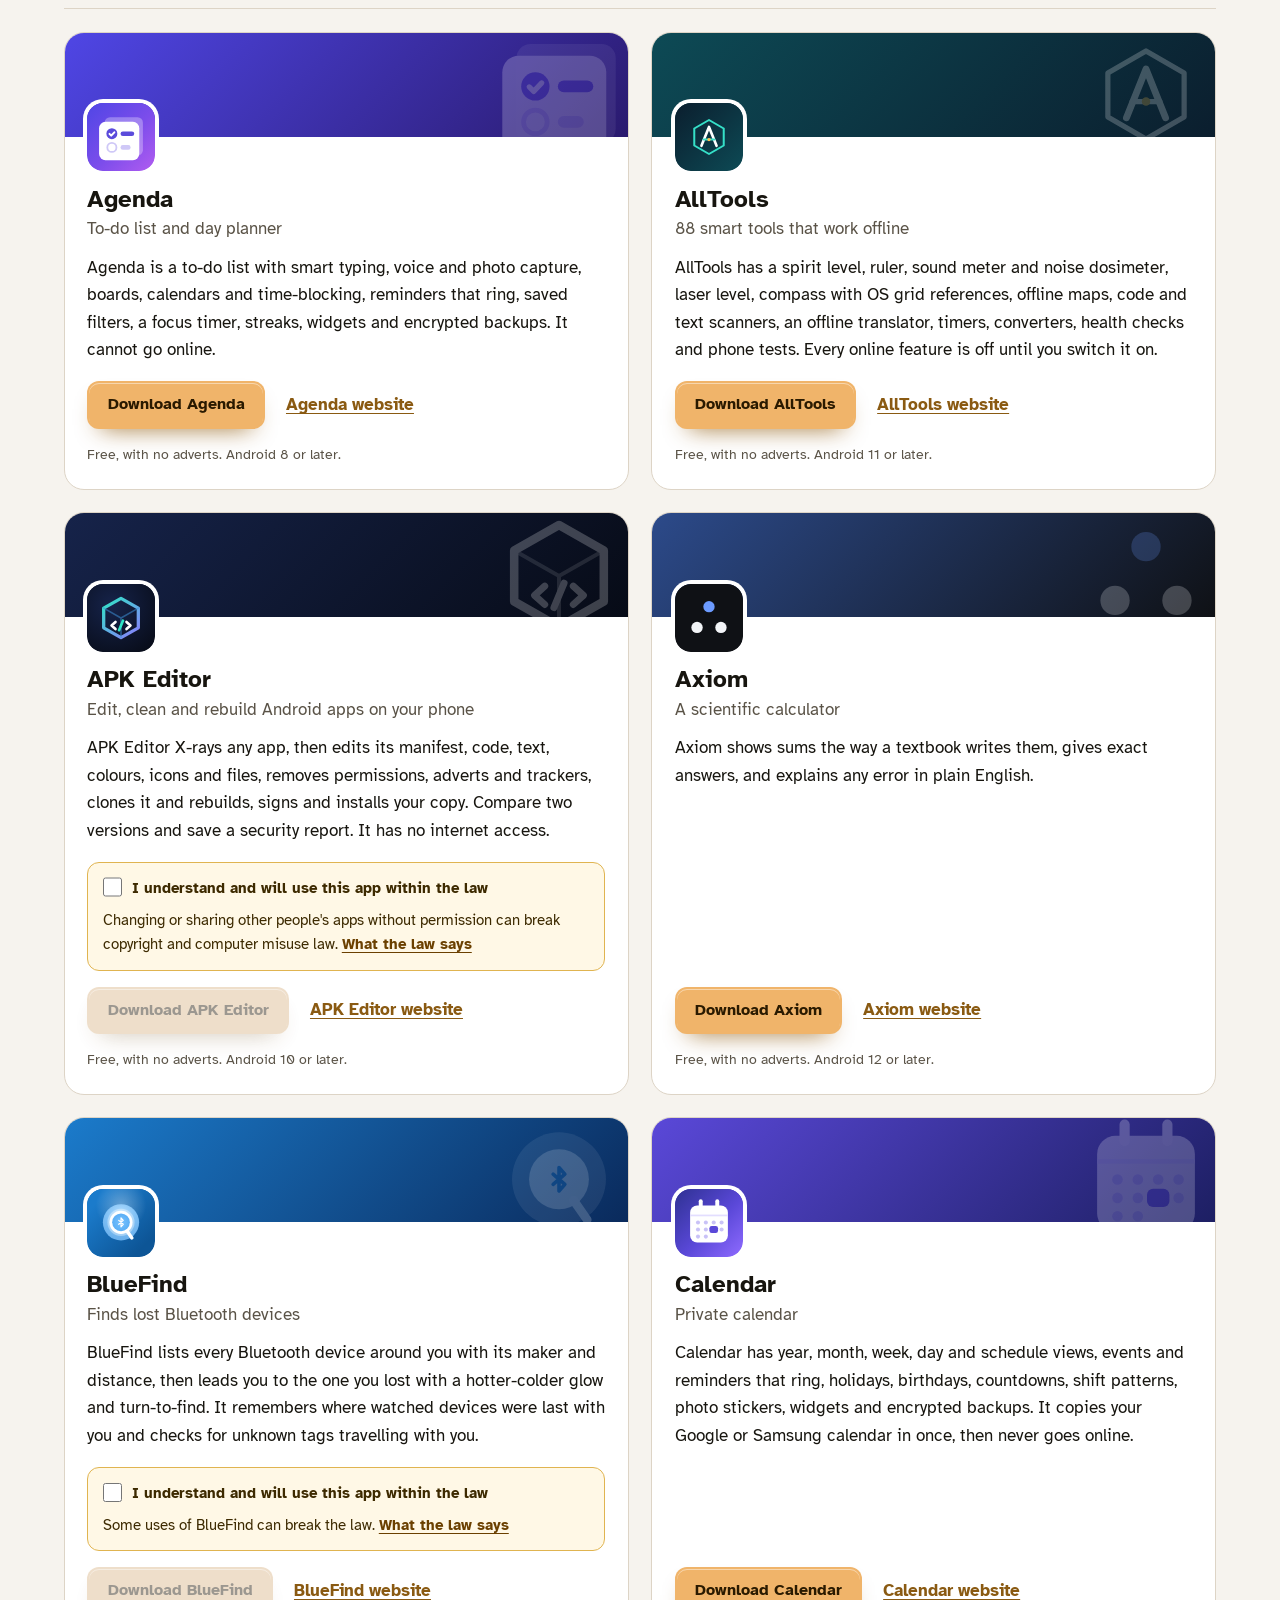
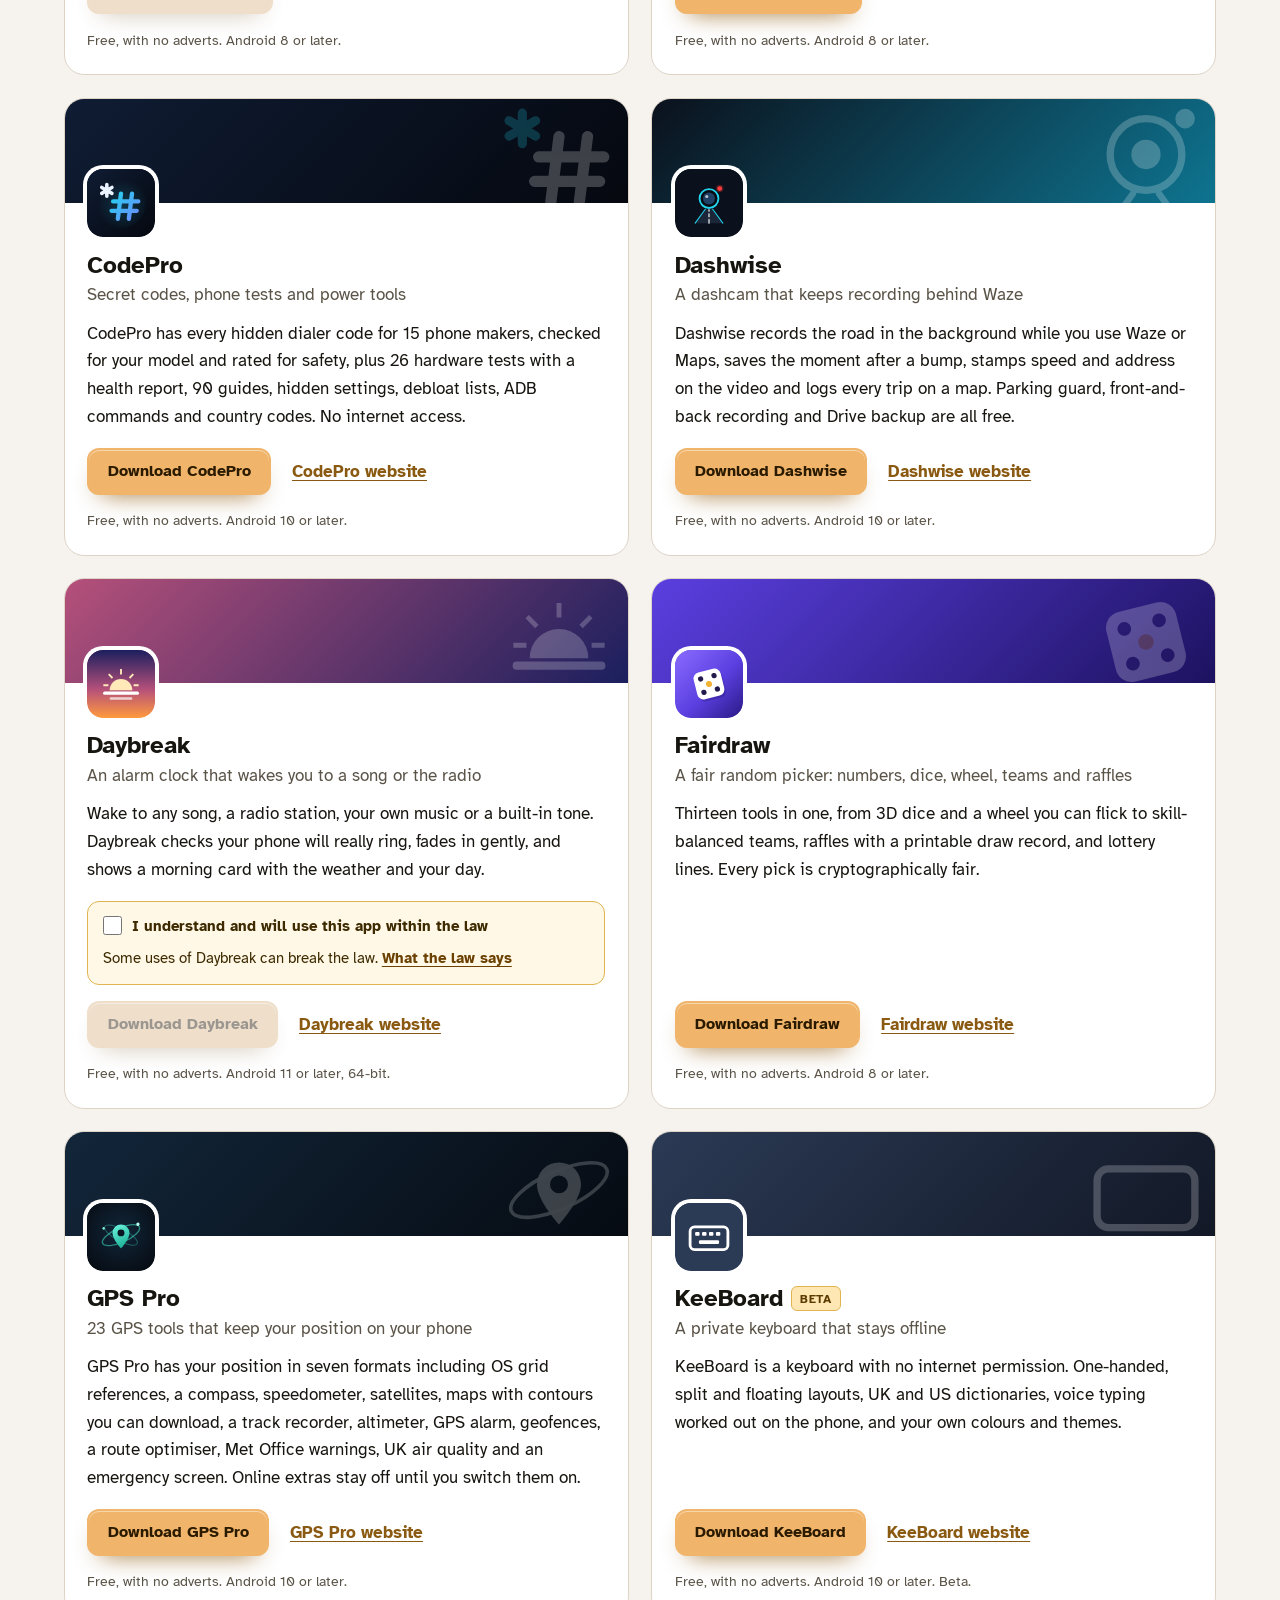
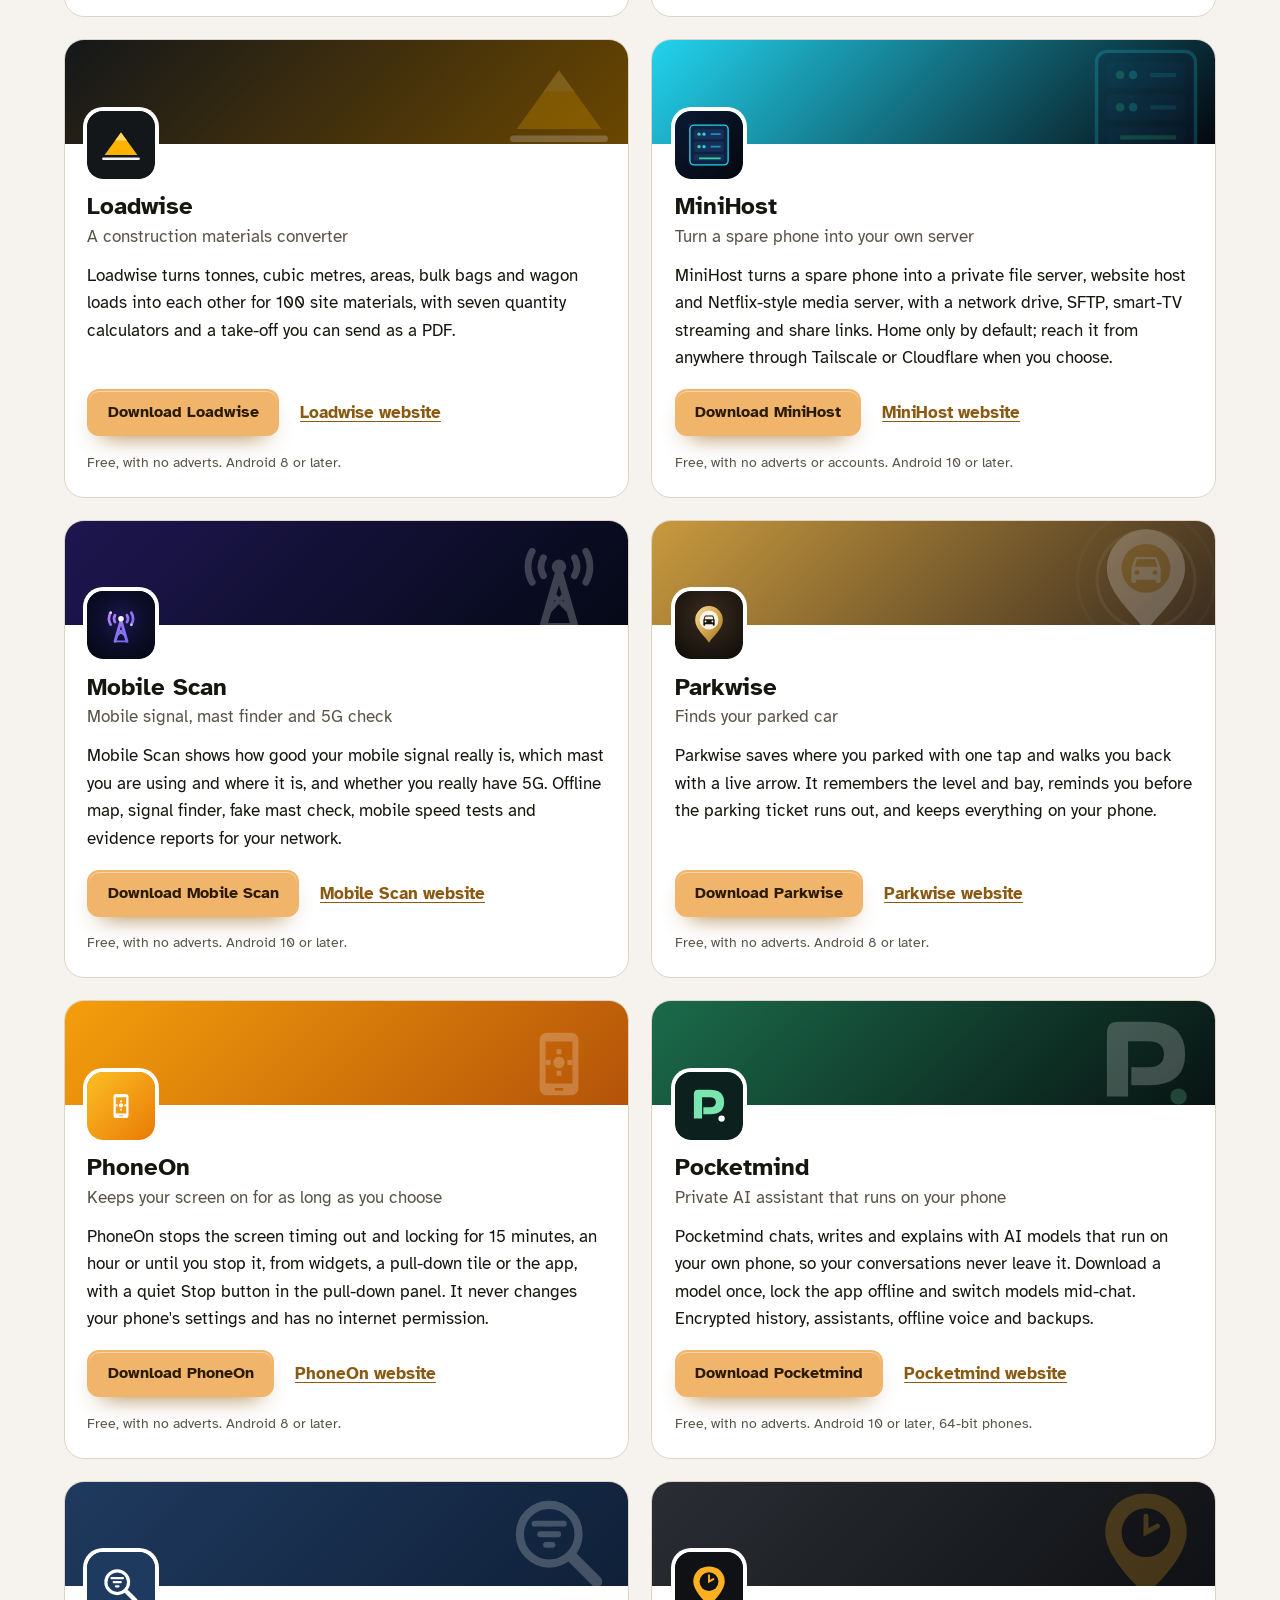
==== commit d39fbf4e: "More apps: add PolyFox Portuguese" ====
--- a/more-apps.html
+++ b/more-apps.html
@@ -4,7 +4,7 @@
 <meta charset="utf-8">
 <meta name="viewport" content="width=device-width, initial-scale=1">
 <title>More free Android apps from the maker of Undertone</title>
-<meta name="description" content="All 95 free Android apps from the maker of Undertone, in one list by category, each with its download and a link to its website.">
+<meta name="description" content="All 96 free Android apps from the maker of Undertone, in one list by category, each with its download and a link to its website.">
 <meta name="author" content="Jonathan Jackson">
 <link rel="canonical" href="https://customgpter.github.io/undertone/more-apps.html">
 <meta name="theme-color" content="#f6f3ee" media="(prefers-color-scheme: light)">
@@ -12,7 +12,7 @@
 <meta property="og:type" content="website">
 <meta property="og:site_name" content="Undertone">
 <meta property="og:title" content="More free Android apps from the maker of Undertone">
-<meta property="og:description" content="All 95 free Android apps from the maker of Undertone, in one list by category, each with its download and a link to its website.">
+<meta property="og:description" content="All 96 free Android apps from the maker of Undertone, in one list by category, each with its download and a link to its website.">
 <meta property="og:url" content="https://customgpter.github.io/undertone/more-apps.html">
 <meta property="og:image" content="https://customgpter.github.io/undertone/assets/og.png">
 <meta property="og:image:width" content="1200">
@@ -26,7 +26,7 @@
 <link rel="preload" href="./assets/fonts/atkinson-hyperlegible-latin-400-normal.woff2" as="font" type="font/woff2" crossorigin>
 <link rel="stylesheet" href="./assets/site.css?v=1">
 <link rel="stylesheet" href="./assets/house.css?v=1">
-<script type="application/ld+json">{"@context":"https://schema.org","@type":"ItemList","name":"Apps from the maker of Undertone","url":"https://customgpter.github.io/undertone/more-apps.html","itemListElement":[{"@type":"ListItem","position":1,"name":"AddTxt","url":"https://customgpter.github.io/addtxt/"},{"@type":"ListItem","position":2,"name":"Backdrop","url":"https://customgpter.github.io/backdrop/"},{"@type":"ListItem","position":3,"name":"CaptionVid","url":"https://customgpter.github.io/captionvid/"},{"@type":"ListItem","position":4,"name":"Clearcut","url":"https://customgpter.github.io/clearcut/"},{"@type":"ListItem","position":5,"name":"Compress","url":"https://customgpter.github.io/compress/"},{"@type":"ListItem","position":6,"name":"Imprint","url":"https://customgpter.github.io/imprint/"},{"@type":"ListItem","position":7,"name":"Lightbox","url":"https://customgpter.github.io/lightbox/"},{"@type":"ListItem","position":8,"name":"Plainshot","url":"https://customgpter.github.io/plainshot/"},{"@type":"ListItem","position":9,"name":"Retag","url":"https://customgpter.github.io/retag/"},{"@type":"ListItem","position":10,"name":"ScrnSht","url":"https://customgpter.github.io/scrnsht/"},{"@type":"ListItem","position":11,"name":"Sortshot","url":"https://customgpter.github.io/sortshot/"},{"@type":"ListItem","position":12,"name":"Airwave","url":"https://customgpter.github.io/airwave/"},{"@type":"ListItem","position":13,"name":"Earshot","url":"https://customgpter.github.io/earshot/"},{"@type":"ListItem","position":14,"name":"Spoken","url":"https://customgpter.github.io/spoken/"},{"@type":"ListItem","position":15,"name":"Undertone","url":"https://customgpter.github.io/undertone/"},{"@type":"ListItem","position":16,"name":"PDF+","url":"https://customgpter.github.io/pdfplus/"},{"@type":"ListItem","position":17,"name":"ScanVault","url":"https://customgpter.github.io/scanvault/"},{"@type":"ListItem","position":18,"name":"Shelfmark","url":"https://customgpter.github.io/shelfmark/"},{"@type":"ListItem","position":19,"name":"WikiMe","url":"https://customgpter.github.io/wikime/"},{"@type":"ListItem","position":20,"name":"PolyFox French","url":"https://customgpter.github.io/polyfox/"},{"@type":"ListItem","position":21,"name":"PolyFox German","url":"https://customgpter.github.io/polyfox-german/"},{"@type":"ListItem","position":22,"name":"PolyFox Polish","url":"https://customgpter.github.io/polyfox-polish/"},{"@type":"ListItem","position":23,"name":"PolyFox Russian","url":"https://customgpter.github.io/polyfox-russian/"},{"@type":"ListItem","position":24,"name":"StarGaze","url":"https://customgpter.github.io/stargaze/"},{"@type":"ListItem","position":25,"name":"BoxTime","url":"https://customgpter.github.io/boxtime/"},{"@type":"ListItem","position":26,"name":"Calmer","url":"https://customgpter.github.io/calmer/"},{"@type":"ListItem","position":27,"name":"Dosewise","url":"https://customgpter.github.io/dosewise/"},{"@type":"ListItem","position":28,"name":"MyHabits","url":"https://customgpter.github.io/myhabits/"},{"@type":"ListItem","position":29,"name":"MySteps","url":"https://customgpter.github.io/mysteps/"},{"@type":"ListItem","position":30,"name":"QuietCycle","url":"https://customgpter.github.io/quietcycle/"},{"@type":"ListItem","position":31,"name":"Redline","url":"https://customgpter.github.io/redline/"},{"@type":"ListItem","position":32,"name":"Steady","url":"https://customgpter.github.io/steady/"},{"@type":"ListItem","position":33,"name":"Barber","url":"https://customgpter.github.io/barber/"},{"@type":"ListItem","position":34,"name":"Chair","url":"https://customgpter.github.io/chair/"},{"@type":"ListItem","position":35,"name":"MChair","url":"https://customgpter.github.io/mchair/"},{"@type":"ListItem","position":36,"name":"Agenda","url":"https://customgpter.github.io/agenda/"},{"@type":"ListItem","position":37,"name":"AllTools","url":"https://customgpter.github.io/alltools/"},{"@type":"ListItem","position":38,"name":"APK Editor","url":"https://customgpter.github.io/apkeditor/"},{"@type":"ListItem","position":39,"name":"Axiom","url":"https://customgpter.github.io/axiom/"},{"@type":"ListItem","position":40,"name":"BlueFind","url":"https://customgpter.github.io/bluefind/"},{"@type":"ListItem","position":41,"name":"Calendar","url":"https://customgpter.github.io/calendar/"},{"@type":"ListItem","position":42,"name":"CodePro","url":"https://customgpter.github.io/codepro/"},{"@type":"ListItem","position":43,"name":"Dashwise","url":"https://customgpter.github.io/dashwise/"},{"@type":"ListItem","position":44,"name":"Daybreak","url":"https://customgpter.github.io/daybreak/"},{"@type":"ListItem","position":45,"name":"Fairdraw","url":"https://customgpter.github.io/fairdraw/"},{"@type":"ListItem","position":46,"name":"GPS Pro","url":"https://customgpter.github.io/gpspro/"},{"@type":"ListItem","position":47,"name":"KeeBoard","url":"https://customgpter.github.io/keeboard/"},{"@type":"ListItem","position":48,"name":"Loadwise","url":"https://customgpter.github.io/loadwise/"},{"@type":"ListItem","position":49,"name":"MiniHost","url":"https://customgpter.github.io/minihost/"},{"@type":"ListItem","position":50,"name":"Mobile Scan","url":"https://customgpter.github.io/mobilescan/"},{"@type":"ListItem","position":51,"name":"Parkwise","url":"https://customgpter.github.io/parkwise/"},{"@type":"ListItem","position":52,"name":"Pocketmind","url":"https://customgpter.github.io/pocketmind/"},{"@type":"ListItem","position":53,"name":"Refine","url":"https://customgpter.github.io/refine/"},{"@type":"ListItem","position":54,"name":"Shiftwise","url":"https://customgpter.github.io/shiftwise/"},{"@type":"ListItem","position":55,"name":"SimpleCalc","url":"https://customgpter.github.io/simplecalc/"},{"@type":"ListItem","position":56,"name":"Skyline","url":"https://customgpter.github.io/skyline/"},{"@type":"ListItem","position":57,"name":"Slipway","url":"https://customgpter.github.io/slipway/"},{"@type":"ListItem","position":58,"name":"Tagger","url":"https://customgpter.github.io/tagger/"},{"@type":"ListItem","position":59,"name":"TotalClean","url":"https://customgpter.github.io/totalclean/"},{"@type":"ListItem","position":60,"name":"TVLink","url":"https://customgpter.github.io/tvlink/"},{"@type":"ListItem","position":61,"name":"Unbox","url":"https://customgpter.github.io/unbox/"},{"@type":"ListItem","position":62,"name":"WhatsKeep","url":"https://customgpter.github.io/whatskeep/"},{"@type":"ListItem","position":63,"name":"WiFi Scan","url":"https://customgpter.github.io/wifiscan/"},{"@type":"ListItem","position":64,"name":"Auditly","url":"https://customgpter.github.io/auditly/"},{"@type":"ListItem","position":65,"name":"Backchannel","url":"https://customgpter.github.io/backchannel/"},{"@type":"ListItem","position":66,"name":"ENotes","url":"https://customgpter.github.io/enotes/"},{"@type":"ListItem","position":67,"name":"FindMe","url":"https://customgpter.github.io/findme/"},{"@type":"ListItem","position":68,"name":"iLock","url":"https://customgpter.github.io/ilock/"},{"@type":"ListItem","position":69,"name":"ImSafe","url":"https://customgpter.github.io/imsafe/"},{"@type":"ListItem","position":70,"name":"IShred","url":"https://customgpter.github.io/ishred/"},{"@type":"ListItem","position":71,"name":"LockBox","url":"https://customgpter.github.io/lockbox/"},{"@type":"ListItem","position":72,"name":"PassVault","url":"https://customgpter.github.io/passvault/"},{"@type":"ListItem","position":73,"name":"SpyFind","url":"https://customgpter.github.io/spyfind/"},{"@type":"ListItem","position":74,"name":"TextWipe","url":"https://customgpter.github.io/textwipe/"},{"@type":"ListItem","position":75,"name":"Tracewire","url":"https://customgpter.github.io/tracewire/"},{"@type":"ListItem","position":76,"name":"Vigil","url":"https://customgpter.github.io/vigil/"},{"@type":"ListItem","position":77,"name":"Grab","url":"https://customgpter.github.io/grab/"},{"@type":"ListItem","position":78,"name":"Swarm","url":"https://customgpter.github.io/swarm/"},{"@type":"ListItem","position":79,"name":"Plane Games","url":"https://customgpter.github.io/plane-games/"},{"@type":"ListItem","position":80,"name":"Ninefold","url":"https://customgpter.github.io/ninefold/"},{"@type":"ListItem","position":81,"name":"Cubewise","url":"https://customgpter.github.io/cubewise/"},{"@type":"ListItem","position":82,"name":"Tilewise","url":"https://customgpter.github.io/tilewise/"},{"@type":"ListItem","position":83,"name":"Letterwise","url":"https://customgpter.github.io/letterwise/"},{"@type":"ListItem","position":84,"name":"Kingside","url":"https://customgpter.github.io/kingside/"},{"@type":"ListItem","position":85,"name":"Deckhand","url":"https://customgpter.github.io/deckhand/"},{"@type":"ListItem","position":86,"name":"SNESForge","url":"https://customgpter.github.io/snesforge/"},{"@type":"ListItem","position":87,"name":"Fame Boy","url":"https://customgpter.github.io/fameboy/"},{"@type":"ListItem","position":88,"name":"PSPPro","url":"https://customgpter.github.io/psppro/"},{"@type":"ListItem","position":89,"name":"MegaGen","url":"https://customgpter.github.io/megagen/"},{"@type":"ListItem","position":90,"name":"QVR","url":"https://customgpter.github.io/qvr/"},{"@type":"ListItem","position":91,"name":"QVR Watch","url":"https://customgpter.github.io/qvr-watch/"},{"@type":"ListItem","position":92,"name":"QVRLite","url":"https://customgpter.github.io/qvrlite/"},{"@type":"ListItem","position":93,"name":"Onionz","url":"https://customgpter.github.io/onionz/"},{"@type":"ListItem","position":94,"name":"OnionzWeb","url":"https://customgpter.github.io/onionzweb/"}]}</script>
+<script type="application/ld+json">{"@context":"https://schema.org","@type":"ItemList","name":"Apps from the maker of Undertone","url":"https://customgpter.github.io/undertone/more-apps.html","itemListElement":[{"@type":"ListItem","position":1,"name":"AddTxt","url":"https://customgpter.github.io/addtxt/"},{"@type":"ListItem","position":2,"name":"Backdrop","url":"https://customgpter.github.io/backdrop/"},{"@type":"ListItem","position":3,"name":"CaptionVid","url":"https://customgpter.github.io/captionvid/"},{"@type":"ListItem","position":4,"name":"Clearcut","url":"https://customgpter.github.io/clearcut/"},{"@type":"ListItem","position":5,"name":"Compress","url":"https://customgpter.github.io/compress/"},{"@type":"ListItem","position":6,"name":"Imprint","url":"https://customgpter.github.io/imprint/"},{"@type":"ListItem","position":7,"name":"Lightbox","url":"https://customgpter.github.io/lightbox/"},{"@type":"ListItem","position":8,"name":"Plainshot","url":"https://customgpter.github.io/plainshot/"},{"@type":"ListItem","position":9,"name":"Retag","url":"https://customgpter.github.io/retag/"},{"@type":"ListItem","position":10,"name":"ScrnSht","url":"https://customgpter.github.io/scrnsht/"},{"@type":"ListItem","position":11,"name":"Sortshot","url":"https://customgpter.github.io/sortshot/"},{"@type":"ListItem","position":12,"name":"Airwave","url":"https://customgpter.github.io/airwave/"},{"@type":"ListItem","position":13,"name":"Earshot","url":"https://customgpter.github.io/earshot/"},{"@type":"ListItem","position":14,"name":"Spoken","url":"https://customgpter.github.io/spoken/"},{"@type":"ListItem","position":15,"name":"Undertone","url":"https://customgpter.github.io/undertone/"},{"@type":"ListItem","position":16,"name":"PDF+","url":"https://customgpter.github.io/pdfplus/"},{"@type":"ListItem","position":17,"name":"ScanVault","url":"https://customgpter.github.io/scanvault/"},{"@type":"ListItem","position":18,"name":"Shelfmark","url":"https://customgpter.github.io/shelfmark/"},{"@type":"ListItem","position":19,"name":"WikiMe","url":"https://customgpter.github.io/wikime/"},{"@type":"ListItem","position":20,"name":"PolyFox French","url":"https://customgpter.github.io/polyfox/"},{"@type":"ListItem","position":21,"name":"PolyFox German","url":"https://customgpter.github.io/polyfox-german/"},{"@type":"ListItem","position":22,"name":"PolyFox Portuguese","url":"https://customgpter.github.io/polyfox-portuguese/"},{"@type":"ListItem","position":23,"name":"PolyFox Polish","url":"https://customgpter.github.io/polyfox-polish/"},{"@type":"ListItem","position":24,"name":"PolyFox Russian","url":"https://customgpter.github.io/polyfox-russian/"},{"@type":"ListItem","position":25,"name":"StarGaze","url":"https://customgpter.github.io/stargaze/"},{"@type":"ListItem","position":26,"name":"BoxTime","url":"https://customgpter.github.io/boxtime/"},{"@type":"ListItem","position":27,"name":"Calmer","url":"https://customgpter.github.io/calmer/"},{"@type":"ListItem","position":28,"name":"Dosewise","url":"https://customgpter.github.io/dosewise/"},{"@type":"ListItem","position":29,"name":"MyHabits","url":"https://customgpter.github.io/myhabits/"},{"@type":"ListItem","position":30,"name":"MySteps","url":"https://customgpter.github.io/mysteps/"},{"@type":"ListItem","position":31,"name":"QuietCycle","url":"https://customgpter.github.io/quietcycle/"},{"@type":"ListItem","position":32,"name":"Redline","url":"https://customgpter.github.io/redline/"},{"@type":"ListItem","position":33,"name":"Steady","url":"https://customgpter.github.io/steady/"},{"@type":"ListItem","position":34,"name":"Barber","url":"https://customgpter.github.io/barber/"},{"@type":"ListItem","position":35,"name":"Chair","url":"https://customgpter.github.io/chair/"},{"@type":"ListItem","position":36,"name":"MChair","url":"https://customgpter.github.io/mchair/"},{"@type":"ListItem","position":37,"name":"Agenda","url":"https://customgpter.github.io/agenda/"},{"@type":"ListItem","position":38,"name":"AllTools","url":"https://customgpter.github.io/alltools/"},{"@type":"ListItem","position":39,"name":"APK Editor","url":"https://customgpter.github.io/apkeditor/"},{"@type":"ListItem","position":40,"name":"Axiom","url":"https://customgpter.github.io/axiom/"},{"@type":"ListItem","position":41,"name":"BlueFind","url":"https://customgpter.github.io/bluefind/"},{"@type":"ListItem","position":42,"name":"Calendar","url":"https://customgpter.github.io/calendar/"},{"@type":"ListItem","position":43,"name":"CodePro","url":"https://customgpter.github.io/codepro/"},{"@type":"ListItem","position":44,"name":"Dashwise","url":"https://customgpter.github.io/dashwise/"},{"@type":"ListItem","position":45,"name":"Daybreak","url":"https://customgpter.github.io/daybreak/"},{"@type":"ListItem","position":46,"name":"Fairdraw","url":"https://customgpter.github.io/fairdraw/"},{"@type":"ListItem","position":47,"name":"GPS Pro","url":"https://customgpter.github.io/gpspro/"},{"@type":"ListItem","position":48,"name":"KeeBoard","url":"https://customgpter.github.io/keeboard/"},{"@type":"ListItem","position":49,"name":"Loadwise","url":"https://customgpter.github.io/loadwise/"},{"@type":"ListItem","position":50,"name":"MiniHost","url":"https://customgpter.github.io/minihost/"},{"@type":"ListItem","position":51,"name":"Mobile Scan","url":"https://customgpter.github.io/mobilescan/"},{"@type":"ListItem","position":52,"name":"Parkwise","url":"https://customgpter.github.io/parkwise/"},{"@type":"ListItem","position":53,"name":"Pocketmind","url":"https://customgpter.github.io/pocketmind/"},{"@type":"ListItem","position":54,"name":"Refine","url":"https://customgpter.github.io/refine/"},{"@type":"ListItem","position":55,"name":"Shiftwise","url":"https://customgpter.github.io/shiftwise/"},{"@type":"ListItem","position":56,"name":"SimpleCalc","url":"https://customgpter.github.io/simplecalc/"},{"@type":"ListItem","position":57,"name":"Skyline","url":"https://customgpter.github.io/skyline/"},{"@type":"ListItem","position":58,"name":"Slipway","url":"https://customgpter.github.io/slipway/"},{"@type":"ListItem","position":59,"name":"Tagger","url":"https://customgpter.github.io/tagger/"},{"@type":"ListItem","position":60,"name":"TotalClean","url":"https://customgpter.github.io/totalclean/"},{"@type":"ListItem","position":61,"name":"TVLink","url":"https://customgpter.github.io/tvlink/"},{"@type":"ListItem","position":62,"name":"Unbox","url":"https://customgpter.github.io/unbox/"},{"@type":"ListItem","position":63,"name":"WhatsKeep","url":"https://customgpter.github.io/whatskeep/"},{"@type":"ListItem","position":64,"name":"WiFi Scan","url":"https://customgpter.github.io/wifiscan/"},{"@type":"ListItem","position":65,"name":"Auditly","url":"https://customgpter.github.io/auditly/"},{"@type":"ListItem","position":66,"name":"Backchannel","url":"https://customgpter.github.io/backchannel/"},{"@type":"ListItem","position":67,"name":"ENotes","url":"https://customgpter.github.io/enotes/"},{"@type":"ListItem","position":68,"name":"FindMe","url":"https://customgpter.github.io/findme/"},{"@type":"ListItem","position":69,"name":"iLock","url":"https://customgpter.github.io/ilock/"},{"@type":"ListItem","position":70,"name":"ImSafe","url":"https://customgpter.github.io/imsafe/"},{"@type":"ListItem","position":71,"name":"IShred","url":"https://customgpter.github.io/ishred/"},{"@type":"ListItem","position":72,"name":"LockBox","url":"https://customgpter.github.io/lockbox/"},{"@type":"ListItem","position":73,"name":"PassVault","url":"https://customgpter.github.io/passvault/"},{"@type":"ListItem","position":74,"name":"SpyFind","url":"https://customgpter.github.io/spyfind/"},{"@type":"ListItem","position":75,"name":"TextWipe","url":"https://customgpter.github.io/textwipe/"},{"@type":"ListItem","position":76,"name":"Tracewire","url":"https://customgpter.github.io/tracewire/"},{"@type":"ListItem","position":77,"name":"Vigil","url":"https://customgpter.github.io/vigil/"},{"@type":"ListItem","position":78,"name":"Grab","url":"https://customgpter.github.io/grab/"},{"@type":"ListItem","position":79,"name":"Swarm","url":"https://customgpter.github.io/swarm/"},{"@type":"ListItem","position":80,"name":"Plane Games","url":"https://customgpter.github.io/plane-games/"},{"@type":"ListItem","position":81,"name":"Ninefold","url":"https://customgpter.github.io/ninefold/"},{"@type":"ListItem","position":82,"name":"Cubewise","url":"https://customgpter.github.io/cubewise/"},{"@type":"ListItem","position":83,"name":"Tilewise","url":"https://customgpter.github.io/tilewise/"},{"@type":"ListItem","position":84,"name":"Letterwise","url":"https://customgpter.github.io/letterwise/"},{"@type":"ListItem","position":85,"name":"Kingside","url":"https://customgpter.github.io/kingside/"},{"@type":"ListItem","position":86,"name":"Deckhand","url":"https://customgpter.github.io/deckhand/"},{"@type":"ListItem","position":87,"name":"SNESForge","url":"https://customgpter.github.io/snesforge/"},{"@type":"ListItem","position":88,"name":"Fame Boy","url":"https://customgpter.github.io/fameboy/"},{"@type":"ListItem","position":89,"name":"PSPPro","url":"https://customgpter.github.io/psppro/"},{"@type":"ListItem","position":90,"name":"MegaGen","url":"https://customgpter.github.io/megagen/"},{"@type":"ListItem","position":91,"name":"QVR","url":"https://customgpter.github.io/qvr/"},{"@type":"ListItem","position":92,"name":"QVR Watch","url":"https://customgpter.github.io/qvr-watch/"},{"@type":"ListItem","position":93,"name":"QVRLite","url":"https://customgpter.github.io/qvrlite/"},{"@type":"ListItem","position":94,"name":"Onionz","url":"https://customgpter.github.io/onionz/"},{"@type":"ListItem","position":95,"name":"OnionzWeb","url":"https://customgpter.github.io/onionzweb/"}]}</script>
 <link rel="stylesheet" href="./assets/apps-list.css?v=1">
 <script src="./assets/apps-list.js?v=1" defer></script>
 </head>
@@ -70,7 +70,7 @@
 <div class="mapps-group" role="group" aria-labelledby="apps-learning"><h2 class="mapps-cat" id="apps-learning">Learning</h2>
 <ul class="mapps"><li class="mapp" style="--b:#0f1b2d;--b2:#b8480f"><div class="mapp-cover" aria-hidden="true"><svg viewBox="0 0 108 108"><polygon fill="#C94E12" points="26.7,17.9 47.0,35.1 36.1,42.9 25.1,45.2"/><polygon fill="#C94E12" points="82.9,45.2 71.9,42.9 61.0,35.1 81.3,17.9"/><polygon fill="#2B1D17" points="29.8,24.1 42.3,35.8 36.1,41.3 29.0,42.1"/><polygon fill="#2B1D17" points="79.0,42.1 71.9,41.3 65.7,35.8 78.2,24.1"/><polygon fill="#FF9A4D" points="54.0,33.5 47.0,35.1 41.5,50.7 54.0,56.9"/><polygon fill="#FF9A4D" points="54.0,56.9 66.5,50.7 61.0,35.1 54.0,33.5"/><polygon fill="#F47A2A" points="47.0,35.1 36.1,42.9 32.2,53.0 41.5,50.7"/><polygon fill="#F47A2A" points="66.5,50.7 75.8,53.0 71.9,42.9 61.0,35.1"/><polygon fill="#E2611A" points="36.1,42.9 25.1,45.2 22.0,56.9 32.2,53.0"/><polygon fill="#E2611A" points="75.8,53.0 86.0,56.9 82.9,45.2 71.9,42.9"/><polygon fill="#FFF6EC" points="32.2,53.0 22.0,56.9 18.9,63.1 30.6,68.6 40.7,65.5 41.5,50.7"/><polygon fill="#FFF6EC" points="66.5,50.7 67.3,65.5 77.4,68.6 89.1,63.1 86.0,56.9 75.8,53.0"/><polygon fill="#F3E3D2" points="30.6,68.6 40.7,65.5 47.0,76.4 38.4,74.8"/><polygon fill="#F3E3D2" points="69.6,74.8 61.0,76.4 67.3,65.5 77.4,68.6"/><polygon fill="#F47A2A" points="41.5,50.7 54.0,56.9 54.0,78.0 49.3,76.4 44.6,62.4"/><polygon fill="#F47A2A" points="63.4,62.4 58.7,76.4 54.0,78.0 54.0,56.9 66.5,50.7"/><polygon fill="#FFF6EC" points="41.5,50.7 44.6,62.4 49.3,76.4 47.0,76.4 40.7,65.5"/><polygon fill="#FFF6EC" points="67.3,65.5 61.0,76.4 58.7,76.4 63.4,62.4 66.5,50.7"/><polygon fill="#2B1D17" points="49.3,76.4 54.0,74.8 58.7,76.4 56.3,81.9 54.0,83.4 51.7,81.9"/><polygon fill="#2B1D17" points="37.6,54.6 42.3,51.8 46.2,55.3 41.5,57.3"/><polygon fill="#2B1D17" points="66.5,57.3 61.8,55.3 65.7,51.8 70.4,54.6"/></svg></div><div class="mapp-body"><svg class="mapp-icon" viewBox="0 0 108 108" aria-hidden="true"><rect width="108" height="108" rx="24" fill="#EF4135"/><path fill="#FFFFFF" d="M36 0H72V108H36Z"/><path fill="#0055A4" d="M24 0H36V108H24A24 24 0 0 1 0 84V24A24 24 0 0 1 24 0Z"/><polygon fill="#C94E12" points="26.7,17.9 47.0,35.1 36.1,42.9 25.1,45.2"/><polygon fill="#C94E12" points="82.9,45.2 71.9,42.9 61.0,35.1 81.3,17.9"/><polygon fill="#2B1D17" points="29.8,24.1 42.3,35.8 36.1,41.3 29.0,42.1"/><polygon fill="#2B1D17" points="79.0,42.1 71.9,41.3 65.7,35.8 78.2,24.1"/><polygon fill="#FF9A4D" points="54.0,33.5 47.0,35.1 41.5,50.7 54.0,56.9"/><polygon fill="#FF9A4D" points="54.0,56.9 66.5,50.7 61.0,35.1 54.0,33.5"/><polygon fill="#F47A2A" points="47.0,35.1 36.1,42.9 32.2,53.0 41.5,50.7"/><polygon fill="#F47A2A" points="66.5,50.7 75.8,53.0 71.9,42.9 61.0,35.1"/><polygon fill="#E2611A" points="36.1,42.9 25.1,45.2 22.0,56.9 32.2,53.0"/><polygon fill="#E2611A" points="75.8,53.0 86.0,56.9 82.9,45.2 71.9,42.9"/><polygon fill="#FFF6EC" points="32.2,53.0 22.0,56.9 18.9,63.1 30.6,68.6 40.7,65.5 41.5,50.7"/><polygon fill="#FFF6EC" points="66.5,50.7 67.3,65.5 77.4,68.6 89.1,63.1 86.0,56.9 75.8,53.0"/><polygon fill="#F3E3D2" points="30.6,68.6 40.7,65.5 47.0,76.4 38.4,74.8"/><polygon fill="#F3E3D2" points="69.6,74.8 61.0,76.4 67.3,65.5 77.4,68.6"/><polygon fill="#F47A2A" points="41.5,50.7 54.0,56.9 54.0,78.0 49.3,76.4 44.6,62.4"/><polygon fill="#F47A2A" points="63.4,62.4 58.7,76.4 54.0,78.0 54.0,56.9 66.5,50.7"/><polygon fill="#FFF6EC" points="41.5,50.7 44.6,62.4 49.3,76.4 47.0,76.4 40.7,65.5"/><polygon fill="#FFF6EC" points="67.3,65.5 61.0,76.4 58.7,76.4 63.4,62.4 66.5,50.7"/><polygon fill="#2B1D17" points="49.3,76.4 54.0,74.8 58.7,76.4 56.3,81.9 54.0,83.4 51.7,81.9"/><polygon fill="#2B1D17" points="37.6,54.6 42.3,51.8 46.2,55.3 41.5,57.3"/><polygon fill="#2B1D17" points="66.5,57.3 61.8,55.3 65.7,51.8 70.4,54.6"/></svg><h3>PolyFox French</h3><p class="mapp-kind">A French course that works offline</p><p class="mapp-say">PolyFox French teaches French from the first word to C2, with spoken audio, speaking checked on the phone, conversations, stories, verb tables and level exams. It has no internet permission.</p><p class="mapp-go"><a class="button" href="https://github.com/CustomGPTer/polyfox/releases/latest/download/PolyFox.apk">Download PolyFox French</a><a class="mapp-site" href="https://customgpter.github.io/polyfox/">PolyFox French website</a></p><p class="mapp-needs">Free, with no adverts. Android 8 or later.</p></div></li><li class="mapp" style="--b:#0f1b2d;--b2:#aa151b"><div class="mapp-cover" aria-hidden="true"><svg viewBox="0 0 108 108"><polygon fill="#C94E12" points="26.7,17.9 47.0,35.1 36.1,42.9 25.1,45.2"/><polygon fill="#C94E12" points="82.9,45.2 71.9,42.9 61.0,35.1 81.3,17.9"/><polygon fill="#2B1D17" points="29.8,24.1 42.3,35.8 36.1,41.3 29.0,42.1"/><polygon fill="#2B1D17" points="79.0,42.1 71.9,41.3 65.7,35.8 78.2,24.1"/><polygon fill="#FF9A4D" points="54.0,33.5 47.0,35.1 41.5,50.7 54.0,56.9"/><polygon fill="#FF9A4D" points="54.0,56.9 66.5,50.7 61.0,35.1 54.0,33.5"/><polygon fill="#F47A2A" points="47.0,35.1 36.1,42.9 32.2,53.0 41.5,50.7"/><polygon fill="#F47A2A" points="66.5,50.7 75.8,53.0 71.9,42.9 61.0,35.1"/><polygon fill="#E2611A" points="36.1,42.9 25.1,45.2 22.0,56.9 32.2,53.0"/><polygon fill="#E2611A" points="75.8,53.0 86.0,56.9 82.9,45.2 71.9,42.9"/><polygon fill="#FFF6EC" points="32.2,53.0 22.0,56.9 18.9,63.1 30.6,68.6 40.7,65.5 41.5,50.7"/><polygon fill="#FFF6EC" points="66.5,50.7 67.3,65.5 77.4,68.6 89.1,63.1 86.0,56.9 75.8,53.0"/><polygon fill="#F3E3D2" points="30.6,68.6 40.7,65.5 47.0,76.4 38.4,74.8"/><polygon fill="#F3E3D2" points="69.6,74.8 61.0,76.4 67.3,65.5 77.4,68.6"/><polygon fill="#F47A2A" points="41.5,50.7 54.0,56.9 54.0,78.0 49.3,76.4 44.6,62.4"/><polygon fill="#F47A2A" points="63.4,62.4 58.7,76.4 54.0,78.0 54.0,56.9 66.5,50.7"/><polygon fill="#FFF6EC" points="41.5,50.7 44.6,62.4 49.3,76.4 47.0,76.4 40.7,65.5"/><polygon fill="#FFF6EC" points="67.3,65.5 61.0,76.4 58.7,76.4 63.4,62.4 66.5,50.7"/><polygon fill="#2B1D17" points="49.3,76.4 54.0,74.8 58.7,76.4 56.3,81.9 54.0,83.4 51.7,81.9"/><polygon fill="#2B1D17" points="37.6,54.6 42.3,51.8 46.2,55.3 41.5,57.3"/><polygon fill="#2B1D17" points="66.5,57.3 61.8,55.3 65.7,51.8 70.4,54.6"/></svg></div><div class="mapp-body"><svg class="mapp-icon" viewBox="0 0 108 108" aria-hidden="true"><rect width="108" height="108" rx="24" fill="#AA151B"/><path fill="#F1BF00" d="M0 27H108V81H0Z"/><polygon fill="#C94E12" points="26.7,17.9 47.0,35.1 36.1,42.9 25.1,45.2"/><polygon fill="#C94E12" points="82.9,45.2 71.9,42.9 61.0,35.1 81.3,17.9"/><polygon fill="#2B1D17" points="29.8,24.1 42.3,35.8 36.1,41.3 29.0,42.1"/><polygon fill="#2B1D17" points="79.0,42.1 71.9,41.3 65.7,35.8 78.2,24.1"/><polygon fill="#FF9A4D" points="54.0,33.5 47.0,35.1 41.5,50.7 54.0,56.9"/><polygon fill="#FF9A4D" points="54.0,56.9 66.5,50.7 61.0,35.1 54.0,33.5"/><polygon fill="#F47A2A" points="47.0,35.1 36.1,42.9 32.2,53.0 41.5,50.7"/><polygon fill="#F47A2A" points="66.5,50.7 75.8,53.0 71.9,42.9 61.0,35.1"/><polygon fill="#E2611A" points="36.1,42.9 25.1,45.2 22.0,56.9 32.2,53.0"/><polygon fill="#E2611A" points="75.8,53.0 86.0,56.9 82.9,45.2 71.9,42.9"/><polygon fill="#FFF6EC" points="32.2,53.0 22.0,56.9 18.9,63.1 30.6,68.6 40.7,65.5 41.5,50.7"/><polygon fill="#FFF6EC" points="66.5,50.7 67.3,65.5 77.4,68.6 89.1,63.1 86.0,56.9 75.8,53.0"/><polygon fill="#F3E3D2" points="30.6,68.6 40.7,65.5 47.0,76.4 38.4,74.8"/><polygon fill="#F3E3D2" points="69.6,74.8 61.0,76.4 67.3,65.5 77.4,68.6"/><polygon fill="#F47A2A" points="41.5,50.7 54.0,56.9 54.0,78.0 49.3,76.4 44.6,62.4"/><polygon fill="#F47A2A" points="63.4,62.4 58.7,76.4 54.0,78.0 54.0,56.9 66.5,50.7"/><polygon fill="#FFF6EC" points="41.5,50.7 44.6,62.4 49.3,76.4 47.0,76.4 40.7,65.5"/><polygon fill="#FFF6EC" points="67.3,65.5 61.0,76.4 58.7,76.4 63.4,62.4 66.5,50.7"/><polygon fill="#2B1D17" points="49.3,76.4 54.0,74.8 58.7,76.4 56.3,81.9 54.0,83.4 51.7,81.9"/><polygon fill="#2B1D17" points="37.6,54.6 42.3,51.8 46.2,55.3 41.5,57.3"/><polygon fill="#2B1D17" points="66.5,57.3 61.8,55.3 65.7,51.8 70.4,54.6"/></svg><h3>PolyFox Spanish</h3><p class="mapp-kind">A Spanish course that works offline</p><p class="mapp-say">PolyFox Spanish teaches the Spanish of Spain from the first word to C2, with spoken audio, speaking checked on the phone, conversations set in Spain, stories, verb tables and level exams. It has no internet permission.</p><p class="mapp-go"><a class="button" href="https://github.com/CustomGPTer/polyfox-spanish/releases/latest/download/PolyFox.apk">Download PolyFox Spanish</a><a class="mapp-site" href="https://customgpter.github.io/polyfox-spanish/">PolyFox Spanish website</a></p><p class="mapp-needs">Free, with no adverts. Android 8 or later.</p></div></li>
 <li class="mapp" style="--b:#0f1b2d;--b2:#b8480f"><div class="mapp-cover" aria-hidden="true"><svg viewBox="0 0 108 108"><polygon fill="#C94E12" points="26.7,17.9 47.0,35.1 36.1,42.9 25.1,45.2"/><polygon fill="#C94E12" points="82.9,45.2 71.9,42.9 61.0,35.1 81.3,17.9"/><polygon fill="#2B1D17" points="29.8,24.1 42.3,35.8 36.1,41.3 29.0,42.1"/><polygon fill="#2B1D17" points="79.0,42.1 71.9,41.3 65.7,35.8 78.2,24.1"/><polygon fill="#FF9A4D" points="54.0,33.5 47.0,35.1 41.5,50.7 54.0,56.9"/><polygon fill="#FF9A4D" points="54.0,56.9 66.5,50.7 61.0,35.1 54.0,33.5"/><polygon fill="#F47A2A" points="47.0,35.1 36.1,42.9 32.2,53.0 41.5,50.7"/><polygon fill="#F47A2A" points="66.5,50.7 75.8,53.0 71.9,42.9 61.0,35.1"/><polygon fill="#E2611A" points="36.1,42.9 25.1,45.2 22.0,56.9 32.2,53.0"/><polygon fill="#E2611A" points="75.8,53.0 86.0,56.9 82.9,45.2 71.9,42.9"/><polygon fill="#FFF6EC" points="32.2,53.0 22.0,56.9 18.9,63.1 30.6,68.6 40.7,65.5 41.5,50.7"/><polygon fill="#FFF6EC" points="66.5,50.7 67.3,65.5 77.4,68.6 89.1,63.1 86.0,56.9 75.8,53.0"/><polygon fill="#F3E3D2" points="30.6,68.6 40.7,65.5 47.0,76.4 38.4,74.8"/><polygon fill="#F3E3D2" points="69.6,74.8 61.0,76.4 67.3,65.5 77.4,68.6"/><polygon fill="#F47A2A" points="41.5,50.7 54.0,56.9 54.0,78.0 49.3,76.4 44.6,62.4"/><polygon fill="#F47A2A" points="63.4,62.4 58.7,76.4 54.0,78.0 54.0,56.9 66.5,50.7"/><polygon fill="#FFF6EC" points="41.5,50.7 44.6,62.4 49.3,76.4 47.0,76.4 40.7,65.5"/><polygon fill="#FFF6EC" points="67.3,65.5 61.0,76.4 58.7,76.4 63.4,62.4 66.5,50.7"/><polygon fill="#2B1D17" points="49.3,76.4 54.0,74.8 58.7,76.4 56.3,81.9 54.0,83.4 51.7,81.9"/><polygon fill="#2B1D17" points="37.6,54.6 42.3,51.8 46.2,55.3 41.5,57.3"/><polygon fill="#2B1D17" points="66.5,57.3 61.8,55.3 65.7,51.8 70.4,54.6"/></svg></div><div class="mapp-body"><svg class="mapp-icon" viewBox="0 0 108 108" aria-hidden="true"><rect width="108" height="108" rx="24" fill="#CE2B37"/><path fill="#FFFFFF" d="M36 0H72V108H36Z"/><path fill="#009246" d="M24 0H36V108H24A24 24 0 0 1 0 84V24A24 24 0 0 1 24 0Z"/><polygon fill="#C94E12" points="26.7,17.9 47.0,35.1 36.1,42.9 25.1,45.2"/><polygon fill="#C94E12" points="82.9,45.2 71.9,42.9 61.0,35.1 81.3,17.9"/><polygon fill="#2B1D17" points="29.8,24.1 42.3,35.8 36.1,41.3 29.0,42.1"/><polygon fill="#2B1D17" points="79.0,42.1 71.9,41.3 65.7,35.8 78.2,24.1"/><polygon fill="#FF9A4D" points="54.0,33.5 47.0,35.1 41.5,50.7 54.0,56.9"/><polygon fill="#FF9A4D" points="54.0,56.9 66.5,50.7 61.0,35.1 54.0,33.5"/><polygon fill="#F47A2A" points="47.0,35.1 36.1,42.9 32.2,53.0 41.5,50.7"/><polygon fill="#F47A2A" points="66.5,50.7 75.8,53.0 71.9,42.9 61.0,35.1"/><polygon fill="#E2611A" points="36.1,42.9 25.1,45.2 22.0,56.9 32.2,53.0"/><polygon fill="#E2611A" points="75.8,53.0 86.0,56.9 82.9,45.2 71.9,42.9"/><polygon fill="#FFF6EC" points="32.2,53.0 22.0,56.9 18.9,63.1 30.6,68.6 40.7,65.5 41.5,50.7"/><polygon fill="#FFF6EC" points="66.5,50.7 67.3,65.5 77.4,68.6 89.1,63.1 86.0,56.9 75.8,53.0"/><polygon fill="#F3E3D2" points="30.6,68.6 40.7,65.5 47.0,76.4 38.4,74.8"/><polygon fill="#F3E3D2" points="69.6,74.8 61.0,76.4 67.3,65.5 77.4,68.6"/><polygon fill="#F47A2A" points="41.5,50.7 54.0,56.9 54.0,78.0 49.3,76.4 44.6,62.4"/><polygon fill="#F47A2A" points="63.4,62.4 58.7,76.4 54.0,78.0 54.0,56.9 66.5,50.7"/><polygon fill="#FFF6EC" points="41.5,50.7 44.6,62.4 49.3,76.4 47.0,76.4 40.7,65.5"/><polygon fill="#FFF6EC" points="67.3,65.5 61.0,76.4 58.7,76.4 63.4,62.4 66.5,50.7"/><polygon fill="#2B1D17" points="49.3,76.4 54.0,74.8 58.7,76.4 56.3,81.9 54.0,83.4 51.7,81.9"/><polygon fill="#2B1D17" points="37.6,54.6 42.3,51.8 46.2,55.3 41.5,57.3"/><polygon fill="#2B1D17" points="66.5,57.3 61.8,55.3 65.7,51.8 70.4,54.6"/></svg><h3>PolyFox Italian</h3><p class="mapp-kind">An Italian course that works offline</p><p class="mapp-say">PolyFox Italian teaches Italian from the first word to C2, with spoken audio, speaking checked on the phone, conversations, stories, verb tables and level exams. It has no internet permission.</p><p class="mapp-go"><a class="button" href="https://github.com/CustomGPTer/polyfox-italian/releases/latest/download/PolyFox-Italian.apk">Download PolyFox Italian</a><a class="mapp-site" href="https://customgpter.github.io/polyfox-italian/">PolyFox Italian website</a></p><p class="mapp-needs">Free, with no adverts. Android 8 or later.</p></div></li>
-<li class="mapp" style="--b:#0f1b2d;--b2:#dd0000"><div class="mapp-cover" aria-hidden="true"><svg viewBox="0 0 108 108"><polygon fill="#C94E12" points="26.7,17.9 47.0,35.1 36.1,42.9 25.1,45.2"/><polygon fill="#C94E12" points="82.9,45.2 71.9,42.9 61.0,35.1 81.3,17.9"/><polygon fill="#2B1D17" points="29.8,24.1 42.3,35.8 36.1,41.3 29.0,42.1"/><polygon fill="#2B1D17" points="79.0,42.1 71.9,41.3 65.7,35.8 78.2,24.1"/><polygon fill="#FF9A4D" points="54.0,33.5 47.0,35.1 41.5,50.7 54.0,56.9"/><polygon fill="#FF9A4D" points="54.0,56.9 66.5,50.7 61.0,35.1 54.0,33.5"/><polygon fill="#F47A2A" points="47.0,35.1 36.1,42.9 32.2,53.0 41.5,50.7"/><polygon fill="#F47A2A" points="66.5,50.7 75.8,53.0 71.9,42.9 61.0,35.1"/><polygon fill="#E2611A" points="36.1,42.9 25.1,45.2 22.0,56.9 32.2,53.0"/><polygon fill="#E2611A" points="75.8,53.0 86.0,56.9 82.9,45.2 71.9,42.9"/><polygon fill="#FFF6EC" points="32.2,53.0 22.0,56.9 18.9,63.1 30.6,68.6 40.7,65.5 41.5,50.7"/><polygon fill="#FFF6EC" points="66.5,50.7 67.3,65.5 77.4,68.6 89.1,63.1 86.0,56.9 75.8,53.0"/><polygon fill="#F3E3D2" points="30.6,68.6 40.7,65.5 47.0,76.4 38.4,74.8"/><polygon fill="#F3E3D2" points="69.6,74.8 61.0,76.4 67.3,65.5 77.4,68.6"/><polygon fill="#F47A2A" points="41.5,50.7 54.0,56.9 54.0,78.0 49.3,76.4 44.6,62.4"/><polygon fill="#F47A2A" points="63.4,62.4 58.7,76.4 54.0,78.0 54.0,56.9 66.5,50.7"/><polygon fill="#FFF6EC" points="41.5,50.7 44.6,62.4 49.3,76.4 47.0,76.4 40.7,65.5"/><polygon fill="#FFF6EC" points="67.3,65.5 61.0,76.4 58.7,76.4 63.4,62.4 66.5,50.7"/><polygon fill="#2B1D17" points="49.3,76.4 54.0,74.8 58.7,76.4 56.3,81.9 54.0,83.4 51.7,81.9"/><polygon fill="#2B1D17" points="37.6,54.6 42.3,51.8 46.2,55.3 41.5,57.3"/><polygon fill="#2B1D17" points="66.5,57.3 61.8,55.3 65.7,51.8 70.4,54.6"/></svg></div><div class="mapp-body"><svg class="mapp-icon" viewBox="0 0 108 108" aria-hidden="true"><rect width="108" height="108" rx="24" fill="#FFCE00"/><path fill="#DD0000" d="M0 36H108V72H0Z"/><path fill="#000000" d="M24 0H84A24 24 0 0 1 108 24V36H0V24A24 24 0 0 1 24 0Z"/><polygon fill="#C94E12" points="26.7,17.9 47.0,35.1 36.1,42.9 25.1,45.2"/><polygon fill="#C94E12" points="82.9,45.2 71.9,42.9 61.0,35.1 81.3,17.9"/><polygon fill="#2B1D17" points="29.8,24.1 42.3,35.8 36.1,41.3 29.0,42.1"/><polygon fill="#2B1D17" points="79.0,42.1 71.9,41.3 65.7,35.8 78.2,24.1"/><polygon fill="#FF9A4D" points="54.0,33.5 47.0,35.1 41.5,50.7 54.0,56.9"/><polygon fill="#FF9A4D" points="54.0,56.9 66.5,50.7 61.0,35.1 54.0,33.5"/><polygon fill="#F47A2A" points="47.0,35.1 36.1,42.9 32.2,53.0 41.5,50.7"/><polygon fill="#F47A2A" points="66.5,50.7 75.8,53.0 71.9,42.9 61.0,35.1"/><polygon fill="#E2611A" points="36.1,42.9 25.1,45.2 22.0,56.9 32.2,53.0"/><polygon fill="#E2611A" points="75.8,53.0 86.0,56.9 82.9,45.2 71.9,42.9"/><polygon fill="#FFF6EC" points="32.2,53.0 22.0,56.9 18.9,63.1 30.6,68.6 40.7,65.5 41.5,50.7"/><polygon fill="#FFF6EC" points="66.5,50.7 67.3,65.5 77.4,68.6 89.1,63.1 86.0,56.9 75.8,53.0"/><polygon fill="#F3E3D2" points="30.6,68.6 40.7,65.5 47.0,76.4 38.4,74.8"/><polygon fill="#F3E3D2" points="69.6,74.8 61.0,76.4 67.3,65.5 77.4,68.6"/><polygon fill="#F47A2A" points="41.5,50.7 54.0,56.9 54.0,78.0 49.3,76.4 44.6,62.4"/><polygon fill="#F47A2A" points="63.4,62.4 58.7,76.4 54.0,78.0 54.0,56.9 66.5,50.7"/><polygon fill="#FFF6EC" points="41.5,50.7 44.6,62.4 49.3,76.4 47.0,76.4 40.7,65.5"/><polygon fill="#FFF6EC" points="67.3,65.5 61.0,76.4 58.7,76.4 63.4,62.4 66.5,50.7"/><polygon fill="#2B1D17" points="49.3,76.4 54.0,74.8 58.7,76.4 56.3,81.9 54.0,83.4 51.7,81.9"/><polygon fill="#2B1D17" points="37.6,54.6 42.3,51.8 46.2,55.3 41.5,57.3"/><polygon fill="#2B1D17" points="66.5,57.3 61.8,55.3 65.7,51.8 70.4,54.6"/></svg><h3>PolyFox German</h3><p class="mapp-kind">A German course that works offline</p><p class="mapp-say">PolyFox German teaches the German of Germany from the first word to C2, with der, die, das in colour, du and Sie from the start, spoken audio, speaking checked on the phone, conversations, stories, verb tables and level exams. It has no internet permission.</p><p class="mapp-go"><a class="button" href="https://github.com/CustomGPTer/polyfox-german/releases/latest/download/PolyFoxGerman.apk">Download PolyFox German</a><a class="mapp-site" href="https://customgpter.github.io/polyfox-german/">PolyFox German website</a></p><p class="mapp-needs">Free, with no adverts. Android 8 or later.</p></div></li><li class="mapp" style="--b:#0f1b2d;--b2:#046a38"><div class="mapp-cover" aria-hidden="true"><svg viewBox="0 0 108 108"><polygon fill="#C94E12" points="26.7,17.9 47.0,35.1 36.1,42.9 25.1,45.2"/><polygon fill="#C94E12" points="82.9,45.2 71.9,42.9 61.0,35.1 81.3,17.9"/><polygon fill="#2B1D17" points="29.8,24.1 42.3,35.8 36.1,41.3 29.0,42.1"/><polygon fill="#2B1D17" points="79.0,42.1 71.9,41.3 65.7,35.8 78.2,24.1"/><polygon fill="#FF9A4D" points="54.0,33.5 47.0,35.1 41.5,50.7 54.0,56.9"/><polygon fill="#FF9A4D" points="54.0,56.9 66.5,50.7 61.0,35.1 54.0,33.5"/><polygon fill="#F47A2A" points="47.0,35.1 36.1,42.9 32.2,53.0 41.5,50.7"/><polygon fill="#F47A2A" points="66.5,50.7 75.8,53.0 71.9,42.9 61.0,35.1"/><polygon fill="#E2611A" points="36.1,42.9 25.1,45.2 22.0,56.9 32.2,53.0"/><polygon fill="#E2611A" points="75.8,53.0 86.0,56.9 82.9,45.2 71.9,42.9"/><polygon fill="#FFF6EC" points="32.2,53.0 22.0,56.9 18.9,63.1 30.6,68.6 40.7,65.5 41.5,50.7"/><polygon fill="#FFF6EC" points="66.5,50.7 67.3,65.5 77.4,68.6 89.1,63.1 86.0,56.9 75.8,53.0"/><polygon fill="#F3E3D2" points="30.6,68.6 40.7,65.5 47.0,76.4 38.4,74.8"/><polygon fill="#F3E3D2" points="69.6,74.8 61.0,76.4 67.3,65.5 77.4,68.6"/><polygon fill="#F47A2A" points="41.5,50.7 54.0,56.9 54.0,78.0 49.3,76.4 44.6,62.4"/><polygon fill="#F47A2A" points="63.4,62.4 58.7,76.4 54.0,78.0 54.0,56.9 66.5,50.7"/><polygon fill="#FFF6EC" points="41.5,50.7 44.6,62.4 49.3,76.4 47.0,76.4 40.7,65.5"/><polygon fill="#FFF6EC" points="67.3,65.5 61.0,76.4 58.7,76.4 63.4,62.4 66.5,50.7"/><polygon fill="#2B1D17" points="49.3,76.4 54.0,74.8 58.7,76.4 56.3,81.9 54.0,83.4 51.7,81.9"/><polygon fill="#2B1D17" points="37.6,54.6 42.3,51.8 46.2,55.3 41.5,57.3"/><polygon fill="#2B1D17" points="66.5,57.3 61.8,55.3 65.7,51.8 70.4,54.6"/></svg></div><div class="mapp-body"><svg class="mapp-icon" viewBox="0 0 108 108" aria-hidden="true"><rect width="108" height="108" rx="24" fill="#DA291C"/><path fill="#046A38" d="M24 0H43.2V108H24A24 24 0 0 1 0 84V24A24 24 0 0 1 24 0Z"/><circle cx="43.2" cy="54" r="16" fill="none" stroke="#FFD100" stroke-width="3.2"/><polygon fill="#C94E12" points="26.7,17.9 47.0,35.1 36.1,42.9 25.1,45.2"/><polygon fill="#C94E12" points="82.9,45.2 71.9,42.9 61.0,35.1 81.3,17.9"/><polygon fill="#2B1D17" points="29.8,24.1 42.3,35.8 36.1,41.3 29.0,42.1"/><polygon fill="#2B1D17" points="79.0,42.1 71.9,41.3 65.7,35.8 78.2,24.1"/><polygon fill="#FF9A4D" points="54.0,33.5 47.0,35.1 41.5,50.7 54.0,56.9"/><polygon fill="#FF9A4D" points="54.0,56.9 66.5,50.7 61.0,35.1 54.0,33.5"/><polygon fill="#F47A2A" points="47.0,35.1 36.1,42.9 32.2,53.0 41.5,50.7"/><polygon fill="#F47A2A" points="66.5,50.7 75.8,53.0 71.9,42.9 61.0,35.1"/><polygon fill="#E2611A" points="36.1,42.9 25.1,45.2 22.0,56.9 32.2,53.0"/><polygon fill="#E2611A" points="75.8,53.0 86.0,56.9 82.9,45.2 71.9,42.9"/><polygon fill="#FFF6EC" points="32.2,53.0 22.0,56.9 18.9,63.1 30.6,68.6 40.7,65.5 41.5,50.7"/><polygon fill="#FFF6EC" points="66.5,50.7 67.3,65.5 77.4,68.6 89.1,63.1 86.0,56.9 75.8,53.0"/><polygon fill="#F3E3D2" points="30.6,68.6 40.7,65.5 47.0,76.4 38.4,74.8"/><polygon fill="#F3E3D2" points="69.6,74.8 61.0,76.4 67.3,65.5 77.4,68.6"/><polygon fill="#F47A2A" points="41.5,50.7 54.0,56.9 54.0,78.0 49.3,76.4 44.6,62.4"/><polygon fill="#F47A2A" points="63.4,62.4 58.7,76.4 54.0,78.0 54.0,56.9 66.5,50.7"/><polygon fill="#FFF6EC" points="41.5,50.7 44.6,62.4 49.3,76.4 47.0,76.4 40.7,65.5"/><polygon fill="#FFF6EC" points="67.3,65.5 61.0,76.4 58.7,76.4 63.4,62.4 66.5,50.7"/><polygon fill="#2B1D17" points="49.3,76.4 54.0,74.8 58.7,76.4 56.3,81.9 54.0,83.4 51.7,81.9"/><polygon fill="#2B1D17" points="37.6,54.6 42.3,51.8 46.2,55.3 41.5,57.3"/><polygon fill="#2B1D17" points="66.5,57.3 61.8,55.3 65.7,51.8 70.4,54.6"/></svg><h3>PolyFox Portuguese</h3><p class="mapp-kind">A Portuguese course that works offline</p><p class="mapp-say">PolyFox Portuguese teaches the Portuguese of Portugal, not Brazil, from the first word to C2, with tu and o senhor from the start, Brazilian forms explained, spoken audio, speaking checked on the phone, conversations set in Portugal, stories, verb tables and level exams. It has no internet permission.</p><p class="mapp-go"><a class="button" href="https://github.com/CustomGPTer/polyfox-portuguese/releases/latest/download/PolyFoxPortuguese.apk">Download PolyFox Portuguese</a></p><p class="mapp-needs">Free, with no adverts. Android 8 or later.</p></div></li><li class="mapp" style="--b:#0f1b2d;--b2:#dc143c"><div class="mapp-cover" aria-hidden="true"><svg viewBox="0 0 108 108"><polygon fill="#C94E12" points="26.7,17.9 47.0,35.1 36.1,42.9 25.1,45.2"/><polygon fill="#C94E12" points="82.9,45.2 71.9,42.9 61.0,35.1 81.3,17.9"/><polygon fill="#2B1D17" points="29.8,24.1 42.3,35.8 36.1,41.3 29.0,42.1"/><polygon fill="#2B1D17" points="79.0,42.1 71.9,41.3 65.7,35.8 78.2,24.1"/><polygon fill="#FF9A4D" points="54.0,33.5 47.0,35.1 41.5,50.7 54.0,56.9"/><polygon fill="#FF9A4D" points="54.0,56.9 66.5,50.7 61.0,35.1 54.0,33.5"/><polygon fill="#F47A2A" points="47.0,35.1 36.1,42.9 32.2,53.0 41.5,50.7"/><polygon fill="#F47A2A" points="66.5,50.7 75.8,53.0 71.9,42.9 61.0,35.1"/><polygon fill="#E2611A" points="36.1,42.9 25.1,45.2 22.0,56.9 32.2,53.0"/><polygon fill="#E2611A" points="75.8,53.0 86.0,56.9 82.9,45.2 71.9,42.9"/><polygon fill="#FFF6EC" points="32.2,53.0 22.0,56.9 18.9,63.1 30.6,68.6 40.7,65.5 41.5,50.7"/><polygon fill="#FFF6EC" points="66.5,50.7 67.3,65.5 77.4,68.6 89.1,63.1 86.0,56.9 75.8,53.0"/><polygon fill="#F3E3D2" points="30.6,68.6 40.7,65.5 47.0,76.4 38.4,74.8"/><polygon fill="#F3E3D2" points="69.6,74.8 61.0,76.4 67.3,65.5 77.4,68.6"/><polygon fill="#F47A2A" points="41.5,50.7 54.0,56.9 54.0,78.0 49.3,76.4 44.6,62.4"/><polygon fill="#F47A2A" points="63.4,62.4 58.7,76.4 54.0,78.0 54.0,56.9 66.5,50.7"/><polygon fill="#FFF6EC" points="41.5,50.7 44.6,62.4 49.3,76.4 47.0,76.4 40.7,65.5"/><polygon fill="#FFF6EC" points="67.3,65.5 61.0,76.4 58.7,76.4 63.4,62.4 66.5,50.7"/><polygon fill="#2B1D17" points="49.3,76.4 54.0,74.8 58.7,76.4 56.3,81.9 54.0,83.4 51.7,81.9"/><polygon fill="#2B1D17" points="37.6,54.6 42.3,51.8 46.2,55.3 41.5,57.3"/><polygon fill="#2B1D17" points="66.5,57.3 61.8,55.3 65.7,51.8 70.4,54.6"/></svg></div><div class="mapp-body"><svg class="mapp-icon" viewBox="0 0 108 108" aria-hidden="true"><rect width="108" height="108" rx="24" fill="#FFFFFF"/><path fill="#DC143C" d="M0 54H108V84A24 24 0 0 1 84 108H24A24 24 0 0 1 0 84Z"/><polygon fill="#C94E12" points="26.7,17.9 47.0,35.1 36.1,42.9 25.1,45.2"/><polygon fill="#C94E12" points="82.9,45.2 71.9,42.9 61.0,35.1 81.3,17.9"/><polygon fill="#2B1D17" points="29.8,24.1 42.3,35.8 36.1,41.3 29.0,42.1"/><polygon fill="#2B1D17" points="79.0,42.1 71.9,41.3 65.7,35.8 78.2,24.1"/><polygon fill="#FF9A4D" points="54.0,33.5 47.0,35.1 41.5,50.7 54.0,56.9"/><polygon fill="#FF9A4D" points="54.0,56.9 66.5,50.7 61.0,35.1 54.0,33.5"/><polygon fill="#F47A2A" points="47.0,35.1 36.1,42.9 32.2,53.0 41.5,50.7"/><polygon fill="#F47A2A" points="66.5,50.7 75.8,53.0 71.9,42.9 61.0,35.1"/><polygon fill="#E2611A" points="36.1,42.9 25.1,45.2 22.0,56.9 32.2,53.0"/><polygon fill="#E2611A" points="75.8,53.0 86.0,56.9 82.9,45.2 71.9,42.9"/><polygon fill="#FFF6EC" points="32.2,53.0 22.0,56.9 18.9,63.1 30.6,68.6 40.7,65.5 41.5,50.7"/><polygon fill="#FFF6EC" points="66.5,50.7 67.3,65.5 77.4,68.6 89.1,63.1 86.0,56.9 75.8,53.0"/><polygon fill="#F3E3D2" points="30.6,68.6 40.7,65.5 47.0,76.4 38.4,74.8"/><polygon fill="#F3E3D2" points="69.6,74.8 61.0,76.4 67.3,65.5 77.4,68.6"/><polygon fill="#F47A2A" points="41.5,50.7 54.0,56.9 54.0,78.0 49.3,76.4 44.6,62.4"/><polygon fill="#F47A2A" points="63.4,62.4 58.7,76.4 54.0,78.0 54.0,56.9 66.5,50.7"/><polygon fill="#FFF6EC" points="41.5,50.7 44.6,62.4 49.3,76.4 47.0,76.4 40.7,65.5"/><polygon fill="#FFF6EC" points="67.3,65.5 61.0,76.4 58.7,76.4 63.4,62.4 66.5,50.7"/><polygon fill="#2B1D17" points="49.3,76.4 54.0,74.8 58.7,76.4 56.3,81.9 54.0,83.4 51.7,81.9"/><polygon fill="#2B1D17" points="37.6,54.6 42.3,51.8 46.2,55.3 41.5,57.3"/><polygon fill="#2B1D17" points="66.5,57.3 61.8,55.3 65.7,51.8 70.4,54.6"/></svg><h3>PolyFox Polish</h3><p class="mapp-kind">A Polish course that works offline</p><p class="mapp-say">PolyFox Polish teaches the Polish of Poland from the first word to C2, with the cases one at a time, a word endings book, verbs in aspect pairs, spoken audio, speaking checked on the phone, conversations, stories, verb tables and level exams. It has no internet permission.</p><p class="mapp-go"><a class="button" href="https://github.com/CustomGPTer/polyfox-polish/releases/latest/download/PolyFoxPolish.apk">Download PolyFox Polish</a><a class="mapp-site" href="https://customgpter.github.io/polyfox-polish/">PolyFox Polish website</a></p><p class="mapp-needs">Free, with no adverts. Android 8 or later.</p></div></li><li class="mapp" style="--b:#0f1b2d;--b2:#0039a6"><div class="mapp-cover" aria-hidden="true"><svg viewBox="0 0 108 108"><polygon fill="#C94E12" points="26.7,17.9 47.0,35.1 36.1,42.9 25.1,45.2"/><polygon fill="#C94E12" points="82.9,45.2 71.9,42.9 61.0,35.1 81.3,17.9"/><polygon fill="#2B1D17" points="29.8,24.1 42.3,35.8 36.1,41.3 29.0,42.1"/><polygon fill="#2B1D17" points="79.0,42.1 71.9,41.3 65.7,35.8 78.2,24.1"/><polygon fill="#FF9A4D" points="54.0,33.5 47.0,35.1 41.5,50.7 54.0,56.9"/><polygon fill="#FF9A4D" points="54.0,56.9 66.5,50.7 61.0,35.1 54.0,33.5"/><polygon fill="#F47A2A" points="47.0,35.1 36.1,42.9 32.2,53.0 41.5,50.7"/><polygon fill="#F47A2A" points="66.5,50.7 75.8,53.0 71.9,42.9 61.0,35.1"/><polygon fill="#E2611A" points="36.1,42.9 25.1,45.2 22.0,56.9 32.2,53.0"/><polygon fill="#E2611A" points="75.8,53.0 86.0,56.9 82.9,45.2 71.9,42.9"/><polygon fill="#FFF6EC" points="32.2,53.0 22.0,56.9 18.9,63.1 30.6,68.6 40.7,65.5 41.5,50.7"/><polygon fill="#FFF6EC" points="66.5,50.7 67.3,65.5 77.4,68.6 89.1,63.1 86.0,56.9 75.8,53.0"/><polygon fill="#F3E3D2" points="30.6,68.6 40.7,65.5 47.0,76.4 38.4,74.8"/><polygon fill="#F3E3D2" points="69.6,74.8 61.0,76.4 67.3,65.5 77.4,68.6"/><polygon fill="#F47A2A" points="41.5,50.7 54.0,56.9 54.0,78.0 49.3,76.4 44.6,62.4"/><polygon fill="#F47A2A" points="63.4,62.4 58.7,76.4 54.0,78.0 54.0,56.9 66.5,50.7"/><polygon fill="#FFF6EC" points="41.5,50.7 44.6,62.4 49.3,76.4 47.0,76.4 40.7,65.5"/><polygon fill="#FFF6EC" points="67.3,65.5 61.0,76.4 58.7,76.4 63.4,62.4 66.5,50.7"/><polygon fill="#2B1D17" points="49.3,76.4 54.0,74.8 58.7,76.4 56.3,81.9 54.0,83.4 51.7,81.9"/><polygon fill="#2B1D17" points="37.6,54.6 42.3,51.8 46.2,55.3 41.5,57.3"/><polygon fill="#2B1D17" points="66.5,57.3 61.8,55.3 65.7,51.8 70.4,54.6"/></svg></div><div class="mapp-body"><svg class="mapp-icon" viewBox="0 0 108 108" aria-hidden="true"><rect width="108" height="108" rx="24" fill="#FFFFFF"/><path fill="#0039A6" d="M0 36H108V72H0Z"/><path fill="#D52B1E" d="M0 72H108V84A24 24 0 0 1 84 108H24A24 24 0 0 1 0 84Z"/><polygon fill="#C94E12" points="26.7,17.9 47.0,35.1 36.1,42.9 25.1,45.2"/><polygon fill="#C94E12" points="82.9,45.2 71.9,42.9 61.0,35.1 81.3,17.9"/><polygon fill="#2B1D17" points="29.8,24.1 42.3,35.8 36.1,41.3 29.0,42.1"/><polygon fill="#2B1D17" points="79.0,42.1 71.9,41.3 65.7,35.8 78.2,24.1"/><polygon fill="#FF9A4D" points="54.0,33.5 47.0,35.1 41.5,50.7 54.0,56.9"/><polygon fill="#FF9A4D" points="54.0,56.9 66.5,50.7 61.0,35.1 54.0,33.5"/><polygon fill="#F47A2A" points="47.0,35.1 36.1,42.9 32.2,53.0 41.5,50.7"/><polygon fill="#F47A2A" points="66.5,50.7 75.8,53.0 71.9,42.9 61.0,35.1"/><polygon fill="#E2611A" points="36.1,42.9 25.1,45.2 22.0,56.9 32.2,53.0"/><polygon fill="#E2611A" points="75.8,53.0 86.0,56.9 82.9,45.2 71.9,42.9"/><polygon fill="#FFF6EC" points="32.2,53.0 22.0,56.9 18.9,63.1 30.6,68.6 40.7,65.5 41.5,50.7"/><polygon fill="#FFF6EC" points="66.5,50.7 67.3,65.5 77.4,68.6 89.1,63.1 86.0,56.9 75.8,53.0"/><polygon fill="#F3E3D2" points="30.6,68.6 40.7,65.5 47.0,76.4 38.4,74.8"/><polygon fill="#F3E3D2" points="69.6,74.8 61.0,76.4 67.3,65.5 77.4,68.6"/><polygon fill="#F47A2A" points="41.5,50.7 54.0,56.9 54.0,78.0 49.3,76.4 44.6,62.4"/><polygon fill="#F47A2A" points="63.4,62.4 58.7,76.4 54.0,78.0 54.0,56.9 66.5,50.7"/><polygon fill="#FFF6EC" points="41.5,50.7 44.6,62.4 49.3,76.4 47.0,76.4 40.7,65.5"/><polygon fill="#FFF6EC" points="67.3,65.5 61.0,76.4 58.7,76.4 63.4,62.4 66.5,50.7"/><polygon fill="#2B1D17" points="49.3,76.4 54.0,74.8 58.7,76.4 56.3,81.9 54.0,83.4 51.7,81.9"/><polygon fill="#2B1D17" points="37.6,54.6 42.3,51.8 46.2,55.3 41.5,57.3"/><polygon fill="#2B1D17" points="66.5,57.3 61.8,55.3 65.7,51.8 70.4,54.6"/></svg><h3>PolyFox Russian</h3><p class="mapp-kind">A Russian course that works offline</p><p class="mapp-say">PolyFox Russian teaches Russian from the alphabet to C2, with English letters and stress marks while you need them, its own Russian keyboard, the cases step by step, verbs with their aspect partners, spoken audio, speaking checked on the phone, conversations, stories, verb and noun tables and level exams. It has no internet permission.</p><p class="mapp-go"><a class="button" href="https://github.com/CustomGPTer/polyfox-russian/releases/latest/download/PolyFoxRussian.apk">Download PolyFox Russian</a><a class="mapp-site" href="https://customgpter.github.io/polyfox-russian/">PolyFox Russian website</a></p><p class="mapp-needs">Free, with no adverts. Android 8 or later.</p></div></li><li class="mapp" style="--b:#1d1b45;--b2:#060914"><div class="mapp-cover" aria-hidden="true"><svg viewBox="0 0 108 108"><g transform="translate(54 54) scale(1.2) translate(-54 -54)"><path d="M20 74Q29 37 77 28Q93 28 86 44Q69 74 35 81Q19 83 20 74M32 67Q48 46 73 39" stroke="#d8ba7f" stroke-width="2.4" fill="none" stroke-linecap="round"/><path d="m56 27 4 18 18 5-18 5-4 18-5-18-18-5 18-5Z" fill="#f2dfb6"/><circle cx="78" cy="72" r="2.4" fill="#d8ba7f"/><circle cx="28" cy="30" r="2" fill="#d8ba7f"/><circle cx="84" cy="22" r="1.2" fill="#a9c4f9"/><circle cx="22" cy="88" r="1" fill="#a9c4f9"/></g></svg></div><div class="mapp-body"><svg class="mapp-icon" viewBox="0 0 108 108" aria-hidden="true"><defs><linearGradient id="i-stargaze-sgbg" x1="0" y1="0" x2="1" y2="1"><stop offset="0" stop-color="#1d1b45"/><stop offset="1" stop-color="#060914"/></linearGradient></defs><rect width="108" height="108" rx="24" fill="url(#i-stargaze-sgbg)"/><g transform="translate(54 54) scale(1.12) translate(-54 -54)"><path d="M20 74Q29 37 77 28Q93 28 86 44Q69 74 35 81Q19 83 20 74M32 67Q48 46 73 39" stroke="#d8ba7f" stroke-width="2.4" fill="none" stroke-linecap="round"/><path d="m56 27 4 18 18 5-18 5-4 18-5-18-18-5 18-5Z" fill="#f2dfb6"/><circle cx="78" cy="72" r="2.4" fill="#d8ba7f"/><circle cx="28" cy="30" r="2" fill="#d8ba7f"/><circle cx="84" cy="22" r="1.2" fill="#a9c4f9"/><circle cx="22" cy="88" r="1" fill="#a9c4f9"/></g></svg><h3>StarGaze</h3><p class="mapp-kind">A private night-sky app that works offline</p><p class="mapp-say">StarGaze shows 119,625 stars, 89,868 deep-sky objects, the planets and all 88 constellations in the right place for you, offline. Point your phone, plan tonight, frame a photo and keep a private observing journal. Online extras are off until you choose them.</p><p class="mapp-go"><a class="button" href="https://github.com/CustomGPTer/stargaze/releases/latest/download/StarGaze.apk">Download StarGaze</a><a class="mapp-site" href="https://customgpter.github.io/stargaze/">StarGaze website</a></p><p class="mapp-needs">Free, with no adverts. Android 11 or later.</p></div></li></ul></div>
+<li class="mapp" style="--b:#0f1b2d;--b2:#dd0000"><div class="mapp-cover" aria-hidden="true"><svg viewBox="0 0 108 108"><polygon fill="#C94E12" points="26.7,17.9 47.0,35.1 36.1,42.9 25.1,45.2"/><polygon fill="#C94E12" points="82.9,45.2 71.9,42.9 61.0,35.1 81.3,17.9"/><polygon fill="#2B1D17" points="29.8,24.1 42.3,35.8 36.1,41.3 29.0,42.1"/><polygon fill="#2B1D17" points="79.0,42.1 71.9,41.3 65.7,35.8 78.2,24.1"/><polygon fill="#FF9A4D" points="54.0,33.5 47.0,35.1 41.5,50.7 54.0,56.9"/><polygon fill="#FF9A4D" points="54.0,56.9 66.5,50.7 61.0,35.1 54.0,33.5"/><polygon fill="#F47A2A" points="47.0,35.1 36.1,42.9 32.2,53.0 41.5,50.7"/><polygon fill="#F47A2A" points="66.5,50.7 75.8,53.0 71.9,42.9 61.0,35.1"/><polygon fill="#E2611A" points="36.1,42.9 25.1,45.2 22.0,56.9 32.2,53.0"/><polygon fill="#E2611A" points="75.8,53.0 86.0,56.9 82.9,45.2 71.9,42.9"/><polygon fill="#FFF6EC" points="32.2,53.0 22.0,56.9 18.9,63.1 30.6,68.6 40.7,65.5 41.5,50.7"/><polygon fill="#FFF6EC" points="66.5,50.7 67.3,65.5 77.4,68.6 89.1,63.1 86.0,56.9 75.8,53.0"/><polygon fill="#F3E3D2" points="30.6,68.6 40.7,65.5 47.0,76.4 38.4,74.8"/><polygon fill="#F3E3D2" points="69.6,74.8 61.0,76.4 67.3,65.5 77.4,68.6"/><polygon fill="#F47A2A" points="41.5,50.7 54.0,56.9 54.0,78.0 49.3,76.4 44.6,62.4"/><polygon fill="#F47A2A" points="63.4,62.4 58.7,76.4 54.0,78.0 54.0,56.9 66.5,50.7"/><polygon fill="#FFF6EC" points="41.5,50.7 44.6,62.4 49.3,76.4 47.0,76.4 40.7,65.5"/><polygon fill="#FFF6EC" points="67.3,65.5 61.0,76.4 58.7,76.4 63.4,62.4 66.5,50.7"/><polygon fill="#2B1D17" points="49.3,76.4 54.0,74.8 58.7,76.4 56.3,81.9 54.0,83.4 51.7,81.9"/><polygon fill="#2B1D17" points="37.6,54.6 42.3,51.8 46.2,55.3 41.5,57.3"/><polygon fill="#2B1D17" points="66.5,57.3 61.8,55.3 65.7,51.8 70.4,54.6"/></svg></div><div class="mapp-body"><svg class="mapp-icon" viewBox="0 0 108 108" aria-hidden="true"><rect width="108" height="108" rx="24" fill="#FFCE00"/><path fill="#DD0000" d="M0 36H108V72H0Z"/><path fill="#000000" d="M24 0H84A24 24 0 0 1 108 24V36H0V24A24 24 0 0 1 24 0Z"/><polygon fill="#C94E12" points="26.7,17.9 47.0,35.1 36.1,42.9 25.1,45.2"/><polygon fill="#C94E12" points="82.9,45.2 71.9,42.9 61.0,35.1 81.3,17.9"/><polygon fill="#2B1D17" points="29.8,24.1 42.3,35.8 36.1,41.3 29.0,42.1"/><polygon fill="#2B1D17" points="79.0,42.1 71.9,41.3 65.7,35.8 78.2,24.1"/><polygon fill="#FF9A4D" points="54.0,33.5 47.0,35.1 41.5,50.7 54.0,56.9"/><polygon fill="#FF9A4D" points="54.0,56.9 66.5,50.7 61.0,35.1 54.0,33.5"/><polygon fill="#F47A2A" points="47.0,35.1 36.1,42.9 32.2,53.0 41.5,50.7"/><polygon fill="#F47A2A" points="66.5,50.7 75.8,53.0 71.9,42.9 61.0,35.1"/><polygon fill="#E2611A" points="36.1,42.9 25.1,45.2 22.0,56.9 32.2,53.0"/><polygon fill="#E2611A" points="75.8,53.0 86.0,56.9 82.9,45.2 71.9,42.9"/><polygon fill="#FFF6EC" points="32.2,53.0 22.0,56.9 18.9,63.1 30.6,68.6 40.7,65.5 41.5,50.7"/><polygon fill="#FFF6EC" points="66.5,50.7 67.3,65.5 77.4,68.6 89.1,63.1 86.0,56.9 75.8,53.0"/><polygon fill="#F3E3D2" points="30.6,68.6 40.7,65.5 47.0,76.4 38.4,74.8"/><polygon fill="#F3E3D2" points="69.6,74.8 61.0,76.4 67.3,65.5 77.4,68.6"/><polygon fill="#F47A2A" points="41.5,50.7 54.0,56.9 54.0,78.0 49.3,76.4 44.6,62.4"/><polygon fill="#F47A2A" points="63.4,62.4 58.7,76.4 54.0,78.0 54.0,56.9 66.5,50.7"/><polygon fill="#FFF6EC" points="41.5,50.7 44.6,62.4 49.3,76.4 47.0,76.4 40.7,65.5"/><polygon fill="#FFF6EC" points="67.3,65.5 61.0,76.4 58.7,76.4 63.4,62.4 66.5,50.7"/><polygon fill="#2B1D17" points="49.3,76.4 54.0,74.8 58.7,76.4 56.3,81.9 54.0,83.4 51.7,81.9"/><polygon fill="#2B1D17" points="37.6,54.6 42.3,51.8 46.2,55.3 41.5,57.3"/><polygon fill="#2B1D17" points="66.5,57.3 61.8,55.3 65.7,51.8 70.4,54.6"/></svg><h3>PolyFox German</h3><p class="mapp-kind">A German course that works offline</p><p class="mapp-say">PolyFox German teaches the German of Germany from the first word to C2, with der, die, das in colour, du and Sie from the start, spoken audio, speaking checked on the phone, conversations, stories, verb tables and level exams. It has no internet permission.</p><p class="mapp-go"><a class="button" href="https://github.com/CustomGPTer/polyfox-german/releases/latest/download/PolyFoxGerman.apk">Download PolyFox German</a><a class="mapp-site" href="https://customgpter.github.io/polyfox-german/">PolyFox German website</a></p><p class="mapp-needs">Free, with no adverts. Android 8 or later.</p></div></li><li class="mapp" style="--b:#0f1b2d;--b2:#046a38"><div class="mapp-cover" aria-hidden="true"><svg viewBox="0 0 108 108"><polygon fill="#C94E12" points="26.7,17.9 47.0,35.1 36.1,42.9 25.1,45.2"/><polygon fill="#C94E12" points="82.9,45.2 71.9,42.9 61.0,35.1 81.3,17.9"/><polygon fill="#2B1D17" points="29.8,24.1 42.3,35.8 36.1,41.3 29.0,42.1"/><polygon fill="#2B1D17" points="79.0,42.1 71.9,41.3 65.7,35.8 78.2,24.1"/><polygon fill="#FF9A4D" points="54.0,33.5 47.0,35.1 41.5,50.7 54.0,56.9"/><polygon fill="#FF9A4D" points="54.0,56.9 66.5,50.7 61.0,35.1 54.0,33.5"/><polygon fill="#F47A2A" points="47.0,35.1 36.1,42.9 32.2,53.0 41.5,50.7"/><polygon fill="#F47A2A" points="66.5,50.7 75.8,53.0 71.9,42.9 61.0,35.1"/><polygon fill="#E2611A" points="36.1,42.9 25.1,45.2 22.0,56.9 32.2,53.0"/><polygon fill="#E2611A" points="75.8,53.0 86.0,56.9 82.9,45.2 71.9,42.9"/><polygon fill="#FFF6EC" points="32.2,53.0 22.0,56.9 18.9,63.1 30.6,68.6 40.7,65.5 41.5,50.7"/><polygon fill="#FFF6EC" points="66.5,50.7 67.3,65.5 77.4,68.6 89.1,63.1 86.0,56.9 75.8,53.0"/><polygon fill="#F3E3D2" points="30.6,68.6 40.7,65.5 47.0,76.4 38.4,74.8"/><polygon fill="#F3E3D2" points="69.6,74.8 61.0,76.4 67.3,65.5 77.4,68.6"/><polygon fill="#F47A2A" points="41.5,50.7 54.0,56.9 54.0,78.0 49.3,76.4 44.6,62.4"/><polygon fill="#F47A2A" points="63.4,62.4 58.7,76.4 54.0,78.0 54.0,56.9 66.5,50.7"/><polygon fill="#FFF6EC" points="41.5,50.7 44.6,62.4 49.3,76.4 47.0,76.4 40.7,65.5"/><polygon fill="#FFF6EC" points="67.3,65.5 61.0,76.4 58.7,76.4 63.4,62.4 66.5,50.7"/><polygon fill="#2B1D17" points="49.3,76.4 54.0,74.8 58.7,76.4 56.3,81.9 54.0,83.4 51.7,81.9"/><polygon fill="#2B1D17" points="37.6,54.6 42.3,51.8 46.2,55.3 41.5,57.3"/><polygon fill="#2B1D17" points="66.5,57.3 61.8,55.3 65.7,51.8 70.4,54.6"/></svg></div><div class="mapp-body"><svg class="mapp-icon" viewBox="0 0 108 108" aria-hidden="true"><rect width="108" height="108" rx="24" fill="#DA291C"/><path fill="#046A38" d="M24 0H43.2V108H24A24 24 0 0 1 0 84V24A24 24 0 0 1 24 0Z"/><circle cx="43.2" cy="54" r="16" fill="none" stroke="#FFD100" stroke-width="3.2"/><polygon fill="#C94E12" points="26.7,17.9 47.0,35.1 36.1,42.9 25.1,45.2"/><polygon fill="#C94E12" points="82.9,45.2 71.9,42.9 61.0,35.1 81.3,17.9"/><polygon fill="#2B1D17" points="29.8,24.1 42.3,35.8 36.1,41.3 29.0,42.1"/><polygon fill="#2B1D17" points="79.0,42.1 71.9,41.3 65.7,35.8 78.2,24.1"/><polygon fill="#FF9A4D" points="54.0,33.5 47.0,35.1 41.5,50.7 54.0,56.9"/><polygon fill="#FF9A4D" points="54.0,56.9 66.5,50.7 61.0,35.1 54.0,33.5"/><polygon fill="#F47A2A" points="47.0,35.1 36.1,42.9 32.2,53.0 41.5,50.7"/><polygon fill="#F47A2A" points="66.5,50.7 75.8,53.0 71.9,42.9 61.0,35.1"/><polygon fill="#E2611A" points="36.1,42.9 25.1,45.2 22.0,56.9 32.2,53.0"/><polygon fill="#E2611A" points="75.8,53.0 86.0,56.9 82.9,45.2 71.9,42.9"/><polygon fill="#FFF6EC" points="32.2,53.0 22.0,56.9 18.9,63.1 30.6,68.6 40.7,65.5 41.5,50.7"/><polygon fill="#FFF6EC" points="66.5,50.7 67.3,65.5 77.4,68.6 89.1,63.1 86.0,56.9 75.8,53.0"/><polygon fill="#F3E3D2" points="30.6,68.6 40.7,65.5 47.0,76.4 38.4,74.8"/><polygon fill="#F3E3D2" points="69.6,74.8 61.0,76.4 67.3,65.5 77.4,68.6"/><polygon fill="#F47A2A" points="41.5,50.7 54.0,56.9 54.0,78.0 49.3,76.4 44.6,62.4"/><polygon fill="#F47A2A" points="63.4,62.4 58.7,76.4 54.0,78.0 54.0,56.9 66.5,50.7"/><polygon fill="#FFF6EC" points="41.5,50.7 44.6,62.4 49.3,76.4 47.0,76.4 40.7,65.5"/><polygon fill="#FFF6EC" points="67.3,65.5 61.0,76.4 58.7,76.4 63.4,62.4 66.5,50.7"/><polygon fill="#2B1D17" points="49.3,76.4 54.0,74.8 58.7,76.4 56.3,81.9 54.0,83.4 51.7,81.9"/><polygon fill="#2B1D17" points="37.6,54.6 42.3,51.8 46.2,55.3 41.5,57.3"/><polygon fill="#2B1D17" points="66.5,57.3 61.8,55.3 65.7,51.8 70.4,54.6"/></svg><h3>PolyFox Portuguese</h3><p class="mapp-kind">A Portuguese course that works offline</p><p class="mapp-say">PolyFox Portuguese teaches the Portuguese of Portugal, not Brazil, from the first word to C2, with tu and o senhor from the start, Brazilian forms explained, spoken audio, speaking checked on the phone, conversations set in Portugal, stories, verb tables and level exams. It has no internet permission.</p><p class="mapp-go"><a class="button" href="https://github.com/CustomGPTer/polyfox-portuguese/releases/latest/download/PolyFoxPortuguese.apk">Download PolyFox Portuguese</a></p><p class="mapp-needs">Free, with no adverts. Android 8 or later.</p></div></li><li class="mapp" style="--b:#0f1b2d;--b2:#046a38"><div class="mapp-cover" aria-hidden="true"><svg viewBox="0 0 108 108"><polygon fill="#C94E12" points="26.7,17.9 47.0,35.1 36.1,42.9 25.1,45.2"/><polygon fill="#C94E12" points="82.9,45.2 71.9,42.9 61.0,35.1 81.3,17.9"/><polygon fill="#2B1D17" points="29.8,24.1 42.3,35.8 36.1,41.3 29.0,42.1"/><polygon fill="#2B1D17" points="79.0,42.1 71.9,41.3 65.7,35.8 78.2,24.1"/><polygon fill="#FF9A4D" points="54.0,33.5 47.0,35.1 41.5,50.7 54.0,56.9"/><polygon fill="#FF9A4D" points="54.0,56.9 66.5,50.7 61.0,35.1 54.0,33.5"/><polygon fill="#F47A2A" points="47.0,35.1 36.1,42.9 32.2,53.0 41.5,50.7"/><polygon fill="#F47A2A" points="66.5,50.7 75.8,53.0 71.9,42.9 61.0,35.1"/><polygon fill="#E2611A" points="36.1,42.9 25.1,45.2 22.0,56.9 32.2,53.0"/><polygon fill="#E2611A" points="75.8,53.0 86.0,56.9 82.9,45.2 71.9,42.9"/><polygon fill="#FFF6EC" points="32.2,53.0 22.0,56.9 18.9,63.1 30.6,68.6 40.7,65.5 41.5,50.7"/><polygon fill="#FFF6EC" points="66.5,50.7 67.3,65.5 77.4,68.6 89.1,63.1 86.0,56.9 75.8,53.0"/><polygon fill="#F3E3D2" points="30.6,68.6 40.7,65.5 47.0,76.4 38.4,74.8"/><polygon fill="#F3E3D2" points="69.6,74.8 61.0,76.4 67.3,65.5 77.4,68.6"/><polygon fill="#F47A2A" points="41.5,50.7 54.0,56.9 54.0,78.0 49.3,76.4 44.6,62.4"/><polygon fill="#F47A2A" points="63.4,62.4 58.7,76.4 54.0,78.0 54.0,56.9 66.5,50.7"/><polygon fill="#FFF6EC" points="41.5,50.7 44.6,62.4 49.3,76.4 47.0,76.4 40.7,65.5"/><polygon fill="#FFF6EC" points="67.3,65.5 61.0,76.4 58.7,76.4 63.4,62.4 66.5,50.7"/><polygon fill="#2B1D17" points="49.3,76.4 54.0,74.8 58.7,76.4 56.3,81.9 54.0,83.4 51.7,81.9"/><polygon fill="#2B1D17" points="37.6,54.6 42.3,51.8 46.2,55.3 41.5,57.3"/><polygon fill="#2B1D17" points="66.5,57.3 61.8,55.3 65.7,51.8 70.4,54.6"/></svg></div><div class="mapp-body"><svg class="mapp-icon" viewBox="0 0 108 108" aria-hidden="true"><rect width="108" height="108" rx="24" fill="#DA291C"/><path fill="#046A38" d="M24 0H43.2V108H24A24 24 0 0 1 0 84V24A24 24 0 0 1 24 0Z"/><circle cx="43.2" cy="54" r="16" fill="none" stroke="#FFD100" stroke-width="3.2"/><polygon fill="#C94E12" points="26.7,17.9 47.0,35.1 36.1,42.9 25.1,45.2"/><polygon fill="#C94E12" points="82.9,45.2 71.9,42.9 61.0,35.1 81.3,17.9"/><polygon fill="#2B1D17" points="29.8,24.1 42.3,35.8 36.1,41.3 29.0,42.1"/><polygon fill="#2B1D17" points="79.0,42.1 71.9,41.3 65.7,35.8 78.2,24.1"/><polygon fill="#FF9A4D" points="54.0,33.5 47.0,35.1 41.5,50.7 54.0,56.9"/><polygon fill="#FF9A4D" points="54.0,56.9 66.5,50.7 61.0,35.1 54.0,33.5"/><polygon fill="#F47A2A" points="47.0,35.1 36.1,42.9 32.2,53.0 41.5,50.7"/><polygon fill="#F47A2A" points="66.5,50.7 75.8,53.0 71.9,42.9 61.0,35.1"/><polygon fill="#E2611A" points="36.1,42.9 25.1,45.2 22.0,56.9 32.2,53.0"/><polygon fill="#E2611A" points="75.8,53.0 86.0,56.9 82.9,45.2 71.9,42.9"/><polygon fill="#FFF6EC" points="32.2,53.0 22.0,56.9 18.9,63.1 30.6,68.6 40.7,65.5 41.5,50.7"/><polygon fill="#FFF6EC" points="66.5,50.7 67.3,65.5 77.4,68.6 89.1,63.1 86.0,56.9 75.8,53.0"/><polygon fill="#F3E3D2" points="30.6,68.6 40.7,65.5 47.0,76.4 38.4,74.8"/><polygon fill="#F3E3D2" points="69.6,74.8 61.0,76.4 67.3,65.5 77.4,68.6"/><polygon fill="#F47A2A" points="41.5,50.7 54.0,56.9 54.0,78.0 49.3,76.4 44.6,62.4"/><polygon fill="#F47A2A" points="63.4,62.4 58.7,76.4 54.0,78.0 54.0,56.9 66.5,50.7"/><polygon fill="#FFF6EC" points="41.5,50.7 44.6,62.4 49.3,76.4 47.0,76.4 40.7,65.5"/><polygon fill="#FFF6EC" points="67.3,65.5 61.0,76.4 58.7,76.4 63.4,62.4 66.5,50.7"/><polygon fill="#2B1D17" points="49.3,76.4 54.0,74.8 58.7,76.4 56.3,81.9 54.0,83.4 51.7,81.9"/><polygon fill="#2B1D17" points="37.6,54.6 42.3,51.8 46.2,55.3 41.5,57.3"/><polygon fill="#2B1D17" points="66.5,57.3 61.8,55.3 65.7,51.8 70.4,54.6"/></svg><h3>PolyFox Portuguese</h3><p class="mapp-kind">A Portuguese course that works offline</p><p class="mapp-say">PolyFox Portuguese teaches the Portuguese of Portugal, not Brazil, from the first word to C2, with tu and o senhor from the start, Brazilian forms explained, spoken audio, speaking checked on the phone, conversations set in Portugal, stories, verb tables and level exams. It has no internet permission.</p><p class="mapp-go"><a class="button" href="https://github.com/CustomGPTer/polyfox-portuguese/releases/latest/download/PolyFoxPortuguese.apk">Download PolyFox Portuguese</a><a class="mapp-site" href="https://customgpter.github.io/polyfox-portuguese/">PolyFox Portuguese website</a></p><p class="mapp-needs">Free, with no adverts. Android 8 or later.</p></div></li><li class="mapp" style="--b:#0f1b2d;--b2:#dc143c"><div class="mapp-cover" aria-hidden="true"><svg viewBox="0 0 108 108"><polygon fill="#C94E12" points="26.7,17.9 47.0,35.1 36.1,42.9 25.1,45.2"/><polygon fill="#C94E12" points="82.9,45.2 71.9,42.9 61.0,35.1 81.3,17.9"/><polygon fill="#2B1D17" points="29.8,24.1 42.3,35.8 36.1,41.3 29.0,42.1"/><polygon fill="#2B1D17" points="79.0,42.1 71.9,41.3 65.7,35.8 78.2,24.1"/><polygon fill="#FF9A4D" points="54.0,33.5 47.0,35.1 41.5,50.7 54.0,56.9"/><polygon fill="#FF9A4D" points="54.0,56.9 66.5,50.7 61.0,35.1 54.0,33.5"/><polygon fill="#F47A2A" points="47.0,35.1 36.1,42.9 32.2,53.0 41.5,50.7"/><polygon fill="#F47A2A" points="66.5,50.7 75.8,53.0 71.9,42.9 61.0,35.1"/><polygon fill="#E2611A" points="36.1,42.9 25.1,45.2 22.0,56.9 32.2,53.0"/><polygon fill="#E2611A" points="75.8,53.0 86.0,56.9 82.9,45.2 71.9,42.9"/><polygon fill="#FFF6EC" points="32.2,53.0 22.0,56.9 18.9,63.1 30.6,68.6 40.7,65.5 41.5,50.7"/><polygon fill="#FFF6EC" points="66.5,50.7 67.3,65.5 77.4,68.6 89.1,63.1 86.0,56.9 75.8,53.0"/><polygon fill="#F3E3D2" points="30.6,68.6 40.7,65.5 47.0,76.4 38.4,74.8"/><polygon fill="#F3E3D2" points="69.6,74.8 61.0,76.4 67.3,65.5 77.4,68.6"/><polygon fill="#F47A2A" points="41.5,50.7 54.0,56.9 54.0,78.0 49.3,76.4 44.6,62.4"/><polygon fill="#F47A2A" points="63.4,62.4 58.7,76.4 54.0,78.0 54.0,56.9 66.5,50.7"/><polygon fill="#FFF6EC" points="41.5,50.7 44.6,62.4 49.3,76.4 47.0,76.4 40.7,65.5"/><polygon fill="#FFF6EC" points="67.3,65.5 61.0,76.4 58.7,76.4 63.4,62.4 66.5,50.7"/><polygon fill="#2B1D17" points="49.3,76.4 54.0,74.8 58.7,76.4 56.3,81.9 54.0,83.4 51.7,81.9"/><polygon fill="#2B1D17" points="37.6,54.6 42.3,51.8 46.2,55.3 41.5,57.3"/><polygon fill="#2B1D17" points="66.5,57.3 61.8,55.3 65.7,51.8 70.4,54.6"/></svg></div><div class="mapp-body"><svg class="mapp-icon" viewBox="0 0 108 108" aria-hidden="true"><rect width="108" height="108" rx="24" fill="#FFFFFF"/><path fill="#DC143C" d="M0 54H108V84A24 24 0 0 1 84 108H24A24 24 0 0 1 0 84Z"/><polygon fill="#C94E12" points="26.7,17.9 47.0,35.1 36.1,42.9 25.1,45.2"/><polygon fill="#C94E12" points="82.9,45.2 71.9,42.9 61.0,35.1 81.3,17.9"/><polygon fill="#2B1D17" points="29.8,24.1 42.3,35.8 36.1,41.3 29.0,42.1"/><polygon fill="#2B1D17" points="79.0,42.1 71.9,41.3 65.7,35.8 78.2,24.1"/><polygon fill="#FF9A4D" points="54.0,33.5 47.0,35.1 41.5,50.7 54.0,56.9"/><polygon fill="#FF9A4D" points="54.0,56.9 66.5,50.7 61.0,35.1 54.0,33.5"/><polygon fill="#F47A2A" points="47.0,35.1 36.1,42.9 32.2,53.0 41.5,50.7"/><polygon fill="#F47A2A" points="66.5,50.7 75.8,53.0 71.9,42.9 61.0,35.1"/><polygon fill="#E2611A" points="36.1,42.9 25.1,45.2 22.0,56.9 32.2,53.0"/><polygon fill="#E2611A" points="75.8,53.0 86.0,56.9 82.9,45.2 71.9,42.9"/><polygon fill="#FFF6EC" points="32.2,53.0 22.0,56.9 18.9,63.1 30.6,68.6 40.7,65.5 41.5,50.7"/><polygon fill="#FFF6EC" points="66.5,50.7 67.3,65.5 77.4,68.6 89.1,63.1 86.0,56.9 75.8,53.0"/><polygon fill="#F3E3D2" points="30.6,68.6 40.7,65.5 47.0,76.4 38.4,74.8"/><polygon fill="#F3E3D2" points="69.6,74.8 61.0,76.4 67.3,65.5 77.4,68.6"/><polygon fill="#F47A2A" points="41.5,50.7 54.0,56.9 54.0,78.0 49.3,76.4 44.6,62.4"/><polygon fill="#F47A2A" points="63.4,62.4 58.7,76.4 54.0,78.0 54.0,56.9 66.5,50.7"/><polygon fill="#FFF6EC" points="41.5,50.7 44.6,62.4 49.3,76.4 47.0,76.4 40.7,65.5"/><polygon fill="#FFF6EC" points="67.3,65.5 61.0,76.4 58.7,76.4 63.4,62.4 66.5,50.7"/><polygon fill="#2B1D17" points="49.3,76.4 54.0,74.8 58.7,76.4 56.3,81.9 54.0,83.4 51.7,81.9"/><polygon fill="#2B1D17" points="37.6,54.6 42.3,51.8 46.2,55.3 41.5,57.3"/><polygon fill="#2B1D17" points="66.5,57.3 61.8,55.3 65.7,51.8 70.4,54.6"/></svg><h3>PolyFox Polish</h3><p class="mapp-kind">A Polish course that works offline</p><p class="mapp-say">PolyFox Polish teaches the Polish of Poland from the first word to C2, with the cases one at a time, a word endings book, verbs in aspect pairs, spoken audio, speaking checked on the phone, conversations, stories, verb tables and level exams. It has no internet permission.</p><p class="mapp-go"><a class="button" href="https://github.com/CustomGPTer/polyfox-polish/releases/latest/download/PolyFoxPolish.apk">Download PolyFox Polish</a><a class="mapp-site" href="https://customgpter.github.io/polyfox-polish/">PolyFox Polish website</a></p><p class="mapp-needs">Free, with no adverts. Android 8 or later.</p></div></li><li class="mapp" style="--b:#0f1b2d;--b2:#0039a6"><div class="mapp-cover" aria-hidden="true"><svg viewBox="0 0 108 108"><polygon fill="#C94E12" points="26.7,17.9 47.0,35.1 36.1,42.9 25.1,45.2"/><polygon fill="#C94E12" points="82.9,45.2 71.9,42.9 61.0,35.1 81.3,17.9"/><polygon fill="#2B1D17" points="29.8,24.1 42.3,35.8 36.1,41.3 29.0,42.1"/><polygon fill="#2B1D17" points="79.0,42.1 71.9,41.3 65.7,35.8 78.2,24.1"/><polygon fill="#FF9A4D" points="54.0,33.5 47.0,35.1 41.5,50.7 54.0,56.9"/><polygon fill="#FF9A4D" points="54.0,56.9 66.5,50.7 61.0,35.1 54.0,33.5"/><polygon fill="#F47A2A" points="47.0,35.1 36.1,42.9 32.2,53.0 41.5,50.7"/><polygon fill="#F47A2A" points="66.5,50.7 75.8,53.0 71.9,42.9 61.0,35.1"/><polygon fill="#E2611A" points="36.1,42.9 25.1,45.2 22.0,56.9 32.2,53.0"/><polygon fill="#E2611A" points="75.8,53.0 86.0,56.9 82.9,45.2 71.9,42.9"/><polygon fill="#FFF6EC" points="32.2,53.0 22.0,56.9 18.9,63.1 30.6,68.6 40.7,65.5 41.5,50.7"/><polygon fill="#FFF6EC" points="66.5,50.7 67.3,65.5 77.4,68.6 89.1,63.1 86.0,56.9 75.8,53.0"/><polygon fill="#F3E3D2" points="30.6,68.6 40.7,65.5 47.0,76.4 38.4,74.8"/><polygon fill="#F3E3D2" points="69.6,74.8 61.0,76.4 67.3,65.5 77.4,68.6"/><polygon fill="#F47A2A" points="41.5,50.7 54.0,56.9 54.0,78.0 49.3,76.4 44.6,62.4"/><polygon fill="#F47A2A" points="63.4,62.4 58.7,76.4 54.0,78.0 54.0,56.9 66.5,50.7"/><polygon fill="#FFF6EC" points="41.5,50.7 44.6,62.4 49.3,76.4 47.0,76.4 40.7,65.5"/><polygon fill="#FFF6EC" points="67.3,65.5 61.0,76.4 58.7,76.4 63.4,62.4 66.5,50.7"/><polygon fill="#2B1D17" points="49.3,76.4 54.0,74.8 58.7,76.4 56.3,81.9 54.0,83.4 51.7,81.9"/><polygon fill="#2B1D17" points="37.6,54.6 42.3,51.8 46.2,55.3 41.5,57.3"/><polygon fill="#2B1D17" points="66.5,57.3 61.8,55.3 65.7,51.8 70.4,54.6"/></svg></div><div class="mapp-body"><svg class="mapp-icon" viewBox="0 0 108 108" aria-hidden="true"><rect width="108" height="108" rx="24" fill="#FFFFFF"/><path fill="#0039A6" d="M0 36H108V72H0Z"/><path fill="#D52B1E" d="M0 72H108V84A24 24 0 0 1 84 108H24A24 24 0 0 1 0 84Z"/><polygon fill="#C94E12" points="26.7,17.9 47.0,35.1 36.1,42.9 25.1,45.2"/><polygon fill="#C94E12" points="82.9,45.2 71.9,42.9 61.0,35.1 81.3,17.9"/><polygon fill="#2B1D17" points="29.8,24.1 42.3,35.8 36.1,41.3 29.0,42.1"/><polygon fill="#2B1D17" points="79.0,42.1 71.9,41.3 65.7,35.8 78.2,24.1"/><polygon fill="#FF9A4D" points="54.0,33.5 47.0,35.1 41.5,50.7 54.0,56.9"/><polygon fill="#FF9A4D" points="54.0,56.9 66.5,50.7 61.0,35.1 54.0,33.5"/><polygon fill="#F47A2A" points="47.0,35.1 36.1,42.9 32.2,53.0 41.5,50.7"/><polygon fill="#F47A2A" points="66.5,50.7 75.8,53.0 71.9,42.9 61.0,35.1"/><polygon fill="#E2611A" points="36.1,42.9 25.1,45.2 22.0,56.9 32.2,53.0"/><polygon fill="#E2611A" points="75.8,53.0 86.0,56.9 82.9,45.2 71.9,42.9"/><polygon fill="#FFF6EC" points="32.2,53.0 22.0,56.9 18.9,63.1 30.6,68.6 40.7,65.5 41.5,50.7"/><polygon fill="#FFF6EC" points="66.5,50.7 67.3,65.5 77.4,68.6 89.1,63.1 86.0,56.9 75.8,53.0"/><polygon fill="#F3E3D2" points="30.6,68.6 40.7,65.5 47.0,76.4 38.4,74.8"/><polygon fill="#F3E3D2" points="69.6,74.8 61.0,76.4 67.3,65.5 77.4,68.6"/><polygon fill="#F47A2A" points="41.5,50.7 54.0,56.9 54.0,78.0 49.3,76.4 44.6,62.4"/><polygon fill="#F47A2A" points="63.4,62.4 58.7,76.4 54.0,78.0 54.0,56.9 66.5,50.7"/><polygon fill="#FFF6EC" points="41.5,50.7 44.6,62.4 49.3,76.4 47.0,76.4 40.7,65.5"/><polygon fill="#FFF6EC" points="67.3,65.5 61.0,76.4 58.7,76.4 63.4,62.4 66.5,50.7"/><polygon fill="#2B1D17" points="49.3,76.4 54.0,74.8 58.7,76.4 56.3,81.9 54.0,83.4 51.7,81.9"/><polygon fill="#2B1D17" points="37.6,54.6 42.3,51.8 46.2,55.3 41.5,57.3"/><polygon fill="#2B1D17" points="66.5,57.3 61.8,55.3 65.7,51.8 70.4,54.6"/></svg><h3>PolyFox Russian</h3><p class="mapp-kind">A Russian course that works offline</p><p class="mapp-say">PolyFox Russian teaches Russian from the alphabet to C2, with English letters and stress marks while you need them, its own Russian keyboard, the cases step by step, verbs with their aspect partners, spoken audio, speaking checked on the phone, conversations, stories, verb and noun tables and level exams. It has no internet permission.</p><p class="mapp-go"><a class="button" href="https://github.com/CustomGPTer/polyfox-russian/releases/latest/download/PolyFoxRussian.apk">Download PolyFox Russian</a><a class="mapp-site" href="https://customgpter.github.io/polyfox-russian/">PolyFox Russian website</a></p><p class="mapp-needs">Free, with no adverts. Android 8 or later.</p></div></li><li class="mapp" style="--b:#1d1b45;--b2:#060914"><div class="mapp-cover" aria-hidden="true"><svg viewBox="0 0 108 108"><g transform="translate(54 54) scale(1.2) translate(-54 -54)"><path d="M20 74Q29 37 77 28Q93 28 86 44Q69 74 35 81Q19 83 20 74M32 67Q48 46 73 39" stroke="#d8ba7f" stroke-width="2.4" fill="none" stroke-linecap="round"/><path d="m56 27 4 18 18 5-18 5-4 18-5-18-18-5 18-5Z" fill="#f2dfb6"/><circle cx="78" cy="72" r="2.4" fill="#d8ba7f"/><circle cx="28" cy="30" r="2" fill="#d8ba7f"/><circle cx="84" cy="22" r="1.2" fill="#a9c4f9"/><circle cx="22" cy="88" r="1" fill="#a9c4f9"/></g></svg></div><div class="mapp-body"><svg class="mapp-icon" viewBox="0 0 108 108" aria-hidden="true"><defs><linearGradient id="i-stargaze-sgbg" x1="0" y1="0" x2="1" y2="1"><stop offset="0" stop-color="#1d1b45"/><stop offset="1" stop-color="#060914"/></linearGradient></defs><rect width="108" height="108" rx="24" fill="url(#i-stargaze-sgbg)"/><g transform="translate(54 54) scale(1.12) translate(-54 -54)"><path d="M20 74Q29 37 77 28Q93 28 86 44Q69 74 35 81Q19 83 20 74M32 67Q48 46 73 39" stroke="#d8ba7f" stroke-width="2.4" fill="none" stroke-linecap="round"/><path d="m56 27 4 18 18 5-18 5-4 18-5-18-18-5 18-5Z" fill="#f2dfb6"/><circle cx="78" cy="72" r="2.4" fill="#d8ba7f"/><circle cx="28" cy="30" r="2" fill="#d8ba7f"/><circle cx="84" cy="22" r="1.2" fill="#a9c4f9"/><circle cx="22" cy="88" r="1" fill="#a9c4f9"/></g></svg><h3>StarGaze</h3><p class="mapp-kind">A private night-sky app that works offline</p><p class="mapp-say">StarGaze shows 119,625 stars, 89,868 deep-sky objects, the planets and all 88 constellations in the right place for you, offline. Point your phone, plan tonight, frame a photo and keep a private observing journal. Online extras are off until you choose them.</p><p class="mapp-go"><a class="button" href="https://github.com/CustomGPTer/stargaze/releases/latest/download/StarGaze.apk">Download StarGaze</a><a class="mapp-site" href="https://customgpter.github.io/stargaze/">StarGaze website</a></p><p class="mapp-needs">Free, with no adverts. Android 11 or later.</p></div></li></ul></div>
 <div class="mapps-group" role="group" aria-labelledby="apps-health"><h2 class="mapps-cat" id="apps-health">Health and fitness</h2>
 <ul class="mapps"><li class="mapp" style="--b:#b3121d;--b2:#6e0a10"><div class="mapp-cover" aria-hidden="true"><svg viewBox="0 0 108 108"><g transform="translate(54 54) scale(1.32) translate(-54 -54)"><path d="M54 29a25 25 0 1 0 25 25" fill="none" stroke="#fff" stroke-width="7" stroke-linecap="round"/><circle cx="72" cy="36" r="4.5" fill="#fff"/><g transform="translate(54 56) scale(1.12) translate(-54 -56)"><path fill="#fff" d="M47 66.5h15.5a2 2 0 0 1 2 2v2.2a2 2 0 0 1-2 2H47a2 2 0 0 1-2-2v-2.2a2 2 0 0 1 2-2z"/><path fill="#fff" d="M45.2 63.6V57.5c-3.6-.6-6-3.3-6-6.7 0-3.3 2.6-5.8 5.8-5.8.5 0 1 .1 1.5.2C48.3 41.3 52 38.8 56.5 38.8c6.3 0 10.7 4.7 10.7 10.7v9.3c0 2.7-2.1 4.8-4.8 4.8z"/><path d="M46.3 46.2c1.7 1.3 2.7 3.1 2.7 5.3v2.2" fill="none" stroke="#b3121d" stroke-width="2.2" stroke-linecap="round"/></g></g></svg></div><div class="mapp-body"><svg class="mapp-icon" viewBox="0 0 108 108" aria-hidden="true"><defs><linearGradient id="i-boxtime-mapp-bt" x1="0" y1="0" x2="1" y2="1"><stop offset="0" stop-color="#d01826"/><stop offset="1" stop-color="#6e0a10"/></linearGradient></defs><rect width="108" height="108" rx="24" fill="url(#i-boxtime-mapp-bt)"/><g transform="translate(54 54) scale(1.32) translate(-54 -54)"><path d="M54 29a25 25 0 1 0 25 25" fill="none" stroke="#fff" stroke-width="7" stroke-linecap="round"/><circle cx="72" cy="36" r="4.5" fill="#fff"/><g transform="translate(54 56) scale(1.12) translate(-54 -56)"><path fill="#fff" d="M47 66.5h15.5a2 2 0 0 1 2 2v2.2a2 2 0 0 1-2 2H47a2 2 0 0 1-2-2v-2.2a2 2 0 0 1 2-2z"/><path fill="#fff" d="M45.2 63.6V57.5c-3.6-.6-6-3.3-6-6.7 0-3.3 2.6-5.8 5.8-5.8.5 0 1 .1 1.5.2C48.3 41.3 52 38.8 56.5 38.8c6.3 0 10.7 4.7 10.7 10.7v9.3c0 2.7-2.1 4.8-4.8 4.8z"/><path d="M46.3 46.2c1.7 1.3 2.7 3.1 2.7 5.3v2.2" fill="none" stroke="#b3121d" stroke-width="2.2" stroke-linecap="round"/></g></g></svg><h3>BoxTime</h3><p class="mapp-kind">A boxing round timer</p><p class="mapp-say">BoxTime rings the bell, warns you ten seconds out and counts you back in, with the screen on or off. Spoken cues, combo callouts and fifteen fight presets are built in.</p><p class="mapp-go"><a class="button" href="https://github.com/CustomGPTer/boxtime/releases/latest/download/BoxTime.apk">Download BoxTime</a><a class="button ghost" href="https://github.com/CustomGPTer/boxtime/releases/latest/download/BoxTime-Watch.apk">BoxTime Watch</a><a class="mapp-site" href="https://customgpter.github.io/boxtime/">BoxTime website</a></p><p class="mapp-also">BoxTime Watch is for a Wear OS watch.</p><p class="mapp-needs">Free, with no adverts. Android 10 or later.</p></div></li>
 <li class="mapp" style="--b:#b8653f;--b2:#3b2a4a"><div class="mapp-cover" aria-hidden="true"><svg viewBox="0 0 108 108"><g transform="translate(54 54) scale(1.25) translate(-54 -56)"><path fill="#fff" d="M36 62a18 18 0 0 1 36 0z"/><path fill="none" stroke="#fff" stroke-width="4" stroke-linecap="round" d="M32.4 54.1 25.8 51.7M40.8 43.2 36.8 37.4M54 39V32M67.2 43.2 71.2 37.4M75.6 54.1 82.2 51.7M30 68H78M38 75H70"/></g></svg></div><div class="mapp-body"><svg class="mapp-icon" viewBox="0 0 108 108" aria-hidden="true"><rect width="108" height="108" rx="24" fill="#F6D9C8"/><g transform="translate(54 54) scale(1.25) translate(-54 -56)"><path fill="#C66F4E" d="M36 62a18 18 0 0 1 36 0z"/><path fill="none" stroke="#C66F4E" stroke-width="4" stroke-linecap="round" d="M32.4 54.1 25.8 51.7M40.8 43.2 36.8 37.4M54 39V32M67.2 43.2 71.2 37.4M75.6 54.1 82.2 51.7M30 68H78M38 75H70"/></g></svg><h3>Calmer</h3><p class="mapp-kind">Anxiety self-help built on CBT</p><p class="mapp-say">Calmer helps you check in, calm a surge in one tap and learn CBT skills at your own pace, with insights, a monthly questionnaire and a report for your GP. Everything stays on your phone.</p><p class="mapp-go"><a class="button" href="https://github.com/CustomGPTer/calmer/releases/latest/download/Calmer.apk">Download Calmer</a><a class="mapp-site" href="https://customgpter.github.io/calmer/">Calmer website</a></p><p class="mapp-needs">Free, with no adverts. Android 8 or later.</p></div></li>
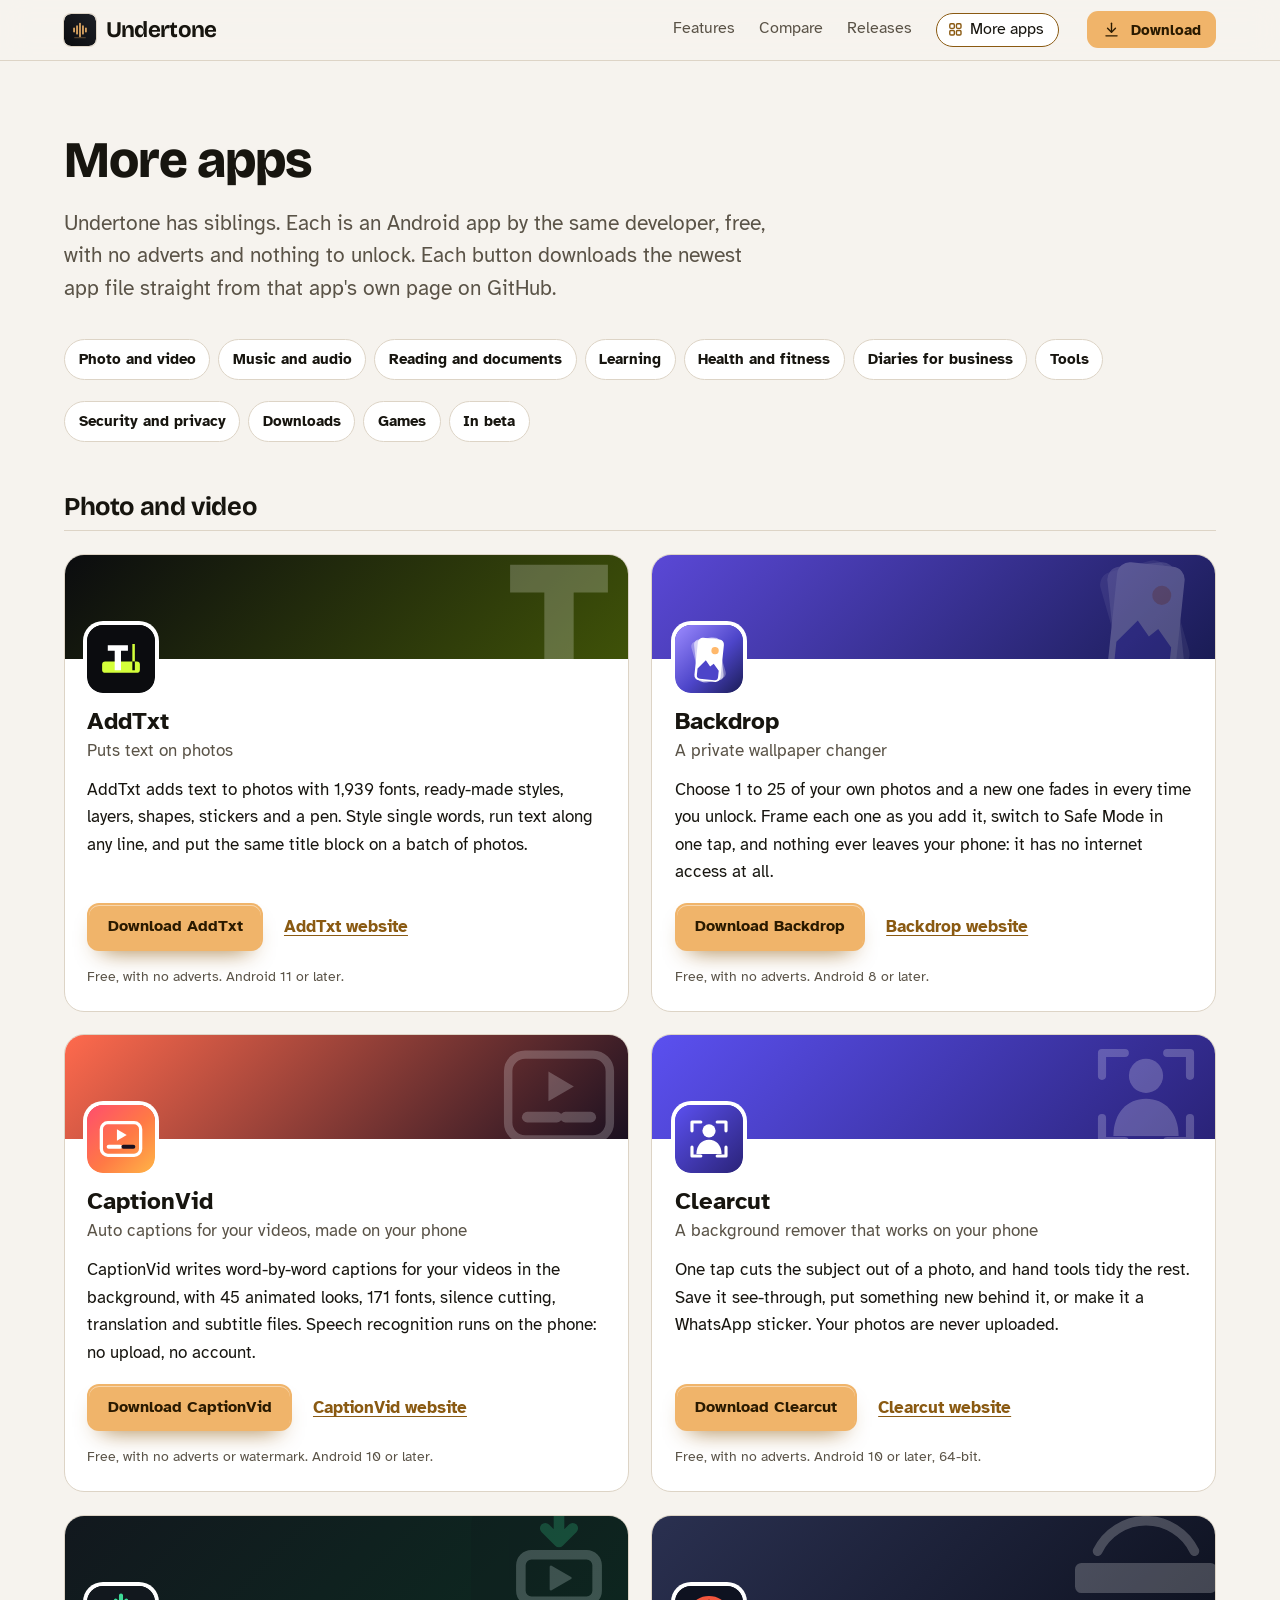
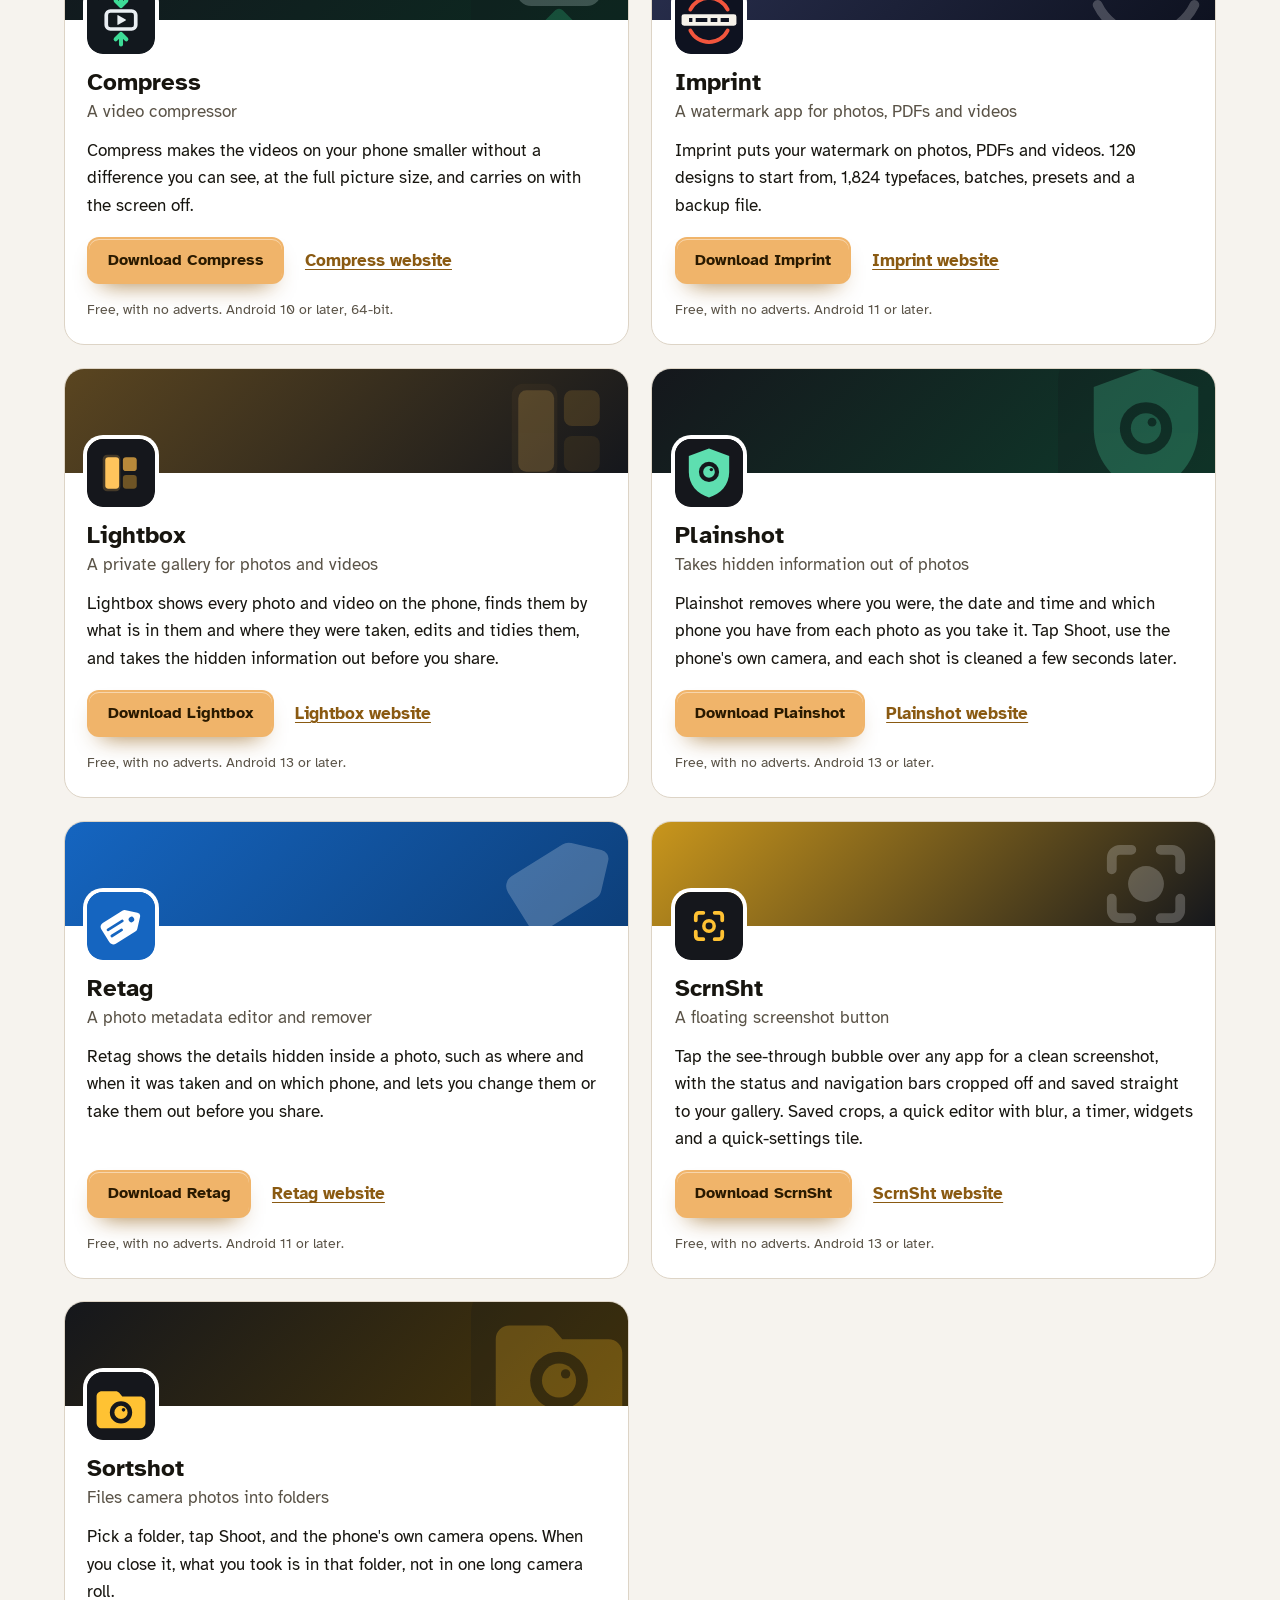
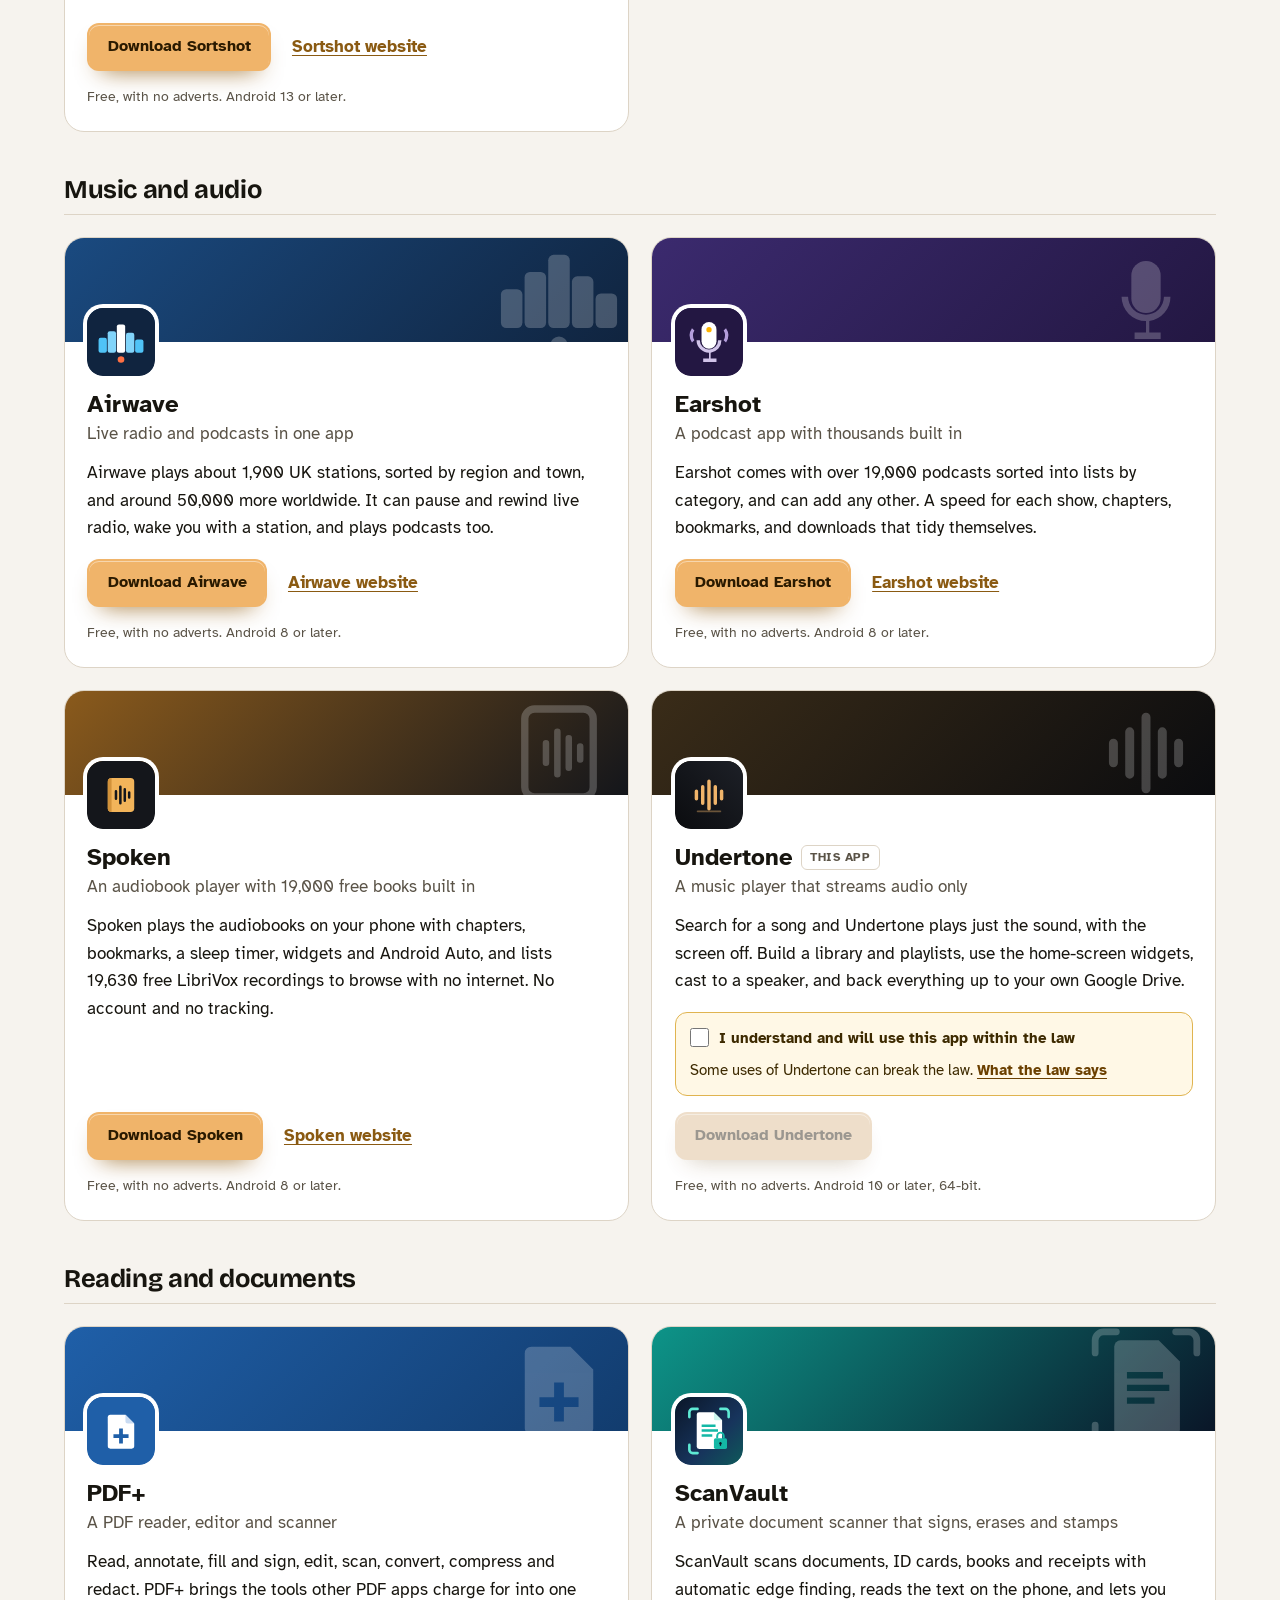
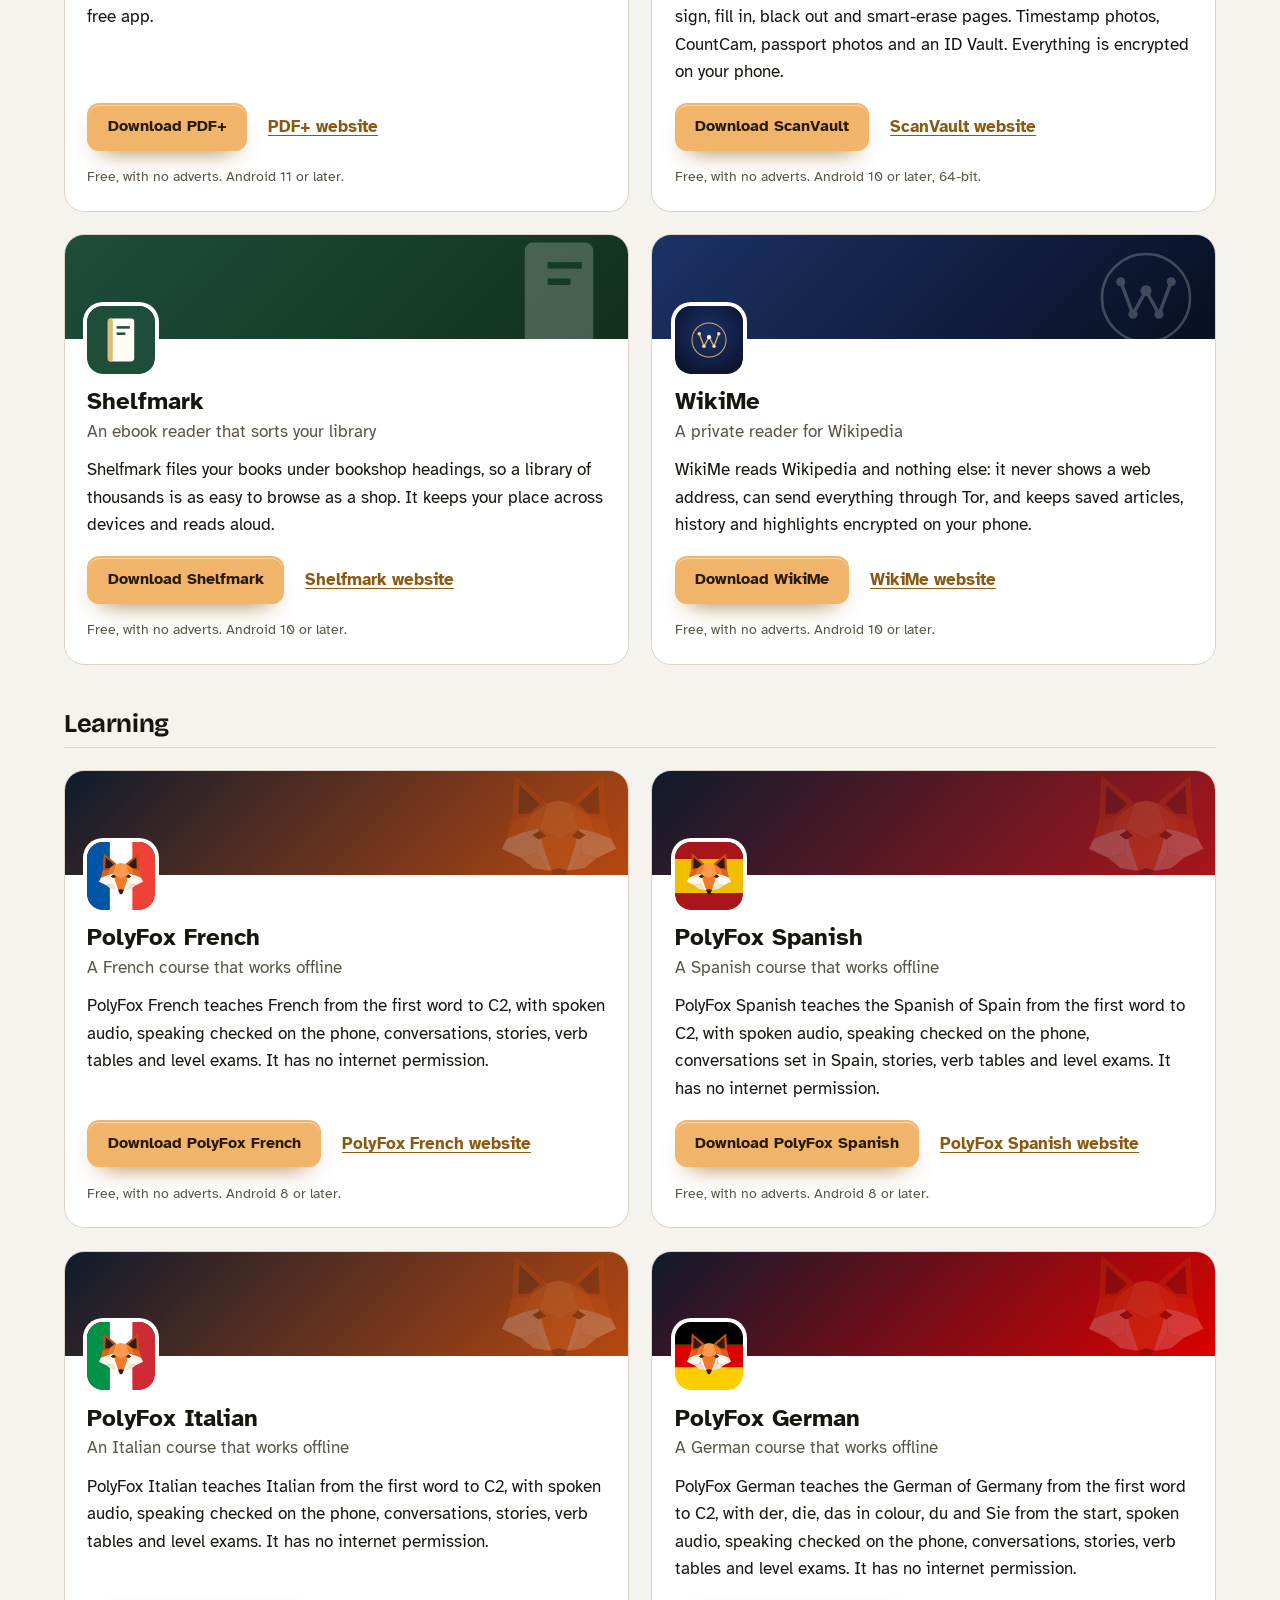
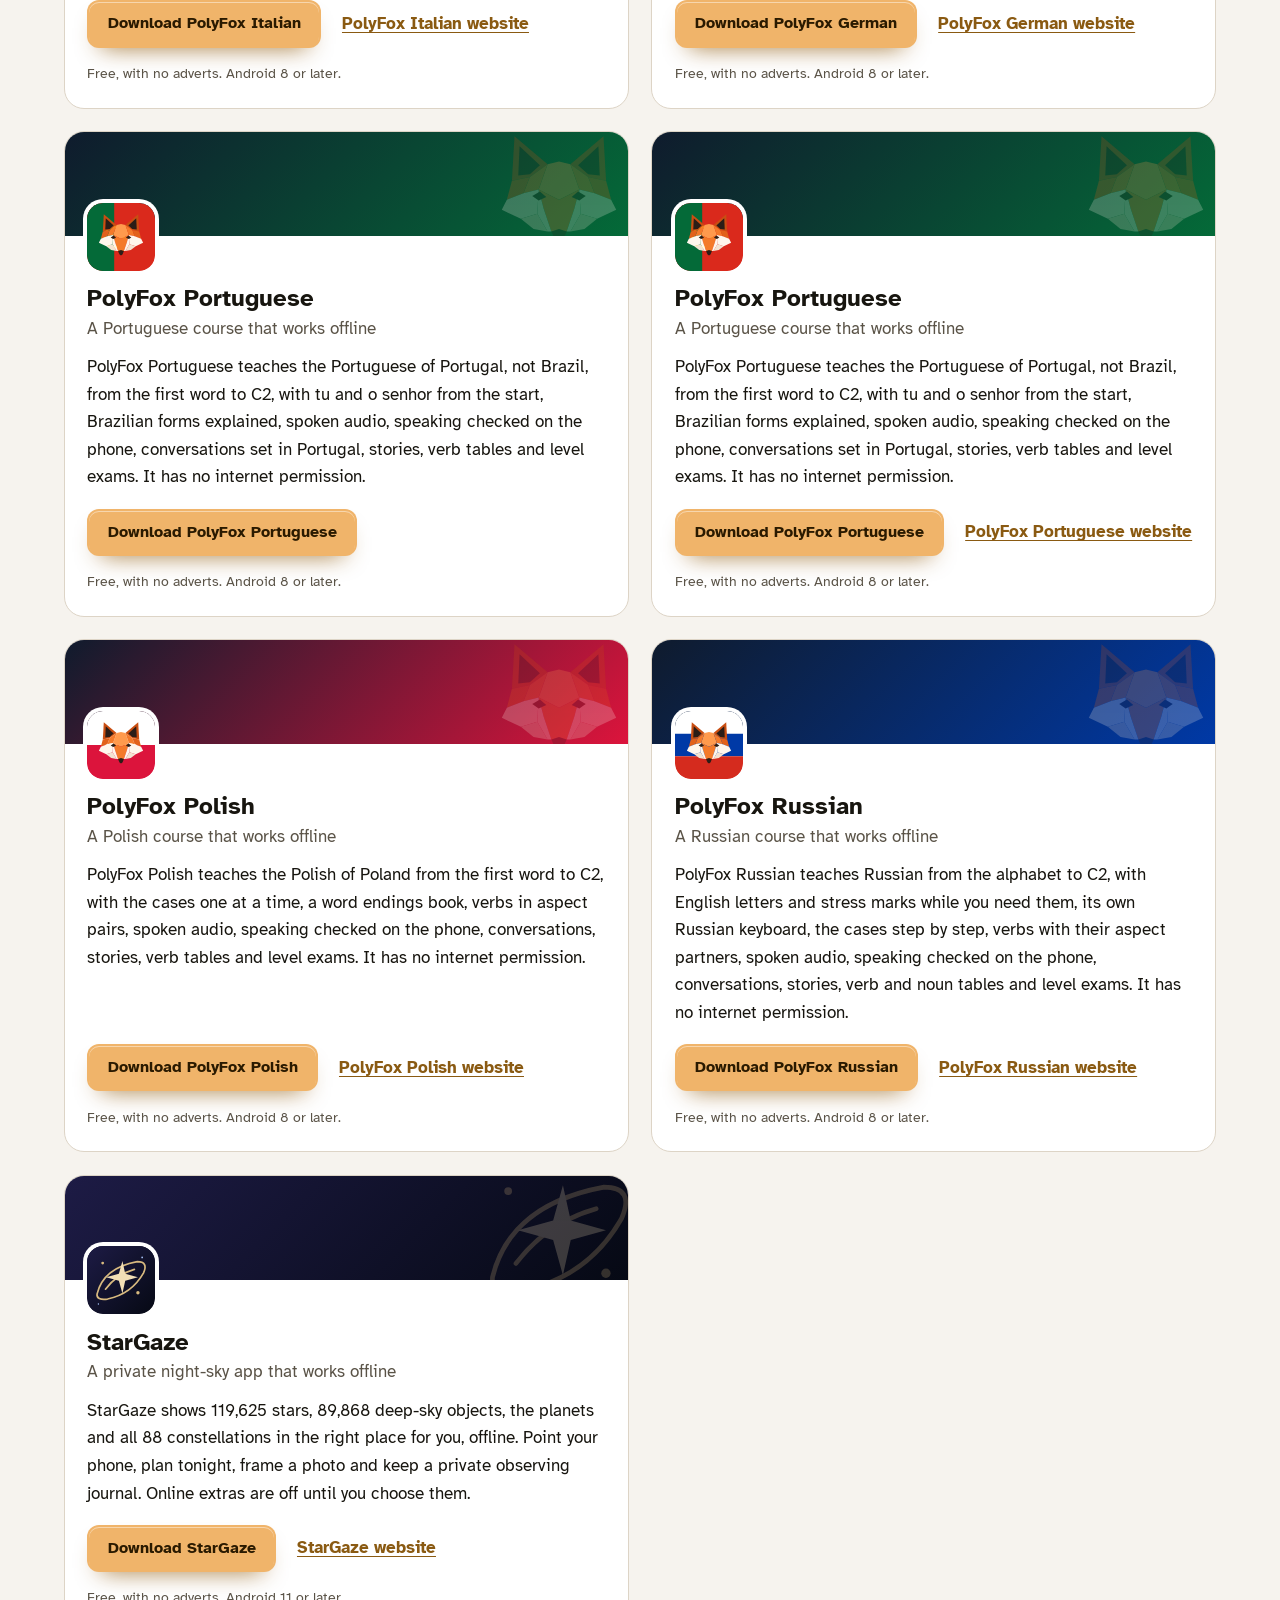
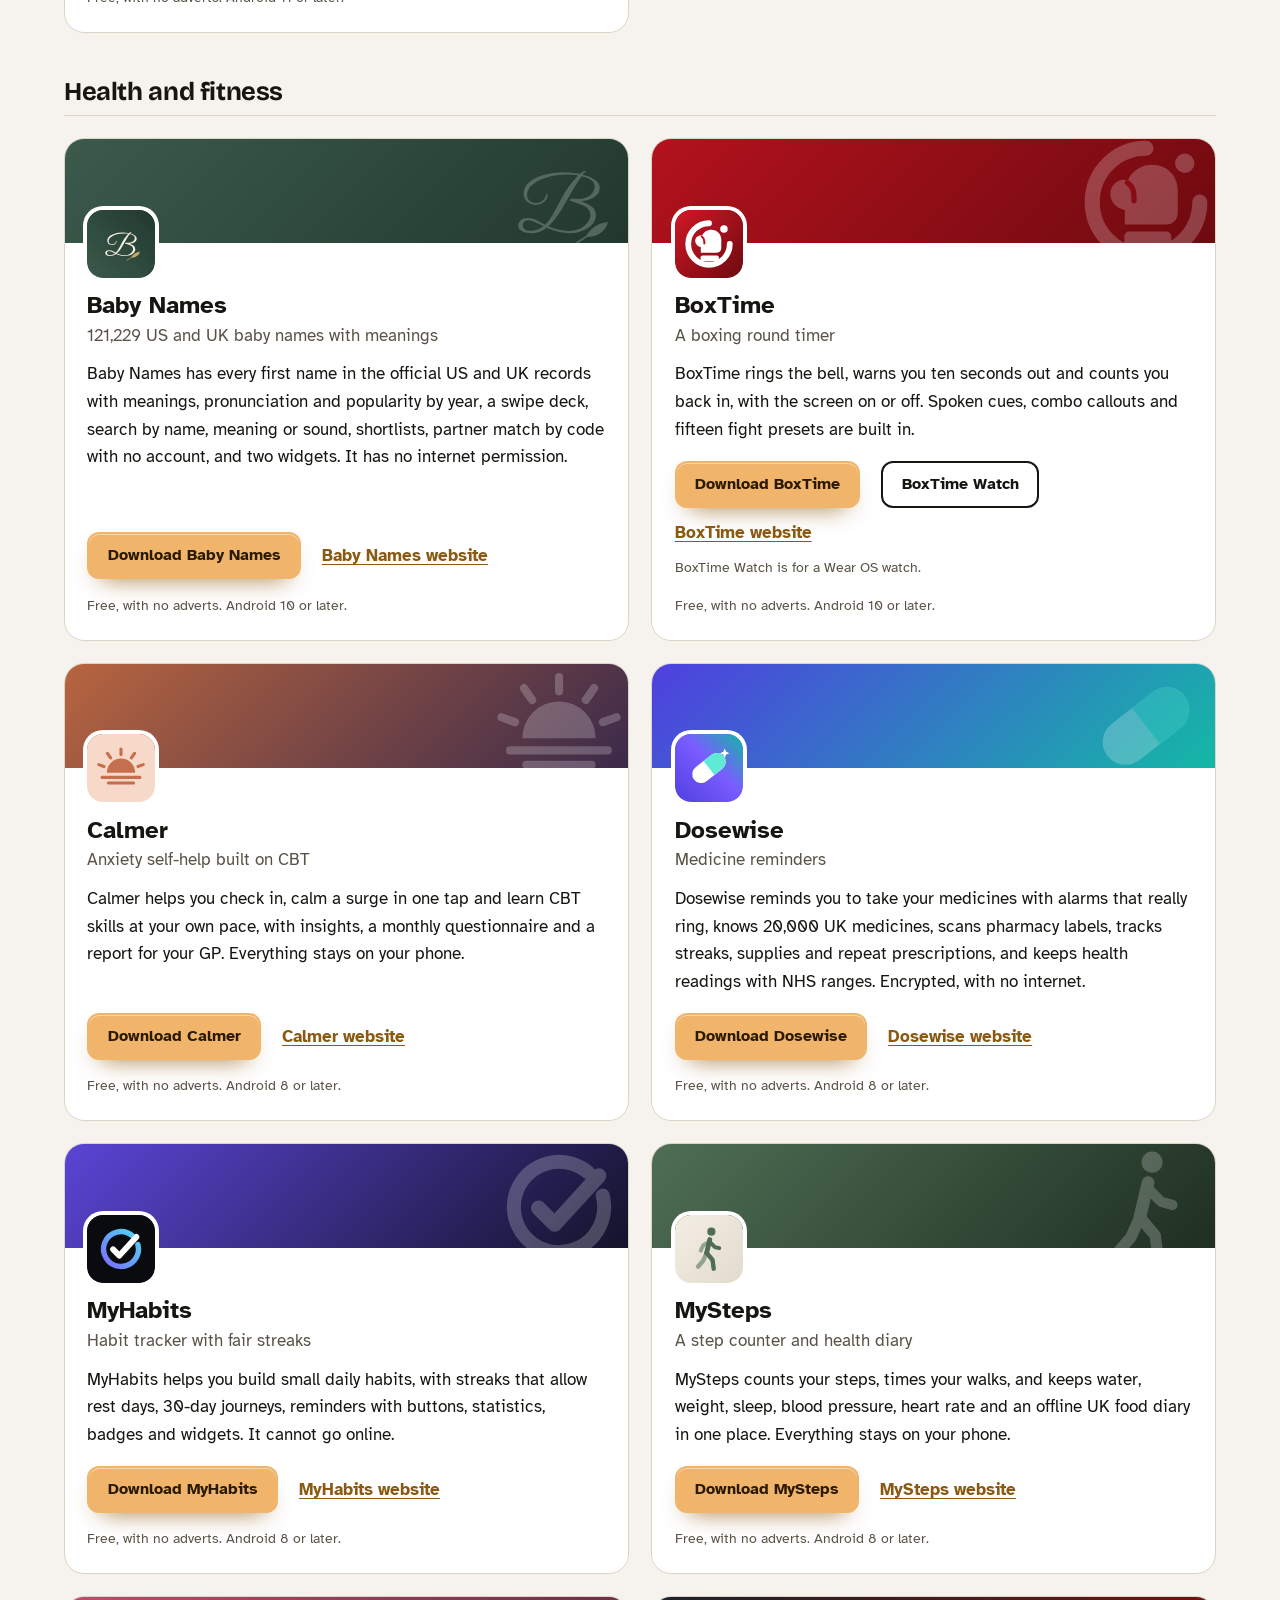
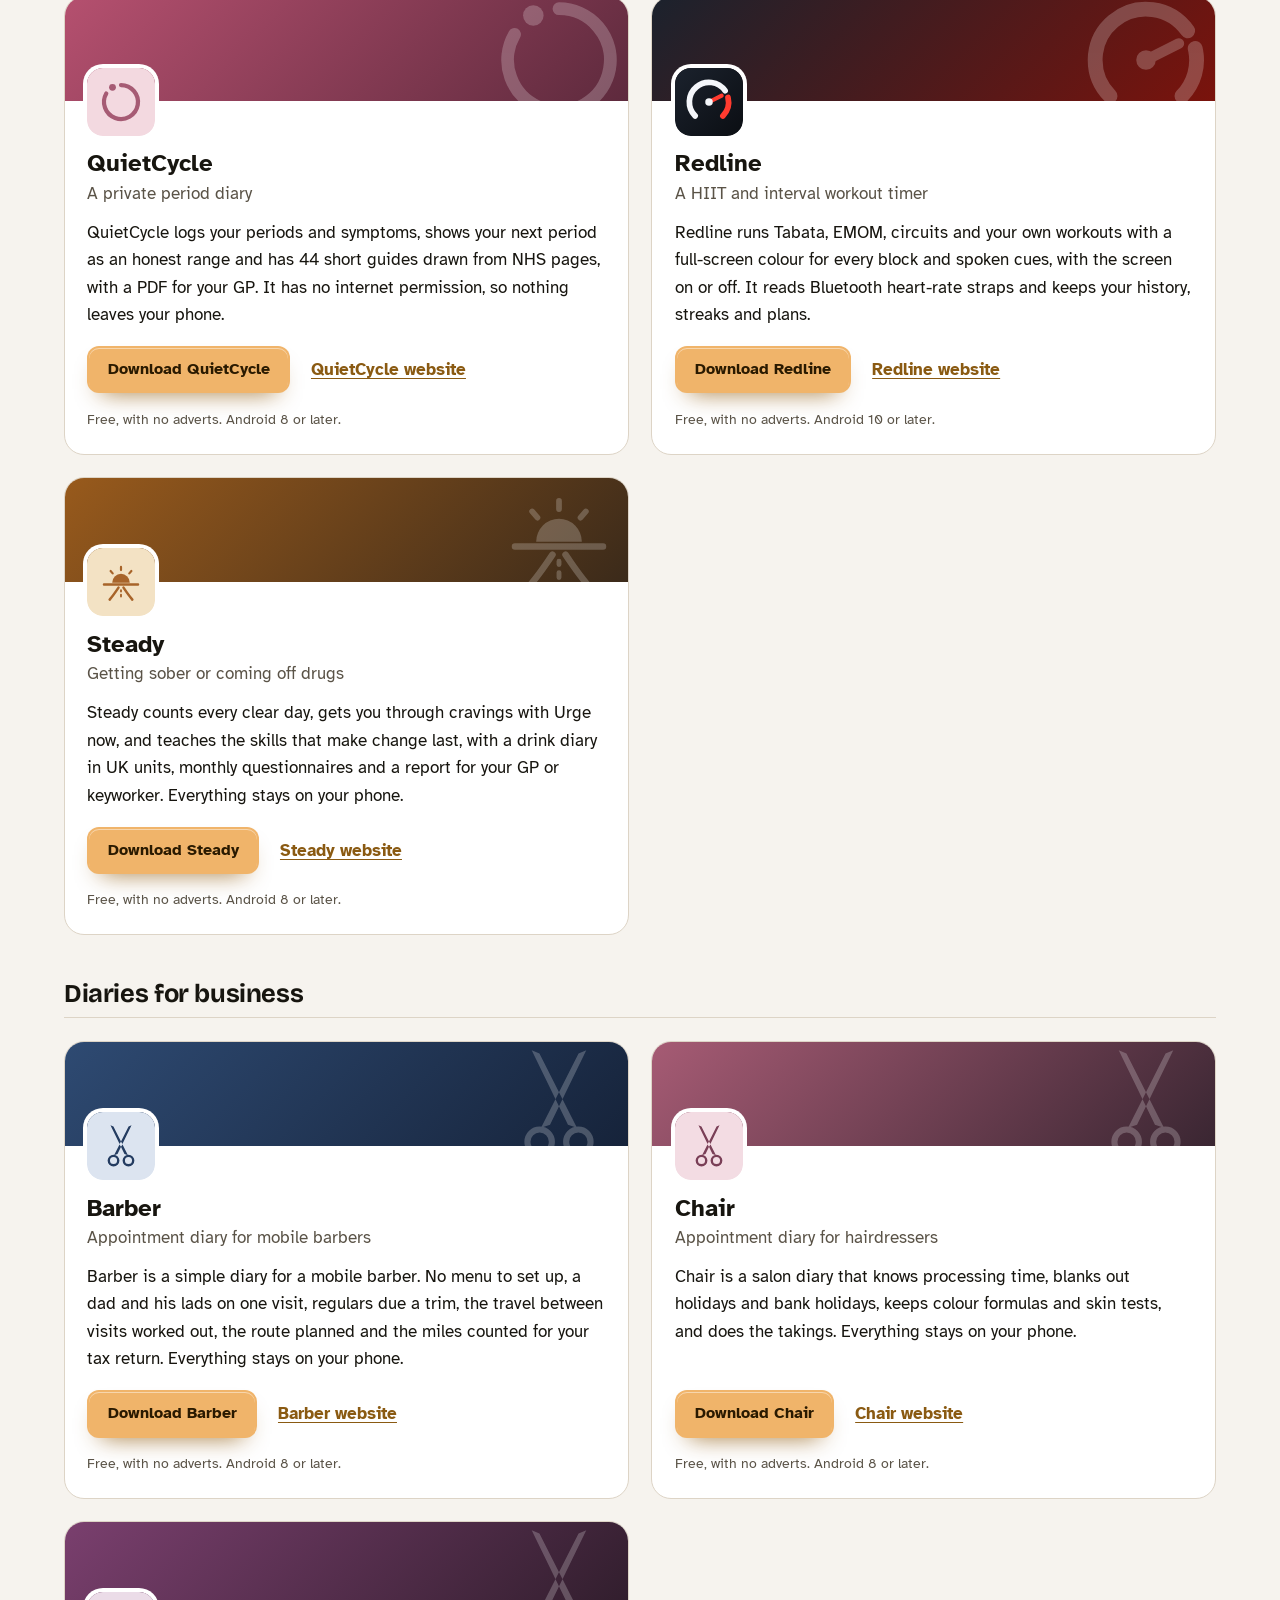
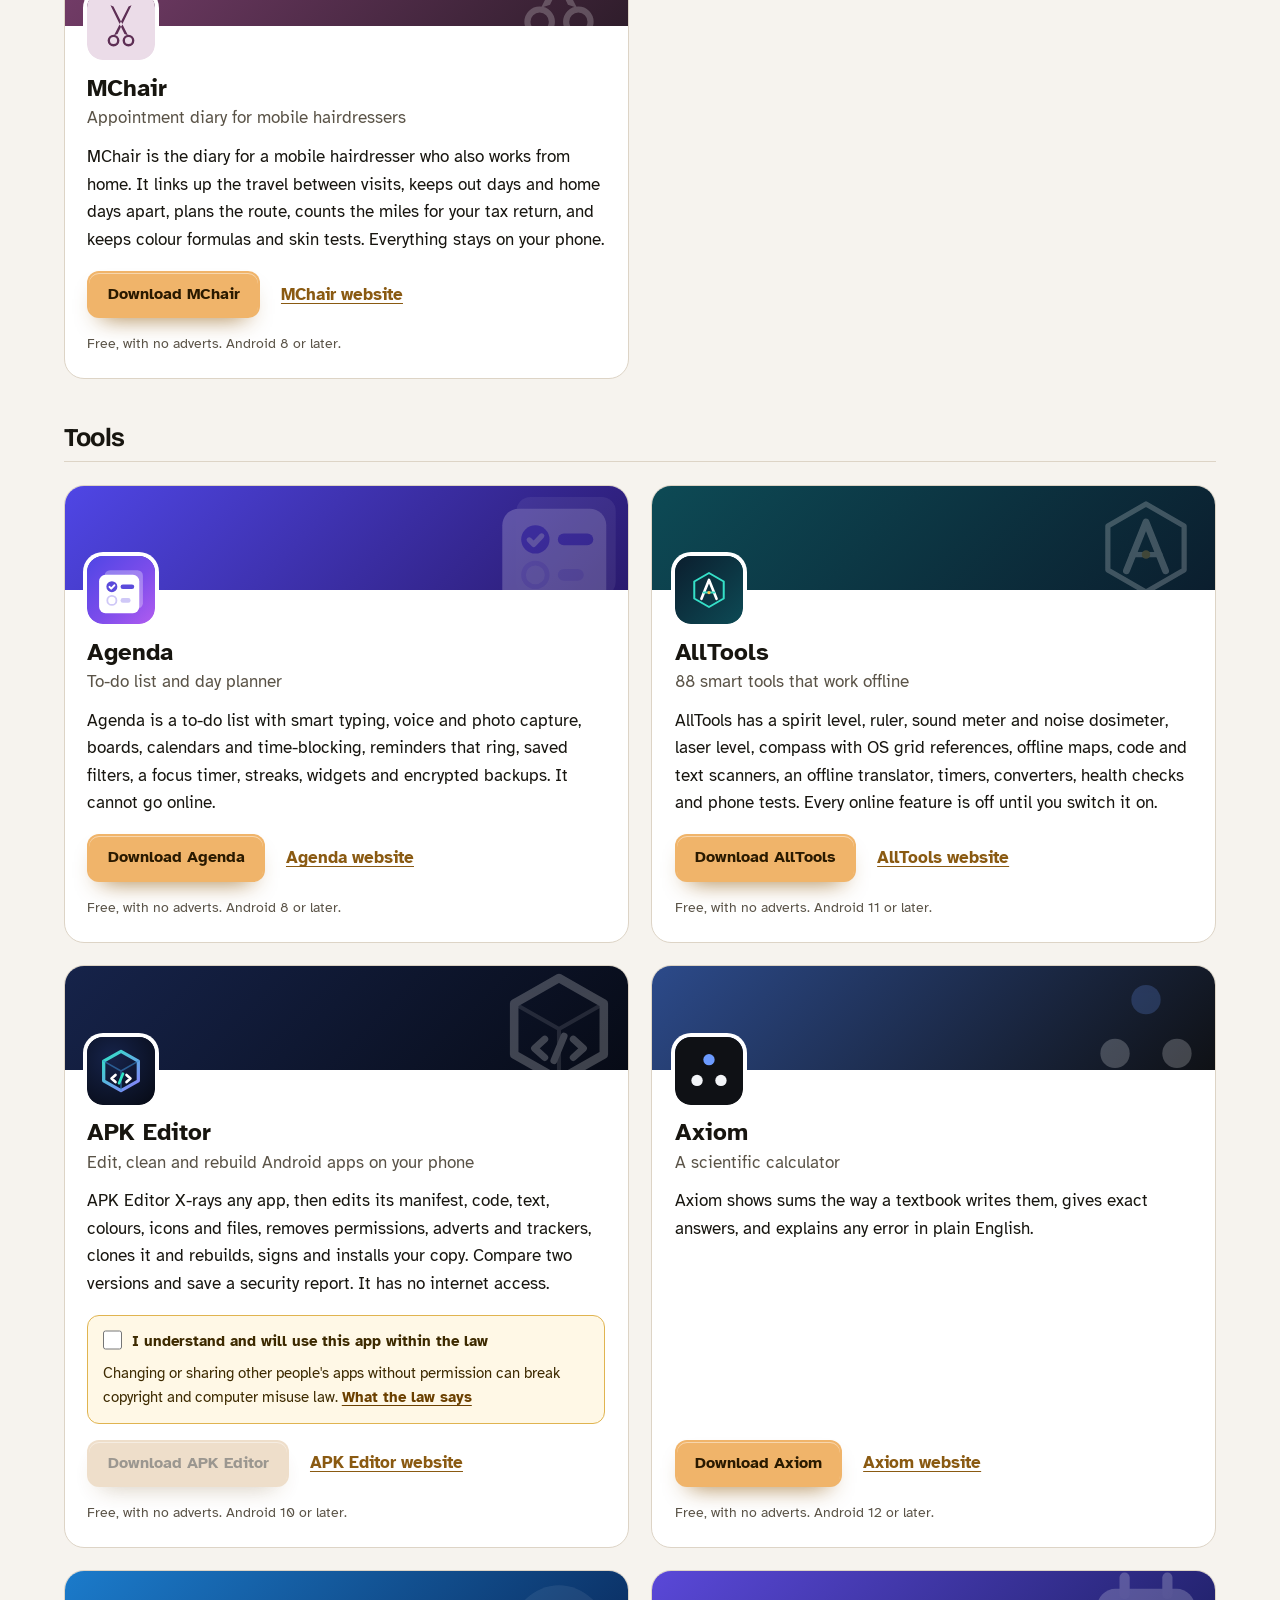
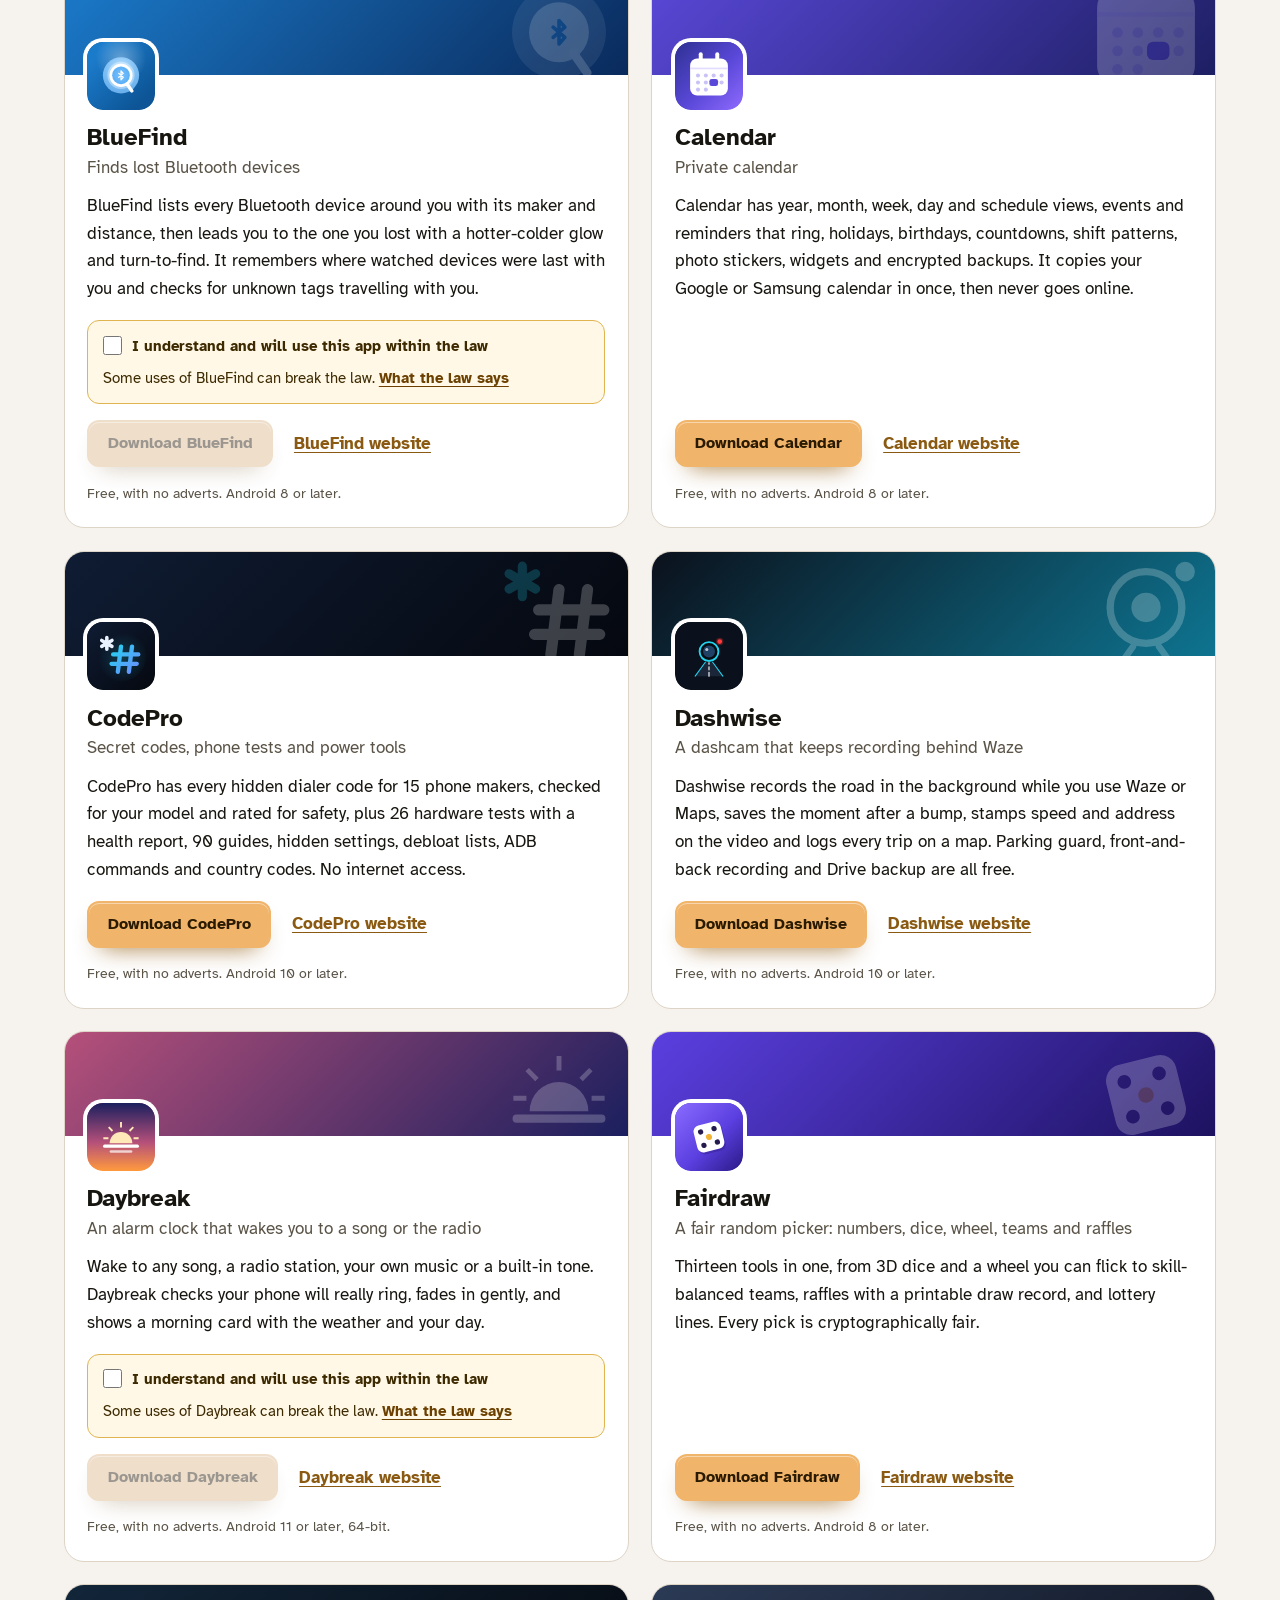
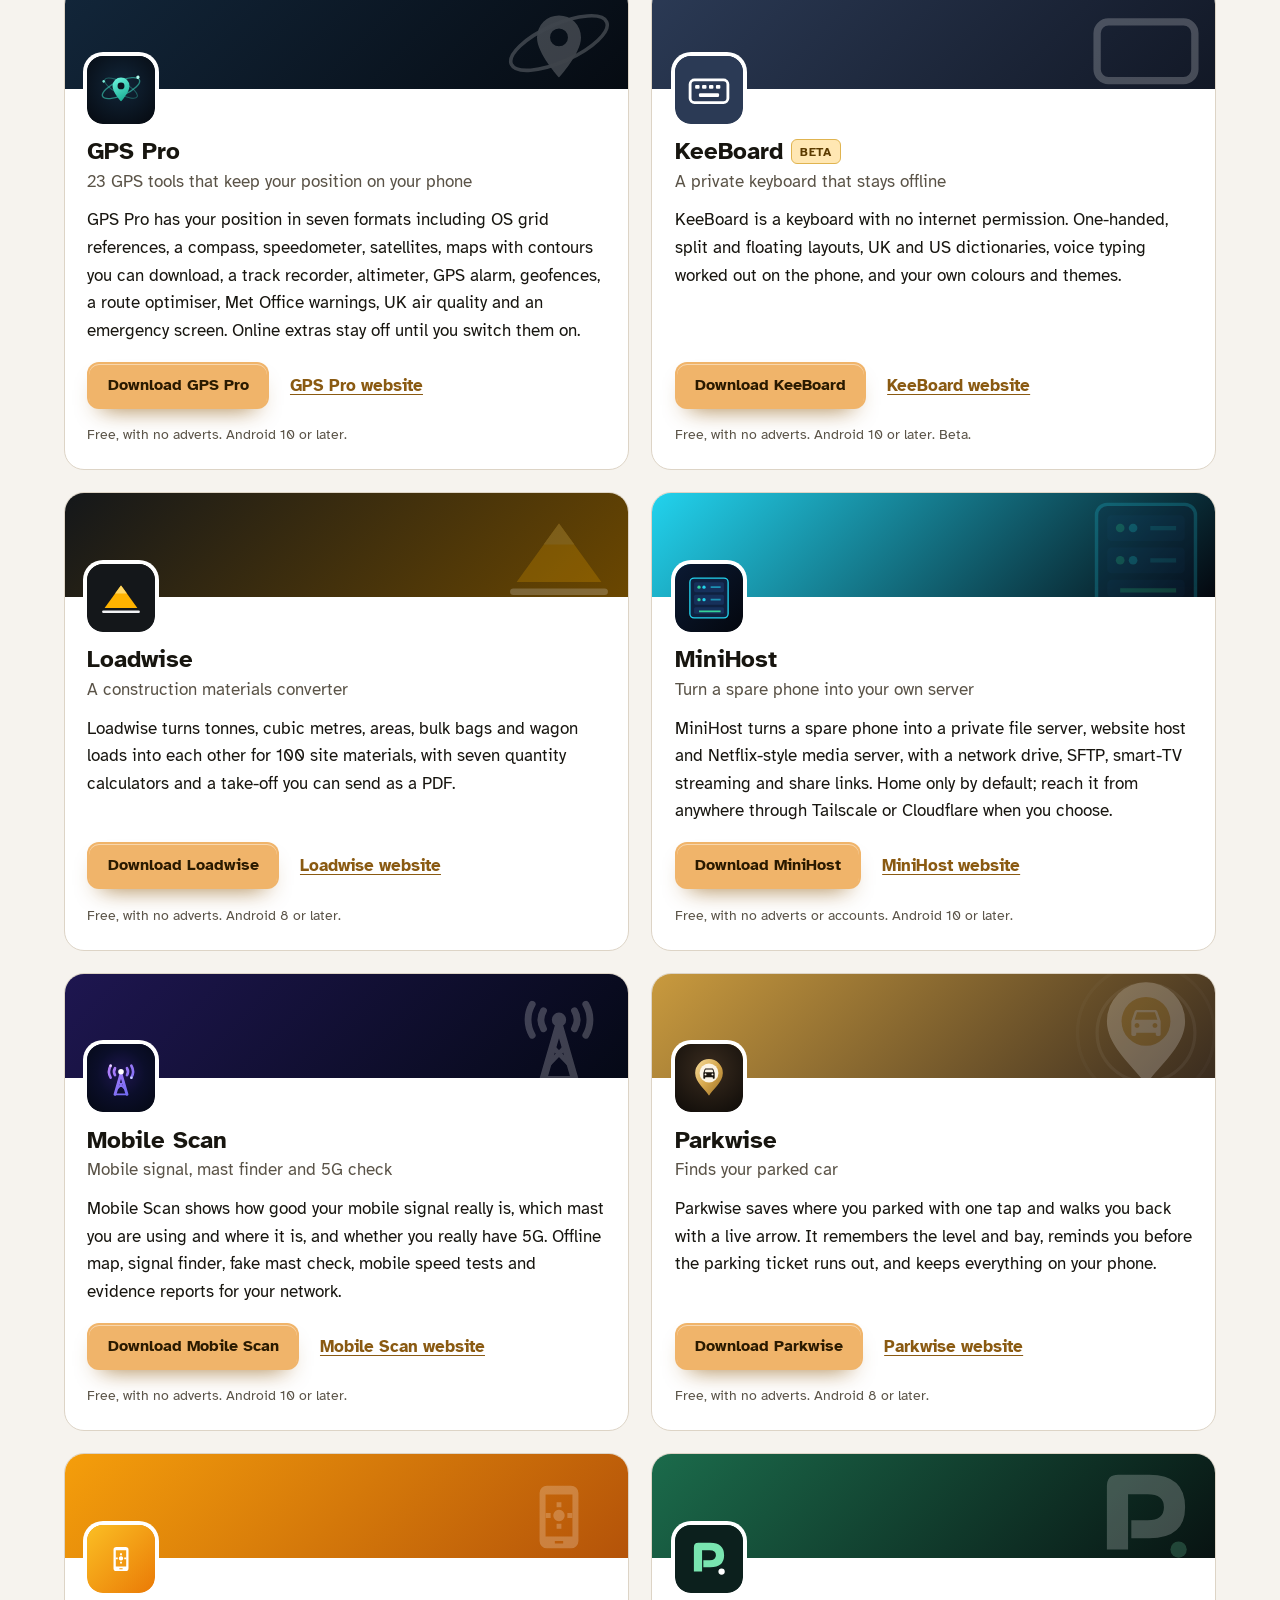
==== commit e9a3f4bb: "More apps: add Baby Names" ====
--- a/more-apps.html
+++ b/more-apps.html
@@ -4,7 +4,7 @@
 <meta charset="utf-8">
 <meta name="viewport" content="width=device-width, initial-scale=1">
 <title>More free Android apps from the maker of Undertone</title>
-<meta name="description" content="All 96 free Android apps from the maker of Undertone, in one list by category, each with its download and a link to its website.">
+<meta name="description" content="All 97 free Android apps from the maker of Undertone, in one list by category, each with its download and a link to its website.">
 <meta name="author" content="Jonathan Jackson">
 <link rel="canonical" href="https://customgpter.github.io/undertone/more-apps.html">
 <meta name="theme-color" content="#f6f3ee" media="(prefers-color-scheme: light)">
@@ -12,7 +12,7 @@
 <meta property="og:type" content="website">
 <meta property="og:site_name" content="Undertone">
 <meta property="og:title" content="More free Android apps from the maker of Undertone">
-<meta property="og:description" content="All 96 free Android apps from the maker of Undertone, in one list by category, each with its download and a link to its website.">
+<meta property="og:description" content="All 97 free Android apps from the maker of Undertone, in one list by category, each with its download and a link to its website.">
 <meta property="og:url" content="https://customgpter.github.io/undertone/more-apps.html">
 <meta property="og:image" content="https://customgpter.github.io/undertone/assets/og.png">
 <meta property="og:image:width" content="1200">
@@ -26,7 +26,7 @@
 <link rel="preload" href="./assets/fonts/atkinson-hyperlegible-latin-400-normal.woff2" as="font" type="font/woff2" crossorigin>
 <link rel="stylesheet" href="./assets/site.css?v=1">
 <link rel="stylesheet" href="./assets/house.css?v=1">
-<script type="application/ld+json">{"@context":"https://schema.org","@type":"ItemList","name":"Apps from the maker of Undertone","url":"https://customgpter.github.io/undertone/more-apps.html","itemListElement":[{"@type":"ListItem","position":1,"name":"AddTxt","url":"https://customgpter.github.io/addtxt/"},{"@type":"ListItem","position":2,"name":"Backdrop","url":"https://customgpter.github.io/backdrop/"},{"@type":"ListItem","position":3,"name":"CaptionVid","url":"https://customgpter.github.io/captionvid/"},{"@type":"ListItem","position":4,"name":"Clearcut","url":"https://customgpter.github.io/clearcut/"},{"@type":"ListItem","position":5,"name":"Compress","url":"https://customgpter.github.io/compress/"},{"@type":"ListItem","position":6,"name":"Imprint","url":"https://customgpter.github.io/imprint/"},{"@type":"ListItem","position":7,"name":"Lightbox","url":"https://customgpter.github.io/lightbox/"},{"@type":"ListItem","position":8,"name":"Plainshot","url":"https://customgpter.github.io/plainshot/"},{"@type":"ListItem","position":9,"name":"Retag","url":"https://customgpter.github.io/retag/"},{"@type":"ListItem","position":10,"name":"ScrnSht","url":"https://customgpter.github.io/scrnsht/"},{"@type":"ListItem","position":11,"name":"Sortshot","url":"https://customgpter.github.io/sortshot/"},{"@type":"ListItem","position":12,"name":"Airwave","url":"https://customgpter.github.io/airwave/"},{"@type":"ListItem","position":13,"name":"Earshot","url":"https://customgpter.github.io/earshot/"},{"@type":"ListItem","position":14,"name":"Spoken","url":"https://customgpter.github.io/spoken/"},{"@type":"ListItem","position":15,"name":"Undertone","url":"https://customgpter.github.io/undertone/"},{"@type":"ListItem","position":16,"name":"PDF+","url":"https://customgpter.github.io/pdfplus/"},{"@type":"ListItem","position":17,"name":"ScanVault","url":"https://customgpter.github.io/scanvault/"},{"@type":"ListItem","position":18,"name":"Shelfmark","url":"https://customgpter.github.io/shelfmark/"},{"@type":"ListItem","position":19,"name":"WikiMe","url":"https://customgpter.github.io/wikime/"},{"@type":"ListItem","position":20,"name":"PolyFox French","url":"https://customgpter.github.io/polyfox/"},{"@type":"ListItem","position":21,"name":"PolyFox German","url":"https://customgpter.github.io/polyfox-german/"},{"@type":"ListItem","position":22,"name":"PolyFox Portuguese","url":"https://customgpter.github.io/polyfox-portuguese/"},{"@type":"ListItem","position":23,"name":"PolyFox Polish","url":"https://customgpter.github.io/polyfox-polish/"},{"@type":"ListItem","position":24,"name":"PolyFox Russian","url":"https://customgpter.github.io/polyfox-russian/"},{"@type":"ListItem","position":25,"name":"StarGaze","url":"https://customgpter.github.io/stargaze/"},{"@type":"ListItem","position":26,"name":"BoxTime","url":"https://customgpter.github.io/boxtime/"},{"@type":"ListItem","position":27,"name":"Calmer","url":"https://customgpter.github.io/calmer/"},{"@type":"ListItem","position":28,"name":"Dosewise","url":"https://customgpter.github.io/dosewise/"},{"@type":"ListItem","position":29,"name":"MyHabits","url":"https://customgpter.github.io/myhabits/"},{"@type":"ListItem","position":30,"name":"MySteps","url":"https://customgpter.github.io/mysteps/"},{"@type":"ListItem","position":31,"name":"QuietCycle","url":"https://customgpter.github.io/quietcycle/"},{"@type":"ListItem","position":32,"name":"Redline","url":"https://customgpter.github.io/redline/"},{"@type":"ListItem","position":33,"name":"Steady","url":"https://customgpter.github.io/steady/"},{"@type":"ListItem","position":34,"name":"Barber","url":"https://customgpter.github.io/barber/"},{"@type":"ListItem","position":35,"name":"Chair","url":"https://customgpter.github.io/chair/"},{"@type":"ListItem","position":36,"name":"MChair","url":"https://customgpter.github.io/mchair/"},{"@type":"ListItem","position":37,"name":"Agenda","url":"https://customgpter.github.io/agenda/"},{"@type":"ListItem","position":38,"name":"AllTools","url":"https://customgpter.github.io/alltools/"},{"@type":"ListItem","position":39,"name":"APK Editor","url":"https://customgpter.github.io/apkeditor/"},{"@type":"ListItem","position":40,"name":"Axiom","url":"https://customgpter.github.io/axiom/"},{"@type":"ListItem","position":41,"name":"BlueFind","url":"https://customgpter.github.io/bluefind/"},{"@type":"ListItem","position":42,"name":"Calendar","url":"https://customgpter.github.io/calendar/"},{"@type":"ListItem","position":43,"name":"CodePro","url":"https://customgpter.github.io/codepro/"},{"@type":"ListItem","position":44,"name":"Dashwise","url":"https://customgpter.github.io/dashwise/"},{"@type":"ListItem","position":45,"name":"Daybreak","url":"https://customgpter.github.io/daybreak/"},{"@type":"ListItem","position":46,"name":"Fairdraw","url":"https://customgpter.github.io/fairdraw/"},{"@type":"ListItem","position":47,"name":"GPS Pro","url":"https://customgpter.github.io/gpspro/"},{"@type":"ListItem","position":48,"name":"KeeBoard","url":"https://customgpter.github.io/keeboard/"},{"@type":"ListItem","position":49,"name":"Loadwise","url":"https://customgpter.github.io/loadwise/"},{"@type":"ListItem","position":50,"name":"MiniHost","url":"https://customgpter.github.io/minihost/"},{"@type":"ListItem","position":51,"name":"Mobile Scan","url":"https://customgpter.github.io/mobilescan/"},{"@type":"ListItem","position":52,"name":"Parkwise","url":"https://customgpter.github.io/parkwise/"},{"@type":"ListItem","position":53,"name":"Pocketmind","url":"https://customgpter.github.io/pocketmind/"},{"@type":"ListItem","position":54,"name":"Refine","url":"https://customgpter.github.io/refine/"},{"@type":"ListItem","position":55,"name":"Shiftwise","url":"https://customgpter.github.io/shiftwise/"},{"@type":"ListItem","position":56,"name":"SimpleCalc","url":"https://customgpter.github.io/simplecalc/"},{"@type":"ListItem","position":57,"name":"Skyline","url":"https://customgpter.github.io/skyline/"},{"@type":"ListItem","position":58,"name":"Slipway","url":"https://customgpter.github.io/slipway/"},{"@type":"ListItem","position":59,"name":"Tagger","url":"https://customgpter.github.io/tagger/"},{"@type":"ListItem","position":60,"name":"TotalClean","url":"https://customgpter.github.io/totalclean/"},{"@type":"ListItem","position":61,"name":"TVLink","url":"https://customgpter.github.io/tvlink/"},{"@type":"ListItem","position":62,"name":"Unbox","url":"https://customgpter.github.io/unbox/"},{"@type":"ListItem","position":63,"name":"WhatsKeep","url":"https://customgpter.github.io/whatskeep/"},{"@type":"ListItem","position":64,"name":"WiFi Scan","url":"https://customgpter.github.io/wifiscan/"},{"@type":"ListItem","position":65,"name":"Auditly","url":"https://customgpter.github.io/auditly/"},{"@type":"ListItem","position":66,"name":"Backchannel","url":"https://customgpter.github.io/backchannel/"},{"@type":"ListItem","position":67,"name":"ENotes","url":"https://customgpter.github.io/enotes/"},{"@type":"ListItem","position":68,"name":"FindMe","url":"https://customgpter.github.io/findme/"},{"@type":"ListItem","position":69,"name":"iLock","url":"https://customgpter.github.io/ilock/"},{"@type":"ListItem","position":70,"name":"ImSafe","url":"https://customgpter.github.io/imsafe/"},{"@type":"ListItem","position":71,"name":"IShred","url":"https://customgpter.github.io/ishred/"},{"@type":"ListItem","position":72,"name":"LockBox","url":"https://customgpter.github.io/lockbox/"},{"@type":"ListItem","position":73,"name":"PassVault","url":"https://customgpter.github.io/passvault/"},{"@type":"ListItem","position":74,"name":"SpyFind","url":"https://customgpter.github.io/spyfind/"},{"@type":"ListItem","position":75,"name":"TextWipe","url":"https://customgpter.github.io/textwipe/"},{"@type":"ListItem","position":76,"name":"Tracewire","url":"https://customgpter.github.io/tracewire/"},{"@type":"ListItem","position":77,"name":"Vigil","url":"https://customgpter.github.io/vigil/"},{"@type":"ListItem","position":78,"name":"Grab","url":"https://customgpter.github.io/grab/"},{"@type":"ListItem","position":79,"name":"Swarm","url":"https://customgpter.github.io/swarm/"},{"@type":"ListItem","position":80,"name":"Plane Games","url":"https://customgpter.github.io/plane-games/"},{"@type":"ListItem","position":81,"name":"Ninefold","url":"https://customgpter.github.io/ninefold/"},{"@type":"ListItem","position":82,"name":"Cubewise","url":"https://customgpter.github.io/cubewise/"},{"@type":"ListItem","position":83,"name":"Tilewise","url":"https://customgpter.github.io/tilewise/"},{"@type":"ListItem","position":84,"name":"Letterwise","url":"https://customgpter.github.io/letterwise/"},{"@type":"ListItem","position":85,"name":"Kingside","url":"https://customgpter.github.io/kingside/"},{"@type":"ListItem","position":86,"name":"Deckhand","url":"https://customgpter.github.io/deckhand/"},{"@type":"ListItem","position":87,"name":"SNESForge","url":"https://customgpter.github.io/snesforge/"},{"@type":"ListItem","position":88,"name":"Fame Boy","url":"https://customgpter.github.io/fameboy/"},{"@type":"ListItem","position":89,"name":"PSPPro","url":"https://customgpter.github.io/psppro/"},{"@type":"ListItem","position":90,"name":"MegaGen","url":"https://customgpter.github.io/megagen/"},{"@type":"ListItem","position":91,"name":"QVR","url":"https://customgpter.github.io/qvr/"},{"@type":"ListItem","position":92,"name":"QVR Watch","url":"https://customgpter.github.io/qvr-watch/"},{"@type":"ListItem","position":93,"name":"QVRLite","url":"https://customgpter.github.io/qvrlite/"},{"@type":"ListItem","position":94,"name":"Onionz","url":"https://customgpter.github.io/onionz/"},{"@type":"ListItem","position":95,"name":"OnionzWeb","url":"https://customgpter.github.io/onionzweb/"}]}</script>
+<script type="application/ld+json">{"@context":"https://schema.org","@type":"ItemList","name":"Apps from the maker of Undertone","url":"https://customgpter.github.io/undertone/more-apps.html","itemListElement":[{"@type":"ListItem","position":1,"name":"AddTxt","url":"https://customgpter.github.io/addtxt/"},{"@type":"ListItem","position":2,"name":"Backdrop","url":"https://customgpter.github.io/backdrop/"},{"@type":"ListItem","position":3,"name":"CaptionVid","url":"https://customgpter.github.io/captionvid/"},{"@type":"ListItem","position":4,"name":"Clearcut","url":"https://customgpter.github.io/clearcut/"},{"@type":"ListItem","position":5,"name":"Compress","url":"https://customgpter.github.io/compress/"},{"@type":"ListItem","position":6,"name":"Imprint","url":"https://customgpter.github.io/imprint/"},{"@type":"ListItem","position":7,"name":"Lightbox","url":"https://customgpter.github.io/lightbox/"},{"@type":"ListItem","position":8,"name":"Plainshot","url":"https://customgpter.github.io/plainshot/"},{"@type":"ListItem","position":9,"name":"Retag","url":"https://customgpter.github.io/retag/"},{"@type":"ListItem","position":10,"name":"ScrnSht","url":"https://customgpter.github.io/scrnsht/"},{"@type":"ListItem","position":11,"name":"Sortshot","url":"https://customgpter.github.io/sortshot/"},{"@type":"ListItem","position":12,"name":"Airwave","url":"https://customgpter.github.io/airwave/"},{"@type":"ListItem","position":13,"name":"Earshot","url":"https://customgpter.github.io/earshot/"},{"@type":"ListItem","position":14,"name":"Spoken","url":"https://customgpter.github.io/spoken/"},{"@type":"ListItem","position":15,"name":"Undertone","url":"https://customgpter.github.io/undertone/"},{"@type":"ListItem","position":16,"name":"PDF+","url":"https://customgpter.github.io/pdfplus/"},{"@type":"ListItem","position":17,"name":"ScanVault","url":"https://customgpter.github.io/scanvault/"},{"@type":"ListItem","position":18,"name":"Shelfmark","url":"https://customgpter.github.io/shelfmark/"},{"@type":"ListItem","position":19,"name":"WikiMe","url":"https://customgpter.github.io/wikime/"},{"@type":"ListItem","position":20,"name":"PolyFox French","url":"https://customgpter.github.io/polyfox/"},{"@type":"ListItem","position":21,"name":"PolyFox German","url":"https://customgpter.github.io/polyfox-german/"},{"@type":"ListItem","position":22,"name":"PolyFox Portuguese","url":"https://customgpter.github.io/polyfox-portuguese/"},{"@type":"ListItem","position":23,"name":"PolyFox Polish","url":"https://customgpter.github.io/polyfox-polish/"},{"@type":"ListItem","position":24,"name":"PolyFox Russian","url":"https://customgpter.github.io/polyfox-russian/"},{"@type":"ListItem","position":25,"name":"StarGaze","url":"https://customgpter.github.io/stargaze/"},{"@type":"ListItem","position":26,"name":"Baby Names","url":"https://customgpter.github.io/babynames/"},{"@type":"ListItem","position":27,"name":"BoxTime","url":"https://customgpter.github.io/boxtime/"},{"@type":"ListItem","position":28,"name":"Calmer","url":"https://customgpter.github.io/calmer/"},{"@type":"ListItem","position":29,"name":"Dosewise","url":"https://customgpter.github.io/dosewise/"},{"@type":"ListItem","position":30,"name":"MyHabits","url":"https://customgpter.github.io/myhabits/"},{"@type":"ListItem","position":31,"name":"MySteps","url":"https://customgpter.github.io/mysteps/"},{"@type":"ListItem","position":32,"name":"QuietCycle","url":"https://customgpter.github.io/quietcycle/"},{"@type":"ListItem","position":33,"name":"Redline","url":"https://customgpter.github.io/redline/"},{"@type":"ListItem","position":34,"name":"Steady","url":"https://customgpter.github.io/steady/"},{"@type":"ListItem","position":35,"name":"Barber","url":"https://customgpter.github.io/barber/"},{"@type":"ListItem","position":36,"name":"Chair","url":"https://customgpter.github.io/chair/"},{"@type":"ListItem","position":37,"name":"MChair","url":"https://customgpter.github.io/mchair/"},{"@type":"ListItem","position":38,"name":"Agenda","url":"https://customgpter.github.io/agenda/"},{"@type":"ListItem","position":39,"name":"AllTools","url":"https://customgpter.github.io/alltools/"},{"@type":"ListItem","position":40,"name":"APK Editor","url":"https://customgpter.github.io/apkeditor/"},{"@type":"ListItem","position":41,"name":"Axiom","url":"https://customgpter.github.io/axiom/"},{"@type":"ListItem","position":42,"name":"BlueFind","url":"https://customgpter.github.io/bluefind/"},{"@type":"ListItem","position":43,"name":"Calendar","url":"https://customgpter.github.io/calendar/"},{"@type":"ListItem","position":44,"name":"CodePro","url":"https://customgpter.github.io/codepro/"},{"@type":"ListItem","position":45,"name":"Dashwise","url":"https://customgpter.github.io/dashwise/"},{"@type":"ListItem","position":46,"name":"Daybreak","url":"https://customgpter.github.io/daybreak/"},{"@type":"ListItem","position":47,"name":"Fairdraw","url":"https://customgpter.github.io/fairdraw/"},{"@type":"ListItem","position":48,"name":"GPS Pro","url":"https://customgpter.github.io/gpspro/"},{"@type":"ListItem","position":49,"name":"KeeBoard","url":"https://customgpter.github.io/keeboard/"},{"@type":"ListItem","position":50,"name":"Loadwise","url":"https://customgpter.github.io/loadwise/"},{"@type":"ListItem","position":51,"name":"MiniHost","url":"https://customgpter.github.io/minihost/"},{"@type":"ListItem","position":52,"name":"Mobile Scan","url":"https://customgpter.github.io/mobilescan/"},{"@type":"ListItem","position":53,"name":"Parkwise","url":"https://customgpter.github.io/parkwise/"},{"@type":"ListItem","position":54,"name":"Pocketmind","url":"https://customgpter.github.io/pocketmind/"},{"@type":"ListItem","position":55,"name":"Refine","url":"https://customgpter.github.io/refine/"},{"@type":"ListItem","position":56,"name":"Shiftwise","url":"https://customgpter.github.io/shiftwise/"},{"@type":"ListItem","position":57,"name":"SimpleCalc","url":"https://customgpter.github.io/simplecalc/"},{"@type":"ListItem","position":58,"name":"Skyline","url":"https://customgpter.github.io/skyline/"},{"@type":"ListItem","position":59,"name":"Slipway","url":"https://customgpter.github.io/slipway/"},{"@type":"ListItem","position":60,"name":"Tagger","url":"https://customgpter.github.io/tagger/"},{"@type":"ListItem","position":61,"name":"TotalClean","url":"https://customgpter.github.io/totalclean/"},{"@type":"ListItem","position":62,"name":"TVLink","url":"https://customgpter.github.io/tvlink/"},{"@type":"ListItem","position":63,"name":"Unbox","url":"https://customgpter.github.io/unbox/"},{"@type":"ListItem","position":64,"name":"WhatsKeep","url":"https://customgpter.github.io/whatskeep/"},{"@type":"ListItem","position":65,"name":"WiFi Scan","url":"https://customgpter.github.io/wifiscan/"},{"@type":"ListItem","position":66,"name":"Auditly","url":"https://customgpter.github.io/auditly/"},{"@type":"ListItem","position":67,"name":"Backchannel","url":"https://customgpter.github.io/backchannel/"},{"@type":"ListItem","position":68,"name":"ENotes","url":"https://customgpter.github.io/enotes/"},{"@type":"ListItem","position":69,"name":"FindMe","url":"https://customgpter.github.io/findme/"},{"@type":"ListItem","position":70,"name":"iLock","url":"https://customgpter.github.io/ilock/"},{"@type":"ListItem","position":71,"name":"ImSafe","url":"https://customgpter.github.io/imsafe/"},{"@type":"ListItem","position":72,"name":"IShred","url":"https://customgpter.github.io/ishred/"},{"@type":"ListItem","position":73,"name":"LockBox","url":"https://customgpter.github.io/lockbox/"},{"@type":"ListItem","position":74,"name":"PassVault","url":"https://customgpter.github.io/passvault/"},{"@type":"ListItem","position":75,"name":"SpyFind","url":"https://customgpter.github.io/spyfind/"},{"@type":"ListItem","position":76,"name":"TextWipe","url":"https://customgpter.github.io/textwipe/"},{"@type":"ListItem","position":77,"name":"Tracewire","url":"https://customgpter.github.io/tracewire/"},{"@type":"ListItem","position":78,"name":"Vigil","url":"https://customgpter.github.io/vigil/"},{"@type":"ListItem","position":79,"name":"Grab","url":"https://customgpter.github.io/grab/"},{"@type":"ListItem","position":80,"name":"Swarm","url":"https://customgpter.github.io/swarm/"},{"@type":"ListItem","position":81,"name":"Plane Games","url":"https://customgpter.github.io/plane-games/"},{"@type":"ListItem","position":82,"name":"Ninefold","url":"https://customgpter.github.io/ninefold/"},{"@type":"ListItem","position":83,"name":"Cubewise","url":"https://customgpter.github.io/cubewise/"},{"@type":"ListItem","position":84,"name":"Tilewise","url":"https://customgpter.github.io/tilewise/"},{"@type":"ListItem","position":85,"name":"Letterwise","url":"https://customgpter.github.io/letterwise/"},{"@type":"ListItem","position":86,"name":"Kingside","url":"https://customgpter.github.io/kingside/"},{"@type":"ListItem","position":87,"name":"Deckhand","url":"https://customgpter.github.io/deckhand/"},{"@type":"ListItem","position":88,"name":"SNESForge","url":"https://customgpter.github.io/snesforge/"},{"@type":"ListItem","position":89,"name":"Fame Boy","url":"https://customgpter.github.io/fameboy/"},{"@type":"ListItem","position":90,"name":"PSPPro","url":"https://customgpter.github.io/psppro/"},{"@type":"ListItem","position":91,"name":"MegaGen","url":"https://customgpter.github.io/megagen/"},{"@type":"ListItem","position":92,"name":"QVR","url":"https://customgpter.github.io/qvr/"},{"@type":"ListItem","position":93,"name":"QVR Watch","url":"https://customgpter.github.io/qvr-watch/"},{"@type":"ListItem","position":94,"name":"QVRLite","url":"https://customgpter.github.io/qvrlite/"},{"@type":"ListItem","position":95,"name":"Onionz","url":"https://customgpter.github.io/onionz/"},{"@type":"ListItem","position":96,"name":"OnionzWeb","url":"https://customgpter.github.io/onionzweb/"}]}</script>
 <link rel="stylesheet" href="./assets/apps-list.css?v=1">
 <script src="./assets/apps-list.js?v=1" defer></script>
 </head>
@@ -72,7 +72,7 @@
 <li class="mapp" style="--b:#0f1b2d;--b2:#b8480f"><div class="mapp-cover" aria-hidden="true"><svg viewBox="0 0 108 108"><polygon fill="#C94E12" points="26.7,17.9 47.0,35.1 36.1,42.9 25.1,45.2"/><polygon fill="#C94E12" points="82.9,45.2 71.9,42.9 61.0,35.1 81.3,17.9"/><polygon fill="#2B1D17" points="29.8,24.1 42.3,35.8 36.1,41.3 29.0,42.1"/><polygon fill="#2B1D17" points="79.0,42.1 71.9,41.3 65.7,35.8 78.2,24.1"/><polygon fill="#FF9A4D" points="54.0,33.5 47.0,35.1 41.5,50.7 54.0,56.9"/><polygon fill="#FF9A4D" points="54.0,56.9 66.5,50.7 61.0,35.1 54.0,33.5"/><polygon fill="#F47A2A" points="47.0,35.1 36.1,42.9 32.2,53.0 41.5,50.7"/><polygon fill="#F47A2A" points="66.5,50.7 75.8,53.0 71.9,42.9 61.0,35.1"/><polygon fill="#E2611A" points="36.1,42.9 25.1,45.2 22.0,56.9 32.2,53.0"/><polygon fill="#E2611A" points="75.8,53.0 86.0,56.9 82.9,45.2 71.9,42.9"/><polygon fill="#FFF6EC" points="32.2,53.0 22.0,56.9 18.9,63.1 30.6,68.6 40.7,65.5 41.5,50.7"/><polygon fill="#FFF6EC" points="66.5,50.7 67.3,65.5 77.4,68.6 89.1,63.1 86.0,56.9 75.8,53.0"/><polygon fill="#F3E3D2" points="30.6,68.6 40.7,65.5 47.0,76.4 38.4,74.8"/><polygon fill="#F3E3D2" points="69.6,74.8 61.0,76.4 67.3,65.5 77.4,68.6"/><polygon fill="#F47A2A" points="41.5,50.7 54.0,56.9 54.0,78.0 49.3,76.4 44.6,62.4"/><polygon fill="#F47A2A" points="63.4,62.4 58.7,76.4 54.0,78.0 54.0,56.9 66.5,50.7"/><polygon fill="#FFF6EC" points="41.5,50.7 44.6,62.4 49.3,76.4 47.0,76.4 40.7,65.5"/><polygon fill="#FFF6EC" points="67.3,65.5 61.0,76.4 58.7,76.4 63.4,62.4 66.5,50.7"/><polygon fill="#2B1D17" points="49.3,76.4 54.0,74.8 58.7,76.4 56.3,81.9 54.0,83.4 51.7,81.9"/><polygon fill="#2B1D17" points="37.6,54.6 42.3,51.8 46.2,55.3 41.5,57.3"/><polygon fill="#2B1D17" points="66.5,57.3 61.8,55.3 65.7,51.8 70.4,54.6"/></svg></div><div class="mapp-body"><svg class="mapp-icon" viewBox="0 0 108 108" aria-hidden="true"><rect width="108" height="108" rx="24" fill="#CE2B37"/><path fill="#FFFFFF" d="M36 0H72V108H36Z"/><path fill="#009246" d="M24 0H36V108H24A24 24 0 0 1 0 84V24A24 24 0 0 1 24 0Z"/><polygon fill="#C94E12" points="26.7,17.9 47.0,35.1 36.1,42.9 25.1,45.2"/><polygon fill="#C94E12" points="82.9,45.2 71.9,42.9 61.0,35.1 81.3,17.9"/><polygon fill="#2B1D17" points="29.8,24.1 42.3,35.8 36.1,41.3 29.0,42.1"/><polygon fill="#2B1D17" points="79.0,42.1 71.9,41.3 65.7,35.8 78.2,24.1"/><polygon fill="#FF9A4D" points="54.0,33.5 47.0,35.1 41.5,50.7 54.0,56.9"/><polygon fill="#FF9A4D" points="54.0,56.9 66.5,50.7 61.0,35.1 54.0,33.5"/><polygon fill="#F47A2A" points="47.0,35.1 36.1,42.9 32.2,53.0 41.5,50.7"/><polygon fill="#F47A2A" points="66.5,50.7 75.8,53.0 71.9,42.9 61.0,35.1"/><polygon fill="#E2611A" points="36.1,42.9 25.1,45.2 22.0,56.9 32.2,53.0"/><polygon fill="#E2611A" points="75.8,53.0 86.0,56.9 82.9,45.2 71.9,42.9"/><polygon fill="#FFF6EC" points="32.2,53.0 22.0,56.9 18.9,63.1 30.6,68.6 40.7,65.5 41.5,50.7"/><polygon fill="#FFF6EC" points="66.5,50.7 67.3,65.5 77.4,68.6 89.1,63.1 86.0,56.9 75.8,53.0"/><polygon fill="#F3E3D2" points="30.6,68.6 40.7,65.5 47.0,76.4 38.4,74.8"/><polygon fill="#F3E3D2" points="69.6,74.8 61.0,76.4 67.3,65.5 77.4,68.6"/><polygon fill="#F47A2A" points="41.5,50.7 54.0,56.9 54.0,78.0 49.3,76.4 44.6,62.4"/><polygon fill="#F47A2A" points="63.4,62.4 58.7,76.4 54.0,78.0 54.0,56.9 66.5,50.7"/><polygon fill="#FFF6EC" points="41.5,50.7 44.6,62.4 49.3,76.4 47.0,76.4 40.7,65.5"/><polygon fill="#FFF6EC" points="67.3,65.5 61.0,76.4 58.7,76.4 63.4,62.4 66.5,50.7"/><polygon fill="#2B1D17" points="49.3,76.4 54.0,74.8 58.7,76.4 56.3,81.9 54.0,83.4 51.7,81.9"/><polygon fill="#2B1D17" points="37.6,54.6 42.3,51.8 46.2,55.3 41.5,57.3"/><polygon fill="#2B1D17" points="66.5,57.3 61.8,55.3 65.7,51.8 70.4,54.6"/></svg><h3>PolyFox Italian</h3><p class="mapp-kind">An Italian course that works offline</p><p class="mapp-say">PolyFox Italian teaches Italian from the first word to C2, with spoken audio, speaking checked on the phone, conversations, stories, verb tables and level exams. It has no internet permission.</p><p class="mapp-go"><a class="button" href="https://github.com/CustomGPTer/polyfox-italian/releases/latest/download/PolyFox-Italian.apk">Download PolyFox Italian</a><a class="mapp-site" href="https://customgpter.github.io/polyfox-italian/">PolyFox Italian website</a></p><p class="mapp-needs">Free, with no adverts. Android 8 or later.</p></div></li>
 <li class="mapp" style="--b:#0f1b2d;--b2:#dd0000"><div class="mapp-cover" aria-hidden="true"><svg viewBox="0 0 108 108"><polygon fill="#C94E12" points="26.7,17.9 47.0,35.1 36.1,42.9 25.1,45.2"/><polygon fill="#C94E12" points="82.9,45.2 71.9,42.9 61.0,35.1 81.3,17.9"/><polygon fill="#2B1D17" points="29.8,24.1 42.3,35.8 36.1,41.3 29.0,42.1"/><polygon fill="#2B1D17" points="79.0,42.1 71.9,41.3 65.7,35.8 78.2,24.1"/><polygon fill="#FF9A4D" points="54.0,33.5 47.0,35.1 41.5,50.7 54.0,56.9"/><polygon fill="#FF9A4D" points="54.0,56.9 66.5,50.7 61.0,35.1 54.0,33.5"/><polygon fill="#F47A2A" points="47.0,35.1 36.1,42.9 32.2,53.0 41.5,50.7"/><polygon fill="#F47A2A" points="66.5,50.7 75.8,53.0 71.9,42.9 61.0,35.1"/><polygon fill="#E2611A" points="36.1,42.9 25.1,45.2 22.0,56.9 32.2,53.0"/><polygon fill="#E2611A" points="75.8,53.0 86.0,56.9 82.9,45.2 71.9,42.9"/><polygon fill="#FFF6EC" points="32.2,53.0 22.0,56.9 18.9,63.1 30.6,68.6 40.7,65.5 41.5,50.7"/><polygon fill="#FFF6EC" points="66.5,50.7 67.3,65.5 77.4,68.6 89.1,63.1 86.0,56.9 75.8,53.0"/><polygon fill="#F3E3D2" points="30.6,68.6 40.7,65.5 47.0,76.4 38.4,74.8"/><polygon fill="#F3E3D2" points="69.6,74.8 61.0,76.4 67.3,65.5 77.4,68.6"/><polygon fill="#F47A2A" points="41.5,50.7 54.0,56.9 54.0,78.0 49.3,76.4 44.6,62.4"/><polygon fill="#F47A2A" points="63.4,62.4 58.7,76.4 54.0,78.0 54.0,56.9 66.5,50.7"/><polygon fill="#FFF6EC" points="41.5,50.7 44.6,62.4 49.3,76.4 47.0,76.4 40.7,65.5"/><polygon fill="#FFF6EC" points="67.3,65.5 61.0,76.4 58.7,76.4 63.4,62.4 66.5,50.7"/><polygon fill="#2B1D17" points="49.3,76.4 54.0,74.8 58.7,76.4 56.3,81.9 54.0,83.4 51.7,81.9"/><polygon fill="#2B1D17" points="37.6,54.6 42.3,51.8 46.2,55.3 41.5,57.3"/><polygon fill="#2B1D17" points="66.5,57.3 61.8,55.3 65.7,51.8 70.4,54.6"/></svg></div><div class="mapp-body"><svg class="mapp-icon" viewBox="0 0 108 108" aria-hidden="true"><rect width="108" height="108" rx="24" fill="#FFCE00"/><path fill="#DD0000" d="M0 36H108V72H0Z"/><path fill="#000000" d="M24 0H84A24 24 0 0 1 108 24V36H0V24A24 24 0 0 1 24 0Z"/><polygon fill="#C94E12" points="26.7,17.9 47.0,35.1 36.1,42.9 25.1,45.2"/><polygon fill="#C94E12" points="82.9,45.2 71.9,42.9 61.0,35.1 81.3,17.9"/><polygon fill="#2B1D17" points="29.8,24.1 42.3,35.8 36.1,41.3 29.0,42.1"/><polygon fill="#2B1D17" points="79.0,42.1 71.9,41.3 65.7,35.8 78.2,24.1"/><polygon fill="#FF9A4D" points="54.0,33.5 47.0,35.1 41.5,50.7 54.0,56.9"/><polygon fill="#FF9A4D" points="54.0,56.9 66.5,50.7 61.0,35.1 54.0,33.5"/><polygon fill="#F47A2A" points="47.0,35.1 36.1,42.9 32.2,53.0 41.5,50.7"/><polygon fill="#F47A2A" points="66.5,50.7 75.8,53.0 71.9,42.9 61.0,35.1"/><polygon fill="#E2611A" points="36.1,42.9 25.1,45.2 22.0,56.9 32.2,53.0"/><polygon fill="#E2611A" points="75.8,53.0 86.0,56.9 82.9,45.2 71.9,42.9"/><polygon fill="#FFF6EC" points="32.2,53.0 22.0,56.9 18.9,63.1 30.6,68.6 40.7,65.5 41.5,50.7"/><polygon fill="#FFF6EC" points="66.5,50.7 67.3,65.5 77.4,68.6 89.1,63.1 86.0,56.9 75.8,53.0"/><polygon fill="#F3E3D2" points="30.6,68.6 40.7,65.5 47.0,76.4 38.4,74.8"/><polygon fill="#F3E3D2" points="69.6,74.8 61.0,76.4 67.3,65.5 77.4,68.6"/><polygon fill="#F47A2A" points="41.5,50.7 54.0,56.9 54.0,78.0 49.3,76.4 44.6,62.4"/><polygon fill="#F47A2A" points="63.4,62.4 58.7,76.4 54.0,78.0 54.0,56.9 66.5,50.7"/><polygon fill="#FFF6EC" points="41.5,50.7 44.6,62.4 49.3,76.4 47.0,76.4 40.7,65.5"/><polygon fill="#FFF6EC" points="67.3,65.5 61.0,76.4 58.7,76.4 63.4,62.4 66.5,50.7"/><polygon fill="#2B1D17" points="49.3,76.4 54.0,74.8 58.7,76.4 56.3,81.9 54.0,83.4 51.7,81.9"/><polygon fill="#2B1D17" points="37.6,54.6 42.3,51.8 46.2,55.3 41.5,57.3"/><polygon fill="#2B1D17" points="66.5,57.3 61.8,55.3 65.7,51.8 70.4,54.6"/></svg><h3>PolyFox German</h3><p class="mapp-kind">A German course that works offline</p><p class="mapp-say">PolyFox German teaches the German of Germany from the first word to C2, with der, die, das in colour, du and Sie from the start, spoken audio, speaking checked on the phone, conversations, stories, verb tables and level exams. It has no internet permission.</p><p class="mapp-go"><a class="button" href="https://github.com/CustomGPTer/polyfox-german/releases/latest/download/PolyFoxGerman.apk">Download PolyFox German</a><a class="mapp-site" href="https://customgpter.github.io/polyfox-german/">PolyFox German website</a></p><p class="mapp-needs">Free, with no adverts. Android 8 or later.</p></div></li><li class="mapp" style="--b:#0f1b2d;--b2:#046a38"><div class="mapp-cover" aria-hidden="true"><svg viewBox="0 0 108 108"><polygon fill="#C94E12" points="26.7,17.9 47.0,35.1 36.1,42.9 25.1,45.2"/><polygon fill="#C94E12" points="82.9,45.2 71.9,42.9 61.0,35.1 81.3,17.9"/><polygon fill="#2B1D17" points="29.8,24.1 42.3,35.8 36.1,41.3 29.0,42.1"/><polygon fill="#2B1D17" points="79.0,42.1 71.9,41.3 65.7,35.8 78.2,24.1"/><polygon fill="#FF9A4D" points="54.0,33.5 47.0,35.1 41.5,50.7 54.0,56.9"/><polygon fill="#FF9A4D" points="54.0,56.9 66.5,50.7 61.0,35.1 54.0,33.5"/><polygon fill="#F47A2A" points="47.0,35.1 36.1,42.9 32.2,53.0 41.5,50.7"/><polygon fill="#F47A2A" points="66.5,50.7 75.8,53.0 71.9,42.9 61.0,35.1"/><polygon fill="#E2611A" points="36.1,42.9 25.1,45.2 22.0,56.9 32.2,53.0"/><polygon fill="#E2611A" points="75.8,53.0 86.0,56.9 82.9,45.2 71.9,42.9"/><polygon fill="#FFF6EC" points="32.2,53.0 22.0,56.9 18.9,63.1 30.6,68.6 40.7,65.5 41.5,50.7"/><polygon fill="#FFF6EC" points="66.5,50.7 67.3,65.5 77.4,68.6 89.1,63.1 86.0,56.9 75.8,53.0"/><polygon fill="#F3E3D2" points="30.6,68.6 40.7,65.5 47.0,76.4 38.4,74.8"/><polygon fill="#F3E3D2" points="69.6,74.8 61.0,76.4 67.3,65.5 77.4,68.6"/><polygon fill="#F47A2A" points="41.5,50.7 54.0,56.9 54.0,78.0 49.3,76.4 44.6,62.4"/><polygon fill="#F47A2A" points="63.4,62.4 58.7,76.4 54.0,78.0 54.0,56.9 66.5,50.7"/><polygon fill="#FFF6EC" points="41.5,50.7 44.6,62.4 49.3,76.4 47.0,76.4 40.7,65.5"/><polygon fill="#FFF6EC" points="67.3,65.5 61.0,76.4 58.7,76.4 63.4,62.4 66.5,50.7"/><polygon fill="#2B1D17" points="49.3,76.4 54.0,74.8 58.7,76.4 56.3,81.9 54.0,83.4 51.7,81.9"/><polygon fill="#2B1D17" points="37.6,54.6 42.3,51.8 46.2,55.3 41.5,57.3"/><polygon fill="#2B1D17" points="66.5,57.3 61.8,55.3 65.7,51.8 70.4,54.6"/></svg></div><div class="mapp-body"><svg class="mapp-icon" viewBox="0 0 108 108" aria-hidden="true"><rect width="108" height="108" rx="24" fill="#DA291C"/><path fill="#046A38" d="M24 0H43.2V108H24A24 24 0 0 1 0 84V24A24 24 0 0 1 24 0Z"/><circle cx="43.2" cy="54" r="16" fill="none" stroke="#FFD100" stroke-width="3.2"/><polygon fill="#C94E12" points="26.7,17.9 47.0,35.1 36.1,42.9 25.1,45.2"/><polygon fill="#C94E12" points="82.9,45.2 71.9,42.9 61.0,35.1 81.3,17.9"/><polygon fill="#2B1D17" points="29.8,24.1 42.3,35.8 36.1,41.3 29.0,42.1"/><polygon fill="#2B1D17" points="79.0,42.1 71.9,41.3 65.7,35.8 78.2,24.1"/><polygon fill="#FF9A4D" points="54.0,33.5 47.0,35.1 41.5,50.7 54.0,56.9"/><polygon fill="#FF9A4D" points="54.0,56.9 66.5,50.7 61.0,35.1 54.0,33.5"/><polygon fill="#F47A2A" points="47.0,35.1 36.1,42.9 32.2,53.0 41.5,50.7"/><polygon fill="#F47A2A" points="66.5,50.7 75.8,53.0 71.9,42.9 61.0,35.1"/><polygon fill="#E2611A" points="36.1,42.9 25.1,45.2 22.0,56.9 32.2,53.0"/><polygon fill="#E2611A" points="75.8,53.0 86.0,56.9 82.9,45.2 71.9,42.9"/><polygon fill="#FFF6EC" points="32.2,53.0 22.0,56.9 18.9,63.1 30.6,68.6 40.7,65.5 41.5,50.7"/><polygon fill="#FFF6EC" points="66.5,50.7 67.3,65.5 77.4,68.6 89.1,63.1 86.0,56.9 75.8,53.0"/><polygon fill="#F3E3D2" points="30.6,68.6 40.7,65.5 47.0,76.4 38.4,74.8"/><polygon fill="#F3E3D2" points="69.6,74.8 61.0,76.4 67.3,65.5 77.4,68.6"/><polygon fill="#F47A2A" points="41.5,50.7 54.0,56.9 54.0,78.0 49.3,76.4 44.6,62.4"/><polygon fill="#F47A2A" points="63.4,62.4 58.7,76.4 54.0,78.0 54.0,56.9 66.5,50.7"/><polygon fill="#FFF6EC" points="41.5,50.7 44.6,62.4 49.3,76.4 47.0,76.4 40.7,65.5"/><polygon fill="#FFF6EC" points="67.3,65.5 61.0,76.4 58.7,76.4 63.4,62.4 66.5,50.7"/><polygon fill="#2B1D17" points="49.3,76.4 54.0,74.8 58.7,76.4 56.3,81.9 54.0,83.4 51.7,81.9"/><polygon fill="#2B1D17" points="37.6,54.6 42.3,51.8 46.2,55.3 41.5,57.3"/><polygon fill="#2B1D17" points="66.5,57.3 61.8,55.3 65.7,51.8 70.4,54.6"/></svg><h3>PolyFox Portuguese</h3><p class="mapp-kind">A Portuguese course that works offline</p><p class="mapp-say">PolyFox Portuguese teaches the Portuguese of Portugal, not Brazil, from the first word to C2, with tu and o senhor from the start, Brazilian forms explained, spoken audio, speaking checked on the phone, conversations set in Portugal, stories, verb tables and level exams. It has no internet permission.</p><p class="mapp-go"><a class="button" href="https://github.com/CustomGPTer/polyfox-portuguese/releases/latest/download/PolyFoxPortuguese.apk">Download PolyFox Portuguese</a></p><p class="mapp-needs">Free, with no adverts. Android 8 or later.</p></div></li><li class="mapp" style="--b:#0f1b2d;--b2:#046a38"><div class="mapp-cover" aria-hidden="true"><svg viewBox="0 0 108 108"><polygon fill="#C94E12" points="26.7,17.9 47.0,35.1 36.1,42.9 25.1,45.2"/><polygon fill="#C94E12" points="82.9,45.2 71.9,42.9 61.0,35.1 81.3,17.9"/><polygon fill="#2B1D17" points="29.8,24.1 42.3,35.8 36.1,41.3 29.0,42.1"/><polygon fill="#2B1D17" points="79.0,42.1 71.9,41.3 65.7,35.8 78.2,24.1"/><polygon fill="#FF9A4D" points="54.0,33.5 47.0,35.1 41.5,50.7 54.0,56.9"/><polygon fill="#FF9A4D" points="54.0,56.9 66.5,50.7 61.0,35.1 54.0,33.5"/><polygon fill="#F47A2A" points="47.0,35.1 36.1,42.9 32.2,53.0 41.5,50.7"/><polygon fill="#F47A2A" points="66.5,50.7 75.8,53.0 71.9,42.9 61.0,35.1"/><polygon fill="#E2611A" points="36.1,42.9 25.1,45.2 22.0,56.9 32.2,53.0"/><polygon fill="#E2611A" points="75.8,53.0 86.0,56.9 82.9,45.2 71.9,42.9"/><polygon fill="#FFF6EC" points="32.2,53.0 22.0,56.9 18.9,63.1 30.6,68.6 40.7,65.5 41.5,50.7"/><polygon fill="#FFF6EC" points="66.5,50.7 67.3,65.5 77.4,68.6 89.1,63.1 86.0,56.9 75.8,53.0"/><polygon fill="#F3E3D2" points="30.6,68.6 40.7,65.5 47.0,76.4 38.4,74.8"/><polygon fill="#F3E3D2" points="69.6,74.8 61.0,76.4 67.3,65.5 77.4,68.6"/><polygon fill="#F47A2A" points="41.5,50.7 54.0,56.9 54.0,78.0 49.3,76.4 44.6,62.4"/><polygon fill="#F47A2A" points="63.4,62.4 58.7,76.4 54.0,78.0 54.0,56.9 66.5,50.7"/><polygon fill="#FFF6EC" points="41.5,50.7 44.6,62.4 49.3,76.4 47.0,76.4 40.7,65.5"/><polygon fill="#FFF6EC" points="67.3,65.5 61.0,76.4 58.7,76.4 63.4,62.4 66.5,50.7"/><polygon fill="#2B1D17" points="49.3,76.4 54.0,74.8 58.7,76.4 56.3,81.9 54.0,83.4 51.7,81.9"/><polygon fill="#2B1D17" points="37.6,54.6 42.3,51.8 46.2,55.3 41.5,57.3"/><polygon fill="#2B1D17" points="66.5,57.3 61.8,55.3 65.7,51.8 70.4,54.6"/></svg></div><div class="mapp-body"><svg class="mapp-icon" viewBox="0 0 108 108" aria-hidden="true"><rect width="108" height="108" rx="24" fill="#DA291C"/><path fill="#046A38" d="M24 0H43.2V108H24A24 24 0 0 1 0 84V24A24 24 0 0 1 24 0Z"/><circle cx="43.2" cy="54" r="16" fill="none" stroke="#FFD100" stroke-width="3.2"/><polygon fill="#C94E12" points="26.7,17.9 47.0,35.1 36.1,42.9 25.1,45.2"/><polygon fill="#C94E12" points="82.9,45.2 71.9,42.9 61.0,35.1 81.3,17.9"/><polygon fill="#2B1D17" points="29.8,24.1 42.3,35.8 36.1,41.3 29.0,42.1"/><polygon fill="#2B1D17" points="79.0,42.1 71.9,41.3 65.7,35.8 78.2,24.1"/><polygon fill="#FF9A4D" points="54.0,33.5 47.0,35.1 41.5,50.7 54.0,56.9"/><polygon fill="#FF9A4D" points="54.0,56.9 66.5,50.7 61.0,35.1 54.0,33.5"/><polygon fill="#F47A2A" points="47.0,35.1 36.1,42.9 32.2,53.0 41.5,50.7"/><polygon fill="#F47A2A" points="66.5,50.7 75.8,53.0 71.9,42.9 61.0,35.1"/><polygon fill="#E2611A" points="36.1,42.9 25.1,45.2 22.0,56.9 32.2,53.0"/><polygon fill="#E2611A" points="75.8,53.0 86.0,56.9 82.9,45.2 71.9,42.9"/><polygon fill="#FFF6EC" points="32.2,53.0 22.0,56.9 18.9,63.1 30.6,68.6 40.7,65.5 41.5,50.7"/><polygon fill="#FFF6EC" points="66.5,50.7 67.3,65.5 77.4,68.6 89.1,63.1 86.0,56.9 75.8,53.0"/><polygon fill="#F3E3D2" points="30.6,68.6 40.7,65.5 47.0,76.4 38.4,74.8"/><polygon fill="#F3E3D2" points="69.6,74.8 61.0,76.4 67.3,65.5 77.4,68.6"/><polygon fill="#F47A2A" points="41.5,50.7 54.0,56.9 54.0,78.0 49.3,76.4 44.6,62.4"/><polygon fill="#F47A2A" points="63.4,62.4 58.7,76.4 54.0,78.0 54.0,56.9 66.5,50.7"/><polygon fill="#FFF6EC" points="41.5,50.7 44.6,62.4 49.3,76.4 47.0,76.4 40.7,65.5"/><polygon fill="#FFF6EC" points="67.3,65.5 61.0,76.4 58.7,76.4 63.4,62.4 66.5,50.7"/><polygon fill="#2B1D17" points="49.3,76.4 54.0,74.8 58.7,76.4 56.3,81.9 54.0,83.4 51.7,81.9"/><polygon fill="#2B1D17" points="37.6,54.6 42.3,51.8 46.2,55.3 41.5,57.3"/><polygon fill="#2B1D17" points="66.5,57.3 61.8,55.3 65.7,51.8 70.4,54.6"/></svg><h3>PolyFox Portuguese</h3><p class="mapp-kind">A Portuguese course that works offline</p><p class="mapp-say">PolyFox Portuguese teaches the Portuguese of Portugal, not Brazil, from the first word to C2, with tu and o senhor from the start, Brazilian forms explained, spoken audio, speaking checked on the phone, conversations set in Portugal, stories, verb tables and level exams. It has no internet permission.</p><p class="mapp-go"><a class="button" href="https://github.com/CustomGPTer/polyfox-portuguese/releases/latest/download/PolyFoxPortuguese.apk">Download PolyFox Portuguese</a><a class="mapp-site" href="https://customgpter.github.io/polyfox-portuguese/">PolyFox Portuguese website</a></p><p class="mapp-needs">Free, with no adverts. Android 8 or later.</p></div></li><li class="mapp" style="--b:#0f1b2d;--b2:#dc143c"><div class="mapp-cover" aria-hidden="true"><svg viewBox="0 0 108 108"><polygon fill="#C94E12" points="26.7,17.9 47.0,35.1 36.1,42.9 25.1,45.2"/><polygon fill="#C94E12" points="82.9,45.2 71.9,42.9 61.0,35.1 81.3,17.9"/><polygon fill="#2B1D17" points="29.8,24.1 42.3,35.8 36.1,41.3 29.0,42.1"/><polygon fill="#2B1D17" points="79.0,42.1 71.9,41.3 65.7,35.8 78.2,24.1"/><polygon fill="#FF9A4D" points="54.0,33.5 47.0,35.1 41.5,50.7 54.0,56.9"/><polygon fill="#FF9A4D" points="54.0,56.9 66.5,50.7 61.0,35.1 54.0,33.5"/><polygon fill="#F47A2A" points="47.0,35.1 36.1,42.9 32.2,53.0 41.5,50.7"/><polygon fill="#F47A2A" points="66.5,50.7 75.8,53.0 71.9,42.9 61.0,35.1"/><polygon fill="#E2611A" points="36.1,42.9 25.1,45.2 22.0,56.9 32.2,53.0"/><polygon fill="#E2611A" points="75.8,53.0 86.0,56.9 82.9,45.2 71.9,42.9"/><polygon fill="#FFF6EC" points="32.2,53.0 22.0,56.9 18.9,63.1 30.6,68.6 40.7,65.5 41.5,50.7"/><polygon fill="#FFF6EC" points="66.5,50.7 67.3,65.5 77.4,68.6 89.1,63.1 86.0,56.9 75.8,53.0"/><polygon fill="#F3E3D2" points="30.6,68.6 40.7,65.5 47.0,76.4 38.4,74.8"/><polygon fill="#F3E3D2" points="69.6,74.8 61.0,76.4 67.3,65.5 77.4,68.6"/><polygon fill="#F47A2A" points="41.5,50.7 54.0,56.9 54.0,78.0 49.3,76.4 44.6,62.4"/><polygon fill="#F47A2A" points="63.4,62.4 58.7,76.4 54.0,78.0 54.0,56.9 66.5,50.7"/><polygon fill="#FFF6EC" points="41.5,50.7 44.6,62.4 49.3,76.4 47.0,76.4 40.7,65.5"/><polygon fill="#FFF6EC" points="67.3,65.5 61.0,76.4 58.7,76.4 63.4,62.4 66.5,50.7"/><polygon fill="#2B1D17" points="49.3,76.4 54.0,74.8 58.7,76.4 56.3,81.9 54.0,83.4 51.7,81.9"/><polygon fill="#2B1D17" points="37.6,54.6 42.3,51.8 46.2,55.3 41.5,57.3"/><polygon fill="#2B1D17" points="66.5,57.3 61.8,55.3 65.7,51.8 70.4,54.6"/></svg></div><div class="mapp-body"><svg class="mapp-icon" viewBox="0 0 108 108" aria-hidden="true"><rect width="108" height="108" rx="24" fill="#FFFFFF"/><path fill="#DC143C" d="M0 54H108V84A24 24 0 0 1 84 108H24A24 24 0 0 1 0 84Z"/><polygon fill="#C94E12" points="26.7,17.9 47.0,35.1 36.1,42.9 25.1,45.2"/><polygon fill="#C94E12" points="82.9,45.2 71.9,42.9 61.0,35.1 81.3,17.9"/><polygon fill="#2B1D17" points="29.8,24.1 42.3,35.8 36.1,41.3 29.0,42.1"/><polygon fill="#2B1D17" points="79.0,42.1 71.9,41.3 65.7,35.8 78.2,24.1"/><polygon fill="#FF9A4D" points="54.0,33.5 47.0,35.1 41.5,50.7 54.0,56.9"/><polygon fill="#FF9A4D" points="54.0,56.9 66.5,50.7 61.0,35.1 54.0,33.5"/><polygon fill="#F47A2A" points="47.0,35.1 36.1,42.9 32.2,53.0 41.5,50.7"/><polygon fill="#F47A2A" points="66.5,50.7 75.8,53.0 71.9,42.9 61.0,35.1"/><polygon fill="#E2611A" points="36.1,42.9 25.1,45.2 22.0,56.9 32.2,53.0"/><polygon fill="#E2611A" points="75.8,53.0 86.0,56.9 82.9,45.2 71.9,42.9"/><polygon fill="#FFF6EC" points="32.2,53.0 22.0,56.9 18.9,63.1 30.6,68.6 40.7,65.5 41.5,50.7"/><polygon fill="#FFF6EC" points="66.5,50.7 67.3,65.5 77.4,68.6 89.1,63.1 86.0,56.9 75.8,53.0"/><polygon fill="#F3E3D2" points="30.6,68.6 40.7,65.5 47.0,76.4 38.4,74.8"/><polygon fill="#F3E3D2" points="69.6,74.8 61.0,76.4 67.3,65.5 77.4,68.6"/><polygon fill="#F47A2A" points="41.5,50.7 54.0,56.9 54.0,78.0 49.3,76.4 44.6,62.4"/><polygon fill="#F47A2A" points="63.4,62.4 58.7,76.4 54.0,78.0 54.0,56.9 66.5,50.7"/><polygon fill="#FFF6EC" points="41.5,50.7 44.6,62.4 49.3,76.4 47.0,76.4 40.7,65.5"/><polygon fill="#FFF6EC" points="67.3,65.5 61.0,76.4 58.7,76.4 63.4,62.4 66.5,50.7"/><polygon fill="#2B1D17" points="49.3,76.4 54.0,74.8 58.7,76.4 56.3,81.9 54.0,83.4 51.7,81.9"/><polygon fill="#2B1D17" points="37.6,54.6 42.3,51.8 46.2,55.3 41.5,57.3"/><polygon fill="#2B1D17" points="66.5,57.3 61.8,55.3 65.7,51.8 70.4,54.6"/></svg><h3>PolyFox Polish</h3><p class="mapp-kind">A Polish course that works offline</p><p class="mapp-say">PolyFox Polish teaches the Polish of Poland from the first word to C2, with the cases one at a time, a word endings book, verbs in aspect pairs, spoken audio, speaking checked on the phone, conversations, stories, verb tables and level exams. It has no internet permission.</p><p class="mapp-go"><a class="button" href="https://github.com/CustomGPTer/polyfox-polish/releases/latest/download/PolyFoxPolish.apk">Download PolyFox Polish</a><a class="mapp-site" href="https://customgpter.github.io/polyfox-polish/">PolyFox Polish website</a></p><p class="mapp-needs">Free, with no adverts. Android 8 or later.</p></div></li><li class="mapp" style="--b:#0f1b2d;--b2:#0039a6"><div class="mapp-cover" aria-hidden="true"><svg viewBox="0 0 108 108"><polygon fill="#C94E12" points="26.7,17.9 47.0,35.1 36.1,42.9 25.1,45.2"/><polygon fill="#C94E12" points="82.9,45.2 71.9,42.9 61.0,35.1 81.3,17.9"/><polygon fill="#2B1D17" points="29.8,24.1 42.3,35.8 36.1,41.3 29.0,42.1"/><polygon fill="#2B1D17" points="79.0,42.1 71.9,41.3 65.7,35.8 78.2,24.1"/><polygon fill="#FF9A4D" points="54.0,33.5 47.0,35.1 41.5,50.7 54.0,56.9"/><polygon fill="#FF9A4D" points="54.0,56.9 66.5,50.7 61.0,35.1 54.0,33.5"/><polygon fill="#F47A2A" points="47.0,35.1 36.1,42.9 32.2,53.0 41.5,50.7"/><polygon fill="#F47A2A" points="66.5,50.7 75.8,53.0 71.9,42.9 61.0,35.1"/><polygon fill="#E2611A" points="36.1,42.9 25.1,45.2 22.0,56.9 32.2,53.0"/><polygon fill="#E2611A" points="75.8,53.0 86.0,56.9 82.9,45.2 71.9,42.9"/><polygon fill="#FFF6EC" points="32.2,53.0 22.0,56.9 18.9,63.1 30.6,68.6 40.7,65.5 41.5,50.7"/><polygon fill="#FFF6EC" points="66.5,50.7 67.3,65.5 77.4,68.6 89.1,63.1 86.0,56.9 75.8,53.0"/><polygon fill="#F3E3D2" points="30.6,68.6 40.7,65.5 47.0,76.4 38.4,74.8"/><polygon fill="#F3E3D2" points="69.6,74.8 61.0,76.4 67.3,65.5 77.4,68.6"/><polygon fill="#F47A2A" points="41.5,50.7 54.0,56.9 54.0,78.0 49.3,76.4 44.6,62.4"/><polygon fill="#F47A2A" points="63.4,62.4 58.7,76.4 54.0,78.0 54.0,56.9 66.5,50.7"/><polygon fill="#FFF6EC" points="41.5,50.7 44.6,62.4 49.3,76.4 47.0,76.4 40.7,65.5"/><polygon fill="#FFF6EC" points="67.3,65.5 61.0,76.4 58.7,76.4 63.4,62.4 66.5,50.7"/><polygon fill="#2B1D17" points="49.3,76.4 54.0,74.8 58.7,76.4 56.3,81.9 54.0,83.4 51.7,81.9"/><polygon fill="#2B1D17" points="37.6,54.6 42.3,51.8 46.2,55.3 41.5,57.3"/><polygon fill="#2B1D17" points="66.5,57.3 61.8,55.3 65.7,51.8 70.4,54.6"/></svg></div><div class="mapp-body"><svg class="mapp-icon" viewBox="0 0 108 108" aria-hidden="true"><rect width="108" height="108" rx="24" fill="#FFFFFF"/><path fill="#0039A6" d="M0 36H108V72H0Z"/><path fill="#D52B1E" d="M0 72H108V84A24 24 0 0 1 84 108H24A24 24 0 0 1 0 84Z"/><polygon fill="#C94E12" points="26.7,17.9 47.0,35.1 36.1,42.9 25.1,45.2"/><polygon fill="#C94E12" points="82.9,45.2 71.9,42.9 61.0,35.1 81.3,17.9"/><polygon fill="#2B1D17" points="29.8,24.1 42.3,35.8 36.1,41.3 29.0,42.1"/><polygon fill="#2B1D17" points="79.0,42.1 71.9,41.3 65.7,35.8 78.2,24.1"/><polygon fill="#FF9A4D" points="54.0,33.5 47.0,35.1 41.5,50.7 54.0,56.9"/><polygon fill="#FF9A4D" points="54.0,56.9 66.5,50.7 61.0,35.1 54.0,33.5"/><polygon fill="#F47A2A" points="47.0,35.1 36.1,42.9 32.2,53.0 41.5,50.7"/><polygon fill="#F47A2A" points="66.5,50.7 75.8,53.0 71.9,42.9 61.0,35.1"/><polygon fill="#E2611A" points="36.1,42.9 25.1,45.2 22.0,56.9 32.2,53.0"/><polygon fill="#E2611A" points="75.8,53.0 86.0,56.9 82.9,45.2 71.9,42.9"/><polygon fill="#FFF6EC" points="32.2,53.0 22.0,56.9 18.9,63.1 30.6,68.6 40.7,65.5 41.5,50.7"/><polygon fill="#FFF6EC" points="66.5,50.7 67.3,65.5 77.4,68.6 89.1,63.1 86.0,56.9 75.8,53.0"/><polygon fill="#F3E3D2" points="30.6,68.6 40.7,65.5 47.0,76.4 38.4,74.8"/><polygon fill="#F3E3D2" points="69.6,74.8 61.0,76.4 67.3,65.5 77.4,68.6"/><polygon fill="#F47A2A" points="41.5,50.7 54.0,56.9 54.0,78.0 49.3,76.4 44.6,62.4"/><polygon fill="#F47A2A" points="63.4,62.4 58.7,76.4 54.0,78.0 54.0,56.9 66.5,50.7"/><polygon fill="#FFF6EC" points="41.5,50.7 44.6,62.4 49.3,76.4 47.0,76.4 40.7,65.5"/><polygon fill="#FFF6EC" points="67.3,65.5 61.0,76.4 58.7,76.4 63.4,62.4 66.5,50.7"/><polygon fill="#2B1D17" points="49.3,76.4 54.0,74.8 58.7,76.4 56.3,81.9 54.0,83.4 51.7,81.9"/><polygon fill="#2B1D17" points="37.6,54.6 42.3,51.8 46.2,55.3 41.5,57.3"/><polygon fill="#2B1D17" points="66.5,57.3 61.8,55.3 65.7,51.8 70.4,54.6"/></svg><h3>PolyFox Russian</h3><p class="mapp-kind">A Russian course that works offline</p><p class="mapp-say">PolyFox Russian teaches Russian from the alphabet to C2, with English letters and stress marks while you need them, its own Russian keyboard, the cases step by step, verbs with their aspect partners, spoken audio, speaking checked on the phone, conversations, stories, verb and noun tables and level exams. It has no internet permission.</p><p class="mapp-go"><a class="button" href="https://github.com/CustomGPTer/polyfox-russian/releases/latest/download/PolyFoxRussian.apk">Download PolyFox Russian</a><a class="mapp-site" href="https://customgpter.github.io/polyfox-russian/">PolyFox Russian website</a></p><p class="mapp-needs">Free, with no adverts. Android 8 or later.</p></div></li><li class="mapp" style="--b:#1d1b45;--b2:#060914"><div class="mapp-cover" aria-hidden="true"><svg viewBox="0 0 108 108"><g transform="translate(54 54) scale(1.2) translate(-54 -54)"><path d="M20 74Q29 37 77 28Q93 28 86 44Q69 74 35 81Q19 83 20 74M32 67Q48 46 73 39" stroke="#d8ba7f" stroke-width="2.4" fill="none" stroke-linecap="round"/><path d="m56 27 4 18 18 5-18 5-4 18-5-18-18-5 18-5Z" fill="#f2dfb6"/><circle cx="78" cy="72" r="2.4" fill="#d8ba7f"/><circle cx="28" cy="30" r="2" fill="#d8ba7f"/><circle cx="84" cy="22" r="1.2" fill="#a9c4f9"/><circle cx="22" cy="88" r="1" fill="#a9c4f9"/></g></svg></div><div class="mapp-body"><svg class="mapp-icon" viewBox="0 0 108 108" aria-hidden="true"><defs><linearGradient id="i-stargaze-sgbg" x1="0" y1="0" x2="1" y2="1"><stop offset="0" stop-color="#1d1b45"/><stop offset="1" stop-color="#060914"/></linearGradient></defs><rect width="108" height="108" rx="24" fill="url(#i-stargaze-sgbg)"/><g transform="translate(54 54) scale(1.12) translate(-54 -54)"><path d="M20 74Q29 37 77 28Q93 28 86 44Q69 74 35 81Q19 83 20 74M32 67Q48 46 73 39" stroke="#d8ba7f" stroke-width="2.4" fill="none" stroke-linecap="round"/><path d="m56 27 4 18 18 5-18 5-4 18-5-18-18-5 18-5Z" fill="#f2dfb6"/><circle cx="78" cy="72" r="2.4" fill="#d8ba7f"/><circle cx="28" cy="30" r="2" fill="#d8ba7f"/><circle cx="84" cy="22" r="1.2" fill="#a9c4f9"/><circle cx="22" cy="88" r="1" fill="#a9c4f9"/></g></svg><h3>StarGaze</h3><p class="mapp-kind">A private night-sky app that works offline</p><p class="mapp-say">StarGaze shows 119,625 stars, 89,868 deep-sky objects, the planets and all 88 constellations in the right place for you, offline. Point your phone, plan tonight, frame a photo and keep a private observing journal. Online extras are off until you choose them.</p><p class="mapp-go"><a class="button" href="https://github.com/CustomGPTer/stargaze/releases/latest/download/StarGaze.apk">Download StarGaze</a><a class="mapp-site" href="https://customgpter.github.io/stargaze/">StarGaze website</a></p><p class="mapp-needs">Free, with no adverts. Android 11 or later.</p></div></li></ul></div>
 <div class="mapps-group" role="group" aria-labelledby="apps-health"><h2 class="mapps-cat" id="apps-health">Health and fitness</h2>
-<ul class="mapps"><li class="mapp" style="--b:#b3121d;--b2:#6e0a10"><div class="mapp-cover" aria-hidden="true"><svg viewBox="0 0 108 108"><g transform="translate(54 54) scale(1.32) translate(-54 -54)"><path d="M54 29a25 25 0 1 0 25 25" fill="none" stroke="#fff" stroke-width="7" stroke-linecap="round"/><circle cx="72" cy="36" r="4.5" fill="#fff"/><g transform="translate(54 56) scale(1.12) translate(-54 -56)"><path fill="#fff" d="M47 66.5h15.5a2 2 0 0 1 2 2v2.2a2 2 0 0 1-2 2H47a2 2 0 0 1-2-2v-2.2a2 2 0 0 1 2-2z"/><path fill="#fff" d="M45.2 63.6V57.5c-3.6-.6-6-3.3-6-6.7 0-3.3 2.6-5.8 5.8-5.8.5 0 1 .1 1.5.2C48.3 41.3 52 38.8 56.5 38.8c6.3 0 10.7 4.7 10.7 10.7v9.3c0 2.7-2.1 4.8-4.8 4.8z"/><path d="M46.3 46.2c1.7 1.3 2.7 3.1 2.7 5.3v2.2" fill="none" stroke="#b3121d" stroke-width="2.2" stroke-linecap="round"/></g></g></svg></div><div class="mapp-body"><svg class="mapp-icon" viewBox="0 0 108 108" aria-hidden="true"><defs><linearGradient id="i-boxtime-mapp-bt" x1="0" y1="0" x2="1" y2="1"><stop offset="0" stop-color="#d01826"/><stop offset="1" stop-color="#6e0a10"/></linearGradient></defs><rect width="108" height="108" rx="24" fill="url(#i-boxtime-mapp-bt)"/><g transform="translate(54 54) scale(1.32) translate(-54 -54)"><path d="M54 29a25 25 0 1 0 25 25" fill="none" stroke="#fff" stroke-width="7" stroke-linecap="round"/><circle cx="72" cy="36" r="4.5" fill="#fff"/><g transform="translate(54 56) scale(1.12) translate(-54 -56)"><path fill="#fff" d="M47 66.5h15.5a2 2 0 0 1 2 2v2.2a2 2 0 0 1-2 2H47a2 2 0 0 1-2-2v-2.2a2 2 0 0 1 2-2z"/><path fill="#fff" d="M45.2 63.6V57.5c-3.6-.6-6-3.3-6-6.7 0-3.3 2.6-5.8 5.8-5.8.5 0 1 .1 1.5.2C48.3 41.3 52 38.8 56.5 38.8c6.3 0 10.7 4.7 10.7 10.7v9.3c0 2.7-2.1 4.8-4.8 4.8z"/><path d="M46.3 46.2c1.7 1.3 2.7 3.1 2.7 5.3v2.2" fill="none" stroke="#b3121d" stroke-width="2.2" stroke-linecap="round"/></g></g></svg><h3>BoxTime</h3><p class="mapp-kind">A boxing round timer</p><p class="mapp-say">BoxTime rings the bell, warns you ten seconds out and counts you back in, with the screen on or off. Spoken cues, combo callouts and fifteen fight presets are built in.</p><p class="mapp-go"><a class="button" href="https://github.com/CustomGPTer/boxtime/releases/latest/download/BoxTime.apk">Download BoxTime</a><a class="button ghost" href="https://github.com/CustomGPTer/boxtime/releases/latest/download/BoxTime-Watch.apk">BoxTime Watch</a><a class="mapp-site" href="https://customgpter.github.io/boxtime/">BoxTime website</a></p><p class="mapp-also">BoxTime Watch is for a Wear OS watch.</p><p class="mapp-needs">Free, with no adverts. Android 10 or later.</p></div></li>
+<ul class="mapps"><li class="mapp" style="--b:#3b5a4c;--b2:#22382e"><div class="mapp-cover" aria-hidden="true"><svg viewBox="0 0 108 108"><path fill="#fff" d="M36.72 73.11Q35.7 73.11 34.38 72.9Q33.07 72.69 31.84 72.18Q30.62 71.68 29.81 70.73Q29 69.78 29 68.35Q29 66.64 30.52 65.23Q32.05 63.82 34.82 63.82Q36.86 63.82 38.61 64.49Q40.37 65.16 42.05 66.11Q43.74 67.05 45.54 67.98Q47.85 65.76 49.77 62.48Q51.69 59.2 53.61 55.43Q55.52 51.67 57.77 47.88Q60.01 44.09 62.96 40.76L65.65 37.76Q63.94 37.48 62.09 37.32Q60.24 37.16 58.25 37.16Q55.52 37.16 52.31 37.62Q49.1 38.08 45.94 39.05Q42.77 40.02 40.16 41.5Q37.55 42.98 35.98 45.01Q34.41 47.05 34.41 49.68Q34.41 51.48 35.22 52.54Q36.02 53.61 37.25 54.09Q38.47 54.58 39.72 54.58Q41.8 54.58 43.23 53.63Q44.67 52.68 45.38 51.44Q46.1 50.19 46.1 49.22Q46.1 48.89 46.56 48.89Q47.02 48.89 47.02 49.63Q47.02 51.53 45.87 52.91Q44.71 54.3 42.98 55.04Q41.25 55.78 39.49 55.78Q37.87 55.78 36.19 54.99Q34.5 54.21 33.39 52.64Q32.28 51.07 32.28 48.76Q32.28 45.98 33.85 43.83Q35.42 41.68 38.06 40.16Q40.69 38.63 43.93 37.64Q47.16 36.65 50.46 36.19Q53.77 35.72 56.68 35.72Q59.36 35.72 61.93 35.98Q64.49 36.23 66.75 36.74Q67.4 36.19 68.07 35.77Q68.74 35.35 69.3 35.12Q69.8 34.89 70.13 34.89Q70.5 34.89 70.5 35.17Q70.5 35.31 69.99 35.68Q69.39 36.14 68.95 36.53Q68.51 36.93 68.42 37.11Q73.13 38.31 76.07 40.41Q79 42.52 79 45.38Q79 47.74 77.38 49.52Q75.77 51.3 73.15 52.31Q70.54 53.33 67.59 53.47Q71.74 54.81 74.22 56.93Q76.69 59.06 76.69 62.34Q76.69 64.79 75.28 66.78Q73.87 68.76 71.54 70.17Q69.2 71.58 66.43 72.35Q63.66 73.11 60.93 73.11Q56.63 73.11 53.33 72.23Q50.03 71.35 46.47 69.73Q41.99 73.11 36.72 73.11ZM60.28 71.77Q63.15 71.77 65.51 70.89Q67.86 70.01 69.6 68.58Q71.33 67.15 72.28 65.39Q73.22 63.63 73.22 61.93Q73.22 60.31 72.25 58.81Q71.28 57.3 69.2 56.29Q66.52 54.95 64.49 54.42Q62.46 53.88 61.26 53.42Q60.79 53.19 60.65 53.1Q60.52 53.01 60.52 52.91Q60.52 52.45 60.98 52.17Q61.44 51.9 62.04 51.9Q62.96 51.9 64.03 52.04Q65.09 52.17 66.29 52.17Q69.3 52.17 71.47 50.97Q73.64 49.77 74.82 47.97Q76 46.17 76 44.41Q76 42.42 74.24 40.92Q72.48 39.42 67.86 38.22Q65.55 41.41 63.24 45.36Q60.93 49.31 58.62 53.35Q56.31 57.4 53.95 61Q51.6 64.61 49.24 67.19Q48.69 67.79 48.36 68.09Q48.04 68.39 47.48 68.9Q50.26 70.06 53.58 70.91Q56.91 71.77 60.28 71.77ZM35.79 71.68Q38.38 71.81 40.53 71.05Q42.68 70.29 44.53 68.9Q43.42 68.35 41.71 67.47Q40 66.59 38.24 65.92Q36.49 65.25 35.19 65.25Q33.48 65.25 32.6 66.15Q31.73 67.05 31.73 68.21Q31.73 69.41 32.74 70.5Q33.76 71.58 35.79 71.68Z"/><path fill="#fff" d="M70,75.5 C73.5,69.5 79,66.5 84,66.2 C83,71.2 78,75.8 70,75.5 Z"/><path fill="none" stroke="#fff" stroke-width="1.1" stroke-linecap="round" d="M63.5,80 C67.5,77.5 73.5,73.5 80.5,68.8"/></svg></div><div class="mapp-body"><svg class="mapp-icon" viewBox="0 0 108 108" aria-hidden="true"><defs><linearGradient id="i-babynames-bnbg" x1="0" y1="1" x2="1" y2="0"><stop offset="0" stop-color="#3b5a4c"/><stop offset="1" stop-color="#22382e"/></linearGradient></defs><rect width="108" height="108" rx="24" fill="url(#i-babynames-bnbg)"/><path fill="#F7F1E3" d="M36.72 73.11Q35.7 73.11 34.38 72.9Q33.07 72.69 31.84 72.18Q30.62 71.68 29.81 70.73Q29 69.78 29 68.35Q29 66.64 30.52 65.23Q32.05 63.82 34.82 63.82Q36.86 63.82 38.61 64.49Q40.37 65.16 42.05 66.11Q43.74 67.05 45.54 67.98Q47.85 65.76 49.77 62.48Q51.69 59.2 53.61 55.43Q55.52 51.67 57.77 47.88Q60.01 44.09 62.96 40.76L65.65 37.76Q63.94 37.48 62.09 37.32Q60.24 37.16 58.25 37.16Q55.52 37.16 52.31 37.62Q49.1 38.08 45.94 39.05Q42.77 40.02 40.16 41.5Q37.55 42.98 35.98 45.01Q34.41 47.05 34.41 49.68Q34.41 51.48 35.22 52.54Q36.02 53.61 37.25 54.09Q38.47 54.58 39.72 54.58Q41.8 54.58 43.23 53.63Q44.67 52.68 45.38 51.44Q46.1 50.19 46.1 49.22Q46.1 48.89 46.56 48.89Q47.02 48.89 47.02 49.63Q47.02 51.53 45.87 52.91Q44.71 54.3 42.98 55.04Q41.25 55.78 39.49 55.78Q37.87 55.78 36.19 54.99Q34.5 54.21 33.39 52.64Q32.28 51.07 32.28 48.76Q32.28 45.98 33.85 43.83Q35.42 41.68 38.06 40.16Q40.69 38.63 43.93 37.64Q47.16 36.65 50.46 36.19Q53.77 35.72 56.68 35.72Q59.36 35.72 61.93 35.98Q64.49 36.23 66.75 36.74Q67.4 36.19 68.07 35.77Q68.74 35.35 69.3 35.12Q69.8 34.89 70.13 34.89Q70.5 34.89 70.5 35.17Q70.5 35.31 69.99 35.68Q69.39 36.14 68.95 36.53Q68.51 36.93 68.42 37.11Q73.13 38.31 76.07 40.41Q79 42.52 79 45.38Q79 47.74 77.38 49.52Q75.77 51.3 73.15 52.31Q70.54 53.33 67.59 53.47Q71.74 54.81 74.22 56.93Q76.69 59.06 76.69 62.34Q76.69 64.79 75.28 66.78Q73.87 68.76 71.54 70.17Q69.2 71.58 66.43 72.35Q63.66 73.11 60.93 73.11Q56.63 73.11 53.33 72.23Q50.03 71.35 46.47 69.73Q41.99 73.11 36.72 73.11ZM60.28 71.77Q63.15 71.77 65.51 70.89Q67.86 70.01 69.6 68.58Q71.33 67.15 72.28 65.39Q73.22 63.63 73.22 61.93Q73.22 60.31 72.25 58.81Q71.28 57.3 69.2 56.29Q66.52 54.95 64.49 54.42Q62.46 53.88 61.26 53.42Q60.79 53.19 60.65 53.1Q60.52 53.01 60.52 52.91Q60.52 52.45 60.98 52.17Q61.44 51.9 62.04 51.9Q62.96 51.9 64.03 52.04Q65.09 52.17 66.29 52.17Q69.3 52.17 71.47 50.97Q73.64 49.77 74.82 47.97Q76 46.17 76 44.41Q76 42.42 74.24 40.92Q72.48 39.42 67.86 38.22Q65.55 41.41 63.24 45.36Q60.93 49.31 58.62 53.35Q56.31 57.4 53.95 61Q51.6 64.61 49.24 67.19Q48.69 67.79 48.36 68.09Q48.04 68.39 47.48 68.9Q50.26 70.06 53.58 70.91Q56.91 71.77 60.28 71.77ZM35.79 71.68Q38.38 71.81 40.53 71.05Q42.68 70.29 44.53 68.9Q43.42 68.35 41.71 67.47Q40 66.59 38.24 65.92Q36.49 65.25 35.19 65.25Q33.48 65.25 32.6 66.15Q31.73 67.05 31.73 68.21Q31.73 69.41 32.74 70.5Q33.76 71.58 35.79 71.68Z"/><path fill="#C9A86A" d="M70,75.5 C73.5,69.5 79,66.5 84,66.2 C83,71.2 78,75.8 70,75.5 Z"/><path fill="none" stroke="#C9A86A" stroke-width="1.1" stroke-linecap="round" d="M63.5,80 C67.5,77.5 73.5,73.5 80.5,68.8"/></svg><h3>Baby Names</h3><p class="mapp-kind">121,229 US and UK baby names with meanings</p><p class="mapp-say">Baby Names has every first name in the official US and UK records with meanings, pronunciation and popularity by year, a swipe deck, search by name, meaning or sound, shortlists, partner match by code with no account, and two widgets. It has no internet permission.</p><p class="mapp-go"><a class="button" href="https://github.com/CustomGPTer/babynames/releases/latest/download/BabyNames.apk">Download Baby Names</a><a class="mapp-site" href="https://customgpter.github.io/babynames/">Baby Names website</a></p><p class="mapp-needs">Free, with no adverts. Android 10 or later.</p></div></li><li class="mapp" style="--b:#b3121d;--b2:#6e0a10"><div class="mapp-cover" aria-hidden="true"><svg viewBox="0 0 108 108"><g transform="translate(54 54) scale(1.32) translate(-54 -54)"><path d="M54 29a25 25 0 1 0 25 25" fill="none" stroke="#fff" stroke-width="7" stroke-linecap="round"/><circle cx="72" cy="36" r="4.5" fill="#fff"/><g transform="translate(54 56) scale(1.12) translate(-54 -56)"><path fill="#fff" d="M47 66.5h15.5a2 2 0 0 1 2 2v2.2a2 2 0 0 1-2 2H47a2 2 0 0 1-2-2v-2.2a2 2 0 0 1 2-2z"/><path fill="#fff" d="M45.2 63.6V57.5c-3.6-.6-6-3.3-6-6.7 0-3.3 2.6-5.8 5.8-5.8.5 0 1 .1 1.5.2C48.3 41.3 52 38.8 56.5 38.8c6.3 0 10.7 4.7 10.7 10.7v9.3c0 2.7-2.1 4.8-4.8 4.8z"/><path d="M46.3 46.2c1.7 1.3 2.7 3.1 2.7 5.3v2.2" fill="none" stroke="#b3121d" stroke-width="2.2" stroke-linecap="round"/></g></g></svg></div><div class="mapp-body"><svg class="mapp-icon" viewBox="0 0 108 108" aria-hidden="true"><defs><linearGradient id="i-boxtime-mapp-bt" x1="0" y1="0" x2="1" y2="1"><stop offset="0" stop-color="#d01826"/><stop offset="1" stop-color="#6e0a10"/></linearGradient></defs><rect width="108" height="108" rx="24" fill="url(#i-boxtime-mapp-bt)"/><g transform="translate(54 54) scale(1.32) translate(-54 -54)"><path d="M54 29a25 25 0 1 0 25 25" fill="none" stroke="#fff" stroke-width="7" stroke-linecap="round"/><circle cx="72" cy="36" r="4.5" fill="#fff"/><g transform="translate(54 56) scale(1.12) translate(-54 -56)"><path fill="#fff" d="M47 66.5h15.5a2 2 0 0 1 2 2v2.2a2 2 0 0 1-2 2H47a2 2 0 0 1-2-2v-2.2a2 2 0 0 1 2-2z"/><path fill="#fff" d="M45.2 63.6V57.5c-3.6-.6-6-3.3-6-6.7 0-3.3 2.6-5.8 5.8-5.8.5 0 1 .1 1.5.2C48.3 41.3 52 38.8 56.5 38.8c6.3 0 10.7 4.7 10.7 10.7v9.3c0 2.7-2.1 4.8-4.8 4.8z"/><path d="M46.3 46.2c1.7 1.3 2.7 3.1 2.7 5.3v2.2" fill="none" stroke="#b3121d" stroke-width="2.2" stroke-linecap="round"/></g></g></svg><h3>BoxTime</h3><p class="mapp-kind">A boxing round timer</p><p class="mapp-say">BoxTime rings the bell, warns you ten seconds out and counts you back in, with the screen on or off. Spoken cues, combo callouts and fifteen fight presets are built in.</p><p class="mapp-go"><a class="button" href="https://github.com/CustomGPTer/boxtime/releases/latest/download/BoxTime.apk">Download BoxTime</a><a class="button ghost" href="https://github.com/CustomGPTer/boxtime/releases/latest/download/BoxTime-Watch.apk">BoxTime Watch</a><a class="mapp-site" href="https://customgpter.github.io/boxtime/">BoxTime website</a></p><p class="mapp-also">BoxTime Watch is for a Wear OS watch.</p><p class="mapp-needs">Free, with no adverts. Android 10 or later.</p></div></li>
 <li class="mapp" style="--b:#b8653f;--b2:#3b2a4a"><div class="mapp-cover" aria-hidden="true"><svg viewBox="0 0 108 108"><g transform="translate(54 54) scale(1.25) translate(-54 -56)"><path fill="#fff" d="M36 62a18 18 0 0 1 36 0z"/><path fill="none" stroke="#fff" stroke-width="4" stroke-linecap="round" d="M32.4 54.1 25.8 51.7M40.8 43.2 36.8 37.4M54 39V32M67.2 43.2 71.2 37.4M75.6 54.1 82.2 51.7M30 68H78M38 75H70"/></g></svg></div><div class="mapp-body"><svg class="mapp-icon" viewBox="0 0 108 108" aria-hidden="true"><rect width="108" height="108" rx="24" fill="#F6D9C8"/><g transform="translate(54 54) scale(1.25) translate(-54 -56)"><path fill="#C66F4E" d="M36 62a18 18 0 0 1 36 0z"/><path fill="none" stroke="#C66F4E" stroke-width="4" stroke-linecap="round" d="M32.4 54.1 25.8 51.7M40.8 43.2 36.8 37.4M54 39V32M67.2 43.2 71.2 37.4M75.6 54.1 82.2 51.7M30 68H78M38 75H70"/></g></svg><h3>Calmer</h3><p class="mapp-kind">Anxiety self-help built on CBT</p><p class="mapp-say">Calmer helps you check in, calm a surge in one tap and learn CBT skills at your own pace, with insights, a monthly questionnaire and a report for your GP. Everything stays on your phone.</p><p class="mapp-go"><a class="button" href="https://github.com/CustomGPTer/calmer/releases/latest/download/Calmer.apk">Download Calmer</a><a class="mapp-site" href="https://customgpter.github.io/calmer/">Calmer website</a></p><p class="mapp-needs">Free, with no adverts. Android 8 or later.</p></div></li>
 <li class="mapp" style="--b:#4f3fe0;--b2:#14b8a6"><div class="mapp-cover" aria-hidden="true"><svg viewBox="0 0 108 108"><g transform="rotate(-38 54 54)"><rect x="24" y="40" width="60" height="28" rx="14" fill="#fff"/><path d="M54 40h16a14 14 0 0 1 0 28H54z" fill="#5eead4"/></g></svg></div><div class="mapp-body"><svg class="mapp-icon" viewBox="0 0 108 108" aria-hidden="true"><defs><linearGradient id="i-dosewise-dwg" x1="0" y1="1" x2="1" y2="0"><stop offset="0" stop-color="#4f3fe0"/><stop offset=".55" stop-color="#7a5cff"/><stop offset="1" stop-color="#14b8a6"/></linearGradient></defs><rect width="108" height="108" rx="24" fill="url(#i-dosewise-dwg)"/><g transform="rotate(-38 54 54)"><rect x="24" y="40" width="60" height="28" rx="14" fill="#fff"/><path d="M54 40h16a14 14 0 0 1 0 28H54z" fill="#5eead4"/></g><path d="M79 23l2.2 5.3 5.3 2.2-5.3 2.2L79 38l-2.2-5.3-5.3-2.2 5.3-2.2z" fill="#fff"/></svg><h3>Dosewise</h3><p class="mapp-kind">Medicine reminders</p><p class="mapp-say">Dosewise reminds you to take your medicines with alarms that really ring, knows 20,000 UK medicines, scans pharmacy labels, tracks streaks, supplies and repeat prescriptions, and keeps health readings with NHS ranges. Encrypted, with no internet.</p><p class="mapp-go"><a class="button" href="https://github.com/CustomGPTer/dosewise/releases/latest/download/Dosewise.apk">Download Dosewise</a><a class="mapp-site" href="https://customgpter.github.io/dosewise/">Dosewise website</a></p><p class="mapp-needs">Free, with no adverts. Android 8 or later.</p></div></li>
 <li class="mapp" style="--b:#5a45d6;--b2:#141329"><div class="mapp-cover" aria-hidden="true"><svg viewBox="0 0 108 108"><g transform="translate(54 54) scale(1.32) translate(-54 -54)" fill="none" stroke-linecap="round" stroke-linejoin="round"><path d="M67.5 37.9A21 21 0 1 0 74.3 48.6" stroke="#fff" stroke-width="6.5"/><path d="M44.5 54.5 52 62 72.500 39.500" stroke="#fff" stroke-width="7"/></g></svg></div><div class="mapp-body"><svg class="mapp-icon" viewBox="0 0 108 108" aria-hidden="true"><defs><linearGradient id="i-myhabits-mh-card" x1="0" y1="1" x2="1" y2="0"><stop offset="0" stop-color="#7c6cff"/><stop offset="1" stop-color="#4fd8f0"/></linearGradient></defs><rect width="108" height="108" rx="24" fill="#0a0b0f"/><g transform="translate(54 54) scale(1.32) translate(-54 -54)" fill="none" stroke-linecap="round" stroke-linejoin="round"><path d="M67.5 37.9A21 21 0 1 0 74.3 48.6" stroke="url(#i-myhabits-mh-card)" stroke-width="6.5"/><path d="M44.5 54.5 52 62 72.500 39.500" stroke="#fff" stroke-width="7"/></g></svg><h3>MyHabits</h3><p class="mapp-kind">Habit tracker with fair streaks</p><p class="mapp-say">MyHabits helps you build small daily habits, with streaks that allow rest days, 30-day journeys, reminders with buttons, statistics, badges and widgets. It cannot go online.</p><p class="mapp-go"><a class="button" href="https://github.com/CustomGPTer/myhabits/releases/latest/download/MyHabits.apk">Download MyHabits</a><a class="mapp-site" href="https://customgpter.github.io/myhabits/">MyHabits website</a></p><p class="mapp-needs">Free, with no adverts. Android 8 or later.</p></div></li>
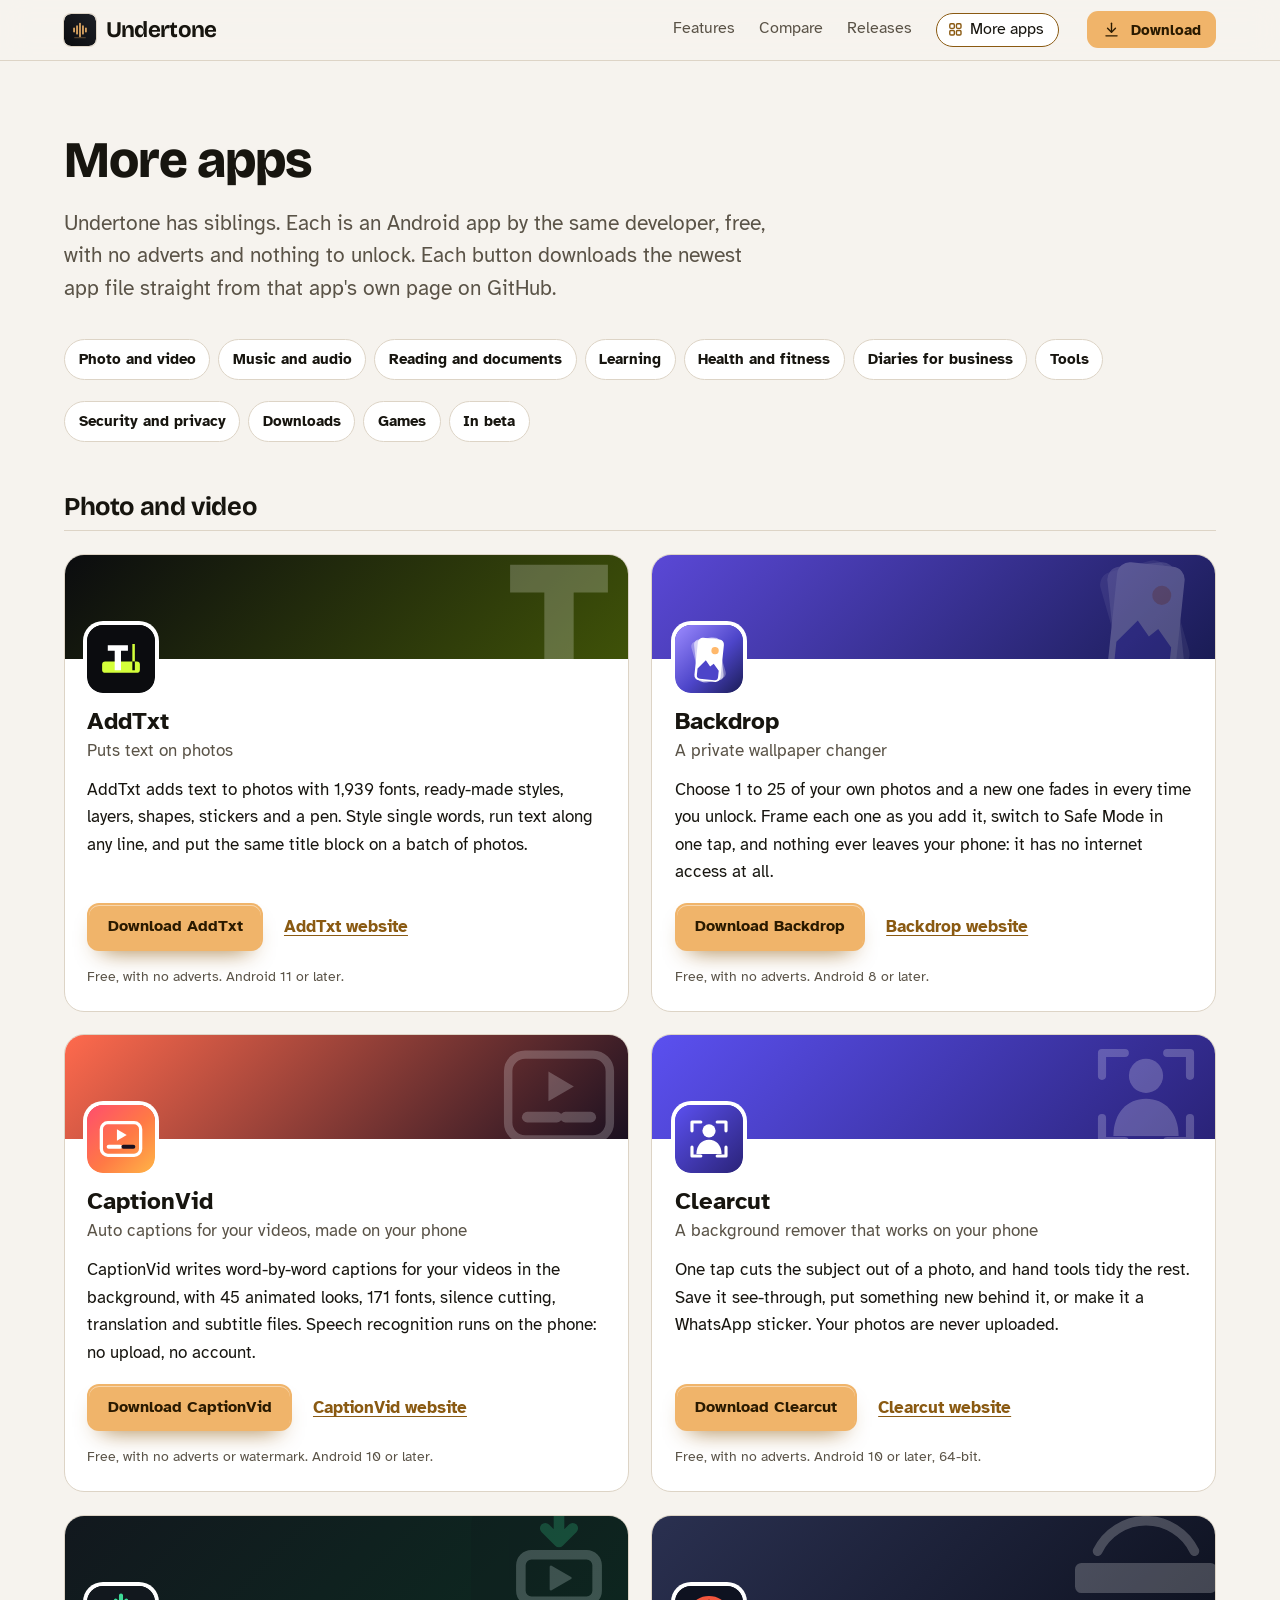
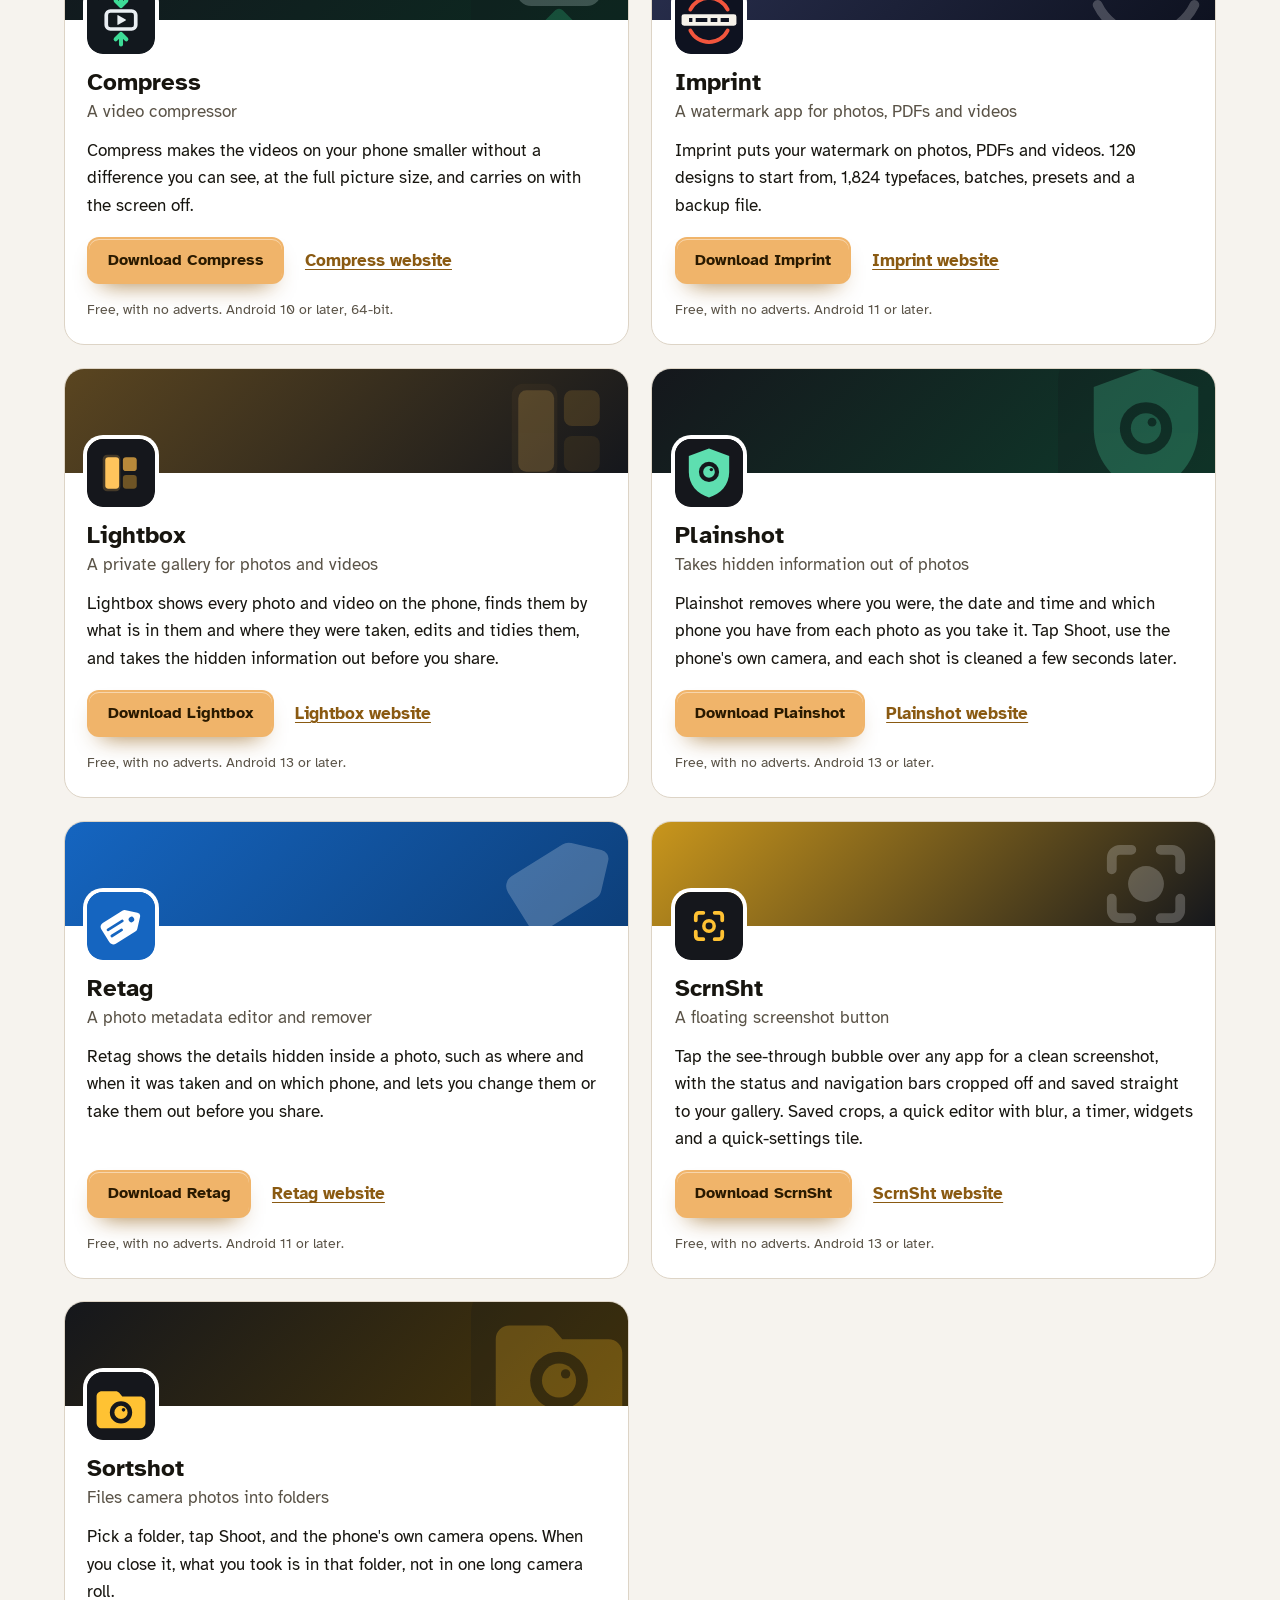
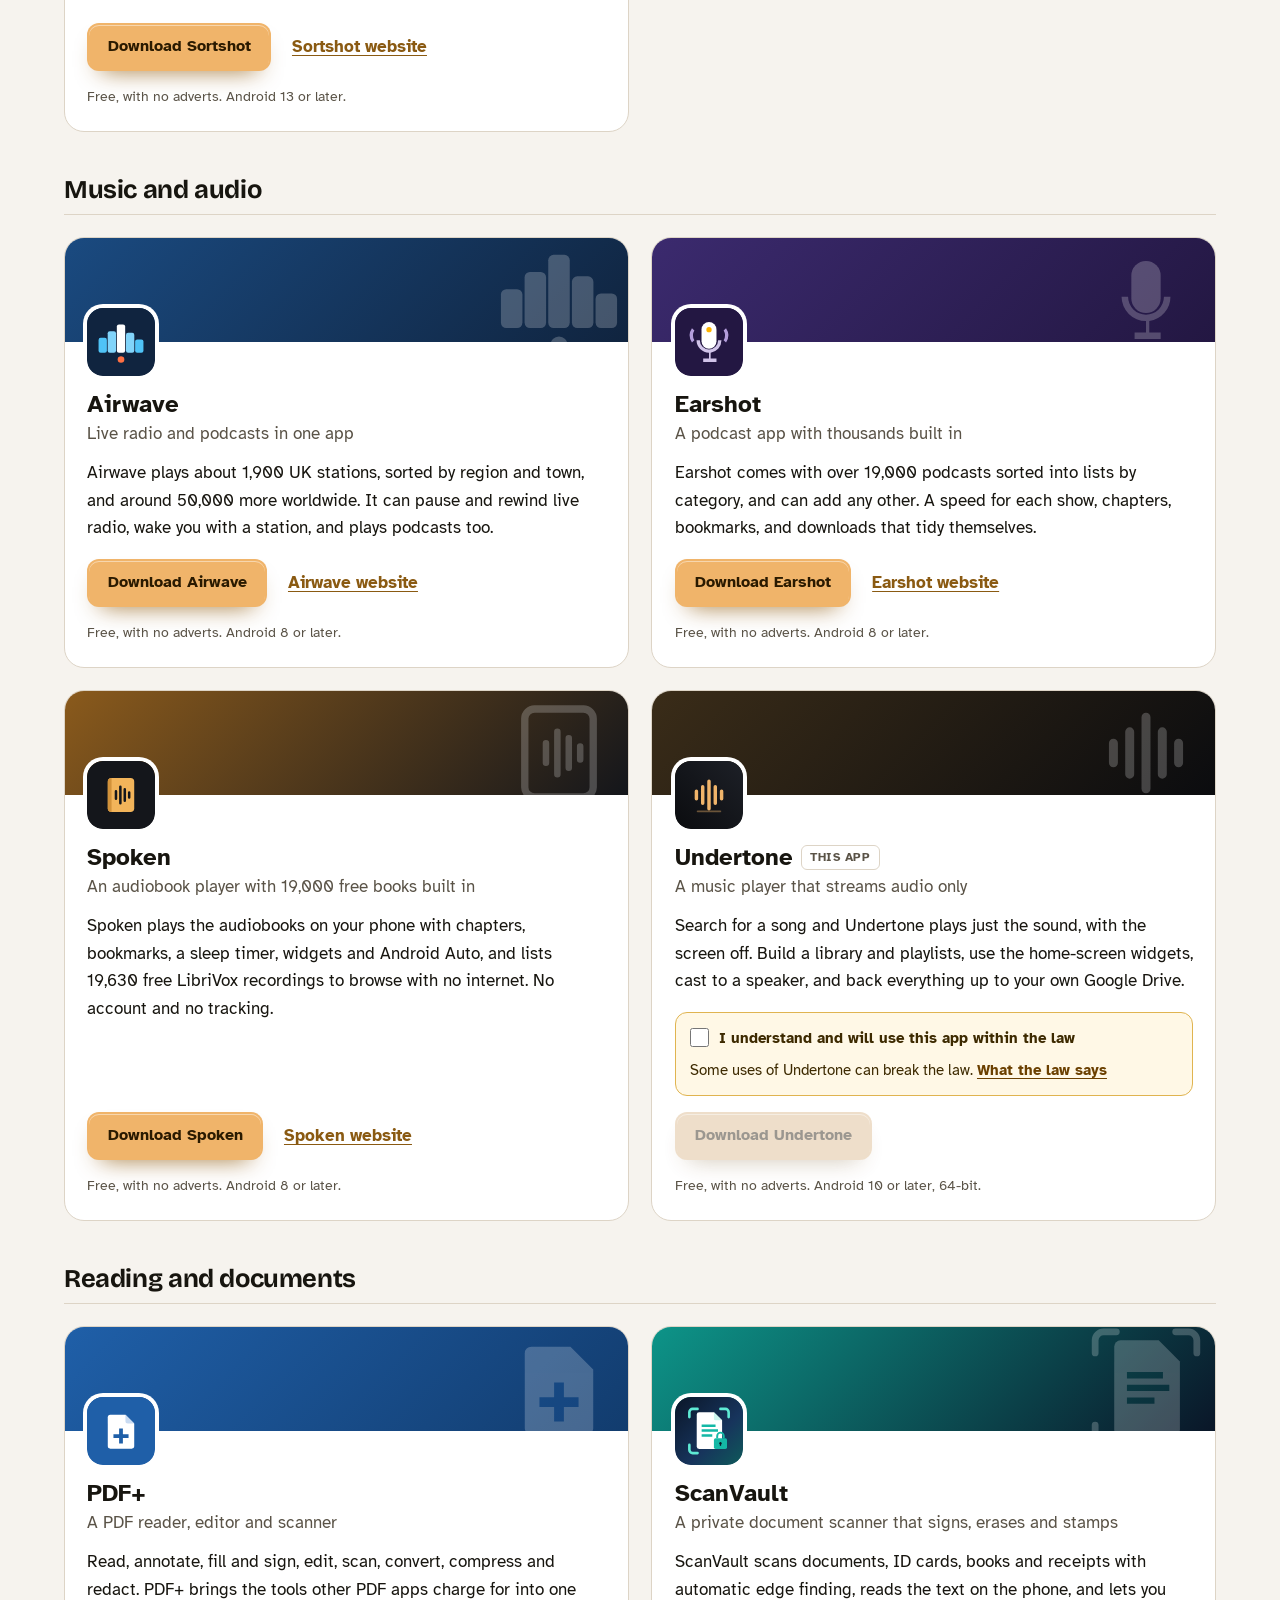
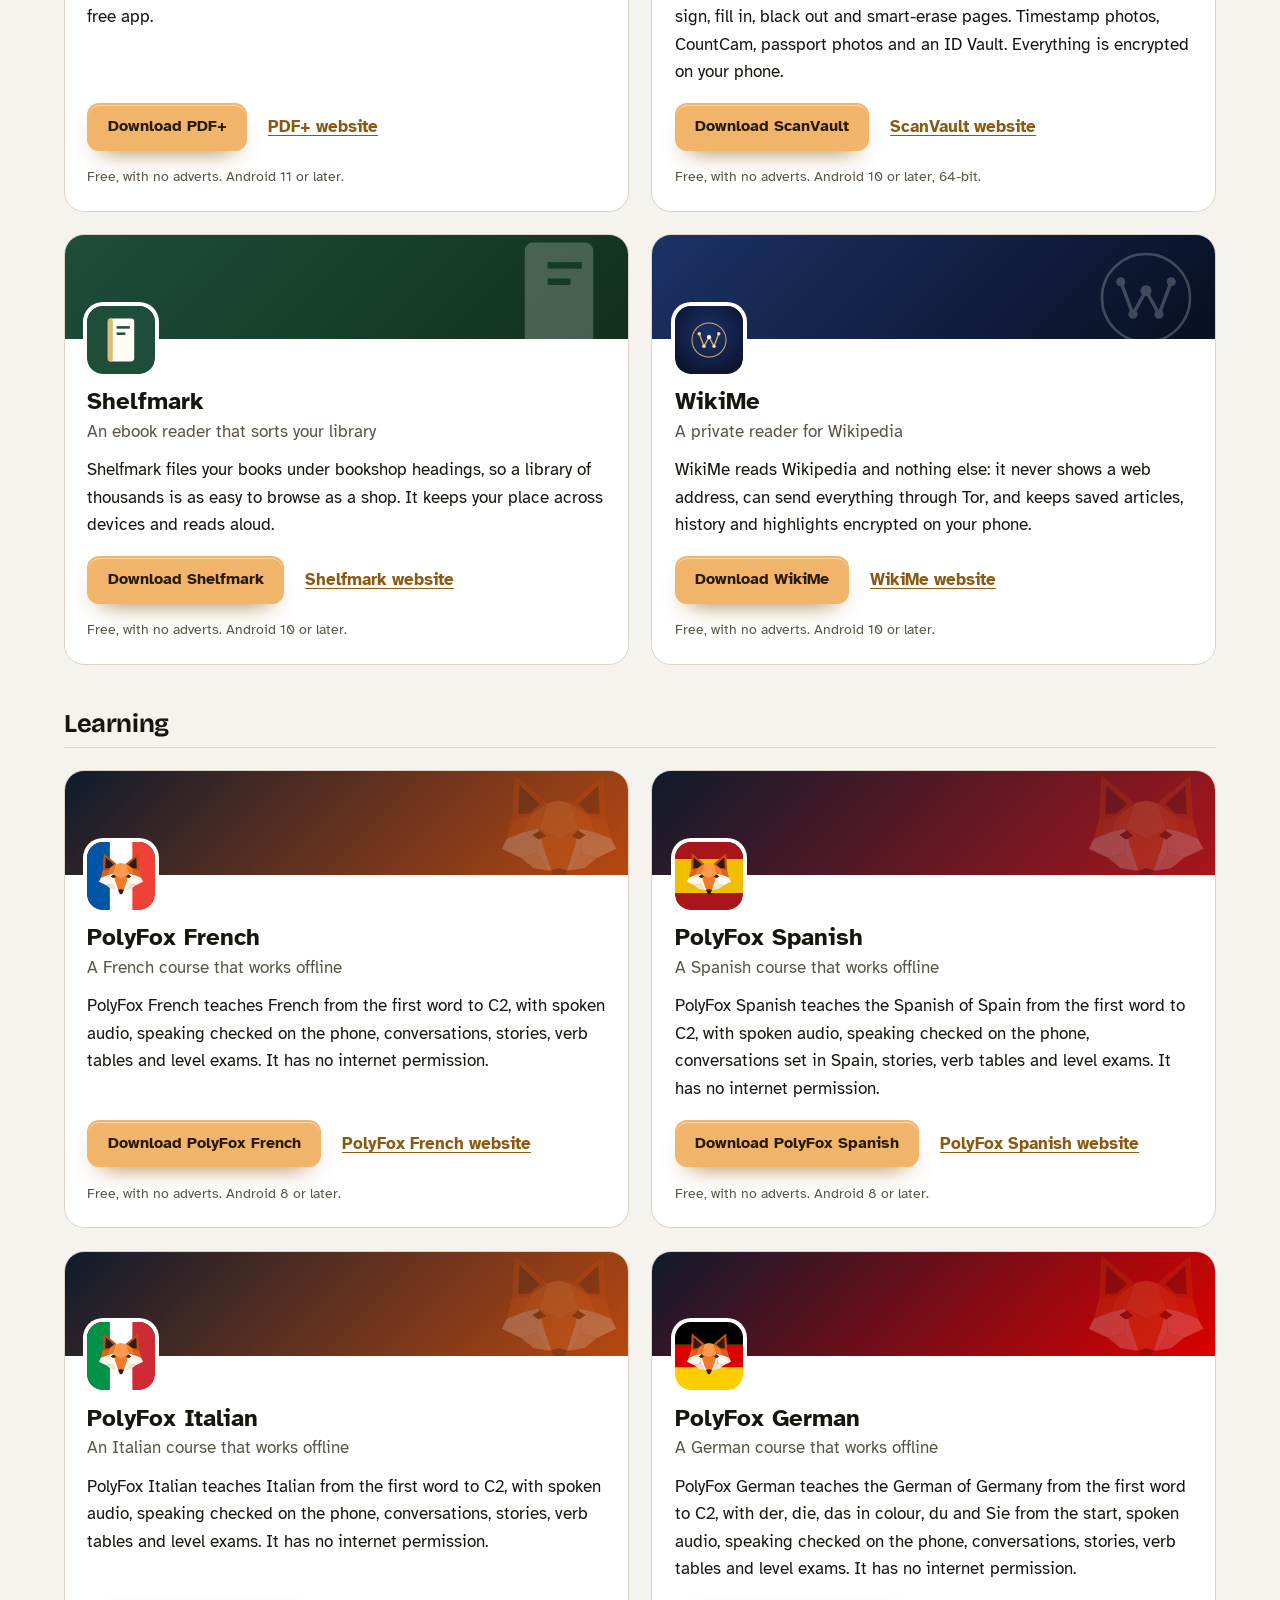
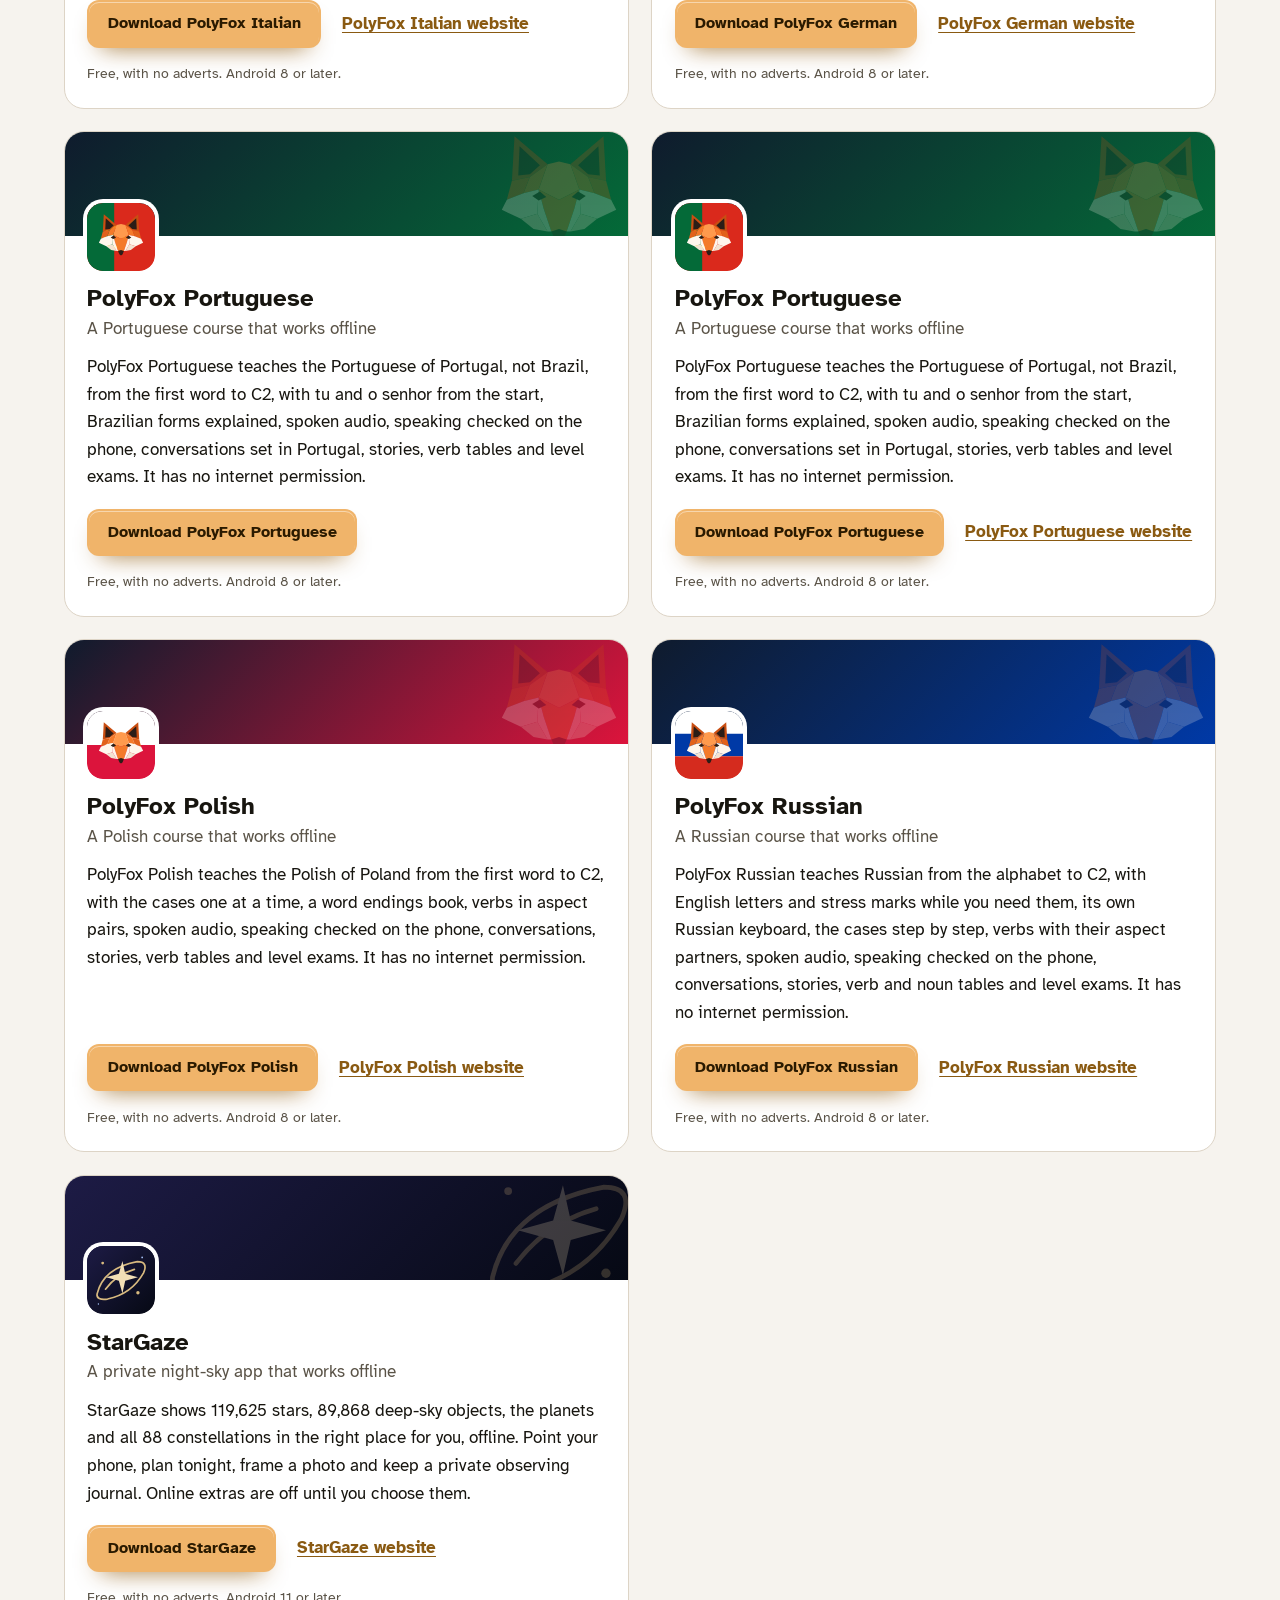
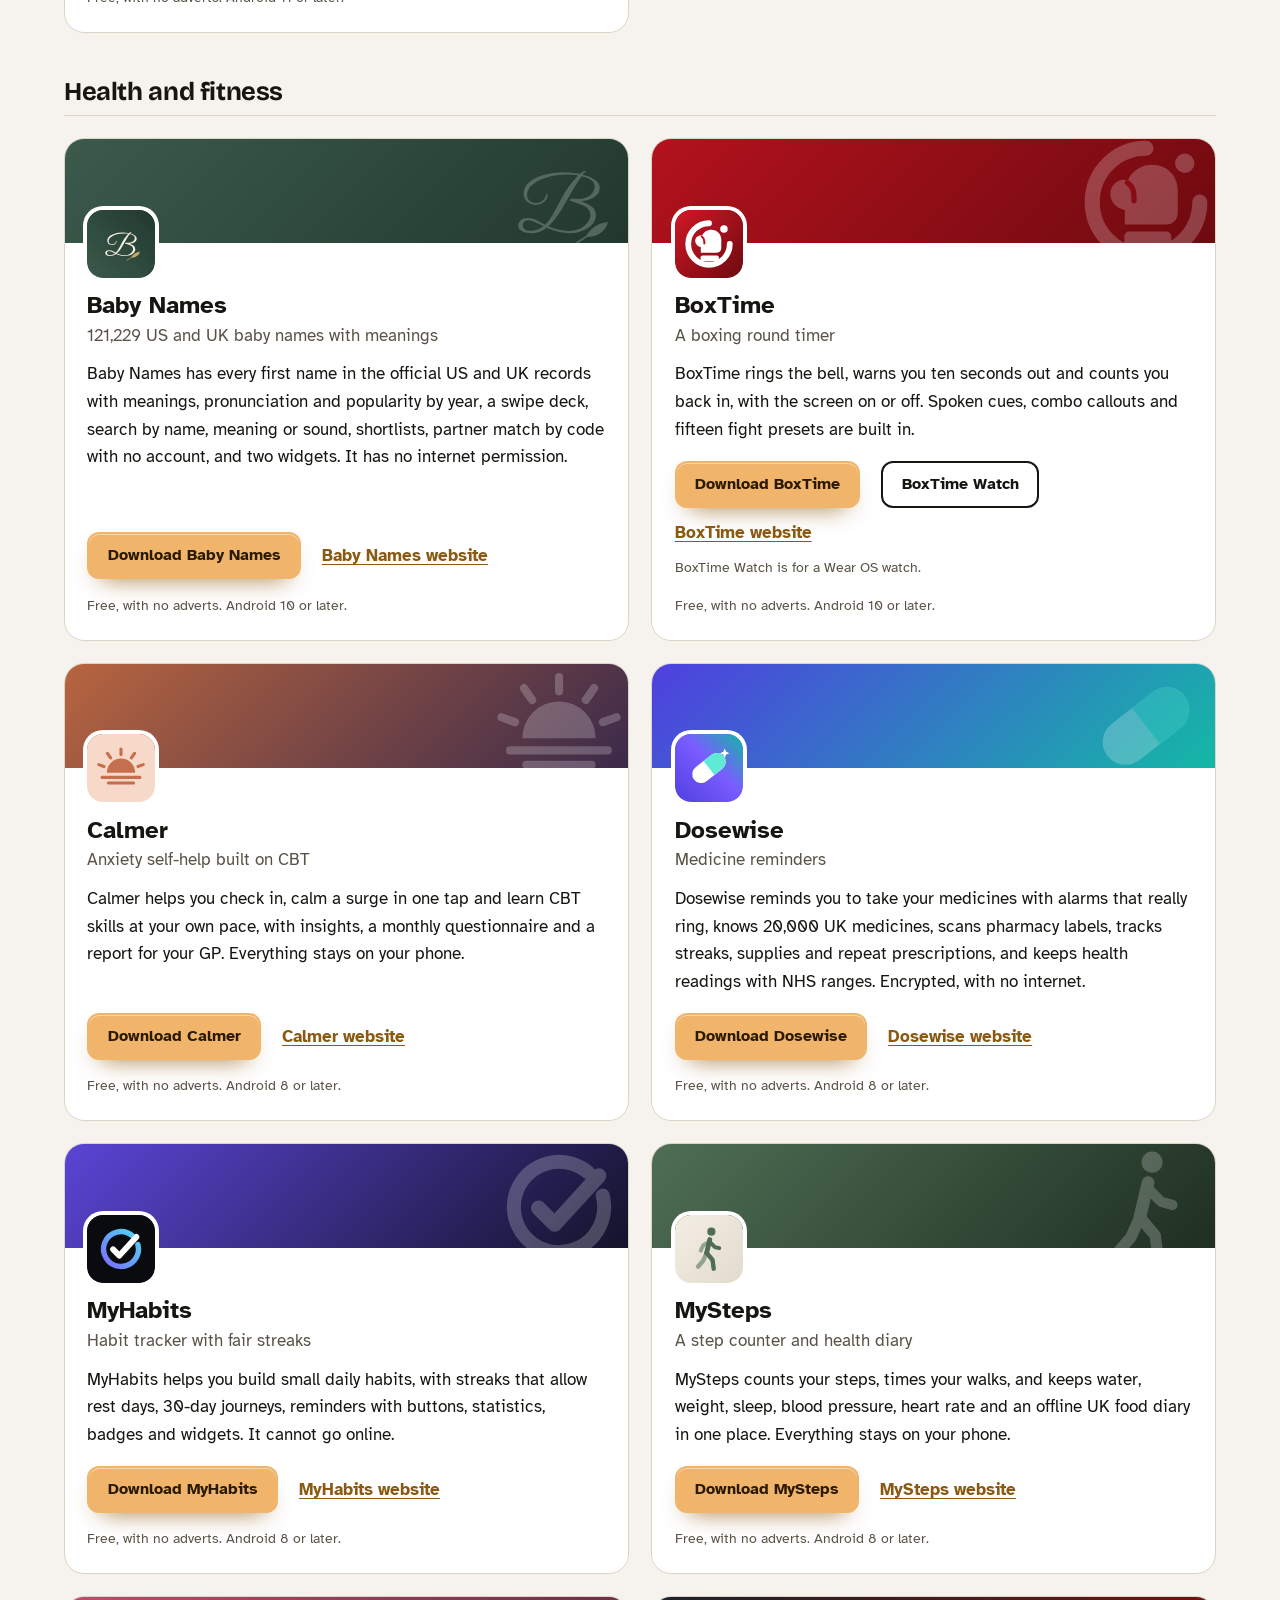
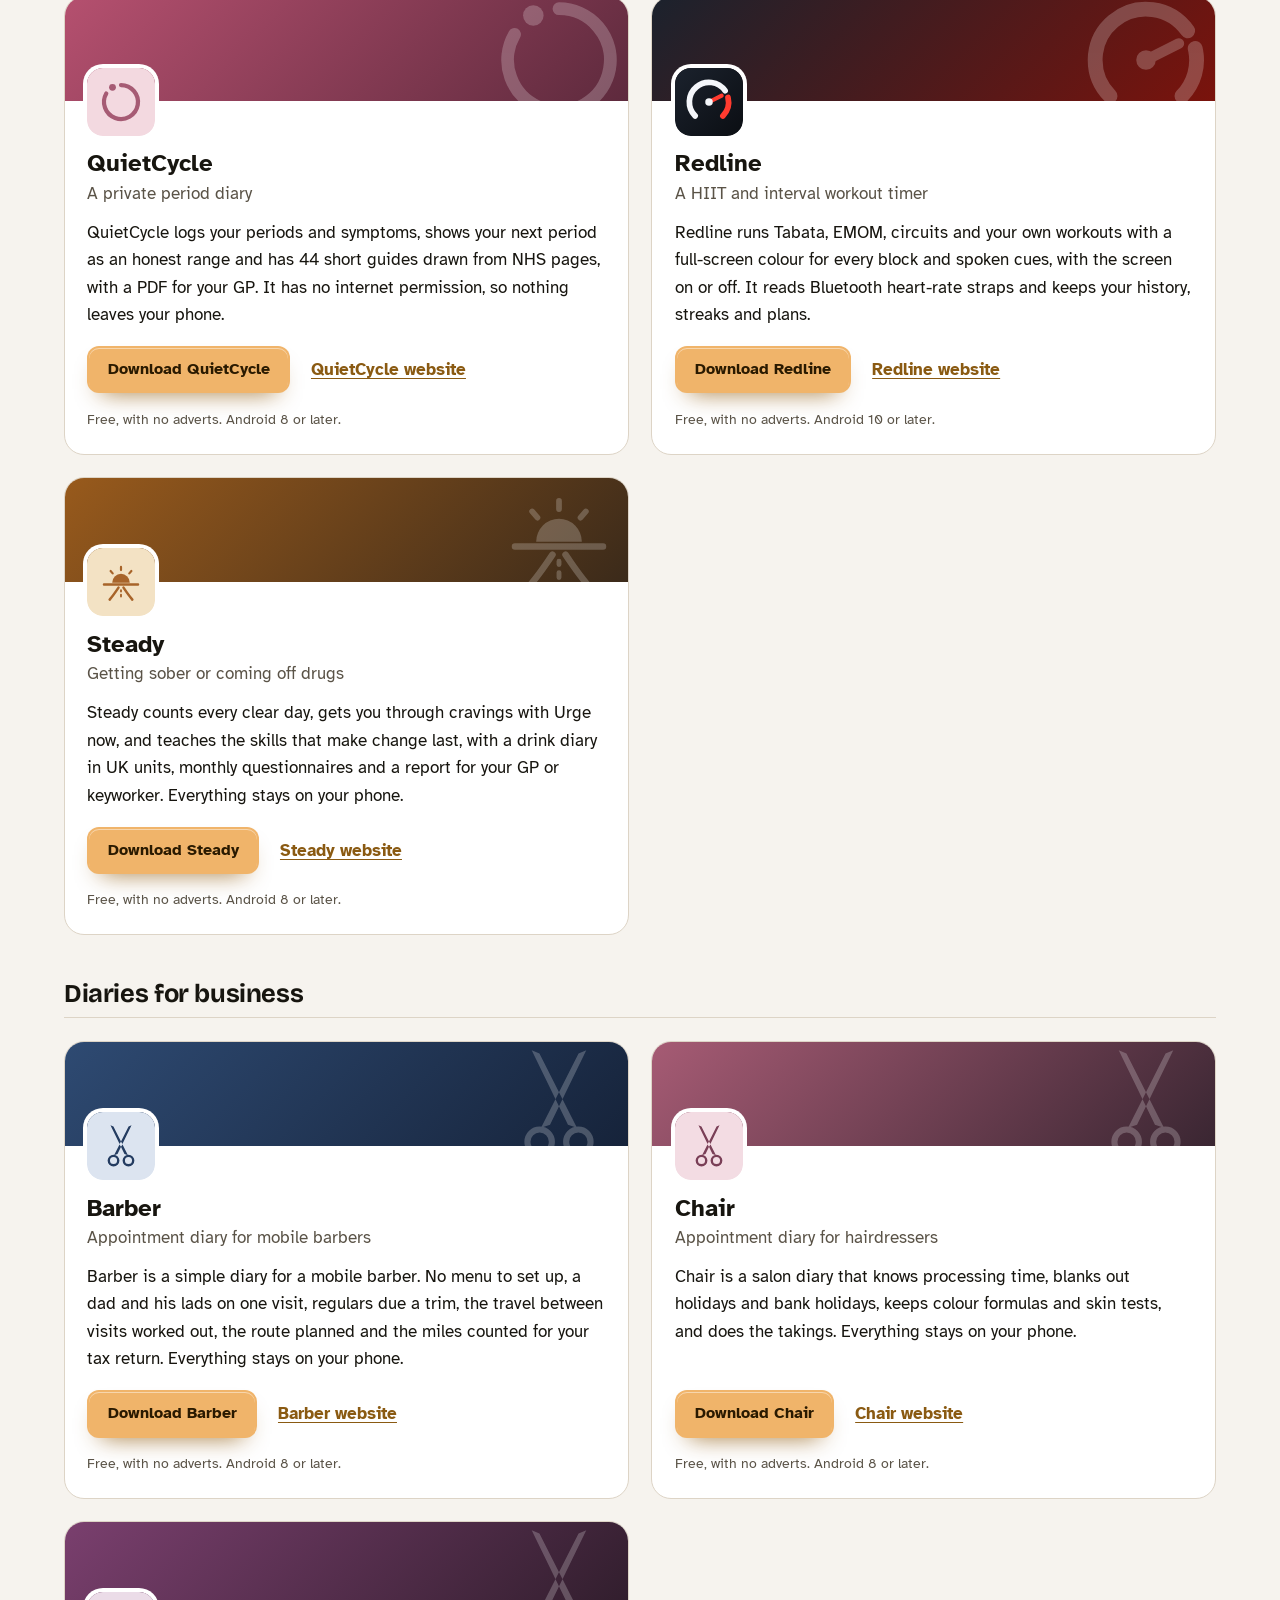
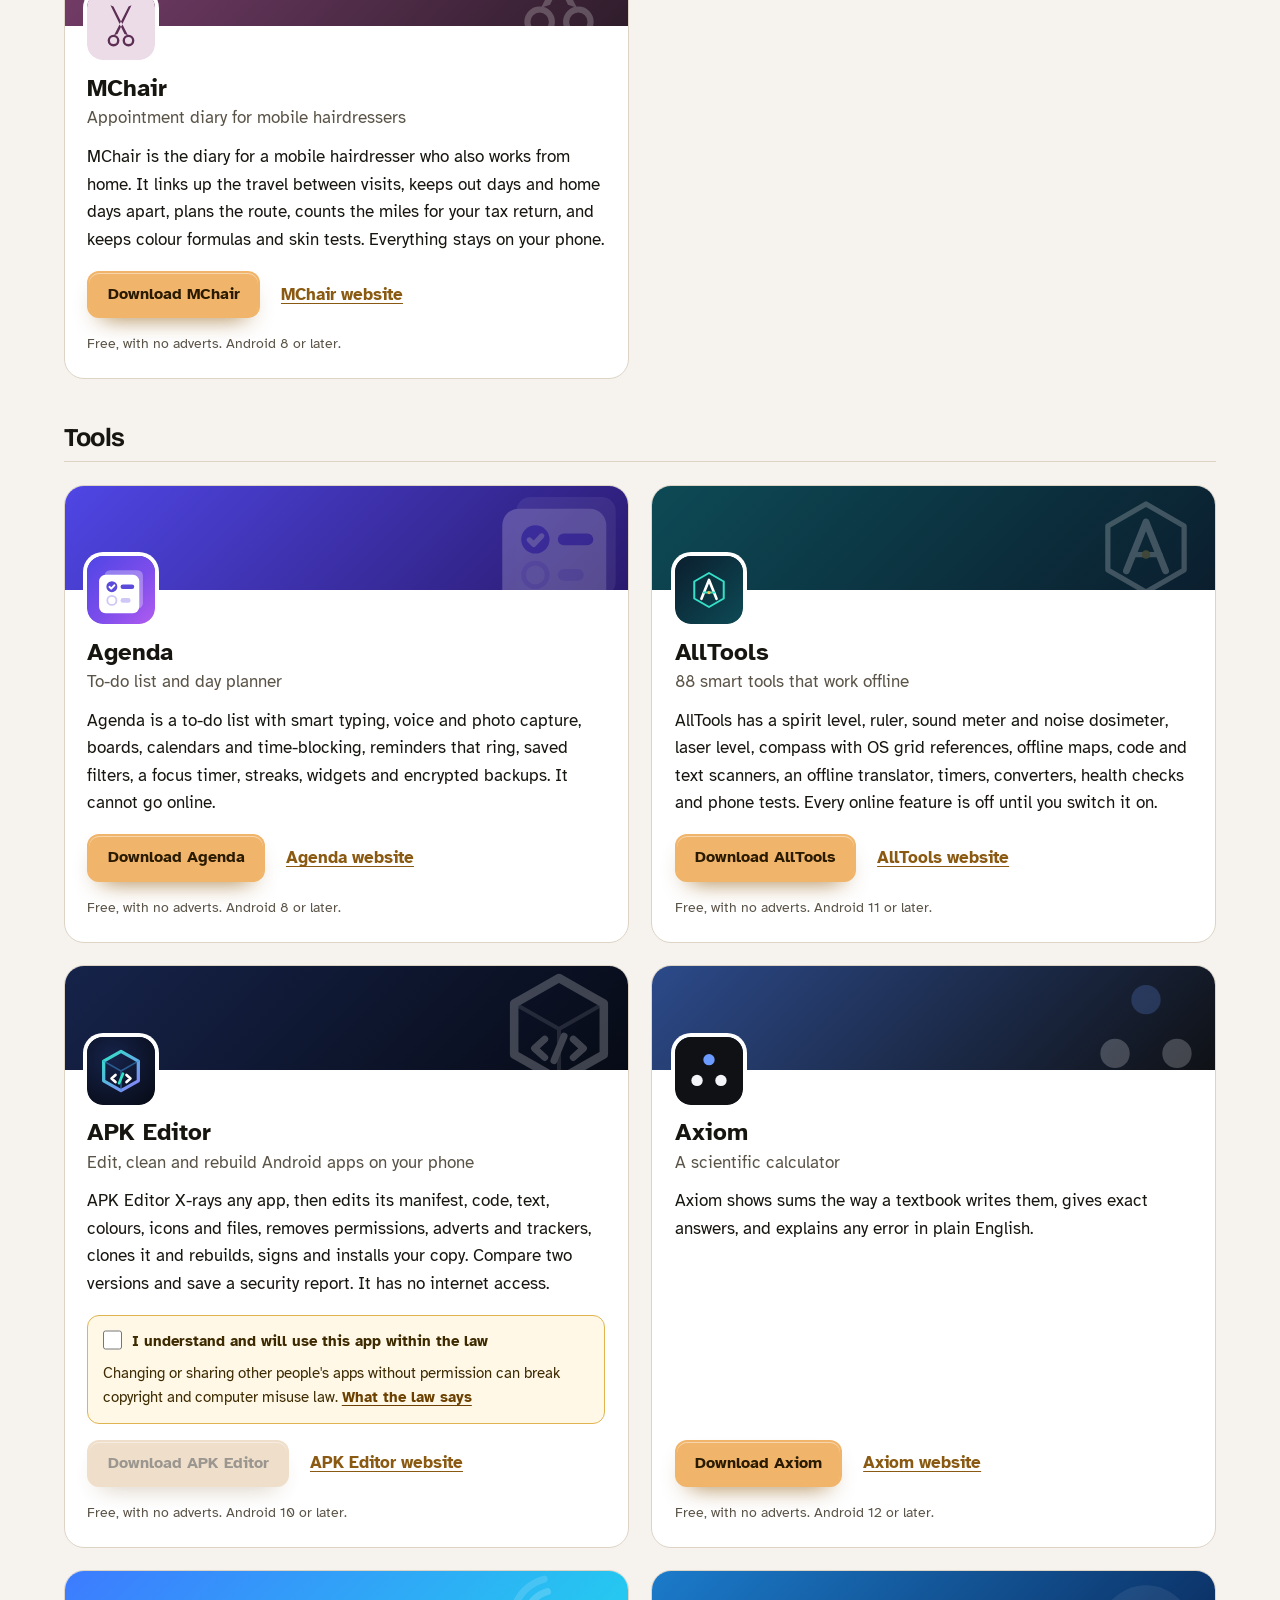
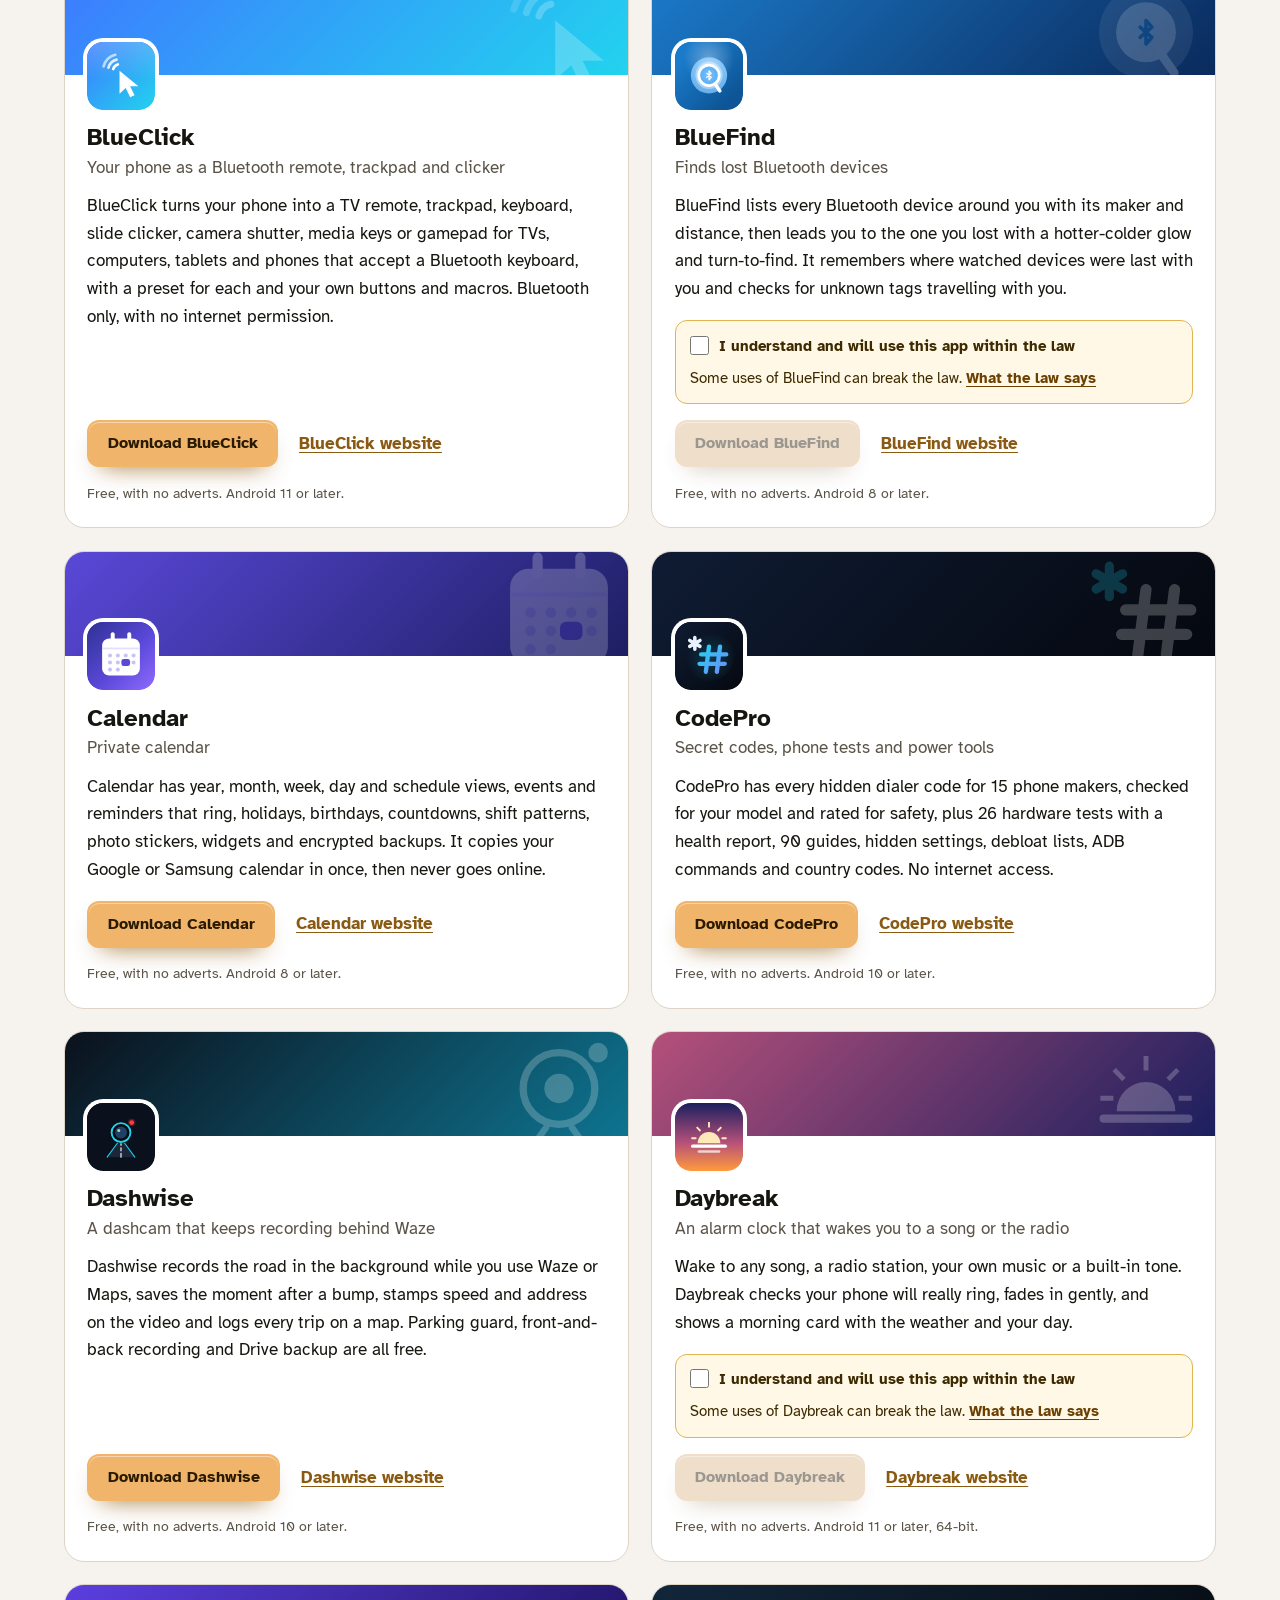
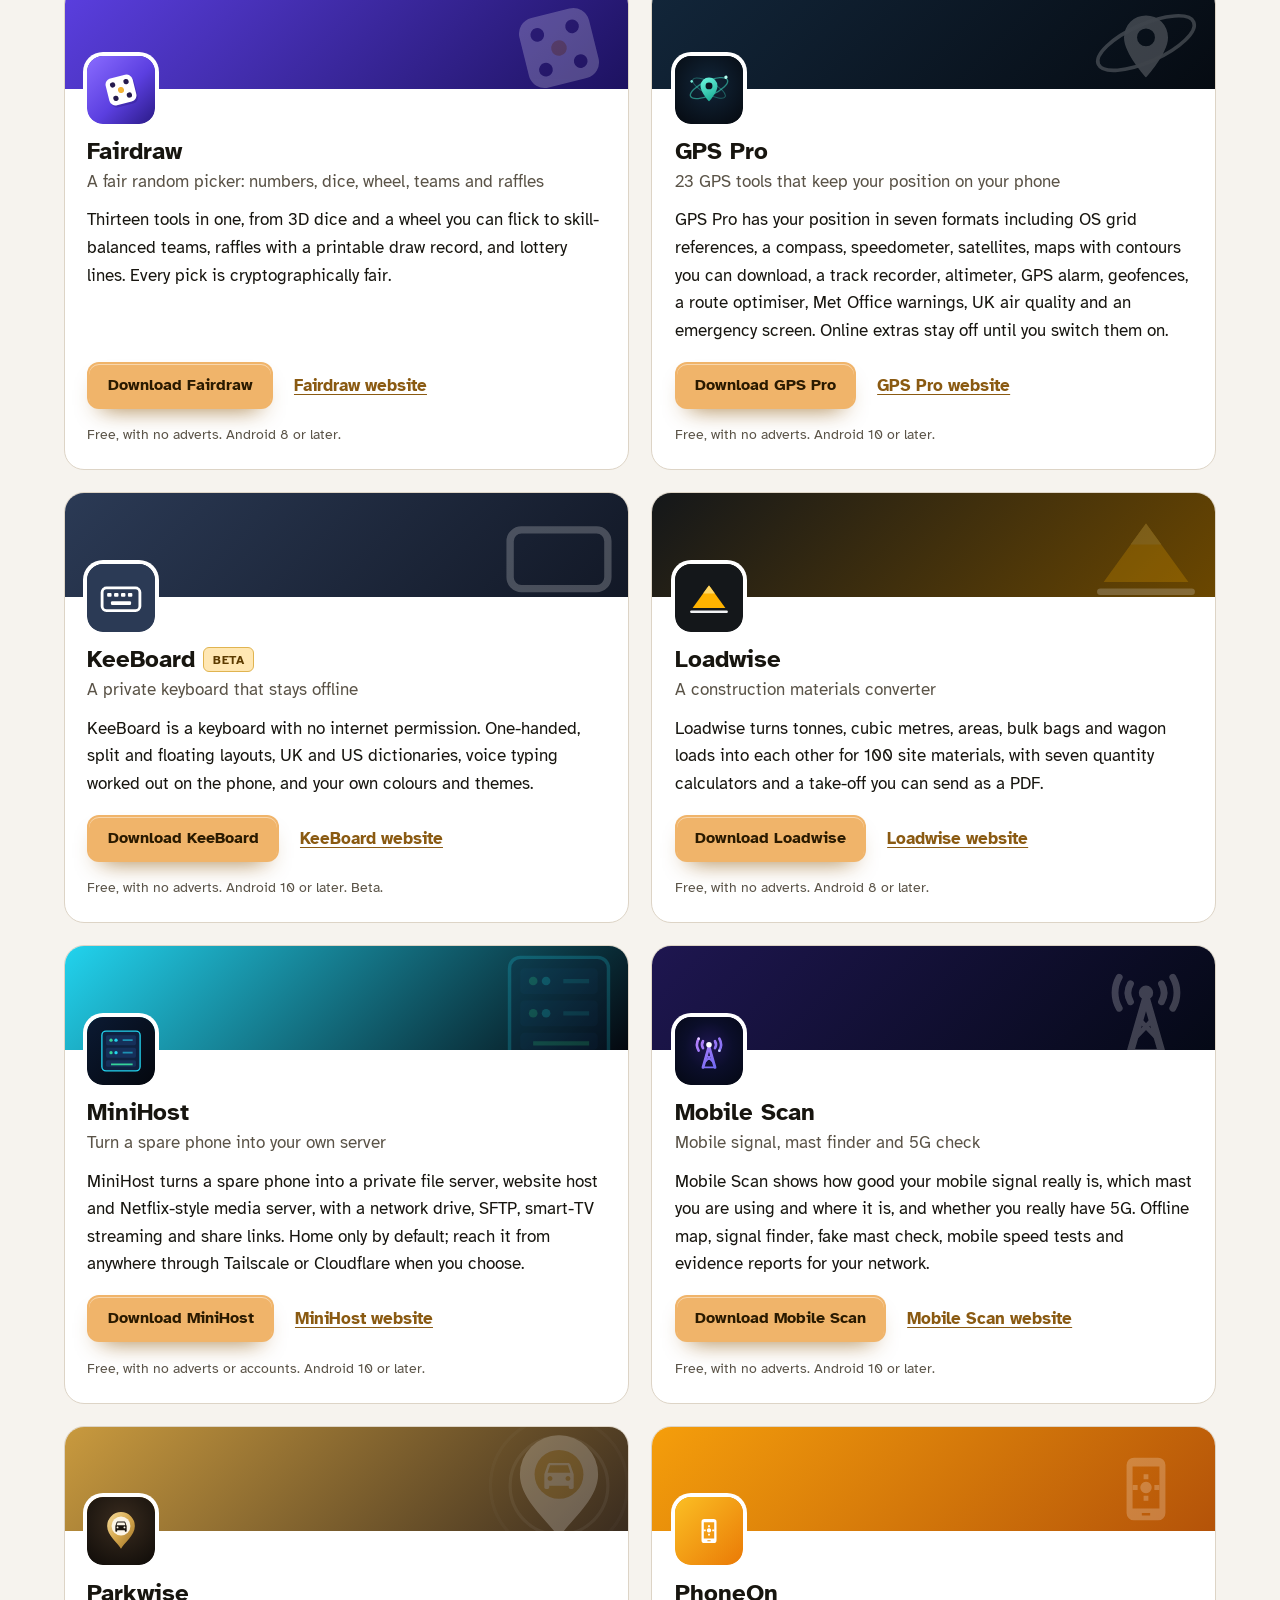
==== commit 4f6312a5: "More apps: add BlueClick" ====
--- a/more-apps.html
+++ b/more-apps.html
@@ -4,7 +4,7 @@
 <meta charset="utf-8">
 <meta name="viewport" content="width=device-width, initial-scale=1">
 <title>More free Android apps from the maker of Undertone</title>
-<meta name="description" content="All 97 free Android apps from the maker of Undertone, in one list by category, each with its download and a link to its website.">
+<meta name="description" content="All 98 free Android apps from the maker of Undertone, in one list by category, each with its download and a link to its website.">
 <meta name="author" content="Jonathan Jackson">
 <link rel="canonical" href="https://customgpter.github.io/undertone/more-apps.html">
 <meta name="theme-color" content="#f6f3ee" media="(prefers-color-scheme: light)">
@@ -12,7 +12,7 @@
 <meta property="og:type" content="website">
 <meta property="og:site_name" content="Undertone">
 <meta property="og:title" content="More free Android apps from the maker of Undertone">
-<meta property="og:description" content="All 97 free Android apps from the maker of Undertone, in one list by category, each with its download and a link to its website.">
+<meta property="og:description" content="All 98 free Android apps from the maker of Undertone, in one list by category, each with its download and a link to its website.">
 <meta property="og:url" content="https://customgpter.github.io/undertone/more-apps.html">
 <meta property="og:image" content="https://customgpter.github.io/undertone/assets/og.png">
 <meta property="og:image:width" content="1200">
@@ -26,7 +26,7 @@
 <link rel="preload" href="./assets/fonts/atkinson-hyperlegible-latin-400-normal.woff2" as="font" type="font/woff2" crossorigin>
 <link rel="stylesheet" href="./assets/site.css?v=1">
 <link rel="stylesheet" href="./assets/house.css?v=1">
-<script type="application/ld+json">{"@context":"https://schema.org","@type":"ItemList","name":"Apps from the maker of Undertone","url":"https://customgpter.github.io/undertone/more-apps.html","itemListElement":[{"@type":"ListItem","position":1,"name":"AddTxt","url":"https://customgpter.github.io/addtxt/"},{"@type":"ListItem","position":2,"name":"Backdrop","url":"https://customgpter.github.io/backdrop/"},{"@type":"ListItem","position":3,"name":"CaptionVid","url":"https://customgpter.github.io/captionvid/"},{"@type":"ListItem","position":4,"name":"Clearcut","url":"https://customgpter.github.io/clearcut/"},{"@type":"ListItem","position":5,"name":"Compress","url":"https://customgpter.github.io/compress/"},{"@type":"ListItem","position":6,"name":"Imprint","url":"https://customgpter.github.io/imprint/"},{"@type":"ListItem","position":7,"name":"Lightbox","url":"https://customgpter.github.io/lightbox/"},{"@type":"ListItem","position":8,"name":"Plainshot","url":"https://customgpter.github.io/plainshot/"},{"@type":"ListItem","position":9,"name":"Retag","url":"https://customgpter.github.io/retag/"},{"@type":"ListItem","position":10,"name":"ScrnSht","url":"https://customgpter.github.io/scrnsht/"},{"@type":"ListItem","position":11,"name":"Sortshot","url":"https://customgpter.github.io/sortshot/"},{"@type":"ListItem","position":12,"name":"Airwave","url":"https://customgpter.github.io/airwave/"},{"@type":"ListItem","position":13,"name":"Earshot","url":"https://customgpter.github.io/earshot/"},{"@type":"ListItem","position":14,"name":"Spoken","url":"https://customgpter.github.io/spoken/"},{"@type":"ListItem","position":15,"name":"Undertone","url":"https://customgpter.github.io/undertone/"},{"@type":"ListItem","position":16,"name":"PDF+","url":"https://customgpter.github.io/pdfplus/"},{"@type":"ListItem","position":17,"name":"ScanVault","url":"https://customgpter.github.io/scanvault/"},{"@type":"ListItem","position":18,"name":"Shelfmark","url":"https://customgpter.github.io/shelfmark/"},{"@type":"ListItem","position":19,"name":"WikiMe","url":"https://customgpter.github.io/wikime/"},{"@type":"ListItem","position":20,"name":"PolyFox French","url":"https://customgpter.github.io/polyfox/"},{"@type":"ListItem","position":21,"name":"PolyFox German","url":"https://customgpter.github.io/polyfox-german/"},{"@type":"ListItem","position":22,"name":"PolyFox Portuguese","url":"https://customgpter.github.io/polyfox-portuguese/"},{"@type":"ListItem","position":23,"name":"PolyFox Polish","url":"https://customgpter.github.io/polyfox-polish/"},{"@type":"ListItem","position":24,"name":"PolyFox Russian","url":"https://customgpter.github.io/polyfox-russian/"},{"@type":"ListItem","position":25,"name":"StarGaze","url":"https://customgpter.github.io/stargaze/"},{"@type":"ListItem","position":26,"name":"Baby Names","url":"https://customgpter.github.io/babynames/"},{"@type":"ListItem","position":27,"name":"BoxTime","url":"https://customgpter.github.io/boxtime/"},{"@type":"ListItem","position":28,"name":"Calmer","url":"https://customgpter.github.io/calmer/"},{"@type":"ListItem","position":29,"name":"Dosewise","url":"https://customgpter.github.io/dosewise/"},{"@type":"ListItem","position":30,"name":"MyHabits","url":"https://customgpter.github.io/myhabits/"},{"@type":"ListItem","position":31,"name":"MySteps","url":"https://customgpter.github.io/mysteps/"},{"@type":"ListItem","position":32,"name":"QuietCycle","url":"https://customgpter.github.io/quietcycle/"},{"@type":"ListItem","position":33,"name":"Redline","url":"https://customgpter.github.io/redline/"},{"@type":"ListItem","position":34,"name":"Steady","url":"https://customgpter.github.io/steady/"},{"@type":"ListItem","position":35,"name":"Barber","url":"https://customgpter.github.io/barber/"},{"@type":"ListItem","position":36,"name":"Chair","url":"https://customgpter.github.io/chair/"},{"@type":"ListItem","position":37,"name":"MChair","url":"https://customgpter.github.io/mchair/"},{"@type":"ListItem","position":38,"name":"Agenda","url":"https://customgpter.github.io/agenda/"},{"@type":"ListItem","position":39,"name":"AllTools","url":"https://customgpter.github.io/alltools/"},{"@type":"ListItem","position":40,"name":"APK Editor","url":"https://customgpter.github.io/apkeditor/"},{"@type":"ListItem","position":41,"name":"Axiom","url":"https://customgpter.github.io/axiom/"},{"@type":"ListItem","position":42,"name":"BlueFind","url":"https://customgpter.github.io/bluefind/"},{"@type":"ListItem","position":43,"name":"Calendar","url":"https://customgpter.github.io/calendar/"},{"@type":"ListItem","position":44,"name":"CodePro","url":"https://customgpter.github.io/codepro/"},{"@type":"ListItem","position":45,"name":"Dashwise","url":"https://customgpter.github.io/dashwise/"},{"@type":"ListItem","position":46,"name":"Daybreak","url":"https://customgpter.github.io/daybreak/"},{"@type":"ListItem","position":47,"name":"Fairdraw","url":"https://customgpter.github.io/fairdraw/"},{"@type":"ListItem","position":48,"name":"GPS Pro","url":"https://customgpter.github.io/gpspro/"},{"@type":"ListItem","position":49,"name":"KeeBoard","url":"https://customgpter.github.io/keeboard/"},{"@type":"ListItem","position":50,"name":"Loadwise","url":"https://customgpter.github.io/loadwise/"},{"@type":"ListItem","position":51,"name":"MiniHost","url":"https://customgpter.github.io/minihost/"},{"@type":"ListItem","position":52,"name":"Mobile Scan","url":"https://customgpter.github.io/mobilescan/"},{"@type":"ListItem","position":53,"name":"Parkwise","url":"https://customgpter.github.io/parkwise/"},{"@type":"ListItem","position":54,"name":"Pocketmind","url":"https://customgpter.github.io/pocketmind/"},{"@type":"ListItem","position":55,"name":"Refine","url":"https://customgpter.github.io/refine/"},{"@type":"ListItem","position":56,"name":"Shiftwise","url":"https://customgpter.github.io/shiftwise/"},{"@type":"ListItem","position":57,"name":"SimpleCalc","url":"https://customgpter.github.io/simplecalc/"},{"@type":"ListItem","position":58,"name":"Skyline","url":"https://customgpter.github.io/skyline/"},{"@type":"ListItem","position":59,"name":"Slipway","url":"https://customgpter.github.io/slipway/"},{"@type":"ListItem","position":60,"name":"Tagger","url":"https://customgpter.github.io/tagger/"},{"@type":"ListItem","position":61,"name":"TotalClean","url":"https://customgpter.github.io/totalclean/"},{"@type":"ListItem","position":62,"name":"TVLink","url":"https://customgpter.github.io/tvlink/"},{"@type":"ListItem","position":63,"name":"Unbox","url":"https://customgpter.github.io/unbox/"},{"@type":"ListItem","position":64,"name":"WhatsKeep","url":"https://customgpter.github.io/whatskeep/"},{"@type":"ListItem","position":65,"name":"WiFi Scan","url":"https://customgpter.github.io/wifiscan/"},{"@type":"ListItem","position":66,"name":"Auditly","url":"https://customgpter.github.io/auditly/"},{"@type":"ListItem","position":67,"name":"Backchannel","url":"https://customgpter.github.io/backchannel/"},{"@type":"ListItem","position":68,"name":"ENotes","url":"https://customgpter.github.io/enotes/"},{"@type":"ListItem","position":69,"name":"FindMe","url":"https://customgpter.github.io/findme/"},{"@type":"ListItem","position":70,"name":"iLock","url":"https://customgpter.github.io/ilock/"},{"@type":"ListItem","position":71,"name":"ImSafe","url":"https://customgpter.github.io/imsafe/"},{"@type":"ListItem","position":72,"name":"IShred","url":"https://customgpter.github.io/ishred/"},{"@type":"ListItem","position":73,"name":"LockBox","url":"https://customgpter.github.io/lockbox/"},{"@type":"ListItem","position":74,"name":"PassVault","url":"https://customgpter.github.io/passvault/"},{"@type":"ListItem","position":75,"name":"SpyFind","url":"https://customgpter.github.io/spyfind/"},{"@type":"ListItem","position":76,"name":"TextWipe","url":"https://customgpter.github.io/textwipe/"},{"@type":"ListItem","position":77,"name":"Tracewire","url":"https://customgpter.github.io/tracewire/"},{"@type":"ListItem","position":78,"name":"Vigil","url":"https://customgpter.github.io/vigil/"},{"@type":"ListItem","position":79,"name":"Grab","url":"https://customgpter.github.io/grab/"},{"@type":"ListItem","position":80,"name":"Swarm","url":"https://customgpter.github.io/swarm/"},{"@type":"ListItem","position":81,"name":"Plane Games","url":"https://customgpter.github.io/plane-games/"},{"@type":"ListItem","position":82,"name":"Ninefold","url":"https://customgpter.github.io/ninefold/"},{"@type":"ListItem","position":83,"name":"Cubewise","url":"https://customgpter.github.io/cubewise/"},{"@type":"ListItem","position":84,"name":"Tilewise","url":"https://customgpter.github.io/tilewise/"},{"@type":"ListItem","position":85,"name":"Letterwise","url":"https://customgpter.github.io/letterwise/"},{"@type":"ListItem","position":86,"name":"Kingside","url":"https://customgpter.github.io/kingside/"},{"@type":"ListItem","position":87,"name":"Deckhand","url":"https://customgpter.github.io/deckhand/"},{"@type":"ListItem","position":88,"name":"SNESForge","url":"https://customgpter.github.io/snesforge/"},{"@type":"ListItem","position":89,"name":"Fame Boy","url":"https://customgpter.github.io/fameboy/"},{"@type":"ListItem","position":90,"name":"PSPPro","url":"https://customgpter.github.io/psppro/"},{"@type":"ListItem","position":91,"name":"MegaGen","url":"https://customgpter.github.io/megagen/"},{"@type":"ListItem","position":92,"name":"QVR","url":"https://customgpter.github.io/qvr/"},{"@type":"ListItem","position":93,"name":"QVR Watch","url":"https://customgpter.github.io/qvr-watch/"},{"@type":"ListItem","position":94,"name":"QVRLite","url":"https://customgpter.github.io/qvrlite/"},{"@type":"ListItem","position":95,"name":"Onionz","url":"https://customgpter.github.io/onionz/"},{"@type":"ListItem","position":96,"name":"OnionzWeb","url":"https://customgpter.github.io/onionzweb/"}]}</script>
+<script type="application/ld+json">{"@context":"https://schema.org","@type":"ItemList","name":"Apps from the maker of Undertone","url":"https://customgpter.github.io/undertone/more-apps.html","itemListElement":[{"@type":"ListItem","position":1,"name":"AddTxt","url":"https://customgpter.github.io/addtxt/"},{"@type":"ListItem","position":2,"name":"Backdrop","url":"https://customgpter.github.io/backdrop/"},{"@type":"ListItem","position":3,"name":"CaptionVid","url":"https://customgpter.github.io/captionvid/"},{"@type":"ListItem","position":4,"name":"Clearcut","url":"https://customgpter.github.io/clearcut/"},{"@type":"ListItem","position":5,"name":"Compress","url":"https://customgpter.github.io/compress/"},{"@type":"ListItem","position":6,"name":"Imprint","url":"https://customgpter.github.io/imprint/"},{"@type":"ListItem","position":7,"name":"Lightbox","url":"https://customgpter.github.io/lightbox/"},{"@type":"ListItem","position":8,"name":"Plainshot","url":"https://customgpter.github.io/plainshot/"},{"@type":"ListItem","position":9,"name":"Retag","url":"https://customgpter.github.io/retag/"},{"@type":"ListItem","position":10,"name":"ScrnSht","url":"https://customgpter.github.io/scrnsht/"},{"@type":"ListItem","position":11,"name":"Sortshot","url":"https://customgpter.github.io/sortshot/"},{"@type":"ListItem","position":12,"name":"Airwave","url":"https://customgpter.github.io/airwave/"},{"@type":"ListItem","position":13,"name":"Earshot","url":"https://customgpter.github.io/earshot/"},{"@type":"ListItem","position":14,"name":"Spoken","url":"https://customgpter.github.io/spoken/"},{"@type":"ListItem","position":15,"name":"Undertone","url":"https://customgpter.github.io/undertone/"},{"@type":"ListItem","position":16,"name":"PDF+","url":"https://customgpter.github.io/pdfplus/"},{"@type":"ListItem","position":17,"name":"ScanVault","url":"https://customgpter.github.io/scanvault/"},{"@type":"ListItem","position":18,"name":"Shelfmark","url":"https://customgpter.github.io/shelfmark/"},{"@type":"ListItem","position":19,"name":"WikiMe","url":"https://customgpter.github.io/wikime/"},{"@type":"ListItem","position":20,"name":"PolyFox French","url":"https://customgpter.github.io/polyfox/"},{"@type":"ListItem","position":21,"name":"PolyFox German","url":"https://customgpter.github.io/polyfox-german/"},{"@type":"ListItem","position":22,"name":"PolyFox Portuguese","url":"https://customgpter.github.io/polyfox-portuguese/"},{"@type":"ListItem","position":23,"name":"PolyFox Polish","url":"https://customgpter.github.io/polyfox-polish/"},{"@type":"ListItem","position":24,"name":"PolyFox Russian","url":"https://customgpter.github.io/polyfox-russian/"},{"@type":"ListItem","position":25,"name":"StarGaze","url":"https://customgpter.github.io/stargaze/"},{"@type":"ListItem","position":26,"name":"Baby Names","url":"https://customgpter.github.io/babynames/"},{"@type":"ListItem","position":27,"name":"BoxTime","url":"https://customgpter.github.io/boxtime/"},{"@type":"ListItem","position":28,"name":"Calmer","url":"https://customgpter.github.io/calmer/"},{"@type":"ListItem","position":29,"name":"Dosewise","url":"https://customgpter.github.io/dosewise/"},{"@type":"ListItem","position":30,"name":"MyHabits","url":"https://customgpter.github.io/myhabits/"},{"@type":"ListItem","position":31,"name":"MySteps","url":"https://customgpter.github.io/mysteps/"},{"@type":"ListItem","position":32,"name":"QuietCycle","url":"https://customgpter.github.io/quietcycle/"},{"@type":"ListItem","position":33,"name":"Redline","url":"https://customgpter.github.io/redline/"},{"@type":"ListItem","position":34,"name":"Steady","url":"https://customgpter.github.io/steady/"},{"@type":"ListItem","position":35,"name":"Barber","url":"https://customgpter.github.io/barber/"},{"@type":"ListItem","position":36,"name":"Chair","url":"https://customgpter.github.io/chair/"},{"@type":"ListItem","position":37,"name":"MChair","url":"https://customgpter.github.io/mchair/"},{"@type":"ListItem","position":38,"name":"Agenda","url":"https://customgpter.github.io/agenda/"},{"@type":"ListItem","position":39,"name":"AllTools","url":"https://customgpter.github.io/alltools/"},{"@type":"ListItem","position":40,"name":"APK Editor","url":"https://customgpter.github.io/apkeditor/"},{"@type":"ListItem","position":41,"name":"Axiom","url":"https://customgpter.github.io/axiom/"},{"@type":"ListItem","position":42,"name":"BlueClick","url":"https://customgpter.github.io/blueclick/"},{"@type":"ListItem","position":43,"name":"BlueFind","url":"https://customgpter.github.io/bluefind/"},{"@type":"ListItem","position":44,"name":"Calendar","url":"https://customgpter.github.io/calendar/"},{"@type":"ListItem","position":45,"name":"CodePro","url":"https://customgpter.github.io/codepro/"},{"@type":"ListItem","position":46,"name":"Dashwise","url":"https://customgpter.github.io/dashwise/"},{"@type":"ListItem","position":47,"name":"Daybreak","url":"https://customgpter.github.io/daybreak/"},{"@type":"ListItem","position":48,"name":"Fairdraw","url":"https://customgpter.github.io/fairdraw/"},{"@type":"ListItem","position":49,"name":"GPS Pro","url":"https://customgpter.github.io/gpspro/"},{"@type":"ListItem","position":50,"name":"KeeBoard","url":"https://customgpter.github.io/keeboard/"},{"@type":"ListItem","position":51,"name":"Loadwise","url":"https://customgpter.github.io/loadwise/"},{"@type":"ListItem","position":52,"name":"MiniHost","url":"https://customgpter.github.io/minihost/"},{"@type":"ListItem","position":53,"name":"Mobile Scan","url":"https://customgpter.github.io/mobilescan/"},{"@type":"ListItem","position":54,"name":"Parkwise","url":"https://customgpter.github.io/parkwise/"},{"@type":"ListItem","position":55,"name":"Pocketmind","url":"https://customgpter.github.io/pocketmind/"},{"@type":"ListItem","position":56,"name":"Refine","url":"https://customgpter.github.io/refine/"},{"@type":"ListItem","position":57,"name":"Shiftwise","url":"https://customgpter.github.io/shiftwise/"},{"@type":"ListItem","position":58,"name":"SimpleCalc","url":"https://customgpter.github.io/simplecalc/"},{"@type":"ListItem","position":59,"name":"Skyline","url":"https://customgpter.github.io/skyline/"},{"@type":"ListItem","position":60,"name":"Slipway","url":"https://customgpter.github.io/slipway/"},{"@type":"ListItem","position":61,"name":"Tagger","url":"https://customgpter.github.io/tagger/"},{"@type":"ListItem","position":62,"name":"TotalClean","url":"https://customgpter.github.io/totalclean/"},{"@type":"ListItem","position":63,"name":"TVLink","url":"https://customgpter.github.io/tvlink/"},{"@type":"ListItem","position":64,"name":"Unbox","url":"https://customgpter.github.io/unbox/"},{"@type":"ListItem","position":65,"name":"WhatsKeep","url":"https://customgpter.github.io/whatskeep/"},{"@type":"ListItem","position":66,"name":"WiFi Scan","url":"https://customgpter.github.io/wifiscan/"},{"@type":"ListItem","position":67,"name":"Auditly","url":"https://customgpter.github.io/auditly/"},{"@type":"ListItem","position":68,"name":"Backchannel","url":"https://customgpter.github.io/backchannel/"},{"@type":"ListItem","position":69,"name":"ENotes","url":"https://customgpter.github.io/enotes/"},{"@type":"ListItem","position":70,"name":"FindMe","url":"https://customgpter.github.io/findme/"},{"@type":"ListItem","position":71,"name":"iLock","url":"https://customgpter.github.io/ilock/"},{"@type":"ListItem","position":72,"name":"ImSafe","url":"https://customgpter.github.io/imsafe/"},{"@type":"ListItem","position":73,"name":"IShred","url":"https://customgpter.github.io/ishred/"},{"@type":"ListItem","position":74,"name":"LockBox","url":"https://customgpter.github.io/lockbox/"},{"@type":"ListItem","position":75,"name":"PassVault","url":"https://customgpter.github.io/passvault/"},{"@type":"ListItem","position":76,"name":"SpyFind","url":"https://customgpter.github.io/spyfind/"},{"@type":"ListItem","position":77,"name":"TextWipe","url":"https://customgpter.github.io/textwipe/"},{"@type":"ListItem","position":78,"name":"Tracewire","url":"https://customgpter.github.io/tracewire/"},{"@type":"ListItem","position":79,"name":"Vigil","url":"https://customgpter.github.io/vigil/"},{"@type":"ListItem","position":80,"name":"Grab","url":"https://customgpter.github.io/grab/"},{"@type":"ListItem","position":81,"name":"Swarm","url":"https://customgpter.github.io/swarm/"},{"@type":"ListItem","position":82,"name":"Plane Games","url":"https://customgpter.github.io/plane-games/"},{"@type":"ListItem","position":83,"name":"Ninefold","url":"https://customgpter.github.io/ninefold/"},{"@type":"ListItem","position":84,"name":"Cubewise","url":"https://customgpter.github.io/cubewise/"},{"@type":"ListItem","position":85,"name":"Tilewise","url":"https://customgpter.github.io/tilewise/"},{"@type":"ListItem","position":86,"name":"Letterwise","url":"https://customgpter.github.io/letterwise/"},{"@type":"ListItem","position":87,"name":"Kingside","url":"https://customgpter.github.io/kingside/"},{"@type":"ListItem","position":88,"name":"Deckhand","url":"https://customgpter.github.io/deckhand/"},{"@type":"ListItem","position":89,"name":"SNESForge","url":"https://customgpter.github.io/snesforge/"},{"@type":"ListItem","position":90,"name":"Fame Boy","url":"https://customgpter.github.io/fameboy/"},{"@type":"ListItem","position":91,"name":"PSPPro","url":"https://customgpter.github.io/psppro/"},{"@type":"ListItem","position":92,"name":"MegaGen","url":"https://customgpter.github.io/megagen/"},{"@type":"ListItem","position":93,"name":"QVR","url":"https://customgpter.github.io/qvr/"},{"@type":"ListItem","position":94,"name":"QVR Watch","url":"https://customgpter.github.io/qvr-watch/"},{"@type":"ListItem","position":95,"name":"QVRLite","url":"https://customgpter.github.io/qvrlite/"},{"@type":"ListItem","position":96,"name":"Onionz","url":"https://customgpter.github.io/onionz/"},{"@type":"ListItem","position":97,"name":"OnionzWeb","url":"https://customgpter.github.io/onionzweb/"}]}</script>
 <link rel="stylesheet" href="./assets/apps-list.css?v=1">
 <script src="./assets/apps-list.js?v=1" defer></script>
 </head>
@@ -87,7 +87,7 @@
 <div class="mapps-group" role="group" aria-labelledby="apps-tools"><h2 class="mapps-cat" id="apps-tools">Tools</h2>
 <ul class="mapps"><li class="mapp" style="--b:#4f46e5;--b2:#2a1a6e"><div class="mapp-cover" aria-hidden="true"><svg viewBox="0 0 108 108"><g transform="translate(54 56) scale(1.45) translate(-52 -56)"><rect x="34" y="33" width="42" height="42" rx="6" fill="#fff" fill-opacity=".3"/><rect x="28" y="38" width="44" height="42" rx="7" fill="#fff" fill-opacity=".95"/><circle cx="42" cy="51" r="6" fill="#5b4bdb"/><path d="M39.4 51.2l1.9 1.9 3.4-3.6" stroke="#fff" stroke-width="2.2" fill="none" stroke-linecap="round" stroke-linejoin="round"/><rect x="51.5" y="48.5" width="15" height="5" rx="2.5" fill="#5b4bdb"/><circle cx="42" cy="66" r="5" fill="none" stroke="#cfc8f7" stroke-width="2"/><rect x="51.5" y="63.5" width="11" height="5" rx="2.5" fill="#cfc8f7"/></g></svg></div><div class="mapp-body"><svg class="mapp-icon" viewBox="0 0 108 108" aria-hidden="true"><defs><linearGradient id="i-agenda-agi" x1="0" y1="0" x2="1" y2="1"><stop offset="0" stop-color="#4f46e5"/><stop offset=".55" stop-color="#7c4deb"/><stop offset="1" stop-color="#b15cf0"/></linearGradient></defs><rect width="108" height="108" rx="24" fill="url(#i-agenda-agi)"/><g transform="translate(54 56) scale(1.45) translate(-52 -56)"><rect x="34" y="33" width="42" height="42" rx="6" fill="#fff" fill-opacity=".3"/><rect x="28" y="38" width="44" height="42" rx="7" fill="#fff"/><circle cx="42" cy="51" r="6" fill="#5b4bdb"/><path d="M39.4 51.2l1.9 1.9 3.4-3.6" stroke="#fff" stroke-width="2.2" fill="none" stroke-linecap="round" stroke-linejoin="round"/><rect x="51.5" y="48.5" width="15" height="5" rx="2.5" fill="#5b4bdb"/><circle cx="42" cy="66" r="5" fill="none" stroke="#cfc8f7" stroke-width="2"/><rect x="51.5" y="63.5" width="11" height="5" rx="2.5" fill="#cfc8f7"/></g></svg><h3>Agenda</h3><p class="mapp-kind">To-do list and day planner</p><p class="mapp-say">Agenda is a to-do list with smart typing, voice and photo capture, boards, calendars and time-blocking, reminders that ring, saved filters, a focus timer, streaks, widgets and encrypted backups. It cannot go online.</p><p class="mapp-go"><a class="button" href="https://github.com/CustomGPTer/agenda/releases/latest/download/Agenda.apk">Download Agenda</a><a class="mapp-site" href="https://customgpter.github.io/agenda/">Agenda website</a></p><p class="mapp-needs">Free, with no adverts. Android 8 or later.</p></div></li>
 <li class="mapp" style="--b:#0d4a55;--b2:#0b1e2e"><div class="mapp-cover" aria-hidden="true"><svg viewBox="0 0 108 108"><path d="M54 27L77.4 40.5L77.4 67.5L54 81L30.6 67.5L30.6 40.5Z" stroke="#fff" stroke-width="3.2" stroke-linejoin="round" fill="none"/><path d="M42 68L54 38L66 68" stroke="#fff" stroke-width="4.2" stroke-linecap="round" stroke-linejoin="round" fill="none"/><path d="M45.5 58L62.5 58" stroke="#fff" stroke-width="3.2" stroke-linecap="round"/><circle cx="54" cy="58" r="2.6" fill="#ffc24b"/></svg></div><div class="mapp-body"><svg class="mapp-icon" viewBox="0 0 108 108" aria-hidden="true"><defs><linearGradient id="i-alltools-atbg" x1="0" y1="0" x2="1" y2="1"><stop offset="0" stop-color="#0b1e2e"/><stop offset="1" stop-color="#0d4a55"/></linearGradient></defs><rect width="108" height="108" rx="24" fill="url(#i-alltools-atbg)"/><path d="M54 27L77.4 40.5L77.4 67.5L54 81L30.6 67.5L30.6 40.5Z" stroke="#35e0c8" stroke-width="3.2" stroke-linejoin="round" fill="none"/><path d="M42 68L54 38L66 68" stroke="#fff" stroke-width="4.2" stroke-linecap="round" stroke-linejoin="round" fill="none"/><path d="M45.5 58L62.5 58" stroke="#35e0c8" stroke-width="3.2" stroke-linecap="round"/><circle cx="54" cy="58" r="2.6" fill="#ffc24b"/></svg><h3>AllTools</h3><p class="mapp-kind">88 smart tools that work offline</p><p class="mapp-say">AllTools has a spirit level, ruler, sound meter and noise dosimeter, laser level, compass with OS grid references, offline maps, code and text scanners, an offline translator, timers, converters, health checks and phone tests. Every online feature is off until you switch it on.</p><p class="mapp-go"><a class="button" href="https://github.com/CustomGPTer/alltools/releases/latest/download/AllTools.apk">Download AllTools</a><a class="mapp-site" href="https://customgpter.github.io/alltools/">AllTools website</a></p><p class="mapp-needs">Free, with no adverts. Android 11 or later.</p></div></li><li class="mapp is-gated" style="--b:#16234a;--b2:#070b16"><div class="mapp-cover" aria-hidden="true"><svg viewBox="0 0 108 108"><g transform="translate(54 54) scale(1.25) translate(-54 -52)"><path d="M54 27L76 39.5L76 64.5L54 77L32 64.5L32 39.5Z" stroke="#fff" stroke-width="4.2" stroke-linejoin="round" fill="none"/><path d="M32 39.5L54 52L76 39.5M54 52L54 77" stroke="#fff" stroke-width="2" stroke-linecap="round" fill="none" opacity=".5"/><path d="M47 57L42 61.5L47 66M61 57L66 61.5L61 66" stroke="#fff" stroke-width="3.4" stroke-linecap="round" stroke-linejoin="round" fill="none"/><path d="M56.5 55.5L51.5 67.5" stroke="#fff" stroke-width="3.4" stroke-linecap="round"/></g></svg></div><div class="mapp-body"><svg class="mapp-icon" viewBox="0 0 108 108" aria-hidden="true"><defs><radialGradient id="i-apkeditor-aebg" cx="40" cy="34" r="96" gradientUnits="userSpaceOnUse"><stop offset="0" stop-color="#16234a"/><stop offset="1" stop-color="#070b16"/></radialGradient><linearGradient id="i-apkeditor-aehx" x1="32" y1="27" x2="76" y2="77" gradientUnits="userSpaceOnUse"><stop offset="0" stop-color="#2ee6c5"/><stop offset="1" stop-color="#8b7cff"/></linearGradient></defs><rect width="108" height="108" rx="24" fill="url(#i-apkeditor-aebg)"/><g transform="translate(54 54) scale(1.25) translate(-54 -52)"><path d="M54 27L76 39.5L76 64.5L54 77L32 64.5L32 39.5Z" stroke="url(#i-apkeditor-aehx)" stroke-width="4.2" stroke-linejoin="round" fill="none"/><path d="M32 39.5L54 52L76 39.5M54 52L54 77" stroke="#3d8fd6" stroke-width="2" stroke-linecap="round" fill="none" opacity=".55"/><path d="M47 57L42 61.5L47 66M61 57L66 61.5L61 66" stroke="#fff" stroke-width="3.4" stroke-linecap="round" stroke-linejoin="round" fill="none"/><path d="M56.5 55.5L51.5 67.5" stroke="#2ee6c5" stroke-width="3.4" stroke-linecap="round"/></g></svg><h3>APK Editor</h3><p class="mapp-kind">Edit, clean and rebuild Android apps on your phone</p><p class="mapp-say">APK Editor X-rays any app, then edits its manifest, code, text, colours, icons and files, removes permissions, adverts and trackers, clones it and rebuilds, signs and installs your copy. Compare two versions and save a security report. It has no internet access.</p><div class="mapp-law" data-gate><label><input type="checkbox"> I understand and will use this app within the law</label><p>Changing or sharing other people's apps without permission can break copyright and computer misuse law. <a href="https://customgpter.github.io/apkeditor/terms.html#law">What the law says</a></p><noscript><p>Turn on JavaScript to download, or use the <a href="https://customgpter.github.io/apkeditor/">APK Editor website</a>.</p></noscript></div><p class="mapp-go"><a class="button" data-href="https://github.com/CustomGPTer/apkeditor/releases/latest/download/APKEditor.apk" aria-disabled="true" role="link" tabindex="-1">Download APK Editor</a><a class="mapp-site" href="https://customgpter.github.io/apkeditor/">APK Editor website</a></p><p class="mapp-needs">Free, with no adverts. Android 10 or later.</p></div></li><li class="mapp" style="--b:#2c4a8a;--b2:#0f1115"><div class="mapp-cover" aria-hidden="true"><svg viewBox="0 0 108 108"><circle cx="54" cy="36" r="9" fill="#6c9bff"/><circle cx="35" cy="69" r="9" fill="#f3f5f8"/><circle cx="73" cy="69" r="9" fill="#f3f5f8"/></svg></div><div class="mapp-body"><svg class="mapp-icon" viewBox="0 0 108 108" aria-hidden="true"><rect width="108" height="108" rx="24" fill="#0f1115"/><circle cx="54" cy="36" r="9" fill="#6c9bff"/><circle cx="35" cy="69" r="9" fill="#f3f5f8"/><circle cx="73" cy="69" r="9" fill="#f3f5f8"/></svg><h3>Axiom</h3><p class="mapp-kind">A scientific calculator</p><p class="mapp-say">Axiom shows sums the way a textbook writes them, gives exact answers, and explains any error in plain English.</p><p class="mapp-go"><a class="button" href="https://github.com/CustomGPTer/axiom/releases/latest/download/Axiom.apk">Download Axiom</a><a class="mapp-site" href="https://customgpter.github.io/axiom/">Axiom website</a></p><p class="mapp-needs">Free, with no adverts. Android 12 or later.</p></div></li>
-<li class="mapp is-gated" style="--b:#1b7bcb;--b2:#0a2a5c"><div class="mapp-cover" aria-hidden="true"><svg viewBox="0 0 108 108"><circle cx="54" cy="52.92" r="28.8" fill="#fff" fill-opacity=".35"/><path d="M63 65.88L71.28 77.76" stroke="#fff" stroke-width="5.4" stroke-linecap="round"/><circle cx="54" cy="52.92" r="18.36" fill="#fff" fill-opacity=".95"/><path d="M50.4 49.75L57.6 56.09L54 60.12L54 45.72L57.6 49.75L50.4 56.09" fill="none" stroke="#1B7BCB" stroke-width="2.2" stroke-linecap="round" stroke-linejoin="round"/></svg></div><div class="mapp-body"><svg class="mapp-icon" viewBox="0 0 108 108" aria-hidden="true"><defs><linearGradient id="i-bluefind-bfa" gradientUnits="userSpaceOnUse" x1="18" y1="18" x2="90" y2="90"><stop offset="0" stop-color="#1B7BCB"/><stop offset="1" stop-color="#0D5596"/></linearGradient><radialGradient id="i-bluefind-bfb" gradientUnits="userSpaceOnUse" cx="54" cy="26" r="40"><stop offset="0" stop-color="#fff" stop-opacity=".33"/><stop offset="1" stop-color="#fff" stop-opacity="0"/></radialGradient><radialGradient id="i-bluefind-bfc" gradientUnits="userSpaceOnUse" cx="54" cy="39.6" r="39.6"><stop offset="0" stop-color="#B7E0FF"/><stop offset=".6" stop-color="#7FC0F5"/><stop offset="1" stop-color="#6AB0EC"/></radialGradient><radialGradient id="i-bluefind-bfd" gradientUnits="userSpaceOnUse" cx="54" cy="52.92" r="14.4"><stop offset="0" stop-color="#79C3FF"/><stop offset="1" stop-color="#5AAEF5"/></radialGradient></defs><rect width="108" height="108" rx="24" fill="url(#i-bluefind-bfa)"/><rect width="108" height="108" rx="24" fill="url(#i-bluefind-bfb)"/><circle cx="54" cy="52.92" r="28.8" fill="url(#i-bluefind-bfc)"/><circle cx="54" cy="52.92" r="21.6" fill="#fff" fill-opacity=".35"/><path d="M63 65.88L71.28 77.76" stroke="#fff" stroke-width="5.4" stroke-linecap="round"/><circle cx="54" cy="52.92" r="18.36" fill="#fff"/><circle cx="54" cy="52.92" r="14.04" fill="url(#i-bluefind-bfd)"/><path d="M50.4 49.75L57.6 56.09L54 60.12L54 45.72L57.6 49.75L50.4 56.09" fill="none" stroke="#fff" stroke-width="1.87" stroke-linecap="round" stroke-linejoin="round"/></svg><h3>BlueFind</h3><p class="mapp-kind">Finds lost Bluetooth devices</p><p class="mapp-say">BlueFind lists every Bluetooth device around you with its maker and distance, then leads you to the one you lost with a hotter-colder glow and turn-to-find. It remembers where watched devices were last with you and checks for unknown tags travelling with you.</p><div class="mapp-law" data-gate><label><input type="checkbox"> I understand and will use this app within the law</label><p>Some uses of BlueFind can break the law. <a href="https://customgpter.github.io/bluefind/terms.html#law">What the law says</a></p><noscript><p>Turn on JavaScript to download, or use the <a href="https://customgpter.github.io/bluefind/">BlueFind website</a>.</p></noscript></div><p class="mapp-go"><a class="button" data-href="https://github.com/CustomGPTer/bluefind/releases/latest/download/BlueFind.apk" aria-disabled="true" role="link" tabindex="-1">Download BlueFind</a><a class="mapp-site" href="https://customgpter.github.io/bluefind/">BlueFind website</a></p><p class="mapp-needs">Free, with no adverts. Android 8 or later.</p></div></li>
+<li class="mapp" style="--b:#3D7BFF;--b2:#22D3EE"><div class="mapp-cover" aria-hidden="true"><svg viewBox="0 0 108 108"><g transform="translate(54 54) scale(1.3) translate(-54 -54)"><path fill="#fff" d="M52.20 47.52L52.20 75.60L59.76 68.76L65.16 79.92L70.56 77.40L65.16 66.60L75.24 66.60Z"/><g fill="none" stroke="#fff" stroke-width="3.31" stroke-linecap="round"><path d="M44.55 45.47A7.92 7.92 0 0 1 50.15 39.87"/><path opacity=".82" d="M38.64 43.89A14.04 14.04 0 0 1 48.57 33.96"/><path opacity=".64" d="M32.73 42.30A20.16 20.16 0 0 1 46.98 28.05"/></g></g></svg></div><div class="mapp-body"><svg class="mapp-icon" viewBox="0 0 108 108" aria-hidden="true"><defs><linearGradient id="i-blueclick-bcbg" x1="0" y1="0" x2="108" y2="108" gradientUnits="userSpaceOnUse"><stop offset="0" stop-color="#3D7BFF"/><stop offset="1" stop-color="#22D3EE"/></linearGradient><linearGradient id="i-blueclick-bcsh" x1="0" y1="0" x2="0" y2="58" gradientUnits="userSpaceOnUse"><stop offset="0" stop-color="#fff" stop-opacity=".19"/><stop offset="1" stop-color="#fff" stop-opacity="0"/></linearGradient></defs><rect width="108" height="108" rx="24" fill="url(#i-blueclick-bcbg)"/><path d="M0 24A24 24 0 0 1 24 0H84A24 24 0 0 1 108 24V58H0Z" fill="url(#i-blueclick-bcsh)"/><g transform="translate(54 54) scale(1.3) translate(-54 -54)"><path fill="#fff" d="M52.20 47.52L52.20 75.60L59.76 68.76L65.16 79.92L70.56 77.40L65.16 66.60L75.24 66.60Z"/><g fill="none" stroke="#fff" stroke-width="3.31" stroke-linecap="round"><path d="M44.55 45.47A7.92 7.92 0 0 1 50.15 39.87"/><path opacity=".82" d="M38.64 43.89A14.04 14.04 0 0 1 48.57 33.96"/><path opacity=".64" d="M32.73 42.30A20.16 20.16 0 0 1 46.98 28.05"/></g></g></svg><h3>BlueClick</h3><p class="mapp-kind">Your phone as a Bluetooth remote, trackpad and clicker</p><p class="mapp-say">BlueClick turns your phone into a TV remote, trackpad, keyboard, slide clicker, camera shutter, media keys or gamepad for TVs, computers, tablets and phones that accept a Bluetooth keyboard, with a preset for each and your own buttons and macros. Bluetooth only, with no internet permission.</p><p class="mapp-go"><a class="button" href="https://github.com/CustomGPTer/blueclick/releases/latest/download/BlueClick.apk">Download BlueClick</a><a class="mapp-site" href="https://customgpter.github.io/blueclick/">BlueClick website</a></p><p class="mapp-needs">Free, with no adverts. Android 11 or later.</p></div></li><li class="mapp is-gated" style="--b:#1b7bcb;--b2:#0a2a5c"><div class="mapp-cover" aria-hidden="true"><svg viewBox="0 0 108 108"><circle cx="54" cy="52.92" r="28.8" fill="#fff" fill-opacity=".35"/><path d="M63 65.88L71.28 77.76" stroke="#fff" stroke-width="5.4" stroke-linecap="round"/><circle cx="54" cy="52.92" r="18.36" fill="#fff" fill-opacity=".95"/><path d="M50.4 49.75L57.6 56.09L54 60.12L54 45.72L57.6 49.75L50.4 56.09" fill="none" stroke="#1B7BCB" stroke-width="2.2" stroke-linecap="round" stroke-linejoin="round"/></svg></div><div class="mapp-body"><svg class="mapp-icon" viewBox="0 0 108 108" aria-hidden="true"><defs><linearGradient id="i-bluefind-bfa" gradientUnits="userSpaceOnUse" x1="18" y1="18" x2="90" y2="90"><stop offset="0" stop-color="#1B7BCB"/><stop offset="1" stop-color="#0D5596"/></linearGradient><radialGradient id="i-bluefind-bfb" gradientUnits="userSpaceOnUse" cx="54" cy="26" r="40"><stop offset="0" stop-color="#fff" stop-opacity=".33"/><stop offset="1" stop-color="#fff" stop-opacity="0"/></radialGradient><radialGradient id="i-bluefind-bfc" gradientUnits="userSpaceOnUse" cx="54" cy="39.6" r="39.6"><stop offset="0" stop-color="#B7E0FF"/><stop offset=".6" stop-color="#7FC0F5"/><stop offset="1" stop-color="#6AB0EC"/></radialGradient><radialGradient id="i-bluefind-bfd" gradientUnits="userSpaceOnUse" cx="54" cy="52.92" r="14.4"><stop offset="0" stop-color="#79C3FF"/><stop offset="1" stop-color="#5AAEF5"/></radialGradient></defs><rect width="108" height="108" rx="24" fill="url(#i-bluefind-bfa)"/><rect width="108" height="108" rx="24" fill="url(#i-bluefind-bfb)"/><circle cx="54" cy="52.92" r="28.8" fill="url(#i-bluefind-bfc)"/><circle cx="54" cy="52.92" r="21.6" fill="#fff" fill-opacity=".35"/><path d="M63 65.88L71.28 77.76" stroke="#fff" stroke-width="5.4" stroke-linecap="round"/><circle cx="54" cy="52.92" r="18.36" fill="#fff"/><circle cx="54" cy="52.92" r="14.04" fill="url(#i-bluefind-bfd)"/><path d="M50.4 49.75L57.6 56.09L54 60.12L54 45.72L57.6 49.75L50.4 56.09" fill="none" stroke="#fff" stroke-width="1.87" stroke-linecap="round" stroke-linejoin="round"/></svg><h3>BlueFind</h3><p class="mapp-kind">Finds lost Bluetooth devices</p><p class="mapp-say">BlueFind lists every Bluetooth device around you with its maker and distance, then leads you to the one you lost with a hotter-colder glow and turn-to-find. It remembers where watched devices were last with you and checks for unknown tags travelling with you.</p><div class="mapp-law" data-gate><label><input type="checkbox"> I understand and will use this app within the law</label><p>Some uses of BlueFind can break the law. <a href="https://customgpter.github.io/bluefind/terms.html#law">What the law says</a></p><noscript><p>Turn on JavaScript to download, or use the <a href="https://customgpter.github.io/bluefind/">BlueFind website</a>.</p></noscript></div><p class="mapp-go"><a class="button" data-href="https://github.com/CustomGPTer/bluefind/releases/latest/download/BlueFind.apk" aria-disabled="true" role="link" tabindex="-1">Download BlueFind</a><a class="mapp-site" href="https://customgpter.github.io/bluefind/">BlueFind website</a></p><p class="mapp-needs">Free, with no adverts. Android 8 or later.</p></div></li>
 <li class="mapp" style="--b:#5a48d8;--b2:#1d1f63"><div class="mapp-cover" aria-hidden="true"><svg viewBox="0 0 108 108"><g transform="translate(54 55) scale(1.25) translate(-54 -55)"><path d="M39,32 h30 a9,9 0 0 1 9,9 v29 a9,9 0 0 1 -9,9 h-30 a9,9 0 0 1 -9,-9 v-29 a9,9 0 0 1 9,-9 z" fill="#fff" fill-opacity=".95"/><rect x="41" y="24" width="5" height="13" rx="2.5" fill="#fff"/><rect x="62" y="24" width="5" height="13" rx="2.5" fill="#fff"/><rect x="30" y="43.5" width="48" height="2.2" fill="#e3deff"/><g fill="#c9c2f7"><circle cx="40" cy="53.5" r="2.6"/><circle cx="50" cy="53.5" r="2.6"/><circle cx="60" cy="53.5" r="2.6"/><circle cx="70" cy="53.5" r="2.6"/><circle cx="40" cy="62.5" r="2.6"/><circle cx="50" cy="62.5" r="2.6"/><circle cx="70" cy="62.5" r="2.6"/><circle cx="40" cy="71.5" r="2.6"/><circle cx="50" cy="71.5" r="2.6"/></g><rect x="54.5" y="58" width="11" height="9" rx="3" fill="#5a48d8"/></g></svg></div><div class="mapp-body"><svg class="mapp-icon" viewBox="0 0 108 108" aria-hidden="true"><defs><linearGradient id="i-calendar-cli" x1="0" y1="0" x2="1" y2="1"><stop offset="0" stop-color="#2e3192"/><stop offset=".55" stop-color="#5a48d8"/><stop offset="1" stop-color="#8f6bff"/></linearGradient></defs><rect width="108" height="108" rx="24" fill="url(#i-calendar-cli)"/><g transform="translate(54 55) scale(1.25) translate(-54 -55)"><path d="M39,32 h30 a9,9 0 0 1 9,9 v29 a9,9 0 0 1 -9,9 h-30 a9,9 0 0 1 -9,-9 v-29 a9,9 0 0 1 9,-9 z" fill="#fff"/><rect x="41" y="24" width="5" height="13" rx="2.5" fill="#fff"/><rect x="62" y="24" width="5" height="13" rx="2.5" fill="#fff"/><rect x="30" y="43.5" width="48" height="2.2" fill="#e3deff"/><g fill="#c9c2f7"><circle cx="40" cy="53.5" r="2.6"/><circle cx="50" cy="53.5" r="2.6"/><circle cx="60" cy="53.5" r="2.6"/><circle cx="70" cy="53.5" r="2.6"/><circle cx="40" cy="62.5" r="2.6"/><circle cx="50" cy="62.5" r="2.6"/><circle cx="70" cy="62.5" r="2.6"/><circle cx="40" cy="71.5" r="2.6"/><circle cx="50" cy="71.5" r="2.6"/></g><rect x="54.5" y="58" width="11" height="9" rx="3" fill="#5a48d8"/></g></svg><h3>Calendar</h3><p class="mapp-kind">Private calendar</p><p class="mapp-say">Calendar has year, month, week, day and schedule views, events and reminders that ring, holidays, birthdays, countdowns, shift patterns, photo stickers, widgets and encrypted backups. It copies your Google or Samsung calendar in once, then never goes online.</p><p class="mapp-go"><a class="button" href="https://github.com/CustomGPTer/calendar/releases/latest/download/Calendar.apk">Download Calendar</a><a class="mapp-site" href="https://customgpter.github.io/calendar/">Calendar website</a></p><p class="mapp-needs">Free, with no adverts. Android 8 or later.</p></div></li>
 <li class="mapp" style="--b:#0f1c33;--b2:#05080f"><div class="mapp-cover" aria-hidden="true"><svg viewBox="0 0 108 108"><g transform="translate(54 54) scale(1.25) translate(-54 -54)"><path d="M54 42L50 74M68 42L64 74M44 52L76 52M42 64L74 64" fill="none" stroke="#fff" stroke-width="5.5" stroke-linecap="round"/><path d="M36 30.5L36 45.5M29.5 34.25L42.5 41.75M29.5 41.75L42.5 34.25" fill="none" stroke="#22D3EE" stroke-width="4.5" stroke-linecap="round"/></g></svg></div><div class="mapp-body"><svg class="mapp-icon" viewBox="0 0 108 108" aria-hidden="true"><defs><linearGradient id="i-codepro-cpbg" x1="0" y1="0" x2="1" y2="1"><stop offset="0" stop-color="#0F1C33"/><stop offset="1" stop-color="#05080F"/></linearGradient><radialGradient id="i-codepro-cpgl" cx="58" cy="58" r="40" gradientUnits="userSpaceOnUse"><stop offset="0" stop-color="#22D3EE" stop-opacity=".2"/><stop offset="1" stop-color="#22D3EE" stop-opacity="0"/></radialGradient><linearGradient id="i-codepro-cphs" x1="42" y1="42" x2="76" y2="74" gradientUnits="userSpaceOnUse"><stop offset="0" stop-color="#22D3EE"/><stop offset="1" stop-color="#6E8BFF"/></linearGradient></defs><rect width="108" height="108" rx="24" fill="url(#i-codepro-cpbg)"/><circle cx="54" cy="54" r="40" fill="url(#i-codepro-cpgl)"/><g transform="translate(54 54) scale(1.25) translate(-54 -54)"><path d="M54 42L50 74M68 42L64 74M44 52L76 52M42 64L74 64" fill="none" stroke="url(#i-codepro-cphs)" stroke-width="5.5" stroke-linecap="round"/><path d="M36 30.5L36 45.5M29.5 34.25L42.5 41.75M29.5 41.75L42.5 34.25" fill="none" stroke="#EAF2FF" stroke-width="4.5" stroke-linecap="round"/></g></svg><h3>CodePro</h3><p class="mapp-kind">Secret codes, phone tests and power tools</p><p class="mapp-say">CodePro has every hidden dialer code for 15 phone makers, checked for your model and rated for safety, plus 26 hardware tests with a health report, 90 guides, hidden settings, debloat lists, ADB commands and country codes. No internet access.</p><p class="mapp-go"><a class="button" href="https://github.com/CustomGPTer/codepro/releases/latest/download/CodePro.apk">Download CodePro</a><a class="mapp-site" href="https://customgpter.github.io/codepro/">CodePro website</a></p><p class="mapp-needs">Free, with no adverts. Android 10 or later.</p></div></li>
 <li class="mapp" style="--b:#0b111c;--b2:#0e7490"><div class="mapp-cover" aria-hidden="true"><svg viewBox="0 0 108 108"><circle cx="54" cy="50" r="22" fill="none" stroke="#fff" stroke-width="4.5"/><circle cx="54" cy="50" r="9" fill="#fff"/><circle cx="78" cy="28" r="6" fill="#fff"/><path d="M36,88l10,-14M72,88l-10,-14" stroke="#fff" stroke-width="4" stroke-linecap="round"/></svg></div><div class="mapp-body"><svg class="mapp-icon" viewBox="0 0 108 108" aria-hidden="true"><rect width="108" height="108" rx="24" fill="#0B111C"/><path d="M51,60L57,60L76,86L32,86Z" fill="#1B2638"/><path d="M51,60L32,86M57,60L76,86" stroke="#22D3EE" stroke-width="1.6" stroke-linecap="round" fill="none"/><path d="M54,64v3M54,71v5M54,80v6" stroke="#fff" stroke-width="1.8" stroke-linecap="round"/><circle cx="54" cy="47" r="17" fill="#070B12"/><circle cx="54" cy="47" r="15" fill="none" stroke="#22D3EE" stroke-width="3"/><circle cx="54" cy="47" r="9.5" fill="#1F4166"/><circle cx="50.5" cy="43.5" r="2.4" fill="#fff" fill-opacity=".7"/><circle cx="71" cy="31" r="6" fill="#FF3B3B" fill-opacity=".25"/><circle cx="71" cy="31" r="3.8" fill="#FF3B3B"/></svg><h3>Dashwise</h3><p class="mapp-kind">A dashcam that keeps recording behind Waze</p><p class="mapp-say">Dashwise records the road in the background while you use Waze or Maps, saves the moment after a bump, stamps speed and address on the video and logs every trip on a map. Parking guard, front-and-back recording and Drive backup are all free.</p><p class="mapp-go"><a class="button" href="https://github.com/CustomGPTer/dashwise/releases/latest/download/Dashwise.apk">Download Dashwise</a><a class="mapp-site" href="https://customgpter.github.io/dashwise/">Dashwise website</a></p><p class="mapp-needs">Free, with no adverts. Android 10 or later.</p></div></li>
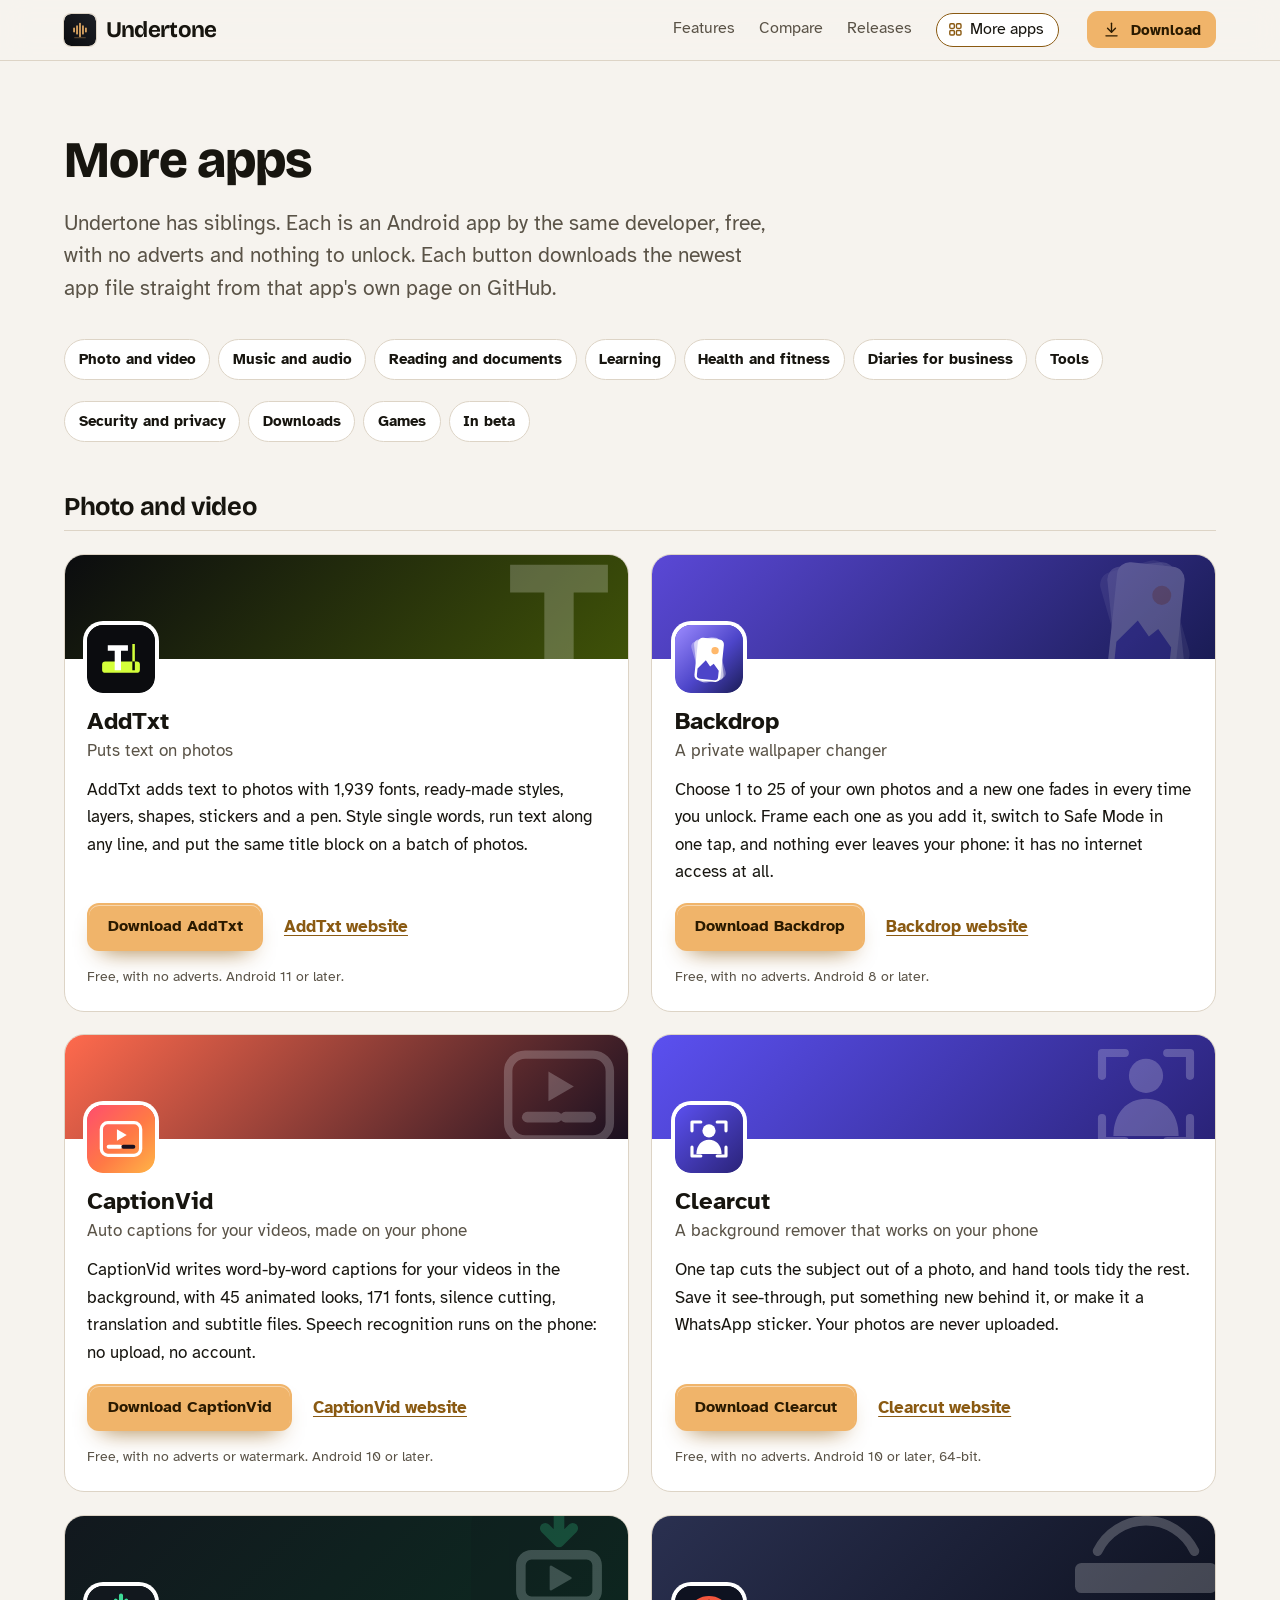
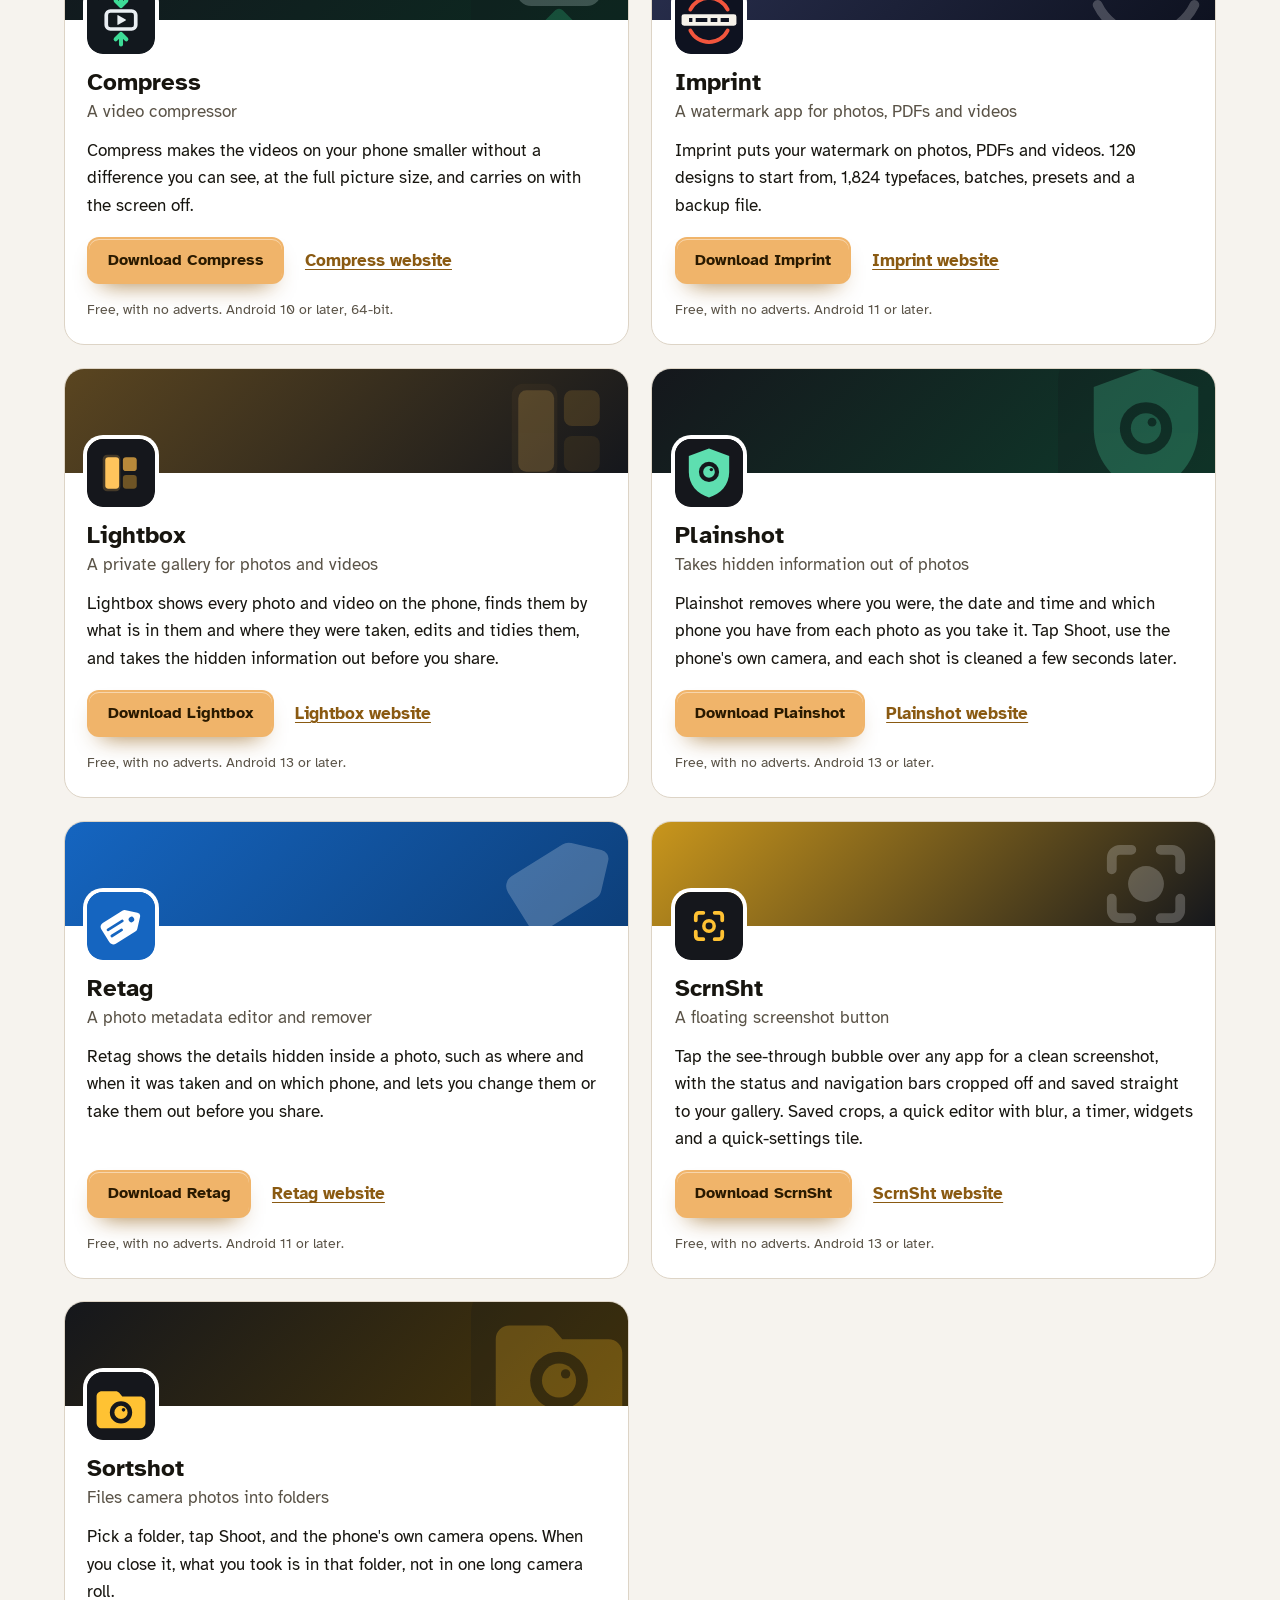
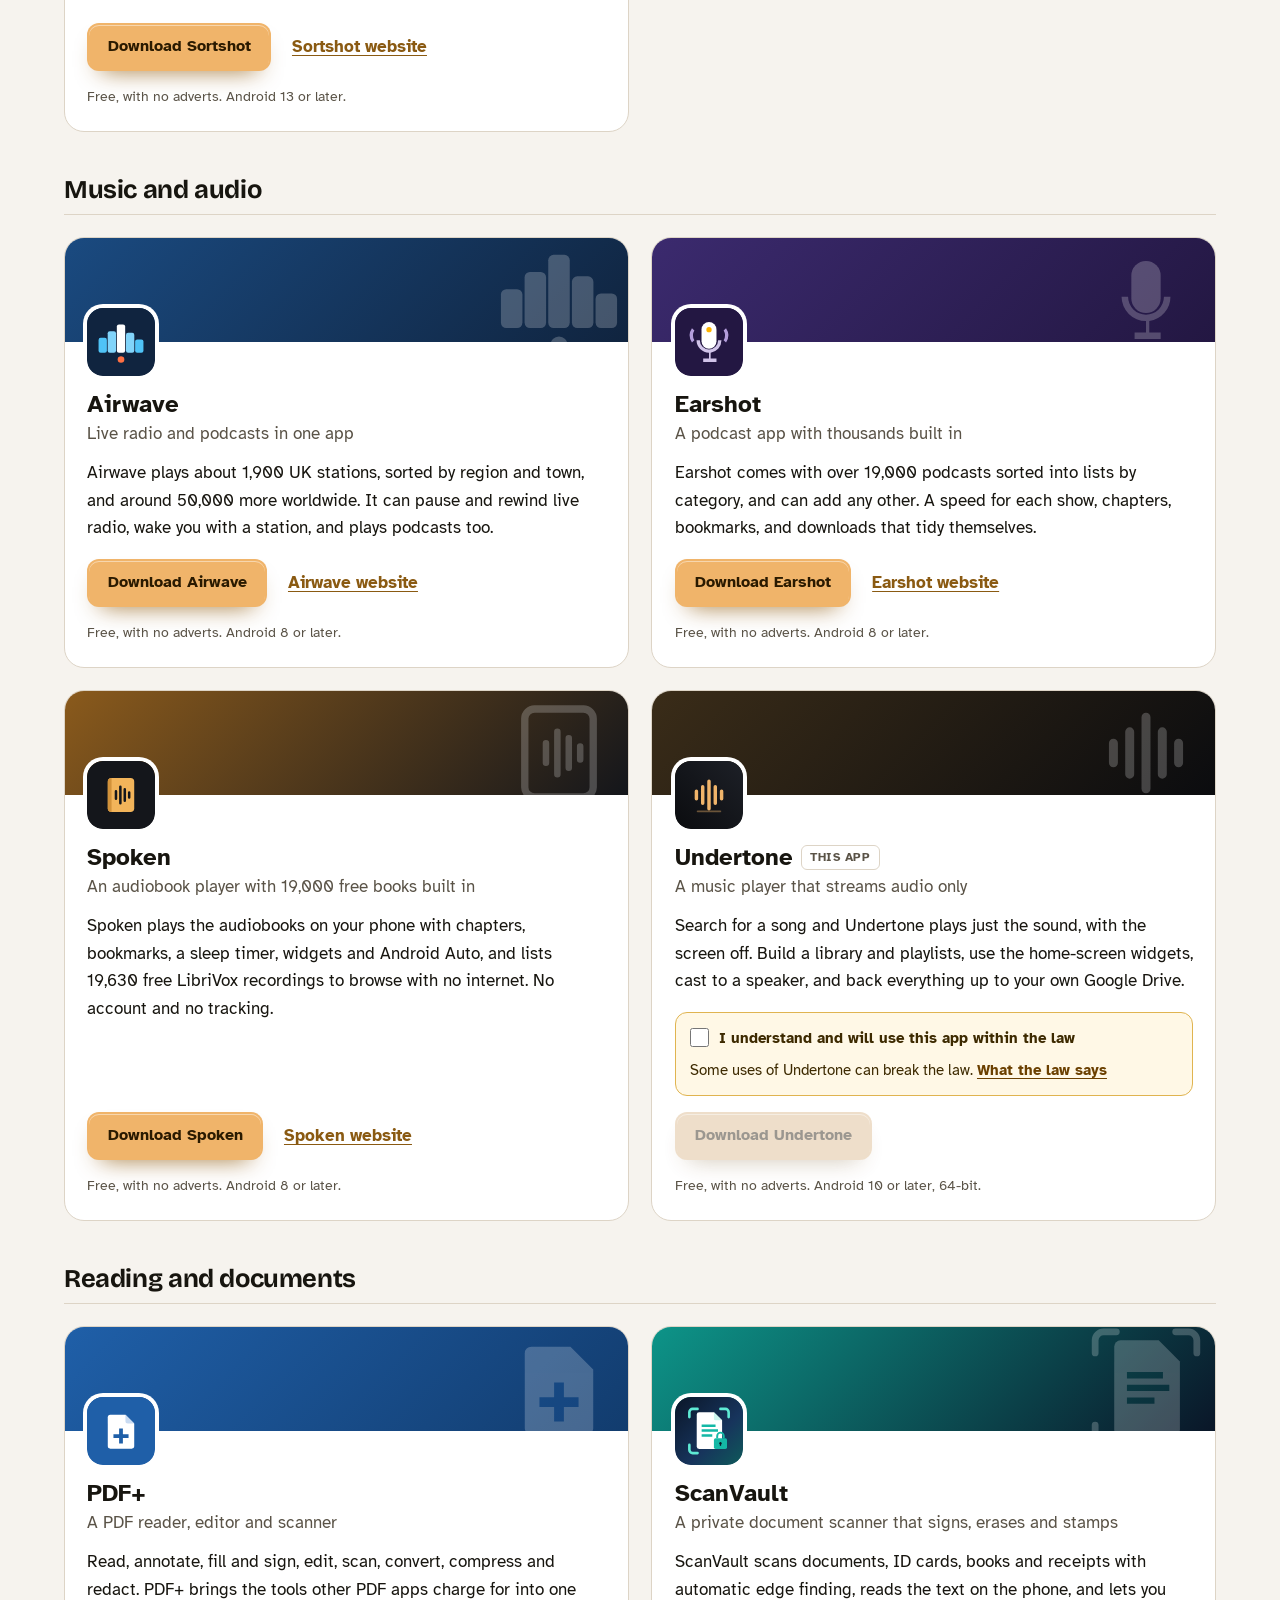
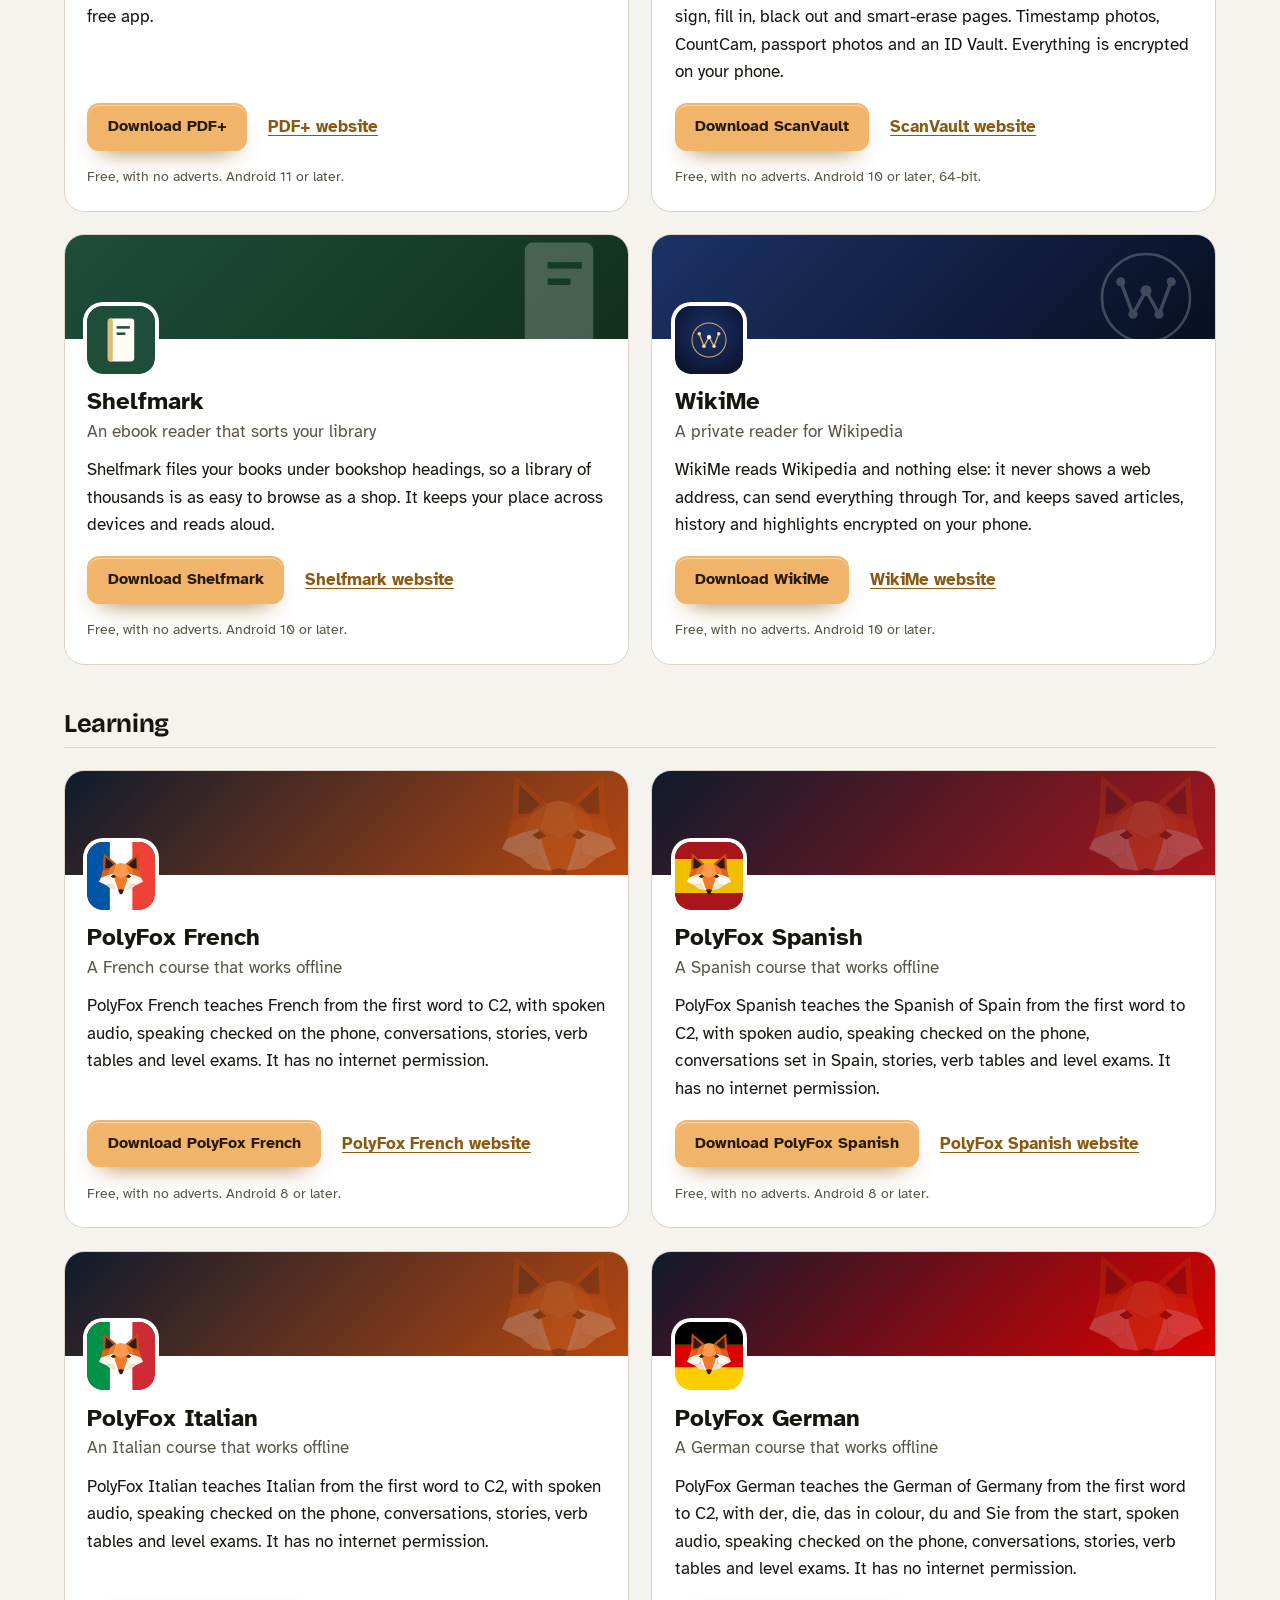
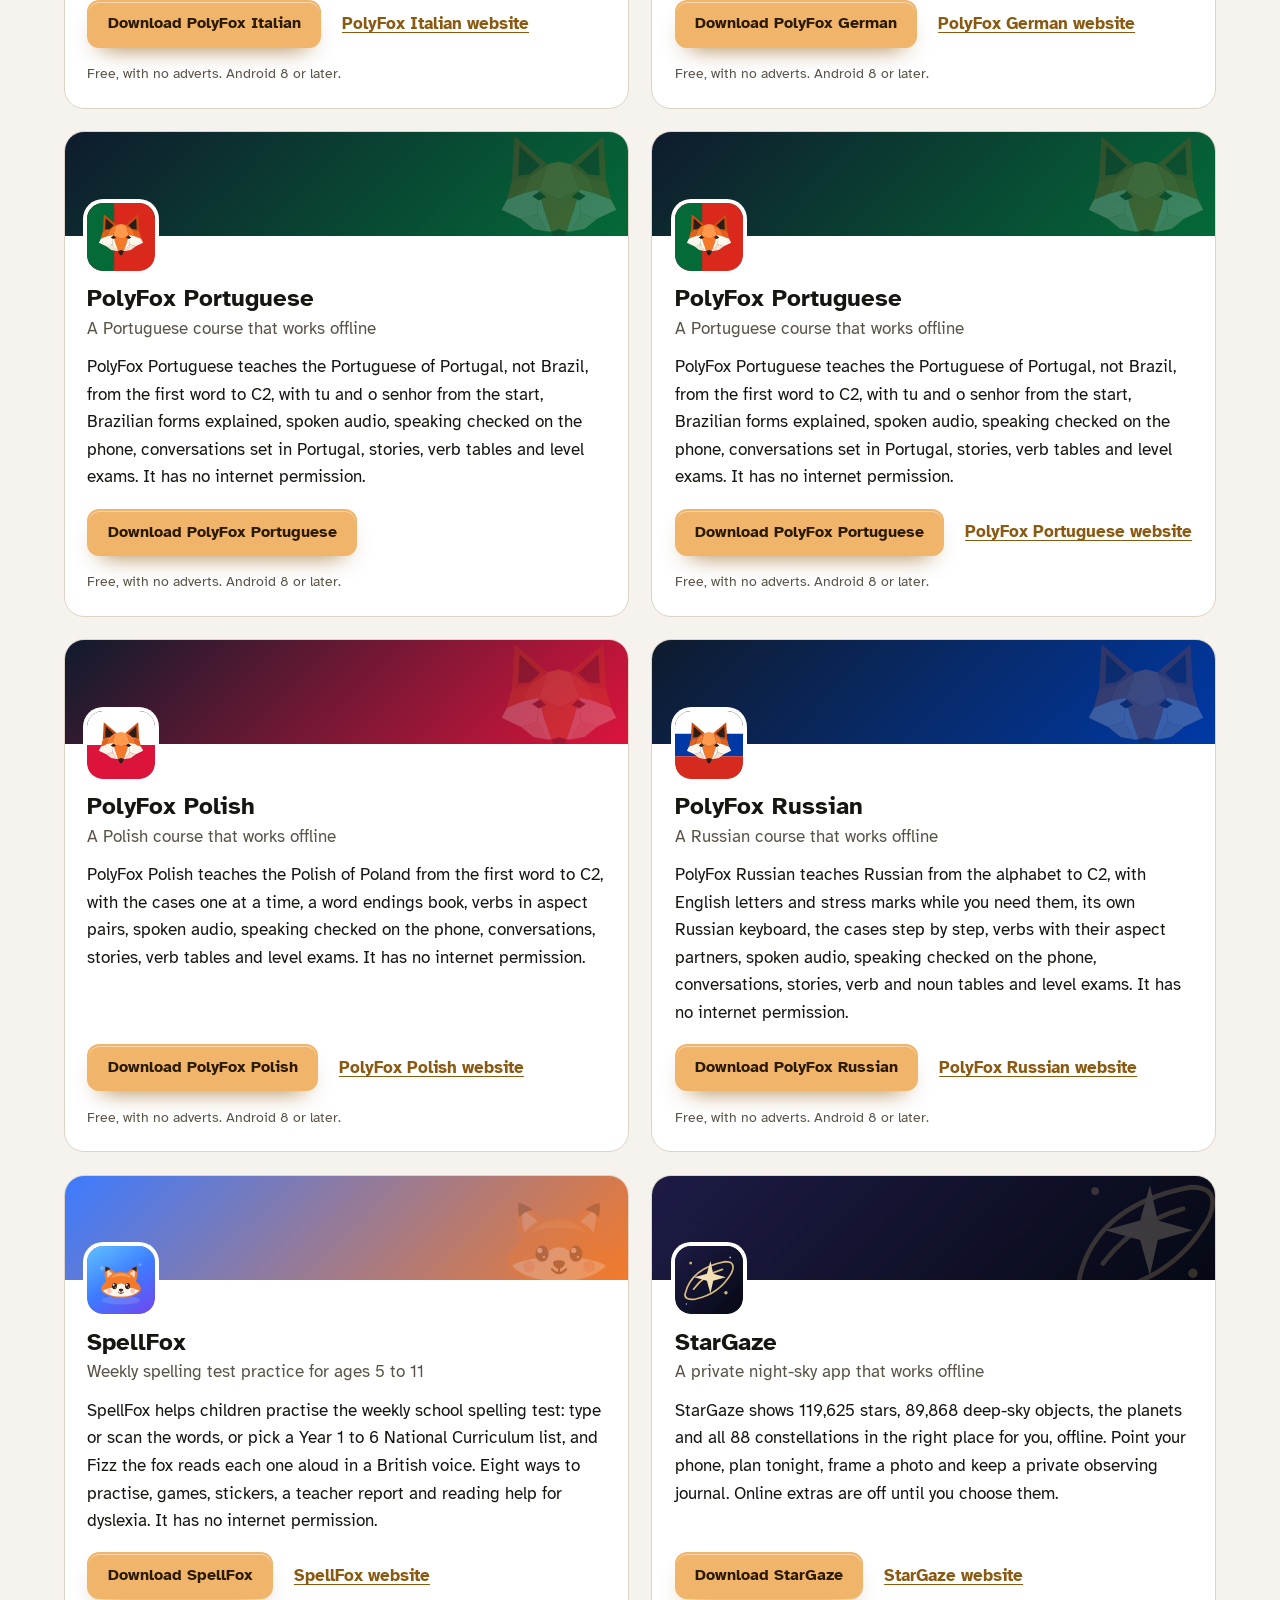
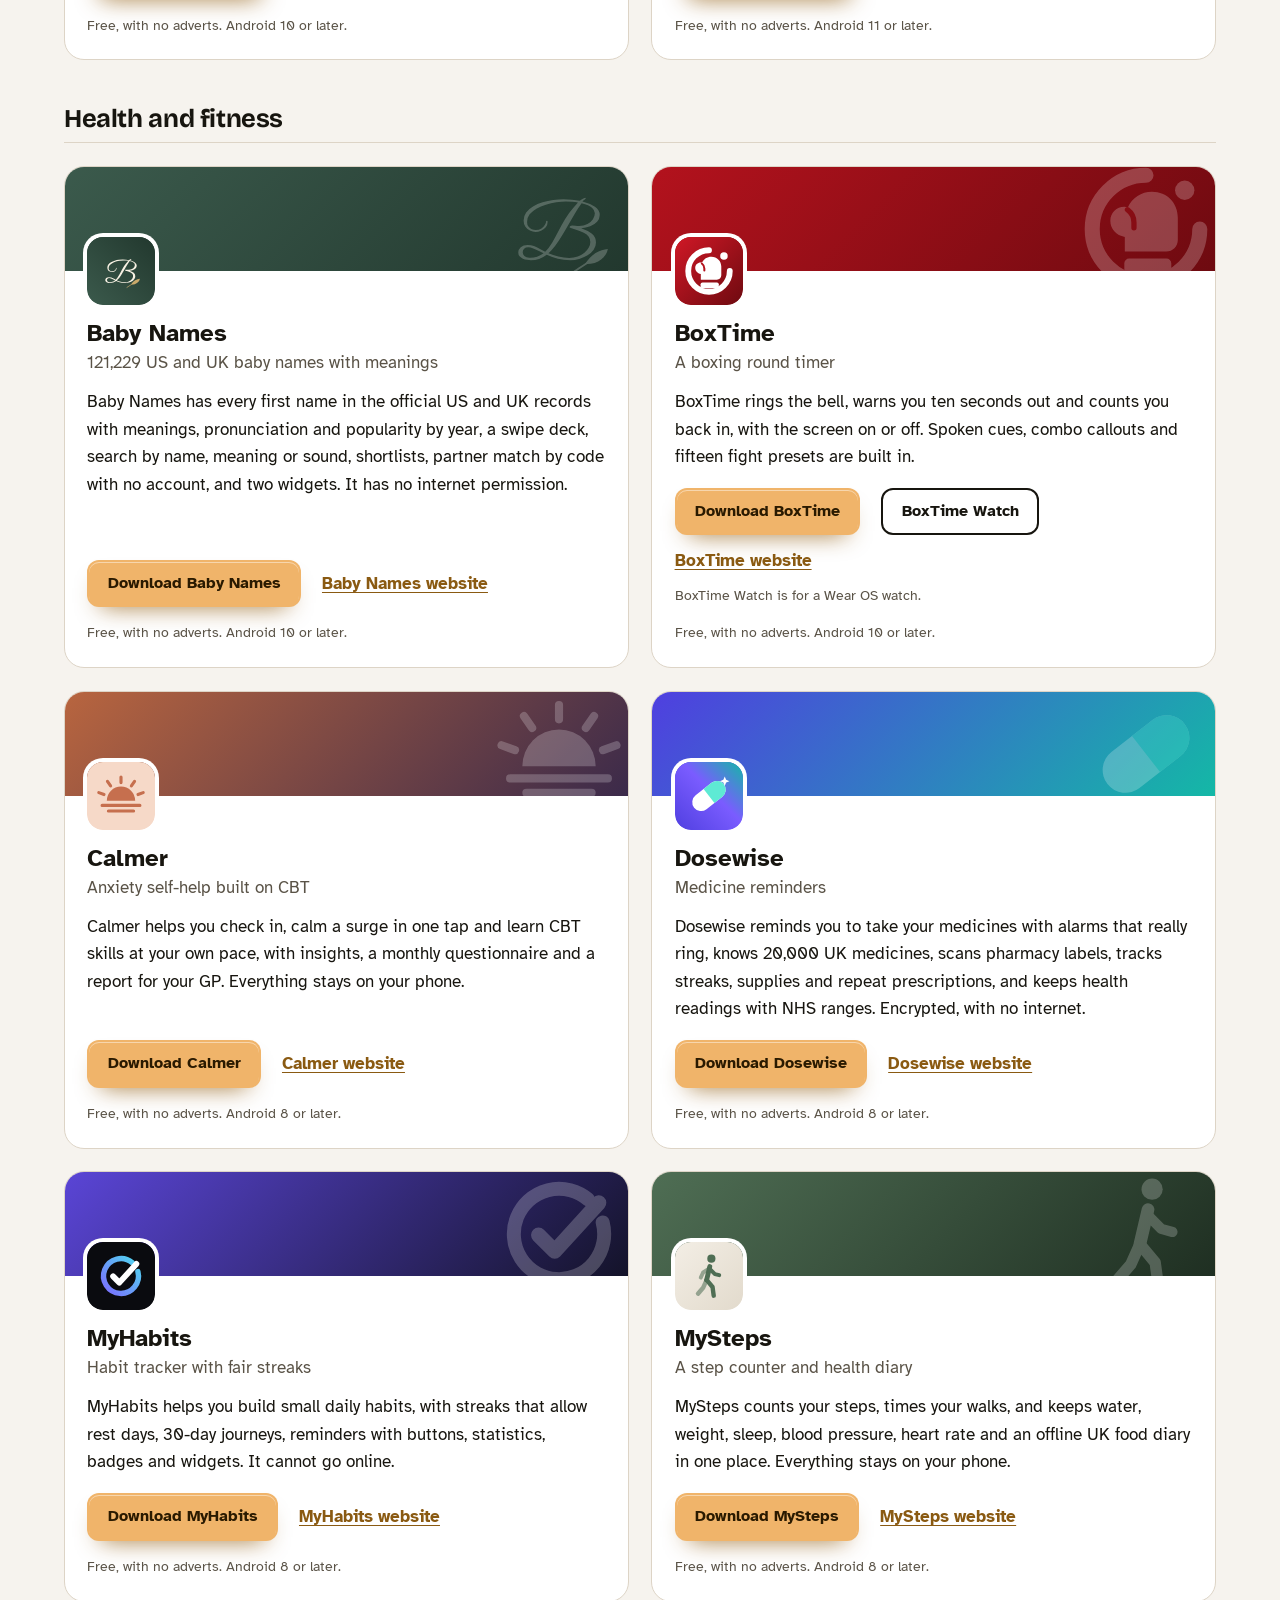
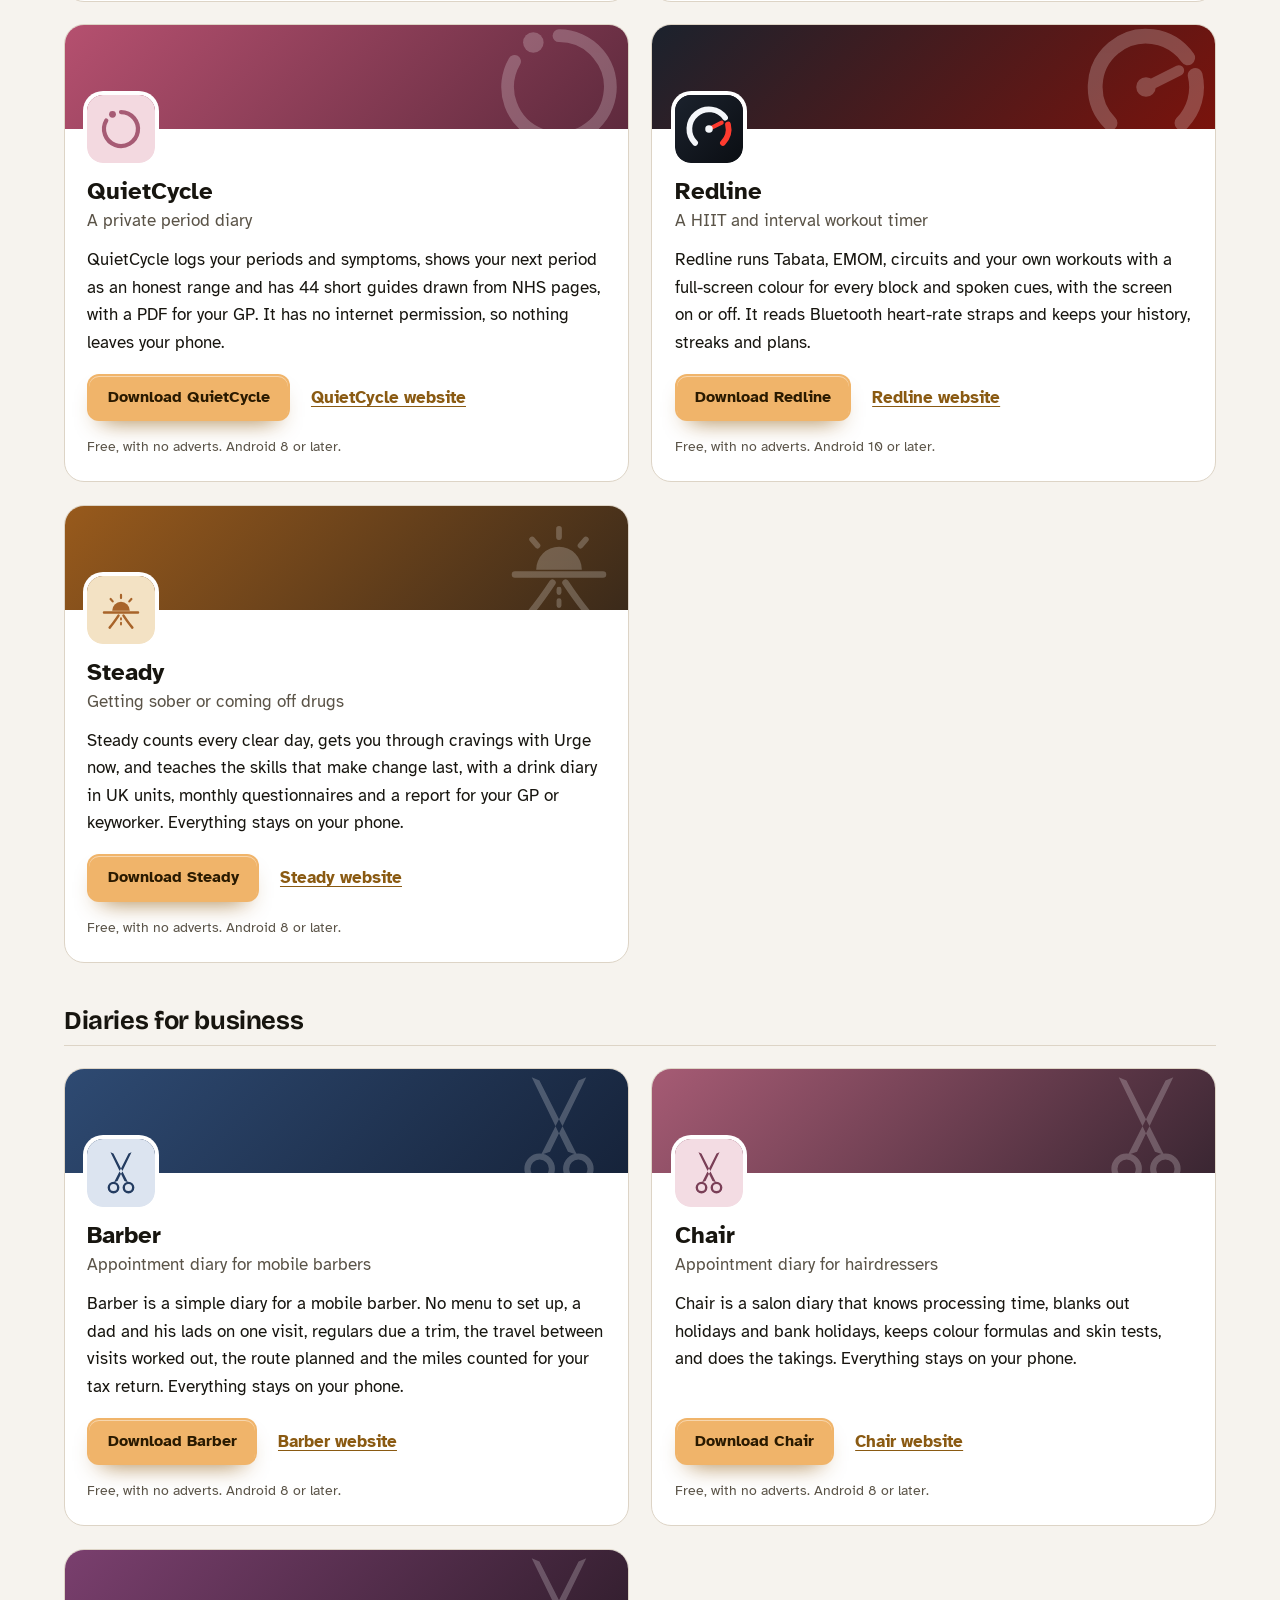
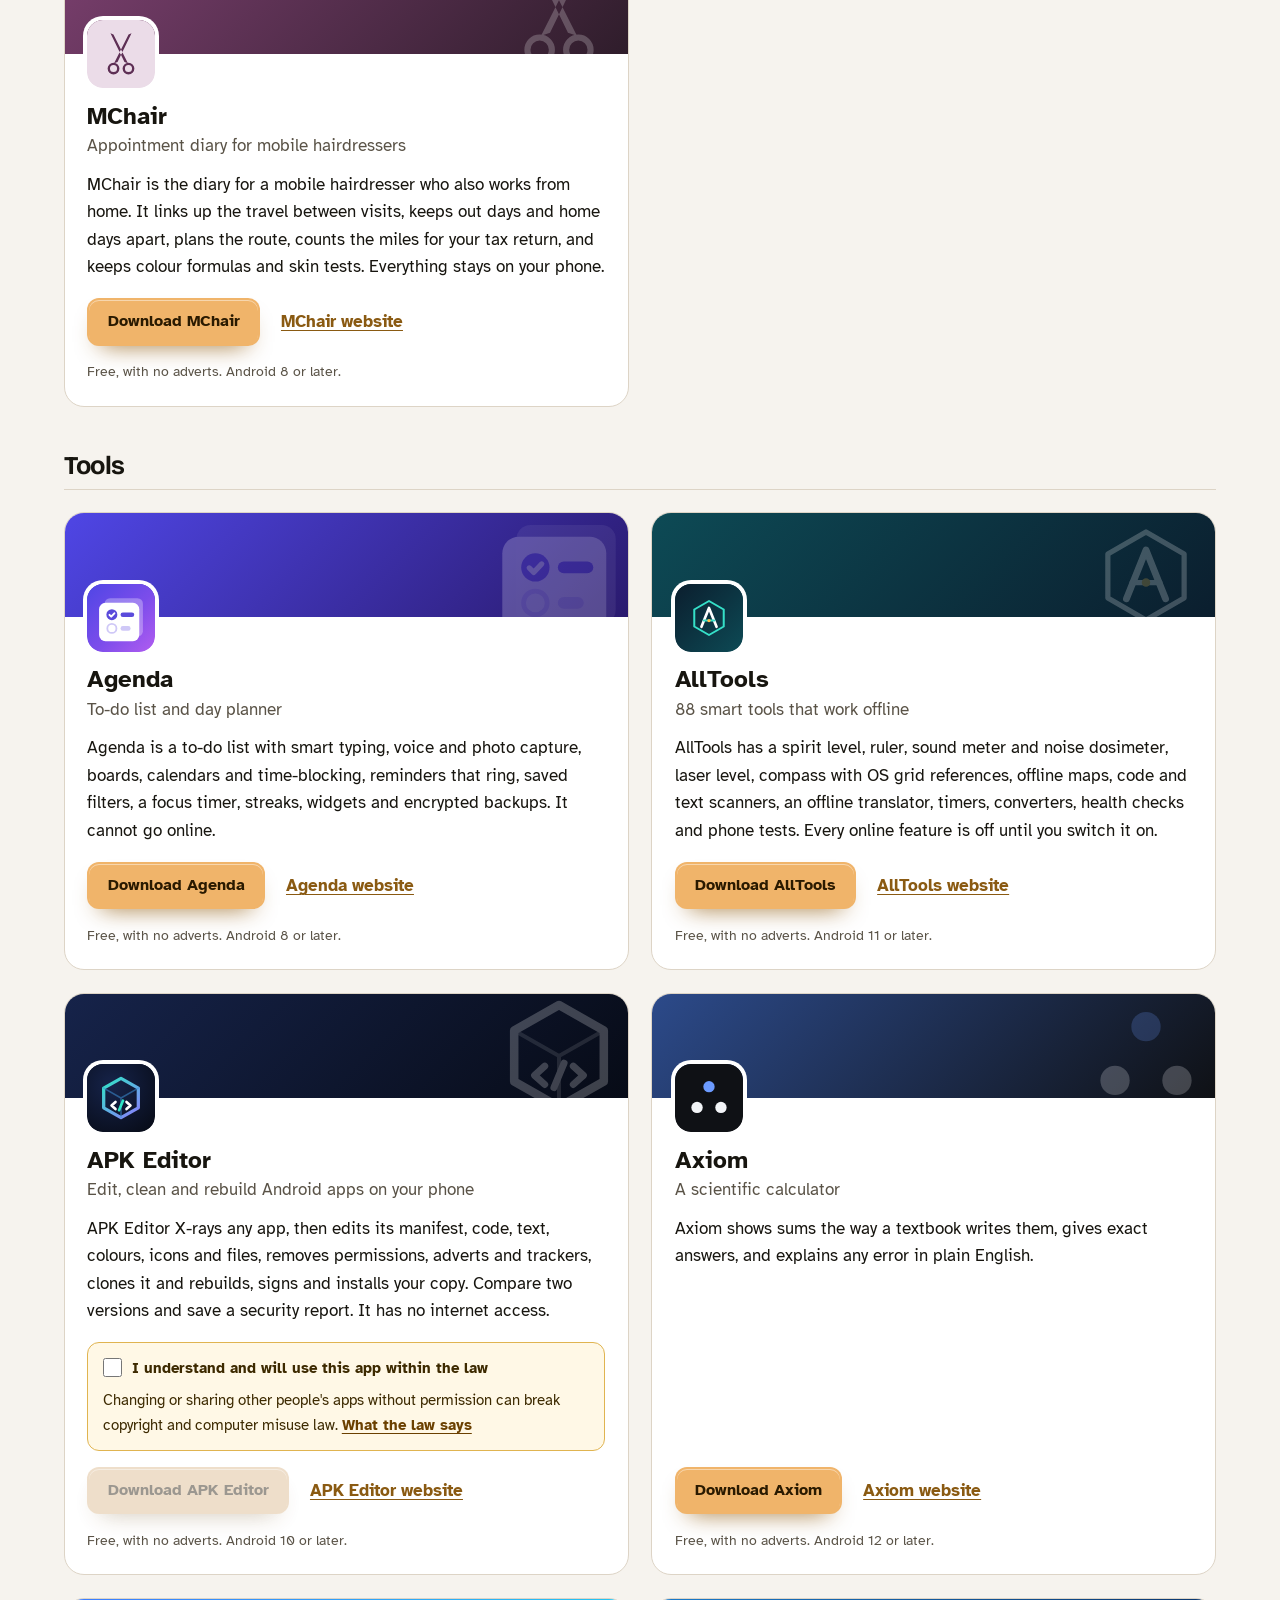
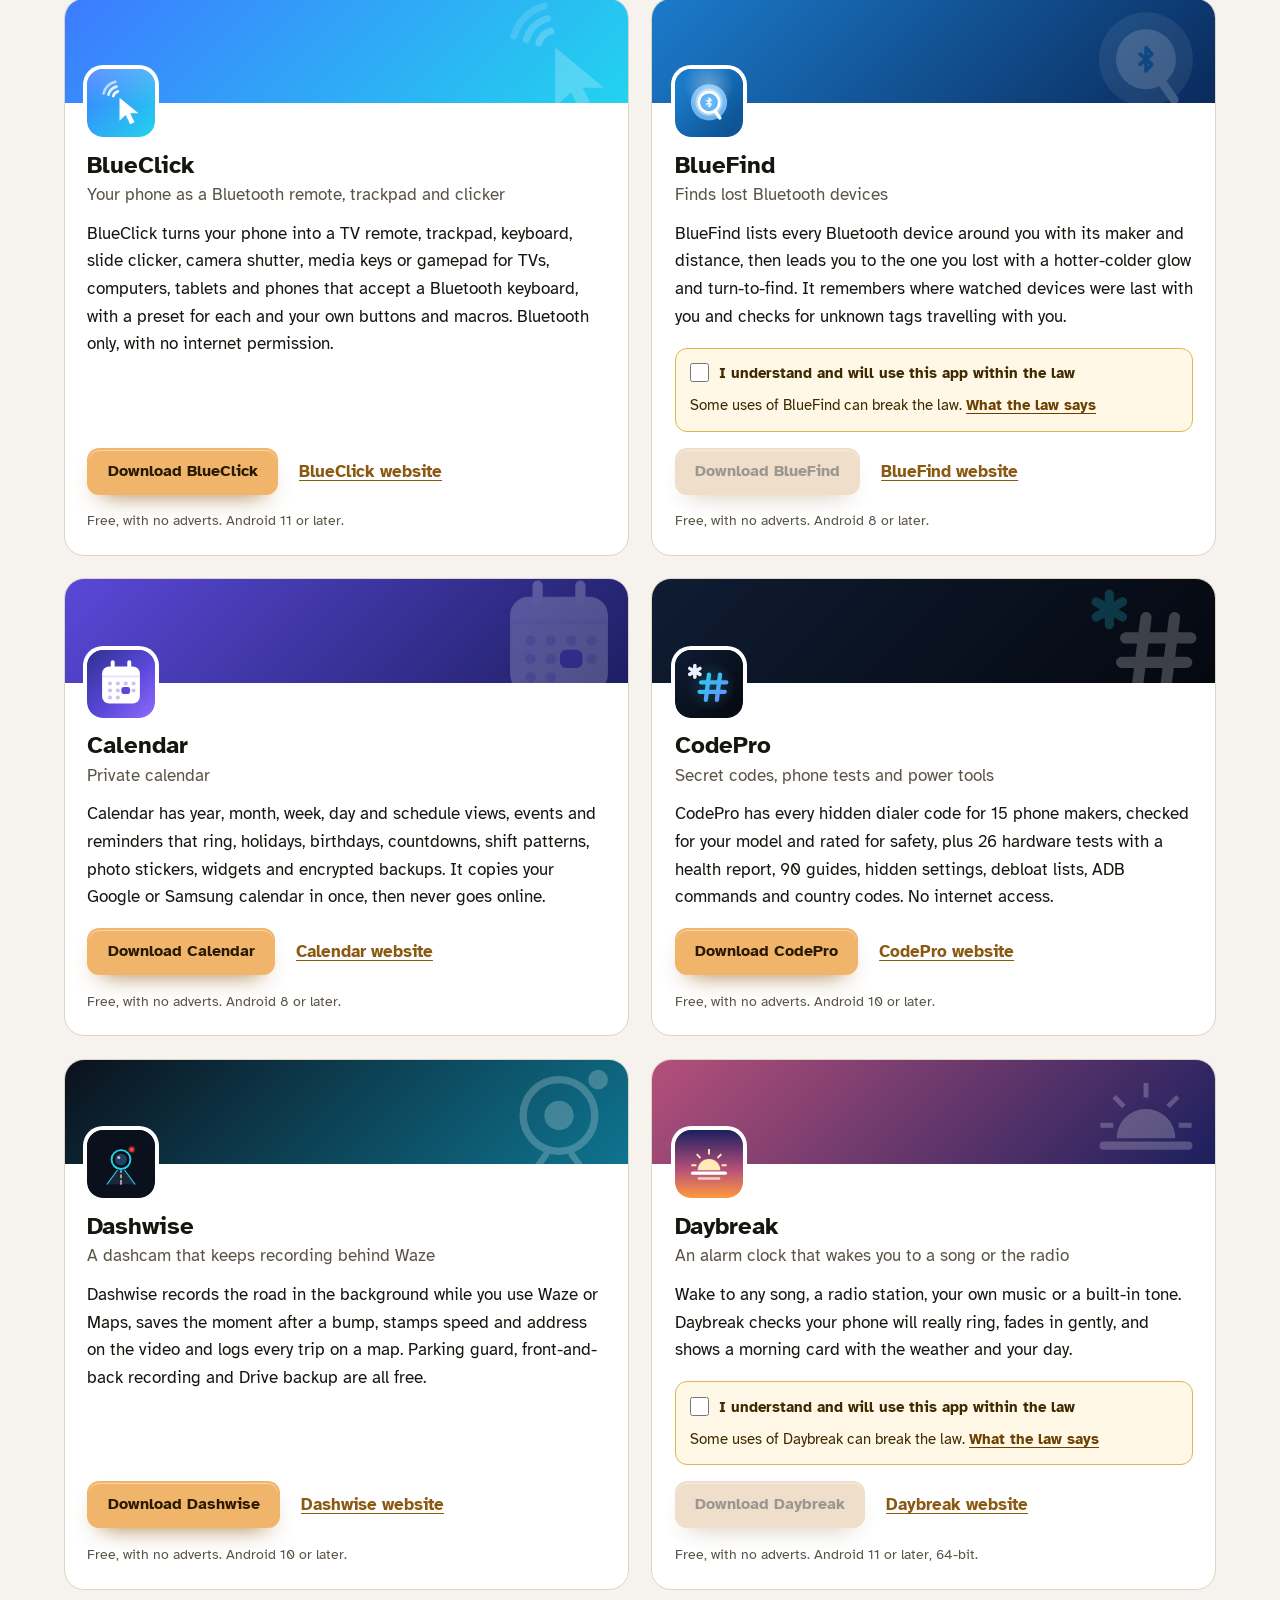
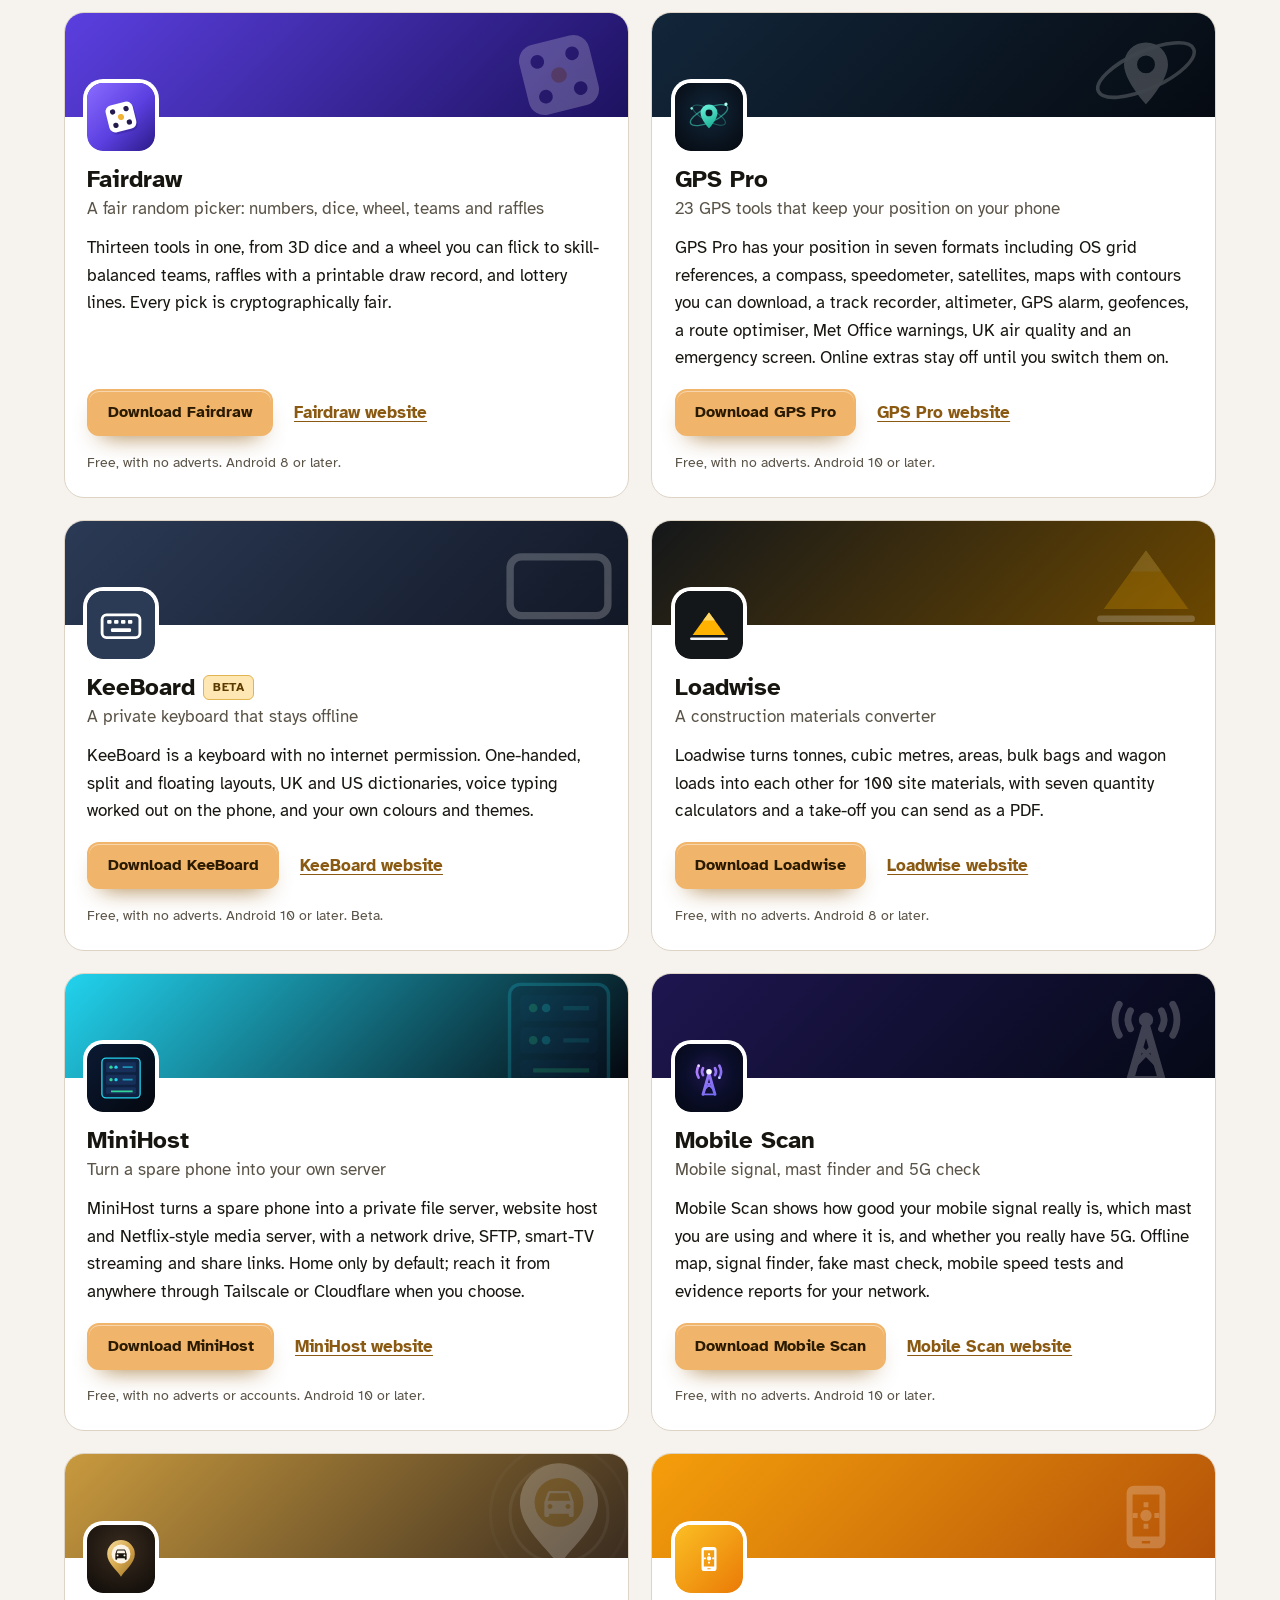
==== commit a8a91681: "More apps: add SpellFox" ====
--- a/more-apps.html
+++ b/more-apps.html
@@ -4,7 +4,7 @@
 <meta charset="utf-8">
 <meta name="viewport" content="width=device-width, initial-scale=1">
 <title>More free Android apps from the maker of Undertone</title>
-<meta name="description" content="All 98 free Android apps from the maker of Undertone, in one list by category, each with its download and a link to its website.">
+<meta name="description" content="All 99 free Android apps from the maker of Undertone, in one list by category, each with its download and a link to its website.">
 <meta name="author" content="Jonathan Jackson">
 <link rel="canonical" href="https://customgpter.github.io/undertone/more-apps.html">
 <meta name="theme-color" content="#f6f3ee" media="(prefers-color-scheme: light)">
@@ -12,7 +12,7 @@
 <meta property="og:type" content="website">
 <meta property="og:site_name" content="Undertone">
 <meta property="og:title" content="More free Android apps from the maker of Undertone">
-<meta property="og:description" content="All 98 free Android apps from the maker of Undertone, in one list by category, each with its download and a link to its website.">
+<meta property="og:description" content="All 99 free Android apps from the maker of Undertone, in one list by category, each with its download and a link to its website.">
 <meta property="og:url" content="https://customgpter.github.io/undertone/more-apps.html">
 <meta property="og:image" content="https://customgpter.github.io/undertone/assets/og.png">
 <meta property="og:image:width" content="1200">
@@ -26,7 +26,7 @@
 <link rel="preload" href="./assets/fonts/atkinson-hyperlegible-latin-400-normal.woff2" as="font" type="font/woff2" crossorigin>
 <link rel="stylesheet" href="./assets/site.css?v=1">
 <link rel="stylesheet" href="./assets/house.css?v=1">
-<script type="application/ld+json">{"@context":"https://schema.org","@type":"ItemList","name":"Apps from the maker of Undertone","url":"https://customgpter.github.io/undertone/more-apps.html","itemListElement":[{"@type":"ListItem","position":1,"name":"AddTxt","url":"https://customgpter.github.io/addtxt/"},{"@type":"ListItem","position":2,"name":"Backdrop","url":"https://customgpter.github.io/backdrop/"},{"@type":"ListItem","position":3,"name":"CaptionVid","url":"https://customgpter.github.io/captionvid/"},{"@type":"ListItem","position":4,"name":"Clearcut","url":"https://customgpter.github.io/clearcut/"},{"@type":"ListItem","position":5,"name":"Compress","url":"https://customgpter.github.io/compress/"},{"@type":"ListItem","position":6,"name":"Imprint","url":"https://customgpter.github.io/imprint/"},{"@type":"ListItem","position":7,"name":"Lightbox","url":"https://customgpter.github.io/lightbox/"},{"@type":"ListItem","position":8,"name":"Plainshot","url":"https://customgpter.github.io/plainshot/"},{"@type":"ListItem","position":9,"name":"Retag","url":"https://customgpter.github.io/retag/"},{"@type":"ListItem","position":10,"name":"ScrnSht","url":"https://customgpter.github.io/scrnsht/"},{"@type":"ListItem","position":11,"name":"Sortshot","url":"https://customgpter.github.io/sortshot/"},{"@type":"ListItem","position":12,"name":"Airwave","url":"https://customgpter.github.io/airwave/"},{"@type":"ListItem","position":13,"name":"Earshot","url":"https://customgpter.github.io/earshot/"},{"@type":"ListItem","position":14,"name":"Spoken","url":"https://customgpter.github.io/spoken/"},{"@type":"ListItem","position":15,"name":"Undertone","url":"https://customgpter.github.io/undertone/"},{"@type":"ListItem","position":16,"name":"PDF+","url":"https://customgpter.github.io/pdfplus/"},{"@type":"ListItem","position":17,"name":"ScanVault","url":"https://customgpter.github.io/scanvault/"},{"@type":"ListItem","position":18,"name":"Shelfmark","url":"https://customgpter.github.io/shelfmark/"},{"@type":"ListItem","position":19,"name":"WikiMe","url":"https://customgpter.github.io/wikime/"},{"@type":"ListItem","position":20,"name":"PolyFox French","url":"https://customgpter.github.io/polyfox/"},{"@type":"ListItem","position":21,"name":"PolyFox German","url":"https://customgpter.github.io/polyfox-german/"},{"@type":"ListItem","position":22,"name":"PolyFox Portuguese","url":"https://customgpter.github.io/polyfox-portuguese/"},{"@type":"ListItem","position":23,"name":"PolyFox Polish","url":"https://customgpter.github.io/polyfox-polish/"},{"@type":"ListItem","position":24,"name":"PolyFox Russian","url":"https://customgpter.github.io/polyfox-russian/"},{"@type":"ListItem","position":25,"name":"StarGaze","url":"https://customgpter.github.io/stargaze/"},{"@type":"ListItem","position":26,"name":"Baby Names","url":"https://customgpter.github.io/babynames/"},{"@type":"ListItem","position":27,"name":"BoxTime","url":"https://customgpter.github.io/boxtime/"},{"@type":"ListItem","position":28,"name":"Calmer","url":"https://customgpter.github.io/calmer/"},{"@type":"ListItem","position":29,"name":"Dosewise","url":"https://customgpter.github.io/dosewise/"},{"@type":"ListItem","position":30,"name":"MyHabits","url":"https://customgpter.github.io/myhabits/"},{"@type":"ListItem","position":31,"name":"MySteps","url":"https://customgpter.github.io/mysteps/"},{"@type":"ListItem","position":32,"name":"QuietCycle","url":"https://customgpter.github.io/quietcycle/"},{"@type":"ListItem","position":33,"name":"Redline","url":"https://customgpter.github.io/redline/"},{"@type":"ListItem","position":34,"name":"Steady","url":"https://customgpter.github.io/steady/"},{"@type":"ListItem","position":35,"name":"Barber","url":"https://customgpter.github.io/barber/"},{"@type":"ListItem","position":36,"name":"Chair","url":"https://customgpter.github.io/chair/"},{"@type":"ListItem","position":37,"name":"MChair","url":"https://customgpter.github.io/mchair/"},{"@type":"ListItem","position":38,"name":"Agenda","url":"https://customgpter.github.io/agenda/"},{"@type":"ListItem","position":39,"name":"AllTools","url":"https://customgpter.github.io/alltools/"},{"@type":"ListItem","position":40,"name":"APK Editor","url":"https://customgpter.github.io/apkeditor/"},{"@type":"ListItem","position":41,"name":"Axiom","url":"https://customgpter.github.io/axiom/"},{"@type":"ListItem","position":42,"name":"BlueClick","url":"https://customgpter.github.io/blueclick/"},{"@type":"ListItem","position":43,"name":"BlueFind","url":"https://customgpter.github.io/bluefind/"},{"@type":"ListItem","position":44,"name":"Calendar","url":"https://customgpter.github.io/calendar/"},{"@type":"ListItem","position":45,"name":"CodePro","url":"https://customgpter.github.io/codepro/"},{"@type":"ListItem","position":46,"name":"Dashwise","url":"https://customgpter.github.io/dashwise/"},{"@type":"ListItem","position":47,"name":"Daybreak","url":"https://customgpter.github.io/daybreak/"},{"@type":"ListItem","position":48,"name":"Fairdraw","url":"https://customgpter.github.io/fairdraw/"},{"@type":"ListItem","position":49,"name":"GPS Pro","url":"https://customgpter.github.io/gpspro/"},{"@type":"ListItem","position":50,"name":"KeeBoard","url":"https://customgpter.github.io/keeboard/"},{"@type":"ListItem","position":51,"name":"Loadwise","url":"https://customgpter.github.io/loadwise/"},{"@type":"ListItem","position":52,"name":"MiniHost","url":"https://customgpter.github.io/minihost/"},{"@type":"ListItem","position":53,"name":"Mobile Scan","url":"https://customgpter.github.io/mobilescan/"},{"@type":"ListItem","position":54,"name":"Parkwise","url":"https://customgpter.github.io/parkwise/"},{"@type":"ListItem","position":55,"name":"Pocketmind","url":"https://customgpter.github.io/pocketmind/"},{"@type":"ListItem","position":56,"name":"Refine","url":"https://customgpter.github.io/refine/"},{"@type":"ListItem","position":57,"name":"Shiftwise","url":"https://customgpter.github.io/shiftwise/"},{"@type":"ListItem","position":58,"name":"SimpleCalc","url":"https://customgpter.github.io/simplecalc/"},{"@type":"ListItem","position":59,"name":"Skyline","url":"https://customgpter.github.io/skyline/"},{"@type":"ListItem","position":60,"name":"Slipway","url":"https://customgpter.github.io/slipway/"},{"@type":"ListItem","position":61,"name":"Tagger","url":"https://customgpter.github.io/tagger/"},{"@type":"ListItem","position":62,"name":"TotalClean","url":"https://customgpter.github.io/totalclean/"},{"@type":"ListItem","position":63,"name":"TVLink","url":"https://customgpter.github.io/tvlink/"},{"@type":"ListItem","position":64,"name":"Unbox","url":"https://customgpter.github.io/unbox/"},{"@type":"ListItem","position":65,"name":"WhatsKeep","url":"https://customgpter.github.io/whatskeep/"},{"@type":"ListItem","position":66,"name":"WiFi Scan","url":"https://customgpter.github.io/wifiscan/"},{"@type":"ListItem","position":67,"name":"Auditly","url":"https://customgpter.github.io/auditly/"},{"@type":"ListItem","position":68,"name":"Backchannel","url":"https://customgpter.github.io/backchannel/"},{"@type":"ListItem","position":69,"name":"ENotes","url":"https://customgpter.github.io/enotes/"},{"@type":"ListItem","position":70,"name":"FindMe","url":"https://customgpter.github.io/findme/"},{"@type":"ListItem","position":71,"name":"iLock","url":"https://customgpter.github.io/ilock/"},{"@type":"ListItem","position":72,"name":"ImSafe","url":"https://customgpter.github.io/imsafe/"},{"@type":"ListItem","position":73,"name":"IShred","url":"https://customgpter.github.io/ishred/"},{"@type":"ListItem","position":74,"name":"LockBox","url":"https://customgpter.github.io/lockbox/"},{"@type":"ListItem","position":75,"name":"PassVault","url":"https://customgpter.github.io/passvault/"},{"@type":"ListItem","position":76,"name":"SpyFind","url":"https://customgpter.github.io/spyfind/"},{"@type":"ListItem","position":77,"name":"TextWipe","url":"https://customgpter.github.io/textwipe/"},{"@type":"ListItem","position":78,"name":"Tracewire","url":"https://customgpter.github.io/tracewire/"},{"@type":"ListItem","position":79,"name":"Vigil","url":"https://customgpter.github.io/vigil/"},{"@type":"ListItem","position":80,"name":"Grab","url":"https://customgpter.github.io/grab/"},{"@type":"ListItem","position":81,"name":"Swarm","url":"https://customgpter.github.io/swarm/"},{"@type":"ListItem","position":82,"name":"Plane Games","url":"https://customgpter.github.io/plane-games/"},{"@type":"ListItem","position":83,"name":"Ninefold","url":"https://customgpter.github.io/ninefold/"},{"@type":"ListItem","position":84,"name":"Cubewise","url":"https://customgpter.github.io/cubewise/"},{"@type":"ListItem","position":85,"name":"Tilewise","url":"https://customgpter.github.io/tilewise/"},{"@type":"ListItem","position":86,"name":"Letterwise","url":"https://customgpter.github.io/letterwise/"},{"@type":"ListItem","position":87,"name":"Kingside","url":"https://customgpter.github.io/kingside/"},{"@type":"ListItem","position":88,"name":"Deckhand","url":"https://customgpter.github.io/deckhand/"},{"@type":"ListItem","position":89,"name":"SNESForge","url":"https://customgpter.github.io/snesforge/"},{"@type":"ListItem","position":90,"name":"Fame Boy","url":"https://customgpter.github.io/fameboy/"},{"@type":"ListItem","position":91,"name":"PSPPro","url":"https://customgpter.github.io/psppro/"},{"@type":"ListItem","position":92,"name":"MegaGen","url":"https://customgpter.github.io/megagen/"},{"@type":"ListItem","position":93,"name":"QVR","url":"https://customgpter.github.io/qvr/"},{"@type":"ListItem","position":94,"name":"QVR Watch","url":"https://customgpter.github.io/qvr-watch/"},{"@type":"ListItem","position":95,"name":"QVRLite","url":"https://customgpter.github.io/qvrlite/"},{"@type":"ListItem","position":96,"name":"Onionz","url":"https://customgpter.github.io/onionz/"},{"@type":"ListItem","position":97,"name":"OnionzWeb","url":"https://customgpter.github.io/onionzweb/"}]}</script>
+<script type="application/ld+json">{"@context":"https://schema.org","@type":"ItemList","name":"Apps from the maker of Undertone","url":"https://customgpter.github.io/undertone/more-apps.html","itemListElement":[{"@type":"ListItem","position":1,"name":"AddTxt","url":"https://customgpter.github.io/addtxt/"},{"@type":"ListItem","position":2,"name":"Backdrop","url":"https://customgpter.github.io/backdrop/"},{"@type":"ListItem","position":3,"name":"CaptionVid","url":"https://customgpter.github.io/captionvid/"},{"@type":"ListItem","position":4,"name":"Clearcut","url":"https://customgpter.github.io/clearcut/"},{"@type":"ListItem","position":5,"name":"Compress","url":"https://customgpter.github.io/compress/"},{"@type":"ListItem","position":6,"name":"Imprint","url":"https://customgpter.github.io/imprint/"},{"@type":"ListItem","position":7,"name":"Lightbox","url":"https://customgpter.github.io/lightbox/"},{"@type":"ListItem","position":8,"name":"Plainshot","url":"https://customgpter.github.io/plainshot/"},{"@type":"ListItem","position":9,"name":"Retag","url":"https://customgpter.github.io/retag/"},{"@type":"ListItem","position":10,"name":"ScrnSht","url":"https://customgpter.github.io/scrnsht/"},{"@type":"ListItem","position":11,"name":"Sortshot","url":"https://customgpter.github.io/sortshot/"},{"@type":"ListItem","position":12,"name":"Airwave","url":"https://customgpter.github.io/airwave/"},{"@type":"ListItem","position":13,"name":"Earshot","url":"https://customgpter.github.io/earshot/"},{"@type":"ListItem","position":14,"name":"Spoken","url":"https://customgpter.github.io/spoken/"},{"@type":"ListItem","position":15,"name":"Undertone","url":"https://customgpter.github.io/undertone/"},{"@type":"ListItem","position":16,"name":"PDF+","url":"https://customgpter.github.io/pdfplus/"},{"@type":"ListItem","position":17,"name":"ScanVault","url":"https://customgpter.github.io/scanvault/"},{"@type":"ListItem","position":18,"name":"Shelfmark","url":"https://customgpter.github.io/shelfmark/"},{"@type":"ListItem","position":19,"name":"WikiMe","url":"https://customgpter.github.io/wikime/"},{"@type":"ListItem","position":20,"name":"PolyFox French","url":"https://customgpter.github.io/polyfox/"},{"@type":"ListItem","position":21,"name":"PolyFox German","url":"https://customgpter.github.io/polyfox-german/"},{"@type":"ListItem","position":22,"name":"PolyFox Portuguese","url":"https://customgpter.github.io/polyfox-portuguese/"},{"@type":"ListItem","position":23,"name":"PolyFox Polish","url":"https://customgpter.github.io/polyfox-polish/"},{"@type":"ListItem","position":24,"name":"PolyFox Russian","url":"https://customgpter.github.io/polyfox-russian/"},{"@type":"ListItem","position":25,"name":"SpellFox","url":"https://customgpter.github.io/spellfox/"},{"@type":"ListItem","position":26,"name":"StarGaze","url":"https://customgpter.github.io/stargaze/"},{"@type":"ListItem","position":27,"name":"Baby Names","url":"https://customgpter.github.io/babynames/"},{"@type":"ListItem","position":28,"name":"BoxTime","url":"https://customgpter.github.io/boxtime/"},{"@type":"ListItem","position":29,"name":"Calmer","url":"https://customgpter.github.io/calmer/"},{"@type":"ListItem","position":30,"name":"Dosewise","url":"https://customgpter.github.io/dosewise/"},{"@type":"ListItem","position":31,"name":"MyHabits","url":"https://customgpter.github.io/myhabits/"},{"@type":"ListItem","position":32,"name":"MySteps","url":"https://customgpter.github.io/mysteps/"},{"@type":"ListItem","position":33,"name":"QuietCycle","url":"https://customgpter.github.io/quietcycle/"},{"@type":"ListItem","position":34,"name":"Redline","url":"https://customgpter.github.io/redline/"},{"@type":"ListItem","position":35,"name":"Steady","url":"https://customgpter.github.io/steady/"},{"@type":"ListItem","position":36,"name":"Barber","url":"https://customgpter.github.io/barber/"},{"@type":"ListItem","position":37,"name":"Chair","url":"https://customgpter.github.io/chair/"},{"@type":"ListItem","position":38,"name":"MChair","url":"https://customgpter.github.io/mchair/"},{"@type":"ListItem","position":39,"name":"Agenda","url":"https://customgpter.github.io/agenda/"},{"@type":"ListItem","position":40,"name":"AllTools","url":"https://customgpter.github.io/alltools/"},{"@type":"ListItem","position":41,"name":"APK Editor","url":"https://customgpter.github.io/apkeditor/"},{"@type":"ListItem","position":42,"name":"Axiom","url":"https://customgpter.github.io/axiom/"},{"@type":"ListItem","position":43,"name":"BlueClick","url":"https://customgpter.github.io/blueclick/"},{"@type":"ListItem","position":44,"name":"BlueFind","url":"https://customgpter.github.io/bluefind/"},{"@type":"ListItem","position":45,"name":"Calendar","url":"https://customgpter.github.io/calendar/"},{"@type":"ListItem","position":46,"name":"CodePro","url":"https://customgpter.github.io/codepro/"},{"@type":"ListItem","position":47,"name":"Dashwise","url":"https://customgpter.github.io/dashwise/"},{"@type":"ListItem","position":48,"name":"Daybreak","url":"https://customgpter.github.io/daybreak/"},{"@type":"ListItem","position":49,"name":"Fairdraw","url":"https://customgpter.github.io/fairdraw/"},{"@type":"ListItem","position":50,"name":"GPS Pro","url":"https://customgpter.github.io/gpspro/"},{"@type":"ListItem","position":51,"name":"KeeBoard","url":"https://customgpter.github.io/keeboard/"},{"@type":"ListItem","position":52,"name":"Loadwise","url":"https://customgpter.github.io/loadwise/"},{"@type":"ListItem","position":53,"name":"MiniHost","url":"https://customgpter.github.io/minihost/"},{"@type":"ListItem","position":54,"name":"Mobile Scan","url":"https://customgpter.github.io/mobilescan/"},{"@type":"ListItem","position":55,"name":"Parkwise","url":"https://customgpter.github.io/parkwise/"},{"@type":"ListItem","position":56,"name":"Pocketmind","url":"https://customgpter.github.io/pocketmind/"},{"@type":"ListItem","position":57,"name":"Refine","url":"https://customgpter.github.io/refine/"},{"@type":"ListItem","position":58,"name":"Shiftwise","url":"https://customgpter.github.io/shiftwise/"},{"@type":"ListItem","position":59,"name":"SimpleCalc","url":"https://customgpter.github.io/simplecalc/"},{"@type":"ListItem","position":60,"name":"Skyline","url":"https://customgpter.github.io/skyline/"},{"@type":"ListItem","position":61,"name":"Slipway","url":"https://customgpter.github.io/slipway/"},{"@type":"ListItem","position":62,"name":"Tagger","url":"https://customgpter.github.io/tagger/"},{"@type":"ListItem","position":63,"name":"TotalClean","url":"https://customgpter.github.io/totalclean/"},{"@type":"ListItem","position":64,"name":"TVLink","url":"https://customgpter.github.io/tvlink/"},{"@type":"ListItem","position":65,"name":"Unbox","url":"https://customgpter.github.io/unbox/"},{"@type":"ListItem","position":66,"name":"WhatsKeep","url":"https://customgpter.github.io/whatskeep/"},{"@type":"ListItem","position":67,"name":"WiFi Scan","url":"https://customgpter.github.io/wifiscan/"},{"@type":"ListItem","position":68,"name":"Auditly","url":"https://customgpter.github.io/auditly/"},{"@type":"ListItem","position":69,"name":"Backchannel","url":"https://customgpter.github.io/backchannel/"},{"@type":"ListItem","position":70,"name":"ENotes","url":"https://customgpter.github.io/enotes/"},{"@type":"ListItem","position":71,"name":"FindMe","url":"https://customgpter.github.io/findme/"},{"@type":"ListItem","position":72,"name":"iLock","url":"https://customgpter.github.io/ilock/"},{"@type":"ListItem","position":73,"name":"ImSafe","url":"https://customgpter.github.io/imsafe/"},{"@type":"ListItem","position":74,"name":"IShred","url":"https://customgpter.github.io/ishred/"},{"@type":"ListItem","position":75,"name":"LockBox","url":"https://customgpter.github.io/lockbox/"},{"@type":"ListItem","position":76,"name":"PassVault","url":"https://customgpter.github.io/passvault/"},{"@type":"ListItem","position":77,"name":"SpyFind","url":"https://customgpter.github.io/spyfind/"},{"@type":"ListItem","position":78,"name":"TextWipe","url":"https://customgpter.github.io/textwipe/"},{"@type":"ListItem","position":79,"name":"Tracewire","url":"https://customgpter.github.io/tracewire/"},{"@type":"ListItem","position":80,"name":"Vigil","url":"https://customgpter.github.io/vigil/"},{"@type":"ListItem","position":81,"name":"Grab","url":"https://customgpter.github.io/grab/"},{"@type":"ListItem","position":82,"name":"Swarm","url":"https://customgpter.github.io/swarm/"},{"@type":"ListItem","position":83,"name":"Plane Games","url":"https://customgpter.github.io/plane-games/"},{"@type":"ListItem","position":84,"name":"Ninefold","url":"https://customgpter.github.io/ninefold/"},{"@type":"ListItem","position":85,"name":"Cubewise","url":"https://customgpter.github.io/cubewise/"},{"@type":"ListItem","position":86,"name":"Tilewise","url":"https://customgpter.github.io/tilewise/"},{"@type":"ListItem","position":87,"name":"Letterwise","url":"https://customgpter.github.io/letterwise/"},{"@type":"ListItem","position":88,"name":"Kingside","url":"https://customgpter.github.io/kingside/"},{"@type":"ListItem","position":89,"name":"Deckhand","url":"https://customgpter.github.io/deckhand/"},{"@type":"ListItem","position":90,"name":"SNESForge","url":"https://customgpter.github.io/snesforge/"},{"@type":"ListItem","position":91,"name":"Fame Boy","url":"https://customgpter.github.io/fameboy/"},{"@type":"ListItem","position":92,"name":"PSPPro","url":"https://customgpter.github.io/psppro/"},{"@type":"ListItem","position":93,"name":"MegaGen","url":"https://customgpter.github.io/megagen/"},{"@type":"ListItem","position":94,"name":"QVR","url":"https://customgpter.github.io/qvr/"},{"@type":"ListItem","position":95,"name":"QVR Watch","url":"https://customgpter.github.io/qvr-watch/"},{"@type":"ListItem","position":96,"name":"QVRLite","url":"https://customgpter.github.io/qvrlite/"},{"@type":"ListItem","position":97,"name":"Onionz","url":"https://customgpter.github.io/onionz/"},{"@type":"ListItem","position":98,"name":"OnionzWeb","url":"https://customgpter.github.io/onionzweb/"}]}</script>
 <link rel="stylesheet" href="./assets/apps-list.css?v=1">
 <script src="./assets/apps-list.js?v=1" defer></script>
 </head>
@@ -70,7 +70,7 @@
 <div class="mapps-group" role="group" aria-labelledby="apps-learning"><h2 class="mapps-cat" id="apps-learning">Learning</h2>
 <ul class="mapps"><li class="mapp" style="--b:#0f1b2d;--b2:#b8480f"><div class="mapp-cover" aria-hidden="true"><svg viewBox="0 0 108 108"><polygon fill="#C94E12" points="26.7,17.9 47.0,35.1 36.1,42.9 25.1,45.2"/><polygon fill="#C94E12" points="82.9,45.2 71.9,42.9 61.0,35.1 81.3,17.9"/><polygon fill="#2B1D17" points="29.8,24.1 42.3,35.8 36.1,41.3 29.0,42.1"/><polygon fill="#2B1D17" points="79.0,42.1 71.9,41.3 65.7,35.8 78.2,24.1"/><polygon fill="#FF9A4D" points="54.0,33.5 47.0,35.1 41.5,50.7 54.0,56.9"/><polygon fill="#FF9A4D" points="54.0,56.9 66.5,50.7 61.0,35.1 54.0,33.5"/><polygon fill="#F47A2A" points="47.0,35.1 36.1,42.9 32.2,53.0 41.5,50.7"/><polygon fill="#F47A2A" points="66.5,50.7 75.8,53.0 71.9,42.9 61.0,35.1"/><polygon fill="#E2611A" points="36.1,42.9 25.1,45.2 22.0,56.9 32.2,53.0"/><polygon fill="#E2611A" points="75.8,53.0 86.0,56.9 82.9,45.2 71.9,42.9"/><polygon fill="#FFF6EC" points="32.2,53.0 22.0,56.9 18.9,63.1 30.6,68.6 40.7,65.5 41.5,50.7"/><polygon fill="#FFF6EC" points="66.5,50.7 67.3,65.5 77.4,68.6 89.1,63.1 86.0,56.9 75.8,53.0"/><polygon fill="#F3E3D2" points="30.6,68.6 40.7,65.5 47.0,76.4 38.4,74.8"/><polygon fill="#F3E3D2" points="69.6,74.8 61.0,76.4 67.3,65.5 77.4,68.6"/><polygon fill="#F47A2A" points="41.5,50.7 54.0,56.9 54.0,78.0 49.3,76.4 44.6,62.4"/><polygon fill="#F47A2A" points="63.4,62.4 58.7,76.4 54.0,78.0 54.0,56.9 66.5,50.7"/><polygon fill="#FFF6EC" points="41.5,50.7 44.6,62.4 49.3,76.4 47.0,76.4 40.7,65.5"/><polygon fill="#FFF6EC" points="67.3,65.5 61.0,76.4 58.7,76.4 63.4,62.4 66.5,50.7"/><polygon fill="#2B1D17" points="49.3,76.4 54.0,74.8 58.7,76.4 56.3,81.9 54.0,83.4 51.7,81.9"/><polygon fill="#2B1D17" points="37.6,54.6 42.3,51.8 46.2,55.3 41.5,57.3"/><polygon fill="#2B1D17" points="66.5,57.3 61.8,55.3 65.7,51.8 70.4,54.6"/></svg></div><div class="mapp-body"><svg class="mapp-icon" viewBox="0 0 108 108" aria-hidden="true"><rect width="108" height="108" rx="24" fill="#EF4135"/><path fill="#FFFFFF" d="M36 0H72V108H36Z"/><path fill="#0055A4" d="M24 0H36V108H24A24 24 0 0 1 0 84V24A24 24 0 0 1 24 0Z"/><polygon fill="#C94E12" points="26.7,17.9 47.0,35.1 36.1,42.9 25.1,45.2"/><polygon fill="#C94E12" points="82.9,45.2 71.9,42.9 61.0,35.1 81.3,17.9"/><polygon fill="#2B1D17" points="29.8,24.1 42.3,35.8 36.1,41.3 29.0,42.1"/><polygon fill="#2B1D17" points="79.0,42.1 71.9,41.3 65.7,35.8 78.2,24.1"/><polygon fill="#FF9A4D" points="54.0,33.5 47.0,35.1 41.5,50.7 54.0,56.9"/><polygon fill="#FF9A4D" points="54.0,56.9 66.5,50.7 61.0,35.1 54.0,33.5"/><polygon fill="#F47A2A" points="47.0,35.1 36.1,42.9 32.2,53.0 41.5,50.7"/><polygon fill="#F47A2A" points="66.5,50.7 75.8,53.0 71.9,42.9 61.0,35.1"/><polygon fill="#E2611A" points="36.1,42.9 25.1,45.2 22.0,56.9 32.2,53.0"/><polygon fill="#E2611A" points="75.8,53.0 86.0,56.9 82.9,45.2 71.9,42.9"/><polygon fill="#FFF6EC" points="32.2,53.0 22.0,56.9 18.9,63.1 30.6,68.6 40.7,65.5 41.5,50.7"/><polygon fill="#FFF6EC" points="66.5,50.7 67.3,65.5 77.4,68.6 89.1,63.1 86.0,56.9 75.8,53.0"/><polygon fill="#F3E3D2" points="30.6,68.6 40.7,65.5 47.0,76.4 38.4,74.8"/><polygon fill="#F3E3D2" points="69.6,74.8 61.0,76.4 67.3,65.5 77.4,68.6"/><polygon fill="#F47A2A" points="41.5,50.7 54.0,56.9 54.0,78.0 49.3,76.4 44.6,62.4"/><polygon fill="#F47A2A" points="63.4,62.4 58.7,76.4 54.0,78.0 54.0,56.9 66.5,50.7"/><polygon fill="#FFF6EC" points="41.5,50.7 44.6,62.4 49.3,76.4 47.0,76.4 40.7,65.5"/><polygon fill="#FFF6EC" points="67.3,65.5 61.0,76.4 58.7,76.4 63.4,62.4 66.5,50.7"/><polygon fill="#2B1D17" points="49.3,76.4 54.0,74.8 58.7,76.4 56.3,81.9 54.0,83.4 51.7,81.9"/><polygon fill="#2B1D17" points="37.6,54.6 42.3,51.8 46.2,55.3 41.5,57.3"/><polygon fill="#2B1D17" points="66.5,57.3 61.8,55.3 65.7,51.8 70.4,54.6"/></svg><h3>PolyFox French</h3><p class="mapp-kind">A French course that works offline</p><p class="mapp-say">PolyFox French teaches French from the first word to C2, with spoken audio, speaking checked on the phone, conversations, stories, verb tables and level exams. It has no internet permission.</p><p class="mapp-go"><a class="button" href="https://github.com/CustomGPTer/polyfox/releases/latest/download/PolyFox.apk">Download PolyFox French</a><a class="mapp-site" href="https://customgpter.github.io/polyfox/">PolyFox French website</a></p><p class="mapp-needs">Free, with no adverts. Android 8 or later.</p></div></li><li class="mapp" style="--b:#0f1b2d;--b2:#aa151b"><div class="mapp-cover" aria-hidden="true"><svg viewBox="0 0 108 108"><polygon fill="#C94E12" points="26.7,17.9 47.0,35.1 36.1,42.9 25.1,45.2"/><polygon fill="#C94E12" points="82.9,45.2 71.9,42.9 61.0,35.1 81.3,17.9"/><polygon fill="#2B1D17" points="29.8,24.1 42.3,35.8 36.1,41.3 29.0,42.1"/><polygon fill="#2B1D17" points="79.0,42.1 71.9,41.3 65.7,35.8 78.2,24.1"/><polygon fill="#FF9A4D" points="54.0,33.5 47.0,35.1 41.5,50.7 54.0,56.9"/><polygon fill="#FF9A4D" points="54.0,56.9 66.5,50.7 61.0,35.1 54.0,33.5"/><polygon fill="#F47A2A" points="47.0,35.1 36.1,42.9 32.2,53.0 41.5,50.7"/><polygon fill="#F47A2A" points="66.5,50.7 75.8,53.0 71.9,42.9 61.0,35.1"/><polygon fill="#E2611A" points="36.1,42.9 25.1,45.2 22.0,56.9 32.2,53.0"/><polygon fill="#E2611A" points="75.8,53.0 86.0,56.9 82.9,45.2 71.9,42.9"/><polygon fill="#FFF6EC" points="32.2,53.0 22.0,56.9 18.9,63.1 30.6,68.6 40.7,65.5 41.5,50.7"/><polygon fill="#FFF6EC" points="66.5,50.7 67.3,65.5 77.4,68.6 89.1,63.1 86.0,56.9 75.8,53.0"/><polygon fill="#F3E3D2" points="30.6,68.6 40.7,65.5 47.0,76.4 38.4,74.8"/><polygon fill="#F3E3D2" points="69.6,74.8 61.0,76.4 67.3,65.5 77.4,68.6"/><polygon fill="#F47A2A" points="41.5,50.7 54.0,56.9 54.0,78.0 49.3,76.4 44.6,62.4"/><polygon fill="#F47A2A" points="63.4,62.4 58.7,76.4 54.0,78.0 54.0,56.9 66.5,50.7"/><polygon fill="#FFF6EC" points="41.5,50.7 44.6,62.4 49.3,76.4 47.0,76.4 40.7,65.5"/><polygon fill="#FFF6EC" points="67.3,65.5 61.0,76.4 58.7,76.4 63.4,62.4 66.5,50.7"/><polygon fill="#2B1D17" points="49.3,76.4 54.0,74.8 58.7,76.4 56.3,81.9 54.0,83.4 51.7,81.9"/><polygon fill="#2B1D17" points="37.6,54.6 42.3,51.8 46.2,55.3 41.5,57.3"/><polygon fill="#2B1D17" points="66.5,57.3 61.8,55.3 65.7,51.8 70.4,54.6"/></svg></div><div class="mapp-body"><svg class="mapp-icon" viewBox="0 0 108 108" aria-hidden="true"><rect width="108" height="108" rx="24" fill="#AA151B"/><path fill="#F1BF00" d="M0 27H108V81H0Z"/><polygon fill="#C94E12" points="26.7,17.9 47.0,35.1 36.1,42.9 25.1,45.2"/><polygon fill="#C94E12" points="82.9,45.2 71.9,42.9 61.0,35.1 81.3,17.9"/><polygon fill="#2B1D17" points="29.8,24.1 42.3,35.8 36.1,41.3 29.0,42.1"/><polygon fill="#2B1D17" points="79.0,42.1 71.9,41.3 65.7,35.8 78.2,24.1"/><polygon fill="#FF9A4D" points="54.0,33.5 47.0,35.1 41.5,50.7 54.0,56.9"/><polygon fill="#FF9A4D" points="54.0,56.9 66.5,50.7 61.0,35.1 54.0,33.5"/><polygon fill="#F47A2A" points="47.0,35.1 36.1,42.9 32.2,53.0 41.5,50.7"/><polygon fill="#F47A2A" points="66.5,50.7 75.8,53.0 71.9,42.9 61.0,35.1"/><polygon fill="#E2611A" points="36.1,42.9 25.1,45.2 22.0,56.9 32.2,53.0"/><polygon fill="#E2611A" points="75.8,53.0 86.0,56.9 82.9,45.2 71.9,42.9"/><polygon fill="#FFF6EC" points="32.2,53.0 22.0,56.9 18.9,63.1 30.6,68.6 40.7,65.5 41.5,50.7"/><polygon fill="#FFF6EC" points="66.5,50.7 67.3,65.5 77.4,68.6 89.1,63.1 86.0,56.9 75.8,53.0"/><polygon fill="#F3E3D2" points="30.6,68.6 40.7,65.5 47.0,76.4 38.4,74.8"/><polygon fill="#F3E3D2" points="69.6,74.8 61.0,76.4 67.3,65.5 77.4,68.6"/><polygon fill="#F47A2A" points="41.5,50.7 54.0,56.9 54.0,78.0 49.3,76.4 44.6,62.4"/><polygon fill="#F47A2A" points="63.4,62.4 58.7,76.4 54.0,78.0 54.0,56.9 66.5,50.7"/><polygon fill="#FFF6EC" points="41.5,50.7 44.6,62.4 49.3,76.4 47.0,76.4 40.7,65.5"/><polygon fill="#FFF6EC" points="67.3,65.5 61.0,76.4 58.7,76.4 63.4,62.4 66.5,50.7"/><polygon fill="#2B1D17" points="49.3,76.4 54.0,74.8 58.7,76.4 56.3,81.9 54.0,83.4 51.7,81.9"/><polygon fill="#2B1D17" points="37.6,54.6 42.3,51.8 46.2,55.3 41.5,57.3"/><polygon fill="#2B1D17" points="66.5,57.3 61.8,55.3 65.7,51.8 70.4,54.6"/></svg><h3>PolyFox Spanish</h3><p class="mapp-kind">A Spanish course that works offline</p><p class="mapp-say">PolyFox Spanish teaches the Spanish of Spain from the first word to C2, with spoken audio, speaking checked on the phone, conversations set in Spain, stories, verb tables and level exams. It has no internet permission.</p><p class="mapp-go"><a class="button" href="https://github.com/CustomGPTer/polyfox-spanish/releases/latest/download/PolyFox.apk">Download PolyFox Spanish</a><a class="mapp-site" href="https://customgpter.github.io/polyfox-spanish/">PolyFox Spanish website</a></p><p class="mapp-needs">Free, with no adverts. Android 8 or later.</p></div></li>
 <li class="mapp" style="--b:#0f1b2d;--b2:#b8480f"><div class="mapp-cover" aria-hidden="true"><svg viewBox="0 0 108 108"><polygon fill="#C94E12" points="26.7,17.9 47.0,35.1 36.1,42.9 25.1,45.2"/><polygon fill="#C94E12" points="82.9,45.2 71.9,42.9 61.0,35.1 81.3,17.9"/><polygon fill="#2B1D17" points="29.8,24.1 42.3,35.8 36.1,41.3 29.0,42.1"/><polygon fill="#2B1D17" points="79.0,42.1 71.9,41.3 65.7,35.8 78.2,24.1"/><polygon fill="#FF9A4D" points="54.0,33.5 47.0,35.1 41.5,50.7 54.0,56.9"/><polygon fill="#FF9A4D" points="54.0,56.9 66.5,50.7 61.0,35.1 54.0,33.5"/><polygon fill="#F47A2A" points="47.0,35.1 36.1,42.9 32.2,53.0 41.5,50.7"/><polygon fill="#F47A2A" points="66.5,50.7 75.8,53.0 71.9,42.9 61.0,35.1"/><polygon fill="#E2611A" points="36.1,42.9 25.1,45.2 22.0,56.9 32.2,53.0"/><polygon fill="#E2611A" points="75.8,53.0 86.0,56.9 82.9,45.2 71.9,42.9"/><polygon fill="#FFF6EC" points="32.2,53.0 22.0,56.9 18.9,63.1 30.6,68.6 40.7,65.5 41.5,50.7"/><polygon fill="#FFF6EC" points="66.5,50.7 67.3,65.5 77.4,68.6 89.1,63.1 86.0,56.9 75.8,53.0"/><polygon fill="#F3E3D2" points="30.6,68.6 40.7,65.5 47.0,76.4 38.4,74.8"/><polygon fill="#F3E3D2" points="69.6,74.8 61.0,76.4 67.3,65.5 77.4,68.6"/><polygon fill="#F47A2A" points="41.5,50.7 54.0,56.9 54.0,78.0 49.3,76.4 44.6,62.4"/><polygon fill="#F47A2A" points="63.4,62.4 58.7,76.4 54.0,78.0 54.0,56.9 66.5,50.7"/><polygon fill="#FFF6EC" points="41.5,50.7 44.6,62.4 49.3,76.4 47.0,76.4 40.7,65.5"/><polygon fill="#FFF6EC" points="67.3,65.5 61.0,76.4 58.7,76.4 63.4,62.4 66.5,50.7"/><polygon fill="#2B1D17" points="49.3,76.4 54.0,74.8 58.7,76.4 56.3,81.9 54.0,83.4 51.7,81.9"/><polygon fill="#2B1D17" points="37.6,54.6 42.3,51.8 46.2,55.3 41.5,57.3"/><polygon fill="#2B1D17" points="66.5,57.3 61.8,55.3 65.7,51.8 70.4,54.6"/></svg></div><div class="mapp-body"><svg class="mapp-icon" viewBox="0 0 108 108" aria-hidden="true"><rect width="108" height="108" rx="24" fill="#CE2B37"/><path fill="#FFFFFF" d="M36 0H72V108H36Z"/><path fill="#009246" d="M24 0H36V108H24A24 24 0 0 1 0 84V24A24 24 0 0 1 24 0Z"/><polygon fill="#C94E12" points="26.7,17.9 47.0,35.1 36.1,42.9 25.1,45.2"/><polygon fill="#C94E12" points="82.9,45.2 71.9,42.9 61.0,35.1 81.3,17.9"/><polygon fill="#2B1D17" points="29.8,24.1 42.3,35.8 36.1,41.3 29.0,42.1"/><polygon fill="#2B1D17" points="79.0,42.1 71.9,41.3 65.7,35.8 78.2,24.1"/><polygon fill="#FF9A4D" points="54.0,33.5 47.0,35.1 41.5,50.7 54.0,56.9"/><polygon fill="#FF9A4D" points="54.0,56.9 66.5,50.7 61.0,35.1 54.0,33.5"/><polygon fill="#F47A2A" points="47.0,35.1 36.1,42.9 32.2,53.0 41.5,50.7"/><polygon fill="#F47A2A" points="66.5,50.7 75.8,53.0 71.9,42.9 61.0,35.1"/><polygon fill="#E2611A" points="36.1,42.9 25.1,45.2 22.0,56.9 32.2,53.0"/><polygon fill="#E2611A" points="75.8,53.0 86.0,56.9 82.9,45.2 71.9,42.9"/><polygon fill="#FFF6EC" points="32.2,53.0 22.0,56.9 18.9,63.1 30.6,68.6 40.7,65.5 41.5,50.7"/><polygon fill="#FFF6EC" points="66.5,50.7 67.3,65.5 77.4,68.6 89.1,63.1 86.0,56.9 75.8,53.0"/><polygon fill="#F3E3D2" points="30.6,68.6 40.7,65.5 47.0,76.4 38.4,74.8"/><polygon fill="#F3E3D2" points="69.6,74.8 61.0,76.4 67.3,65.5 77.4,68.6"/><polygon fill="#F47A2A" points="41.5,50.7 54.0,56.9 54.0,78.0 49.3,76.4 44.6,62.4"/><polygon fill="#F47A2A" points="63.4,62.4 58.7,76.4 54.0,78.0 54.0,56.9 66.5,50.7"/><polygon fill="#FFF6EC" points="41.5,50.7 44.6,62.4 49.3,76.4 47.0,76.4 40.7,65.5"/><polygon fill="#FFF6EC" points="67.3,65.5 61.0,76.4 58.7,76.4 63.4,62.4 66.5,50.7"/><polygon fill="#2B1D17" points="49.3,76.4 54.0,74.8 58.7,76.4 56.3,81.9 54.0,83.4 51.7,81.9"/><polygon fill="#2B1D17" points="37.6,54.6 42.3,51.8 46.2,55.3 41.5,57.3"/><polygon fill="#2B1D17" points="66.5,57.3 61.8,55.3 65.7,51.8 70.4,54.6"/></svg><h3>PolyFox Italian</h3><p class="mapp-kind">An Italian course that works offline</p><p class="mapp-say">PolyFox Italian teaches Italian from the first word to C2, with spoken audio, speaking checked on the phone, conversations, stories, verb tables and level exams. It has no internet permission.</p><p class="mapp-go"><a class="button" href="https://github.com/CustomGPTer/polyfox-italian/releases/latest/download/PolyFox-Italian.apk">Download PolyFox Italian</a><a class="mapp-site" href="https://customgpter.github.io/polyfox-italian/">PolyFox Italian website</a></p><p class="mapp-needs">Free, with no adverts. Android 8 or later.</p></div></li>
-<li class="mapp" style="--b:#0f1b2d;--b2:#dd0000"><div class="mapp-cover" aria-hidden="true"><svg viewBox="0 0 108 108"><polygon fill="#C94E12" points="26.7,17.9 47.0,35.1 36.1,42.9 25.1,45.2"/><polygon fill="#C94E12" points="82.9,45.2 71.9,42.9 61.0,35.1 81.3,17.9"/><polygon fill="#2B1D17" points="29.8,24.1 42.3,35.8 36.1,41.3 29.0,42.1"/><polygon fill="#2B1D17" points="79.0,42.1 71.9,41.3 65.7,35.8 78.2,24.1"/><polygon fill="#FF9A4D" points="54.0,33.5 47.0,35.1 41.5,50.7 54.0,56.9"/><polygon fill="#FF9A4D" points="54.0,56.9 66.5,50.7 61.0,35.1 54.0,33.5"/><polygon fill="#F47A2A" points="47.0,35.1 36.1,42.9 32.2,53.0 41.5,50.7"/><polygon fill="#F47A2A" points="66.5,50.7 75.8,53.0 71.9,42.9 61.0,35.1"/><polygon fill="#E2611A" points="36.1,42.9 25.1,45.2 22.0,56.9 32.2,53.0"/><polygon fill="#E2611A" points="75.8,53.0 86.0,56.9 82.9,45.2 71.9,42.9"/><polygon fill="#FFF6EC" points="32.2,53.0 22.0,56.9 18.9,63.1 30.6,68.6 40.7,65.5 41.5,50.7"/><polygon fill="#FFF6EC" points="66.5,50.7 67.3,65.5 77.4,68.6 89.1,63.1 86.0,56.9 75.8,53.0"/><polygon fill="#F3E3D2" points="30.6,68.6 40.7,65.5 47.0,76.4 38.4,74.8"/><polygon fill="#F3E3D2" points="69.6,74.8 61.0,76.4 67.3,65.5 77.4,68.6"/><polygon fill="#F47A2A" points="41.5,50.7 54.0,56.9 54.0,78.0 49.3,76.4 44.6,62.4"/><polygon fill="#F47A2A" points="63.4,62.4 58.7,76.4 54.0,78.0 54.0,56.9 66.5,50.7"/><polygon fill="#FFF6EC" points="41.5,50.7 44.6,62.4 49.3,76.4 47.0,76.4 40.7,65.5"/><polygon fill="#FFF6EC" points="67.3,65.5 61.0,76.4 58.7,76.4 63.4,62.4 66.5,50.7"/><polygon fill="#2B1D17" points="49.3,76.4 54.0,74.8 58.7,76.4 56.3,81.9 54.0,83.4 51.7,81.9"/><polygon fill="#2B1D17" points="37.6,54.6 42.3,51.8 46.2,55.3 41.5,57.3"/><polygon fill="#2B1D17" points="66.5,57.3 61.8,55.3 65.7,51.8 70.4,54.6"/></svg></div><div class="mapp-body"><svg class="mapp-icon" viewBox="0 0 108 108" aria-hidden="true"><rect width="108" height="108" rx="24" fill="#FFCE00"/><path fill="#DD0000" d="M0 36H108V72H0Z"/><path fill="#000000" d="M24 0H84A24 24 0 0 1 108 24V36H0V24A24 24 0 0 1 24 0Z"/><polygon fill="#C94E12" points="26.7,17.9 47.0,35.1 36.1,42.9 25.1,45.2"/><polygon fill="#C94E12" points="82.9,45.2 71.9,42.9 61.0,35.1 81.3,17.9"/><polygon fill="#2B1D17" points="29.8,24.1 42.3,35.8 36.1,41.3 29.0,42.1"/><polygon fill="#2B1D17" points="79.0,42.1 71.9,41.3 65.7,35.8 78.2,24.1"/><polygon fill="#FF9A4D" points="54.0,33.5 47.0,35.1 41.5,50.7 54.0,56.9"/><polygon fill="#FF9A4D" points="54.0,56.9 66.5,50.7 61.0,35.1 54.0,33.5"/><polygon fill="#F47A2A" points="47.0,35.1 36.1,42.9 32.2,53.0 41.5,50.7"/><polygon fill="#F47A2A" points="66.5,50.7 75.8,53.0 71.9,42.9 61.0,35.1"/><polygon fill="#E2611A" points="36.1,42.9 25.1,45.2 22.0,56.9 32.2,53.0"/><polygon fill="#E2611A" points="75.8,53.0 86.0,56.9 82.9,45.2 71.9,42.9"/><polygon fill="#FFF6EC" points="32.2,53.0 22.0,56.9 18.9,63.1 30.6,68.6 40.7,65.5 41.5,50.7"/><polygon fill="#FFF6EC" points="66.5,50.7 67.3,65.5 77.4,68.6 89.1,63.1 86.0,56.9 75.8,53.0"/><polygon fill="#F3E3D2" points="30.6,68.6 40.7,65.5 47.0,76.4 38.4,74.8"/><polygon fill="#F3E3D2" points="69.6,74.8 61.0,76.4 67.3,65.5 77.4,68.6"/><polygon fill="#F47A2A" points="41.5,50.7 54.0,56.9 54.0,78.0 49.3,76.4 44.6,62.4"/><polygon fill="#F47A2A" points="63.4,62.4 58.7,76.4 54.0,78.0 54.0,56.9 66.5,50.7"/><polygon fill="#FFF6EC" points="41.5,50.7 44.6,62.4 49.3,76.4 47.0,76.4 40.7,65.5"/><polygon fill="#FFF6EC" points="67.3,65.5 61.0,76.4 58.7,76.4 63.4,62.4 66.5,50.7"/><polygon fill="#2B1D17" points="49.3,76.4 54.0,74.8 58.7,76.4 56.3,81.9 54.0,83.4 51.7,81.9"/><polygon fill="#2B1D17" points="37.6,54.6 42.3,51.8 46.2,55.3 41.5,57.3"/><polygon fill="#2B1D17" points="66.5,57.3 61.8,55.3 65.7,51.8 70.4,54.6"/></svg><h3>PolyFox German</h3><p class="mapp-kind">A German course that works offline</p><p class="mapp-say">PolyFox German teaches the German of Germany from the first word to C2, with der, die, das in colour, du and Sie from the start, spoken audio, speaking checked on the phone, conversations, stories, verb tables and level exams. It has no internet permission.</p><p class="mapp-go"><a class="button" href="https://github.com/CustomGPTer/polyfox-german/releases/latest/download/PolyFoxGerman.apk">Download PolyFox German</a><a class="mapp-site" href="https://customgpter.github.io/polyfox-german/">PolyFox German website</a></p><p class="mapp-needs">Free, with no adverts. Android 8 or later.</p></div></li><li class="mapp" style="--b:#0f1b2d;--b2:#046a38"><div class="mapp-cover" aria-hidden="true"><svg viewBox="0 0 108 108"><polygon fill="#C94E12" points="26.7,17.9 47.0,35.1 36.1,42.9 25.1,45.2"/><polygon fill="#C94E12" points="82.9,45.2 71.9,42.9 61.0,35.1 81.3,17.9"/><polygon fill="#2B1D17" points="29.8,24.1 42.3,35.8 36.1,41.3 29.0,42.1"/><polygon fill="#2B1D17" points="79.0,42.1 71.9,41.3 65.7,35.8 78.2,24.1"/><polygon fill="#FF9A4D" points="54.0,33.5 47.0,35.1 41.5,50.7 54.0,56.9"/><polygon fill="#FF9A4D" points="54.0,56.9 66.5,50.7 61.0,35.1 54.0,33.5"/><polygon fill="#F47A2A" points="47.0,35.1 36.1,42.9 32.2,53.0 41.5,50.7"/><polygon fill="#F47A2A" points="66.5,50.7 75.8,53.0 71.9,42.9 61.0,35.1"/><polygon fill="#E2611A" points="36.1,42.9 25.1,45.2 22.0,56.9 32.2,53.0"/><polygon fill="#E2611A" points="75.8,53.0 86.0,56.9 82.9,45.2 71.9,42.9"/><polygon fill="#FFF6EC" points="32.2,53.0 22.0,56.9 18.9,63.1 30.6,68.6 40.7,65.5 41.5,50.7"/><polygon fill="#FFF6EC" points="66.5,50.7 67.3,65.5 77.4,68.6 89.1,63.1 86.0,56.9 75.8,53.0"/><polygon fill="#F3E3D2" points="30.6,68.6 40.7,65.5 47.0,76.4 38.4,74.8"/><polygon fill="#F3E3D2" points="69.6,74.8 61.0,76.4 67.3,65.5 77.4,68.6"/><polygon fill="#F47A2A" points="41.5,50.7 54.0,56.9 54.0,78.0 49.3,76.4 44.6,62.4"/><polygon fill="#F47A2A" points="63.4,62.4 58.7,76.4 54.0,78.0 54.0,56.9 66.5,50.7"/><polygon fill="#FFF6EC" points="41.5,50.7 44.6,62.4 49.3,76.4 47.0,76.4 40.7,65.5"/><polygon fill="#FFF6EC" points="67.3,65.5 61.0,76.4 58.7,76.4 63.4,62.4 66.5,50.7"/><polygon fill="#2B1D17" points="49.3,76.4 54.0,74.8 58.7,76.4 56.3,81.9 54.0,83.4 51.7,81.9"/><polygon fill="#2B1D17" points="37.6,54.6 42.3,51.8 46.2,55.3 41.5,57.3"/><polygon fill="#2B1D17" points="66.5,57.3 61.8,55.3 65.7,51.8 70.4,54.6"/></svg></div><div class="mapp-body"><svg class="mapp-icon" viewBox="0 0 108 108" aria-hidden="true"><rect width="108" height="108" rx="24" fill="#DA291C"/><path fill="#046A38" d="M24 0H43.2V108H24A24 24 0 0 1 0 84V24A24 24 0 0 1 24 0Z"/><circle cx="43.2" cy="54" r="16" fill="none" stroke="#FFD100" stroke-width="3.2"/><polygon fill="#C94E12" points="26.7,17.9 47.0,35.1 36.1,42.9 25.1,45.2"/><polygon fill="#C94E12" points="82.9,45.2 71.9,42.9 61.0,35.1 81.3,17.9"/><polygon fill="#2B1D17" points="29.8,24.1 42.3,35.8 36.1,41.3 29.0,42.1"/><polygon fill="#2B1D17" points="79.0,42.1 71.9,41.3 65.7,35.8 78.2,24.1"/><polygon fill="#FF9A4D" points="54.0,33.5 47.0,35.1 41.5,50.7 54.0,56.9"/><polygon fill="#FF9A4D" points="54.0,56.9 66.5,50.7 61.0,35.1 54.0,33.5"/><polygon fill="#F47A2A" points="47.0,35.1 36.1,42.9 32.2,53.0 41.5,50.7"/><polygon fill="#F47A2A" points="66.5,50.7 75.8,53.0 71.9,42.9 61.0,35.1"/><polygon fill="#E2611A" points="36.1,42.9 25.1,45.2 22.0,56.9 32.2,53.0"/><polygon fill="#E2611A" points="75.8,53.0 86.0,56.9 82.9,45.2 71.9,42.9"/><polygon fill="#FFF6EC" points="32.2,53.0 22.0,56.9 18.9,63.1 30.6,68.6 40.7,65.5 41.5,50.7"/><polygon fill="#FFF6EC" points="66.5,50.7 67.3,65.5 77.4,68.6 89.1,63.1 86.0,56.9 75.8,53.0"/><polygon fill="#F3E3D2" points="30.6,68.6 40.7,65.5 47.0,76.4 38.4,74.8"/><polygon fill="#F3E3D2" points="69.6,74.8 61.0,76.4 67.3,65.5 77.4,68.6"/><polygon fill="#F47A2A" points="41.5,50.7 54.0,56.9 54.0,78.0 49.3,76.4 44.6,62.4"/><polygon fill="#F47A2A" points="63.4,62.4 58.7,76.4 54.0,78.0 54.0,56.9 66.5,50.7"/><polygon fill="#FFF6EC" points="41.5,50.7 44.6,62.4 49.3,76.4 47.0,76.4 40.7,65.5"/><polygon fill="#FFF6EC" points="67.3,65.5 61.0,76.4 58.7,76.4 63.4,62.4 66.5,50.7"/><polygon fill="#2B1D17" points="49.3,76.4 54.0,74.8 58.7,76.4 56.3,81.9 54.0,83.4 51.7,81.9"/><polygon fill="#2B1D17" points="37.6,54.6 42.3,51.8 46.2,55.3 41.5,57.3"/><polygon fill="#2B1D17" points="66.5,57.3 61.8,55.3 65.7,51.8 70.4,54.6"/></svg><h3>PolyFox Portuguese</h3><p class="mapp-kind">A Portuguese course that works offline</p><p class="mapp-say">PolyFox Portuguese teaches the Portuguese of Portugal, not Brazil, from the first word to C2, with tu and o senhor from the start, Brazilian forms explained, spoken audio, speaking checked on the phone, conversations set in Portugal, stories, verb tables and level exams. It has no internet permission.</p><p class="mapp-go"><a class="button" href="https://github.com/CustomGPTer/polyfox-portuguese/releases/latest/download/PolyFoxPortuguese.apk">Download PolyFox Portuguese</a></p><p class="mapp-needs">Free, with no adverts. Android 8 or later.</p></div></li><li class="mapp" style="--b:#0f1b2d;--b2:#046a38"><div class="mapp-cover" aria-hidden="true"><svg viewBox="0 0 108 108"><polygon fill="#C94E12" points="26.7,17.9 47.0,35.1 36.1,42.9 25.1,45.2"/><polygon fill="#C94E12" points="82.9,45.2 71.9,42.9 61.0,35.1 81.3,17.9"/><polygon fill="#2B1D17" points="29.8,24.1 42.3,35.8 36.1,41.3 29.0,42.1"/><polygon fill="#2B1D17" points="79.0,42.1 71.9,41.3 65.7,35.8 78.2,24.1"/><polygon fill="#FF9A4D" points="54.0,33.5 47.0,35.1 41.5,50.7 54.0,56.9"/><polygon fill="#FF9A4D" points="54.0,56.9 66.5,50.7 61.0,35.1 54.0,33.5"/><polygon fill="#F47A2A" points="47.0,35.1 36.1,42.9 32.2,53.0 41.5,50.7"/><polygon fill="#F47A2A" points="66.5,50.7 75.8,53.0 71.9,42.9 61.0,35.1"/><polygon fill="#E2611A" points="36.1,42.9 25.1,45.2 22.0,56.9 32.2,53.0"/><polygon fill="#E2611A" points="75.8,53.0 86.0,56.9 82.9,45.2 71.9,42.9"/><polygon fill="#FFF6EC" points="32.2,53.0 22.0,56.9 18.9,63.1 30.6,68.6 40.7,65.5 41.5,50.7"/><polygon fill="#FFF6EC" points="66.5,50.7 67.3,65.5 77.4,68.6 89.1,63.1 86.0,56.9 75.8,53.0"/><polygon fill="#F3E3D2" points="30.6,68.6 40.7,65.5 47.0,76.4 38.4,74.8"/><polygon fill="#F3E3D2" points="69.6,74.8 61.0,76.4 67.3,65.5 77.4,68.6"/><polygon fill="#F47A2A" points="41.5,50.7 54.0,56.9 54.0,78.0 49.3,76.4 44.6,62.4"/><polygon fill="#F47A2A" points="63.4,62.4 58.7,76.4 54.0,78.0 54.0,56.9 66.5,50.7"/><polygon fill="#FFF6EC" points="41.5,50.7 44.6,62.4 49.3,76.4 47.0,76.4 40.7,65.5"/><polygon fill="#FFF6EC" points="67.3,65.5 61.0,76.4 58.7,76.4 63.4,62.4 66.5,50.7"/><polygon fill="#2B1D17" points="49.3,76.4 54.0,74.8 58.7,76.4 56.3,81.9 54.0,83.4 51.7,81.9"/><polygon fill="#2B1D17" points="37.6,54.6 42.3,51.8 46.2,55.3 41.5,57.3"/><polygon fill="#2B1D17" points="66.5,57.3 61.8,55.3 65.7,51.8 70.4,54.6"/></svg></div><div class="mapp-body"><svg class="mapp-icon" viewBox="0 0 108 108" aria-hidden="true"><rect width="108" height="108" rx="24" fill="#DA291C"/><path fill="#046A38" d="M24 0H43.2V108H24A24 24 0 0 1 0 84V24A24 24 0 0 1 24 0Z"/><circle cx="43.2" cy="54" r="16" fill="none" stroke="#FFD100" stroke-width="3.2"/><polygon fill="#C94E12" points="26.7,17.9 47.0,35.1 36.1,42.9 25.1,45.2"/><polygon fill="#C94E12" points="82.9,45.2 71.9,42.9 61.0,35.1 81.3,17.9"/><polygon fill="#2B1D17" points="29.8,24.1 42.3,35.8 36.1,41.3 29.0,42.1"/><polygon fill="#2B1D17" points="79.0,42.1 71.9,41.3 65.7,35.8 78.2,24.1"/><polygon fill="#FF9A4D" points="54.0,33.5 47.0,35.1 41.5,50.7 54.0,56.9"/><polygon fill="#FF9A4D" points="54.0,56.9 66.5,50.7 61.0,35.1 54.0,33.5"/><polygon fill="#F47A2A" points="47.0,35.1 36.1,42.9 32.2,53.0 41.5,50.7"/><polygon fill="#F47A2A" points="66.5,50.7 75.8,53.0 71.9,42.9 61.0,35.1"/><polygon fill="#E2611A" points="36.1,42.9 25.1,45.2 22.0,56.9 32.2,53.0"/><polygon fill="#E2611A" points="75.8,53.0 86.0,56.9 82.9,45.2 71.9,42.9"/><polygon fill="#FFF6EC" points="32.2,53.0 22.0,56.9 18.9,63.1 30.6,68.6 40.7,65.5 41.5,50.7"/><polygon fill="#FFF6EC" points="66.5,50.7 67.3,65.5 77.4,68.6 89.1,63.1 86.0,56.9 75.8,53.0"/><polygon fill="#F3E3D2" points="30.6,68.6 40.7,65.5 47.0,76.4 38.4,74.8"/><polygon fill="#F3E3D2" points="69.6,74.8 61.0,76.4 67.3,65.5 77.4,68.6"/><polygon fill="#F47A2A" points="41.5,50.7 54.0,56.9 54.0,78.0 49.3,76.4 44.6,62.4"/><polygon fill="#F47A2A" points="63.4,62.4 58.7,76.4 54.0,78.0 54.0,56.9 66.5,50.7"/><polygon fill="#FFF6EC" points="41.5,50.7 44.6,62.4 49.3,76.4 47.0,76.4 40.7,65.5"/><polygon fill="#FFF6EC" points="67.3,65.5 61.0,76.4 58.7,76.4 63.4,62.4 66.5,50.7"/><polygon fill="#2B1D17" points="49.3,76.4 54.0,74.8 58.7,76.4 56.3,81.9 54.0,83.4 51.7,81.9"/><polygon fill="#2B1D17" points="37.6,54.6 42.3,51.8 46.2,55.3 41.5,57.3"/><polygon fill="#2B1D17" points="66.5,57.3 61.8,55.3 65.7,51.8 70.4,54.6"/></svg><h3>PolyFox Portuguese</h3><p class="mapp-kind">A Portuguese course that works offline</p><p class="mapp-say">PolyFox Portuguese teaches the Portuguese of Portugal, not Brazil, from the first word to C2, with tu and o senhor from the start, Brazilian forms explained, spoken audio, speaking checked on the phone, conversations set in Portugal, stories, verb tables and level exams. It has no internet permission.</p><p class="mapp-go"><a class="button" href="https://github.com/CustomGPTer/polyfox-portuguese/releases/latest/download/PolyFoxPortuguese.apk">Download PolyFox Portuguese</a><a class="mapp-site" href="https://customgpter.github.io/polyfox-portuguese/">PolyFox Portuguese website</a></p><p class="mapp-needs">Free, with no adverts. Android 8 or later.</p></div></li><li class="mapp" style="--b:#0f1b2d;--b2:#dc143c"><div class="mapp-cover" aria-hidden="true"><svg viewBox="0 0 108 108"><polygon fill="#C94E12" points="26.7,17.9 47.0,35.1 36.1,42.9 25.1,45.2"/><polygon fill="#C94E12" points="82.9,45.2 71.9,42.9 61.0,35.1 81.3,17.9"/><polygon fill="#2B1D17" points="29.8,24.1 42.3,35.8 36.1,41.3 29.0,42.1"/><polygon fill="#2B1D17" points="79.0,42.1 71.9,41.3 65.7,35.8 78.2,24.1"/><polygon fill="#FF9A4D" points="54.0,33.5 47.0,35.1 41.5,50.7 54.0,56.9"/><polygon fill="#FF9A4D" points="54.0,56.9 66.5,50.7 61.0,35.1 54.0,33.5"/><polygon fill="#F47A2A" points="47.0,35.1 36.1,42.9 32.2,53.0 41.5,50.7"/><polygon fill="#F47A2A" points="66.5,50.7 75.8,53.0 71.9,42.9 61.0,35.1"/><polygon fill="#E2611A" points="36.1,42.9 25.1,45.2 22.0,56.9 32.2,53.0"/><polygon fill="#E2611A" points="75.8,53.0 86.0,56.9 82.9,45.2 71.9,42.9"/><polygon fill="#FFF6EC" points="32.2,53.0 22.0,56.9 18.9,63.1 30.6,68.6 40.7,65.5 41.5,50.7"/><polygon fill="#FFF6EC" points="66.5,50.7 67.3,65.5 77.4,68.6 89.1,63.1 86.0,56.9 75.8,53.0"/><polygon fill="#F3E3D2" points="30.6,68.6 40.7,65.5 47.0,76.4 38.4,74.8"/><polygon fill="#F3E3D2" points="69.6,74.8 61.0,76.4 67.3,65.5 77.4,68.6"/><polygon fill="#F47A2A" points="41.5,50.7 54.0,56.9 54.0,78.0 49.3,76.4 44.6,62.4"/><polygon fill="#F47A2A" points="63.4,62.4 58.7,76.4 54.0,78.0 54.0,56.9 66.5,50.7"/><polygon fill="#FFF6EC" points="41.5,50.7 44.6,62.4 49.3,76.4 47.0,76.4 40.7,65.5"/><polygon fill="#FFF6EC" points="67.3,65.5 61.0,76.4 58.7,76.4 63.4,62.4 66.5,50.7"/><polygon fill="#2B1D17" points="49.3,76.4 54.0,74.8 58.7,76.4 56.3,81.9 54.0,83.4 51.7,81.9"/><polygon fill="#2B1D17" points="37.6,54.6 42.3,51.8 46.2,55.3 41.5,57.3"/><polygon fill="#2B1D17" points="66.5,57.3 61.8,55.3 65.7,51.8 70.4,54.6"/></svg></div><div class="mapp-body"><svg class="mapp-icon" viewBox="0 0 108 108" aria-hidden="true"><rect width="108" height="108" rx="24" fill="#FFFFFF"/><path fill="#DC143C" d="M0 54H108V84A24 24 0 0 1 84 108H24A24 24 0 0 1 0 84Z"/><polygon fill="#C94E12" points="26.7,17.9 47.0,35.1 36.1,42.9 25.1,45.2"/><polygon fill="#C94E12" points="82.9,45.2 71.9,42.9 61.0,35.1 81.3,17.9"/><polygon fill="#2B1D17" points="29.8,24.1 42.3,35.8 36.1,41.3 29.0,42.1"/><polygon fill="#2B1D17" points="79.0,42.1 71.9,41.3 65.7,35.8 78.2,24.1"/><polygon fill="#FF9A4D" points="54.0,33.5 47.0,35.1 41.5,50.7 54.0,56.9"/><polygon fill="#FF9A4D" points="54.0,56.9 66.5,50.7 61.0,35.1 54.0,33.5"/><polygon fill="#F47A2A" points="47.0,35.1 36.1,42.9 32.2,53.0 41.5,50.7"/><polygon fill="#F47A2A" points="66.5,50.7 75.8,53.0 71.9,42.9 61.0,35.1"/><polygon fill="#E2611A" points="36.1,42.9 25.1,45.2 22.0,56.9 32.2,53.0"/><polygon fill="#E2611A" points="75.8,53.0 86.0,56.9 82.9,45.2 71.9,42.9"/><polygon fill="#FFF6EC" points="32.2,53.0 22.0,56.9 18.9,63.1 30.6,68.6 40.7,65.5 41.5,50.7"/><polygon fill="#FFF6EC" points="66.5,50.7 67.3,65.5 77.4,68.6 89.1,63.1 86.0,56.9 75.8,53.0"/><polygon fill="#F3E3D2" points="30.6,68.6 40.7,65.5 47.0,76.4 38.4,74.8"/><polygon fill="#F3E3D2" points="69.6,74.8 61.0,76.4 67.3,65.5 77.4,68.6"/><polygon fill="#F47A2A" points="41.5,50.7 54.0,56.9 54.0,78.0 49.3,76.4 44.6,62.4"/><polygon fill="#F47A2A" points="63.4,62.4 58.7,76.4 54.0,78.0 54.0,56.9 66.5,50.7"/><polygon fill="#FFF6EC" points="41.5,50.7 44.6,62.4 49.3,76.4 47.0,76.4 40.7,65.5"/><polygon fill="#FFF6EC" points="67.3,65.5 61.0,76.4 58.7,76.4 63.4,62.4 66.5,50.7"/><polygon fill="#2B1D17" points="49.3,76.4 54.0,74.8 58.7,76.4 56.3,81.9 54.0,83.4 51.7,81.9"/><polygon fill="#2B1D17" points="37.6,54.6 42.3,51.8 46.2,55.3 41.5,57.3"/><polygon fill="#2B1D17" points="66.5,57.3 61.8,55.3 65.7,51.8 70.4,54.6"/></svg><h3>PolyFox Polish</h3><p class="mapp-kind">A Polish course that works offline</p><p class="mapp-say">PolyFox Polish teaches the Polish of Poland from the first word to C2, with the cases one at a time, a word endings book, verbs in aspect pairs, spoken audio, speaking checked on the phone, conversations, stories, verb tables and level exams. It has no internet permission.</p><p class="mapp-go"><a class="button" href="https://github.com/CustomGPTer/polyfox-polish/releases/latest/download/PolyFoxPolish.apk">Download PolyFox Polish</a><a class="mapp-site" href="https://customgpter.github.io/polyfox-polish/">PolyFox Polish website</a></p><p class="mapp-needs">Free, with no adverts. Android 8 or later.</p></div></li><li class="mapp" style="--b:#0f1b2d;--b2:#0039a6"><div class="mapp-cover" aria-hidden="true"><svg viewBox="0 0 108 108"><polygon fill="#C94E12" points="26.7,17.9 47.0,35.1 36.1,42.9 25.1,45.2"/><polygon fill="#C94E12" points="82.9,45.2 71.9,42.9 61.0,35.1 81.3,17.9"/><polygon fill="#2B1D17" points="29.8,24.1 42.3,35.8 36.1,41.3 29.0,42.1"/><polygon fill="#2B1D17" points="79.0,42.1 71.9,41.3 65.7,35.8 78.2,24.1"/><polygon fill="#FF9A4D" points="54.0,33.5 47.0,35.1 41.5,50.7 54.0,56.9"/><polygon fill="#FF9A4D" points="54.0,56.9 66.5,50.7 61.0,35.1 54.0,33.5"/><polygon fill="#F47A2A" points="47.0,35.1 36.1,42.9 32.2,53.0 41.5,50.7"/><polygon fill="#F47A2A" points="66.5,50.7 75.8,53.0 71.9,42.9 61.0,35.1"/><polygon fill="#E2611A" points="36.1,42.9 25.1,45.2 22.0,56.9 32.2,53.0"/><polygon fill="#E2611A" points="75.8,53.0 86.0,56.9 82.9,45.2 71.9,42.9"/><polygon fill="#FFF6EC" points="32.2,53.0 22.0,56.9 18.9,63.1 30.6,68.6 40.7,65.5 41.5,50.7"/><polygon fill="#FFF6EC" points="66.5,50.7 67.3,65.5 77.4,68.6 89.1,63.1 86.0,56.9 75.8,53.0"/><polygon fill="#F3E3D2" points="30.6,68.6 40.7,65.5 47.0,76.4 38.4,74.8"/><polygon fill="#F3E3D2" points="69.6,74.8 61.0,76.4 67.3,65.5 77.4,68.6"/><polygon fill="#F47A2A" points="41.5,50.7 54.0,56.9 54.0,78.0 49.3,76.4 44.6,62.4"/><polygon fill="#F47A2A" points="63.4,62.4 58.7,76.4 54.0,78.0 54.0,56.9 66.5,50.7"/><polygon fill="#FFF6EC" points="41.5,50.7 44.6,62.4 49.3,76.4 47.0,76.4 40.7,65.5"/><polygon fill="#FFF6EC" points="67.3,65.5 61.0,76.4 58.7,76.4 63.4,62.4 66.5,50.7"/><polygon fill="#2B1D17" points="49.3,76.4 54.0,74.8 58.7,76.4 56.3,81.9 54.0,83.4 51.7,81.9"/><polygon fill="#2B1D17" points="37.6,54.6 42.3,51.8 46.2,55.3 41.5,57.3"/><polygon fill="#2B1D17" points="66.5,57.3 61.8,55.3 65.7,51.8 70.4,54.6"/></svg></div><div class="mapp-body"><svg class="mapp-icon" viewBox="0 0 108 108" aria-hidden="true"><rect width="108" height="108" rx="24" fill="#FFFFFF"/><path fill="#0039A6" d="M0 36H108V72H0Z"/><path fill="#D52B1E" d="M0 72H108V84A24 24 0 0 1 84 108H24A24 24 0 0 1 0 84Z"/><polygon fill="#C94E12" points="26.7,17.9 47.0,35.1 36.1,42.9 25.1,45.2"/><polygon fill="#C94E12" points="82.9,45.2 71.9,42.9 61.0,35.1 81.3,17.9"/><polygon fill="#2B1D17" points="29.8,24.1 42.3,35.8 36.1,41.3 29.0,42.1"/><polygon fill="#2B1D17" points="79.0,42.1 71.9,41.3 65.7,35.8 78.2,24.1"/><polygon fill="#FF9A4D" points="54.0,33.5 47.0,35.1 41.5,50.7 54.0,56.9"/><polygon fill="#FF9A4D" points="54.0,56.9 66.5,50.7 61.0,35.1 54.0,33.5"/><polygon fill="#F47A2A" points="47.0,35.1 36.1,42.9 32.2,53.0 41.5,50.7"/><polygon fill="#F47A2A" points="66.5,50.7 75.8,53.0 71.9,42.9 61.0,35.1"/><polygon fill="#E2611A" points="36.1,42.9 25.1,45.2 22.0,56.9 32.2,53.0"/><polygon fill="#E2611A" points="75.8,53.0 86.0,56.9 82.9,45.2 71.9,42.9"/><polygon fill="#FFF6EC" points="32.2,53.0 22.0,56.9 18.9,63.1 30.6,68.6 40.7,65.5 41.5,50.7"/><polygon fill="#FFF6EC" points="66.5,50.7 67.3,65.5 77.4,68.6 89.1,63.1 86.0,56.9 75.8,53.0"/><polygon fill="#F3E3D2" points="30.6,68.6 40.7,65.5 47.0,76.4 38.4,74.8"/><polygon fill="#F3E3D2" points="69.6,74.8 61.0,76.4 67.3,65.5 77.4,68.6"/><polygon fill="#F47A2A" points="41.5,50.7 54.0,56.9 54.0,78.0 49.3,76.4 44.6,62.4"/><polygon fill="#F47A2A" points="63.4,62.4 58.7,76.4 54.0,78.0 54.0,56.9 66.5,50.7"/><polygon fill="#FFF6EC" points="41.5,50.7 44.6,62.4 49.3,76.4 47.0,76.4 40.7,65.5"/><polygon fill="#FFF6EC" points="67.3,65.5 61.0,76.4 58.7,76.4 63.4,62.4 66.5,50.7"/><polygon fill="#2B1D17" points="49.3,76.4 54.0,74.8 58.7,76.4 56.3,81.9 54.0,83.4 51.7,81.9"/><polygon fill="#2B1D17" points="37.6,54.6 42.3,51.8 46.2,55.3 41.5,57.3"/><polygon fill="#2B1D17" points="66.5,57.3 61.8,55.3 65.7,51.8 70.4,54.6"/></svg><h3>PolyFox Russian</h3><p class="mapp-kind">A Russian course that works offline</p><p class="mapp-say">PolyFox Russian teaches Russian from the alphabet to C2, with English letters and stress marks while you need them, its own Russian keyboard, the cases step by step, verbs with their aspect partners, spoken audio, speaking checked on the phone, conversations, stories, verb and noun tables and level exams. It has no internet permission.</p><p class="mapp-go"><a class="button" href="https://github.com/CustomGPTer/polyfox-russian/releases/latest/download/PolyFoxRussian.apk">Download PolyFox Russian</a><a class="mapp-site" href="https://customgpter.github.io/polyfox-russian/">PolyFox Russian website</a></p><p class="mapp-needs">Free, with no adverts. Android 8 or later.</p></div></li><li class="mapp" style="--b:#1d1b45;--b2:#060914"><div class="mapp-cover" aria-hidden="true"><svg viewBox="0 0 108 108"><g transform="translate(54 54) scale(1.2) translate(-54 -54)"><path d="M20 74Q29 37 77 28Q93 28 86 44Q69 74 35 81Q19 83 20 74M32 67Q48 46 73 39" stroke="#d8ba7f" stroke-width="2.4" fill="none" stroke-linecap="round"/><path d="m56 27 4 18 18 5-18 5-4 18-5-18-18-5 18-5Z" fill="#f2dfb6"/><circle cx="78" cy="72" r="2.4" fill="#d8ba7f"/><circle cx="28" cy="30" r="2" fill="#d8ba7f"/><circle cx="84" cy="22" r="1.2" fill="#a9c4f9"/><circle cx="22" cy="88" r="1" fill="#a9c4f9"/></g></svg></div><div class="mapp-body"><svg class="mapp-icon" viewBox="0 0 108 108" aria-hidden="true"><defs><linearGradient id="i-stargaze-sgbg" x1="0" y1="0" x2="1" y2="1"><stop offset="0" stop-color="#1d1b45"/><stop offset="1" stop-color="#060914"/></linearGradient></defs><rect width="108" height="108" rx="24" fill="url(#i-stargaze-sgbg)"/><g transform="translate(54 54) scale(1.12) translate(-54 -54)"><path d="M20 74Q29 37 77 28Q93 28 86 44Q69 74 35 81Q19 83 20 74M32 67Q48 46 73 39" stroke="#d8ba7f" stroke-width="2.4" fill="none" stroke-linecap="round"/><path d="m56 27 4 18 18 5-18 5-4 18-5-18-18-5 18-5Z" fill="#f2dfb6"/><circle cx="78" cy="72" r="2.4" fill="#d8ba7f"/><circle cx="28" cy="30" r="2" fill="#d8ba7f"/><circle cx="84" cy="22" r="1.2" fill="#a9c4f9"/><circle cx="22" cy="88" r="1" fill="#a9c4f9"/></g></svg><h3>StarGaze</h3><p class="mapp-kind">A private night-sky app that works offline</p><p class="mapp-say">StarGaze shows 119,625 stars, 89,868 deep-sky objects, the planets and all 88 constellations in the right place for you, offline. Point your phone, plan tonight, frame a photo and keep a private observing journal. Online extras are off until you choose them.</p><p class="mapp-go"><a class="button" href="https://github.com/CustomGPTer/stargaze/releases/latest/download/StarGaze.apk">Download StarGaze</a><a class="mapp-site" href="https://customgpter.github.io/stargaze/">StarGaze website</a></p><p class="mapp-needs">Free, with no adverts. Android 11 or later.</p></div></li></ul></div>
+<li class="mapp" style="--b:#0f1b2d;--b2:#dd0000"><div class="mapp-cover" aria-hidden="true"><svg viewBox="0 0 108 108"><polygon fill="#C94E12" points="26.7,17.9 47.0,35.1 36.1,42.9 25.1,45.2"/><polygon fill="#C94E12" points="82.9,45.2 71.9,42.9 61.0,35.1 81.3,17.9"/><polygon fill="#2B1D17" points="29.8,24.1 42.3,35.8 36.1,41.3 29.0,42.1"/><polygon fill="#2B1D17" points="79.0,42.1 71.9,41.3 65.7,35.8 78.2,24.1"/><polygon fill="#FF9A4D" points="54.0,33.5 47.0,35.1 41.5,50.7 54.0,56.9"/><polygon fill="#FF9A4D" points="54.0,56.9 66.5,50.7 61.0,35.1 54.0,33.5"/><polygon fill="#F47A2A" points="47.0,35.1 36.1,42.9 32.2,53.0 41.5,50.7"/><polygon fill="#F47A2A" points="66.5,50.7 75.8,53.0 71.9,42.9 61.0,35.1"/><polygon fill="#E2611A" points="36.1,42.9 25.1,45.2 22.0,56.9 32.2,53.0"/><polygon fill="#E2611A" points="75.8,53.0 86.0,56.9 82.9,45.2 71.9,42.9"/><polygon fill="#FFF6EC" points="32.2,53.0 22.0,56.9 18.9,63.1 30.6,68.6 40.7,65.5 41.5,50.7"/><polygon fill="#FFF6EC" points="66.5,50.7 67.3,65.5 77.4,68.6 89.1,63.1 86.0,56.9 75.8,53.0"/><polygon fill="#F3E3D2" points="30.6,68.6 40.7,65.5 47.0,76.4 38.4,74.8"/><polygon fill="#F3E3D2" points="69.6,74.8 61.0,76.4 67.3,65.5 77.4,68.6"/><polygon fill="#F47A2A" points="41.5,50.7 54.0,56.9 54.0,78.0 49.3,76.4 44.6,62.4"/><polygon fill="#F47A2A" points="63.4,62.4 58.7,76.4 54.0,78.0 54.0,56.9 66.5,50.7"/><polygon fill="#FFF6EC" points="41.5,50.7 44.6,62.4 49.3,76.4 47.0,76.4 40.7,65.5"/><polygon fill="#FFF6EC" points="67.3,65.5 61.0,76.4 58.7,76.4 63.4,62.4 66.5,50.7"/><polygon fill="#2B1D17" points="49.3,76.4 54.0,74.8 58.7,76.4 56.3,81.9 54.0,83.4 51.7,81.9"/><polygon fill="#2B1D17" points="37.6,54.6 42.3,51.8 46.2,55.3 41.5,57.3"/><polygon fill="#2B1D17" points="66.5,57.3 61.8,55.3 65.7,51.8 70.4,54.6"/></svg></div><div class="mapp-body"><svg class="mapp-icon" viewBox="0 0 108 108" aria-hidden="true"><rect width="108" height="108" rx="24" fill="#FFCE00"/><path fill="#DD0000" d="M0 36H108V72H0Z"/><path fill="#000000" d="M24 0H84A24 24 0 0 1 108 24V36H0V24A24 24 0 0 1 24 0Z"/><polygon fill="#C94E12" points="26.7,17.9 47.0,35.1 36.1,42.9 25.1,45.2"/><polygon fill="#C94E12" points="82.9,45.2 71.9,42.9 61.0,35.1 81.3,17.9"/><polygon fill="#2B1D17" points="29.8,24.1 42.3,35.8 36.1,41.3 29.0,42.1"/><polygon fill="#2B1D17" points="79.0,42.1 71.9,41.3 65.7,35.8 78.2,24.1"/><polygon fill="#FF9A4D" points="54.0,33.5 47.0,35.1 41.5,50.7 54.0,56.9"/><polygon fill="#FF9A4D" points="54.0,56.9 66.5,50.7 61.0,35.1 54.0,33.5"/><polygon fill="#F47A2A" points="47.0,35.1 36.1,42.9 32.2,53.0 41.5,50.7"/><polygon fill="#F47A2A" points="66.5,50.7 75.8,53.0 71.9,42.9 61.0,35.1"/><polygon fill="#E2611A" points="36.1,42.9 25.1,45.2 22.0,56.9 32.2,53.0"/><polygon fill="#E2611A" points="75.8,53.0 86.0,56.9 82.9,45.2 71.9,42.9"/><polygon fill="#FFF6EC" points="32.2,53.0 22.0,56.9 18.9,63.1 30.6,68.6 40.7,65.5 41.5,50.7"/><polygon fill="#FFF6EC" points="66.5,50.7 67.3,65.5 77.4,68.6 89.1,63.1 86.0,56.9 75.8,53.0"/><polygon fill="#F3E3D2" points="30.6,68.6 40.7,65.5 47.0,76.4 38.4,74.8"/><polygon fill="#F3E3D2" points="69.6,74.8 61.0,76.4 67.3,65.5 77.4,68.6"/><polygon fill="#F47A2A" points="41.5,50.7 54.0,56.9 54.0,78.0 49.3,76.4 44.6,62.4"/><polygon fill="#F47A2A" points="63.4,62.4 58.7,76.4 54.0,78.0 54.0,56.9 66.5,50.7"/><polygon fill="#FFF6EC" points="41.5,50.7 44.6,62.4 49.3,76.4 47.0,76.4 40.7,65.5"/><polygon fill="#FFF6EC" points="67.3,65.5 61.0,76.4 58.7,76.4 63.4,62.4 66.5,50.7"/><polygon fill="#2B1D17" points="49.3,76.4 54.0,74.8 58.7,76.4 56.3,81.9 54.0,83.4 51.7,81.9"/><polygon fill="#2B1D17" points="37.6,54.6 42.3,51.8 46.2,55.3 41.5,57.3"/><polygon fill="#2B1D17" points="66.5,57.3 61.8,55.3 65.7,51.8 70.4,54.6"/></svg><h3>PolyFox German</h3><p class="mapp-kind">A German course that works offline</p><p class="mapp-say">PolyFox German teaches the German of Germany from the first word to C2, with der, die, das in colour, du and Sie from the start, spoken audio, speaking checked on the phone, conversations, stories, verb tables and level exams. It has no internet permission.</p><p class="mapp-go"><a class="button" href="https://github.com/CustomGPTer/polyfox-german/releases/latest/download/PolyFoxGerman.apk">Download PolyFox German</a><a class="mapp-site" href="https://customgpter.github.io/polyfox-german/">PolyFox German website</a></p><p class="mapp-needs">Free, with no adverts. Android 8 or later.</p></div></li><li class="mapp" style="--b:#0f1b2d;--b2:#046a38"><div class="mapp-cover" aria-hidden="true"><svg viewBox="0 0 108 108"><polygon fill="#C94E12" points="26.7,17.9 47.0,35.1 36.1,42.9 25.1,45.2"/><polygon fill="#C94E12" points="82.9,45.2 71.9,42.9 61.0,35.1 81.3,17.9"/><polygon fill="#2B1D17" points="29.8,24.1 42.3,35.8 36.1,41.3 29.0,42.1"/><polygon fill="#2B1D17" points="79.0,42.1 71.9,41.3 65.7,35.8 78.2,24.1"/><polygon fill="#FF9A4D" points="54.0,33.5 47.0,35.1 41.5,50.7 54.0,56.9"/><polygon fill="#FF9A4D" points="54.0,56.9 66.5,50.7 61.0,35.1 54.0,33.5"/><polygon fill="#F47A2A" points="47.0,35.1 36.1,42.9 32.2,53.0 41.5,50.7"/><polygon fill="#F47A2A" points="66.5,50.7 75.8,53.0 71.9,42.9 61.0,35.1"/><polygon fill="#E2611A" points="36.1,42.9 25.1,45.2 22.0,56.9 32.2,53.0"/><polygon fill="#E2611A" points="75.8,53.0 86.0,56.9 82.9,45.2 71.9,42.9"/><polygon fill="#FFF6EC" points="32.2,53.0 22.0,56.9 18.9,63.1 30.6,68.6 40.7,65.5 41.5,50.7"/><polygon fill="#FFF6EC" points="66.5,50.7 67.3,65.5 77.4,68.6 89.1,63.1 86.0,56.9 75.8,53.0"/><polygon fill="#F3E3D2" points="30.6,68.6 40.7,65.5 47.0,76.4 38.4,74.8"/><polygon fill="#F3E3D2" points="69.6,74.8 61.0,76.4 67.3,65.5 77.4,68.6"/><polygon fill="#F47A2A" points="41.5,50.7 54.0,56.9 54.0,78.0 49.3,76.4 44.6,62.4"/><polygon fill="#F47A2A" points="63.4,62.4 58.7,76.4 54.0,78.0 54.0,56.9 66.5,50.7"/><polygon fill="#FFF6EC" points="41.5,50.7 44.6,62.4 49.3,76.4 47.0,76.4 40.7,65.5"/><polygon fill="#FFF6EC" points="67.3,65.5 61.0,76.4 58.7,76.4 63.4,62.4 66.5,50.7"/><polygon fill="#2B1D17" points="49.3,76.4 54.0,74.8 58.7,76.4 56.3,81.9 54.0,83.4 51.7,81.9"/><polygon fill="#2B1D17" points="37.6,54.6 42.3,51.8 46.2,55.3 41.5,57.3"/><polygon fill="#2B1D17" points="66.5,57.3 61.8,55.3 65.7,51.8 70.4,54.6"/></svg></div><div class="mapp-body"><svg class="mapp-icon" viewBox="0 0 108 108" aria-hidden="true"><rect width="108" height="108" rx="24" fill="#DA291C"/><path fill="#046A38" d="M24 0H43.2V108H24A24 24 0 0 1 0 84V24A24 24 0 0 1 24 0Z"/><circle cx="43.2" cy="54" r="16" fill="none" stroke="#FFD100" stroke-width="3.2"/><polygon fill="#C94E12" points="26.7,17.9 47.0,35.1 36.1,42.9 25.1,45.2"/><polygon fill="#C94E12" points="82.9,45.2 71.9,42.9 61.0,35.1 81.3,17.9"/><polygon fill="#2B1D17" points="29.8,24.1 42.3,35.8 36.1,41.3 29.0,42.1"/><polygon fill="#2B1D17" points="79.0,42.1 71.9,41.3 65.7,35.8 78.2,24.1"/><polygon fill="#FF9A4D" points="54.0,33.5 47.0,35.1 41.5,50.7 54.0,56.9"/><polygon fill="#FF9A4D" points="54.0,56.9 66.5,50.7 61.0,35.1 54.0,33.5"/><polygon fill="#F47A2A" points="47.0,35.1 36.1,42.9 32.2,53.0 41.5,50.7"/><polygon fill="#F47A2A" points="66.5,50.7 75.8,53.0 71.9,42.9 61.0,35.1"/><polygon fill="#E2611A" points="36.1,42.9 25.1,45.2 22.0,56.9 32.2,53.0"/><polygon fill="#E2611A" points="75.8,53.0 86.0,56.9 82.9,45.2 71.9,42.9"/><polygon fill="#FFF6EC" points="32.2,53.0 22.0,56.9 18.9,63.1 30.6,68.6 40.7,65.5 41.5,50.7"/><polygon fill="#FFF6EC" points="66.5,50.7 67.3,65.5 77.4,68.6 89.1,63.1 86.0,56.9 75.8,53.0"/><polygon fill="#F3E3D2" points="30.6,68.6 40.7,65.5 47.0,76.4 38.4,74.8"/><polygon fill="#F3E3D2" points="69.6,74.8 61.0,76.4 67.3,65.5 77.4,68.6"/><polygon fill="#F47A2A" points="41.5,50.7 54.0,56.9 54.0,78.0 49.3,76.4 44.6,62.4"/><polygon fill="#F47A2A" points="63.4,62.4 58.7,76.4 54.0,78.0 54.0,56.9 66.5,50.7"/><polygon fill="#FFF6EC" points="41.5,50.7 44.6,62.4 49.3,76.4 47.0,76.4 40.7,65.5"/><polygon fill="#FFF6EC" points="67.3,65.5 61.0,76.4 58.7,76.4 63.4,62.4 66.5,50.7"/><polygon fill="#2B1D17" points="49.3,76.4 54.0,74.8 58.7,76.4 56.3,81.9 54.0,83.4 51.7,81.9"/><polygon fill="#2B1D17" points="37.6,54.6 42.3,51.8 46.2,55.3 41.5,57.3"/><polygon fill="#2B1D17" points="66.5,57.3 61.8,55.3 65.7,51.8 70.4,54.6"/></svg><h3>PolyFox Portuguese</h3><p class="mapp-kind">A Portuguese course that works offline</p><p class="mapp-say">PolyFox Portuguese teaches the Portuguese of Portugal, not Brazil, from the first word to C2, with tu and o senhor from the start, Brazilian forms explained, spoken audio, speaking checked on the phone, conversations set in Portugal, stories, verb tables and level exams. It has no internet permission.</p><p class="mapp-go"><a class="button" href="https://github.com/CustomGPTer/polyfox-portuguese/releases/latest/download/PolyFoxPortuguese.apk">Download PolyFox Portuguese</a></p><p class="mapp-needs">Free, with no adverts. Android 8 or later.</p></div></li><li class="mapp" style="--b:#0f1b2d;--b2:#046a38"><div class="mapp-cover" aria-hidden="true"><svg viewBox="0 0 108 108"><polygon fill="#C94E12" points="26.7,17.9 47.0,35.1 36.1,42.9 25.1,45.2"/><polygon fill="#C94E12" points="82.9,45.2 71.9,42.9 61.0,35.1 81.3,17.9"/><polygon fill="#2B1D17" points="29.8,24.1 42.3,35.8 36.1,41.3 29.0,42.1"/><polygon fill="#2B1D17" points="79.0,42.1 71.9,41.3 65.7,35.8 78.2,24.1"/><polygon fill="#FF9A4D" points="54.0,33.5 47.0,35.1 41.5,50.7 54.0,56.9"/><polygon fill="#FF9A4D" points="54.0,56.9 66.5,50.7 61.0,35.1 54.0,33.5"/><polygon fill="#F47A2A" points="47.0,35.1 36.1,42.9 32.2,53.0 41.5,50.7"/><polygon fill="#F47A2A" points="66.5,50.7 75.8,53.0 71.9,42.9 61.0,35.1"/><polygon fill="#E2611A" points="36.1,42.9 25.1,45.2 22.0,56.9 32.2,53.0"/><polygon fill="#E2611A" points="75.8,53.0 86.0,56.9 82.9,45.2 71.9,42.9"/><polygon fill="#FFF6EC" points="32.2,53.0 22.0,56.9 18.9,63.1 30.6,68.6 40.7,65.5 41.5,50.7"/><polygon fill="#FFF6EC" points="66.5,50.7 67.3,65.5 77.4,68.6 89.1,63.1 86.0,56.9 75.8,53.0"/><polygon fill="#F3E3D2" points="30.6,68.6 40.7,65.5 47.0,76.4 38.4,74.8"/><polygon fill="#F3E3D2" points="69.6,74.8 61.0,76.4 67.3,65.5 77.4,68.6"/><polygon fill="#F47A2A" points="41.5,50.7 54.0,56.9 54.0,78.0 49.3,76.4 44.6,62.4"/><polygon fill="#F47A2A" points="63.4,62.4 58.7,76.4 54.0,78.0 54.0,56.9 66.5,50.7"/><polygon fill="#FFF6EC" points="41.5,50.7 44.6,62.4 49.3,76.4 47.0,76.4 40.7,65.5"/><polygon fill="#FFF6EC" points="67.3,65.5 61.0,76.4 58.7,76.4 63.4,62.4 66.5,50.7"/><polygon fill="#2B1D17" points="49.3,76.4 54.0,74.8 58.7,76.4 56.3,81.9 54.0,83.4 51.7,81.9"/><polygon fill="#2B1D17" points="37.6,54.6 42.3,51.8 46.2,55.3 41.5,57.3"/><polygon fill="#2B1D17" points="66.5,57.3 61.8,55.3 65.7,51.8 70.4,54.6"/></svg></div><div class="mapp-body"><svg class="mapp-icon" viewBox="0 0 108 108" aria-hidden="true"><rect width="108" height="108" rx="24" fill="#DA291C"/><path fill="#046A38" d="M24 0H43.2V108H24A24 24 0 0 1 0 84V24A24 24 0 0 1 24 0Z"/><circle cx="43.2" cy="54" r="16" fill="none" stroke="#FFD100" stroke-width="3.2"/><polygon fill="#C94E12" points="26.7,17.9 47.0,35.1 36.1,42.9 25.1,45.2"/><polygon fill="#C94E12" points="82.9,45.2 71.9,42.9 61.0,35.1 81.3,17.9"/><polygon fill="#2B1D17" points="29.8,24.1 42.3,35.8 36.1,41.3 29.0,42.1"/><polygon fill="#2B1D17" points="79.0,42.1 71.9,41.3 65.7,35.8 78.2,24.1"/><polygon fill="#FF9A4D" points="54.0,33.5 47.0,35.1 41.5,50.7 54.0,56.9"/><polygon fill="#FF9A4D" points="54.0,56.9 66.5,50.7 61.0,35.1 54.0,33.5"/><polygon fill="#F47A2A" points="47.0,35.1 36.1,42.9 32.2,53.0 41.5,50.7"/><polygon fill="#F47A2A" points="66.5,50.7 75.8,53.0 71.9,42.9 61.0,35.1"/><polygon fill="#E2611A" points="36.1,42.9 25.1,45.2 22.0,56.9 32.2,53.0"/><polygon fill="#E2611A" points="75.8,53.0 86.0,56.9 82.9,45.2 71.9,42.9"/><polygon fill="#FFF6EC" points="32.2,53.0 22.0,56.9 18.9,63.1 30.6,68.6 40.7,65.5 41.5,50.7"/><polygon fill="#FFF6EC" points="66.5,50.7 67.3,65.5 77.4,68.6 89.1,63.1 86.0,56.9 75.8,53.0"/><polygon fill="#F3E3D2" points="30.6,68.6 40.7,65.5 47.0,76.4 38.4,74.8"/><polygon fill="#F3E3D2" points="69.6,74.8 61.0,76.4 67.3,65.5 77.4,68.6"/><polygon fill="#F47A2A" points="41.5,50.7 54.0,56.9 54.0,78.0 49.3,76.4 44.6,62.4"/><polygon fill="#F47A2A" points="63.4,62.4 58.7,76.4 54.0,78.0 54.0,56.9 66.5,50.7"/><polygon fill="#FFF6EC" points="41.5,50.7 44.6,62.4 49.3,76.4 47.0,76.4 40.7,65.5"/><polygon fill="#FFF6EC" points="67.3,65.5 61.0,76.4 58.7,76.4 63.4,62.4 66.5,50.7"/><polygon fill="#2B1D17" points="49.3,76.4 54.0,74.8 58.7,76.4 56.3,81.9 54.0,83.4 51.7,81.9"/><polygon fill="#2B1D17" points="37.6,54.6 42.3,51.8 46.2,55.3 41.5,57.3"/><polygon fill="#2B1D17" points="66.5,57.3 61.8,55.3 65.7,51.8 70.4,54.6"/></svg><h3>PolyFox Portuguese</h3><p class="mapp-kind">A Portuguese course that works offline</p><p class="mapp-say">PolyFox Portuguese teaches the Portuguese of Portugal, not Brazil, from the first word to C2, with tu and o senhor from the start, Brazilian forms explained, spoken audio, speaking checked on the phone, conversations set in Portugal, stories, verb tables and level exams. It has no internet permission.</p><p class="mapp-go"><a class="button" href="https://github.com/CustomGPTer/polyfox-portuguese/releases/latest/download/PolyFoxPortuguese.apk">Download PolyFox Portuguese</a><a class="mapp-site" href="https://customgpter.github.io/polyfox-portuguese/">PolyFox Portuguese website</a></p><p class="mapp-needs">Free, with no adverts. Android 8 or later.</p></div></li><li class="mapp" style="--b:#0f1b2d;--b2:#dc143c"><div class="mapp-cover" aria-hidden="true"><svg viewBox="0 0 108 108"><polygon fill="#C94E12" points="26.7,17.9 47.0,35.1 36.1,42.9 25.1,45.2"/><polygon fill="#C94E12" points="82.9,45.2 71.9,42.9 61.0,35.1 81.3,17.9"/><polygon fill="#2B1D17" points="29.8,24.1 42.3,35.8 36.1,41.3 29.0,42.1"/><polygon fill="#2B1D17" points="79.0,42.1 71.9,41.3 65.7,35.8 78.2,24.1"/><polygon fill="#FF9A4D" points="54.0,33.5 47.0,35.1 41.5,50.7 54.0,56.9"/><polygon fill="#FF9A4D" points="54.0,56.9 66.5,50.7 61.0,35.1 54.0,33.5"/><polygon fill="#F47A2A" points="47.0,35.1 36.1,42.9 32.2,53.0 41.5,50.7"/><polygon fill="#F47A2A" points="66.5,50.7 75.8,53.0 71.9,42.9 61.0,35.1"/><polygon fill="#E2611A" points="36.1,42.9 25.1,45.2 22.0,56.9 32.2,53.0"/><polygon fill="#E2611A" points="75.8,53.0 86.0,56.9 82.9,45.2 71.9,42.9"/><polygon fill="#FFF6EC" points="32.2,53.0 22.0,56.9 18.9,63.1 30.6,68.6 40.7,65.5 41.5,50.7"/><polygon fill="#FFF6EC" points="66.5,50.7 67.3,65.5 77.4,68.6 89.1,63.1 86.0,56.9 75.8,53.0"/><polygon fill="#F3E3D2" points="30.6,68.6 40.7,65.5 47.0,76.4 38.4,74.8"/><polygon fill="#F3E3D2" points="69.6,74.8 61.0,76.4 67.3,65.5 77.4,68.6"/><polygon fill="#F47A2A" points="41.5,50.7 54.0,56.9 54.0,78.0 49.3,76.4 44.6,62.4"/><polygon fill="#F47A2A" points="63.4,62.4 58.7,76.4 54.0,78.0 54.0,56.9 66.5,50.7"/><polygon fill="#FFF6EC" points="41.5,50.7 44.6,62.4 49.3,76.4 47.0,76.4 40.7,65.5"/><polygon fill="#FFF6EC" points="67.3,65.5 61.0,76.4 58.7,76.4 63.4,62.4 66.5,50.7"/><polygon fill="#2B1D17" points="49.3,76.4 54.0,74.8 58.7,76.4 56.3,81.9 54.0,83.4 51.7,81.9"/><polygon fill="#2B1D17" points="37.6,54.6 42.3,51.8 46.2,55.3 41.5,57.3"/><polygon fill="#2B1D17" points="66.5,57.3 61.8,55.3 65.7,51.8 70.4,54.6"/></svg></div><div class="mapp-body"><svg class="mapp-icon" viewBox="0 0 108 108" aria-hidden="true"><rect width="108" height="108" rx="24" fill="#FFFFFF"/><path fill="#DC143C" d="M0 54H108V84A24 24 0 0 1 84 108H24A24 24 0 0 1 0 84Z"/><polygon fill="#C94E12" points="26.7,17.9 47.0,35.1 36.1,42.9 25.1,45.2"/><polygon fill="#C94E12" points="82.9,45.2 71.9,42.9 61.0,35.1 81.3,17.9"/><polygon fill="#2B1D17" points="29.8,24.1 42.3,35.8 36.1,41.3 29.0,42.1"/><polygon fill="#2B1D17" points="79.0,42.1 71.9,41.3 65.7,35.8 78.2,24.1"/><polygon fill="#FF9A4D" points="54.0,33.5 47.0,35.1 41.5,50.7 54.0,56.9"/><polygon fill="#FF9A4D" points="54.0,56.9 66.5,50.7 61.0,35.1 54.0,33.5"/><polygon fill="#F47A2A" points="47.0,35.1 36.1,42.9 32.2,53.0 41.5,50.7"/><polygon fill="#F47A2A" points="66.5,50.7 75.8,53.0 71.9,42.9 61.0,35.1"/><polygon fill="#E2611A" points="36.1,42.9 25.1,45.2 22.0,56.9 32.2,53.0"/><polygon fill="#E2611A" points="75.8,53.0 86.0,56.9 82.9,45.2 71.9,42.9"/><polygon fill="#FFF6EC" points="32.2,53.0 22.0,56.9 18.9,63.1 30.6,68.6 40.7,65.5 41.5,50.7"/><polygon fill="#FFF6EC" points="66.5,50.7 67.3,65.5 77.4,68.6 89.1,63.1 86.0,56.9 75.8,53.0"/><polygon fill="#F3E3D2" points="30.6,68.6 40.7,65.5 47.0,76.4 38.4,74.8"/><polygon fill="#F3E3D2" points="69.6,74.8 61.0,76.4 67.3,65.5 77.4,68.6"/><polygon fill="#F47A2A" points="41.5,50.7 54.0,56.9 54.0,78.0 49.3,76.4 44.6,62.4"/><polygon fill="#F47A2A" points="63.4,62.4 58.7,76.4 54.0,78.0 54.0,56.9 66.5,50.7"/><polygon fill="#FFF6EC" points="41.5,50.7 44.6,62.4 49.3,76.4 47.0,76.4 40.7,65.5"/><polygon fill="#FFF6EC" points="67.3,65.5 61.0,76.4 58.7,76.4 63.4,62.4 66.5,50.7"/><polygon fill="#2B1D17" points="49.3,76.4 54.0,74.8 58.7,76.4 56.3,81.9 54.0,83.4 51.7,81.9"/><polygon fill="#2B1D17" points="37.6,54.6 42.3,51.8 46.2,55.3 41.5,57.3"/><polygon fill="#2B1D17" points="66.5,57.3 61.8,55.3 65.7,51.8 70.4,54.6"/></svg><h3>PolyFox Polish</h3><p class="mapp-kind">A Polish course that works offline</p><p class="mapp-say">PolyFox Polish teaches the Polish of Poland from the first word to C2, with the cases one at a time, a word endings book, verbs in aspect pairs, spoken audio, speaking checked on the phone, conversations, stories, verb tables and level exams. It has no internet permission.</p><p class="mapp-go"><a class="button" href="https://github.com/CustomGPTer/polyfox-polish/releases/latest/download/PolyFoxPolish.apk">Download PolyFox Polish</a><a class="mapp-site" href="https://customgpter.github.io/polyfox-polish/">PolyFox Polish website</a></p><p class="mapp-needs">Free, with no adverts. Android 8 or later.</p></div></li><li class="mapp" style="--b:#0f1b2d;--b2:#0039a6"><div class="mapp-cover" aria-hidden="true"><svg viewBox="0 0 108 108"><polygon fill="#C94E12" points="26.7,17.9 47.0,35.1 36.1,42.9 25.1,45.2"/><polygon fill="#C94E12" points="82.9,45.2 71.9,42.9 61.0,35.1 81.3,17.9"/><polygon fill="#2B1D17" points="29.8,24.1 42.3,35.8 36.1,41.3 29.0,42.1"/><polygon fill="#2B1D17" points="79.0,42.1 71.9,41.3 65.7,35.8 78.2,24.1"/><polygon fill="#FF9A4D" points="54.0,33.5 47.0,35.1 41.5,50.7 54.0,56.9"/><polygon fill="#FF9A4D" points="54.0,56.9 66.5,50.7 61.0,35.1 54.0,33.5"/><polygon fill="#F47A2A" points="47.0,35.1 36.1,42.9 32.2,53.0 41.5,50.7"/><polygon fill="#F47A2A" points="66.5,50.7 75.8,53.0 71.9,42.9 61.0,35.1"/><polygon fill="#E2611A" points="36.1,42.9 25.1,45.2 22.0,56.9 32.2,53.0"/><polygon fill="#E2611A" points="75.8,53.0 86.0,56.9 82.9,45.2 71.9,42.9"/><polygon fill="#FFF6EC" points="32.2,53.0 22.0,56.9 18.9,63.1 30.6,68.6 40.7,65.5 41.5,50.7"/><polygon fill="#FFF6EC" points="66.5,50.7 67.3,65.5 77.4,68.6 89.1,63.1 86.0,56.9 75.8,53.0"/><polygon fill="#F3E3D2" points="30.6,68.6 40.7,65.5 47.0,76.4 38.4,74.8"/><polygon fill="#F3E3D2" points="69.6,74.8 61.0,76.4 67.3,65.5 77.4,68.6"/><polygon fill="#F47A2A" points="41.5,50.7 54.0,56.9 54.0,78.0 49.3,76.4 44.6,62.4"/><polygon fill="#F47A2A" points="63.4,62.4 58.7,76.4 54.0,78.0 54.0,56.9 66.5,50.7"/><polygon fill="#FFF6EC" points="41.5,50.7 44.6,62.4 49.3,76.4 47.0,76.4 40.7,65.5"/><polygon fill="#FFF6EC" points="67.3,65.5 61.0,76.4 58.7,76.4 63.4,62.4 66.5,50.7"/><polygon fill="#2B1D17" points="49.3,76.4 54.0,74.8 58.7,76.4 56.3,81.9 54.0,83.4 51.7,81.9"/><polygon fill="#2B1D17" points="37.6,54.6 42.3,51.8 46.2,55.3 41.5,57.3"/><polygon fill="#2B1D17" points="66.5,57.3 61.8,55.3 65.7,51.8 70.4,54.6"/></svg></div><div class="mapp-body"><svg class="mapp-icon" viewBox="0 0 108 108" aria-hidden="true"><rect width="108" height="108" rx="24" fill="#FFFFFF"/><path fill="#0039A6" d="M0 36H108V72H0Z"/><path fill="#D52B1E" d="M0 72H108V84A24 24 0 0 1 84 108H24A24 24 0 0 1 0 84Z"/><polygon fill="#C94E12" points="26.7,17.9 47.0,35.1 36.1,42.9 25.1,45.2"/><polygon fill="#C94E12" points="82.9,45.2 71.9,42.9 61.0,35.1 81.3,17.9"/><polygon fill="#2B1D17" points="29.8,24.1 42.3,35.8 36.1,41.3 29.0,42.1"/><polygon fill="#2B1D17" points="79.0,42.1 71.9,41.3 65.7,35.8 78.2,24.1"/><polygon fill="#FF9A4D" points="54.0,33.5 47.0,35.1 41.5,50.7 54.0,56.9"/><polygon fill="#FF9A4D" points="54.0,56.9 66.5,50.7 61.0,35.1 54.0,33.5"/><polygon fill="#F47A2A" points="47.0,35.1 36.1,42.9 32.2,53.0 41.5,50.7"/><polygon fill="#F47A2A" points="66.5,50.7 75.8,53.0 71.9,42.9 61.0,35.1"/><polygon fill="#E2611A" points="36.1,42.9 25.1,45.2 22.0,56.9 32.2,53.0"/><polygon fill="#E2611A" points="75.8,53.0 86.0,56.9 82.9,45.2 71.9,42.9"/><polygon fill="#FFF6EC" points="32.2,53.0 22.0,56.9 18.9,63.1 30.6,68.6 40.7,65.5 41.5,50.7"/><polygon fill="#FFF6EC" points="66.5,50.7 67.3,65.5 77.4,68.6 89.1,63.1 86.0,56.9 75.8,53.0"/><polygon fill="#F3E3D2" points="30.6,68.6 40.7,65.5 47.0,76.4 38.4,74.8"/><polygon fill="#F3E3D2" points="69.6,74.8 61.0,76.4 67.3,65.5 77.4,68.6"/><polygon fill="#F47A2A" points="41.5,50.7 54.0,56.9 54.0,78.0 49.3,76.4 44.6,62.4"/><polygon fill="#F47A2A" points="63.4,62.4 58.7,76.4 54.0,78.0 54.0,56.9 66.5,50.7"/><polygon fill="#FFF6EC" points="41.5,50.7 44.6,62.4 49.3,76.4 47.0,76.4 40.7,65.5"/><polygon fill="#FFF6EC" points="67.3,65.5 61.0,76.4 58.7,76.4 63.4,62.4 66.5,50.7"/><polygon fill="#2B1D17" points="49.3,76.4 54.0,74.8 58.7,76.4 56.3,81.9 54.0,83.4 51.7,81.9"/><polygon fill="#2B1D17" points="37.6,54.6 42.3,51.8 46.2,55.3 41.5,57.3"/><polygon fill="#2B1D17" points="66.5,57.3 61.8,55.3 65.7,51.8 70.4,54.6"/></svg><h3>PolyFox Russian</h3><p class="mapp-kind">A Russian course that works offline</p><p class="mapp-say">PolyFox Russian teaches Russian from the alphabet to C2, with English letters and stress marks while you need them, its own Russian keyboard, the cases step by step, verbs with their aspect partners, spoken audio, speaking checked on the phone, conversations, stories, verb and noun tables and level exams. It has no internet permission.</p><p class="mapp-go"><a class="button" href="https://github.com/CustomGPTer/polyfox-russian/releases/latest/download/PolyFoxRussian.apk">Download PolyFox Russian</a><a class="mapp-site" href="https://customgpter.github.io/polyfox-russian/">PolyFox Russian website</a></p><p class="mapp-needs">Free, with no adverts. Android 8 or later.</p></div></li><li class="mapp" style="--b:#3D7BFF;--b2:#F47A2A"><div class="mapp-cover" aria-hidden="true"><svg viewBox="0 0 108 108"><g transform="translate(14.00 29.20) scale(0.4)"><path fill="#F47B2B" d="M44,74 C34,52 32,26 38,8 C56,14 76,30 86,46 Z"/><path fill="#FFD3BD" d="M50,62 C44,46 42,32 45,20 C56,26 68,36 74,46 Z"/><path fill="#3B2418" d="M38,8 C46,10 54,14 60,19 C52,20 44,24 39,30 C37,22 37,15 38,8 Z"/><path fill="#F47B2B" d="M156,74 C166,52 168,26 162,8 C144,14 124,30 114,46 Z"/><path fill="#FFD3BD" d="M150,62 C156,46 158,32 155,20 C144,26 132,36 126,46 Z"/><path fill="#3B2418" d="M162,8 C154,10 146,14 140,19 C148,20 156,24 161,30 C163,22 163,15 162,8 Z"/><path fill="#F47B2B" d="M100,30 C130,30 152,44 160,68 C172,78 182,92 178,104 C168,122 134,132 100,132 C66,132 32,122 22,104 C18,92 28,78 40,68 C48,44 70,30 100,30 Z"/><path fill="#FF9D4F" d="M100,35 C118,35 134,42 142,54 C130,49 116,46 100,46 C84,46 70,49 58,54 C66,42 82,35 100,35 Z"/><path fill="#FFF8EF" d="M100,76 C112,76 120,86 128,92 C142,94 158,97 172,104 C160,119 132,128 100,128 C68,128 40,119 28,104 C42,97 58,94 72,92 C80,86 88,76 100,76 Z"/><path fill="#3B2418" d="M64,86 a10,12.5 0 1,0 20,0 a10,12.5 0 1,0 -20,0 Z"/><path fill="#FFFFFF" d="M66.5,81 a4,4 0 1,0 8,0 a4,4 0 1,0 -8,0 Z"/><path fill="#FFFFFF" d="M75.2,91 a1.8,1.8 0 1,0 3.6,0 a1.8,1.8 0 1,0 -3.6,0 Z"/><path fill="#3B2418" d="M116,86 a10,12.5 0 1,0 20,0 a10,12.5 0 1,0 -20,0 Z"/><path fill="#FFFFFF" d="M118.5,81 a4,4 0 1,0 8,0 a4,4 0 1,0 -8,0 Z"/><path fill="#FFFFFF" d="M127.2,91 a1.8,1.8 0 1,0 3.6,0 a1.8,1.8 0 1,0 -3.6,0 Z"/><path fill="#FF8E7C" fill-opacity="0.50" d="M45,106 a9,9 0 1,0 18,0 a9,9 0 1,0 -18,0 Z"/><path fill="#FF8E7C" fill-opacity="0.50" d="M137,106 a9,9 0 1,0 18,0 a9,9 0 1,0 -18,0 Z"/><path fill="#3B2418" d="M91,100 C91,95 109,95 109,100 C109,105 104,109 100,109 C96,109 91,105 91,100 Z"/><path fill="none" stroke="#3B2418" stroke-width="3.2" stroke-linecap="round" d="M100,109 L100,113.5 M89,110 Q100,122 111,110"/></g></svg></div><div class="mapp-body"><svg class="mapp-icon" viewBox="0 0 108 108" aria-hidden="true"><defs><linearGradient id="i-spellfox-sfbg" x1="20" y1="0" x2="88" y2="108" gradientUnits="userSpaceOnUse"><stop offset="0" stop-color="#5BB8FF"/><stop offset=".5" stop-color="#3D7BFF"/><stop offset="1" stop-color="#6A4DF0"/></linearGradient></defs><rect width="108" height="108" rx="24" fill="url(#i-spellfox-sfbg)"/><path fill="#fff" fill-opacity=".13" d="M54,86 m-30,0 a30,7 0 1,0 60,0 a30,7 0 1,0 -60,0"/><path fill="#fff" fill-opacity=".25" d="M24,30 l1.6,3.6 3.6,1.6 -3.6,1.6 -1.6,3.6 -1.6,-3.6 -3.6,-1.6 3.6,-1.6z"/><path fill="#fff" fill-opacity=".25" d="M84,26 l1.2,2.7 2.7,1.2 -2.7,1.2 -1.2,2.7 -1.2,-2.7 -2.7,-1.2 2.7,-1.2z"/><g transform="translate(14.00 29.20) scale(0.4)"><path fill="#F47B2B" d="M44,74 C34,52 32,26 38,8 C56,14 76,30 86,46 Z"/><path fill="#FFD3BD" d="M50,62 C44,46 42,32 45,20 C56,26 68,36 74,46 Z"/><path fill="#3B2418" d="M38,8 C46,10 54,14 60,19 C52,20 44,24 39,30 C37,22 37,15 38,8 Z"/><path fill="#F47B2B" d="M156,74 C166,52 168,26 162,8 C144,14 124,30 114,46 Z"/><path fill="#FFD3BD" d="M150,62 C156,46 158,32 155,20 C144,26 132,36 126,46 Z"/><path fill="#3B2418" d="M162,8 C154,10 146,14 140,19 C148,20 156,24 161,30 C163,22 163,15 162,8 Z"/><path fill="#F47B2B" d="M100,30 C130,30 152,44 160,68 C172,78 182,92 178,104 C168,122 134,132 100,132 C66,132 32,122 22,104 C18,92 28,78 40,68 C48,44 70,30 100,30 Z"/><path fill="#FF9D4F" d="M100,35 C118,35 134,42 142,54 C130,49 116,46 100,46 C84,46 70,49 58,54 C66,42 82,35 100,35 Z"/><path fill="#FFF8EF" d="M100,76 C112,76 120,86 128,92 C142,94 158,97 172,104 C160,119 132,128 100,128 C68,128 40,119 28,104 C42,97 58,94 72,92 C80,86 88,76 100,76 Z"/><path fill="#3B2418" d="M64,86 a10,12.5 0 1,0 20,0 a10,12.5 0 1,0 -20,0 Z"/><path fill="#FFFFFF" d="M66.5,81 a4,4 0 1,0 8,0 a4,4 0 1,0 -8,0 Z"/><path fill="#FFFFFF" d="M75.2,91 a1.8,1.8 0 1,0 3.6,0 a1.8,1.8 0 1,0 -3.6,0 Z"/><path fill="#3B2418" d="M116,86 a10,12.5 0 1,0 20,0 a10,12.5 0 1,0 -20,0 Z"/><path fill="#FFFFFF" d="M118.5,81 a4,4 0 1,0 8,0 a4,4 0 1,0 -8,0 Z"/><path fill="#FFFFFF" d="M127.2,91 a1.8,1.8 0 1,0 3.6,0 a1.8,1.8 0 1,0 -3.6,0 Z"/><path fill="#FF8E7C" fill-opacity="0.50" d="M45,106 a9,9 0 1,0 18,0 a9,9 0 1,0 -18,0 Z"/><path fill="#FF8E7C" fill-opacity="0.50" d="M137,106 a9,9 0 1,0 18,0 a9,9 0 1,0 -18,0 Z"/><path fill="#3B2418" d="M91,100 C91,95 109,95 109,100 C109,105 104,109 100,109 C96,109 91,105 91,100 Z"/><path fill="none" stroke="#3B2418" stroke-width="3.2" stroke-linecap="round" d="M100,109 L100,113.5 M89,110 Q100,122 111,110"/></g></svg><h3>SpellFox</h3><p class="mapp-kind">Weekly spelling test practice for ages 5 to 11</p><p class="mapp-say">SpellFox helps children practise the weekly school spelling test: type or scan the words, or pick a Year 1 to 6 National Curriculum list, and Fizz the fox reads each one aloud in a British voice. Eight ways to practise, games, stickers, a teacher report and reading help for dyslexia. It has no internet permission.</p><p class="mapp-go"><a class="button" href="https://github.com/CustomGPTer/spellfox/releases/latest/download/SpellFox.apk">Download SpellFox</a><a class="mapp-site" href="https://customgpter.github.io/spellfox/">SpellFox website</a></p><p class="mapp-needs">Free, with no adverts. Android 10 or later.</p></div></li><li class="mapp" style="--b:#1d1b45;--b2:#060914"><div class="mapp-cover" aria-hidden="true"><svg viewBox="0 0 108 108"><g transform="translate(54 54) scale(1.2) translate(-54 -54)"><path d="M20 74Q29 37 77 28Q93 28 86 44Q69 74 35 81Q19 83 20 74M32 67Q48 46 73 39" stroke="#d8ba7f" stroke-width="2.4" fill="none" stroke-linecap="round"/><path d="m56 27 4 18 18 5-18 5-4 18-5-18-18-5 18-5Z" fill="#f2dfb6"/><circle cx="78" cy="72" r="2.4" fill="#d8ba7f"/><circle cx="28" cy="30" r="2" fill="#d8ba7f"/><circle cx="84" cy="22" r="1.2" fill="#a9c4f9"/><circle cx="22" cy="88" r="1" fill="#a9c4f9"/></g></svg></div><div class="mapp-body"><svg class="mapp-icon" viewBox="0 0 108 108" aria-hidden="true"><defs><linearGradient id="i-stargaze-sgbg" x1="0" y1="0" x2="1" y2="1"><stop offset="0" stop-color="#1d1b45"/><stop offset="1" stop-color="#060914"/></linearGradient></defs><rect width="108" height="108" rx="24" fill="url(#i-stargaze-sgbg)"/><g transform="translate(54 54) scale(1.12) translate(-54 -54)"><path d="M20 74Q29 37 77 28Q93 28 86 44Q69 74 35 81Q19 83 20 74M32 67Q48 46 73 39" stroke="#d8ba7f" stroke-width="2.4" fill="none" stroke-linecap="round"/><path d="m56 27 4 18 18 5-18 5-4 18-5-18-18-5 18-5Z" fill="#f2dfb6"/><circle cx="78" cy="72" r="2.4" fill="#d8ba7f"/><circle cx="28" cy="30" r="2" fill="#d8ba7f"/><circle cx="84" cy="22" r="1.2" fill="#a9c4f9"/><circle cx="22" cy="88" r="1" fill="#a9c4f9"/></g></svg><h3>StarGaze</h3><p class="mapp-kind">A private night-sky app that works offline</p><p class="mapp-say">StarGaze shows 119,625 stars, 89,868 deep-sky objects, the planets and all 88 constellations in the right place for you, offline. Point your phone, plan tonight, frame a photo and keep a private observing journal. Online extras are off until you choose them.</p><p class="mapp-go"><a class="button" href="https://github.com/CustomGPTer/stargaze/releases/latest/download/StarGaze.apk">Download StarGaze</a><a class="mapp-site" href="https://customgpter.github.io/stargaze/">StarGaze website</a></p><p class="mapp-needs">Free, with no adverts. Android 11 or later.</p></div></li></ul></div>
 <div class="mapps-group" role="group" aria-labelledby="apps-health"><h2 class="mapps-cat" id="apps-health">Health and fitness</h2>
 <ul class="mapps"><li class="mapp" style="--b:#3b5a4c;--b2:#22382e"><div class="mapp-cover" aria-hidden="true"><svg viewBox="0 0 108 108"><path fill="#fff" d="M36.72 73.11Q35.7 73.11 34.38 72.9Q33.07 72.69 31.84 72.18Q30.62 71.68 29.81 70.73Q29 69.78 29 68.35Q29 66.64 30.52 65.23Q32.05 63.82 34.82 63.82Q36.86 63.82 38.61 64.49Q40.37 65.16 42.05 66.11Q43.74 67.05 45.54 67.98Q47.85 65.76 49.77 62.48Q51.69 59.2 53.61 55.43Q55.52 51.67 57.77 47.88Q60.01 44.09 62.96 40.76L65.65 37.76Q63.94 37.48 62.09 37.32Q60.24 37.16 58.25 37.16Q55.52 37.16 52.31 37.62Q49.1 38.08 45.94 39.05Q42.77 40.02 40.16 41.5Q37.55 42.98 35.98 45.01Q34.41 47.05 34.41 49.68Q34.41 51.48 35.22 52.54Q36.02 53.61 37.25 54.09Q38.47 54.58 39.72 54.58Q41.8 54.58 43.23 53.63Q44.67 52.68 45.38 51.44Q46.1 50.19 46.1 49.22Q46.1 48.89 46.56 48.89Q47.02 48.89 47.02 49.63Q47.02 51.53 45.87 52.91Q44.71 54.3 42.98 55.04Q41.25 55.78 39.49 55.78Q37.87 55.78 36.19 54.99Q34.5 54.21 33.39 52.64Q32.28 51.07 32.28 48.76Q32.28 45.98 33.85 43.83Q35.42 41.68 38.06 40.16Q40.69 38.63 43.93 37.64Q47.16 36.65 50.46 36.19Q53.77 35.72 56.68 35.72Q59.36 35.72 61.93 35.98Q64.49 36.23 66.75 36.74Q67.4 36.19 68.07 35.77Q68.74 35.35 69.3 35.12Q69.8 34.89 70.13 34.89Q70.5 34.89 70.5 35.17Q70.5 35.31 69.99 35.68Q69.39 36.14 68.95 36.53Q68.51 36.93 68.42 37.11Q73.13 38.31 76.07 40.41Q79 42.52 79 45.38Q79 47.74 77.38 49.52Q75.77 51.3 73.15 52.31Q70.54 53.33 67.59 53.47Q71.74 54.81 74.22 56.93Q76.69 59.06 76.69 62.34Q76.69 64.79 75.28 66.78Q73.87 68.76 71.54 70.17Q69.2 71.58 66.43 72.35Q63.66 73.11 60.93 73.11Q56.63 73.11 53.33 72.23Q50.03 71.35 46.47 69.73Q41.99 73.11 36.72 73.11ZM60.28 71.77Q63.15 71.77 65.51 70.89Q67.86 70.01 69.6 68.58Q71.33 67.15 72.28 65.39Q73.22 63.63 73.22 61.93Q73.22 60.31 72.25 58.81Q71.28 57.3 69.2 56.29Q66.52 54.95 64.49 54.42Q62.46 53.88 61.26 53.42Q60.79 53.19 60.65 53.1Q60.52 53.01 60.52 52.91Q60.52 52.45 60.98 52.17Q61.44 51.9 62.04 51.9Q62.96 51.9 64.03 52.04Q65.09 52.17 66.29 52.17Q69.3 52.17 71.47 50.97Q73.64 49.77 74.82 47.97Q76 46.17 76 44.41Q76 42.42 74.24 40.92Q72.48 39.42 67.86 38.22Q65.55 41.41 63.24 45.36Q60.93 49.31 58.62 53.35Q56.31 57.4 53.95 61Q51.6 64.61 49.24 67.19Q48.69 67.79 48.36 68.09Q48.04 68.39 47.48 68.9Q50.26 70.06 53.58 70.91Q56.91 71.77 60.28 71.77ZM35.79 71.68Q38.38 71.81 40.53 71.05Q42.68 70.29 44.53 68.9Q43.42 68.35 41.71 67.47Q40 66.59 38.24 65.92Q36.49 65.25 35.19 65.25Q33.48 65.25 32.6 66.15Q31.73 67.05 31.73 68.21Q31.73 69.41 32.74 70.5Q33.76 71.58 35.79 71.68Z"/><path fill="#fff" d="M70,75.5 C73.5,69.5 79,66.5 84,66.2 C83,71.2 78,75.8 70,75.5 Z"/><path fill="none" stroke="#fff" stroke-width="1.1" stroke-linecap="round" d="M63.5,80 C67.5,77.5 73.5,73.5 80.5,68.8"/></svg></div><div class="mapp-body"><svg class="mapp-icon" viewBox="0 0 108 108" aria-hidden="true"><defs><linearGradient id="i-babynames-bnbg" x1="0" y1="1" x2="1" y2="0"><stop offset="0" stop-color="#3b5a4c"/><stop offset="1" stop-color="#22382e"/></linearGradient></defs><rect width="108" height="108" rx="24" fill="url(#i-babynames-bnbg)"/><path fill="#F7F1E3" d="M36.72 73.11Q35.7 73.11 34.38 72.9Q33.07 72.69 31.84 72.18Q30.62 71.68 29.81 70.73Q29 69.78 29 68.35Q29 66.64 30.52 65.23Q32.05 63.82 34.82 63.82Q36.86 63.82 38.61 64.49Q40.37 65.16 42.05 66.11Q43.74 67.05 45.54 67.98Q47.85 65.76 49.77 62.48Q51.69 59.2 53.61 55.43Q55.52 51.67 57.77 47.88Q60.01 44.09 62.96 40.76L65.65 37.76Q63.94 37.48 62.09 37.32Q60.24 37.16 58.25 37.16Q55.52 37.16 52.31 37.62Q49.1 38.08 45.94 39.05Q42.77 40.02 40.16 41.5Q37.55 42.98 35.98 45.01Q34.41 47.05 34.41 49.68Q34.41 51.48 35.22 52.54Q36.02 53.61 37.25 54.09Q38.47 54.58 39.72 54.58Q41.8 54.58 43.23 53.63Q44.67 52.68 45.38 51.44Q46.1 50.19 46.1 49.22Q46.1 48.89 46.56 48.89Q47.02 48.89 47.02 49.63Q47.02 51.53 45.87 52.91Q44.71 54.3 42.98 55.04Q41.25 55.78 39.49 55.78Q37.87 55.78 36.19 54.99Q34.5 54.21 33.39 52.64Q32.28 51.07 32.28 48.76Q32.28 45.98 33.85 43.83Q35.42 41.68 38.06 40.16Q40.69 38.63 43.93 37.64Q47.16 36.65 50.46 36.19Q53.77 35.72 56.68 35.72Q59.36 35.72 61.93 35.98Q64.49 36.23 66.75 36.74Q67.4 36.19 68.07 35.77Q68.74 35.35 69.3 35.12Q69.8 34.89 70.13 34.89Q70.5 34.89 70.5 35.17Q70.5 35.31 69.99 35.68Q69.39 36.14 68.95 36.53Q68.51 36.93 68.42 37.11Q73.13 38.31 76.07 40.41Q79 42.52 79 45.38Q79 47.74 77.38 49.52Q75.77 51.3 73.15 52.31Q70.54 53.33 67.59 53.47Q71.74 54.81 74.22 56.93Q76.69 59.06 76.69 62.34Q76.69 64.79 75.28 66.78Q73.87 68.76 71.54 70.17Q69.2 71.58 66.43 72.35Q63.66 73.11 60.93 73.11Q56.63 73.11 53.33 72.23Q50.03 71.35 46.47 69.73Q41.99 73.11 36.72 73.11ZM60.28 71.77Q63.15 71.77 65.51 70.89Q67.86 70.01 69.6 68.58Q71.33 67.15 72.28 65.39Q73.22 63.63 73.22 61.93Q73.22 60.31 72.25 58.81Q71.28 57.3 69.2 56.29Q66.52 54.95 64.49 54.42Q62.46 53.88 61.26 53.42Q60.79 53.19 60.65 53.1Q60.52 53.01 60.52 52.91Q60.52 52.45 60.98 52.17Q61.44 51.9 62.04 51.9Q62.96 51.9 64.03 52.04Q65.09 52.17 66.29 52.17Q69.3 52.17 71.47 50.97Q73.64 49.77 74.82 47.97Q76 46.17 76 44.41Q76 42.42 74.24 40.92Q72.48 39.42 67.86 38.22Q65.55 41.41 63.24 45.36Q60.93 49.31 58.62 53.35Q56.31 57.4 53.95 61Q51.6 64.61 49.24 67.19Q48.69 67.79 48.36 68.09Q48.04 68.39 47.48 68.9Q50.26 70.06 53.58 70.91Q56.91 71.77 60.28 71.77ZM35.79 71.68Q38.38 71.81 40.53 71.05Q42.68 70.29 44.53 68.9Q43.42 68.35 41.71 67.47Q40 66.59 38.24 65.92Q36.49 65.25 35.19 65.25Q33.48 65.25 32.6 66.15Q31.73 67.05 31.73 68.21Q31.73 69.41 32.74 70.5Q33.76 71.58 35.79 71.68Z"/><path fill="#C9A86A" d="M70,75.5 C73.5,69.5 79,66.5 84,66.2 C83,71.2 78,75.8 70,75.5 Z"/><path fill="none" stroke="#C9A86A" stroke-width="1.1" stroke-linecap="round" d="M63.5,80 C67.5,77.5 73.5,73.5 80.5,68.8"/></svg><h3>Baby Names</h3><p class="mapp-kind">121,229 US and UK baby names with meanings</p><p class="mapp-say">Baby Names has every first name in the official US and UK records with meanings, pronunciation and popularity by year, a swipe deck, search by name, meaning or sound, shortlists, partner match by code with no account, and two widgets. It has no internet permission.</p><p class="mapp-go"><a class="button" href="https://github.com/CustomGPTer/babynames/releases/latest/download/BabyNames.apk">Download Baby Names</a><a class="mapp-site" href="https://customgpter.github.io/babynames/">Baby Names website</a></p><p class="mapp-needs">Free, with no adverts. Android 10 or later.</p></div></li><li class="mapp" style="--b:#b3121d;--b2:#6e0a10"><div class="mapp-cover" aria-hidden="true"><svg viewBox="0 0 108 108"><g transform="translate(54 54) scale(1.32) translate(-54 -54)"><path d="M54 29a25 25 0 1 0 25 25" fill="none" stroke="#fff" stroke-width="7" stroke-linecap="round"/><circle cx="72" cy="36" r="4.5" fill="#fff"/><g transform="translate(54 56) scale(1.12) translate(-54 -56)"><path fill="#fff" d="M47 66.5h15.5a2 2 0 0 1 2 2v2.2a2 2 0 0 1-2 2H47a2 2 0 0 1-2-2v-2.2a2 2 0 0 1 2-2z"/><path fill="#fff" d="M45.2 63.6V57.5c-3.6-.6-6-3.3-6-6.7 0-3.3 2.6-5.8 5.8-5.8.5 0 1 .1 1.5.2C48.3 41.3 52 38.8 56.5 38.8c6.3 0 10.7 4.7 10.7 10.7v9.3c0 2.7-2.1 4.8-4.8 4.8z"/><path d="M46.3 46.2c1.7 1.3 2.7 3.1 2.7 5.3v2.2" fill="none" stroke="#b3121d" stroke-width="2.2" stroke-linecap="round"/></g></g></svg></div><div class="mapp-body"><svg class="mapp-icon" viewBox="0 0 108 108" aria-hidden="true"><defs><linearGradient id="i-boxtime-mapp-bt" x1="0" y1="0" x2="1" y2="1"><stop offset="0" stop-color="#d01826"/><stop offset="1" stop-color="#6e0a10"/></linearGradient></defs><rect width="108" height="108" rx="24" fill="url(#i-boxtime-mapp-bt)"/><g transform="translate(54 54) scale(1.32) translate(-54 -54)"><path d="M54 29a25 25 0 1 0 25 25" fill="none" stroke="#fff" stroke-width="7" stroke-linecap="round"/><circle cx="72" cy="36" r="4.5" fill="#fff"/><g transform="translate(54 56) scale(1.12) translate(-54 -56)"><path fill="#fff" d="M47 66.5h15.5a2 2 0 0 1 2 2v2.2a2 2 0 0 1-2 2H47a2 2 0 0 1-2-2v-2.2a2 2 0 0 1 2-2z"/><path fill="#fff" d="M45.2 63.6V57.5c-3.6-.6-6-3.3-6-6.7 0-3.3 2.6-5.8 5.8-5.8.5 0 1 .1 1.5.2C48.3 41.3 52 38.8 56.5 38.8c6.3 0 10.7 4.7 10.7 10.7v9.3c0 2.7-2.1 4.8-4.8 4.8z"/><path d="M46.3 46.2c1.7 1.3 2.7 3.1 2.7 5.3v2.2" fill="none" stroke="#b3121d" stroke-width="2.2" stroke-linecap="round"/></g></g></svg><h3>BoxTime</h3><p class="mapp-kind">A boxing round timer</p><p class="mapp-say">BoxTime rings the bell, warns you ten seconds out and counts you back in, with the screen on or off. Spoken cues, combo callouts and fifteen fight presets are built in.</p><p class="mapp-go"><a class="button" href="https://github.com/CustomGPTer/boxtime/releases/latest/download/BoxTime.apk">Download BoxTime</a><a class="button ghost" href="https://github.com/CustomGPTer/boxtime/releases/latest/download/BoxTime-Watch.apk">BoxTime Watch</a><a class="mapp-site" href="https://customgpter.github.io/boxtime/">BoxTime website</a></p><p class="mapp-also">BoxTime Watch is for a Wear OS watch.</p><p class="mapp-needs">Free, with no adverts. Android 10 or later.</p></div></li>
 <li class="mapp" style="--b:#b8653f;--b2:#3b2a4a"><div class="mapp-cover" aria-hidden="true"><svg viewBox="0 0 108 108"><g transform="translate(54 54) scale(1.25) translate(-54 -56)"><path fill="#fff" d="M36 62a18 18 0 0 1 36 0z"/><path fill="none" stroke="#fff" stroke-width="4" stroke-linecap="round" d="M32.4 54.1 25.8 51.7M40.8 43.2 36.8 37.4M54 39V32M67.2 43.2 71.2 37.4M75.6 54.1 82.2 51.7M30 68H78M38 75H70"/></g></svg></div><div class="mapp-body"><svg class="mapp-icon" viewBox="0 0 108 108" aria-hidden="true"><rect width="108" height="108" rx="24" fill="#F6D9C8"/><g transform="translate(54 54) scale(1.25) translate(-54 -56)"><path fill="#C66F4E" d="M36 62a18 18 0 0 1 36 0z"/><path fill="none" stroke="#C66F4E" stroke-width="4" stroke-linecap="round" d="M32.4 54.1 25.8 51.7M40.8 43.2 36.8 37.4M54 39V32M67.2 43.2 71.2 37.4M75.6 54.1 82.2 51.7M30 68H78M38 75H70"/></g></svg><h3>Calmer</h3><p class="mapp-kind">Anxiety self-help built on CBT</p><p class="mapp-say">Calmer helps you check in, calm a surge in one tap and learn CBT skills at your own pace, with insights, a monthly questionnaire and a report for your GP. Everything stays on your phone.</p><p class="mapp-go"><a class="button" href="https://github.com/CustomGPTer/calmer/releases/latest/download/Calmer.apk">Download Calmer</a><a class="mapp-site" href="https://customgpter.github.io/calmer/">Calmer website</a></p><p class="mapp-needs">Free, with no adverts. Android 8 or later.</p></div></li>
